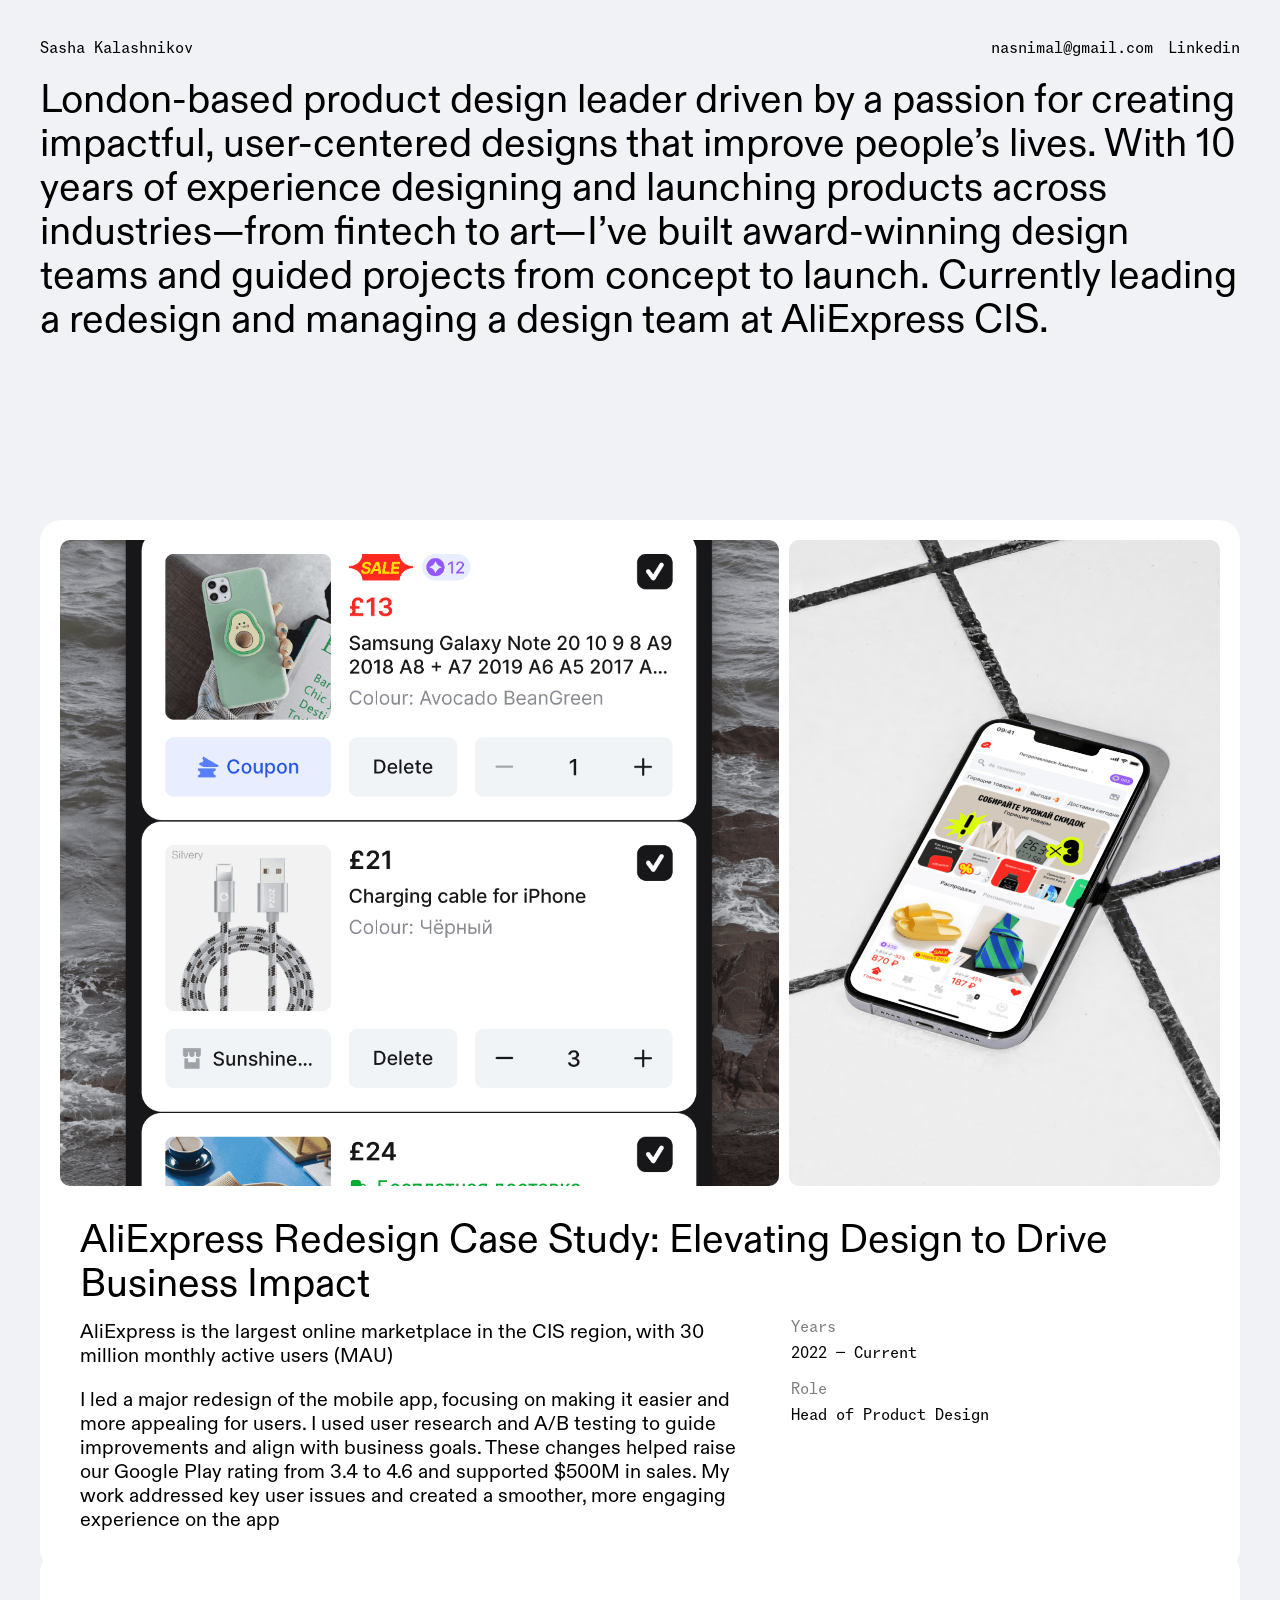
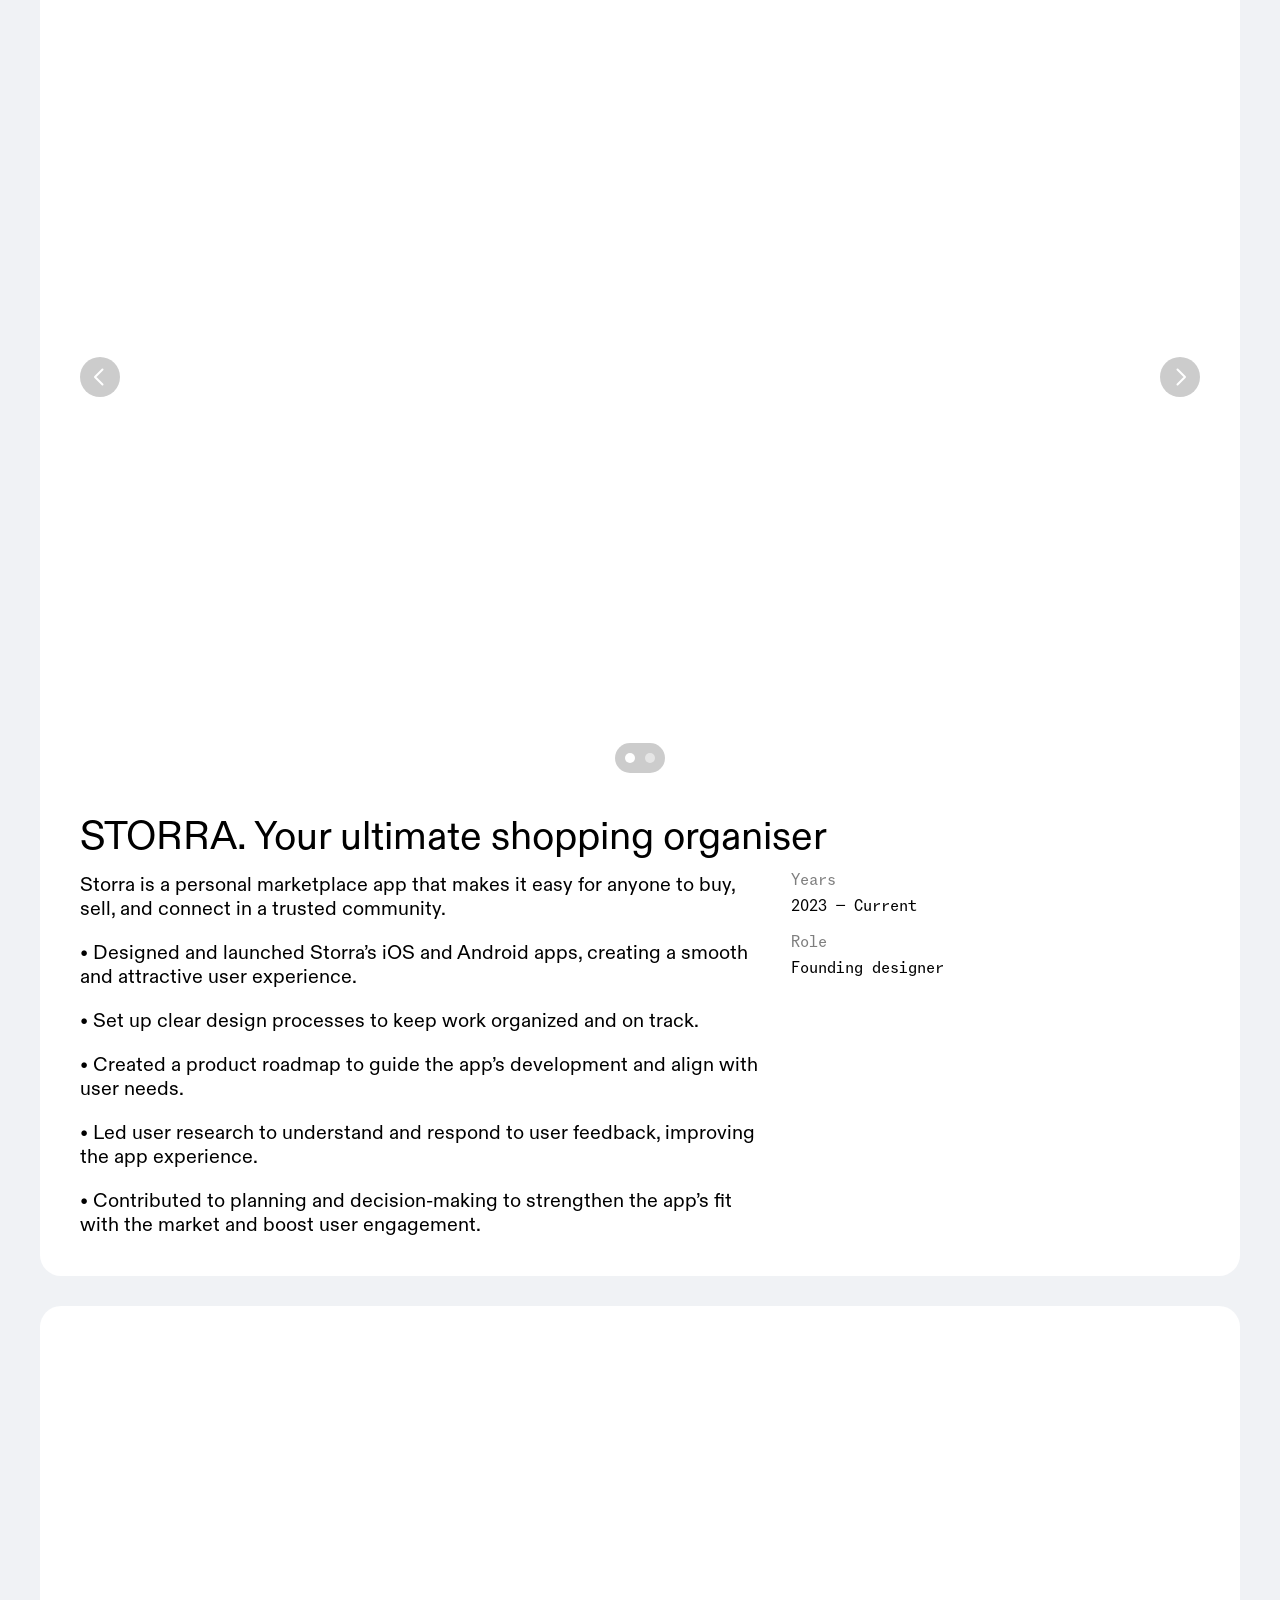
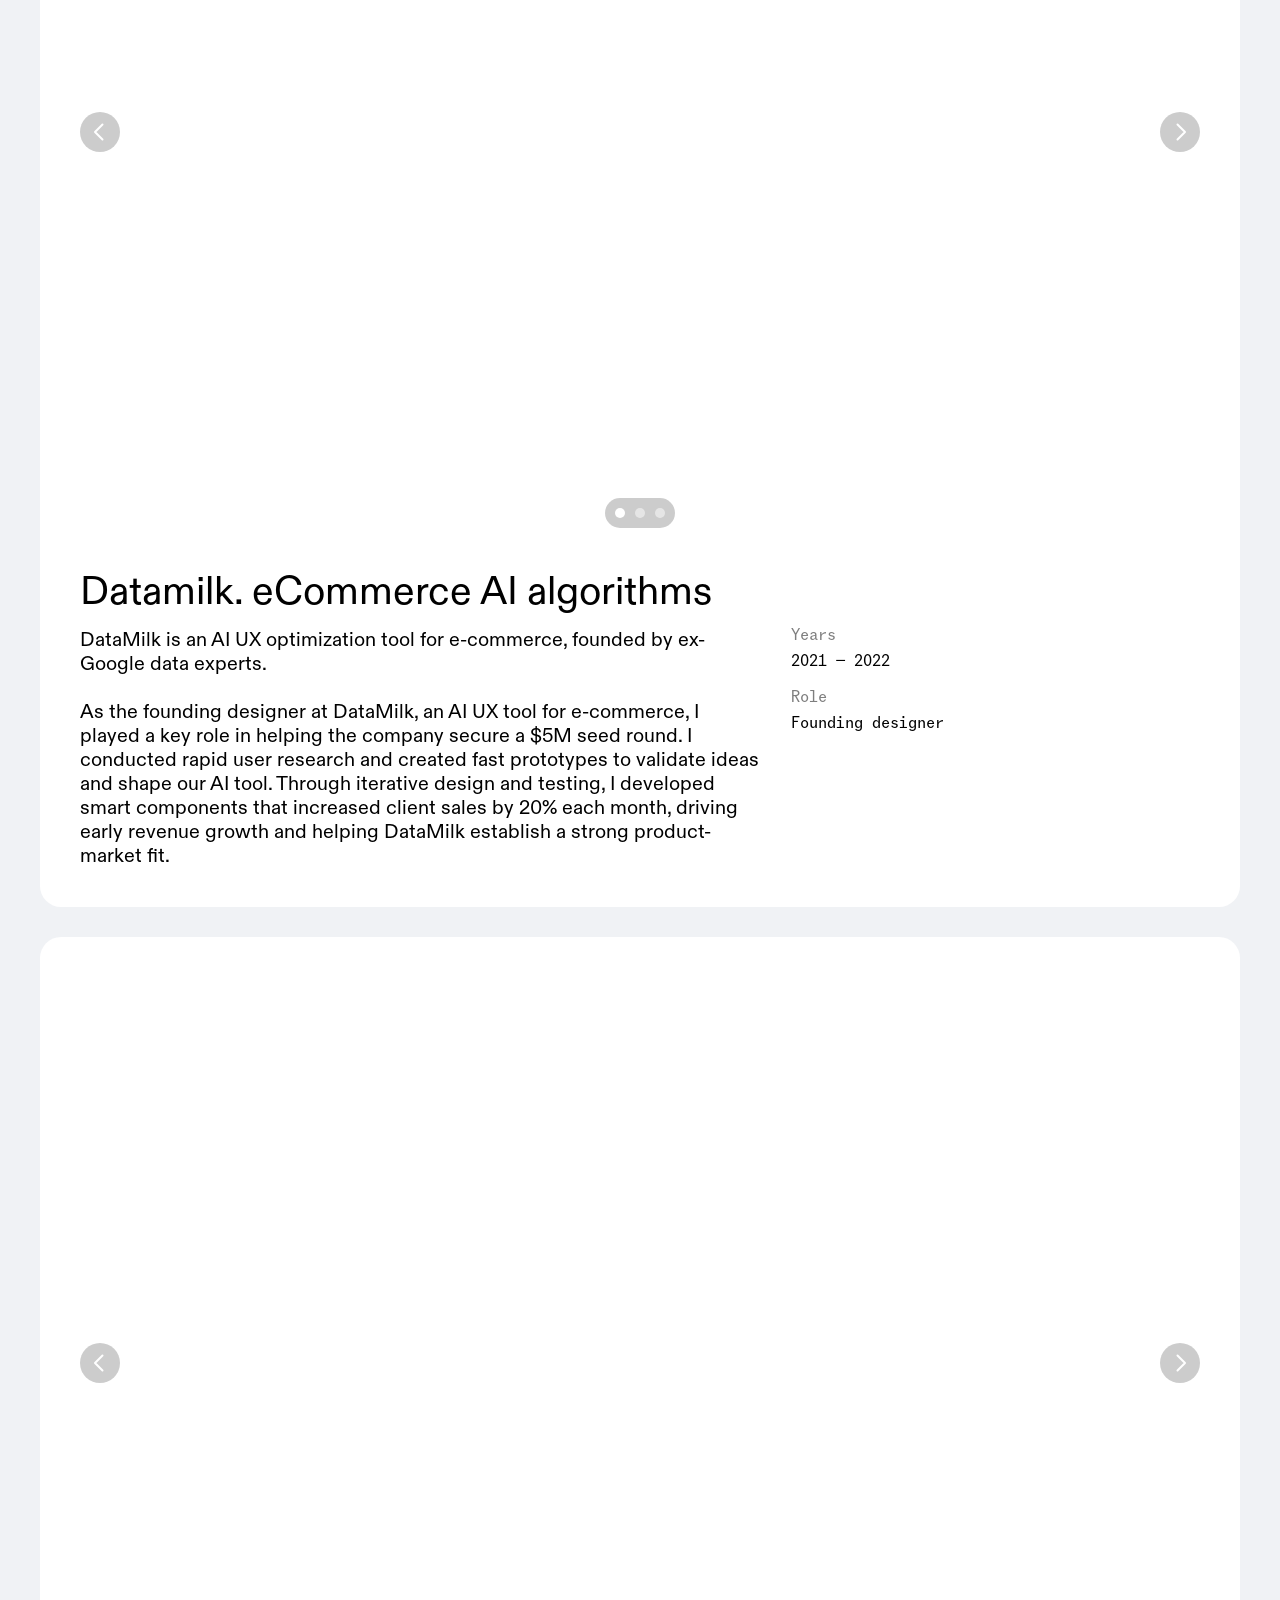
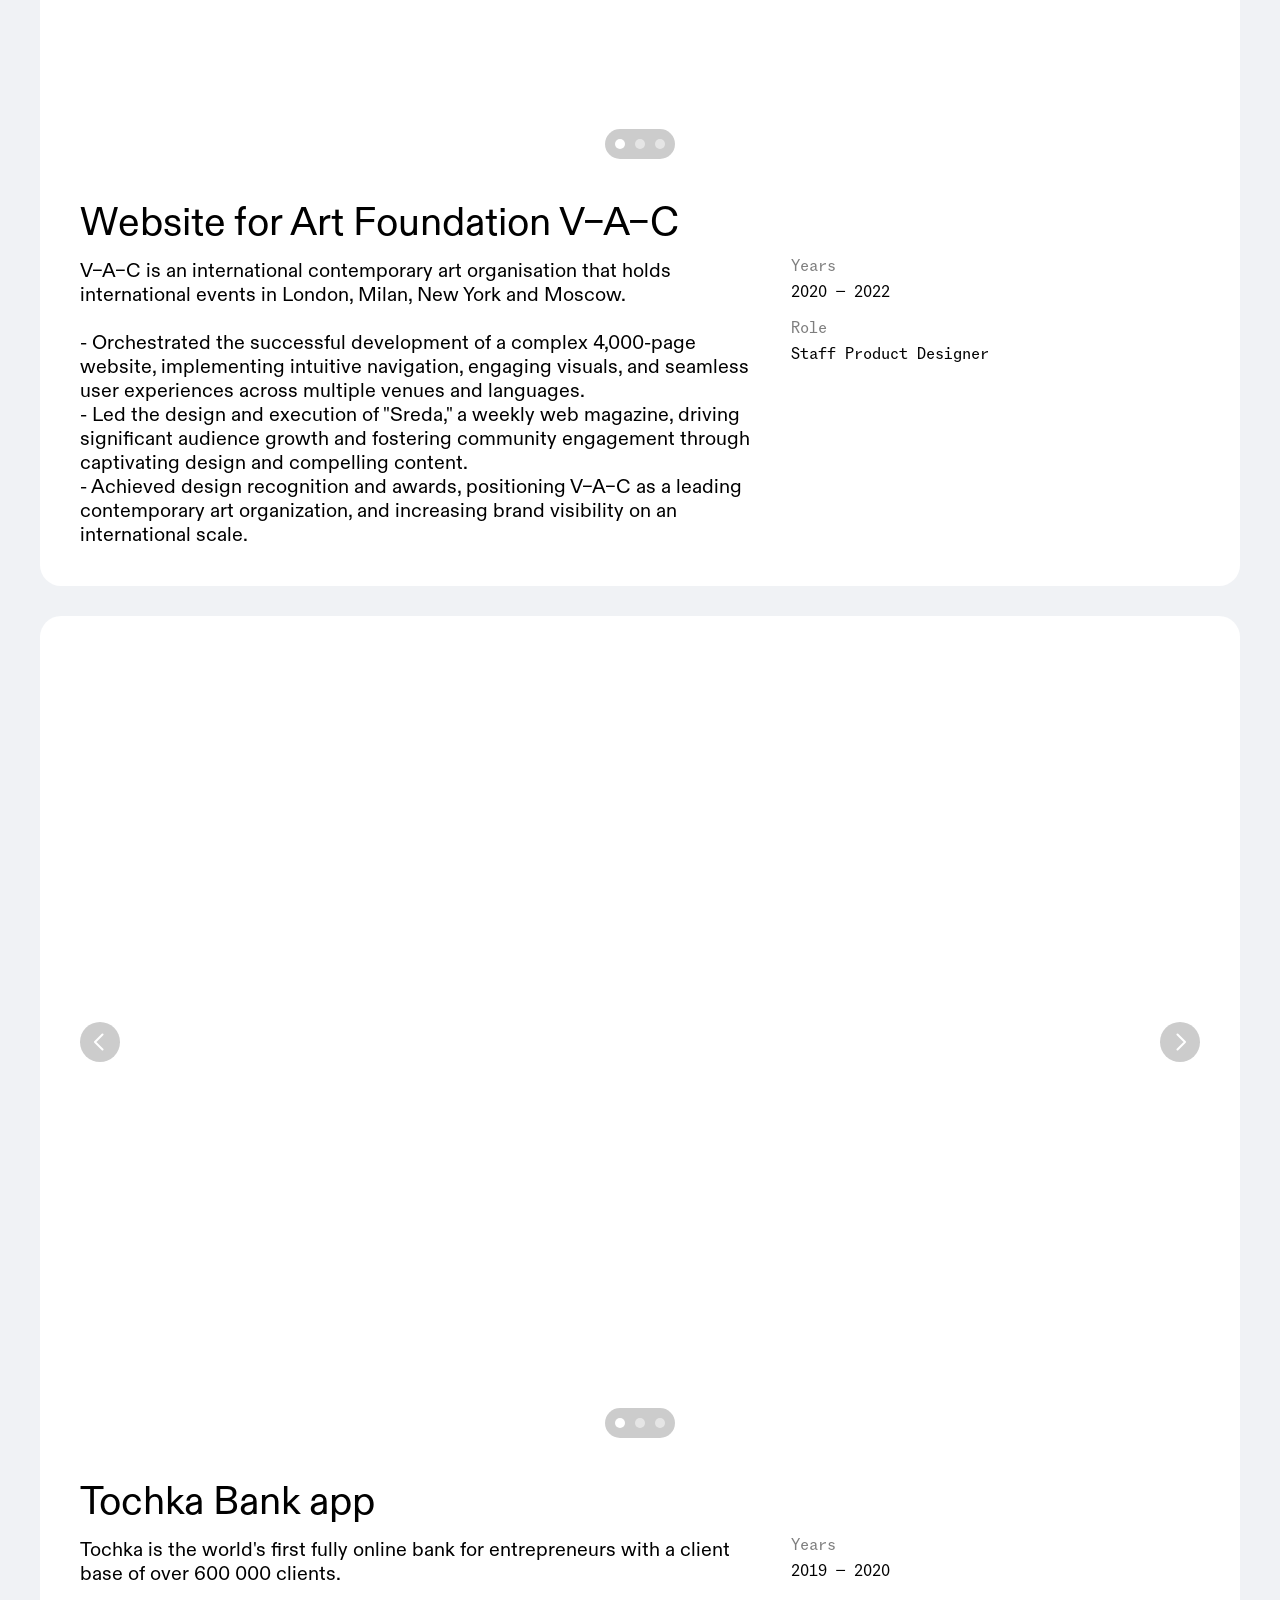
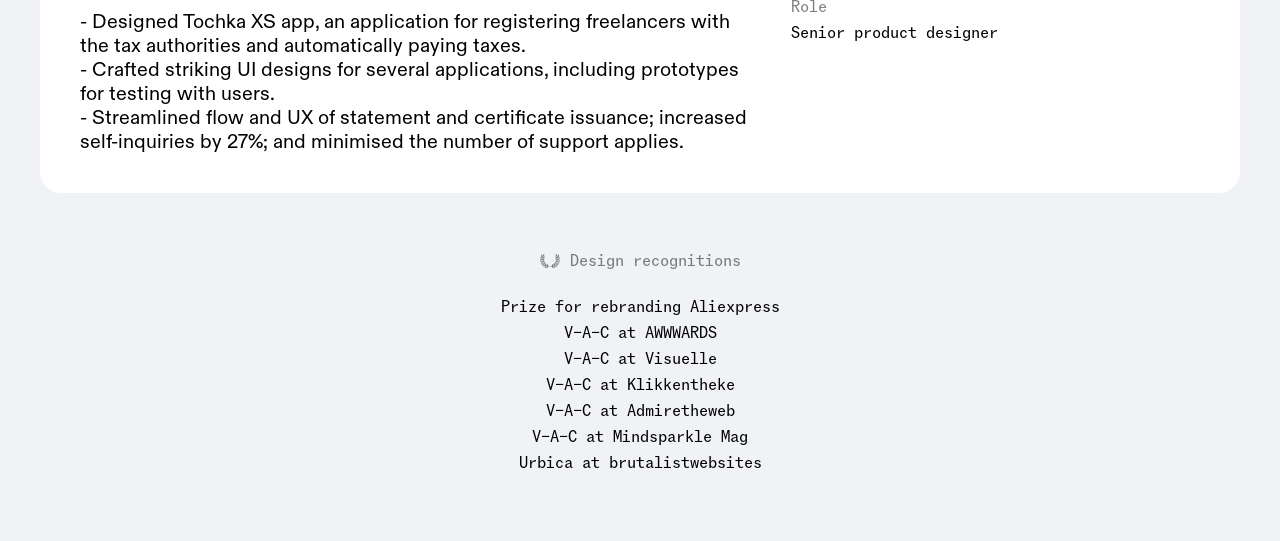
==== portfolio/index.html @ d9ea048c "Remove all Framer branding and self-host remaining assets - Rename all CSS classes (framer- → s-), d" ====
<!doctype html>

<html lang="en">
<head>
    <meta charset="utf-8">
    
    
    
    <!-- Start of headStart -->
    
    <!-- End of headStart -->
    <meta name="viewport" content="width=device-width">
    <title>Sasha Kalashnikov</title>
    <meta name="description" content>

    <link href="../assets/favicon.png" rel="icon" media="(prefers-color-scheme: light)">
    <link href="../assets/favicon.png" rel="icon" media="(prefers-color-scheme: dark)">
    <link rel="apple-touch-icon" href="../assets/favicon.png">
    <!-- Open Graph / Facebook -->
    <meta property="og:type" content="website">
    <meta property="og:title" content="Sasha Kalashnikov">
    <meta property="og:description" content>
    <meta property="og:image" content="https://www.sashakalashnikov.com/assets/og-image.png">
    <!-- Twitter -->
    <meta name="twitter:card" content="summary_large_image">
    <meta name="twitter:title" content="Sasha Kalashnikov">
    <meta name="twitter:description" content>
    <meta name="twitter:image" content="https://www.sashakalashnikov.com/assets/og-image.png">
    
    <!-- Global site tag (gtag.js) - Google Analytics -->
    <script async src="https://www.googletagmanager.com/gtag/js?id=G-327163735"></script>
    <script>
      window.dataLayer = window.dataLayer || [];
      function gtag(){window.dataLayer.push(arguments);}
      gtag('js', new Date());
      gtag('config', 'G-327163735');
    </script>
    
    
    <meta name="robots" content="max-image-preview:large"><link rel="canonical" href="https://www.sashakalashnikov.com/portfolio"><meta property="og:url" content="https://www.sashakalashnikov.com/portfolio"><style data-breakpoint-css>@media(min-width: 1200px){.hidden-desktop{display:none!important}}@media(min-width: 810px) and (max-width: 1199px){.hidden-tablet{display:none!important}}@media(max-width: 809px){.hidden-mobile{display:none!important}}</style><style data-css-ssr-minified data-components="s-lib-cursors-host s-smZpR PropertyOverrides s-R4rqF s-LNNdN">html,body,#main{margin:0;padding:0;box-sizing:border-box}:root{-webkit-font-smoothing:antialiased;-moz-osx-font-smoothing:grayscale}*{box-sizing:border-box;-webkit-font-smoothing:inherit}h1,h2,h3,h4,h5,h6,p,figure{margin:0}body,input,textarea,select,button{font-size:12px;font-family:sans-serif}body{--color-sand: rgb(208, 201, 188);--color-text-secondary: rgba(255, 255, 255, .7);--color-bg-subtle: rgb(240, 244, 247);--color-red: rgb(255, 0, 0);--color-green: rgb(0, 161, 13);--color-white: rgb(255, 255, 255);--color-black: rgb(0, 0, 0);--color-blue: rgb(0, 55, 138)}@font-face{font-family:ABC ROM Mono Unlicensed Trial Regular;src:url(../assets/fonts/inter/IUXx8Qpwz4h6KUwhA8fV5OhSscQ.woff2);font-display:swap}@font-face{font-family:ABC Diatype Unlicensed Trial Regular;src:url(../assets/fonts/inter/W6xxsLFHk7Z9R7quDJQAnVO9kQ.woff2);font-display:swap}@font-face{font-family:Inter;src:url(../assets/fonts/inter/5vvr9Vy74if2I6bQbJvbw7SY1pQ.woff2);font-display:swap;font-style:normal;font-weight:400;unicode-range:U+0460-052F,U+1C80-1C88,U+20B4,U+2DE0-2DFF,U+A640-A69F,U+FE2E-FE2F}@font-face{font-family:Inter;src:url(../assets/fonts/inter/EOr0mi4hNtlgWNn9if640EZzXCo.woff2);font-display:swap;font-style:normal;font-weight:400;unicode-range:U+0301,U+0400-045F,U+0490-0491,U+04B0-04B1,U+2116}@font-face{font-family:Inter;src:url(../assets/fonts/inter/Y9k9QrlZAqio88Klkmbd8VoMQc.woff2);font-display:swap;font-style:normal;font-weight:400;unicode-range:U+1F00-1FFF}@font-face{font-family:Inter;src:url(../assets/fonts/inter/OYrD2tBIBPvoJXiIHnLoOXnY9M.woff2);font-display:swap;font-style:normal;font-weight:400;unicode-range:U+0370-03FF}@font-face{font-family:Inter;src:url(../assets/fonts/inter/JeYwfuaPfZHQhEG8U5gtPDZ7WQ.woff2);font-display:swap;font-style:normal;font-weight:400;unicode-range:U+0100-024F,U+0259,U+1E00-1EFF,U+2020,U+20A0-20AB,U+20AD-20CF,U+2113,U+2C60-2C7F,U+A720-A7FF}@font-face{font-family:Inter;src:url(../assets/fonts/inter/vQyevYAyHtARFwPqUzQGpnDs.woff2);font-display:swap;font-style:normal;font-weight:400;unicode-range:U+0000-00FF,U+0131,U+0152-0153,U+02BB-02BC,U+02C6,U+02DA,U+02DC,U+2000-206F,U+2074,U+20AC,U+2122,U+2191,U+2193,U+2212,U+2215,U+FEFF,U+FFFD}@font-face{font-family:Inter;src:url(../assets/fonts/inter/b6Y37FthZeALduNqHicBT6FutY.woff2);font-display:swap;font-style:normal;font-weight:400;unicode-range:U+0102-0103,U+0110-0111,U+0128-0129,U+0168-0169,U+01A0-01A1,U+01AF-01B0,U+1EA0-1EF9,U+20AB}@font-face{font-family:Inter;src:url(../assets/fonts/inter/DpPBYI0sL4fYLgAkX8KXOPVt7c.woff2);font-display:swap;font-style:normal;font-weight:700;unicode-range:U+0460-052F,U+1C80-1C88,U+20B4,U+2DE0-2DFF,U+A640-A69F,U+FE2E-FE2F}@font-face{font-family:Inter;src:url(../assets/fonts/inter/4RAEQdEOrcnDkhHiiCbJOw92Lk.woff2);font-display:swap;font-style:normal;font-weight:700;unicode-range:U+0301,U+0400-045F,U+0490-0491,U+04B0-04B1,U+2116}@font-face{font-family:Inter;src:url(../assets/fonts/inter/1K3W8DizY3v4emK8Mb08YHxTbs.woff2);font-display:swap;font-style:normal;font-weight:700;unicode-range:U+1F00-1FFF}@font-face{font-family:Inter;src:url(../assets/fonts/inter/tUSCtfYVM1I1IchuyCwz9gDdQ.woff2);font-display:swap;font-style:normal;font-weight:700;unicode-range:U+0370-03FF}@font-face{font-family:Inter;src:url(../assets/fonts/inter/VgYFWiwsAC5OYxAycRXXvhze58.woff2);font-display:swap;font-style:normal;font-weight:700;unicode-range:U+0100-024F,U+0259,U+1E00-1EFF,U+2020,U+20A0-20AB,U+20AD-20CF,U+2113,U+2C60-2C7F,U+A720-A7FF}@font-face{font-family:Inter;src:url(../assets/fonts/inter/DXD0Q7LSl7HEvDzucnyLnGBHM.woff2);font-display:swap;font-style:normal;font-weight:700;unicode-range:U+0000-00FF,U+0131,U+0152-0153,U+02BB-02BC,U+02C6,U+02DA,U+02DC,U+2000-206F,U+2074,U+20AC,U+2122,U+2191,U+2193,U+2212,U+2215,U+FEFF,U+FFFD}@font-face{font-family:Inter;src:url(../assets/fonts/inter/GIryZETIX4IFypco5pYZONKhJIo.woff2);font-display:swap;font-style:normal;font-weight:700;unicode-range:U+0102-0103,U+0110-0111,U+0128-0129,U+0168-0169,U+01A0-01A1,U+01AF-01B0,U+1EA0-1EF9,U+20AB}@font-face{font-family:Inter;src:url(../assets/fonts/inter/H89BbHkbHDzlxZzxi8uPzTsp90.woff2);font-display:swap;font-style:italic;font-weight:700;unicode-range:U+0460-052F,U+1C80-1C88,U+20B4,U+2DE0-2DFF,U+A640-A69F,U+FE2E-FE2F}@font-face{font-family:Inter;src:url(../assets/fonts/inter/u6gJwDuwB143kpNK1T1MDKDWkMc.woff2);font-display:swap;font-style:italic;font-weight:700;unicode-range:U+0301,U+0400-045F,U+0490-0491,U+04B0-04B1,U+2116}@font-face{font-family:Inter;src:url(../assets/fonts/inter/43sJ6MfOPh1LCJt46OvyDuSbA6o.woff2);font-display:swap;font-style:italic;font-weight:700;unicode-range:U+1F00-1FFF}@font-face{font-family:Inter;src:url(../assets/fonts/inter/wccHG0r4gBDAIRhfHiOlq6oEkqw.woff2);font-display:swap;font-style:italic;font-weight:700;unicode-range:U+0370-03FF}@font-face{font-family:Inter;src:url(../assets/fonts/inter/WZ367JPwf9bRW6LdTHN8rXgSjw.woff2);font-display:swap;font-style:italic;font-weight:700;unicode-range:U+0100-024F,U+0259,U+1E00-1EFF,U+2020,U+20A0-20AB,U+20AD-20CF,U+2113,U+2C60-2C7F,U+A720-A7FF}@font-face{font-family:Inter;src:url(../assets/fonts/inter/QxmhnWTzLtyjIiZcfaLIJ8EFBXU.woff2);font-display:swap;font-style:italic;font-weight:700;unicode-range:U+0000-00FF,U+0131,U+0152-0153,U+02BB-02BC,U+02C6,U+02DA,U+02DC,U+2000-206F,U+2074,U+20AC,U+2122,U+2191,U+2193,U+2212,U+2215,U+FEFF,U+FFFD}@font-face{font-family:Inter;src:url(../assets/fonts/inter/2A4Xx7CngadFGlVV4xrO06OBHY.woff2);font-display:swap;font-style:italic;font-weight:700;unicode-range:U+0102-0103,U+0110-0111,U+0128-0129,U+0168-0169,U+01A0-01A1,U+01AF-01B0,U+1EA0-1EF9,U+20AB}@font-face{font-family:Inter;src:url(../assets/fonts/inter/CfMzU8w2e7tHgF4T4rATMPuWosA.woff2);font-display:swap;font-style:italic;font-weight:400;unicode-range:U+0460-052F,U+1C80-1C88,U+20B4,U+2DE0-2DFF,U+A640-A69F,U+FE2E-FE2F}@font-face{font-family:Inter;src:url(../assets/fonts/inter/867QObYax8ANsfX4TGEVU9YiCM.woff2);font-display:swap;font-style:italic;font-weight:400;unicode-range:U+0301,U+0400-045F,U+0490-0491,U+04B0-04B1,U+2116}@font-face{font-family:Inter;src:url(../assets/fonts/inter/Oyn2ZbENFdnW7mt2Lzjk1h9Zb9k.woff2);font-display:swap;font-style:italic;font-weight:400;unicode-range:U+1F00-1FFF}@font-face{font-family:Inter;src:url(../assets/fonts/inter/cdAe8hgZ1cMyLu9g005pAW3xMo.woff2);font-display:swap;font-style:italic;font-weight:400;unicode-range:U+0370-03FF}@font-face{font-family:Inter;src:url(../assets/fonts/inter/DOfvtmE1UplCq161m6Hj8CSQYg.woff2);font-display:swap;font-style:italic;font-weight:400;unicode-range:U+0100-024F,U+0259,U+1E00-1EFF,U+2020,U+20A0-20AB,U+20AD-20CF,U+2113,U+2C60-2C7F,U+A720-A7FF}@font-face{font-family:Inter;src:url(../assets/fonts/inter/vFzuJY0c65av44uhEKB6vyjFMg.woff2);font-display:swap;font-style:italic;font-weight:400;unicode-range:U+0000-00FF,U+0131,U+0152-0153,U+02BB-02BC,U+02C6,U+02DA,U+02DC,U+2000-206F,U+2074,U+20AC,U+2122,U+2191,U+2193,U+2212,U+2215,U+FEFF,U+FFFD}@font-face{font-family:Inter;src:url(../assets/fonts/inter/tKtBcDnBMevsEEJKdNGhhkLzYo.woff2);font-display:swap;font-style:italic;font-weight:400;unicode-range:U+0102-0103,U+0110-0111,U+0128-0129,U+0168-0169,U+01A0-01A1,U+01AF-01B0,U+1EA0-1EF9,U+20AB}@font-face{font-family:ABC ROM Mono Unlicensed Trial Regular Placeholder;src:local("Arial");ascent-override:76.39%;descent-override:27.61%;line-gap-override:0%;size-adjust:127.11%}@font-face{font-family:ABC Diatype Unlicensed Trial Regular Placeholder;src:local("Arial");ascent-override:97.41%;descent-override:26.97%;line-gap-override:0%;size-adjust:99.38%}@font-face{font-family:Inter Placeholder;src:local("Arial");ascent-override:89.79%;descent-override:22.36%;line-gap-override:0%;size-adjust:107.89%}body{--sk-will-change-override: none}@supports (background: -webkit-named-image(i)) and (not (grid-template-rows: subgrid)){body{--sk-will-change-override: transform}}[data-component-type]{position:absolute}[data-component-type=Text]{cursor:inherit}[data-component-text-autosized] *{white-space:pre}[data-component-type=Text]>*{text-align:var(--sk-text-alignment, start)}[data-component-type=Text] span span,[data-component-type=Text] p span,[data-component-type=Text] h1 span,[data-component-type=Text] h2 span,[data-component-type=Text] h3 span,[data-component-type=Text] h4 span,[data-component-type=Text] h5 span,[data-component-type=Text] h6 span{display:block}[data-component-type=Text] span span span,[data-component-type=Text] p span span,[data-component-type=Text] h1 span span,[data-component-type=Text] h2 span span,[data-component-type=Text] h3 span span,[data-component-type=Text] h4 span span,[data-component-type=Text] h5 span span,[data-component-type=Text] h6 span span{display:unset}[data-component-type=Text] div div span,[data-component-type=Text] a div span,[data-component-type=Text] span span span,[data-component-type=Text] p span span,[data-component-type=Text] h1 span span,[data-component-type=Text] h2 span span,[data-component-type=Text] h3 span span,[data-component-type=Text] h4 span span,[data-component-type=Text] h5 span span,[data-component-type=Text] h6 span span,[data-component-type=Text] a{font-family:var(--font-family);font-style:var(--font-style);font-weight:min(calc(var(--sk-font-weight-increase, 0) + var(--font-weight, 400)),900);color:var(--text-color);letter-spacing:var(--letter-spacing);font-size:var(--font-size);text-transform:var(--text-transform);text-decoration:var(--text-decoration);line-height:var(--line-height)}[data-component-type=Text] div div span,[data-component-type=Text] a div span,[data-component-type=Text] span span span,[data-component-type=Text] p span span,[data-component-type=Text] h1 span span,[data-component-type=Text] h2 span span,[data-component-type=Text] h3 span span,[data-component-type=Text] h4 span span,[data-component-type=Text] h5 span span,[data-component-type=Text] h6 span span,[data-component-type=Text] a{--font-family: var(--sk-font-family);--font-style: var(--sk-font-style);--font-weight: var(--sk-font-weight);--text-color: var(--sk-text-color);--letter-spacing: var(--sk-letter-spacing);--font-size: var(--sk-font-size);--text-transform: var(--sk-text-transform);--text-decoration: var(--sk-text-decoration);--line-height: var(--sk-line-height)}[data-component-type=Text] a,[data-component-type=Text] a div span,[data-component-type=Text] a span span span,[data-component-type=Text] a p span span,[data-component-type=Text] a h1 span span,[data-component-type=Text] a h2 span span,[data-component-type=Text] a h3 span span,[data-component-type=Text] a h4 span span,[data-component-type=Text] a h5 span span,[data-component-type=Text] a h6 span span{--font-family: var(--sk-link-font-family, var(--sk-font-family));--font-style: var(--sk-link-font-style, var(--sk-font-style));--font-weight: var(--sk-link-font-weight, var(--sk-font-weight));--text-color: var(--sk-link-text-color, var(--sk-text-color));--font-size: var(--sk-link-font-size, var(--sk-font-size));--text-transform: var(--sk-link-text-transform, var(--sk-text-transform));--text-decoration: var(--sk-link-text-decoration, var(--sk-text-decoration))}[data-component-type=Text] a:hover,[data-component-type=Text] a div span:hover,[data-component-type=Text] a span span span:hover,[data-component-type=Text] a p span span:hover,[data-component-type=Text] a h1 span span:hover,[data-component-type=Text] a h2 span span:hover,[data-component-type=Text] a h3 span span:hover,[data-component-type=Text] a h4 span span:hover,[data-component-type=Text] a h5 span span:hover,[data-component-type=Text] a h6 span span:hover{--font-family: var(--sk-link-hover-font-family, var(--sk-link-font-family, var(--sk-font-family)));--font-style: var(--sk-link-hover-font-style, var(--sk-link-font-style, var(--sk-font-style)));--font-weight: var(--sk-link-hover-font-weight, var(--sk-link-font-weight, var(--sk-font-weight)));--text-color: var(--sk-link-hover-text-color, var(--sk-link-text-color, var(--sk-text-color)));--font-size: var(--sk-link-hover-font-size, var(--sk-link-font-size, var(--sk-font-size)));--text-transform: var(--sk-link-hover-text-transform, var(--sk-link-text-transform, var(--sk-text-transform)));--text-decoration: var(--sk-link-hover-text-decoration, var(--sk-link-text-decoration, var(--sk-text-decoration)))}[data-component-type=Text].isCurrent a,[data-component-type=Text].isCurrent a div span,[data-component-type=Text].isCurrent a span span span,[data-component-type=Text].isCurrent a p span span,[data-component-type=Text].isCurrent a h1 span span,[data-component-type=Text].isCurrent a h2 span span,[data-component-type=Text].isCurrent a h3 span span,[data-component-type=Text].isCurrent a h4 span span,[data-component-type=Text].isCurrent a h5 span span,[data-component-type=Text].isCurrent a h6 span span{--font-family: var(--sk-link-current-font-family, var(--sk-link-font-family, var(--sk-font-family)));--font-style: var(--sk-link-current-font-style, var(--sk-link-font-style, var(--sk-font-style)));--font-weight: var(--sk-link-current-font-weight, var(--sk-link-font-weight, var(--sk-font-weight)));--text-color: var(--sk-link-current-text-color, var(--sk-link-text-color, var(--sk-text-color)));--font-size: var(--sk-link-current-font-size, var(--sk-link-font-size, var(--sk-font-size)));--text-transform: var(--sk-link-current-text-transform, var(--sk-link-text-transform, var(--sk-text-transform)));--text-decoration: var(--sk-link-current-text-decoration, var(--sk-link-text-decoration, var(--sk-text-decoration)))}p.s-text,div.s-text,figure.s-text,h1.s-text,h2.s-text,h3.s-text,h4.s-text,h5.s-text,h6.s-text,ol.s-text,ul.s-text{margin:0;padding:0}p.s-text,div.s-text,h1.s-text,h2.s-text,h3.s-text,h4.s-text,h5.s-text,h6.s-text,li.s-text,ol.s-text,ul.s-text,span.s-text:not([data-text-fill]){font-family:var(--sk-blockquote-font-family, var(--sk-font-family, Inter, Inter Placeholder, sans-serif));font-style:var(--sk-blockquote-font-style, var(--sk-font-style, normal));font-weight:var(--sk-blockquote-font-weight, var(--sk-font-weight, 400));color:var(--sk-blockquote-text-color, var(--sk-text-color, #000));font-size:calc(var(--sk-blockquote-font-size, var(--sk-font-size, 16px)) * var(--sk-font-size-scale, 1));letter-spacing:var(--sk-blockquote-letter-spacing, var(--sk-letter-spacing, 0));text-transform:var(--sk-blockquote-text-transform, var(--sk-text-transform, none));text-decoration:var(--sk-blockquote-text-decoration, var(--sk-text-decoration, none));line-height:var(--sk-blockquote-line-height, var(--sk-line-height, 1.2em));text-align:var(--sk-blockquote-text-alignment, var(--sk-text-alignment, start));-webkit-text-stroke-width:var(--sk-text-stroke-width, initial);-webkit-text-stroke-color:var(--sk-text-stroke-color, initial);-moz-font-feature-settings:var(--sk-font-open-type-features, initial);-webkit-font-feature-settings:var(--sk-font-open-type-features, initial);font-feature-settings:var(--sk-font-open-type-features, initial);font-variation-settings:var(--sk-font-variation-axes, normal);text-wrap:var(--sk-text-wrap-override, var(--sk-text-wrap))}@supports not (color: color(display-p3 1 1 1)){p.s-text,div.s-text,h1.s-text,h2.s-text,h3.s-text,h4.s-text,h5.s-text,h6.s-text,li.s-text,ol.s-text,ul.s-text,span.s-text:not([data-text-fill]){color:var(--sk-blockquote-text-color-rgb, var(--sk-blockquote-text-color, var(--sk-text-color-rgb, var(--sk-text-color, #000))));-webkit-text-stroke-color:var(--sk-text-stroke-color-rgb, var(--sk-text-stroke-color, initial))}}.s-fit-text .s-text{white-space:nowrap;white-space-collapse:preserve}strong.s-text{font-family:var(--sk-blockquote-font-family-bold, var(--sk-font-family-bold));font-style:var(--sk-blockquote-font-style-bold, var(--sk-font-style-bold));font-weight:var(--sk-blockquote-font-weight-bold, var(--sk-font-weight-bold, bolder));font-variation-settings:var(--sk-blockquote-font-variation-axes-bold, var(--sk-font-variation-axes-bold))}em.s-text{font-family:var(--sk-blockquote-font-family-italic, var(--sk-font-family-italic));font-style:var(--sk-blockquote-font-style-italic, var(--sk-font-style-italic, italic));font-weight:var(--sk-blockquote-font-weight-italic, var(--sk-font-weight-italic));font-variation-settings:var(--sk-blockquote-font-variation-axes-italic, var(--sk-font-variation-axes-italic))}em.s-text>strong.s-text{font-family:var(--sk-blockquote-font-family-bold-italic, var(--sk-font-family-bold-italic));font-style:var(--sk-blockquote-font-style-bold-italic, var(--sk-font-style-bold-italic, italic));font-weight:var(--sk-blockquote-font-weight-bold-italic, var(--sk-font-weight-bold-italic, bolder));font-variation-settings:var(--sk-blockquote-font-variation-axes-bold-italic, var(--sk-font-variation-axes-bold-italic))}p.s-text:not(:first-child),div.s-text:not(:first-child),h1.s-text:not(:first-child),h2.s-text:not(:first-child),h3.s-text:not(:first-child),h4.s-text:not(:first-child),h5.s-text:not(:first-child),h6.s-text:not(:first-child),ol.s-text:not(:first-child),ul.s-text:not(:first-child),blockquote.s-text:not(:first-child),table.s-text:not(:first-child),figure.s-text:not(:first-child),.s-image.s-text:not(:first-child){margin-top:var(--sk-blockquote-paragraph-spacing, var(--sk-paragraph-spacing, 0))}li.s-text>ul.s-text:nth-child(2),li.s-text>ol.s-text:nth-child(2){margin-top:0}.s-text[data-text-fill]{display:inline-block;background-clip:text;-webkit-background-clip:text;-webkit-text-fill-color:transparent;padding:max(0em,calc(calc(1.3em - var(--sk-blockquote-line-height, var(--sk-line-height, 1.3em))) / 2));margin:min(0em,calc(calc(1.3em - var(--sk-blockquote-line-height, var(--sk-line-height, 1.3em))) / -2))}code.s-text,code.s-text span.s-text:not([data-text-fill]){font-family:var(--sk-code-font-family, var(--sk-font-family, Inter, Inter Placeholder, sans-serif));font-style:var(--sk-blockquote-font-style, var(--sk-code-font-style, var(--sk-font-style, normal)));font-weight:var(--sk-blockquote-font-weight, var(--sk-code-font-weight, var(--sk-font-weight, 400)));color:var(--sk-blockquote-text-color, var(--sk-code-text-color, var(--sk-text-color, #000)));font-size:calc(var(--sk-blockquote-font-size, var(--sk-font-size, 16px)) * var(--sk-font-size-scale, 1));letter-spacing:var(--sk-blockquote-letter-spacing, var(--sk-letter-spacing, 0));line-height:var(--sk-blockquote-line-height, var(--sk-line-height, 1.2em))}@supports not (color: color(display-p3 1 1 1)){code.s-text,code.s-text span.s-text:not([data-text-fill]){color:var(--sk-blockquote-text-color-rgb, var(--sk-blockquote-text-color, var(--sk-code-text-color-rgb, var(--sk-code-text-color, var(--sk-text-color-rgb, var(--sk-text-color, #000))))))}}blockquote.s-text{margin-block-start:initial;margin-block-end:initial;margin-inline-start:initial;margin-inline-end:initial;unicode-bidi:initial}a.s-text,a.s-text span.s-text:not([data-text-fill]),span.s-text[data-nested-link],span.s-text[data-nested-link] span.s-text:not([data-text-fill]){font-family:var(--sk-blockquote-font-family, var(--sk-link-font-family, var(--sk-font-family, Inter, Inter Placeholder, sans-serif)));font-style:var(--sk-blockquote-font-style, var(--sk-link-font-style, var(--sk-font-style, normal)));font-weight:var(--sk-blockquote-font-weight, var(--sk-link-font-weight, var(--sk-font-weight, 400)));color:var(--sk-blockquote-text-color, var(--sk-link-text-color, var(--sk-text-color, #000)));font-size:calc(var(--sk-blockquote-font-size, var(--sk-font-size, 16px)) * var(--sk-font-size-scale, 1));text-transform:var(--sk-blockquote-text-transform, var(--sk-link-text-transform, var(--sk-text-transform, none)));text-decoration:var(--sk-blockquote-text-decoration, var(--sk-link-text-decoration, var(--sk-text-decoration, none)));cursor:var(--sk-custom-cursors, pointer)}@supports not (color: color(display-p3 1 1 1)){a.s-text,a.s-text span.s-text:not([data-text-fill]),span.s-text[data-nested-link],span.s-text[data-nested-link] span.s-text:not([data-text-fill]){color:var(--sk-blockquote-text-color-rgb, var(--sk-blockquote-text-color, var(--sk-link-text-color-rgb, var(--sk-link-text-color, var(--sk-text-color-rgb, var(--sk-text-color, #000))))))}}code.s-text a.s-text,code.s-text a.s-text span.s-text:not([data-text-fill]),code.s-text span.s-text[data-nested-link],code.s-text span.s-text[data-nested-link] span.s-text:not([data-text-fill]){font-family:var(--sk-code-font-family, var(--sk-font-family, Inter, Inter Placeholder, sans-serif));font-style:var(--sk-blockquote-font-style, var(--sk-code-font-style, var(--sk-font-style, normal)));font-weight:var(--sk-blockquote-font-weight, var(--sk-code-font-weight, var(--sk-font-weight, 400)));color:var(--sk-blockquote-text-color, var(--sk-link-text-color, var(--sk-code-text-color, var(--sk-text-color, #000))));font-size:calc(var(--sk-blockquote-font-size, var(--sk-font-size, 16px)) * var(--sk-font-size-scale, 1))}@supports not (color: color(display-p3 1 1 1)){code.s-text a.s-text,code.s-text a.s-text span.s-text:not([data-text-fill]),code.s-text span.s-text[data-nested-link],code.s-text span.s-text[data-nested-link] span.s-text:not([data-text-fill]){color:var(--sk-blockquote-text-color-rgb, var(--sk-blockquote-text-color, var(--sk-link-text-color-rgb, var(--sk-link-text-color, var(--sk-code-text-color-rgb, var(--sk-code-text-color, var(--sk-text-color-rgb, var(--sk-text-color, #000))))))))}}a.s-text:hover,a.s-text:hover span.s-text:not([data-text-fill]),span.s-text[data-nested-link]:hover,span.s-text[data-nested-link]:hover span.s-text:not([data-text-fill]){font-family:var(--sk-link-hover-font-family, var(--sk-blockquote-font-family, var(--sk-link-font-family, var(--sk-font-family, Inter, Inter Placeholder, sans-serif))));font-style:var(--sk-link-hover-font-style, var(--sk-blockquote-font-style, var(--sk-link-font-style, var(--sk-font-style, normal))));font-weight:var(--sk-link-hover-font-weight, var(--sk-blockquote-font-weight, var(--sk-link-font-weight, var(--sk-font-weight, 400))));color:var(--sk-link-hover-text-color, var(--sk-blockquote-text-color, var(--sk-link-text-color, var(--sk-text-color, #000))));font-size:calc(var(--sk-link-hover-font-size, var(--sk-blockquote-font-size, var(--sk-font-size, 16px))) * var(--sk-font-size-scale, 1));text-transform:var(--sk-link-hover-text-transform, var(--sk-blockquote-text-transform, var(--sk-link-text-transform, var(--sk-text-transform, none))));text-decoration:var(--sk-link-hover-text-decoration, var(--sk-blockquote-text-decoration, var(--sk-link-text-decoration, var(--sk-text-decoration, none))))}@supports not (color: color(display-p3 1 1 1)){a.s-text:hover,a.s-text:hover span.s-text:not([data-text-fill]),span.s-text[data-nested-link]:hover,span.s-text[data-nested-link]:hover span.s-text:not([data-text-fill]){color:var(--sk-link-hover-text-color-rgb, var(--sk-link-hover-text-color, var(--sk-blockquote-text-color-rgb, var(--sk-blockquote-text-color, var(--sk-link-text-color-rgb, var(--sk-link-text-color, var(--sk-text-color-rgb, var(--sk-text-color, #000))))))))}}code.s-text a.s-text:hover,code.s-text a.s-text:hover span.s-text:not([data-text-fill]),code.s-text span.s-text[data-nested-link]:hover,code.s-text span.s-text[data-nested-link]:hover span.s-text:not([data-text-fill]){font-family:var(var(--sk-code-font-family, var(--sk-font-family, Inter, Inter Placeholder, sans-serif)));font-style:var(--sk-blockquote-font-style, var(--sk-code-font-style, var(--sk-font-style, normal)));font-weight:var(--sk-blockquote-font-weight, var(--sk-code-font-weight, var(--sk-font-weight, 400)));color:var(--sk-link-hover-text-color, var(--sk-blockquote-text-color, var(--sk-link-text-color, var(--sk-code-text-color, var(--sk-text-color, #000)))));font-size:calc(var(--sk-link-hover-font-size, var(--sk-blockquote-font-size, var(--sk-link-font-size, var(--sk-font-size, 16px)))) * var(--sk-font-size-scale, 1))}@supports not (color: color(display-p3 1 1 1)){code.s-text a.s-text:hover,code.s-text a.s-text:hover span.s-text:not([data-text-fill]),code.s-text span.s-text[data-nested-link]:hover,code.s-text span.s-text[data-nested-link]:hover span.s-text:not([data-text-fill]){color:var(--sk-link-hover-text-color-rgb, var(--sk-link-hover-text-color, var(--sk-blockquote-text-color-rgb, var(--sk-blockquote-text-color, var(--sk-link-text-color-rgb, var(--sk-link-text-color, var(--sk-text-color-rgb, var(--sk-text-color, #000))))))))}}a.s-text[data-page-link-current],a.s-text[data-page-link-current] span.s-text:not([data-text-fill]),span.s-text[data-page-link-current],span.s-text[data-page-link-current] span.s-text:not([data-text-fill]){font-family:var(--sk-link-current-font-family, var(--sk-link-font-family, var(--sk-font-family, Inter, Inter Placeholder, sans-serif)));font-style:var(--sk-link-current-font-style, var(--sk-link-font-style, var(--sk-font-style, normal)));font-weight:var(--sk-link-current-font-weight, var(--sk-link-font-weight, var(--sk-font-weight, 400)));color:var(--sk-link-current-text-color, var(--sk-link-text-color, var(--sk-text-color, #000)));font-size:calc(var(--sk-link-current-font-size, var(--sk-link-font-size, var(--sk-font-size, 16px))) * var(--sk-font-size-scale, 1));text-transform:var(--sk-link-current-text-transform, var(--sk-link-text-transform, var(--sk-text-transform, none)));text-decoration:var(--sk-link-current-text-decoration, var(--sk-link-text-decoration, var(--sk-text-decoration, none)))}@supports not (color: color(display-p3 1 1 1)){a.s-text[data-page-link-current],a.s-text[data-page-link-current] span.s-text:not([data-text-fill]),span.s-text[data-page-link-current],span.s-text[data-page-link-current] span.s-text:not([data-text-fill]){color:var(--sk-link-current-text-color-rgb, var(--sk-link-current-text-color, var(--sk-link-text-color-rgb, var(--sk-link-text-color, var(--sk-text-color-rgb, var(--sk-text-color, #000))))))}}code.s-text a.s-text[data-page-link-current],code.s-text a.s-text[data-page-link-current] span.s-text:not([data-text-fill]),code.s-text span.s-text[data-page-link-current],code.s-text span.s-text[data-page-link-current] span.s-text:not([data-text-fill]){font-family:var(--sk-code-font-family, var(--sk-font-family, Inter, Inter Placeholder, sans-serif));font-style:var(--sk-code-font-style, var(--sk-font-style, normal));font-weight:var(--sk-code-font-weight, var(--sk-font-weight, 400));color:var(--sk-link-current-text-color, var(--sk-link-text-color, var(--sk-code-text-color, var(--sk-text-color, #000))));font-size:calc(var(--sk-link-current-font-size, var(--sk-link-font-size, var(--sk-font-size, 16px))) * var(--sk-font-size-scale, 1))}@supports not (color: color(display-p3 1 1 1)){code.s-text a.s-text[data-page-link-current],code.s-text a.s-text[data-page-link-current] span.s-text:not([data-text-fill]),code.s-text span.s-text[data-page-link-current],code.s-text span.s-text[data-page-link-current] span.s-text:not([data-text-fill]){color:var(--sk-link-current-text-color-rgb, var(--sk-link-current-text-color, var(--sk-link-text-color-rgb, var(--sk-link-text-color, var(--sk-code-text-color-rgb, var(--sk-code-text-color, var(--sk-text-color-rgb, var(--sk-text-color, #000))))))))}}a.s-text[data-page-link-current]:hover,a.s-text[data-page-link-current]:hover span.s-text:not([data-text-fill]),span.s-text[data-page-link-current]:hover,span.s-text[data-page-link-current]:hover span.s-text:not([data-text-fill]){font-family:var(--sk-link-hover-font-family, var(--sk-link-current-font-family, var(--sk-link-font-family, var(--sk-font-family, Inter, Inter Placeholder, sans-serif))));font-style:var(--sk-link-hover-font-style, var(--sk-link-current-font-style, var(--sk-link-font-style, var(--sk-font-style, normal))));font-weight:var(--sk-link-hover-font-weight, var(--sk-link-current-font-weight, var(--sk-link-font-weight, var(--sk-font-weight, 400))));color:var(--sk-link-hover-text-color, var(--sk-link-current-text-color, var(--sk-link-text-color, var(--sk-text-color, #000))));font-size:calc(var(--sk-link-hover-font-size, var(--sk-link-current-font-size, var(--sk-link-font-size, var(--sk-font-size, 16px)))) * var(--sk-font-size-scale, 1));text-transform:var(--sk-link-hover-text-transform, var(--sk-link-current-text-transform, var(--sk-link-text-transform, var(--sk-text-transform, none))));text-decoration:var(--sk-link-hover-text-decoration, var(--sk-link-current-text-decoration, var(--sk-link-text-decoration, var(--sk-text-decoration, none))))}@supports not (color: color(display-p3 1 1 1)){a.s-text[data-page-link-current]:hover,a.s-text[data-page-link-current]:hover span.s-text:not([data-text-fill]),span.s-text[data-page-link-current]:hover,span.s-text[data-page-link-current]:hover span.s-text:not([data-text-fill]){color:var(--sk-link-hover-text-color-rgb, var(--sk-link-hover-text-color, var(--sk-link-current-text-color-rgb, var(--sk-link-current-text-color, var(--sk-link-text-color-rgb, var(--sk-link-text-color, var(--sk-code-text-color-rgb, var(--sk-code-text-color, var(--sk-text-color-rgb, var(--sk-text-color, #000))))))))))}}code.s-text a.s-text[data-page-link-current]:hover,code.s-text a.s-text[data-page-link-current]:hover span.s-text:not([data-text-fill]),code.s-text span.s-text[data-page-link-current]:hover,code.s-text span.s-text[data-page-link-current]:hover span.s-text:not([data-text-fill]){font-family:var(--sk-code-font-family, var(--sk-font-family, Inter, Inter Placeholder, sans-serif));font-style:var(--sk-code-font-style, var(--sk-font-style, normal));font-weight:var(--sk-code-font-weight, var(--sk-font-weight, 400));color:var(--sk-link-hover-text-color, var(--sk-link-current-text-color, var(--sk-link-text-color, var(--sk-code-text-color, var(--sk-text-color, #000)))));font-size:calc(var(--sk-link-hover-font-size, var(--sk-link-current-font-size, var(--sk-link-font-size, var(--sk-font-size, 16px)))) * var(--sk-font-size-scale, 1))}@supports not (color: color(display-p3 1 1 1)){code.s-text a.s-text[data-page-link-current]:hover,code.s-text a.s-text[data-page-link-current]:hover span.s-text:not([data-text-fill]),code.s-text span.s-text[data-page-link-current]:hover,code.s-text span.s-text[data-page-link-current]:hover span.s-text:not([data-text-fill]){color:var(--sk-link-hover-text-color-rgb, var(--sk-link-hover-text-color, var(--sk-link-current-text-color-rgb, var(--sk-link-current-text-color, var(--sk-link-text-color-rgb, var(--sk-link-text-color, var(--sk-code-text-color-rgb, var(--sk-code-text-color, var(--sk-text-color-rgb, var(--sk-text-color, #000))))))))))}}.s-image.s-text{display:block;max-width:100%;height:auto}.text-styles-preset-reset.s-text{--sk-font-family: Inter, Inter Placeholder, sans-serif;--sk-font-style: normal;--sk-font-weight: 500;--sk-text-color: #000;--sk-font-size: 16px;--sk-letter-spacing: 0;--sk-text-transform: none;--sk-text-decoration: none;--sk-line-height: 1.2em;--sk-text-alignment: start;--sk-font-open-type-features: normal}ol.s-text{--list-style-type: decimal}ul.s-text,ol.s-text{padding-left:3ch;position:relative}li.s-text{counter-increment:list-item;list-style:none}ol.s-text>li.s-text:before{position:absolute;left:0;content:counter(list-item,var(--list-style-type)) ".";font-variant-numeric:tabular-nums}ol.s-text>li.s-text:nth-last-child(n+100),ol.s-text>li.s-text:nth-last-child(n+100)~li{padding-left:1ch}ol.s-text>li.s-text:nth-last-child(n+1000),ol.s-text>li.s-text:nth-last-child(n+1000)~li{padding-left:2ch}ol.s-text>li.s-text:nth-last-child(n+10000),ol.s-text>li.s-text:nth-last-child(n+10000)~li{padding-left:3ch}ol.s-text>li.s-text:nth-last-child(n+100000),ol.s-text>li.s-text:nth-last-child(n+100000)~li{padding-left:4ch}ol.s-text>li.s-text:nth-last-child(n+1000000),ol.s-text>li.s-text:nth-last-child(n+1000000)~li{padding-left:5ch}ul.s-text>li.s-text:before{position:absolute;left:0;content:"\2022"}.s-table-wrapper{overflow-x:auto}table.s-text,.s-table-wrapper table.s-text{border-collapse:separate;border-spacing:0;table-layout:auto;word-break:normal;width:100%}td.s-text,th.s-text{min-width:16ch;vertical-align:top}.s-text-module[style*=aspect-ratio]>:first-child{width:100%}@supports not (aspect-ratio: 1){.s-text-module[style*=aspect-ratio]{position:relative}}@supports not (aspect-ratio: 1){.s-text-module[style*=aspect-ratio]:before{content:"";display:block;padding-bottom:calc(100% / calc(var(--aspect-ratio)))}}@supports not (aspect-ratio: 1){.s-text-module[style*=aspect-ratio]>:first-child{position:absolute;top:0;left:0;height:100%}}[data-component-type=DeprecatedRichText]{cursor:inherit}[data-component-type=DeprecatedRichText] .text-styles-preset-reset{--sk-font-family: Inter, Inter Placeholder, sans-serif;--sk-font-style: normal;--sk-font-weight: 500;--sk-text-color: #000;--sk-font-size: 16px;--sk-letter-spacing: 0;--sk-text-transform: none;--sk-text-decoration: none;--sk-line-height: 1.2em;--sk-text-alignment: start;--sk-font-open-type-features: normal;--font-variation-settings: normal}[data-component-type=DeprecatedRichText] p,[data-component-type=DeprecatedRichText] div,[data-component-type=DeprecatedRichText] h1,[data-component-type=DeprecatedRichText] h2,[data-component-type=DeprecatedRichText] h3,[data-component-type=DeprecatedRichText] h4,[data-component-type=DeprecatedRichText] h5,[data-component-type=DeprecatedRichText] h6{margin:0;padding:0}[data-component-type=DeprecatedRichText] p,[data-component-type=DeprecatedRichText] div,[data-component-type=DeprecatedRichText] h1,[data-component-type=DeprecatedRichText] h2,[data-component-type=DeprecatedRichText] h3,[data-component-type=DeprecatedRichText] h4,[data-component-type=DeprecatedRichText] h5,[data-component-type=DeprecatedRichText] h6,[data-component-type=DeprecatedRichText] li,[data-component-type=DeprecatedRichText] ol,[data-component-type=DeprecatedRichText] ul,[data-component-type=DeprecatedRichText] span:not([data-text-fill]){font-family:var(--sk-font-family, Inter, Inter Placeholder, sans-serif);font-style:var(--sk-font-style, normal);font-weight:var(--sk-font-weight, 400);color:var(--sk-text-color, #000);font-size:var(--sk-font-size, 16px);letter-spacing:var(--sk-letter-spacing, 0);text-transform:var(--sk-text-transform, none);text-decoration:var(--sk-text-decoration, none);line-height:var(--sk-line-height, 1.2em);text-align:var(--sk-text-alignment, start)}[data-component-type=DeprecatedRichText] p:not(:first-child),[data-component-type=DeprecatedRichText] div:not(:first-child),[data-component-type=DeprecatedRichText] h1:not(:first-child),[data-component-type=DeprecatedRichText] h2:not(:first-child),[data-component-type=DeprecatedRichText] h3:not(:first-child),[data-component-type=DeprecatedRichText] h4:not(:first-child),[data-component-type=DeprecatedRichText] h5:not(:first-child),[data-component-type=DeprecatedRichText] h6:not(:first-child),[data-component-type=DeprecatedRichText] ol:not(:first-child),[data-component-type=DeprecatedRichText] ul:not(:first-child),[data-component-type=DeprecatedRichText] .s-image:not(:first-child){margin-top:var(--sk-paragraph-spacing, 0)}[data-component-type=DeprecatedRichText] span[data-text-fill]{display:inline-block;background-clip:text;-webkit-background-clip:text;-webkit-text-fill-color:transparent}[data-component-type=DeprecatedRichText] a,[data-component-type=DeprecatedRichText] a span:not([data-text-fill]){font-family:var(--sk-link-font-family, var(--sk-font-family, Inter, Inter Placeholder, sans-serif));font-style:var(--sk-link-font-style, var(--sk-font-style, normal));font-weight:var(--sk-link-font-weight, var(--sk-font-weight, 400));color:var(--sk-link-text-color, var(--sk-text-color, #000));font-size:var(--sk-link-font-size, var(--sk-font-size, 16px));text-transform:var(--sk-link-text-transform, var(--sk-text-transform, none));text-decoration:var(--sk-link-text-decoration, var(--sk-text-decoration, none))}[data-component-type=DeprecatedRichText] a:hover,[data-component-type=DeprecatedRichText] a:hover span:not([data-text-fill]){font-family:var(--sk-link-hover-font-family, var(--sk-link-font-family, var(--sk-font-family, Inter, Inter Placeholder, sans-serif)));font-style:var(--sk-link-hover-font-style, var(--sk-link-font-style, var(--sk-font-style, normal)));font-weight:var(--sk-link-hover-font-weight, var(--sk-link-font-weight, var(--sk-font-weight, 400)));color:var(--sk-link-hover-text-color, var(--sk-link-text-color, var(--sk-text-color, #000)));font-size:var(--sk-link-hover-font-size, var(--sk-link-font-size, var(--sk-font-size, 16px)));text-transform:var(--sk-link-hover-text-transform, var(--sk-link-text-transform, var(--sk-text-transform, none)));text-decoration:var(--sk-link-hover-text-decoration, var(--sk-link-text-decoration, var(--sk-text-decoration, none)))}[data-component-type=DeprecatedRichText] a[data-page-link-current],[data-component-type=DeprecatedRichText] a[data-page-link-current] span:not([data-text-fill]):not([data-nested-link]){font-family:var(--sk-link-current-font-family, var(--sk-link-font-family, var(--sk-font-family, Inter, Inter Placeholder, sans-serif)));font-style:var(--sk-link-current-font-style, var(--sk-link-font-style, var(--sk-font-style, normal)));font-weight:var(--sk-link-current-font-weight, var(--sk-link-font-weight, var(--sk-font-weight, 400)));color:var(--sk-link-current-text-color, var(--sk-link-text-color, var(--sk-text-color, #000)));font-size:var(--sk-link-current-font-size, var(--sk-link-font-size, var(--sk-font-size, 16px)));text-transform:var(--sk-link-current-text-transform, var(--sk-link-text-transform, var(--sk-text-transform, none)));text-decoration:var(--sk-link-current-text-decoration, var(--sk-link-text-decoration, var(--sk-text-decoration, none)))}[data-component-type=DeprecatedRichText] a[data-page-link-current]:hover,[data-component-type=DeprecatedRichText] a[data-page-link-current]:hover span:not([data-text-fill]):not([data-nested-link]){font-family:var(--sk-link-hover-font-family, var(--sk-link-current-font-family, var(--sk-link-font-family, var(--sk-font-family, Inter, Inter Placeholder, sans-serif))));font-style:var(--sk-link-hover-font-style, var(--sk-link-current-font-style, var(--sk-link-font-style, var(--sk-font-style, normal))));font-weight:var(--sk-link-hover-font-weight, var(--sk-link-current-font-weight, var(--sk-link-font-weight, var(--sk-font-weight, 400))));color:var(--sk-link-hover-text-color, var(--sk-link-current-text-color, var(--sk-link-text-color, var(--sk-text-color, #000))));font-size:var(--sk-link-hover-font-size, var(--sk-link-current-font-size, var(--sk-link-font-size, var(--sk-font-size, 16px))));text-transform:var(--sk-link-hover-text-transform, var(--sk-link-current-text-transform, var(--sk-link-text-transform, var(--sk-text-transform, none))));text-decoration:var(--sk-link-hover-text-decoration, var(--sk-link-current-text-decoration, var(--sk-link-text-decoration, var(--sk-text-decoration, none))))}[data-component-type=DeprecatedRichText] strong{font-weight:bolder}[data-component-type=DeprecatedRichText] em{font-style:italic}[data-component-type=DeprecatedRichText] .s-image{display:block;max-width:100%;height:auto}[data-component-type=DeprecatedRichText] ul,[data-component-type=DeprecatedRichText] ol{display:table;width:100%;padding-left:0;margin:0}[data-component-type=DeprecatedRichText] li{display:table-row;counter-increment:list-item;list-style:none}[data-component-type=DeprecatedRichText] ol>li:before{display:table-cell;width:2.25ch;box-sizing:border-box;padding-right:.75ch;content:counter(list-item) ".";white-space:nowrap}[data-component-type=DeprecatedRichText] ul>li:before{display:table-cell;width:2.25ch;box-sizing:border-box;padding-right:.75ch;content:"\2022"}:not([data-generated])>[data-stack-content-wrapper]>*,:not([data-generated])>[data-stack-content-wrapper]>[data-component-type],:not([data-generated])>[data-stack-content-wrapper]>[data-legacy-stack-gap-enabled]>*,:not([data-generated])>[data-stack-content-wrapper]>[data-legacy-stack-gap-enabled]>[data-component-type]{position:relative}.flexbox-gap-not-supported [data-legacy-stack-gap-enabled=true]>*,[data-legacy-stack-gap-enabled=true][data-stack-flexbox-gap=false]{margin-top:calc(var(--stack-gap-y) / 2);margin-bottom:calc(var(--stack-gap-y) / 2);margin-right:calc(var(--stack-gap-x) / 2);margin-left:calc(var(--stack-gap-x) / 2)}[data-stack-content-wrapper][data-stack-gap-enabled=true]{row-gap:var(--stack-native-row-gap);column-gap:var(--stack-native-column-gap)}.flexbox-gap-not-supported [data-stack-content-wrapper][data-stack-gap-enabled=true]{row-gap:unset;column-gap:unset}.flexbox-gap-not-supported [data-stack-direction-reverse=false] [data-legacy-stack-gap-enabled=true]>*:first-child,[data-stack-direction-reverse=false] [data-legacy-stack-gap-enabled=true][data-stack-flexbox-gap=false]>*:first-child,.flexbox-gap-not-supported [data-stack-direction-reverse=true] [data-legacy-stack-gap-enabled=true]>*:last-child,[data-stack-direction-reverse=true] [data-legacy-stack-gap-enabled=true][data-stack-flexbox-gap=false]>*:last-child{margin-top:0;margin-left:0}.flexbox-gap-not-supported [data-stack-direction-reverse=false] [data-legacy-stack-gap-enabled=true]>*:last-child,[data-stack-direction-reverse=false] [data-legacy-stack-gap-enabled=true][data-stack-flexbox-gap=false]>*:last-child,.flexbox-gap-not-supported [data-stack-direction-reverse=true] [data-legacy-stack-gap-enabled=true]>*:first-child,[data-stack-direction-reverse=true] [data-legacy-stack-gap-enabled=true][data-stack-flexbox-gap=false]>*:first-child{margin-right:0;margin-bottom:0}NavigationContainer [data-component-type=NavigationContainer]>*,[data-component-type=NavigationContainer]>[data-component-type]{position:relative}[data-component-type=Scroll]::-webkit-scrollbar{display:none}[data-component-type=ScrollContentWrapper]>*{position:relative}[data-component-type=NativeScroll]{-webkit-overflow-scrolling:touch}[data-component-type=NativeScroll]>*{position:relative}[data-component-type=NativeScroll].direction-both{overflow-x:scroll;overflow-y:scroll}[data-component-type=NativeScroll].direction-vertical{overflow-x:hidden;overflow-y:scroll}[data-component-type=NativeScroll].direction-horizontal{overflow-x:scroll;overflow-y:hidden}[data-component-type=NativeScroll].direction-vertical>*{width:100%!important}[data-component-type=NativeScroll].direction-horizontal>*{height:100%!important}[data-component-type=NativeScroll].scrollbar-hidden::-webkit-scrollbar{display:none}[data-component-type=PageContentWrapper]>*,[data-component-type=PageContentWrapper]>[data-component-type]{position:relative}[data-component-type=DeviceComponent].no-device>*{width:100%!important;height:100%!important}[data-is-present=false],[data-is-present=false] *{pointer-events:none!important}[data-cursor=pointer]{cursor:pointer}[data-cursor=grab]{cursor:grab}[data-cursor=grab]:active{cursor:grabbing}[data-component-type=Frame] *,[data-component-type=Stack] *{pointer-events:auto}[data-generated] *{pointer-events:unset}.svgContainer svg{display:block}[data-reset=button]{border-width:0;padding:0;background:none}[data-hide-scrollbars=true]::-webkit-scrollbar{width:0px;height:0px}[data-hide-scrollbars=true]::-webkit-scrollbar-thumb{background:transparent}[data-hide-scrollbars=true]{scrollbar-width:none}.s-cursor-none,.s-cursor-none *{cursor:none!important}.s-pointer-events-none,.s-pointer-events-none *{pointer-events:none!important}.s-body-L442jOTpM-s-smZpR{background:#f0f2f5}.s-smZpR.s-1ccx6so,.s-smZpR .s-1ccx6so{display:block}.s-smZpR.s-g30l5i{align-content:center;align-items:center;background-color:#f0f2f5;display:flex;flex-direction:column;flex-wrap:nowrap;gap:30px;height:min-content;justify-content:flex-start;overflow:hidden;padding:40px;position:relative;width:1200px}.s-smZpR .s-y9n5pa{align-content:center;align-items:center;display:flex;flex:none;flex-direction:column;flex-wrap:nowrap;gap:20px;height:min-content;justify-content:center;max-width:1400px;overflow:hidden;padding:0 0 100px;position:relative;width:100%}.s-smZpR .s-j6np8s{align-content:flex-start;align-items:flex-start;display:flex;flex:none;flex-direction:column;flex-wrap:nowrap;gap:20px;height:min-content;justify-content:center;overflow:visible;padding:0;position:relative;width:100%}.s-smZpR .s-i7l3aa{align-content:center;align-items:center;display:flex;flex:none;flex-direction:row;flex-wrap:nowrap;gap:10px;height:min-content;justify-content:center;overflow:hidden;padding:0;position:relative;width:100%}.s-smZpR .s-19tf65b{--sk-link-text-color: #0099ff;--sk-link-text-decoration: underline;flex:none;height:auto;position:relative;white-space:pre;width:auto}.s-smZpR .s-t0l6sv{align-content:center;align-items:center;display:flex;flex:1 0 0px;flex-direction:row;flex-wrap:nowrap;gap:15px;height:min-content;justify-content:flex-end;overflow:hidden;padding:0;position:relative;width:1px}.s-smZpR .s-1ogh0s6{flex:none;height:auto;position:relative;white-space:pre;width:auto}.s-smZpR .s-3icvjy{--sk-custom-cursors: pointer;flex:none;height:auto;position:relative;white-space:pre;width:auto}.s-smZpR .s-psdkhm{--sk-link-text-color: #0099ff;--sk-link-text-decoration: underline;flex:none;height:auto;max-width:1200px;position:relative;white-space:pre-wrap;width:100%;word-break:break-word;word-wrap:break-word}.s-smZpR .s-81p58k-container{flex:none;height:auto;max-width:1400px;position:relative;width:100%}.s-smZpR .s-16of997{align-content:flex-start;align-items:flex-start;background-color:#fff;border-radius:21px;display:flex;flex:none;flex-direction:column;flex-wrap:wrap;gap:30px;height:min-content;justify-content:flex-start;max-width:1400px;overflow:visible;padding:20px;position:relative;width:100%}.s-smZpR .s-8xp3uc-container,.s-smZpR .s-188qxaa-container,.s-smZpR .s-1e4e4hm-container,.s-smZpR .s-170aepj-container{aspect-ratio:1.4285714285714286 / 1;flex:none;height:var(--sk-aspect-ratio-supported, 756px);position:relative;width:100%}.s-smZpR .s-1otka1f,.s-smZpR .s-12gkpyo,.s-smZpR .s-1mbe5i0{aspect-ratio:1.539714867617108 / 1;height:var(--sk-aspect-ratio-supported, 883px);overflow:visible;position:relative;width:1763px}.s-smZpR .s-1vc4r6c,.s-smZpR .s-111fakl,.s-smZpR .s-wdtnzm{aspect-ratio:1.539714867617108 / 1;height:var(--sk-aspect-ratio-supported, 886px);overflow:visible;position:relative;width:1767px}.s-smZpR .s-pwkxjr,.s-smZpR .s-19cghnz,.s-smZpR .s-164i5c4,.s-smZpR .s-r9ywlv{align-content:flex-start;align-items:flex-start;display:flex;flex:none;flex-direction:column;flex-wrap:nowrap;gap:15px;height:min-content;justify-content:flex-start;overflow:visible;padding:0 20px 20px;position:relative;width:100%}.s-smZpR .s-134dph6,.s-smZpR .s-uaehx,.s-smZpR .s-1o161px,.s-smZpR .s-2msu0b,.s-smZpR .s-13nfi8u,.s-smZpR .s-r8gyu1,.s-smZpR .s-4ucf86,.s-smZpR .s-vgr1y4,.s-smZpR .s-yw2otn,.s-smZpR .s-nr1qq7,.s-smZpR .s-18lb7pz{--sk-paragraph-spacing: 0px;flex:none;height:auto;position:relative;white-space:pre;width:auto}.s-smZpR .s-1ee0mlg,.s-smZpR .s-1n494ff,.s-smZpR .s-n4vqkk,.s-smZpR .s-y41vva{align-content:flex-start;align-items:flex-start;display:flex;flex:none;flex-direction:row;flex-wrap:nowrap;gap:30px;height:min-content;justify-content:flex-start;overflow:visible;padding:0;position:relative;width:100%}.s-smZpR .s-1o33b9y,.s-smZpR .s-1wx7coi,.s-smZpR .s-1gijj2h,.s-smZpR .s-dvp1yo{--sk-paragraph-spacing: 0px;flex:1 0 0px;height:auto;max-width:1200px;position:relative;white-space:pre-wrap;width:1px;word-break:break-word;word-wrap:break-word}.s-smZpR .s-9me7vr,.s-smZpR .s-1stzuon,.s-smZpR .s-1qkrz1h,.s-smZpR .s-154adeg{align-content:flex-start;align-items:flex-start;display:flex;flex:.6 0 0px;flex-direction:column;flex-wrap:nowrap;gap:20px;height:104px;justify-content:flex-start;overflow:visible;padding:0;position:relative;width:1px}.s-smZpR .s-1s2lw25,.s-smZpR .s-1s9no8m,.s-smZpR .s-13rrd4n,.s-smZpR .s-etrgwa,.s-smZpR .s-tsfgwe,.s-smZpR .s-1jvo6xn,.s-smZpR .s-1cekhhe,.s-smZpR .s-1hc705e{align-content:flex-start;align-items:flex-start;display:flex;flex:none;flex-direction:column;flex-wrap:nowrap;gap:10px;height:min-content;justify-content:flex-start;overflow:visible;padding:0;position:relative;width:249px}.s-smZpR .s-d2ni75,.s-smZpR .s-1cbu5i7,.s-smZpR .s-1gb9w62,.s-smZpR .s-lb5zme,.s-smZpR .s-1s4xomw,.s-smZpR .s-scjx82,.s-smZpR .s-15u8xow,.s-smZpR .s-1lpa8z7{--sk-paragraph-spacing: 0px;flex:none;height:auto;opacity:.5;position:relative;white-space:pre-wrap;width:249px;word-break:break-word;word-wrap:break-word}.s-smZpR .s-sb5zlk,.s-smZpR .s-1wgesdf,.s-smZpR .s-vt6vw6,.s-smZpR .s-lo9ffu,.s-smZpR .s-nysy7y,.s-smZpR .s-1iqz1bv,.s-smZpR .s-1qt8qvv,.s-smZpR .s-a3eo3v{--sk-paragraph-spacing: 0px;flex:none;height:auto;position:relative;white-space:pre-wrap;width:249px;word-break:break-word;word-wrap:break-word}.s-smZpR .s-141s8km,.s-smZpR .s-8cpt11,.s-smZpR .s-svbm0f{align-content:flex-start;align-items:flex-start;background-color:#fff;border-radius:21px;display:flex;flex:none;flex-direction:column;flex-wrap:nowrap;gap:30px;height:min-content;justify-content:flex-start;max-width:1400px;overflow:visible;padding:20px;position:relative;width:100%}.s-smZpR .s-1zijs4{aspect-ratio:1.539714867617108 / 1;height:var(--sk-aspect-ratio-supported, 1145px);overflow:visible;position:relative;width:1763px}.s-smZpR .s-1mfy4qs{aspect-ratio:1.539714867617108 / 1;height:var(--sk-aspect-ratio-supported, 1149px);overflow:visible;position:relative;width:1768px}.s-smZpR .s-6dinqk{aspect-ratio:1.539714867617108 / 1;height:var(--sk-aspect-ratio-supported, 1148px);overflow:visible;position:relative;width:1767px}.s-smZpR .s-108chmr-container{aspect-ratio:1.7791666666666666 / 1;height:var(--sk-aspect-ratio-supported, 607px);position:relative;width:1080px}.s-smZpR .s-4woq2i{aspect-ratio:1.539714867617108 / 1;height:var(--sk-aspect-ratio-supported, 887px);overflow:visible;position:relative;width:1767px}.s-smZpR .s-uwqqwe{align-content:center;align-items:center;display:flex;flex:none;flex-direction:column;flex-wrap:nowrap;gap:30px;height:min-content;justify-content:center;overflow:visible;padding:30px 0;position:relative;width:100%}.s-smZpR .s-1tu5jgd{align-content:center;align-items:center;display:flex;flex:none;flex-direction:row;flex-wrap:nowrap;gap:10px;height:min-content;justify-content:center;overflow:visible;padding:0;position:relative;width:min-content}.s-smZpR .s-1m51vu6{flex:none;height:14px;opacity:.5;position:relative;width:20px}.s-smZpR .s-1sefuyc{--sk-paragraph-spacing: 0px;flex:none;height:auto;opacity:.5;position:relative;white-space:pre;width:auto}.s-smZpR .s-11nha1{align-content:center;align-items:center;display:flex;flex:none;flex-direction:column;flex-wrap:nowrap;gap:10px;height:min-content;justify-content:center;overflow:hidden;padding:0;position:relative;width:100%}@supports (background: -webkit-named-image(i)) and (not (scale:1)){.s-smZpR.s-g30l5i,.s-smZpR .s-y9n5pa,.s-smZpR .s-j6np8s,.s-smZpR .s-i7l3aa,.s-smZpR .s-t0l6sv,.s-smZpR .s-16of997,.s-smZpR .s-pwkxjr,.s-smZpR .s-1ee0mlg,.s-smZpR .s-9me7vr,.s-smZpR .s-1s2lw25,.s-smZpR .s-1s9no8m,.s-smZpR .s-141s8km,.s-smZpR .s-19cghnz,.s-smZpR .s-1n494ff,.s-smZpR .s-1stzuon,.s-smZpR .s-13rrd4n,.s-smZpR .s-etrgwa,.s-smZpR .s-8cpt11,.s-smZpR .s-164i5c4,.s-smZpR .s-n4vqkk,.s-smZpR .s-1qkrz1h,.s-smZpR .s-tsfgwe,.s-smZpR .s-1jvo6xn,.s-smZpR .s-svbm0f,.s-smZpR .s-r9ywlv,.s-smZpR .s-y41vva,.s-smZpR .s-154adeg,.s-smZpR .s-1cekhhe,.s-smZpR .s-1hc705e,.s-smZpR .s-uwqqwe,.s-smZpR .s-1tu5jgd,.s-smZpR .s-11nha1{gap:0px}.s-smZpR.s-g30l5i>*,.s-smZpR .s-16of997>*,.s-smZpR .s-141s8km>*,.s-smZpR .s-8cpt11>*,.s-smZpR .s-svbm0f>*,.s-smZpR .s-uwqqwe>*{margin:15px 0}.s-smZpR.s-g30l5i>:first-child,.s-smZpR .s-y9n5pa>:first-child,.s-smZpR .s-j6np8s>:first-child,.s-smZpR .s-16of997>:first-child,.s-smZpR .s-pwkxjr>:first-child,.s-smZpR .s-9me7vr>:first-child,.s-smZpR .s-1s2lw25>:first-child,.s-smZpR .s-1s9no8m>:first-child,.s-smZpR .s-141s8km>:first-child,.s-smZpR .s-19cghnz>:first-child,.s-smZpR .s-1stzuon>:first-child,.s-smZpR .s-13rrd4n>:first-child,.s-smZpR .s-etrgwa>:first-child,.s-smZpR .s-8cpt11>:first-child,.s-smZpR .s-164i5c4>:first-child,.s-smZpR .s-1qkrz1h>:first-child,.s-smZpR .s-tsfgwe>:first-child,.s-smZpR .s-1jvo6xn>:first-child,.s-smZpR .s-svbm0f>:first-child,.s-smZpR .s-r9ywlv>:first-child,.s-smZpR .s-154adeg>:first-child,.s-smZpR .s-1cekhhe>:first-child,.s-smZpR .s-1hc705e>:first-child,.s-smZpR .s-uwqqwe>:first-child,.s-smZpR .s-11nha1>:first-child{margin-top:0}.s-smZpR.s-g30l5i>:last-child,.s-smZpR .s-y9n5pa>:last-child,.s-smZpR .s-j6np8s>:last-child,.s-smZpR .s-16of997>:last-child,.s-smZpR .s-pwkxjr>:last-child,.s-smZpR .s-9me7vr>:last-child,.s-smZpR .s-1s2lw25>:last-child,.s-smZpR .s-1s9no8m>:last-child,.s-smZpR .s-141s8km>:last-child,.s-smZpR .s-19cghnz>:last-child,.s-smZpR .s-1stzuon>:last-child,.s-smZpR .s-13rrd4n>:last-child,.s-smZpR .s-etrgwa>:last-child,.s-smZpR .s-8cpt11>:last-child,.s-smZpR .s-164i5c4>:last-child,.s-smZpR .s-1qkrz1h>:last-child,.s-smZpR .s-tsfgwe>:last-child,.s-smZpR .s-1jvo6xn>:last-child,.s-smZpR .s-svbm0f>:last-child,.s-smZpR .s-r9ywlv>:last-child,.s-smZpR .s-154adeg>:last-child,.s-smZpR .s-1cekhhe>:last-child,.s-smZpR .s-1hc705e>:last-child,.s-smZpR .s-uwqqwe>:last-child,.s-smZpR .s-11nha1>:last-child{margin-bottom:0}.s-smZpR .s-y9n5pa>*,.s-smZpR .s-j6np8s>*,.s-smZpR .s-9me7vr>*,.s-smZpR .s-1stzuon>*,.s-smZpR .s-1qkrz1h>*,.s-smZpR .s-154adeg>*{margin:10px 0}.s-smZpR .s-i7l3aa>*,.s-smZpR .s-1tu5jgd>*{margin:0 5px}.s-smZpR .s-i7l3aa>:first-child,.s-smZpR .s-t0l6sv>:first-child,.s-smZpR .s-1ee0mlg>:first-child,.s-smZpR .s-1n494ff>:first-child,.s-smZpR .s-n4vqkk>:first-child,.s-smZpR .s-y41vva>:first-child,.s-smZpR .s-1tu5jgd>:first-child{margin-left:0}.s-smZpR .s-i7l3aa>:last-child,.s-smZpR .s-t0l6sv>:last-child,.s-smZpR .s-1ee0mlg>:last-child,.s-smZpR .s-1n494ff>:last-child,.s-smZpR .s-n4vqkk>:last-child,.s-smZpR .s-y41vva>:last-child,.s-smZpR .s-1tu5jgd>:last-child{margin-right:0}.s-smZpR .s-t0l6sv>*{margin:0 7.5px}.s-smZpR .s-pwkxjr>*,.s-smZpR .s-19cghnz>*,.s-smZpR .s-164i5c4>*,.s-smZpR .s-r9ywlv>*{margin:7.5px 0}.s-smZpR .s-1ee0mlg>*,.s-smZpR .s-1n494ff>*,.s-smZpR .s-n4vqkk>*,.s-smZpR .s-y41vva>*{margin:0 15px}.s-smZpR .s-1s2lw25>*,.s-smZpR .s-1s9no8m>*,.s-smZpR .s-13rrd4n>*,.s-smZpR .s-etrgwa>*,.s-smZpR .s-tsfgwe>*,.s-smZpR .s-1jvo6xn>*,.s-smZpR .s-1cekhhe>*,.s-smZpR .s-1hc705e>*,.s-smZpR .s-11nha1>*{margin:5px 0}}@media (min-width: 810px) and (max-width: 1199px){.s-body-L442jOTpM-s-smZpR{background:#f0f2f5}.s-smZpR.s-g30l5i{padding:30px;width:810px}.s-smZpR .s-8xp3uc-container,.s-smZpR .s-188qxaa-container,.s-smZpR .s-1e4e4hm-container,.s-smZpR .s-170aepj-container{aspect-ratio:unset;height:497px}.s-smZpR .s-134dph6{white-space:pre-wrap;width:100%;word-break:break-word;word-wrap:break-word}.s-smZpR .s-1ee0mlg,.s-smZpR .s-1n494ff,.s-smZpR .s-n4vqkk,.s-smZpR .s-y41vva{flex-direction:column;gap:20px;width:653px}.s-smZpR .s-1o33b9y,.s-smZpR .s-1wx7coi,.s-smZpR .s-1gijj2h,.s-smZpR .s-dvp1yo{flex:none;order:1;width:100%}.s-smZpR .s-9me7vr,.s-smZpR .s-1stzuon,.s-smZpR .s-1qkrz1h,.s-smZpR .s-154adeg{flex:none;flex-direction:row;height:min-content;order:0;width:100%}@supports (background: -webkit-named-image(i)) and (not (scale:1)){.s-smZpR .s-1ee0mlg,.s-smZpR .s-9me7vr,.s-smZpR .s-1n494ff,.s-smZpR .s-1stzuon,.s-smZpR .s-n4vqkk,.s-smZpR .s-1qkrz1h,.s-smZpR .s-y41vva,.s-smZpR .s-154adeg{gap:0px}.s-smZpR .s-1ee0mlg>*,.s-smZpR .s-1n494ff>*,.s-smZpR .s-n4vqkk>*,.s-smZpR .s-y41vva>*{margin:10px 0}.s-smZpR .s-1ee0mlg>:first-child,.s-smZpR .s-1n494ff>:first-child,.s-smZpR .s-n4vqkk>:first-child,.s-smZpR .s-y41vva>:first-child{margin-top:0}.s-smZpR .s-1ee0mlg>:last-child,.s-smZpR .s-1n494ff>:last-child,.s-smZpR .s-n4vqkk>:last-child,.s-smZpR .s-y41vva>:last-child{margin-bottom:0}.s-smZpR .s-9me7vr>*,.s-smZpR .s-1stzuon>*,.s-smZpR .s-1qkrz1h>*,.s-smZpR .s-154adeg>*{margin:0 10px}.s-smZpR .s-9me7vr>:first-child,.s-smZpR .s-1stzuon>:first-child,.s-smZpR .s-1qkrz1h>:first-child,.s-smZpR .s-154adeg>:first-child{margin-left:0}.s-smZpR .s-9me7vr>:last-child,.s-smZpR .s-1stzuon>:last-child,.s-smZpR .s-1qkrz1h>:last-child,.s-smZpR .s-154adeg>:last-child{margin-right:0}}}@media (max-width: 809px){.s-body-L442jOTpM-s-smZpR{background:#f0f2f5}.s-smZpR.s-g30l5i{gap:60px;padding:16px;width:390px}.s-smZpR .s-y9n5pa{padding:0 0 40px}.s-smZpR .s-j6np8s{gap:30px}.s-smZpR .s-i7l3aa{align-content:flex-start;align-items:flex-start;flex-direction:column;justify-content:flex-start}.s-smZpR .s-t0l6sv{flex:none;justify-content:flex-start;width:100%}.s-smZpR .s-16of997,.s-smZpR .s-141s8km,.s-smZpR .s-8cpt11,.s-smZpR .s-svbm0f{gap:20px;padding:16px}.s-smZpR .s-8xp3uc-container,.s-smZpR .s-188qxaa-container,.s-smZpR .s-1e4e4hm-container,.s-smZpR .s-170aepj-container{height:var(--sk-aspect-ratio-supported, 140px);order:0}.s-smZpR .s-pwkxjr,.s-smZpR .s-19cghnz,.s-smZpR .s-164i5c4,.s-smZpR .s-r9ywlv{order:1;padding:0 8px 8px}.s-smZpR .s-134dph6,.s-smZpR .s-uaehx,.s-smZpR .s-1o161px,.s-smZpR .s-2msu0b{white-space:pre-wrap;width:100%;word-break:break-word;word-wrap:break-word}.s-smZpR .s-1ee0mlg,.s-smZpR .s-1n494ff,.s-smZpR .s-n4vqkk,.s-smZpR .s-y41vva{flex-direction:column;gap:20px}.s-smZpR .s-1o33b9y,.s-smZpR .s-1wx7coi,.s-smZpR .s-1gijj2h,.s-smZpR .s-dvp1yo{flex:none;order:1;width:100%}.s-smZpR .s-9me7vr,.s-smZpR .s-1stzuon,.s-smZpR .s-1qkrz1h,.s-smZpR .s-154adeg{flex:none;height:min-content;order:0;width:100%}@supports (background: -webkit-named-image(i)) and (not (scale:1)){.s-smZpR.s-g30l5i,.s-smZpR .s-j6np8s,.s-smZpR .s-i7l3aa,.s-smZpR .s-16of997,.s-smZpR .s-1ee0mlg,.s-smZpR .s-141s8km,.s-smZpR .s-1n494ff,.s-smZpR .s-8cpt11,.s-smZpR .s-n4vqkk,.s-smZpR .s-svbm0f,.s-smZpR .s-y41vva{gap:0px}.s-smZpR.s-g30l5i>*{margin:30px 0}.s-smZpR.s-g30l5i>:first-child,.s-smZpR .s-j6np8s>:first-child,.s-smZpR .s-i7l3aa>:first-child,.s-smZpR .s-16of997>:first-child,.s-smZpR .s-1ee0mlg>:first-child,.s-smZpR .s-141s8km>:first-child,.s-smZpR .s-1n494ff>:first-child,.s-smZpR .s-8cpt11>:first-child,.s-smZpR .s-n4vqkk>:first-child,.s-smZpR .s-svbm0f>:first-child,.s-smZpR .s-y41vva>:first-child{margin-top:0}.s-smZpR.s-g30l5i>:last-child,.s-smZpR .s-j6np8s>:last-child,.s-smZpR .s-i7l3aa>:last-child,.s-smZpR .s-16of997>:last-child,.s-smZpR .s-1ee0mlg>:last-child,.s-smZpR .s-141s8km>:last-child,.s-smZpR .s-1n494ff>:last-child,.s-smZpR .s-8cpt11>:last-child,.s-smZpR .s-n4vqkk>:last-child,.s-smZpR .s-svbm0f>:last-child,.s-smZpR .s-y41vva>:last-child{margin-bottom:0}.s-smZpR .s-j6np8s>*{margin:15px 0}.s-smZpR .s-i7l3aa>*{margin:5px 0}.s-smZpR .s-16of997>*,.s-smZpR .s-1ee0mlg>*,.s-smZpR .s-141s8km>*,.s-smZpR .s-1n494ff>*,.s-smZpR .s-8cpt11>*,.s-smZpR .s-n4vqkk>*,.s-smZpR .s-svbm0f>*,.s-smZpR .s-y41vva>*{margin:10px 0}}}.s-wFDMO .text-inline-link:not(.rich-text-wrapper),.s-wFDMO .text-inline-link.rich-text-wrapper a{--sk-link-current-text-color: #111111;--sk-link-current-text-decoration: none;--sk-link-hover-text-color: #000000;--sk-link-hover-text-decoration: underline;--sk-link-text-color: #000000;--sk-link-text-decoration: none;transition:color .2s cubic-bezier(.44,0,.56,1) 0s}.s-R4rqF.s-htfuqd,.s-R4rqF .s-htfuqd{display:block}.s-R4rqF.s-1ljelyq{align-content:flex-start;align-items:flex-start;cursor:pointer;display:flex;flex-direction:column;flex-wrap:nowrap;gap:30px;height:min-content;justify-content:flex-start;overflow:visible;padding:20px;position:relative;text-decoration:none;width:1120px}.s-R4rqF .s-jo7k47-container{flex:none;height:auto;left:50%;position:absolute;top:38%;width:auto;z-index:1}.s-R4rqF .s-dh9e7g{align-content:flex-start;align-items:flex-start;display:flex;flex:none;flex-direction:row;flex-wrap:nowrap;gap:10px;height:min-content;justify-content:flex-start;overflow:visible;padding:0;position:relative;width:100%}.s-R4rqF .s-1u6ouwd{align-self:stretch;flex:1 0 0px;height:auto;position:relative;width:1px}.s-R4rqF .s-106oeh5{aspect-ratio:.6680806098341586 / 1;flex:.6 0 0px;height:var(--sk-aspect-ratio-supported, 601px);position:relative;width:1px}.s-R4rqF .s-1ivdwkr{align-content:flex-start;align-items:flex-start;display:flex;flex:none;flex-direction:column;flex-wrap:nowrap;gap:15px;height:min-content;justify-content:flex-start;overflow:visible;padding:0 20px 20px;position:relative;width:100%}.s-R4rqF .s-mvidow{flex:none;height:auto;position:relative;white-space:pre-wrap;width:100%;word-break:break-word;word-wrap:break-word}.s-R4rqF .s-saphly{align-content:flex-start;align-items:flex-start;display:flex;flex:none;flex-direction:row;flex-wrap:nowrap;gap:30px;height:min-content;justify-content:flex-start;overflow:visible;padding:0;position:relative;width:100%}.s-R4rqF .s-7tl5ib{flex:1 0 0px;height:auto;max-width:1200px;position:relative;white-space:pre-wrap;width:1px;word-break:break-word;word-wrap:break-word}.s-R4rqF .s-122e2ke{align-content:flex-start;align-items:flex-start;display:flex;flex:.6 0 0px;flex-direction:column;flex-wrap:nowrap;gap:20px;height:104px;justify-content:flex-start;overflow:visible;padding:0;position:relative;width:1px}.s-R4rqF .s-1un86gw,.s-R4rqF .s-nel1tm{align-content:flex-start;align-items:flex-start;display:flex;flex:none;flex-direction:column;flex-wrap:nowrap;gap:10px;height:min-content;justify-content:flex-start;overflow:visible;padding:0;position:relative;width:249px}.s-R4rqF .s-1e2fe8o,.s-R4rqF .s-oluw38,.s-R4rqF .s-1tq1a83,.s-R4rqF .s-1t94ezg{flex:none;height:auto;position:relative;white-space:pre-wrap;width:249px;word-break:break-word;word-wrap:break-word}@supports (background: -webkit-named-image(i)) and (not (font-palette:dark)){.s-R4rqF.s-1ljelyq,.s-R4rqF .s-dh9e7g,.s-R4rqF .s-1ivdwkr,.s-R4rqF .s-saphly,.s-R4rqF .s-122e2ke,.s-R4rqF .s-1un86gw,.s-R4rqF .s-nel1tm{gap:0px}.s-R4rqF.s-1ljelyq>*{margin:15px 0}.s-R4rqF.s-1ljelyq>:first-child,.s-R4rqF .s-1ivdwkr>:first-child,.s-R4rqF .s-122e2ke>:first-child,.s-R4rqF .s-1un86gw>:first-child,.s-R4rqF .s-nel1tm>:first-child{margin-top:0}.s-R4rqF.s-1ljelyq>:last-child,.s-R4rqF .s-1ivdwkr>:last-child,.s-R4rqF .s-122e2ke>:last-child,.s-R4rqF .s-1un86gw>:last-child,.s-R4rqF .s-nel1tm>:last-child{margin-bottom:0}.s-R4rqF .s-dh9e7g>*{margin:0 5px}.s-R4rqF .s-dh9e7g>:first-child,.s-R4rqF .s-saphly>:first-child{margin-left:0}.s-R4rqF .s-dh9e7g>:last-child,.s-R4rqF .s-saphly>:last-child{margin-right:0}.s-R4rqF .s-1ivdwkr>*{margin:7.5px 0}.s-R4rqF .s-saphly>*{margin:0 15px}.s-R4rqF .s-122e2ke>*{margin:10px 0}.s-R4rqF .s-1un86gw>*,.s-R4rqF .s-nel1tm>*{margin:5px 0}}.s-R4rqF.s-v-1mua6k1.s-1ljelyq{width:750px}.s-R4rqF.s-v-1mua6k1 .s-jo7k47-container{top:31%}.s-R4rqF.s-v-1mua6k1 .s-106oeh5{height:var(--sk-aspect-ratio-supported, 393px)}.s-R4rqF.s-v-1mua6k1 .s-saphly{flex-direction:column;gap:20px;width:653px}.s-R4rqF.s-v-1mua6k1 .s-7tl5ib,.s-R4rqF.s-v-1dgvfvs .s-7tl5ib{flex:none;order:1;width:100%}.s-R4rqF.s-v-1mua6k1 .s-122e2ke{flex:none;flex-direction:row;height:min-content;order:0;width:100%}@supports (background: -webkit-named-image(i)) and (not (font-palette:dark)){.s-R4rqF.s-v-1mua6k1 .s-saphly,.s-R4rqF.s-v-1mua6k1 .s-122e2ke{gap:0px}.s-R4rqF.s-v-1mua6k1 .s-saphly>*{margin:10px 0}.s-R4rqF.s-v-1mua6k1 .s-saphly>:first-child{margin-top:0}.s-R4rqF.s-v-1mua6k1 .s-saphly>:last-child{margin-bottom:0}.s-R4rqF.s-v-1mua6k1 .s-122e2ke>*{margin:0 10px}.s-R4rqF.s-v-1mua6k1 .s-122e2ke>:first-child{margin-left:0}.s-R4rqF.s-v-1mua6k1 .s-122e2ke>:last-child{margin-right:0}}.s-R4rqF.s-v-1dgvfvs.s-1ljelyq{cursor:unset;gap:20px;padding:16px;width:358px}.s-R4rqF.s-v-1dgvfvs .s-jo7k47-container{left:unset;order:2;position:relative;top:unset}.s-R4rqF.s-v-1dgvfvs .s-dh9e7g{flex-direction:column;order:0}.s-R4rqF.s-v-1dgvfvs .s-1u6ouwd{align-self:unset;flex:none;height:320px;width:100%}.s-R4rqF.s-v-1dgvfvs .s-106oeh5{aspect-ratio:unset;flex:none;height:320px;width:100%}.s-R4rqF.s-v-1dgvfvs .s-1ivdwkr{order:1;padding:0 8px 8px}.s-R4rqF.s-v-1dgvfvs .s-saphly{flex-direction:column;gap:20px}.s-R4rqF.s-v-1dgvfvs .s-122e2ke{flex:none;height:min-content;order:0;width:100%}@supports (background: -webkit-named-image(i)) and (not (font-palette:dark)){.s-R4rqF.s-v-1dgvfvs.s-1ljelyq,.s-R4rqF.s-v-1dgvfvs .s-dh9e7g,.s-R4rqF.s-v-1dgvfvs .s-saphly{gap:0px}.s-R4rqF.s-v-1dgvfvs.s-1ljelyq>*,.s-R4rqF.s-v-1dgvfvs .s-saphly>*{margin:10px 0}.s-R4rqF.s-v-1dgvfvs.s-1ljelyq>:first-child,.s-R4rqF.s-v-1dgvfvs .s-dh9e7g>:first-child,.s-R4rqF.s-v-1dgvfvs .s-saphly>:first-child{margin-top:0}.s-R4rqF.s-v-1dgvfvs.s-1ljelyq>:last-child,.s-R4rqF.s-v-1dgvfvs .s-dh9e7g>:last-child,.s-R4rqF.s-v-1dgvfvs .s-saphly>:last-child{margin-bottom:0}.s-R4rqF.s-v-1dgvfvs .s-dh9e7g>*{margin:5px 0}}.s-bHisP .text-heading:not(.rich-text-wrapper),.s-bHisP .text-heading.rich-text-wrapper h1{--sk-font-family: "ABC Diatype Unlicensed Trial Regular", "ABC Diatype Unlicensed Trial Regular Placeholder", sans-serif;--sk-font-open-type-features: normal;--sk-font-size: 40px;--sk-font-style: normal;--sk-font-variation-axes: normal;--sk-font-weight: 400;--sk-letter-spacing: 0em;--sk-line-height: 1.1em;--sk-paragraph-spacing: 0px;--sk-text-alignment: left;--sk-text-color: #000000;--sk-text-decoration: none;--sk-text-stroke-color: initial;--sk-text-stroke-width: initial;--sk-text-transform: none}@media (max-width: 1199px) and (min-width: 810px){.s-bHisP .text-heading:not(.rich-text-wrapper),.s-bHisP .text-heading.rich-text-wrapper h1{--sk-font-family: "ABC Diatype Unlicensed Trial Regular", "ABC Diatype Unlicensed Trial Regular Placeholder", sans-serif;--sk-font-open-type-features: normal;--sk-font-size: 38px;--sk-font-style: normal;--sk-font-variation-axes: normal;--sk-font-weight: 400;--sk-letter-spacing: 0em;--sk-line-height: 1.1em;--sk-paragraph-spacing: 0px;--sk-text-alignment: left;--sk-text-color: #000000;--sk-text-decoration: none;--sk-text-stroke-color: initial;--sk-text-stroke-width: initial;--sk-text-transform: none}}@media (max-width: 809px) and (min-width: 0px){.s-bHisP .text-heading:not(.rich-text-wrapper),.s-bHisP .text-heading.rich-text-wrapper h1{--sk-font-family: "ABC Diatype Unlicensed Trial Regular", "ABC Diatype Unlicensed Trial Regular Placeholder", sans-serif;--sk-font-open-type-features: normal;--sk-font-size: 26px;--sk-font-style: normal;--sk-font-variation-axes: normal;--sk-font-weight: 400;--sk-letter-spacing: 0em;--sk-line-height: 1.1em;--sk-paragraph-spacing: 0px;--sk-text-alignment: left;--sk-text-color: #000000;--sk-text-decoration: none;--sk-text-stroke-color: initial;--sk-text-stroke-width: initial;--sk-text-transform: none}}.s-9Arye .text-content:not(.rich-text-wrapper),.s-9Arye .text-content.rich-text-wrapper p{--sk-font-family: "ABC Diatype Unlicensed Trial Regular", "ABC Diatype Unlicensed Trial Regular Placeholder", sans-serif;--sk-font-open-type-features: normal;--sk-font-size: 20px;--sk-font-style: normal;--sk-font-weight: 400;--sk-letter-spacing: 0em;--sk-line-height: 120%;--sk-paragraph-spacing: 20px;--sk-text-alignment: start;--sk-text-color: #000000;--sk-text-decoration: none;--sk-text-stroke-color: initial;--sk-text-stroke-width: initial;--sk-text-transform: none}@media (max-width: 1199px) and (min-width: 810px){.s-9Arye .text-content:not(.rich-text-wrapper),.s-9Arye .text-content.rich-text-wrapper p{--sk-font-family: "ABC Diatype Unlicensed Trial Regular", "ABC Diatype Unlicensed Trial Regular Placeholder", sans-serif;--sk-font-open-type-features: normal;--sk-font-size: 18px;--sk-font-style: normal;--sk-font-weight: 400;--sk-letter-spacing: 0em;--sk-line-height: 120%;--sk-paragraph-spacing: 20px;--sk-text-alignment: start;--sk-text-color: #000000;--sk-text-decoration: none;--sk-text-stroke-color: initial;--sk-text-stroke-width: initial;--sk-text-transform: none}}@media (max-width: 809px) and (min-width: 0px){.s-9Arye .text-content:not(.rich-text-wrapper),.s-9Arye .text-content.rich-text-wrapper p{--sk-font-family: "ABC Diatype Unlicensed Trial Regular", "ABC Diatype Unlicensed Trial Regular Placeholder", sans-serif;--sk-font-open-type-features: normal;--sk-font-size: 18px;--sk-font-style: normal;--sk-font-weight: 400;--sk-letter-spacing: 0em;--sk-line-height: 120%;--sk-paragraph-spacing: 20px;--sk-text-alignment: start;--sk-text-color: #000000;--sk-text-decoration: none;--sk-text-stroke-color: initial;--sk-text-stroke-width: initial;--sk-text-transform: none}}@supports (aspect-ratio: 1){body{--sk-aspect-ratio-supported: auto}}.s-LNNdN.s-g86xcz,.s-LNNdN .s-g86xcz{display:block}.s-LNNdN.s-1uskf6y{align-content:center;align-items:center;display:flex;flex-direction:row;flex-wrap:nowrap;gap:10px;height:min-content;justify-content:center;overflow:visible;padding:12px 20px;position:relative;width:min-content}.s-LNNdN .s-3cq4np{flex:none;height:auto;position:relative;white-space:pre;width:auto}@supports (background: -webkit-named-image(i)) and (not (font-palette:dark)){.s-LNNdN.s-1uskf6y{gap:0px}.s-LNNdN.s-1uskf6y>*{margin:0 5px}.s-LNNdN.s-1uskf6y>:first-child{margin-left:0}.s-LNNdN.s-1uskf6y>:last-child{margin-right:0}}.s-7LVeL .text-body:not(.rich-text-wrapper),.s-7LVeL .text-body.rich-text-wrapper p{--sk-font-family: "ABC ROM Mono Unlicensed Trial Regular", "ABC ROM Mono Unlicensed Trial Regular Placeholder", monospace;--sk-font-open-type-features: normal;--sk-font-size: 16px;--sk-font-style: normal;--sk-font-weight: 400;--sk-letter-spacing: 0em;--sk-line-height: 100%;--sk-paragraph-spacing: 20px;--sk-text-alignment: start;--sk-text-color: #000000;--sk-text-decoration: none;--sk-text-stroke-color: initial;--sk-text-stroke-width: initial;--sk-text-transform: none}.ssr-variant{display:contents}
</style><!-- Start of headEnd -->
    
    <!-- End of headEnd -->
</head>
<body class="page-portfolio">
    <!-- Start of bodyStart -->
    
    <!-- End of bodyStart -->
    <div id="main"><!--$--><div data-root class="s-smZpR s-7LVeL s-wFDMO s-bHisP s-9Arye s-g30l5i" style="min-height:100vh;width:auto"><div class="s-y9n5pa" data-appear-id="y9n5pa" data-name="hero" name="hero" style="opacity:1;transform:none"><div class="s-j6np8s" data-name="about me" name="about me"><div class="s-i7l3aa"><div class="s-19tf65b" style="outline:none;display:flex;flex-direction:column;justify-content:flex-start;flex-shrink:0;transform:none" data-component-type="RichTextContainer"><p class="s-text text-body" data-styles-preset="body">Sasha Kalashnikov</p></div><div class="s-t0l6sv"><div class="s-1ogh0s6" style="outline:none;display:flex;flex-direction:column;justify-content:flex-start;flex-shrink:0;transform:none" data-component-type="RichTextContainer"><p class="s-text text-body" data-styles-preset="body"><!--$--><a class="s-text text-inline-link" data-styles-preset="inline-link" href="mailto:nasnimal@gmail.com" target="_blank" rel="noopener">nasnimal@gmail.com</a><!--/$--></p></div><div class="s-3icvjy" style="outline:none;display:flex;flex-direction:column;justify-content:flex-start;flex-shrink:0;transform:none" data-component-type="RichTextContainer"><p class="s-text text-body" data-styles-preset="body"><!--$--><a class="s-text text-inline-link" data-styles-preset="inline-link" href="https://www.linkedin.com/in/sashakalashnikov/" target="_blank" rel="noopener">Linkedin</a><!--/$--></p></div></div></div><div class="s-psdkhm" style="outline:none;display:flex;flex-direction:column;justify-content:flex-start;flex-shrink:0;transform:none" data-component-type="RichTextContainer"><h1 class="s-text text-heading" data-styles-preset="heading">London-based product design leader driven by a passion for creating impactful, user-centered designs that improve people’s lives. With 10 years of experience designing and launching products across industries—from fintech to art—I’ve built award-winning design teams and guided projects from concept to launch. Currently leading a redesign and managing a design team at AliExpress CIS.</h1></div></div></div><div class="ssr-variant hidden-mobile hidden-tablet"><div class="s-81p58k-container" data-appear-id="81p58k" id="aliexpress" style="opacity:1;transform:translateY(50px)"><!--$--><a class="s-R4rqF s-bHisP s-9Arye s-7LVeL s-1ljelyq s-v-1ljelyq s-htfuqd" data-name="Desktop" style="background-color:rgb(255, 255, 255);border-bottom-left-radius:21px;border-bottom-right-radius:21px;border-top-left-radius:21px;border-top-right-radius:21px;max-width:100%;width:100%" href="./portfolio/aliexpress"><div class="s-jo7k47-container" style="opacity:0;transform:translate(-50%, -50%)"><div class="s-LNNdN s-7LVeL s-1uskf6y s-v-1uskf6y" data-name="Variant 1" style="background-color:rgb(0, 0, 0);border-bottom-left-radius:100px;border-bottom-right-radius:100px;border-top-left-radius:100px;border-top-right-radius:100px"><div class="s-3cq4np" data-name="LinkedIn" style="outline:none;display:flex;flex-direction:column;justify-content:flex-start;flex-shrink:0;--extracted-r6o4lv:rgb(255, 255, 255);--sk-paragraph-spacing:0px;transform:none" data-component-type="RichTextContainer"><p class="s-text text-body" data-styles-preset="body" style="--sk-text-color:var(--extracted-r6o4lv, rgb(255, 255, 255))">Case study</p></div></div></div><div class="s-dh9e7g" data-name="images" style="opacity:1"><div class="s-1u6ouwd" data-name="ali-web" style="border-bottom-left-radius:10px;border-bottom-right-radius:10px;border-top-left-radius:10px;border-top-right-radius:10px"><div style="position:absolute;border-radius:inherit;top:0;right:0;bottom:0;left:0" data-background-image-wrapper="true"><img decoding="async" sizes="(min-width: 1200px) max((min(100vw - 80px, 1400px) - 50px) / 1.6, 1px), (max-width: 809px) calc(min(100vw - 32px, 1400px) - 32px), (min-width: 810px) and (max-width: 1199px) max((min(100vw - 60px, 1400px) - 50px) / 1.6, 1px)" srcset="../assets/images/gWtnJFG1p2rvQF6sLZQMRFHaJl4.png 512w,../assets/images/gWtnJFG1p2rvQF6sLZQMRFHaJl4.png 1024w,../assets/images/gWtnJFG1p2rvQF6sLZQMRFHaJl4.png 2048w,../assets/images/gWtnJFG1p2rvQF6sLZQMRFHaJl4.png 3024w" src="../assets/images/gWtnJFG1p2rvQF6sLZQMRFHaJl4.png" alt style="display:block;width:100%;height:100%;border-radius:inherit;object-position:center top;object-fit:cover" data-original-sizes="max((min(100vw - 80px, 1400px) - 50px) / 1.6, 1px)"></div></div><div class="s-106oeh5" data-name="ali-app" style="border-bottom-left-radius:10px;border-bottom-right-radius:10px;border-top-left-radius:10px;border-top-right-radius:10px"><div style="position:absolute;border-radius:inherit;top:0;right:0;bottom:0;left:0" data-background-image-wrapper="true"><img decoding="async" sizes="(min-width: 1200px) max((min(100vw - 80px, 1400px) - 50px) * 0.375, 1px), (max-width: 809px) calc(min(100vw - 32px, 1400px) - 32px), (min-width: 810px) and (max-width: 1199px) max((min(100vw - 60px, 1400px) - 50px) * 0.375, 1px)" srcset="../assets/images/EdvCTncfJ2kMqh175hJMnltcgk.png 684w,../assets/images/EdvCTncfJ2kMqh175hJMnltcgk.png 1368w,../assets/images/EdvCTncfJ2kMqh175hJMnltcgk.png 1700w" src="../assets/images/EdvCTncfJ2kMqh175hJMnltcgk.png" alt style="display:block;width:100%;height:100%;border-radius:inherit;object-position:center;object-fit:cover" data-original-sizes="max((min(100vw - 80px, 1400px) - 50px) * 0.375, 1px)"></div></div></div><div class="s-1ivdwkr" data-name="description"><div class="s-mvidow" data-name="title" style="outline:none;display:flex;flex-direction:column;justify-content:flex-start;flex-shrink:0;--sk-paragraph-spacing:0px;transform:none" data-component-type="RichTextContainer"><h1 class="s-text text-heading" data-styles-preset="heading">AliExpress Redesign Case Study: Elevating Design to Drive Business Impact</h1></div><div class="s-saphly" data-name="Frame 1321317462"><div class="s-7tl5ib" data-name="DataMilk is an AI tool that autonomously optimizes E-Commerce websites to improve the customer experience and drive increased sales. I’m responsible to manage all the website development. The final goal is to deliver the product values through the website and attract all the possible clients." style="outline:none;display:flex;flex-direction:column;justify-content:flex-start;flex-shrink:0;--sk-paragraph-spacing:0px;transform:none" data-component-type="RichTextContainer"><p class="s-text text-content" data-styles-preset="content">AliExpress is the largest online marketplace in the CIS region, with 30 million monthly active users (MAU)</p><p class="s-text text-content" data-styles-preset="content">I led a major redesign of the mobile app, focusing on making it easier and more appealing for users. I used user research and A/B testing to guide improvements and align with business goals. These changes helped raise our Google Play rating from 3.4 to 4.6 and supported $500M in sales. My work addressed key user issues and created a smoother, more engaging experience on the app</p></div><div class="s-122e2ke" data-name="Frame 1762"><div class="s-1un86gw" data-name="Frame 1029"><div class="s-1e2fe8o" data-name="Years" style="outline:none;display:flex;flex-direction:column;justify-content:flex-start;flex-shrink:0;--sk-paragraph-spacing:0px;opacity:0.5;transform:none" data-component-type="RichTextContainer"><p class="s-text text-body" data-styles-preset="body">Years</p></div><div class="s-oluw38" data-name="2022 — Current" style="outline:none;display:flex;flex-direction:column;justify-content:flex-start;flex-shrink:0;--sk-paragraph-spacing:0px;transform:none" data-component-type="RichTextContainer"><p class="s-text text-body" data-styles-preset="body">2022 — Current</p></div></div><div class="s-nel1tm" data-name="Frame 1031"><div class="s-1tq1a83" data-name="Role" style="outline:none;display:flex;flex-direction:column;justify-content:flex-start;flex-shrink:0;--sk-paragraph-spacing:0px;opacity:0.5;transform:none" data-component-type="RichTextContainer"><p class="s-text text-body" data-styles-preset="body">Role</p></div><div class="s-1t94ezg" data-name="Design Lead" style="outline:none;display:flex;flex-direction:column;justify-content:flex-start;flex-shrink:0;--sk-paragraph-spacing:0px;transform:none" data-component-type="RichTextContainer"><p class="s-text text-body" data-styles-preset="body">Head of Product Design</p></div></div></div></div></div></a><!--/$--></div></div><div class="ssr-variant hidden-desktop hidden-tablet"><div class="s-81p58k-container" data-appear-id="81p58k" id="aliexpress" style="opacity:1;transform:translateY(50px)"><!--$--><a class="s-R4rqF s-bHisP s-9Arye s-7LVeL s-1ljelyq s-v-1dgvfvs s-htfuqd" data-name="Phone" style="background-color:rgb(255, 255, 255);border-bottom-left-radius:21px;border-bottom-right-radius:21px;border-top-left-radius:21px;border-top-right-radius:21px;max-width:100%;width:100%" href="./portfolio/aliexpress"><div class="s-jo7k47-container" style="opacity:1;transform:none"><div class="s-LNNdN s-7LVeL s-1uskf6y s-v-1uskf6y" data-name="Variant 1" style="background-color:rgb(0, 0, 0);border-bottom-left-radius:100px;border-bottom-right-radius:100px;border-top-left-radius:100px;border-top-right-radius:100px"><div class="s-3cq4np" data-name="LinkedIn" style="outline:none;display:flex;flex-direction:column;justify-content:flex-start;flex-shrink:0;--extracted-r6o4lv:rgb(255, 255, 255);--sk-paragraph-spacing:0px;transform:none" data-component-type="RichTextContainer"><p class="s-text text-body" data-styles-preset="body" style="--sk-text-color:var(--extracted-r6o4lv, rgb(255, 255, 255))">Case study</p></div></div></div><div class="s-dh9e7g" data-name="images" style="opacity:1"><div class="s-1u6ouwd" data-name="ali-web" style="border-bottom-left-radius:10px;border-bottom-right-radius:10px;border-top-left-radius:10px;border-top-right-radius:10px"><div style="position:absolute;border-radius:inherit;top:0;right:0;bottom:0;left:0" data-background-image-wrapper="true"><img decoding="async" sizes="(min-width: 1200px) max((min(100vw - 80px, 1400px) - 50px) / 1.6, 1px), (max-width: 809px) calc(min(100vw - 32px, 1400px) - 32px), (min-width: 810px) and (max-width: 1199px) max((min(100vw - 60px, 1400px) - 50px) / 1.6, 1px)" srcset="../assets/images/gWtnJFG1p2rvQF6sLZQMRFHaJl4.png 512w,../assets/images/gWtnJFG1p2rvQF6sLZQMRFHaJl4.png 1024w,../assets/images/gWtnJFG1p2rvQF6sLZQMRFHaJl4.png 2048w,../assets/images/gWtnJFG1p2rvQF6sLZQMRFHaJl4.png 3024w" src="../assets/images/gWtnJFG1p2rvQF6sLZQMRFHaJl4.png" alt style="display:block;width:100%;height:100%;border-radius:inherit;object-position:center top;object-fit:cover" data-original-sizes="calc(min(100vw - 32px, 1400px) - 32px)"></div></div><div class="s-106oeh5" data-name="ali-app" style="border-bottom-left-radius:10px;border-bottom-right-radius:10px;border-top-left-radius:10px;border-top-right-radius:10px"><div style="position:absolute;border-radius:inherit;top:0;right:0;bottom:0;left:0" data-background-image-wrapper="true"><img decoding="async" sizes="(min-width: 1200px) max((min(100vw - 80px, 1400px) - 50px) * 0.375, 1px), (max-width: 809px) calc(min(100vw - 32px, 1400px) - 32px), (min-width: 810px) and (max-width: 1199px) max((min(100vw - 60px, 1400px) - 50px) * 0.375, 1px)" srcset="../assets/images/EdvCTncfJ2kMqh175hJMnltcgk.png 684w,../assets/images/EdvCTncfJ2kMqh175hJMnltcgk.png 1368w,../assets/images/EdvCTncfJ2kMqh175hJMnltcgk.png 1700w" src="../assets/images/EdvCTncfJ2kMqh175hJMnltcgk.png" alt style="display:block;width:100%;height:100%;border-radius:inherit;object-position:center;object-fit:cover" data-original-sizes="calc(min(100vw - 32px, 1400px) - 32px)"></div></div></div><div class="s-1ivdwkr" data-name="description"><div class="s-mvidow" data-name="title" style="outline:none;display:flex;flex-direction:column;justify-content:flex-start;flex-shrink:0;--sk-paragraph-spacing:0px;transform:none" data-component-type="RichTextContainer"><h1 class="s-text text-heading" data-styles-preset="heading" style="--sk-text-alignment:left">AliExpress Redesign Case Study: Elevating Design to Drive Business Impact</h1></div><div class="s-saphly" data-name="Frame 1321317462"><div class="s-7tl5ib" data-name="DataMilk is an AI tool that autonomously optimizes E-Commerce websites to improve the customer experience and drive increased sales. I’m responsible to manage all the website development. The final goal is to deliver the product values through the website and attract all the possible clients." style="outline:none;display:flex;flex-direction:column;justify-content:flex-start;flex-shrink:0;--sk-paragraph-spacing:0px;transform:none" data-component-type="RichTextContainer"><p class="s-text text-content" data-styles-preset="content">AliExpress is the largest online marketplace in the CIS region, with 30 million monthly active users (MAU)</p><p class="s-text text-content" data-styles-preset="content">I led a major redesign of the mobile app, focusing on making it easier and more appealing for users. I used user research and A/B testing to guide improvements and align with business goals. These changes helped raise our Google Play rating from 3.4 to 4.6 and supported $500M in sales. My work addressed key user issues and created a smoother, more engaging experience on the app</p></div><div class="s-122e2ke" data-name="Frame 1762"><div class="s-1un86gw" data-name="Frame 1029"><div class="s-1e2fe8o" data-name="Years" style="outline:none;display:flex;flex-direction:column;justify-content:flex-start;flex-shrink:0;--sk-paragraph-spacing:0px;opacity:0.5;transform:none" data-component-type="RichTextContainer"><p class="s-text text-body" data-styles-preset="body">Years</p></div><div class="s-oluw38" data-name="2022 — Current" style="outline:none;display:flex;flex-direction:column;justify-content:flex-start;flex-shrink:0;--sk-paragraph-spacing:0px;transform:none" data-component-type="RichTextContainer"><p class="s-text text-body" data-styles-preset="body">2022 — Current</p></div></div><div class="s-nel1tm" data-name="Frame 1031"><div class="s-1tq1a83" data-name="Role" style="outline:none;display:flex;flex-direction:column;justify-content:flex-start;flex-shrink:0;--sk-paragraph-spacing:0px;opacity:0.5;transform:none" data-component-type="RichTextContainer"><p class="s-text text-body" data-styles-preset="body">Role</p></div><div class="s-1t94ezg" data-name="Design Lead" style="outline:none;display:flex;flex-direction:column;justify-content:flex-start;flex-shrink:0;--sk-paragraph-spacing:0px;transform:none" data-component-type="RichTextContainer"><p class="s-text text-body" data-styles-preset="body">Head of Product Design</p></div></div></div></div></div></a><!--/$--></div></div><div class="ssr-variant hidden-desktop hidden-mobile"><div class="s-81p58k-container" data-appear-id="81p58k" id="aliexpress" style="opacity:1;transform:translateY(50px)"><!--$--><a class="s-R4rqF s-bHisP s-9Arye s-7LVeL s-1ljelyq s-v-1mua6k1 s-htfuqd" data-name="Tablet" style="background-color:rgb(255, 255, 255);border-bottom-left-radius:21px;border-bottom-right-radius:21px;border-top-left-radius:21px;border-top-right-radius:21px;max-width:100%;width:100%" href="./portfolio/aliexpress"><div class="s-jo7k47-container" style="opacity:0;transform:translate(-50%, -50%)"><div class="s-LNNdN s-7LVeL s-1uskf6y s-v-1uskf6y" data-name="Variant 1" style="background-color:rgb(0, 0, 0);border-bottom-left-radius:100px;border-bottom-right-radius:100px;border-top-left-radius:100px;border-top-right-radius:100px"><div class="s-3cq4np" data-name="LinkedIn" style="outline:none;display:flex;flex-direction:column;justify-content:flex-start;flex-shrink:0;--extracted-r6o4lv:rgb(255, 255, 255);--sk-paragraph-spacing:0px;transform:none" data-component-type="RichTextContainer"><p class="s-text text-body" data-styles-preset="body" style="--sk-text-color:var(--extracted-r6o4lv, rgb(255, 255, 255))">Case study</p></div></div></div><div class="s-dh9e7g" data-name="images" style="opacity:1"><div class="s-1u6ouwd" data-name="ali-web" style="border-bottom-left-radius:10px;border-bottom-right-radius:10px;border-top-left-radius:10px;border-top-right-radius:10px"><div style="position:absolute;border-radius:inherit;top:0;right:0;bottom:0;left:0" data-background-image-wrapper="true"><img decoding="async" sizes="(min-width: 1200px) max((min(100vw - 80px, 1400px) - 50px) / 1.6, 1px), (max-width: 809px) calc(min(100vw - 32px, 1400px) - 32px), (min-width: 810px) and (max-width: 1199px) max((min(100vw - 60px, 1400px) - 50px) / 1.6, 1px)" srcset="../assets/images/gWtnJFG1p2rvQF6sLZQMRFHaJl4.png 512w,../assets/images/gWtnJFG1p2rvQF6sLZQMRFHaJl4.png 1024w,../assets/images/gWtnJFG1p2rvQF6sLZQMRFHaJl4.png 2048w,../assets/images/gWtnJFG1p2rvQF6sLZQMRFHaJl4.png 3024w" src="../assets/images/gWtnJFG1p2rvQF6sLZQMRFHaJl4.png" alt style="display:block;width:100%;height:100%;border-radius:inherit;object-position:center top;object-fit:cover" data-original-sizes="max((min(100vw - 60px, 1400px) - 50px) / 1.6, 1px)"></div></div><div class="s-106oeh5" data-name="ali-app" style="border-bottom-left-radius:10px;border-bottom-right-radius:10px;border-top-left-radius:10px;border-top-right-radius:10px"><div style="position:absolute;border-radius:inherit;top:0;right:0;bottom:0;left:0" data-background-image-wrapper="true"><img decoding="async" sizes="(min-width: 1200px) max((min(100vw - 80px, 1400px) - 50px) * 0.375, 1px), (max-width: 809px) calc(min(100vw - 32px, 1400px) - 32px), (min-width: 810px) and (max-width: 1199px) max((min(100vw - 60px, 1400px) - 50px) * 0.375, 1px)" srcset="../assets/images/EdvCTncfJ2kMqh175hJMnltcgk.png 684w,../assets/images/EdvCTncfJ2kMqh175hJMnltcgk.png 1368w,../assets/images/EdvCTncfJ2kMqh175hJMnltcgk.png 1700w" src="../assets/images/EdvCTncfJ2kMqh175hJMnltcgk.png" alt style="display:block;width:100%;height:100%;border-radius:inherit;object-position:center;object-fit:cover" data-original-sizes="max((min(100vw - 60px, 1400px) - 50px) * 0.375, 1px)"></div></div></div><div class="s-1ivdwkr" data-name="description"><div class="s-mvidow" data-name="title" style="outline:none;display:flex;flex-direction:column;justify-content:flex-start;flex-shrink:0;--sk-paragraph-spacing:0px;transform:none" data-component-type="RichTextContainer"><h1 class="s-text text-heading" data-styles-preset="heading">AliExpress Redesign Case Study: Elevating Design to Drive Business Impact</h1></div><div class="s-saphly" data-name="Frame 1321317462"><div class="s-7tl5ib" data-name="DataMilk is an AI tool that autonomously optimizes E-Commerce websites to improve the customer experience and drive increased sales. I’m responsible to manage all the website development. The final goal is to deliver the product values through the website and attract all the possible clients." style="outline:none;display:flex;flex-direction:column;justify-content:flex-start;flex-shrink:0;--sk-paragraph-spacing:0px;transform:none" data-component-type="RichTextContainer"><p class="s-text text-content" data-styles-preset="content">AliExpress is the largest online marketplace in the CIS region, with 30 million monthly active users (MAU)</p><p class="s-text text-content" data-styles-preset="content">I led a major redesign of the mobile app, focusing on making it easier and more appealing for users. I used user research and A/B testing to guide improvements and align with business goals. These changes helped raise our Google Play rating from 3.4 to 4.6 and supported $500M in sales. My work addressed key user issues and created a smoother, more engaging experience on the app</p></div><div class="s-122e2ke" data-name="Frame 1762"><div class="s-1un86gw" data-name="Frame 1029"><div class="s-1e2fe8o" data-name="Years" style="outline:none;display:flex;flex-direction:column;justify-content:flex-start;flex-shrink:0;--sk-paragraph-spacing:0px;opacity:0.5;transform:none" data-component-type="RichTextContainer"><p class="s-text text-body" data-styles-preset="body">Years</p></div><div class="s-oluw38" data-name="2022 — Current" style="outline:none;display:flex;flex-direction:column;justify-content:flex-start;flex-shrink:0;--sk-paragraph-spacing:0px;transform:none" data-component-type="RichTextContainer"><p class="s-text text-body" data-styles-preset="body">2022 — Current</p></div></div><div class="s-nel1tm" data-name="Frame 1031"><div class="s-1tq1a83" data-name="Role" style="outline:none;display:flex;flex-direction:column;justify-content:flex-start;flex-shrink:0;--sk-paragraph-spacing:0px;opacity:0.5;transform:none" data-component-type="RichTextContainer"><p class="s-text text-body" data-styles-preset="body">Role</p></div><div class="s-1t94ezg" data-name="Design Lead" style="outline:none;display:flex;flex-direction:column;justify-content:flex-start;flex-shrink:0;--sk-paragraph-spacing:0px;transform:none" data-component-type="RichTextContainer"><p class="s-text text-body" data-styles-preset="body">Head of Product Design</p></div></div></div></div></div></a><!--/$--></div></div><div class="s-16of997" data-name="storra" name="storra"><div class="s-8xp3uc-container"><section style="display:flex;flex-direction:row;width:100%;height:100%;max-width:100%;max-height:100%;place-items:center;margin:0;padding:0px;list-style-type:none;text-indent:none;opacity:1;user-select:none"><div style="width:100%;height:100%;margin:0;padding:inherit;position:absolute;inset:0;overflow:hidden;border-radius:10px;user-select:none;perspective:1200px"><ul style="display:flex;flex-direction:row;width:100%;height:100%;max-width:100%;max-height:100%;place-items:center;margin:0;padding:0;list-style-type:none;text-indent:none;gap:10px;cursor:grab;user-select:none;transform:none;-webkit-touch-callout:none;-webkit-user-select:none;touch-action:pan-y" draggable="false"><li style="display:contents" aria-hidden="false"><div class="s-1otka1f" data-name="storra1" name="storra1" style="flex-shrink:0;user-select:none;width:100%;height:100%;opacity:1;visibility:hidden;transform:none;transform-origin:100% 50% 0"><div style="position:absolute;border-radius:inherit;top:0;right:0;bottom:0;left:0" data-background-image-wrapper="true"><img decoding="async" width="3024" height="1964" sizes="(min-width: 1200px) 1359.5682px, (min-width: 810px) and (max-width: 1199px) 1359.5682px, (max-width: 809px) 1359.5682px" srcset="../assets/images/B6YyaNQqJwLwsNMK0l3xJbwEzwU.png 512w,../assets/images/B6YyaNQqJwLwsNMK0l3xJbwEzwU.png 1024w,../assets/images/B6YyaNQqJwLwsNMK0l3xJbwEzwU.png 2048w,../assets/images/B6YyaNQqJwLwsNMK0l3xJbwEzwU.png 3024w" src="../assets/images/B6YyaNQqJwLwsNMK0l3xJbwEzwU.png" alt style="display:block;width:100%;height:100%;border-radius:inherit;object-position:center;object-fit:cover" data-original-sizes="1359.5682px"></div></div></li><li style="display:contents" aria-hidden="false"><div class="s-1vc4r6c" data-name="storra2" name="storra2" style="flex-shrink:0;user-select:none;width:100%;height:100%;opacity:1;visibility:hidden;transform:none;transform-origin:100% 50% 0"><div style="position:absolute;border-radius:inherit;top:0;right:0;bottom:0;left:0" data-background-image-wrapper="true"><img decoding="async" width="3024" height="1964" sizes="(min-width: 1200px) 1364.1874px, (min-width: 810px) and (max-width: 1199px) 1364.1874px, (max-width: 809px) 1364.1874px" srcset="../assets/images/Tfq6iGVsU810wIGfbxjlD7Hw1I.png 512w,../assets/images/Tfq6iGVsU810wIGfbxjlD7Hw1I.png 1024w,../assets/images/Tfq6iGVsU810wIGfbxjlD7Hw1I.png 2048w,../assets/images/Tfq6iGVsU810wIGfbxjlD7Hw1I.png 3024w" src="../assets/images/Tfq6iGVsU810wIGfbxjlD7Hw1I.png" alt style="display:block;width:100%;height:100%;border-radius:inherit;object-position:center;object-fit:cover" data-original-sizes="1364.1874px"></div></div></li><li style="display:contents" aria-hidden="true"><div class="s-1otka1f" data-name="storra1" name="storra1" style="flex-shrink:0;user-select:none;width:100%;height:100%;opacity:1;visibility:hidden;transform:none;transform-origin:100% 50% 0"><div style="position:absolute;border-radius:inherit;top:0;right:0;bottom:0;left:0" data-background-image-wrapper="true"><img decoding="async" width="3024" height="1964" sizes="(min-width: 1200px) 1359.5682px, (min-width: 810px) and (max-width: 1199px) 1359.5682px, (max-width: 809px) 1359.5682px" srcset="../assets/images/B6YyaNQqJwLwsNMK0l3xJbwEzwU.png 512w,../assets/images/B6YyaNQqJwLwsNMK0l3xJbwEzwU.png 1024w,../assets/images/B6YyaNQqJwLwsNMK0l3xJbwEzwU.png 2048w,../assets/images/B6YyaNQqJwLwsNMK0l3xJbwEzwU.png 3024w" src="../assets/images/B6YyaNQqJwLwsNMK0l3xJbwEzwU.png" alt style="display:block;width:100%;height:100%;border-radius:inherit;object-position:center;object-fit:cover" data-original-sizes="1359.5682px"></div></div></li><li style="display:contents" aria-hidden="true"><div class="s-1vc4r6c" data-name="storra2" name="storra2" style="flex-shrink:0;user-select:none;width:100%;height:100%;opacity:1;visibility:hidden;transform:none;transform-origin:100% 50% 0"><div style="position:absolute;border-radius:inherit;top:0;right:0;bottom:0;left:0" data-background-image-wrapper="true"><img decoding="async" width="3024" height="1964" sizes="(min-width: 1200px) 1364.1874px, (min-width: 810px) and (max-width: 1199px) 1364.1874px, (max-width: 809px) 1364.1874px" srcset="../assets/images/Tfq6iGVsU810wIGfbxjlD7Hw1I.png 512w,../assets/images/Tfq6iGVsU810wIGfbxjlD7Hw1I.png 1024w,../assets/images/Tfq6iGVsU810wIGfbxjlD7Hw1I.png 2048w,../assets/images/Tfq6iGVsU810wIGfbxjlD7Hw1I.png 3024w" src="../assets/images/Tfq6iGVsU810wIGfbxjlD7Hw1I.png" alt style="display:block;width:100%;height:100%;border-radius:inherit;object-position:center;object-fit:cover" data-original-sizes="1364.1874px"></div></div></li><li style="display:contents" aria-hidden="true"><div class="s-1otka1f" data-name="storra1" name="storra1" style="flex-shrink:0;user-select:none;width:100%;height:100%;opacity:1;visibility:hidden;transform:none;transform-origin:100% 50% 0"><div style="position:absolute;border-radius:inherit;top:0;right:0;bottom:0;left:0" data-background-image-wrapper="true"><img decoding="async" width="3024" height="1964" sizes="(min-width: 1200px) 1359.5682px, (min-width: 810px) and (max-width: 1199px) 1359.5682px, (max-width: 809px) 1359.5682px" srcset="../assets/images/B6YyaNQqJwLwsNMK0l3xJbwEzwU.png 512w,../assets/images/B6YyaNQqJwLwsNMK0l3xJbwEzwU.png 1024w,../assets/images/B6YyaNQqJwLwsNMK0l3xJbwEzwU.png 2048w,../assets/images/B6YyaNQqJwLwsNMK0l3xJbwEzwU.png 3024w" src="../assets/images/B6YyaNQqJwLwsNMK0l3xJbwEzwU.png" alt style="display:block;width:100%;height:100%;border-radius:inherit;object-position:center;object-fit:cover" data-original-sizes="1359.5682px"></div></div></li><li style="display:contents" aria-hidden="true"><div class="s-1vc4r6c" data-name="storra2" name="storra2" style="flex-shrink:0;user-select:none;width:100%;height:100%;opacity:1;visibility:hidden;transform:none;transform-origin:100% 50% 0"><div style="position:absolute;border-radius:inherit;top:0;right:0;bottom:0;left:0" data-background-image-wrapper="true"><img decoding="async" width="3024" height="1964" sizes="(min-width: 1200px) 1364.1874px, (min-width: 810px) and (max-width: 1199px) 1364.1874px, (max-width: 809px) 1364.1874px" srcset="../assets/images/Tfq6iGVsU810wIGfbxjlD7Hw1I.png 512w,../assets/images/Tfq6iGVsU810wIGfbxjlD7Hw1I.png 1024w,../assets/images/Tfq6iGVsU810wIGfbxjlD7Hw1I.png 2048w,../assets/images/Tfq6iGVsU810wIGfbxjlD7Hw1I.png 3024w" src="../assets/images/Tfq6iGVsU810wIGfbxjlD7Hw1I.png" alt style="display:block;width:100%;height:100%;border-radius:inherit;object-position:center;object-fit:cover" data-original-sizes="1364.1874px"></div></div></li><li style="display:contents" aria-hidden="true"><div class="s-1otka1f" data-name="storra1" name="storra1" style="flex-shrink:0;user-select:none;width:100%;height:100%;opacity:1;visibility:hidden;transform:none;transform-origin:100% 50% 0"><div style="position:absolute;border-radius:inherit;top:0;right:0;bottom:0;left:0" data-background-image-wrapper="true"><img decoding="async" width="3024" height="1964" sizes="(min-width: 1200px) 1359.5682px, (min-width: 810px) and (max-width: 1199px) 1359.5682px, (max-width: 809px) 1359.5682px" srcset="../assets/images/B6YyaNQqJwLwsNMK0l3xJbwEzwU.png 512w,../assets/images/B6YyaNQqJwLwsNMK0l3xJbwEzwU.png 1024w,../assets/images/B6YyaNQqJwLwsNMK0l3xJbwEzwU.png 2048w,../assets/images/B6YyaNQqJwLwsNMK0l3xJbwEzwU.png 3024w" src="../assets/images/B6YyaNQqJwLwsNMK0l3xJbwEzwU.png" alt style="display:block;width:100%;height:100%;border-radius:inherit;object-position:center;object-fit:cover" data-original-sizes="1359.5682px"></div></div></li><li style="display:contents" aria-hidden="true"><div class="s-1vc4r6c" data-name="storra2" name="storra2" style="flex-shrink:0;user-select:none;width:100%;height:100%;opacity:1;visibility:hidden;transform:none;transform-origin:100% 50% 0"><div style="position:absolute;border-radius:inherit;top:0;right:0;bottom:0;left:0" data-background-image-wrapper="true"><img decoding="async" width="3024" height="1964" sizes="(min-width: 1200px) 1364.1874px, (min-width: 810px) and (max-width: 1199px) 1364.1874px, (max-width: 809px) 1364.1874px" srcset="../assets/images/Tfq6iGVsU810wIGfbxjlD7Hw1I.png 512w,../assets/images/Tfq6iGVsU810wIGfbxjlD7Hw1I.png 1024w,../assets/images/Tfq6iGVsU810wIGfbxjlD7Hw1I.png 2048w,../assets/images/Tfq6iGVsU810wIGfbxjlD7Hw1I.png 3024w" src="../assets/images/Tfq6iGVsU810wIGfbxjlD7Hw1I.png" alt style="display:block;width:100%;height:100%;border-radius:inherit;object-position:center;object-fit:cover" data-original-sizes="1364.1874px"></div></div></li></ul></div><fieldset style="display:flex;justify-content:space-between;align-items:center;position:absolute;pointer-events:none;user-select:none;top:0;left:0;right:0;bottom:0;border:0;padding:0;margin:0" aria-label="Slideshow pagination controls" class="s--slideshow-controls"><div style="position:absolute;display:flex;flex-direction:row;justify-content:space-between;gap:unset;opacity:1;align-items:center;inset:20px;top:20px;left:20px;right:20px;bottom:20px"><button type="button" style="border:none;display:block;place-content:center;place-items:center;overflow:hidden;background:transparent;cursor:pointer;margin:0;padding:0;background-color:rgba(0, 0, 0, 0.2);width:40px;height:40px;border-radius:40px;pointer-events:auto;transform:none" aria-label="Previous" tabindex="0"><img decoding="async" width="40" height="40" src="../assets/images/6tTbkXggWgQCAJ4DO2QEdXXmgM.svg" alt="Back Arrow"></button><button type="button" style="border:none;display:block;place-content:center;place-items:center;overflow:hidden;background:transparent;cursor:pointer;margin:0;padding:0;background-color:rgba(0, 0, 0, 0.2);width:40px;height:40px;border-radius:40px;pointer-events:auto;transform:none" aria-label="Next" tabindex="0"><img decoding="async" width="40" height="40" src="../assets/images/11KSGbIZoRSg4pjdnUoif6MKHI.svg" alt="Next Arrow"></button></div><div style="display:flex;place-content:center;place-items:center;overflow:hidden;position:absolute;pointer-events:auto;left:50%;top:unset;transform:translateX(-50%);flex-direction:row;bottom:10px;border-radius:50px;background-color:rgba(0, 0, 0, 0.2);user-select:none"><button aria-label="Scroll to page 1" type="button" style="border:none;display:flex;place-content:center;place-items:center;overflow:hidden;background:transparent;cursor:pointer;margin:0;padding:10px 5px 10px 10px"><div style="border-radius:50%;background:white;cursor:pointer;border:none;place-content:center;place-items:center;padding:0;width:10px;height:10px;background-color:rgb(255, 255, 255);opacity:1"></div></button><button aria-label="Scroll to page 2" type="button" style="border:none;display:flex;place-content:center;place-items:center;overflow:hidden;background:transparent;cursor:pointer;margin:0;padding:10px 10px 10px 5px"><div style="border-radius:50%;background:white;cursor:pointer;border:none;place-content:center;place-items:center;padding:0;width:10px;height:10px;background-color:rgb(255, 255, 255);opacity:0.5"></div></button></div></fieldset></section></div><div class="s-pwkxjr" data-name="description" name="description"><div class="ssr-variant hidden-mobile hidden-tablet"><div class="s-134dph6" data-name="title" style="outline:none;display:flex;flex-direction:column;justify-content:flex-start;flex-shrink:0;transform:none" data-component-type="RichTextContainer"><h1 class="s-text text-heading" data-styles-preset="heading">STORRA. Your ultimate shopping organiser</h1></div></div><div class="ssr-variant hidden-desktop hidden-tablet"><div class="s-134dph6" data-name="title" style="outline:none;display:flex;flex-direction:column;justify-content:flex-start;flex-shrink:0;transform:none" data-component-type="RichTextContainer"><h1 class="s-text text-heading" data-styles-preset="heading" style="--sk-text-alignment:left">STORRA. Your ultimate shopping organiser</h1></div></div><div class="ssr-variant hidden-desktop hidden-mobile"><div class="s-134dph6" data-name="title" style="outline:none;display:flex;flex-direction:column;justify-content:flex-start;flex-shrink:0;transform:none" data-component-type="RichTextContainer"><h1 class="s-text text-heading" data-styles-preset="heading" style="--sk-text-alignment:left">STORRA. Your ultimate shopping organiser</h1></div></div><div class="s-1ee0mlg" data-name="Frame 1321317462" name="Frame 1321317462"><div class="s-1o33b9y" data-name="DataMilk is an AI tool that autonomously optimizes E-Commerce websites to improve the customer experience and drive increased sales. I’m responsible to manage all the website development. The final goal is to deliver the product values through the website and attract all the possible clients." style="outline:none;display:flex;flex-direction:column;justify-content:flex-start;flex-shrink:0;transform:none" data-component-type="RichTextContainer"><p class="s-text text-content" data-styles-preset="content">Storra is a personal marketplace app that makes it easy for anyone to buy, sell, and connect in a trusted community.</p><p class="s-text text-content" data-styles-preset="content">• Designed and launched Storra’s iOS and Android apps, creating a smooth and attractive user experience.</p><p class="s-text text-content" data-styles-preset="content">• Set up clear design processes to keep work organized and on track.</p><p class="s-text text-content" data-styles-preset="content">• Created a product roadmap to guide the app’s development and align with user needs.</p><p class="s-text text-content" data-styles-preset="content">• Led user research to understand and respond to user feedback, improving the app experience.</p><p class="s-text text-content" data-styles-preset="content">• Contributed to planning and decision-making to strengthen the app’s fit with the market and boost user engagement.</p></div><div class="s-9me7vr" data-name="Frame 1762" name="Frame 1762"><div class="s-1s2lw25" data-name="Frame 1029" name="Frame 1029"><div class="s-d2ni75" data-name="Years" style="outline:none;display:flex;flex-direction:column;justify-content:flex-start;flex-shrink:0;transform:none" data-component-type="RichTextContainer"><p class="s-text text-body" data-styles-preset="body">Years</p></div><div class="s-sb5zlk" data-name="2022 — Current" style="outline:none;display:flex;flex-direction:column;justify-content:flex-start;flex-shrink:0;transform:none" data-component-type="RichTextContainer"><p class="s-text text-body" data-styles-preset="body">2023 — Current</p></div></div><div class="s-1s9no8m" data-name="Frame 1031" name="Frame 1031"><div class="s-1cbu5i7" data-name="Role" style="outline:none;display:flex;flex-direction:column;justify-content:flex-start;flex-shrink:0;transform:none" data-component-type="RichTextContainer"><p class="s-text text-body" data-styles-preset="body">Role</p></div><div class="s-1wgesdf" data-name="Design Lead" style="outline:none;display:flex;flex-direction:column;justify-content:flex-start;flex-shrink:0;transform:none" data-component-type="RichTextContainer"><p class="s-text text-body" data-styles-preset="body">Founding designer</p></div></div></div></div></div></div><div class="s-141s8km" data-name="datamilk" name="datamilk"><div class="s-188qxaa-container"><section style="display:flex;flex-direction:row;width:100%;height:100%;max-width:100%;max-height:100%;place-items:center;margin:0;padding:0px;list-style-type:none;text-indent:none;opacity:1;user-select:none"><div style="width:100%;height:100%;margin:0;padding:inherit;position:absolute;inset:0;overflow:hidden;border-radius:10px;user-select:none;perspective:1200px"><ul style="display:flex;flex-direction:row;width:100%;height:100%;max-width:100%;max-height:100%;place-items:center;margin:0;padding:0;list-style-type:none;text-indent:none;gap:10px;cursor:grab;user-select:none;transform:none;-webkit-touch-callout:none;-webkit-user-select:none;touch-action:pan-y" draggable="false"><li style="display:contents" aria-hidden="false"><div class="s-111fakl" data-name="datamilk3" name="datamilk3" style="flex-shrink:0;user-select:none;width:100%;height:100%;opacity:1;visibility:hidden;transform:none;transform-origin:100% 50% 0"><div style="position:absolute;border-radius:inherit;top:0;right:0;bottom:0;left:0" data-background-image-wrapper="true"><img decoding="async" width="3024" height="1964" sizes="(min-width: 1200px) 1364.1874px, (min-width: 810px) and (max-width: 1199px) 1364.1874px, (max-width: 809px) 1364.1874px" srcset="../assets/images/7DozCENVu3a5qwi6sG7hld7kE.png 512w,../assets/images/7DozCENVu3a5qwi6sG7hld7kE.png 1024w,../assets/images/7DozCENVu3a5qwi6sG7hld7kE.png 2048w,../assets/images/7DozCENVu3a5qwi6sG7hld7kE.png 3024w" src="../assets/images/7DozCENVu3a5qwi6sG7hld7kE.png" alt style="display:block;width:100%;height:100%;border-radius:inherit;object-position:center;object-fit:cover" data-original-sizes="1364.1874px"></div></div></li><li style="display:contents" aria-hidden="false"><div class="s-wdtnzm" data-name="datamilk2" name="datamilk2" style="flex-shrink:0;user-select:none;width:100%;height:100%;opacity:1;visibility:hidden;transform:none;transform-origin:100% 50% 0"><div style="position:absolute;border-radius:inherit;top:0;right:0;bottom:0;left:0" data-background-image-wrapper="true"><img decoding="async" width="3024" height="1964" sizes="(min-width: 1200px) 1364.1874px, (min-width: 810px) and (max-width: 1199px) 1364.1874px, (max-width: 809px) 1364.1874px" srcset="../assets/images/er7cmU5guKjR0HldU62ZqOSPQGc.png 512w,../assets/images/er7cmU5guKjR0HldU62ZqOSPQGc.png 1024w,../assets/images/er7cmU5guKjR0HldU62ZqOSPQGc.png 2048w,../assets/images/er7cmU5guKjR0HldU62ZqOSPQGc.png 3024w" src="../assets/images/er7cmU5guKjR0HldU62ZqOSPQGc.png" alt style="display:block;width:100%;height:100%;border-radius:inherit;object-position:center;object-fit:cover" data-original-sizes="1364.1874px"></div></div></li><li style="display:contents" aria-hidden="false"><div class="s-12gkpyo" data-name="datamilk1" name="datamilk1" style="flex-shrink:0;user-select:none;width:100%;height:100%;opacity:1;visibility:hidden;transform:none;transform-origin:100% 50% 0"><div style="position:absolute;border-radius:inherit;top:0;right:0;bottom:0;left:0" data-background-image-wrapper="true"><img decoding="async" width="3024" height="1964" sizes="(min-width: 1200px) 1359.5682px, (min-width: 810px) and (max-width: 1199px) 1359.5682px, (max-width: 809px) 1359.5682px" srcset="../assets/images/ec0MNiJzIChwH6oNCaWcXbWJa8.png 512w,../assets/images/ec0MNiJzIChwH6oNCaWcXbWJa8.png 1024w,../assets/images/ec0MNiJzIChwH6oNCaWcXbWJa8.png 2048w,../assets/images/ec0MNiJzIChwH6oNCaWcXbWJa8.png 3024w" src="../assets/images/ec0MNiJzIChwH6oNCaWcXbWJa8.png" alt style="display:block;width:100%;height:100%;border-radius:inherit;object-position:center;object-fit:cover" data-original-sizes="1359.5682px"></div></div></li><li style="display:contents" aria-hidden="true"><div class="s-111fakl" data-name="datamilk3" name="datamilk3" style="flex-shrink:0;user-select:none;width:100%;height:100%;opacity:1;visibility:hidden;transform:none;transform-origin:100% 50% 0"><div style="position:absolute;border-radius:inherit;top:0;right:0;bottom:0;left:0" data-background-image-wrapper="true"><img decoding="async" width="3024" height="1964" sizes="(min-width: 1200px) 1364.1874px, (min-width: 810px) and (max-width: 1199px) 1364.1874px, (max-width: 809px) 1364.1874px" srcset="../assets/images/7DozCENVu3a5qwi6sG7hld7kE.png 512w,../assets/images/7DozCENVu3a5qwi6sG7hld7kE.png 1024w,../assets/images/7DozCENVu3a5qwi6sG7hld7kE.png 2048w,../assets/images/7DozCENVu3a5qwi6sG7hld7kE.png 3024w" src="../assets/images/7DozCENVu3a5qwi6sG7hld7kE.png" alt style="display:block;width:100%;height:100%;border-radius:inherit;object-position:center;object-fit:cover" data-original-sizes="1364.1874px"></div></div></li><li style="display:contents" aria-hidden="true"><div class="s-wdtnzm" data-name="datamilk2" name="datamilk2" style="flex-shrink:0;user-select:none;width:100%;height:100%;opacity:1;visibility:hidden;transform:none;transform-origin:100% 50% 0"><div style="position:absolute;border-radius:inherit;top:0;right:0;bottom:0;left:0" data-background-image-wrapper="true"><img decoding="async" width="3024" height="1964" sizes="(min-width: 1200px) 1364.1874px, (min-width: 810px) and (max-width: 1199px) 1364.1874px, (max-width: 809px) 1364.1874px" srcset="../assets/images/er7cmU5guKjR0HldU62ZqOSPQGc.png 512w,../assets/images/er7cmU5guKjR0HldU62ZqOSPQGc.png 1024w,../assets/images/er7cmU5guKjR0HldU62ZqOSPQGc.png 2048w,../assets/images/er7cmU5guKjR0HldU62ZqOSPQGc.png 3024w" src="../assets/images/er7cmU5guKjR0HldU62ZqOSPQGc.png" alt style="display:block;width:100%;height:100%;border-radius:inherit;object-position:center;object-fit:cover" data-original-sizes="1364.1874px"></div></div></li><li style="display:contents" aria-hidden="true"><div class="s-12gkpyo" data-name="datamilk1" name="datamilk1" style="flex-shrink:0;user-select:none;width:100%;height:100%;opacity:1;visibility:hidden;transform:none;transform-origin:100% 50% 0"><div style="position:absolute;border-radius:inherit;top:0;right:0;bottom:0;left:0" data-background-image-wrapper="true"><img decoding="async" width="3024" height="1964" sizes="(min-width: 1200px) 1359.5682px, (min-width: 810px) and (max-width: 1199px) 1359.5682px, (max-width: 809px) 1359.5682px" srcset="../assets/images/ec0MNiJzIChwH6oNCaWcXbWJa8.png 512w,../assets/images/ec0MNiJzIChwH6oNCaWcXbWJa8.png 1024w,../assets/images/ec0MNiJzIChwH6oNCaWcXbWJa8.png 2048w,../assets/images/ec0MNiJzIChwH6oNCaWcXbWJa8.png 3024w" src="../assets/images/ec0MNiJzIChwH6oNCaWcXbWJa8.png" alt style="display:block;width:100%;height:100%;border-radius:inherit;object-position:center;object-fit:cover" data-original-sizes="1359.5682px"></div></div></li><li style="display:contents" aria-hidden="true"><div class="s-111fakl" data-name="datamilk3" name="datamilk3" style="flex-shrink:0;user-select:none;width:100%;height:100%;opacity:1;visibility:hidden;transform:none;transform-origin:100% 50% 0"><div style="position:absolute;border-radius:inherit;top:0;right:0;bottom:0;left:0" data-background-image-wrapper="true"><img decoding="async" width="3024" height="1964" sizes="(min-width: 1200px) 1364.1874px, (min-width: 810px) and (max-width: 1199px) 1364.1874px, (max-width: 809px) 1364.1874px" srcset="../assets/images/7DozCENVu3a5qwi6sG7hld7kE.png 512w,../assets/images/7DozCENVu3a5qwi6sG7hld7kE.png 1024w,../assets/images/7DozCENVu3a5qwi6sG7hld7kE.png 2048w,../assets/images/7DozCENVu3a5qwi6sG7hld7kE.png 3024w" src="../assets/images/7DozCENVu3a5qwi6sG7hld7kE.png" alt style="display:block;width:100%;height:100%;border-radius:inherit;object-position:center;object-fit:cover" data-original-sizes="1364.1874px"></div></div></li><li style="display:contents" aria-hidden="true"><div class="s-wdtnzm" data-name="datamilk2" name="datamilk2" style="flex-shrink:0;user-select:none;width:100%;height:100%;opacity:1;visibility:hidden;transform:none;transform-origin:100% 50% 0"><div style="position:absolute;border-radius:inherit;top:0;right:0;bottom:0;left:0" data-background-image-wrapper="true"><img decoding="async" width="3024" height="1964" sizes="(min-width: 1200px) 1364.1874px, (min-width: 810px) and (max-width: 1199px) 1364.1874px, (max-width: 809px) 1364.1874px" srcset="../assets/images/er7cmU5guKjR0HldU62ZqOSPQGc.png 512w,../assets/images/er7cmU5guKjR0HldU62ZqOSPQGc.png 1024w,../assets/images/er7cmU5guKjR0HldU62ZqOSPQGc.png 2048w,../assets/images/er7cmU5guKjR0HldU62ZqOSPQGc.png 3024w" src="../assets/images/er7cmU5guKjR0HldU62ZqOSPQGc.png" alt style="display:block;width:100%;height:100%;border-radius:inherit;object-position:center;object-fit:cover" data-original-sizes="1364.1874px"></div></div></li><li style="display:contents" aria-hidden="true"><div class="s-12gkpyo" data-name="datamilk1" name="datamilk1" style="flex-shrink:0;user-select:none;width:100%;height:100%;opacity:1;visibility:hidden;transform:none;transform-origin:100% 50% 0"><div style="position:absolute;border-radius:inherit;top:0;right:0;bottom:0;left:0" data-background-image-wrapper="true"><img decoding="async" width="3024" height="1964" sizes="(min-width: 1200px) 1359.5682px, (min-width: 810px) and (max-width: 1199px) 1359.5682px, (max-width: 809px) 1359.5682px" srcset="../assets/images/ec0MNiJzIChwH6oNCaWcXbWJa8.png 512w,../assets/images/ec0MNiJzIChwH6oNCaWcXbWJa8.png 1024w,../assets/images/ec0MNiJzIChwH6oNCaWcXbWJa8.png 2048w,../assets/images/ec0MNiJzIChwH6oNCaWcXbWJa8.png 3024w" src="../assets/images/ec0MNiJzIChwH6oNCaWcXbWJa8.png" alt style="display:block;width:100%;height:100%;border-radius:inherit;object-position:center;object-fit:cover" data-original-sizes="1359.5682px"></div></div></li><li style="display:contents" aria-hidden="true"><div class="s-111fakl" data-name="datamilk3" name="datamilk3" style="flex-shrink:0;user-select:none;width:100%;height:100%;opacity:1;visibility:hidden;transform:none;transform-origin:100% 50% 0"><div style="position:absolute;border-radius:inherit;top:0;right:0;bottom:0;left:0" data-background-image-wrapper="true"><img decoding="async" width="3024" height="1964" sizes="(min-width: 1200px) 1364.1874px, (min-width: 810px) and (max-width: 1199px) 1364.1874px, (max-width: 809px) 1364.1874px" srcset="../assets/images/7DozCENVu3a5qwi6sG7hld7kE.png 512w,../assets/images/7DozCENVu3a5qwi6sG7hld7kE.png 1024w,../assets/images/7DozCENVu3a5qwi6sG7hld7kE.png 2048w,../assets/images/7DozCENVu3a5qwi6sG7hld7kE.png 3024w" src="../assets/images/7DozCENVu3a5qwi6sG7hld7kE.png" alt style="display:block;width:100%;height:100%;border-radius:inherit;object-position:center;object-fit:cover" data-original-sizes="1364.1874px"></div></div></li><li style="display:contents" aria-hidden="true"><div class="s-wdtnzm" data-name="datamilk2" name="datamilk2" style="flex-shrink:0;user-select:none;width:100%;height:100%;opacity:1;visibility:hidden;transform:none;transform-origin:100% 50% 0"><div style="position:absolute;border-radius:inherit;top:0;right:0;bottom:0;left:0" data-background-image-wrapper="true"><img decoding="async" width="3024" height="1964" sizes="(min-width: 1200px) 1364.1874px, (min-width: 810px) and (max-width: 1199px) 1364.1874px, (max-width: 809px) 1364.1874px" srcset="../assets/images/er7cmU5guKjR0HldU62ZqOSPQGc.png 512w,../assets/images/er7cmU5guKjR0HldU62ZqOSPQGc.png 1024w,../assets/images/er7cmU5guKjR0HldU62ZqOSPQGc.png 2048w,../assets/images/er7cmU5guKjR0HldU62ZqOSPQGc.png 3024w" src="../assets/images/er7cmU5guKjR0HldU62ZqOSPQGc.png" alt style="display:block;width:100%;height:100%;border-radius:inherit;object-position:center;object-fit:cover" data-original-sizes="1364.1874px"></div></div></li><li style="display:contents" aria-hidden="true"><div class="s-12gkpyo" data-name="datamilk1" name="datamilk1" style="flex-shrink:0;user-select:none;width:100%;height:100%;opacity:1;visibility:hidden;transform:none;transform-origin:100% 50% 0"><div style="position:absolute;border-radius:inherit;top:0;right:0;bottom:0;left:0" data-background-image-wrapper="true"><img decoding="async" width="3024" height="1964" sizes="(min-width: 1200px) 1359.5682px, (min-width: 810px) and (max-width: 1199px) 1359.5682px, (max-width: 809px) 1359.5682px" srcset="../assets/images/ec0MNiJzIChwH6oNCaWcXbWJa8.png 512w,../assets/images/ec0MNiJzIChwH6oNCaWcXbWJa8.png 1024w,../assets/images/ec0MNiJzIChwH6oNCaWcXbWJa8.png 2048w,../assets/images/ec0MNiJzIChwH6oNCaWcXbWJa8.png 3024w" src="../assets/images/ec0MNiJzIChwH6oNCaWcXbWJa8.png" alt style="display:block;width:100%;height:100%;border-radius:inherit;object-position:center;object-fit:cover" data-original-sizes="1359.5682px"></div></div></li></ul></div><fieldset style="display:flex;justify-content:space-between;align-items:center;position:absolute;pointer-events:none;user-select:none;top:0;left:0;right:0;bottom:0;border:0;padding:0;margin:0" aria-label="Slideshow pagination controls" class="s--slideshow-controls"><div style="position:absolute;display:flex;flex-direction:row;justify-content:space-between;gap:unset;opacity:1;align-items:center;inset:20px;top:20px;left:20px;right:20px;bottom:20px"><button type="button" style="border:none;display:block;place-content:center;place-items:center;overflow:hidden;background:transparent;cursor:pointer;margin:0;padding:0;background-color:rgba(0, 0, 0, 0.2);width:40px;height:40px;border-radius:40px;pointer-events:auto;transform:none" aria-label="Previous" tabindex="0"><img decoding="async" width="40" height="40" src="../assets/images/6tTbkXggWgQCAJ4DO2QEdXXmgM.svg" alt="Back Arrow"></button><button type="button" style="border:none;display:block;place-content:center;place-items:center;overflow:hidden;background:transparent;cursor:pointer;margin:0;padding:0;background-color:rgba(0, 0, 0, 0.2);width:40px;height:40px;border-radius:40px;pointer-events:auto;transform:none" aria-label="Next" tabindex="0"><img decoding="async" width="40" height="40" src="../assets/images/11KSGbIZoRSg4pjdnUoif6MKHI.svg" alt="Next Arrow"></button></div><div style="display:flex;place-content:center;place-items:center;overflow:hidden;position:absolute;pointer-events:auto;left:50%;top:unset;transform:translateX(-50%);flex-direction:row;bottom:10px;border-radius:50px;background-color:rgba(0, 0, 0, 0.2);user-select:none"><button aria-label="Scroll to page 1" type="button" style="border:none;display:flex;place-content:center;place-items:center;overflow:hidden;background:transparent;cursor:pointer;margin:0;padding:10px 5px 10px 10px"><div style="border-radius:50%;background:white;cursor:pointer;border:none;place-content:center;place-items:center;padding:0;width:10px;height:10px;background-color:rgb(255, 255, 255);opacity:1"></div></button><button aria-label="Scroll to page 2" type="button" style="border:none;display:flex;place-content:center;place-items:center;overflow:hidden;background:transparent;cursor:pointer;margin:0;padding:10px 5px 10px 5px"><div style="border-radius:50%;background:white;cursor:pointer;border:none;place-content:center;place-items:center;padding:0;width:10px;height:10px;background-color:rgb(255, 255, 255);opacity:0.5"></div></button><button aria-label="Scroll to page 3" type="button" style="border:none;display:flex;place-content:center;place-items:center;overflow:hidden;background:transparent;cursor:pointer;margin:0;padding:10px 10px 10px 5px"><div style="border-radius:50%;background:white;cursor:pointer;border:none;place-content:center;place-items:center;padding:0;width:10px;height:10px;background-color:rgb(255, 255, 255);opacity:0.5"></div></button></div></fieldset></section></div><div class="s-19cghnz" data-name="description" name="description"><div class="ssr-variant hidden-mobile"><div class="s-uaehx" data-name="title" style="outline:none;display:flex;flex-direction:column;justify-content:flex-start;flex-shrink:0;transform:none" data-component-type="RichTextContainer"><h1 class="s-text text-heading" data-styles-preset="heading">Datamilk. eCommerce AI algorithms </h1></div></div><div class="ssr-variant hidden-desktop hidden-tablet"><div class="s-uaehx" data-name="title" style="outline:none;display:flex;flex-direction:column;justify-content:flex-start;flex-shrink:0;transform:none" data-component-type="RichTextContainer"><h1 class="s-text text-heading" data-styles-preset="heading" style="--sk-text-alignment:left">Datamilk. eCommerce AI algorithms </h1></div></div><div class="s-1n494ff" data-name="Frame 1321317462" name="Frame 1321317462"><div class="s-1wx7coi" data-name="DataMilk is an AI tool that autonomously optimizes E-Commerce websites to improve the customer experience and drive increased sales. I’m responsible to manage all the website development. The final goal is to deliver the product values through the website and attract all the possible clients." style="outline:none;display:flex;flex-direction:column;justify-content:flex-start;flex-shrink:0;transform:none" data-component-type="RichTextContainer"><p class="s-text text-content" data-styles-preset="content">DataMilk is an AI UX optimization tool for e-commerce, founded by ex-Google data experts. <br class="s-text"><br class="s-text">As the founding designer at DataMilk, an AI UX tool for e-commerce, I played a key role in helping the company secure a $5M seed round. I conducted rapid user research and created fast prototypes to validate ideas and shape our AI tool. Through iterative design and testing, I developed smart components that increased client sales by 20% each month, driving early revenue growth and helping DataMilk establish a strong product-market fit.</p></div><div class="s-1stzuon" data-name="Frame 1762" name="Frame 1762"><div class="s-13rrd4n" data-name="Frame 1029" name="Frame 1029"><div class="s-1gb9w62" data-name="Years" style="outline:none;display:flex;flex-direction:column;justify-content:flex-start;flex-shrink:0;transform:none" data-component-type="RichTextContainer"><p class="s-text text-body" data-styles-preset="body">Years</p></div><div class="s-vt6vw6" data-name="2022 — Current" style="outline:none;display:flex;flex-direction:column;justify-content:flex-start;flex-shrink:0;transform:none" data-component-type="RichTextContainer"><p class="s-text text-body" data-styles-preset="body">2021 — 2022</p></div></div><div class="s-etrgwa" data-name="Frame 1031" name="Frame 1031"><div class="s-lb5zme" data-name="Role" style="outline:none;display:flex;flex-direction:column;justify-content:flex-start;flex-shrink:0;transform:none" data-component-type="RichTextContainer"><p class="s-text text-body" data-styles-preset="body">Role</p></div><div class="s-lo9ffu" data-name="Design Lead" style="outline:none;display:flex;flex-direction:column;justify-content:flex-start;flex-shrink:0;transform:none" data-component-type="RichTextContainer"><p class="s-text text-body" data-styles-preset="body">Founding designer</p></div></div></div></div></div></div><div class="s-8cpt11" data-name="datamilk" name="datamilk"><div class="s-1e4e4hm-container"><section style="display:flex;flex-direction:row;width:100%;height:100%;max-width:100%;max-height:100%;place-items:center;margin:0;padding:0px;list-style-type:none;text-indent:none;opacity:1;user-select:none"><div style="width:100%;height:100%;margin:0;padding:inherit;position:absolute;inset:0;overflow:hidden;border-radius:10px;user-select:none;perspective:1200px"><ul style="display:flex;flex-direction:row;width:100%;height:100%;max-width:100%;max-height:100%;place-items:center;margin:0;padding:0;list-style-type:none;text-indent:none;gap:10px;cursor:grab;user-select:none;transform:none;-webkit-touch-callout:none;-webkit-user-select:none;touch-action:pan-y" draggable="false"><li style="display:contents" aria-hidden="false"><div class="s-1zijs4" data-name="vac4" name="vac4" style="flex-shrink:0;user-select:none;width:100%;height:100%;opacity:1;visibility:hidden;transform:none;transform-origin:100% 50% 0"><div style="position:absolute;border-radius:inherit;top:0;right:0;bottom:0;left:0" data-background-image-wrapper="true"><img decoding="async" width="3024" height="1964" sizes="(min-width: 1200px) 1762.9735px, (min-width: 810px) and (max-width: 1199px) 1762.9735px, (max-width: 809px) 1762.9735px" srcset="../assets/images/JglXmu5lX8mXI1BjsUsUE5V59SU.png 512w,../assets/images/JglXmu5lX8mXI1BjsUsUE5V59SU.png 1024w,../assets/images/JglXmu5lX8mXI1BjsUsUE5V59SU.png 2048w,../assets/images/JglXmu5lX8mXI1BjsUsUE5V59SU.png 3024w" src="../assets/images/JglXmu5lX8mXI1BjsUsUE5V59SU.png" alt style="display:block;width:100%;height:100%;border-radius:inherit;object-position:center;object-fit:cover" data-original-sizes="1762.9735px"></div></div></li><li style="display:contents" aria-hidden="false"><div class="s-1mfy4qs" data-name="vac3" name="vac3" style="flex-shrink:0;user-select:none;width:100%;height:100%;opacity:1;visibility:hidden;transform:none;transform-origin:100% 50% 0"><div style="position:absolute;border-radius:inherit;top:0;right:0;bottom:0;left:0" data-background-image-wrapper="true"><img decoding="async" width="3024" height="1964" sizes="(min-width: 1200px) 1769.1324px, (min-width: 810px) and (max-width: 1199px) 1769.1324px, (max-width: 809px) 1769.1324px" srcset="../assets/images/5WBT0L6GAvAizi7ETL0bNeYpuo.png 512w,../assets/images/5WBT0L6GAvAizi7ETL0bNeYpuo.png 1024w,../assets/images/5WBT0L6GAvAizi7ETL0bNeYpuo.png 2048w,../assets/images/5WBT0L6GAvAizi7ETL0bNeYpuo.png 3024w" src="../assets/images/5WBT0L6GAvAizi7ETL0bNeYpuo.png" alt style="display:block;width:100%;height:100%;border-radius:inherit;object-position:center;object-fit:cover" data-original-sizes="1769.1324px"></div></div></li><li style="display:contents" aria-hidden="false"><div class="s-6dinqk" data-name="vac2" name="vac2" style="flex-shrink:0;user-select:none;width:100%;height:100%;opacity:1;visibility:hidden;transform:none;transform-origin:100% 50% 0"><div style="position:absolute;border-radius:inherit;top:0;right:0;bottom:0;left:0" data-background-image-wrapper="true"><img decoding="async" width="3024" height="1964" sizes="(min-width: 1200px) 1767.5927px, (min-width: 810px) and (max-width: 1199px) 1767.5927px, (max-width: 809px) 1767.5927px" srcset="../assets/images/hrl1FwXHLUHl8eOS6YorTotKbs.png 512w,../assets/images/hrl1FwXHLUHl8eOS6YorTotKbs.png 1024w,../assets/images/hrl1FwXHLUHl8eOS6YorTotKbs.png 2048w,../assets/images/hrl1FwXHLUHl8eOS6YorTotKbs.png 3024w" src="../assets/images/hrl1FwXHLUHl8eOS6YorTotKbs.png" alt style="display:block;width:100%;height:100%;border-radius:inherit;object-position:center;object-fit:cover" data-original-sizes="1767.5927px"></div></div></li><li style="display:contents" aria-hidden="true"><div class="s-1zijs4" data-name="vac4" name="vac4" style="flex-shrink:0;user-select:none;width:100%;height:100%;opacity:1;visibility:hidden;transform:none;transform-origin:100% 50% 0"><div style="position:absolute;border-radius:inherit;top:0;right:0;bottom:0;left:0" data-background-image-wrapper="true"><img decoding="async" width="3024" height="1964" sizes="(min-width: 1200px) 1762.9735px, (min-width: 810px) and (max-width: 1199px) 1762.9735px, (max-width: 809px) 1762.9735px" srcset="../assets/images/JglXmu5lX8mXI1BjsUsUE5V59SU.png 512w,../assets/images/JglXmu5lX8mXI1BjsUsUE5V59SU.png 1024w,../assets/images/JglXmu5lX8mXI1BjsUsUE5V59SU.png 2048w,../assets/images/JglXmu5lX8mXI1BjsUsUE5V59SU.png 3024w" src="../assets/images/JglXmu5lX8mXI1BjsUsUE5V59SU.png" alt style="display:block;width:100%;height:100%;border-radius:inherit;object-position:center;object-fit:cover" data-original-sizes="1762.9735px"></div></div></li><li style="display:contents" aria-hidden="true"><div class="s-1mfy4qs" data-name="vac3" name="vac3" style="flex-shrink:0;user-select:none;width:100%;height:100%;opacity:1;visibility:hidden;transform:none;transform-origin:100% 50% 0"><div style="position:absolute;border-radius:inherit;top:0;right:0;bottom:0;left:0" data-background-image-wrapper="true"><img decoding="async" width="3024" height="1964" sizes="(min-width: 1200px) 1769.1324px, (min-width: 810px) and (max-width: 1199px) 1769.1324px, (max-width: 809px) 1769.1324px" srcset="../assets/images/5WBT0L6GAvAizi7ETL0bNeYpuo.png 512w,../assets/images/5WBT0L6GAvAizi7ETL0bNeYpuo.png 1024w,../assets/images/5WBT0L6GAvAizi7ETL0bNeYpuo.png 2048w,../assets/images/5WBT0L6GAvAizi7ETL0bNeYpuo.png 3024w" src="../assets/images/5WBT0L6GAvAizi7ETL0bNeYpuo.png" alt style="display:block;width:100%;height:100%;border-radius:inherit;object-position:center;object-fit:cover" data-original-sizes="1769.1324px"></div></div></li><li style="display:contents" aria-hidden="true"><div class="s-6dinqk" data-name="vac2" name="vac2" style="flex-shrink:0;user-select:none;width:100%;height:100%;opacity:1;visibility:hidden;transform:none;transform-origin:100% 50% 0"><div style="position:absolute;border-radius:inherit;top:0;right:0;bottom:0;left:0" data-background-image-wrapper="true"><img decoding="async" width="3024" height="1964" sizes="(min-width: 1200px) 1767.5927px, (min-width: 810px) and (max-width: 1199px) 1767.5927px, (max-width: 809px) 1767.5927px" srcset="../assets/images/hrl1FwXHLUHl8eOS6YorTotKbs.png 512w,../assets/images/hrl1FwXHLUHl8eOS6YorTotKbs.png 1024w,../assets/images/hrl1FwXHLUHl8eOS6YorTotKbs.png 2048w,../assets/images/hrl1FwXHLUHl8eOS6YorTotKbs.png 3024w" src="../assets/images/hrl1FwXHLUHl8eOS6YorTotKbs.png" alt style="display:block;width:100%;height:100%;border-radius:inherit;object-position:center;object-fit:cover" data-original-sizes="1767.5927px"></div></div></li><li style="display:contents" aria-hidden="true"><div class="s-1zijs4" data-name="vac4" name="vac4" style="flex-shrink:0;user-select:none;width:100%;height:100%;opacity:1;visibility:hidden;transform:none;transform-origin:100% 50% 0"><div style="position:absolute;border-radius:inherit;top:0;right:0;bottom:0;left:0" data-background-image-wrapper="true"><img decoding="async" width="3024" height="1964" sizes="(min-width: 1200px) 1762.9735px, (min-width: 810px) and (max-width: 1199px) 1762.9735px, (max-width: 809px) 1762.9735px" srcset="../assets/images/JglXmu5lX8mXI1BjsUsUE5V59SU.png 512w,../assets/images/JglXmu5lX8mXI1BjsUsUE5V59SU.png 1024w,../assets/images/JglXmu5lX8mXI1BjsUsUE5V59SU.png 2048w,../assets/images/JglXmu5lX8mXI1BjsUsUE5V59SU.png 3024w" src="../assets/images/JglXmu5lX8mXI1BjsUsUE5V59SU.png" alt style="display:block;width:100%;height:100%;border-radius:inherit;object-position:center;object-fit:cover" data-original-sizes="1762.9735px"></div></div></li><li style="display:contents" aria-hidden="true"><div class="s-1mfy4qs" data-name="vac3" name="vac3" style="flex-shrink:0;user-select:none;width:100%;height:100%;opacity:1;visibility:hidden;transform:none;transform-origin:100% 50% 0"><div style="position:absolute;border-radius:inherit;top:0;right:0;bottom:0;left:0" data-background-image-wrapper="true"><img decoding="async" width="3024" height="1964" sizes="(min-width: 1200px) 1769.1324px, (min-width: 810px) and (max-width: 1199px) 1769.1324px, (max-width: 809px) 1769.1324px" srcset="../assets/images/5WBT0L6GAvAizi7ETL0bNeYpuo.png 512w,../assets/images/5WBT0L6GAvAizi7ETL0bNeYpuo.png 1024w,../assets/images/5WBT0L6GAvAizi7ETL0bNeYpuo.png 2048w,../assets/images/5WBT0L6GAvAizi7ETL0bNeYpuo.png 3024w" src="../assets/images/5WBT0L6GAvAizi7ETL0bNeYpuo.png" alt style="display:block;width:100%;height:100%;border-radius:inherit;object-position:center;object-fit:cover" data-original-sizes="1769.1324px"></div></div></li><li style="display:contents" aria-hidden="true"><div class="s-6dinqk" data-name="vac2" name="vac2" style="flex-shrink:0;user-select:none;width:100%;height:100%;opacity:1;visibility:hidden;transform:none;transform-origin:100% 50% 0"><div style="position:absolute;border-radius:inherit;top:0;right:0;bottom:0;left:0" data-background-image-wrapper="true"><img decoding="async" width="3024" height="1964" sizes="(min-width: 1200px) 1767.5927px, (min-width: 810px) and (max-width: 1199px) 1767.5927px, (max-width: 809px) 1767.5927px" srcset="../assets/images/hrl1FwXHLUHl8eOS6YorTotKbs.png 512w,../assets/images/hrl1FwXHLUHl8eOS6YorTotKbs.png 1024w,../assets/images/hrl1FwXHLUHl8eOS6YorTotKbs.png 2048w,../assets/images/hrl1FwXHLUHl8eOS6YorTotKbs.png 3024w" src="../assets/images/hrl1FwXHLUHl8eOS6YorTotKbs.png" alt style="display:block;width:100%;height:100%;border-radius:inherit;object-position:center;object-fit:cover" data-original-sizes="1767.5927px"></div></div></li><li style="display:contents" aria-hidden="true"><div class="s-1zijs4" data-name="vac4" name="vac4" style="flex-shrink:0;user-select:none;width:100%;height:100%;opacity:1;visibility:hidden;transform:none;transform-origin:100% 50% 0"><div style="position:absolute;border-radius:inherit;top:0;right:0;bottom:0;left:0" data-background-image-wrapper="true"><img decoding="async" width="3024" height="1964" sizes="(min-width: 1200px) 1762.9735px, (min-width: 810px) and (max-width: 1199px) 1762.9735px, (max-width: 809px) 1762.9735px" srcset="../assets/images/JglXmu5lX8mXI1BjsUsUE5V59SU.png 512w,../assets/images/JglXmu5lX8mXI1BjsUsUE5V59SU.png 1024w,../assets/images/JglXmu5lX8mXI1BjsUsUE5V59SU.png 2048w,../assets/images/JglXmu5lX8mXI1BjsUsUE5V59SU.png 3024w" src="../assets/images/JglXmu5lX8mXI1BjsUsUE5V59SU.png" alt style="display:block;width:100%;height:100%;border-radius:inherit;object-position:center;object-fit:cover" data-original-sizes="1762.9735px"></div></div></li><li style="display:contents" aria-hidden="true"><div class="s-1mfy4qs" data-name="vac3" name="vac3" style="flex-shrink:0;user-select:none;width:100%;height:100%;opacity:1;visibility:hidden;transform:none;transform-origin:100% 50% 0"><div style="position:absolute;border-radius:inherit;top:0;right:0;bottom:0;left:0" data-background-image-wrapper="true"><img decoding="async" width="3024" height="1964" sizes="(min-width: 1200px) 1769.1324px, (min-width: 810px) and (max-width: 1199px) 1769.1324px, (max-width: 809px) 1769.1324px" srcset="../assets/images/5WBT0L6GAvAizi7ETL0bNeYpuo.png 512w,../assets/images/5WBT0L6GAvAizi7ETL0bNeYpuo.png 1024w,../assets/images/5WBT0L6GAvAizi7ETL0bNeYpuo.png 2048w,../assets/images/5WBT0L6GAvAizi7ETL0bNeYpuo.png 3024w" src="../assets/images/5WBT0L6GAvAizi7ETL0bNeYpuo.png" alt style="display:block;width:100%;height:100%;border-radius:inherit;object-position:center;object-fit:cover" data-original-sizes="1769.1324px"></div></div></li><li style="display:contents" aria-hidden="true"><div class="s-6dinqk" data-name="vac2" name="vac2" style="flex-shrink:0;user-select:none;width:100%;height:100%;opacity:1;visibility:hidden;transform:none;transform-origin:100% 50% 0"><div style="position:absolute;border-radius:inherit;top:0;right:0;bottom:0;left:0" data-background-image-wrapper="true"><img decoding="async" width="3024" height="1964" sizes="(min-width: 1200px) 1767.5927px, (min-width: 810px) and (max-width: 1199px) 1767.5927px, (max-width: 809px) 1767.5927px" srcset="../assets/images/hrl1FwXHLUHl8eOS6YorTotKbs.png 512w,../assets/images/hrl1FwXHLUHl8eOS6YorTotKbs.png 1024w,../assets/images/hrl1FwXHLUHl8eOS6YorTotKbs.png 2048w,../assets/images/hrl1FwXHLUHl8eOS6YorTotKbs.png 3024w" src="../assets/images/hrl1FwXHLUHl8eOS6YorTotKbs.png" alt style="display:block;width:100%;height:100%;border-radius:inherit;object-position:center;object-fit:cover" data-original-sizes="1767.5927px"></div></div></li></ul></div><fieldset style="display:flex;justify-content:space-between;align-items:center;position:absolute;pointer-events:none;user-select:none;top:0;left:0;right:0;bottom:0;border:0;padding:0;margin:0" aria-label="Slideshow pagination controls" class="s--slideshow-controls"><div style="position:absolute;display:flex;flex-direction:row;justify-content:space-between;gap:unset;opacity:1;align-items:center;inset:20px;top:20px;left:20px;right:20px;bottom:20px"><button type="button" style="border:none;display:block;place-content:center;place-items:center;overflow:hidden;background:transparent;cursor:pointer;margin:0;padding:0;background-color:rgba(0, 0, 0, 0.2);width:40px;height:40px;border-radius:40px;pointer-events:auto;transform:none" aria-label="Previous" tabindex="0"><img decoding="async" width="40" height="40" src="../assets/images/6tTbkXggWgQCAJ4DO2QEdXXmgM.svg" alt="Back Arrow"></button><button type="button" style="border:none;display:block;place-content:center;place-items:center;overflow:hidden;background:transparent;cursor:pointer;margin:0;padding:0;background-color:rgba(0, 0, 0, 0.2);width:40px;height:40px;border-radius:40px;pointer-events:auto;transform:none" aria-label="Next" tabindex="0"><img decoding="async" width="40" height="40" src="../assets/images/11KSGbIZoRSg4pjdnUoif6MKHI.svg" alt="Next Arrow"></button></div><div style="display:flex;place-content:center;place-items:center;overflow:hidden;position:absolute;pointer-events:auto;left:50%;top:unset;transform:translateX(-50%);flex-direction:row;bottom:10px;border-radius:50px;background-color:rgba(0, 0, 0, 0.2);user-select:none"><button aria-label="Scroll to page 1" type="button" style="border:none;display:flex;place-content:center;place-items:center;overflow:hidden;background:transparent;cursor:pointer;margin:0;padding:10px 5px 10px 10px"><div style="border-radius:50%;background:white;cursor:pointer;border:none;place-content:center;place-items:center;padding:0;width:10px;height:10px;background-color:rgb(255, 255, 255);opacity:1"></div></button><button aria-label="Scroll to page 2" type="button" style="border:none;display:flex;place-content:center;place-items:center;overflow:hidden;background:transparent;cursor:pointer;margin:0;padding:10px 5px 10px 5px"><div style="border-radius:50%;background:white;cursor:pointer;border:none;place-content:center;place-items:center;padding:0;width:10px;height:10px;background-color:rgb(255, 255, 255);opacity:0.5"></div></button><button aria-label="Scroll to page 3" type="button" style="border:none;display:flex;place-content:center;place-items:center;overflow:hidden;background:transparent;cursor:pointer;margin:0;padding:10px 10px 10px 5px"><div style="border-radius:50%;background:white;cursor:pointer;border:none;place-content:center;place-items:center;padding:0;width:10px;height:10px;background-color:rgb(255, 255, 255);opacity:0.5"></div></button></div></fieldset></section></div><div class="s-164i5c4" data-name="description" name="description"><div class="ssr-variant hidden-mobile"><div class="s-1o161px" data-name="title" style="outline:none;display:flex;flex-direction:column;justify-content:flex-start;flex-shrink:0;transform:none" data-component-type="RichTextContainer"><h1 class="s-text text-heading" data-styles-preset="heading">Website for Art Foundation V–A–C</h1></div></div><div class="ssr-variant hidden-desktop hidden-tablet"><div class="s-1o161px" data-name="title" style="outline:none;display:flex;flex-direction:column;justify-content:flex-start;flex-shrink:0;transform:none" data-component-type="RichTextContainer"><h1 class="s-text text-heading" data-styles-preset="heading" style="--sk-text-alignment:left">Website for Art Foundation V–A–C</h1></div></div><div class="s-n4vqkk" data-name="Frame 1321317462" name="Frame 1321317462"><div class="s-1gijj2h" data-name="DataMilk is an AI tool that autonomously optimizes E-Commerce websites to improve the customer experience and drive increased sales. I’m responsible to manage all the website development. The final goal is to deliver the product values through the website and attract all the possible clients." style="outline:none;display:flex;flex-direction:column;justify-content:flex-start;flex-shrink:0;transform:none" data-component-type="RichTextContainer"><p class="s-text text-content" data-styles-preset="content">V–A–C is an international contemporary art organisation that holds international events in London, Milan, New York and Moscow.<br class="s-text"><br class="s-text">- Orchestrated the successful development of a complex 4,000-page website, implementing intuitive navigation, engaging visuals, and seamless user experiences across multiple venues and languages.<br class="s-text">- Led the design and execution of "Sreda," a weekly web magazine, driving significant audience growth and fostering community engagement through captivating design and compelling content.<br class="s-text">- Achieved design recognition and awards, positioning V–A–C as a leading contemporary art organization, and increasing brand visibility on an international scale.</p></div><div class="s-1qkrz1h" data-name="Frame 1762" name="Frame 1762"><div class="s-tsfgwe" data-name="Frame 1029" name="Frame 1029"><div class="s-1s4xomw" data-name="Years" style="outline:none;display:flex;flex-direction:column;justify-content:flex-start;flex-shrink:0;transform:none" data-component-type="RichTextContainer"><p class="s-text text-body" data-styles-preset="body">Years</p></div><div class="s-nysy7y" data-name="2022 — Current" style="outline:none;display:flex;flex-direction:column;justify-content:flex-start;flex-shrink:0;transform:none" data-component-type="RichTextContainer"><p class="s-text text-body" data-styles-preset="body">2020 — 2022</p></div></div><div class="s-1jvo6xn" data-name="Frame 1031" name="Frame 1031"><div class="s-scjx82" data-name="Role" style="outline:none;display:flex;flex-direction:column;justify-content:flex-start;flex-shrink:0;transform:none" data-component-type="RichTextContainer"><p class="s-text text-body" data-styles-preset="body">Role</p></div><div class="s-1iqz1bv" data-name="Design Lead" style="outline:none;display:flex;flex-direction:column;justify-content:flex-start;flex-shrink:0;transform:none" data-component-type="RichTextContainer"><p class="s-text text-body" data-styles-preset="body">Staff Product Designer</p></div></div></div></div></div></div><div class="s-svbm0f" data-name="tochka_bank" name="tochka_bank"><div class="s-170aepj-container"><section style="display:flex;flex-direction:row;width:100%;height:100%;max-width:100%;max-height:100%;place-items:center;margin:0;padding:0px;list-style-type:none;text-indent:none;opacity:1;user-select:none"><div style="width:100%;height:100%;margin:0;padding:inherit;position:absolute;inset:0;overflow:hidden;border-radius:10px;user-select:none;perspective:1200px"><ul style="display:flex;flex-direction:row;width:100%;height:100%;max-width:100%;max-height:100%;place-items:center;margin:0;padding:0;list-style-type:none;text-indent:none;gap:10px;cursor:grab;user-select:none;transform:none;-webkit-touch-callout:none;-webkit-user-select:none;touch-action:pan-y" draggable="false"><li style="display:contents" aria-hidden="false"><div class="s-108chmr-container" data-name="tochka3" name="tochka3" style="flex-shrink:0;user-select:none;width:100%;height:100%;opacity:1;visibility:hidden;transform:none;transform-origin:100% 50% 0"><video src="../assets/video/P17vhgn26YcG2hLe1D7rMWqZHs.mp4" loop preload="none" poster="../assets/images/5ILRvlYXf72kHSVHqpa3snGzjU.jpg" muted playsinline style="cursor:auto;width:100%;height:100%;border-radius:10px;display:block;object-fit:cover;background-color:rgba(0, 0, 0, 0);object-position:50% 50%"></video></div></li><li style="display:contents" aria-hidden="false"><div class="s-4woq2i" data-name="tochka2" name="tochka2" style="flex-shrink:0;user-select:none;width:100%;height:100%;opacity:1;visibility:hidden;transform:none;transform-origin:100% 50% 0"><div style="position:absolute;border-radius:inherit;top:0;right:0;bottom:0;left:0" data-background-image-wrapper="true"><img decoding="async" width="3024" height="1964" sizes="(min-width: 1200px) 1365.7271px, (min-width: 810px) and (max-width: 1199px) 1365.7271px, (max-width: 809px) 1365.7271px" srcset="../assets/images/rt027JIB9EUlrWGoEgbTb5nPr4.png 512w,../assets/images/rt027JIB9EUlrWGoEgbTb5nPr4.png 1024w,../assets/images/rt027JIB9EUlrWGoEgbTb5nPr4.png 2048w,../assets/images/rt027JIB9EUlrWGoEgbTb5nPr4.png 3024w" src="../assets/images/rt027JIB9EUlrWGoEgbTb5nPr4.png" alt style="display:block;width:100%;height:100%;border-radius:inherit;object-position:center;object-fit:cover" data-original-sizes="1365.7271px"></div></div></li><li style="display:contents" aria-hidden="false"><div class="s-1mbe5i0" data-name="tochka1" name="tochka1" style="flex-shrink:0;user-select:none;width:100%;height:100%;opacity:1;visibility:hidden;transform:none;transform-origin:100% 50% 0"><div style="position:absolute;border-radius:inherit;top:0;right:0;bottom:0;left:0" data-background-image-wrapper="true"><img decoding="async" width="3024" height="1964" sizes="(min-width: 1200px) 1359.5682px, (min-width: 810px) and (max-width: 1199px) 1359.5682px, (max-width: 809px) 1359.5682px" srcset="../assets/images/uzVXErHsUaYSza8tmrBuTJeKfeM.png 512w,../assets/images/uzVXErHsUaYSza8tmrBuTJeKfeM.png 1024w,../assets/images/uzVXErHsUaYSza8tmrBuTJeKfeM.png 2048w,../assets/images/uzVXErHsUaYSza8tmrBuTJeKfeM.png 3024w" src="../assets/images/uzVXErHsUaYSza8tmrBuTJeKfeM.png" alt style="display:block;width:100%;height:100%;border-radius:inherit;object-position:center;object-fit:cover" data-original-sizes="1359.5682px"></div></div></li><li style="display:contents" aria-hidden="true"><div class="s-108chmr-container" data-name="tochka3" name="tochka3" style="flex-shrink:0;user-select:none;width:100%;height:100%;opacity:1;visibility:hidden;transform:none;transform-origin:100% 50% 0"><video src="../assets/video/P17vhgn26YcG2hLe1D7rMWqZHs.mp4" loop preload="none" poster="../assets/images/5ILRvlYXf72kHSVHqpa3snGzjU.jpg" muted playsinline style="cursor:auto;width:100%;height:100%;border-radius:10px;display:block;object-fit:cover;background-color:rgba(0, 0, 0, 0);object-position:50% 50%"></video></div></li><li style="display:contents" aria-hidden="true"><div class="s-4woq2i" data-name="tochka2" name="tochka2" style="flex-shrink:0;user-select:none;width:100%;height:100%;opacity:1;visibility:hidden;transform:none;transform-origin:100% 50% 0"><div style="position:absolute;border-radius:inherit;top:0;right:0;bottom:0;left:0" data-background-image-wrapper="true"><img decoding="async" width="3024" height="1964" sizes="(min-width: 1200px) 1365.7271px, (min-width: 810px) and (max-width: 1199px) 1365.7271px, (max-width: 809px) 1365.7271px" srcset="../assets/images/rt027JIB9EUlrWGoEgbTb5nPr4.png 512w,../assets/images/rt027JIB9EUlrWGoEgbTb5nPr4.png 1024w,../assets/images/rt027JIB9EUlrWGoEgbTb5nPr4.png 2048w,../assets/images/rt027JIB9EUlrWGoEgbTb5nPr4.png 3024w" src="../assets/images/rt027JIB9EUlrWGoEgbTb5nPr4.png" alt style="display:block;width:100%;height:100%;border-radius:inherit;object-position:center;object-fit:cover" data-original-sizes="1365.7271px"></div></div></li><li style="display:contents" aria-hidden="true"><div class="s-1mbe5i0" data-name="tochka1" name="tochka1" style="flex-shrink:0;user-select:none;width:100%;height:100%;opacity:1;visibility:hidden;transform:none;transform-origin:100% 50% 0"><div style="position:absolute;border-radius:inherit;top:0;right:0;bottom:0;left:0" data-background-image-wrapper="true"><img decoding="async" width="3024" height="1964" sizes="(min-width: 1200px) 1359.5682px, (min-width: 810px) and (max-width: 1199px) 1359.5682px, (max-width: 809px) 1359.5682px" srcset="../assets/images/uzVXErHsUaYSza8tmrBuTJeKfeM.png 512w,../assets/images/uzVXErHsUaYSza8tmrBuTJeKfeM.png 1024w,../assets/images/uzVXErHsUaYSza8tmrBuTJeKfeM.png 2048w,../assets/images/uzVXErHsUaYSza8tmrBuTJeKfeM.png 3024w" src="../assets/images/uzVXErHsUaYSza8tmrBuTJeKfeM.png" alt style="display:block;width:100%;height:100%;border-radius:inherit;object-position:center;object-fit:cover" data-original-sizes="1359.5682px"></div></div></li><li style="display:contents" aria-hidden="true"><div class="s-108chmr-container" data-name="tochka3" name="tochka3" style="flex-shrink:0;user-select:none;width:100%;height:100%;opacity:1;visibility:hidden;transform:none;transform-origin:100% 50% 0"><video src="../assets/video/P17vhgn26YcG2hLe1D7rMWqZHs.mp4" loop preload="none" poster="../assets/images/5ILRvlYXf72kHSVHqpa3snGzjU.jpg" muted playsinline style="cursor:auto;width:100%;height:100%;border-radius:10px;display:block;object-fit:cover;background-color:rgba(0, 0, 0, 0);object-position:50% 50%"></video></div></li><li style="display:contents" aria-hidden="true"><div class="s-4woq2i" data-name="tochka2" name="tochka2" style="flex-shrink:0;user-select:none;width:100%;height:100%;opacity:1;visibility:hidden;transform:none;transform-origin:100% 50% 0"><div style="position:absolute;border-radius:inherit;top:0;right:0;bottom:0;left:0" data-background-image-wrapper="true"><img decoding="async" width="3024" height="1964" sizes="(min-width: 1200px) 1365.7271px, (min-width: 810px) and (max-width: 1199px) 1365.7271px, (max-width: 809px) 1365.7271px" srcset="../assets/images/rt027JIB9EUlrWGoEgbTb5nPr4.png 512w,../assets/images/rt027JIB9EUlrWGoEgbTb5nPr4.png 1024w,../assets/images/rt027JIB9EUlrWGoEgbTb5nPr4.png 2048w,../assets/images/rt027JIB9EUlrWGoEgbTb5nPr4.png 3024w" src="../assets/images/rt027JIB9EUlrWGoEgbTb5nPr4.png" alt style="display:block;width:100%;height:100%;border-radius:inherit;object-position:center;object-fit:cover" data-original-sizes="1365.7271px"></div></div></li><li style="display:contents" aria-hidden="true"><div class="s-1mbe5i0" data-name="tochka1" name="tochka1" style="flex-shrink:0;user-select:none;width:100%;height:100%;opacity:1;visibility:hidden;transform:none;transform-origin:100% 50% 0"><div style="position:absolute;border-radius:inherit;top:0;right:0;bottom:0;left:0" data-background-image-wrapper="true"><img decoding="async" width="3024" height="1964" sizes="(min-width: 1200px) 1359.5682px, (min-width: 810px) and (max-width: 1199px) 1359.5682px, (max-width: 809px) 1359.5682px" srcset="../assets/images/uzVXErHsUaYSza8tmrBuTJeKfeM.png 512w,../assets/images/uzVXErHsUaYSza8tmrBuTJeKfeM.png 1024w,../assets/images/uzVXErHsUaYSza8tmrBuTJeKfeM.png 2048w,../assets/images/uzVXErHsUaYSza8tmrBuTJeKfeM.png 3024w" src="../assets/images/uzVXErHsUaYSza8tmrBuTJeKfeM.png" alt style="display:block;width:100%;height:100%;border-radius:inherit;object-position:center;object-fit:cover" data-original-sizes="1359.5682px"></div></div></li><li style="display:contents" aria-hidden="true"><div class="s-108chmr-container" data-name="tochka3" name="tochka3" style="flex-shrink:0;user-select:none;width:100%;height:100%;opacity:1;visibility:hidden;transform:none;transform-origin:100% 50% 0"><video src="../assets/video/P17vhgn26YcG2hLe1D7rMWqZHs.mp4" loop preload="none" poster="../assets/images/5ILRvlYXf72kHSVHqpa3snGzjU.jpg" muted playsinline style="cursor:auto;width:100%;height:100%;border-radius:10px;display:block;object-fit:cover;background-color:rgba(0, 0, 0, 0);object-position:50% 50%"></video></div></li><li style="display:contents" aria-hidden="true"><div class="s-4woq2i" data-name="tochka2" name="tochka2" style="flex-shrink:0;user-select:none;width:100%;height:100%;opacity:1;visibility:hidden;transform:none;transform-origin:100% 50% 0"><div style="position:absolute;border-radius:inherit;top:0;right:0;bottom:0;left:0" data-background-image-wrapper="true"><img decoding="async" width="3024" height="1964" sizes="(min-width: 1200px) 1365.7271px, (min-width: 810px) and (max-width: 1199px) 1365.7271px, (max-width: 809px) 1365.7271px" srcset="../assets/images/rt027JIB9EUlrWGoEgbTb5nPr4.png 512w,../assets/images/rt027JIB9EUlrWGoEgbTb5nPr4.png 1024w,../assets/images/rt027JIB9EUlrWGoEgbTb5nPr4.png 2048w,../assets/images/rt027JIB9EUlrWGoEgbTb5nPr4.png 3024w" src="../assets/images/rt027JIB9EUlrWGoEgbTb5nPr4.png" alt style="display:block;width:100%;height:100%;border-radius:inherit;object-position:center;object-fit:cover" data-original-sizes="1365.7271px"></div></div></li><li style="display:contents" aria-hidden="true"><div class="s-1mbe5i0" data-name="tochka1" name="tochka1" style="flex-shrink:0;user-select:none;width:100%;height:100%;opacity:1;visibility:hidden;transform:none;transform-origin:100% 50% 0"><div style="position:absolute;border-radius:inherit;top:0;right:0;bottom:0;left:0" data-background-image-wrapper="true"><img decoding="async" width="3024" height="1964" sizes="(min-width: 1200px) 1359.5682px, (min-width: 810px) and (max-width: 1199px) 1359.5682px, (max-width: 809px) 1359.5682px" srcset="../assets/images/uzVXErHsUaYSza8tmrBuTJeKfeM.png 512w,../assets/images/uzVXErHsUaYSza8tmrBuTJeKfeM.png 1024w,../assets/images/uzVXErHsUaYSza8tmrBuTJeKfeM.png 2048w,../assets/images/uzVXErHsUaYSza8tmrBuTJeKfeM.png 3024w" src="../assets/images/uzVXErHsUaYSza8tmrBuTJeKfeM.png" alt style="display:block;width:100%;height:100%;border-radius:inherit;object-position:center;object-fit:cover" data-original-sizes="1359.5682px"></div></div></li></ul></div><fieldset style="display:flex;justify-content:space-between;align-items:center;position:absolute;pointer-events:none;user-select:none;top:0;left:0;right:0;bottom:0;border:0;padding:0;margin:0" aria-label="Slideshow pagination controls" class="s--slideshow-controls"><div style="position:absolute;display:flex;flex-direction:row;justify-content:space-between;gap:unset;opacity:1;align-items:center;inset:20px;top:20px;left:20px;right:20px;bottom:20px"><button type="button" style="border:none;display:block;place-content:center;place-items:center;overflow:hidden;background:transparent;cursor:pointer;margin:0;padding:0;background-color:rgba(0, 0, 0, 0.2);width:40px;height:40px;border-radius:40px;pointer-events:auto;transform:none" aria-label="Previous" tabindex="0"><img decoding="async" width="40" height="40" src="../assets/images/6tTbkXggWgQCAJ4DO2QEdXXmgM.svg" alt="Back Arrow"></button><button type="button" style="border:none;display:block;place-content:center;place-items:center;overflow:hidden;background:transparent;cursor:pointer;margin:0;padding:0;background-color:rgba(0, 0, 0, 0.2);width:40px;height:40px;border-radius:40px;pointer-events:auto;transform:none" aria-label="Next" tabindex="0"><img decoding="async" width="40" height="40" src="../assets/images/11KSGbIZoRSg4pjdnUoif6MKHI.svg" alt="Next Arrow"></button></div><div style="display:flex;place-content:center;place-items:center;overflow:hidden;position:absolute;pointer-events:auto;left:50%;top:unset;transform:translateX(-50%);flex-direction:row;bottom:10px;border-radius:50px;background-color:rgba(0, 0, 0, 0.2);user-select:none"><button aria-label="Scroll to page 1" type="button" style="border:none;display:flex;place-content:center;place-items:center;overflow:hidden;background:transparent;cursor:pointer;margin:0;padding:10px 5px 10px 10px"><div style="border-radius:50%;background:white;cursor:pointer;border:none;place-content:center;place-items:center;padding:0;width:10px;height:10px;background-color:rgb(255, 255, 255);opacity:1"></div></button><button aria-label="Scroll to page 2" type="button" style="border:none;display:flex;place-content:center;place-items:center;overflow:hidden;background:transparent;cursor:pointer;margin:0;padding:10px 5px 10px 5px"><div style="border-radius:50%;background:white;cursor:pointer;border:none;place-content:center;place-items:center;padding:0;width:10px;height:10px;background-color:rgb(255, 255, 255);opacity:0.5"></div></button><button aria-label="Scroll to page 3" type="button" style="border:none;display:flex;place-content:center;place-items:center;overflow:hidden;background:transparent;cursor:pointer;margin:0;padding:10px 10px 10px 5px"><div style="border-radius:50%;background:white;cursor:pointer;border:none;place-content:center;place-items:center;padding:0;width:10px;height:10px;background-color:rgb(255, 255, 255);opacity:0.5"></div></button></div></fieldset></section></div><div class="s-r9ywlv" data-name="description" name="description"><div class="ssr-variant hidden-mobile"><div class="s-2msu0b" data-name="title" style="outline:none;display:flex;flex-direction:column;justify-content:flex-start;flex-shrink:0;transform:none" data-component-type="RichTextContainer"><h1 class="s-text text-heading" data-styles-preset="heading">Tochka Bank app</h1></div></div><div class="ssr-variant hidden-desktop hidden-tablet"><div class="s-2msu0b" data-name="title" style="outline:none;display:flex;flex-direction:column;justify-content:flex-start;flex-shrink:0;transform:none" data-component-type="RichTextContainer"><h1 class="s-text text-heading" data-styles-preset="heading" style="--sk-text-alignment:left">Tochka Bank app</h1></div></div><div class="s-y41vva" data-name="Frame 1321317462" name="Frame 1321317462"><div class="s-dvp1yo" data-name="DataMilk is an AI tool that autonomously optimizes E-Commerce websites to improve the customer experience and drive increased sales. I’m responsible to manage all the website development. The final goal is to deliver the product values through the website and attract all the possible clients." style="outline:none;display:flex;flex-direction:column;justify-content:flex-start;flex-shrink:0;transform:none" data-component-type="RichTextContainer"><p class="s-text text-content" data-styles-preset="content">Tochka is the world's first fully online bank for entrepreneurs with a client base of over 600 000 clients.<br class="s-text"><br class="s-text">- Designed Tochka XS app, an application for registering freelancers with the tax authorities and automatically paying taxes.<br class="s-text">- Crafted striking UI designs for several applications, including prototypes for testing with users.<br class="s-text">- Streamlined flow and UX of statement and certificate issuance; increased self-inquiries by 27%; and minimised the number of support applies.</p></div><div class="s-154adeg" data-name="Frame 1762" name="Frame 1762"><div class="s-1cekhhe" data-name="Frame 1029" name="Frame 1029"><div class="s-15u8xow" data-name="Years" style="outline:none;display:flex;flex-direction:column;justify-content:flex-start;flex-shrink:0;transform:none" data-component-type="RichTextContainer"><p class="s-text text-body" data-styles-preset="body">Years</p></div><div class="s-1qt8qvv" data-name="2022 — Current" style="outline:none;display:flex;flex-direction:column;justify-content:flex-start;flex-shrink:0;transform:none" data-component-type="RichTextContainer"><p class="s-text text-body" data-styles-preset="body">2019 — 2020</p></div></div><div class="s-1hc705e" data-name="Frame 1031" name="Frame 1031"><div class="s-1lpa8z7" data-name="Role" style="outline:none;display:flex;flex-direction:column;justify-content:flex-start;flex-shrink:0;transform:none" data-component-type="RichTextContainer"><p class="s-text text-body" data-styles-preset="body">Role</p></div><div class="s-a3eo3v" data-name="Design Lead" style="outline:none;display:flex;flex-direction:column;justify-content:flex-start;flex-shrink:0;transform:none" data-component-type="RichTextContainer"><p class="s-text text-body" data-styles-preset="body">Senior product designer</p></div></div></div></div></div></div><div class="s-uwqqwe" data-name="recognitions" name="recognitions"><div class="s-1tu5jgd" data-name="recognition-title" name="recognition-title"><div data-component-type="SVG" data-name="Union" name="Union" style="image-rendering:pixelated;flex-shrink:0;background-size:100% 100%;background-image:url('data:image/svg+xml,<svg xmlns=&quot;http://www.w3.org/2000/svg&quot; xmlns:xlink=&quot;http://www.w3.org/1999/xlink&quot; viewBox=&quot;0 0 20 14&quot;><path d=&quot;M 9.021 12.461 C 9.338 12.504 9.656 12.55 9.656 12.55 C 9.744 12.559 9.813 12.629 9.812 12.718 C 9.812 12.813 9.731 12.886 9.639 12.886 C 9.636 12.886 9.63 12.882 9.626 12.882 L 9.626 12.886 L 8.969 12.796 C 8.805 12.775 8.641 12.749 8.52 12.736 C 8.4 12.702 8.318 12.684 8.318 12.684 C 7.755 13.709 6.843 13.964 6.115 13.845 C 5.848 13.821 5.611 13.744 5.418 13.656 C 5.343 13.622 5.275 13.587 5.215 13.553 C 5 13.431 4.873 13.336 4.873 13.336 C 5.059 13.265 5.247 13.181 5.44 13.095 C 5.678 12.988 5.924 12.878 6.187 12.785 C 6.431 12.689 6.69 12.614 6.96 12.578 C 7.218 12.55 7.49 12.55 7.807 12.568 C 7.499 12.503 6.014 11.958 6.037 11.905 C 5.632 12.328 5.184 12.55 4.748 12.622 C 4.324 12.673 3.909 12.578 3.557 12.43 C 3.248 12.313 3.021 12.099 2.843 11.931 C 2.815 11.904 2.789 11.879 2.763 11.855 C 2.584 11.674 2.487 11.543 2.487 11.543 C 2.697 11.537 2.915 11.512 3.139 11.487 C 3.4 11.457 3.669 11.427 3.943 11.424 C 4.185 11.43 4.474 11.401 4.747 11.448 C 5.03 11.472 5.289 11.587 5.609 11.686 C 5.584 11.674 5.479 11.629 5.346 11.537 C 5.197 11.43 4.989 11.291 4.786 11.149 C 4.648 11.065 4.521 10.964 4.414 10.868 C 4.356 10.816 4.303 10.765 4.258 10.719 C 4.125 10.591 4.035 10.505 4.035 10.505 C 2.953 11.108 2.068 10.711 1.485 10.183 C 1.231 9.893 1.05 9.577 0.942 9.34 C 0.831 9.104 0.785 8.945 0.785 8.945 C 1.019 9.025 1.262 9.088 1.51 9.152 C 2.223 9.337 2.981 9.534 3.695 10.183 C 3.695 10.183 3.403 9.798 3.108 9.412 C 2.953 9.221 2.874 8.991 2.782 8.832 C 2.698 8.673 2.642 8.565 2.642 8.565 C 1.4 8.768 0.693 8.017 0.4 7.358 C 0.102 6.682 0.196 6.06 0.196 6.06 C 0.354 6.177 0.525 6.287 0.703 6.401 C 1.317 6.796 2 7.234 2.447 8.145 C 2.447 8.145 2.4 8.015 2.342 7.822 C 2.292 7.654 2.232 7.437 2.187 7.218 C 2.094 6.75 2.052 6.271 2.052 6.271 C 0.872 6.048 0.376 5.247 0.282 4.533 C 0.173 3.819 0.437 3.225 0.437 3.225 C 0.566 3.393 0.712 3.557 0.864 3.727 C 1.341 4.26 1.866 4.848 2.031 5.813 C 2.031 5.813 2.012 5.337 2.048 4.86 C 2.079 4.381 2.173 3.914 2.173 3.914 C 1.094 3.397 0.826 2.481 0.977 1.723 C 1.029 1.344 1.216 1.018 1.337 0.79 C 1.493 0.566 1.613 0.438 1.613 0.438 C 1.706 0.872 1.929 1.323 2.079 1.808 C 2.24 2.299 2.337 2.813 2.269 3.463 C 2.269 3.463 2.293 3.384 2.317 3.264 C 2.356 3.147 2.406 2.99 2.456 2.835 C 2.56 2.529 2.694 2.23 2.694 2.23 C 2.622 2.022 2.503 1.596 2.744 1.126 C 2.959 0.68 3.574 0.126 4.563 0.215 L 4.57 0.207 L 4.57 0.215 L 4.574 0.215 C 4.572 0.215 4.57 0.218 4.57 0.222 C 4.305 1.085 4.169 1.516 3.877 1.808 C 3.605 2.096 3.269 2.257 3.027 2.337 C 3.027 2.337 2.989 2.426 2.936 2.556 C 2.895 2.656 2.846 2.78 2.8 2.907 C 2.752 3.052 2.705 3.197 2.669 3.306 C 2.633 3.42 2.619 3.497 2.619 3.497 C 2.875 2.93 3.315 2.661 3.749 2.567 C 4.188 2.47 4.624 2.529 4.981 2.593 C 4.981 2.593 4.744 3.03 4.596 3.191 C 4.271 3.49 3.71 3.858 2.513 3.976 C 2.513 3.976 2.49 4.089 2.464 4.26 C 2.439 4.424 2.411 4.64 2.397 4.86 C 2.36 5.307 2.375 5.751 2.375 5.751 C 2.557 4.552 3.604 4.279 4.299 4.097 L 4.367 4.08 C 4.367 4.08 4.394 4.455 4.186 4.882 C 3.964 5.309 3.518 5.823 2.402 6.24 C 2.402 6.24 2.412 6.365 2.435 6.548 C 2.455 6.71 2.485 6.918 2.527 7.124 C 2.573 7.343 2.629 7.56 2.674 7.718 C 2.722 7.875 2.761 7.979 2.761 7.979 C 2.593 6.823 3.489 6.292 4.105 5.928 L 4.218 5.861 C 4.218 5.861 4.346 6.233 4.259 6.687 C 4.182 7.152 3.827 7.678 2.959 8.425 L 3.011 8.525 L 3.089 8.673 C 3.17 8.815 3.251 9.027 3.385 9.206 C 3.655 9.561 3.928 9.917 3.928 9.917 C 3.298 8.843 4.068 8.02 4.514 7.543 L 4.539 7.517 C 4.539 7.517 4.61 7.577 4.68 7.692 C 5.015 8.577 4.825 9.264 4.28 10.266 C 4.28 10.266 4.363 10.342 4.489 10.465 L 4.51 10.485 C 4.631 10.6 4.789 10.749 4.978 10.866 C 5.352 11.131 5.737 11.384 5.745 11.375 C 5.607 11.273 5.503 11.151 5.421 11.025 C 5.354 10.922 5.301 10.817 5.255 10.719 C 5.162 10.492 5.106 10.291 5.13 10.053 C 5.156 9.634 5.297 9.257 5.413 8.946 L 5.441 8.871 C 5.441 8.871 5.848 9.248 5.984 9.433 C 6.108 9.616 6.208 9.875 6.248 10.239 C 6.306 10.58 6.309 11.021 6.19 11.598 C 6.165 11.653 7.879 12.289 7.902 12.231 C 7.315 11.999 7.05 11.53 6.911 11.134 C 6.843 10.892 6.821 10.645 6.815 10.412 C 6.81 10.227 6.815 10.051 6.815 9.894 C 6.815 9.894 7.361 10.146 7.557 10.291 C 7.913 10.625 8.311 11.179 8.391 12.351 C 8.391 12.351 8.471 12.372 8.583 12.404 C 8.704 12.418 8.864 12.44 9.021 12.461 Z M 11.039 12.461 C 10.719 12.504 10.401 12.55 10.401 12.55 C 10.317 12.559 10.245 12.629 10.247 12.718 C 10.247 12.768 10.268 12.812 10.302 12.842 C 10.333 12.87 10.375 12.886 10.421 12.886 C 10.425 12.886 10.427 12.885 10.429 12.883 C 10.431 12.882 10.432 12.882 10.434 12.882 L 10.434 12.886 L 11.09 12.796 C 11.153 12.788 11.217 12.779 11.278 12.771 C 11.375 12.757 11.467 12.744 11.543 12.736 C 11.663 12.702 11.739 12.684 11.739 12.684 C 12.304 13.709 13.218 13.964 13.946 13.845 C 14.314 13.812 14.627 13.676 14.844 13.553 C 15.062 13.431 15.187 13.336 15.187 13.336 C 15.003 13.266 14.817 13.183 14.625 13.098 C 14.385 12.99 14.135 12.879 13.87 12.785 C 13.63 12.689 13.37 12.614 13.102 12.578 C 12.843 12.55 12.567 12.55 12.251 12.568 C 12.56 12.503 14.047 11.958 14.022 11.905 C 14.427 12.328 14.876 12.55 15.312 12.622 C 15.736 12.673 16.15 12.578 16.502 12.43 C 16.811 12.314 17.036 12.101 17.213 11.933 C 17.243 11.906 17.27 11.88 17.297 11.855 C 17.475 11.674 17.571 11.543 17.571 11.543 C 17.116 11.53 16.623 11.43 16.119 11.424 C 15.871 11.43 15.584 11.401 15.312 11.448 C 15.103 11.466 14.907 11.533 14.691 11.606 C 14.614 11.633 14.534 11.66 14.449 11.686 C 14.476 11.674 14.577 11.629 14.71 11.537 C 14.796 11.477 14.899 11.406 15.009 11.331 C 15.094 11.273 15.183 11.211 15.271 11.149 C 15.483 11.019 15.669 10.85 15.798 10.719 C 15.932 10.591 16.024 10.505 16.024 10.505 C 17.105 11.108 17.99 10.711 18.573 10.183 C 18.827 9.893 19.008 9.577 19.118 9.34 C 19.229 9.104 19.272 8.945 19.272 8.945 C 18.369 9.255 17.328 9.308 16.364 10.183 C 16.364 10.183 16.484 10.026 16.646 9.813 C 16.737 9.691 16.843 9.552 16.948 9.412 C 17.105 9.221 17.186 8.991 17.277 8.832 C 17.359 8.673 17.414 8.565 17.414 8.565 C 18.653 8.768 19.366 8.017 19.658 7.358 C 19.96 6.682 19.868 6.06 19.868 6.06 C 19.71 6.176 19.539 6.285 19.363 6.397 C 18.745 6.793 18.059 7.231 17.614 8.145 C 17.614 8.145 17.673 7.978 17.741 7.74 C 17.785 7.587 17.833 7.403 17.871 7.218 C 17.967 6.75 18.002 6.271 18.002 6.271 C 19.189 6.048 19.682 5.247 19.778 4.533 C 19.884 3.819 19.623 3.225 19.623 3.225 C 19.494 3.393 19.348 3.557 19.196 3.727 C 18.719 4.26 18.192 4.848 18.03 5.813 C 18.03 5.813 18.036 5.663 18.035 5.446 C 18.034 5.278 18.028 5.069 18.012 4.86 C 17.98 4.381 17.89 3.914 17.89 3.914 C 18.965 3.397 19.232 2.481 19.08 1.723 C 19.032 1.366 18.865 1.056 18.744 0.831 L 18.722 0.79 C 18.567 0.566 18.446 0.438 18.446 0.438 C 18.391 0.701 18.288 0.97 18.181 1.249 C 18.112 1.43 18.041 1.616 17.98 1.808 C 17.82 2.299 17.721 2.813 17.789 3.463 C 17.789 3.463 17.769 3.384 17.742 3.264 C 17.721 3.201 17.697 3.127 17.672 3.047 C 17.65 2.979 17.628 2.906 17.604 2.835 C 17.5 2.529 17.364 2.23 17.364 2.23 C 17.437 2.022 17.556 1.596 17.317 1.126 C 17.1 0.68 16.487 0.126 15.497 0.215 L 15.488 0.207 L 15.488 0.215 L 15.483 0.215 C 15.485 0.215 15.488 0.218 15.488 0.222 C 15.757 1.085 15.893 1.516 16.184 1.808 C 16.455 2.096 16.788 2.257 17.033 2.337 C 17.033 2.337 17.15 2.616 17.26 2.907 C 17.306 3.052 17.353 3.197 17.39 3.306 C 17.426 3.42 17.438 3.497 17.438 3.497 C 17.189 2.93 16.745 2.661 16.312 2.567 C 15.869 2.47 15.434 2.529 15.082 2.593 C 15.082 2.593 15.316 3.03 15.462 3.191 C 15.792 3.49 16.352 3.858 17.548 3.976 C 17.548 3.976 17.633 4.412 17.662 4.86 C 17.697 5.307 17.686 5.751 17.686 5.751 C 17.501 4.55 16.453 4.278 15.755 4.097 L 15.689 4.08 C 15.689 4.08 15.666 4.455 15.875 4.882 C 16.094 5.309 16.541 5.823 17.656 6.24 C 17.656 6.24 17.647 6.357 17.627 6.53 C 17.607 6.694 17.577 6.91 17.535 7.124 C 17.486 7.343 17.434 7.56 17.383 7.718 C 17.335 7.875 17.301 7.979 17.301 7.979 C 17.468 6.824 16.571 6.293 15.954 5.929 L 15.84 5.861 C 15.84 5.861 15.714 6.233 15.797 6.687 C 15.876 7.152 16.232 7.678 17.1 8.425 C 17.1 8.425 17.048 8.524 16.968 8.673 C 16.886 8.815 16.809 9.027 16.673 9.206 C 16.402 9.561 16.131 9.917 16.131 9.917 C 16.773 8.822 15.96 7.989 15.519 7.517 C 15.519 7.517 15.45 7.577 15.378 7.692 C 15.043 8.577 15.235 9.264 15.778 10.266 C 15.778 10.266 15.746 10.295 15.693 10.347 C 15.66 10.379 15.619 10.419 15.572 10.465 C 15.449 10.582 15.281 10.742 15.082 10.866 C 14.707 11.131 14.324 11.384 14.313 11.375 C 14.568 11.19 14.701 10.937 14.804 10.719 C 14.894 10.492 14.951 10.291 14.928 10.053 C 14.903 9.639 14.765 9.267 14.651 8.959 L 14.619 8.871 C 14.619 8.871 14.513 8.969 14.391 9.09 C 14.274 9.206 14.143 9.342 14.078 9.433 C 13.95 9.616 13.853 9.875 13.813 10.239 C 13.754 10.58 13.747 11.021 13.866 11.598 C 13.893 11.653 12.179 12.289 12.16 12.231 C 12.743 11.999 13.01 11.53 13.148 11.134 C 13.208 10.921 13.232 10.704 13.241 10.497 C 13.25 10.281 13.242 10.075 13.242 9.894 C 13.242 9.894 12.696 10.146 12.505 10.291 C 12.145 10.625 11.75 11.179 11.668 12.351 C 11.668 12.351 11.59 12.372 11.474 12.404 C 11.395 12.413 11.297 12.426 11.194 12.44 Z&quot; fill=&quot;rgb(0,0,0)&quot;></path></svg>');opacity:0.5" class="s-1m51vu6" aria-hidden="true"></div><div class="s-1sefuyc" data-name="Years" style="outline:none;display:flex;flex-direction:column;justify-content:flex-start;flex-shrink:0;transform:none" data-component-type="RichTextContainer"><p class="s-text text-body" data-styles-preset="body">Design recognitions</p></div></div><div class="s-11nha1" data-name="links" name="links"><div class="s-13nfi8u" data-name="link" style="outline:none;display:flex;flex-direction:column;justify-content:flex-start;flex-shrink:0;transform:none" data-component-type="RichTextContainer"><p class="s-text text-body" data-styles-preset="body"><!--$--><a class="s-text text-inline-link" data-styles-preset="inline-link" href="https://2023-festivalsreda-ru.translate.goog/works/rebrending-redizajn-ajdentiki/5415/index.html?_x_tr_sl=fr&amp;_x_tr_tl=en&amp;_x_tr_hl=en&amp;_x_tr_pto=wapp" target="_blank" rel="noopener">Prize for rebranding Aliexpress</a><!--/$--></p></div><div class="s-r8gyu1" data-name="link" style="outline:none;display:flex;flex-direction:column;justify-content:flex-start;flex-shrink:0;transform:none" data-component-type="RichTextContainer"><p class="s-text text-body" data-styles-preset="body"><!--$--><a class="s-text text-inline-link" data-styles-preset="inline-link" href="https://www.awwwards.com/sites/v-a-c-foundation" target="_blank" rel="noopener">V–A–C at AWWWARDS</a><!--/$--></p></div><div class="s-4ucf86" data-name="link" style="outline:none;display:flex;flex-direction:column;justify-content:flex-start;flex-shrink:0;transform:none" data-component-type="RichTextContainer"><p class="s-text text-body" data-styles-preset="body"><!--$--><a class="s-text text-inline-link" data-styles-preset="inline-link" href="https://visuelle.co.uk/v-a-c-foundationalex-kalashnikov/" target="_blank" rel="noopener">V–A–C at Visuelle</a><!--/$--></p></div><div class="s-vgr1y4" data-name="link" style="outline:none;display:flex;flex-direction:column;justify-content:flex-start;flex-shrink:0;transform:none" data-component-type="RichTextContainer"><p class="s-text text-body" data-styles-preset="body"><!--$--><a class="s-text text-inline-link" data-styles-preset="inline-link" href="https://klikkentheke.com/catalogue/v-a-c///visuelle.co.uk/v-a-c-foundationalex-kalashnikov/" target="_blank" rel="noopener">V–A–C at Klikkentheke</a><!--/$--></p></div><div class="s-yw2otn" data-name="link" style="outline:none;display:flex;flex-direction:column;justify-content:flex-start;flex-shrink:0;transform:none" data-component-type="RichTextContainer"><p class="s-text text-body" data-styles-preset="body"><!--$--><a class="s-text text-inline-link" data-styles-preset="inline-link" href="https://admiretheweb.com/inspiration/v-a-c/" target="_blank" rel="noopener">V–A–C at Admiretheweb</a><!--/$--></p></div><div class="s-nr1qq7" data-name="link" style="outline:none;display:flex;flex-direction:column;justify-content:flex-start;flex-shrink:0;transform:none" data-component-type="RichTextContainer"><p class="s-text text-body" data-styles-preset="body"><!--$--><a class="s-text text-inline-link" data-styles-preset="inline-link" href="https://visuelle.co.uk/v-a-c-foundationalex-kalashnikov/" target="_blank" rel="noopener">V–A–C at Mindsparkle Mag</a><!--/$--></p></div><div class="s-18lb7pz" data-name="link" style="outline:none;display:flex;flex-direction:column;justify-content:flex-start;flex-shrink:0;transform:none" data-component-type="RichTextContainer"><p class="s-text text-body" data-styles-preset="body"><!--$--><a class="s-text text-inline-link" data-styles-preset="inline-link" href="https://brutalistwebsites.com/urbica.co/" target="_blank" rel="noopener">Urbica at brutalistwebsites</a><!--/$--></p></div></div></div></div><div class="s-smZpR s-7LVeL s-wFDMO s-bHisP s-9Arye" id="overlay"></div><!--/$--></div><script>(()=>{function u(){function n(t,e,i){let r=document.createElement("a");r.href=t,r.target=i,r.rel=e,document.body.appendChild(r),r.click(),r.remove()}function o(t){if(this.dataset.hydrated){this.removeEventListener("click",o);return}t.preventDefault(),t.stopPropagation();let e=this.getAttribute("href");if(!e)return;if(/Mac|iPod|iPhone|iPad/u.test(navigator.userAgent)?t.metaKey:t.ctrlKey)return n(e,"","_blank");let r=this.getAttribute("rel")??"",c=this.getAttribute("target")??"";n(e,r,c)}function a(t){if(this.dataset.hydrated){this.removeEventListener("auxclick",o);return}t.preventDefault(),t.stopPropagation();let e=this.getAttribute("href");e&&n(e,"","_blank")}function s(t){if(this.dataset.hydrated){this.removeEventListener("keydown",s);return}if(t.key!=="Enter")return;t.preventDefault(),t.stopPropagation();let e=this.getAttribute("href");if(!e)return;let i=this.getAttribute("rel")??"",r=this.getAttribute("target")??"";n(e,i,r)}document.querySelectorAll("[data-nested-link]").forEach(t=>{t instanceof HTMLElement&&(t.addEventListener("click",o),t.addEventListener("auxclick",a),t.addEventListener("keydown",s))})}return u})()()</script><script>(()=>{function i(){for(let e of document.querySelectorAll("[data-original-sizes]")){let t=e.getAttribute("data-original-sizes");t===""?e.removeAttribute("sizes"):e.setAttribute("sizes",t),e.removeAttribute("data-original-sizes")}}function a(){window.__onRewriteBreakpoints=i}return a})()()</script>
    
    
    
    <div id="svg-templates" style="position: absolute; overflow: hidden; bottom: 0; left: 0; width: 0; height: 0; z-index: 0; contain: strict" aria-hidden="true">
</div>
    <!-- Start of bodyEnd -->
    
    <!-- End of bodyEnd -->
</body>
</html>
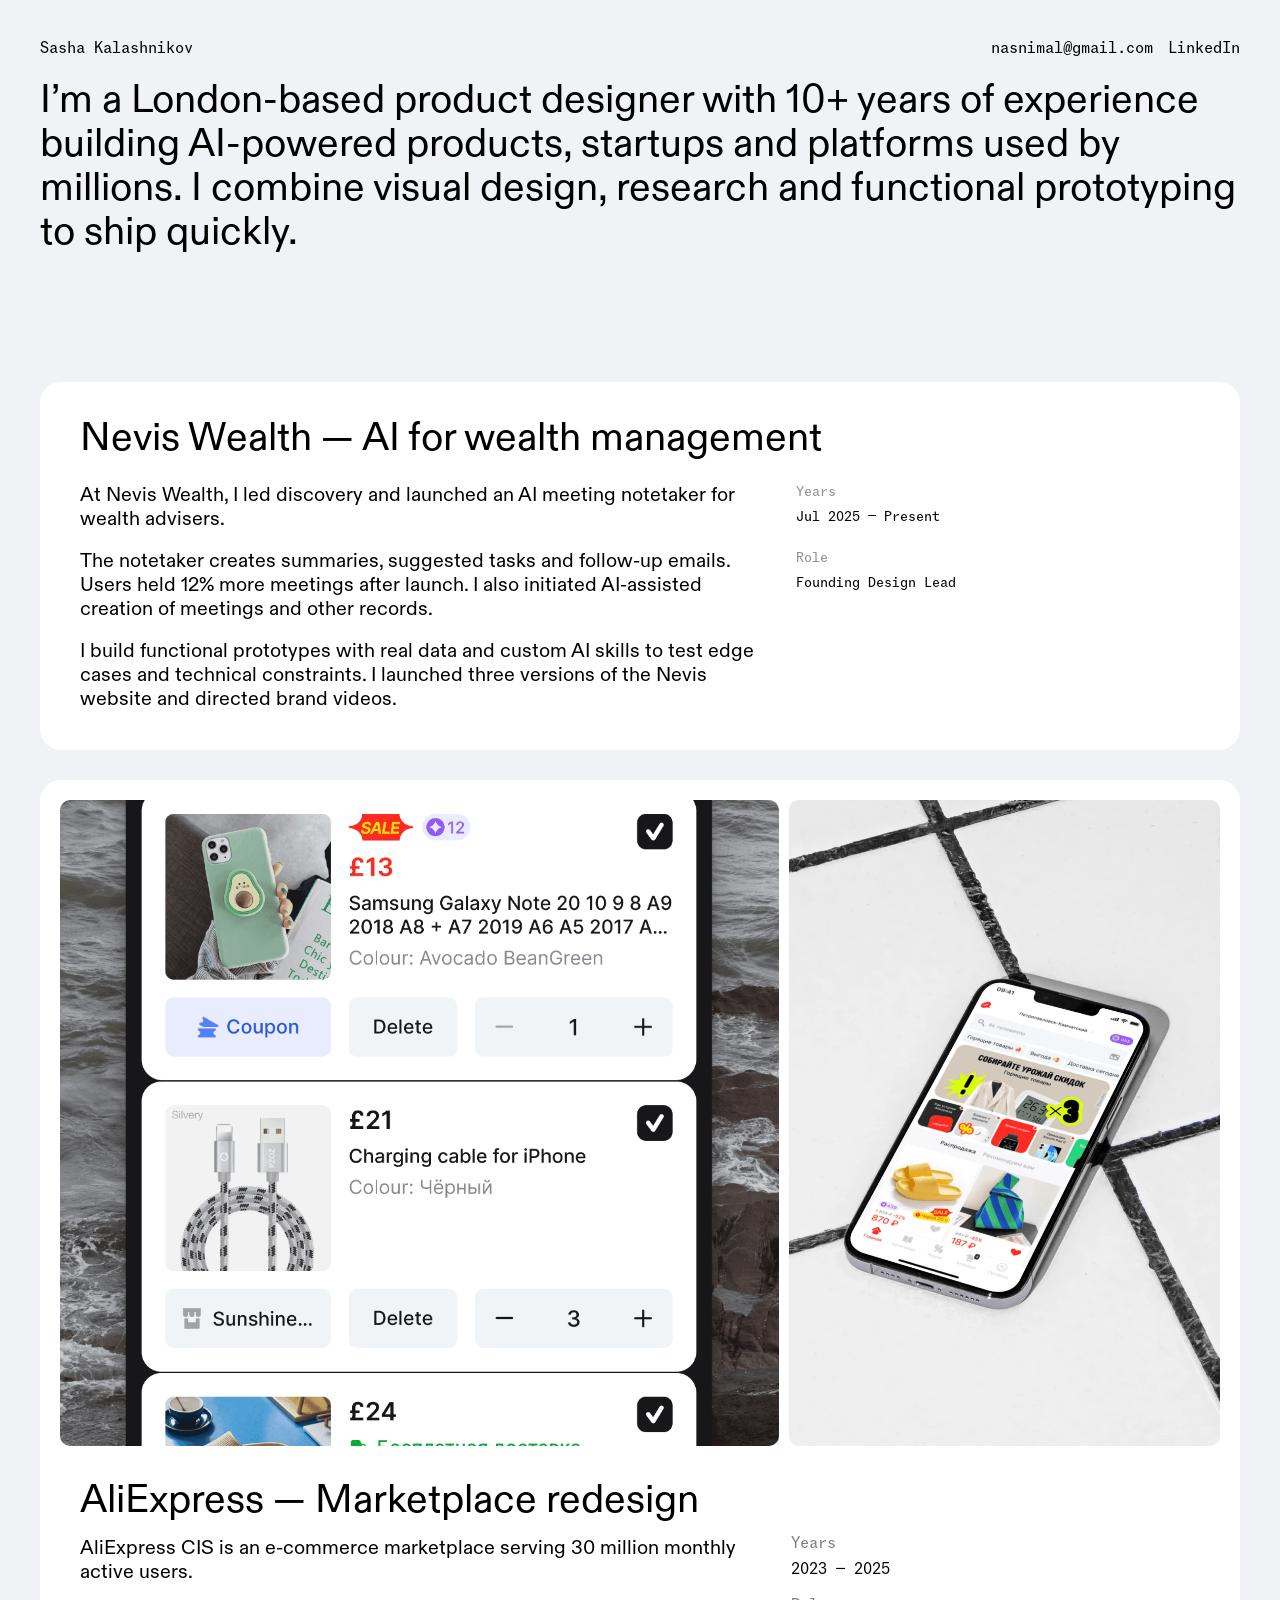
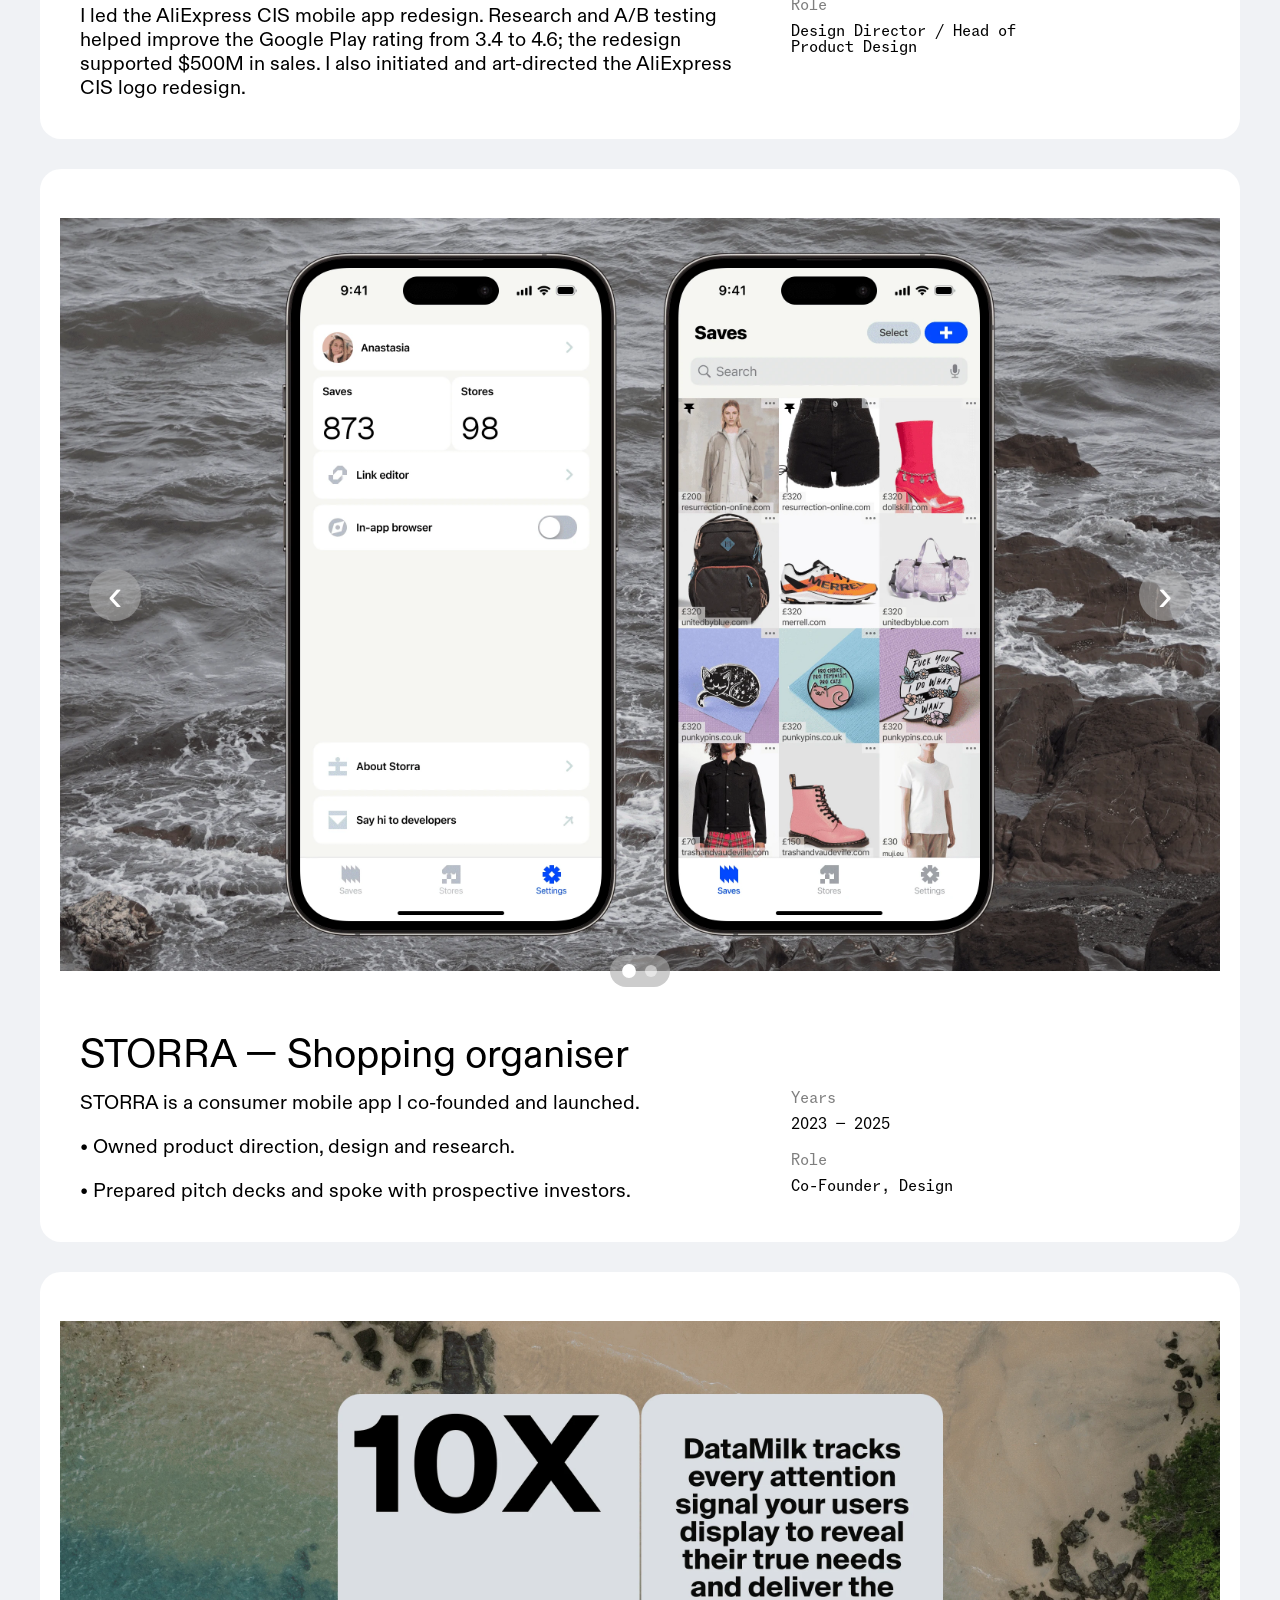
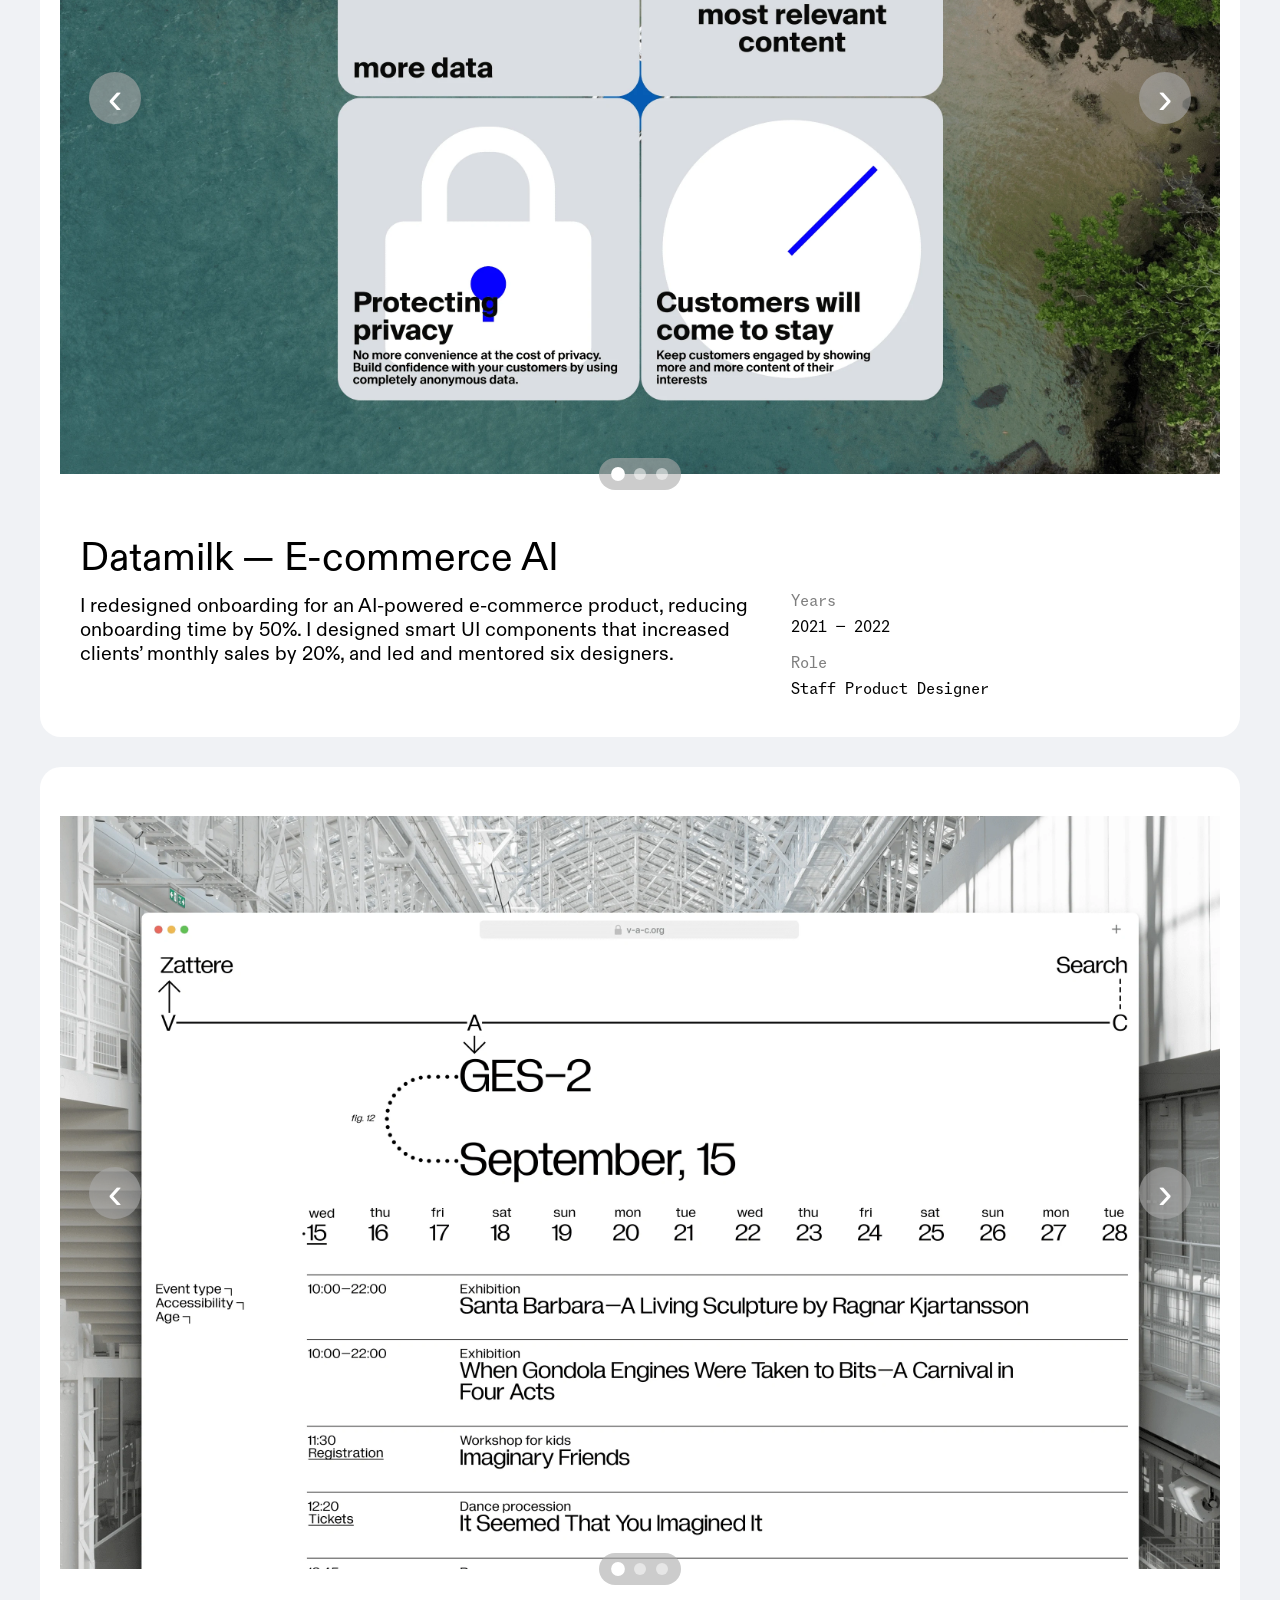
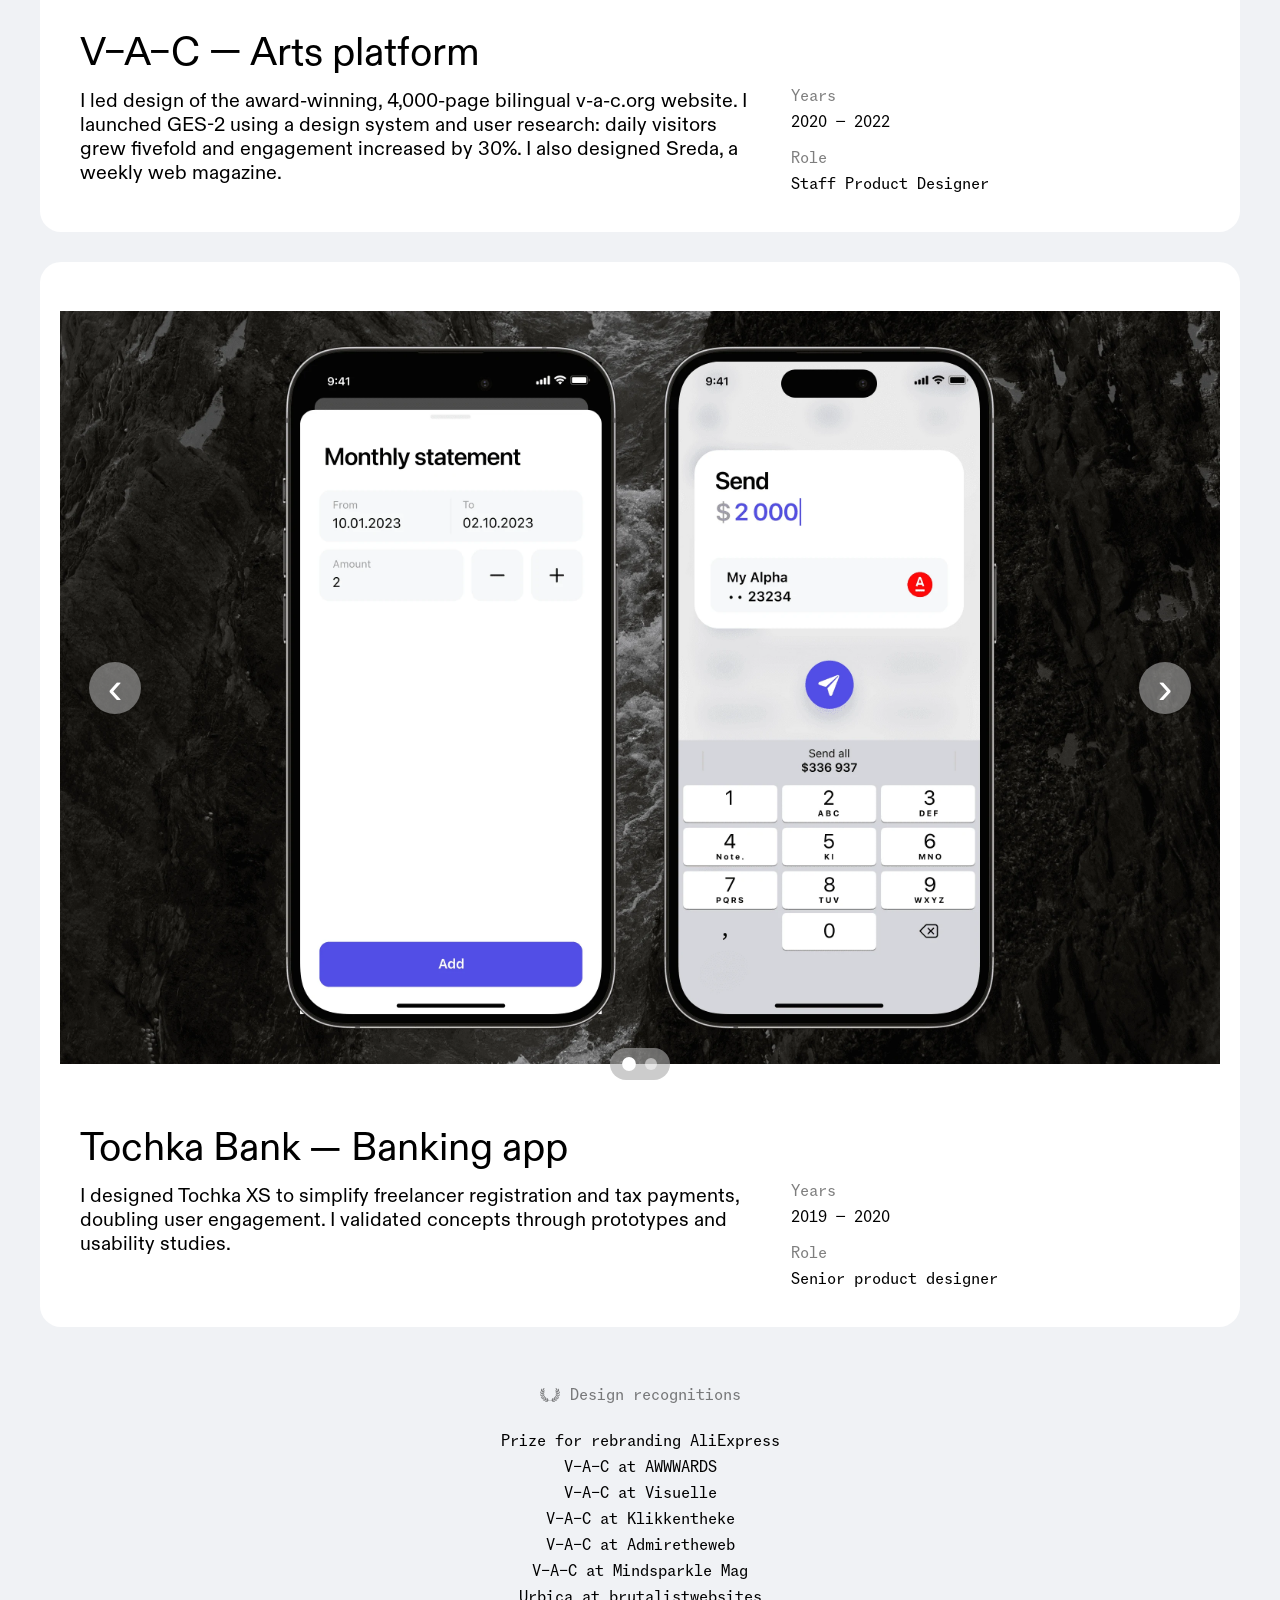
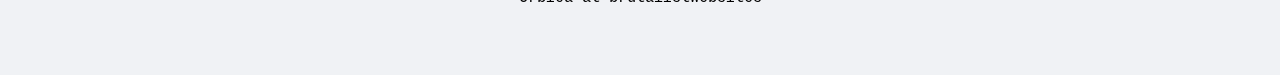
==== commit ac9e0267: "Publish updated portfolio" ====
--- a/portfolio/index.html
+++ b/portfolio/index.html
@@ -10,8 +10,9 @@
     
     <!-- End of headStart -->
     <meta name="viewport" content="width=device-width">
+    <link rel="stylesheet" href="../assets/nevis.css">
     <title>Sasha Kalashnikov</title>
-    <meta name="description" content>
+    <meta name="description" content="Sasha Kalashnikov is a London-based product designer and Founding Design Lead at Nevis Wealth.">
 
     <link href="../assets/favicon.png" rel="icon" media="(prefers-color-scheme: light)">
     <link href="../assets/favicon.png" rel="icon" media="(prefers-color-scheme: dark)">
@@ -19,12 +20,12 @@
     <!-- Open Graph / Facebook -->
     <meta property="og:type" content="website">
     <meta property="og:title" content="Sasha Kalashnikov">
-    <meta property="og:description" content>
+    <meta property="og:description" content="Sasha Kalashnikov is a London-based product designer and Founding Design Lead at Nevis Wealth.">
     <meta property="og:image" content="https://www.sashakalashnikov.com/assets/og-image.png">
     <!-- Twitter -->
     <meta name="twitter:card" content="summary_large_image">
     <meta name="twitter:title" content="Sasha Kalashnikov">
-    <meta name="twitter:description" content>
+    <meta name="twitter:description" content="Sasha Kalashnikov is a London-based product designer and Founding Design Lead at Nevis Wealth.">
     <meta name="twitter:image" content="https://www.sashakalashnikov.com/assets/og-image.png">
     
     <!-- Global site tag (gtag.js) - Google Analytics -->
@@ -41,12 +42,24 @@
 </style><!-- Start of headEnd -->
     
     <!-- End of headEnd -->
-</head>
+<link rel="stylesheet" href="../assets/portfolio-gallery.css"></head>
 <body class="page-portfolio">
     <!-- Start of bodyStart -->
     
     <!-- End of bodyStart -->
-    <div id="main"><!--$--><div data-root class="s-smZpR s-7LVeL s-wFDMO s-bHisP s-9Arye s-g30l5i" style="min-height:100vh;width:auto"><div class="s-y9n5pa" data-appear-id="y9n5pa" data-name="hero" name="hero" style="opacity:1;transform:none"><div class="s-j6np8s" data-name="about me" name="about me"><div class="s-i7l3aa"><div class="s-19tf65b" style="outline:none;display:flex;flex-direction:column;justify-content:flex-start;flex-shrink:0;transform:none" data-component-type="RichTextContainer"><p class="s-text text-body" data-styles-preset="body">Sasha Kalashnikov</p></div><div class="s-t0l6sv"><div class="s-1ogh0s6" style="outline:none;display:flex;flex-direction:column;justify-content:flex-start;flex-shrink:0;transform:none" data-component-type="RichTextContainer"><p class="s-text text-body" data-styles-preset="body"><!--$--><a class="s-text text-inline-link" data-styles-preset="inline-link" href="mailto:nasnimal@gmail.com" target="_blank" rel="noopener">nasnimal@gmail.com</a><!--/$--></p></div><div class="s-3icvjy" style="outline:none;display:flex;flex-direction:column;justify-content:flex-start;flex-shrink:0;transform:none" data-component-type="RichTextContainer"><p class="s-text text-body" data-styles-preset="body"><!--$--><a class="s-text text-inline-link" data-styles-preset="inline-link" href="https://www.linkedin.com/in/sashakalashnikov/" target="_blank" rel="noopener">Linkedin</a><!--/$--></p></div></div></div><div class="s-psdkhm" style="outline:none;display:flex;flex-direction:column;justify-content:flex-start;flex-shrink:0;transform:none" data-component-type="RichTextContainer"><h1 class="s-text text-heading" data-styles-preset="heading">London-based product design leader driven by a passion for creating impactful, user-centered designs that improve people’s lives. With 10 years of experience designing and launching products across industries—from fintech to art—I’ve built award-winning design teams and guided projects from concept to launch. Currently leading a redesign and managing a design team at AliExpress CIS.</h1></div></div></div><div class="ssr-variant hidden-mobile hidden-tablet"><div class="s-81p58k-container" data-appear-id="81p58k" id="aliexpress" style="opacity:1;transform:translateY(50px)"><!--$--><a class="s-R4rqF s-bHisP s-9Arye s-7LVeL s-1ljelyq s-v-1ljelyq s-htfuqd" data-name="Desktop" style="background-color:rgb(255, 255, 255);border-bottom-left-radius:21px;border-bottom-right-radius:21px;border-top-left-radius:21px;border-top-right-radius:21px;max-width:100%;width:100%" href="./portfolio/aliexpress"><div class="s-jo7k47-container" style="opacity:0;transform:translate(-50%, -50%)"><div class="s-LNNdN s-7LVeL s-1uskf6y s-v-1uskf6y" data-name="Variant 1" style="background-color:rgb(0, 0, 0);border-bottom-left-radius:100px;border-bottom-right-radius:100px;border-top-left-radius:100px;border-top-right-radius:100px"><div class="s-3cq4np" data-name="LinkedIn" style="outline:none;display:flex;flex-direction:column;justify-content:flex-start;flex-shrink:0;--extracted-r6o4lv:rgb(255, 255, 255);--sk-paragraph-spacing:0px;transform:none" data-component-type="RichTextContainer"><p class="s-text text-body" data-styles-preset="body" style="--sk-text-color:var(--extracted-r6o4lv, rgb(255, 255, 255))">Case study</p></div></div></div><div class="s-dh9e7g" data-name="images" style="opacity:1"><div class="s-1u6ouwd" data-name="ali-web" style="border-bottom-left-radius:10px;border-bottom-right-radius:10px;border-top-left-radius:10px;border-top-right-radius:10px"><div style="position:absolute;border-radius:inherit;top:0;right:0;bottom:0;left:0" data-background-image-wrapper="true"><img decoding="async" sizes="(min-width: 1200px) max((min(100vw - 80px, 1400px) - 50px) / 1.6, 1px), (max-width: 809px) calc(min(100vw - 32px, 1400px) - 32px), (min-width: 810px) and (max-width: 1199px) max((min(100vw - 60px, 1400px) - 50px) / 1.6, 1px)" srcset="../assets/images/gWtnJFG1p2rvQF6sLZQMRFHaJl4.png 512w,../assets/images/gWtnJFG1p2rvQF6sLZQMRFHaJl4.png 1024w,../assets/images/gWtnJFG1p2rvQF6sLZQMRFHaJl4.png 2048w,../assets/images/gWtnJFG1p2rvQF6sLZQMRFHaJl4.png 3024w" src="../assets/images/gWtnJFG1p2rvQF6sLZQMRFHaJl4.png" alt style="display:block;width:100%;height:100%;border-radius:inherit;object-position:center top;object-fit:cover" data-original-sizes="max((min(100vw - 80px, 1400px) - 50px) / 1.6, 1px)"></div></div><div class="s-106oeh5" data-name="ali-app" style="border-bottom-left-radius:10px;border-bottom-right-radius:10px;border-top-left-radius:10px;border-top-right-radius:10px"><div style="position:absolute;border-radius:inherit;top:0;right:0;bottom:0;left:0" data-background-image-wrapper="true"><img decoding="async" sizes="(min-width: 1200px) max((min(100vw - 80px, 1400px) - 50px) * 0.375, 1px), (max-width: 809px) calc(min(100vw - 32px, 1400px) - 32px), (min-width: 810px) and (max-width: 1199px) max((min(100vw - 60px, 1400px) - 50px) * 0.375, 1px)" srcset="../assets/images/EdvCTncfJ2kMqh175hJMnltcgk.png 684w,../assets/images/EdvCTncfJ2kMqh175hJMnltcgk.png 1368w,../assets/images/EdvCTncfJ2kMqh175hJMnltcgk.png 1700w" src="../assets/images/EdvCTncfJ2kMqh175hJMnltcgk.png" alt style="display:block;width:100%;height:100%;border-radius:inherit;object-position:center;object-fit:cover" data-original-sizes="max((min(100vw - 80px, 1400px) - 50px) * 0.375, 1px)"></div></div></div><div class="s-1ivdwkr" data-name="description"><div class="s-mvidow" data-name="title" style="outline:none;display:flex;flex-direction:column;justify-content:flex-start;flex-shrink:0;--sk-paragraph-spacing:0px;transform:none" data-component-type="RichTextContainer"><h1 class="s-text text-heading" data-styles-preset="heading">AliExpress Redesign Case Study: Elevating Design to Drive Business Impact</h1></div><div class="s-saphly" data-name="Frame 1321317462"><div class="s-7tl5ib" data-name="DataMilk is an AI tool that autonomously optimizes E-Commerce websites to improve the customer experience and drive increased sales. I’m responsible to manage all the website development. The final goal is to deliver the product values through the website and attract all the possible clients." style="outline:none;display:flex;flex-direction:column;justify-content:flex-start;flex-shrink:0;--sk-paragraph-spacing:0px;transform:none" data-component-type="RichTextContainer"><p class="s-text text-content" data-styles-preset="content">AliExpress is the largest online marketplace in the CIS region, with 30 million monthly active users (MAU)</p><p class="s-text text-content" data-styles-preset="content">I led a major redesign of the mobile app, focusing on making it easier and more appealing for users. I used user research and A/B testing to guide improvements and align with business goals. These changes helped raise our Google Play rating from 3.4 to 4.6 and supported $500M in sales. My work addressed key user issues and created a smoother, more engaging experience on the app</p></div><div class="s-122e2ke" data-name="Frame 1762"><div class="s-1un86gw" data-name="Frame 1029"><div class="s-1e2fe8o" data-name="Years" style="outline:none;display:flex;flex-direction:column;justify-content:flex-start;flex-shrink:0;--sk-paragraph-spacing:0px;opacity:0.5;transform:none" data-component-type="RichTextContainer"><p class="s-text text-body" data-styles-preset="body">Years</p></div><div class="s-oluw38" data-name="2022 — Current" style="outline:none;display:flex;flex-direction:column;justify-content:flex-start;flex-shrink:0;--sk-paragraph-spacing:0px;transform:none" data-component-type="RichTextContainer"><p class="s-text text-body" data-styles-preset="body">2022 — Current</p></div></div><div class="s-nel1tm" data-name="Frame 1031"><div class="s-1tq1a83" data-name="Role" style="outline:none;display:flex;flex-direction:column;justify-content:flex-start;flex-shrink:0;--sk-paragraph-spacing:0px;opacity:0.5;transform:none" data-component-type="RichTextContainer"><p class="s-text text-body" data-styles-preset="body">Role</p></div><div class="s-1t94ezg" data-name="Design Lead" style="outline:none;display:flex;flex-direction:column;justify-content:flex-start;flex-shrink:0;--sk-paragraph-spacing:0px;transform:none" data-component-type="RichTextContainer"><p class="s-text text-body" data-styles-preset="body">Head of Product Design</p></div></div></div></div></div></a><!--/$--></div></div><div class="ssr-variant hidden-desktop hidden-tablet"><div class="s-81p58k-container" data-appear-id="81p58k" id="aliexpress" style="opacity:1;transform:translateY(50px)"><!--$--><a class="s-R4rqF s-bHisP s-9Arye s-7LVeL s-1ljelyq s-v-1dgvfvs s-htfuqd" data-name="Phone" style="background-color:rgb(255, 255, 255);border-bottom-left-radius:21px;border-bottom-right-radius:21px;border-top-left-radius:21px;border-top-right-radius:21px;max-width:100%;width:100%" href="./portfolio/aliexpress"><div class="s-jo7k47-container" style="opacity:1;transform:none"><div class="s-LNNdN s-7LVeL s-1uskf6y s-v-1uskf6y" data-name="Variant 1" style="background-color:rgb(0, 0, 0);border-bottom-left-radius:100px;border-bottom-right-radius:100px;border-top-left-radius:100px;border-top-right-radius:100px"><div class="s-3cq4np" data-name="LinkedIn" style="outline:none;display:flex;flex-direction:column;justify-content:flex-start;flex-shrink:0;--extracted-r6o4lv:rgb(255, 255, 255);--sk-paragraph-spacing:0px;transform:none" data-component-type="RichTextContainer"><p class="s-text text-body" data-styles-preset="body" style="--sk-text-color:var(--extracted-r6o4lv, rgb(255, 255, 255))">Case study</p></div></div></div><div class="s-dh9e7g" data-name="images" style="opacity:1"><div class="s-1u6ouwd" data-name="ali-web" style="border-bottom-left-radius:10px;border-bottom-right-radius:10px;border-top-left-radius:10px;border-top-right-radius:10px"><div style="position:absolute;border-radius:inherit;top:0;right:0;bottom:0;left:0" data-background-image-wrapper="true"><img decoding="async" sizes="(min-width: 1200px) max((min(100vw - 80px, 1400px) - 50px) / 1.6, 1px), (max-width: 809px) calc(min(100vw - 32px, 1400px) - 32px), (min-width: 810px) and (max-width: 1199px) max((min(100vw - 60px, 1400px) - 50px) / 1.6, 1px)" srcset="../assets/images/gWtnJFG1p2rvQF6sLZQMRFHaJl4.png 512w,../assets/images/gWtnJFG1p2rvQF6sLZQMRFHaJl4.png 1024w,../assets/images/gWtnJFG1p2rvQF6sLZQMRFHaJl4.png 2048w,../assets/images/gWtnJFG1p2rvQF6sLZQMRFHaJl4.png 3024w" src="../assets/images/gWtnJFG1p2rvQF6sLZQMRFHaJl4.png" alt style="display:block;width:100%;height:100%;border-radius:inherit;object-position:center top;object-fit:cover" data-original-sizes="calc(min(100vw - 32px, 1400px) - 32px)"></div></div><div class="s-106oeh5" data-name="ali-app" style="border-bottom-left-radius:10px;border-bottom-right-radius:10px;border-top-left-radius:10px;border-top-right-radius:10px"><div style="position:absolute;border-radius:inherit;top:0;right:0;bottom:0;left:0" data-background-image-wrapper="true"><img decoding="async" sizes="(min-width: 1200px) max((min(100vw - 80px, 1400px) - 50px) * 0.375, 1px), (max-width: 809px) calc(min(100vw - 32px, 1400px) - 32px), (min-width: 810px) and (max-width: 1199px) max((min(100vw - 60px, 1400px) - 50px) * 0.375, 1px)" srcset="../assets/images/EdvCTncfJ2kMqh175hJMnltcgk.png 684w,../assets/images/EdvCTncfJ2kMqh175hJMnltcgk.png 1368w,../assets/images/EdvCTncfJ2kMqh175hJMnltcgk.png 1700w" src="../assets/images/EdvCTncfJ2kMqh175hJMnltcgk.png" alt style="display:block;width:100%;height:100%;border-radius:inherit;object-position:center;object-fit:cover" data-original-sizes="calc(min(100vw - 32px, 1400px) - 32px)"></div></div></div><div class="s-1ivdwkr" data-name="description"><div class="s-mvidow" data-name="title" style="outline:none;display:flex;flex-direction:column;justify-content:flex-start;flex-shrink:0;--sk-paragraph-spacing:0px;transform:none" data-component-type="RichTextContainer"><h1 class="s-text text-heading" data-styles-preset="heading" style="--sk-text-alignment:left">AliExpress Redesign Case Study: Elevating Design to Drive Business Impact</h1></div><div class="s-saphly" data-name="Frame 1321317462"><div class="s-7tl5ib" data-name="DataMilk is an AI tool that autonomously optimizes E-Commerce websites to improve the customer experience and drive increased sales. I’m responsible to manage all the website development. The final goal is to deliver the product values through the website and attract all the possible clients." style="outline:none;display:flex;flex-direction:column;justify-content:flex-start;flex-shrink:0;--sk-paragraph-spacing:0px;transform:none" data-component-type="RichTextContainer"><p class="s-text text-content" data-styles-preset="content">AliExpress is the largest online marketplace in the CIS region, with 30 million monthly active users (MAU)</p><p class="s-text text-content" data-styles-preset="content">I led a major redesign of the mobile app, focusing on making it easier and more appealing for users. I used user research and A/B testing to guide improvements and align with business goals. These changes helped raise our Google Play rating from 3.4 to 4.6 and supported $500M in sales. My work addressed key user issues and created a smoother, more engaging experience on the app</p></div><div class="s-122e2ke" data-name="Frame 1762"><div class="s-1un86gw" data-name="Frame 1029"><div class="s-1e2fe8o" data-name="Years" style="outline:none;display:flex;flex-direction:column;justify-content:flex-start;flex-shrink:0;--sk-paragraph-spacing:0px;opacity:0.5;transform:none" data-component-type="RichTextContainer"><p class="s-text text-body" data-styles-preset="body">Years</p></div><div class="s-oluw38" data-name="2022 — Current" style="outline:none;display:flex;flex-direction:column;justify-content:flex-start;flex-shrink:0;--sk-paragraph-spacing:0px;transform:none" data-component-type="RichTextContainer"><p class="s-text text-body" data-styles-preset="body">2022 — Current</p></div></div><div class="s-nel1tm" data-name="Frame 1031"><div class="s-1tq1a83" data-name="Role" style="outline:none;display:flex;flex-direction:column;justify-content:flex-start;flex-shrink:0;--sk-paragraph-spacing:0px;opacity:0.5;transform:none" data-component-type="RichTextContainer"><p class="s-text text-body" data-styles-preset="body">Role</p></div><div class="s-1t94ezg" data-name="Design Lead" style="outline:none;display:flex;flex-direction:column;justify-content:flex-start;flex-shrink:0;--sk-paragraph-spacing:0px;transform:none" data-component-type="RichTextContainer"><p class="s-text text-body" data-styles-preset="body">Head of Product Design</p></div></div></div></div></div></a><!--/$--></div></div><div class="ssr-variant hidden-desktop hidden-mobile"><div class="s-81p58k-container" data-appear-id="81p58k" id="aliexpress" style="opacity:1;transform:translateY(50px)"><!--$--><a class="s-R4rqF s-bHisP s-9Arye s-7LVeL s-1ljelyq s-v-1mua6k1 s-htfuqd" data-name="Tablet" style="background-color:rgb(255, 255, 255);border-bottom-left-radius:21px;border-bottom-right-radius:21px;border-top-left-radius:21px;border-top-right-radius:21px;max-width:100%;width:100%" href="./portfolio/aliexpress"><div class="s-jo7k47-container" style="opacity:0;transform:translate(-50%, -50%)"><div class="s-LNNdN s-7LVeL s-1uskf6y s-v-1uskf6y" data-name="Variant 1" style="background-color:rgb(0, 0, 0);border-bottom-left-radius:100px;border-bottom-right-radius:100px;border-top-left-radius:100px;border-top-right-radius:100px"><div class="s-3cq4np" data-name="LinkedIn" style="outline:none;display:flex;flex-direction:column;justify-content:flex-start;flex-shrink:0;--extracted-r6o4lv:rgb(255, 255, 255);--sk-paragraph-spacing:0px;transform:none" data-component-type="RichTextContainer"><p class="s-text text-body" data-styles-preset="body" style="--sk-text-color:var(--extracted-r6o4lv, rgb(255, 255, 255))">Case study</p></div></div></div><div class="s-dh9e7g" data-name="images" style="opacity:1"><div class="s-1u6ouwd" data-name="ali-web" style="border-bottom-left-radius:10px;border-bottom-right-radius:10px;border-top-left-radius:10px;border-top-right-radius:10px"><div style="position:absolute;border-radius:inherit;top:0;right:0;bottom:0;left:0" data-background-image-wrapper="true"><img decoding="async" sizes="(min-width: 1200px) max((min(100vw - 80px, 1400px) - 50px) / 1.6, 1px), (max-width: 809px) calc(min(100vw - 32px, 1400px) - 32px), (min-width: 810px) and (max-width: 1199px) max((min(100vw - 60px, 1400px) - 50px) / 1.6, 1px)" srcset="../assets/images/gWtnJFG1p2rvQF6sLZQMRFHaJl4.png 512w,../assets/images/gWtnJFG1p2rvQF6sLZQMRFHaJl4.png 1024w,../assets/images/gWtnJFG1p2rvQF6sLZQMRFHaJl4.png 2048w,../assets/images/gWtnJFG1p2rvQF6sLZQMRFHaJl4.png 3024w" src="../assets/images/gWtnJFG1p2rvQF6sLZQMRFHaJl4.png" alt style="display:block;width:100%;height:100%;border-radius:inherit;object-position:center top;object-fit:cover" data-original-sizes="max((min(100vw - 60px, 1400px) - 50px) / 1.6, 1px)"></div></div><div class="s-106oeh5" data-name="ali-app" style="border-bottom-left-radius:10px;border-bottom-right-radius:10px;border-top-left-radius:10px;border-top-right-radius:10px"><div style="position:absolute;border-radius:inherit;top:0;right:0;bottom:0;left:0" data-background-image-wrapper="true"><img decoding="async" sizes="(min-width: 1200px) max((min(100vw - 80px, 1400px) - 50px) * 0.375, 1px), (max-width: 809px) calc(min(100vw - 32px, 1400px) - 32px), (min-width: 810px) and (max-width: 1199px) max((min(100vw - 60px, 1400px) - 50px) * 0.375, 1px)" srcset="../assets/images/EdvCTncfJ2kMqh175hJMnltcgk.png 684w,../assets/images/EdvCTncfJ2kMqh175hJMnltcgk.png 1368w,../assets/images/EdvCTncfJ2kMqh175hJMnltcgk.png 1700w" src="../assets/images/EdvCTncfJ2kMqh175hJMnltcgk.png" alt style="display:block;width:100%;height:100%;border-radius:inherit;object-position:center;object-fit:cover" data-original-sizes="max((min(100vw - 60px, 1400px) - 50px) * 0.375, 1px)"></div></div></div><div class="s-1ivdwkr" data-name="description"><div class="s-mvidow" data-name="title" style="outline:none;display:flex;flex-direction:column;justify-content:flex-start;flex-shrink:0;--sk-paragraph-spacing:0px;transform:none" data-component-type="RichTextContainer"><h1 class="s-text text-heading" data-styles-preset="heading">AliExpress Redesign Case Study: Elevating Design to Drive Business Impact</h1></div><div class="s-saphly" data-name="Frame 1321317462"><div class="s-7tl5ib" data-name="DataMilk is an AI tool that autonomously optimizes E-Commerce websites to improve the customer experience and drive increased sales. I’m responsible to manage all the website development. The final goal is to deliver the product values through the website and attract all the possible clients." style="outline:none;display:flex;flex-direction:column;justify-content:flex-start;flex-shrink:0;--sk-paragraph-spacing:0px;transform:none" data-component-type="RichTextContainer"><p class="s-text text-content" data-styles-preset="content">AliExpress is the largest online marketplace in the CIS region, with 30 million monthly active users (MAU)</p><p class="s-text text-content" data-styles-preset="content">I led a major redesign of the mobile app, focusing on making it easier and more appealing for users. I used user research and A/B testing to guide improvements and align with business goals. These changes helped raise our Google Play rating from 3.4 to 4.6 and supported $500M in sales. My work addressed key user issues and created a smoother, more engaging experience on the app</p></div><div class="s-122e2ke" data-name="Frame 1762"><div class="s-1un86gw" data-name="Frame 1029"><div class="s-1e2fe8o" data-name="Years" style="outline:none;display:flex;flex-direction:column;justify-content:flex-start;flex-shrink:0;--sk-paragraph-spacing:0px;opacity:0.5;transform:none" data-component-type="RichTextContainer"><p class="s-text text-body" data-styles-preset="body">Years</p></div><div class="s-oluw38" data-name="2022 — Current" style="outline:none;display:flex;flex-direction:column;justify-content:flex-start;flex-shrink:0;--sk-paragraph-spacing:0px;transform:none" data-component-type="RichTextContainer"><p class="s-text text-body" data-styles-preset="body">2022 — Current</p></div></div><div class="s-nel1tm" data-name="Frame 1031"><div class="s-1tq1a83" data-name="Role" style="outline:none;display:flex;flex-direction:column;justify-content:flex-start;flex-shrink:0;--sk-paragraph-spacing:0px;opacity:0.5;transform:none" data-component-type="RichTextContainer"><p class="s-text text-body" data-styles-preset="body">Role</p></div><div class="s-1t94ezg" data-name="Design Lead" style="outline:none;display:flex;flex-direction:column;justify-content:flex-start;flex-shrink:0;--sk-paragraph-spacing:0px;transform:none" data-component-type="RichTextContainer"><p class="s-text text-body" data-styles-preset="body">Head of Product Design</p></div></div></div></div></div></a><!--/$--></div></div><div class="s-16of997" data-name="storra" name="storra"><div class="s-8xp3uc-container"><section style="display:flex;flex-direction:row;width:100%;height:100%;max-width:100%;max-height:100%;place-items:center;margin:0;padding:0px;list-style-type:none;text-indent:none;opacity:1;user-select:none"><div style="width:100%;height:100%;margin:0;padding:inherit;position:absolute;inset:0;overflow:hidden;border-radius:10px;user-select:none;perspective:1200px"><ul style="display:flex;flex-direction:row;width:100%;height:100%;max-width:100%;max-height:100%;place-items:center;margin:0;padding:0;list-style-type:none;text-indent:none;gap:10px;cursor:grab;user-select:none;transform:none;-webkit-touch-callout:none;-webkit-user-select:none;touch-action:pan-y" draggable="false"><li style="display:contents" aria-hidden="false"><div class="s-1otka1f" data-name="storra1" name="storra1" style="flex-shrink:0;user-select:none;width:100%;height:100%;opacity:1;visibility:hidden;transform:none;transform-origin:100% 50% 0"><div style="position:absolute;border-radius:inherit;top:0;right:0;bottom:0;left:0" data-background-image-wrapper="true"><img decoding="async" width="3024" height="1964" sizes="(min-width: 1200px) 1359.5682px, (min-width: 810px) and (max-width: 1199px) 1359.5682px, (max-width: 809px) 1359.5682px" srcset="../assets/images/B6YyaNQqJwLwsNMK0l3xJbwEzwU.png 512w,../assets/images/B6YyaNQqJwLwsNMK0l3xJbwEzwU.png 1024w,../assets/images/B6YyaNQqJwLwsNMK0l3xJbwEzwU.png 2048w,../assets/images/B6YyaNQqJwLwsNMK0l3xJbwEzwU.png 3024w" src="../assets/images/B6YyaNQqJwLwsNMK0l3xJbwEzwU.png" alt style="display:block;width:100%;height:100%;border-radius:inherit;object-position:center;object-fit:cover" data-original-sizes="1359.5682px"></div></div></li><li style="display:contents" aria-hidden="false"><div class="s-1vc4r6c" data-name="storra2" name="storra2" style="flex-shrink:0;user-select:none;width:100%;height:100%;opacity:1;visibility:hidden;transform:none;transform-origin:100% 50% 0"><div style="position:absolute;border-radius:inherit;top:0;right:0;bottom:0;left:0" data-background-image-wrapper="true"><img decoding="async" width="3024" height="1964" sizes="(min-width: 1200px) 1364.1874px, (min-width: 810px) and (max-width: 1199px) 1364.1874px, (max-width: 809px) 1364.1874px" srcset="../assets/images/Tfq6iGVsU810wIGfbxjlD7Hw1I.png 512w,../assets/images/Tfq6iGVsU810wIGfbxjlD7Hw1I.png 1024w,../assets/images/Tfq6iGVsU810wIGfbxjlD7Hw1I.png 2048w,../assets/images/Tfq6iGVsU810wIGfbxjlD7Hw1I.png 3024w" src="../assets/images/Tfq6iGVsU810wIGfbxjlD7Hw1I.png" alt style="display:block;width:100%;height:100%;border-radius:inherit;object-position:center;object-fit:cover" data-original-sizes="1364.1874px"></div></div></li><li style="display:contents" aria-hidden="true"><div class="s-1otka1f" data-name="storra1" name="storra1" style="flex-shrink:0;user-select:none;width:100%;height:100%;opacity:1;visibility:hidden;transform:none;transform-origin:100% 50% 0"><div style="position:absolute;border-radius:inherit;top:0;right:0;bottom:0;left:0" data-background-image-wrapper="true"><img decoding="async" width="3024" height="1964" sizes="(min-width: 1200px) 1359.5682px, (min-width: 810px) and (max-width: 1199px) 1359.5682px, (max-width: 809px) 1359.5682px" srcset="../assets/images/B6YyaNQqJwLwsNMK0l3xJbwEzwU.png 512w,../assets/images/B6YyaNQqJwLwsNMK0l3xJbwEzwU.png 1024w,../assets/images/B6YyaNQqJwLwsNMK0l3xJbwEzwU.png 2048w,../assets/images/B6YyaNQqJwLwsNMK0l3xJbwEzwU.png 3024w" src="../assets/images/B6YyaNQqJwLwsNMK0l3xJbwEzwU.png" alt style="display:block;width:100%;height:100%;border-radius:inherit;object-position:center;object-fit:cover" data-original-sizes="1359.5682px"></div></div></li><li style="display:contents" aria-hidden="true"><div class="s-1vc4r6c" data-name="storra2" name="storra2" style="flex-shrink:0;user-select:none;width:100%;height:100%;opacity:1;visibility:hidden;transform:none;transform-origin:100% 50% 0"><div style="position:absolute;border-radius:inherit;top:0;right:0;bottom:0;left:0" data-background-image-wrapper="true"><img decoding="async" width="3024" height="1964" sizes="(min-width: 1200px) 1364.1874px, (min-width: 810px) and (max-width: 1199px) 1364.1874px, (max-width: 809px) 1364.1874px" srcset="../assets/images/Tfq6iGVsU810wIGfbxjlD7Hw1I.png 512w,../assets/images/Tfq6iGVsU810wIGfbxjlD7Hw1I.png 1024w,../assets/images/Tfq6iGVsU810wIGfbxjlD7Hw1I.png 2048w,../assets/images/Tfq6iGVsU810wIGfbxjlD7Hw1I.png 3024w" src="../assets/images/Tfq6iGVsU810wIGfbxjlD7Hw1I.png" alt style="display:block;width:100%;height:100%;border-radius:inherit;object-position:center;object-fit:cover" data-original-sizes="1364.1874px"></div></div></li><li style="display:contents" aria-hidden="true"><div class="s-1otka1f" data-name="storra1" name="storra1" style="flex-shrink:0;user-select:none;width:100%;height:100%;opacity:1;visibility:hidden;transform:none;transform-origin:100% 50% 0"><div style="position:absolute;border-radius:inherit;top:0;right:0;bottom:0;left:0" data-background-image-wrapper="true"><img decoding="async" width="3024" height="1964" sizes="(min-width: 1200px) 1359.5682px, (min-width: 810px) and (max-width: 1199px) 1359.5682px, (max-width: 809px) 1359.5682px" srcset="../assets/images/B6YyaNQqJwLwsNMK0l3xJbwEzwU.png 512w,../assets/images/B6YyaNQqJwLwsNMK0l3xJbwEzwU.png 1024w,../assets/images/B6YyaNQqJwLwsNMK0l3xJbwEzwU.png 2048w,../assets/images/B6YyaNQqJwLwsNMK0l3xJbwEzwU.png 3024w" src="../assets/images/B6YyaNQqJwLwsNMK0l3xJbwEzwU.png" alt style="display:block;width:100%;height:100%;border-radius:inherit;object-position:center;object-fit:cover" data-original-sizes="1359.5682px"></div></div></li><li style="display:contents" aria-hidden="true"><div class="s-1vc4r6c" data-name="storra2" name="storra2" style="flex-shrink:0;user-select:none;width:100%;height:100%;opacity:1;visibility:hidden;transform:none;transform-origin:100% 50% 0"><div style="position:absolute;border-radius:inherit;top:0;right:0;bottom:0;left:0" data-background-image-wrapper="true"><img decoding="async" width="3024" height="1964" sizes="(min-width: 1200px) 1364.1874px, (min-width: 810px) and (max-width: 1199px) 1364.1874px, (max-width: 809px) 1364.1874px" srcset="../assets/images/Tfq6iGVsU810wIGfbxjlD7Hw1I.png 512w,../assets/images/Tfq6iGVsU810wIGfbxjlD7Hw1I.png 1024w,../assets/images/Tfq6iGVsU810wIGfbxjlD7Hw1I.png 2048w,../assets/images/Tfq6iGVsU810wIGfbxjlD7Hw1I.png 3024w" src="../assets/images/Tfq6iGVsU810wIGfbxjlD7Hw1I.png" alt style="display:block;width:100%;height:100%;border-radius:inherit;object-position:center;object-fit:cover" data-original-sizes="1364.1874px"></div></div></li><li style="display:contents" aria-hidden="true"><div class="s-1otka1f" data-name="storra1" name="storra1" style="flex-shrink:0;user-select:none;width:100%;height:100%;opacity:1;visibility:hidden;transform:none;transform-origin:100% 50% 0"><div style="position:absolute;border-radius:inherit;top:0;right:0;bottom:0;left:0" data-background-image-wrapper="true"><img decoding="async" width="3024" height="1964" sizes="(min-width: 1200px) 1359.5682px, (min-width: 810px) and (max-width: 1199px) 1359.5682px, (max-width: 809px) 1359.5682px" srcset="../assets/images/B6YyaNQqJwLwsNMK0l3xJbwEzwU.png 512w,../assets/images/B6YyaNQqJwLwsNMK0l3xJbwEzwU.png 1024w,../assets/images/B6YyaNQqJwLwsNMK0l3xJbwEzwU.png 2048w,../assets/images/B6YyaNQqJwLwsNMK0l3xJbwEzwU.png 3024w" src="../assets/images/B6YyaNQqJwLwsNMK0l3xJbwEzwU.png" alt style="display:block;width:100%;height:100%;border-radius:inherit;object-position:center;object-fit:cover" data-original-sizes="1359.5682px"></div></div></li><li style="display:contents" aria-hidden="true"><div class="s-1vc4r6c" data-name="storra2" name="storra2" style="flex-shrink:0;user-select:none;width:100%;height:100%;opacity:1;visibility:hidden;transform:none;transform-origin:100% 50% 0"><div style="position:absolute;border-radius:inherit;top:0;right:0;bottom:0;left:0" data-background-image-wrapper="true"><img decoding="async" width="3024" height="1964" sizes="(min-width: 1200px) 1364.1874px, (min-width: 810px) and (max-width: 1199px) 1364.1874px, (max-width: 809px) 1364.1874px" srcset="../assets/images/Tfq6iGVsU810wIGfbxjlD7Hw1I.png 512w,../assets/images/Tfq6iGVsU810wIGfbxjlD7Hw1I.png 1024w,../assets/images/Tfq6iGVsU810wIGfbxjlD7Hw1I.png 2048w,../assets/images/Tfq6iGVsU810wIGfbxjlD7Hw1I.png 3024w" src="../assets/images/Tfq6iGVsU810wIGfbxjlD7Hw1I.png" alt style="display:block;width:100%;height:100%;border-radius:inherit;object-position:center;object-fit:cover" data-original-sizes="1364.1874px"></div></div></li></ul></div><fieldset style="display:flex;justify-content:space-between;align-items:center;position:absolute;pointer-events:none;user-select:none;top:0;left:0;right:0;bottom:0;border:0;padding:0;margin:0" aria-label="Slideshow pagination controls" class="s--slideshow-controls"><div style="position:absolute;display:flex;flex-direction:row;justify-content:space-between;gap:unset;opacity:1;align-items:center;inset:20px;top:20px;left:20px;right:20px;bottom:20px"><button type="button" style="border:none;display:block;place-content:center;place-items:center;overflow:hidden;background:transparent;cursor:pointer;margin:0;padding:0;background-color:rgba(0, 0, 0, 0.2);width:40px;height:40px;border-radius:40px;pointer-events:auto;transform:none" aria-label="Previous" tabindex="0"><img decoding="async" width="40" height="40" src="../assets/images/6tTbkXggWgQCAJ4DO2QEdXXmgM.svg" alt="Back Arrow"></button><button type="button" style="border:none;display:block;place-content:center;place-items:center;overflow:hidden;background:transparent;cursor:pointer;margin:0;padding:0;background-color:rgba(0, 0, 0, 0.2);width:40px;height:40px;border-radius:40px;pointer-events:auto;transform:none" aria-label="Next" tabindex="0"><img decoding="async" width="40" height="40" src="../assets/images/11KSGbIZoRSg4pjdnUoif6MKHI.svg" alt="Next Arrow"></button></div><div style="display:flex;place-content:center;place-items:center;overflow:hidden;position:absolute;pointer-events:auto;left:50%;top:unset;transform:translateX(-50%);flex-direction:row;bottom:10px;border-radius:50px;background-color:rgba(0, 0, 0, 0.2);user-select:none"><button aria-label="Scroll to page 1" type="button" style="border:none;display:flex;place-content:center;place-items:center;overflow:hidden;background:transparent;cursor:pointer;margin:0;padding:10px 5px 10px 10px"><div style="border-radius:50%;background:white;cursor:pointer;border:none;place-content:center;place-items:center;padding:0;width:10px;height:10px;background-color:rgb(255, 255, 255);opacity:1"></div></button><button aria-label="Scroll to page 2" type="button" style="border:none;display:flex;place-content:center;place-items:center;overflow:hidden;background:transparent;cursor:pointer;margin:0;padding:10px 10px 10px 5px"><div style="border-radius:50%;background:white;cursor:pointer;border:none;place-content:center;place-items:center;padding:0;width:10px;height:10px;background-color:rgb(255, 255, 255);opacity:0.5"></div></button></div></fieldset></section></div><div class="s-pwkxjr" data-name="description" name="description"><div class="ssr-variant hidden-mobile hidden-tablet"><div class="s-134dph6" data-name="title" style="outline:none;display:flex;flex-direction:column;justify-content:flex-start;flex-shrink:0;transform:none" data-component-type="RichTextContainer"><h1 class="s-text text-heading" data-styles-preset="heading">STORRA. Your ultimate shopping organiser</h1></div></div><div class="ssr-variant hidden-desktop hidden-tablet"><div class="s-134dph6" data-name="title" style="outline:none;display:flex;flex-direction:column;justify-content:flex-start;flex-shrink:0;transform:none" data-component-type="RichTextContainer"><h1 class="s-text text-heading" data-styles-preset="heading" style="--sk-text-alignment:left">STORRA. Your ultimate shopping organiser</h1></div></div><div class="ssr-variant hidden-desktop hidden-mobile"><div class="s-134dph6" data-name="title" style="outline:none;display:flex;flex-direction:column;justify-content:flex-start;flex-shrink:0;transform:none" data-component-type="RichTextContainer"><h1 class="s-text text-heading" data-styles-preset="heading" style="--sk-text-alignment:left">STORRA. Your ultimate shopping organiser</h1></div></div><div class="s-1ee0mlg" data-name="Frame 1321317462" name="Frame 1321317462"><div class="s-1o33b9y" data-name="DataMilk is an AI tool that autonomously optimizes E-Commerce websites to improve the customer experience and drive increased sales. I’m responsible to manage all the website development. The final goal is to deliver the product values through the website and attract all the possible clients." style="outline:none;display:flex;flex-direction:column;justify-content:flex-start;flex-shrink:0;transform:none" data-component-type="RichTextContainer"><p class="s-text text-content" data-styles-preset="content">Storra is a personal marketplace app that makes it easy for anyone to buy, sell, and connect in a trusted community.</p><p class="s-text text-content" data-styles-preset="content">• Designed and launched Storra’s iOS and Android apps, creating a smooth and attractive user experience.</p><p class="s-text text-content" data-styles-preset="content">• Set up clear design processes to keep work organized and on track.</p><p class="s-text text-content" data-styles-preset="content">• Created a product roadmap to guide the app’s development and align with user needs.</p><p class="s-text text-content" data-styles-preset="content">• Led user research to understand and respond to user feedback, improving the app experience.</p><p class="s-text text-content" data-styles-preset="content">• Contributed to planning and decision-making to strengthen the app’s fit with the market and boost user engagement.</p></div><div class="s-9me7vr" data-name="Frame 1762" name="Frame 1762"><div class="s-1s2lw25" data-name="Frame 1029" name="Frame 1029"><div class="s-d2ni75" data-name="Years" style="outline:none;display:flex;flex-direction:column;justify-content:flex-start;flex-shrink:0;transform:none" data-component-type="RichTextContainer"><p class="s-text text-body" data-styles-preset="body">Years</p></div><div class="s-sb5zlk" data-name="2022 — Current" style="outline:none;display:flex;flex-direction:column;justify-content:flex-start;flex-shrink:0;transform:none" data-component-type="RichTextContainer"><p class="s-text text-body" data-styles-preset="body">2023 — Current</p></div></div><div class="s-1s9no8m" data-name="Frame 1031" name="Frame 1031"><div class="s-1cbu5i7" data-name="Role" style="outline:none;display:flex;flex-direction:column;justify-content:flex-start;flex-shrink:0;transform:none" data-component-type="RichTextContainer"><p class="s-text text-body" data-styles-preset="body">Role</p></div><div class="s-1wgesdf" data-name="Design Lead" style="outline:none;display:flex;flex-direction:column;justify-content:flex-start;flex-shrink:0;transform:none" data-component-type="RichTextContainer"><p class="s-text text-body" data-styles-preset="body">Founding designer</p></div></div></div></div></div></div><div class="s-141s8km" data-name="datamilk" name="datamilk"><div class="s-188qxaa-container"><section style="display:flex;flex-direction:row;width:100%;height:100%;max-width:100%;max-height:100%;place-items:center;margin:0;padding:0px;list-style-type:none;text-indent:none;opacity:1;user-select:none"><div style="width:100%;height:100%;margin:0;padding:inherit;position:absolute;inset:0;overflow:hidden;border-radius:10px;user-select:none;perspective:1200px"><ul style="display:flex;flex-direction:row;width:100%;height:100%;max-width:100%;max-height:100%;place-items:center;margin:0;padding:0;list-style-type:none;text-indent:none;gap:10px;cursor:grab;user-select:none;transform:none;-webkit-touch-callout:none;-webkit-user-select:none;touch-action:pan-y" draggable="false"><li style="display:contents" aria-hidden="false"><div class="s-111fakl" data-name="datamilk3" name="datamilk3" style="flex-shrink:0;user-select:none;width:100%;height:100%;opacity:1;visibility:hidden;transform:none;transform-origin:100% 50% 0"><div style="position:absolute;border-radius:inherit;top:0;right:0;bottom:0;left:0" data-background-image-wrapper="true"><img decoding="async" width="3024" height="1964" sizes="(min-width: 1200px) 1364.1874px, (min-width: 810px) and (max-width: 1199px) 1364.1874px, (max-width: 809px) 1364.1874px" srcset="../assets/images/7DozCENVu3a5qwi6sG7hld7kE.png 512w,../assets/images/7DozCENVu3a5qwi6sG7hld7kE.png 1024w,../assets/images/7DozCENVu3a5qwi6sG7hld7kE.png 2048w,../assets/images/7DozCENVu3a5qwi6sG7hld7kE.png 3024w" src="../assets/images/7DozCENVu3a5qwi6sG7hld7kE.png" alt style="display:block;width:100%;height:100%;border-radius:inherit;object-position:center;object-fit:cover" data-original-sizes="1364.1874px"></div></div></li><li style="display:contents" aria-hidden="false"><div class="s-wdtnzm" data-name="datamilk2" name="datamilk2" style="flex-shrink:0;user-select:none;width:100%;height:100%;opacity:1;visibility:hidden;transform:none;transform-origin:100% 50% 0"><div style="position:absolute;border-radius:inherit;top:0;right:0;bottom:0;left:0" data-background-image-wrapper="true"><img decoding="async" width="3024" height="1964" sizes="(min-width: 1200px) 1364.1874px, (min-width: 810px) and (max-width: 1199px) 1364.1874px, (max-width: 809px) 1364.1874px" srcset="../assets/images/er7cmU5guKjR0HldU62ZqOSPQGc.png 512w,../assets/images/er7cmU5guKjR0HldU62ZqOSPQGc.png 1024w,../assets/images/er7cmU5guKjR0HldU62ZqOSPQGc.png 2048w,../assets/images/er7cmU5guKjR0HldU62ZqOSPQGc.png 3024w" src="../assets/images/er7cmU5guKjR0HldU62ZqOSPQGc.png" alt style="display:block;width:100%;height:100%;border-radius:inherit;object-position:center;object-fit:cover" data-original-sizes="1364.1874px"></div></div></li><li style="display:contents" aria-hidden="false"><div class="s-12gkpyo" data-name="datamilk1" name="datamilk1" style="flex-shrink:0;user-select:none;width:100%;height:100%;opacity:1;visibility:hidden;transform:none;transform-origin:100% 50% 0"><div style="position:absolute;border-radius:inherit;top:0;right:0;bottom:0;left:0" data-background-image-wrapper="true"><img decoding="async" width="3024" height="1964" sizes="(min-width: 1200px) 1359.5682px, (min-width: 810px) and (max-width: 1199px) 1359.5682px, (max-width: 809px) 1359.5682px" srcset="../assets/images/ec0MNiJzIChwH6oNCaWcXbWJa8.png 512w,../assets/images/ec0MNiJzIChwH6oNCaWcXbWJa8.png 1024w,../assets/images/ec0MNiJzIChwH6oNCaWcXbWJa8.png 2048w,../assets/images/ec0MNiJzIChwH6oNCaWcXbWJa8.png 3024w" src="../assets/images/ec0MNiJzIChwH6oNCaWcXbWJa8.png" alt style="display:block;width:100%;height:100%;border-radius:inherit;object-position:center;object-fit:cover" data-original-sizes="1359.5682px"></div></div></li><li style="display:contents" aria-hidden="true"><div class="s-111fakl" data-name="datamilk3" name="datamilk3" style="flex-shrink:0;user-select:none;width:100%;height:100%;opacity:1;visibility:hidden;transform:none;transform-origin:100% 50% 0"><div style="position:absolute;border-radius:inherit;top:0;right:0;bottom:0;left:0" data-background-image-wrapper="true"><img decoding="async" width="3024" height="1964" sizes="(min-width: 1200px) 1364.1874px, (min-width: 810px) and (max-width: 1199px) 1364.1874px, (max-width: 809px) 1364.1874px" srcset="../assets/images/7DozCENVu3a5qwi6sG7hld7kE.png 512w,../assets/images/7DozCENVu3a5qwi6sG7hld7kE.png 1024w,../assets/images/7DozCENVu3a5qwi6sG7hld7kE.png 2048w,../assets/images/7DozCENVu3a5qwi6sG7hld7kE.png 3024w" src="../assets/images/7DozCENVu3a5qwi6sG7hld7kE.png" alt style="display:block;width:100%;height:100%;border-radius:inherit;object-position:center;object-fit:cover" data-original-sizes="1364.1874px"></div></div></li><li style="display:contents" aria-hidden="true"><div class="s-wdtnzm" data-name="datamilk2" name="datamilk2" style="flex-shrink:0;user-select:none;width:100%;height:100%;opacity:1;visibility:hidden;transform:none;transform-origin:100% 50% 0"><div style="position:absolute;border-radius:inherit;top:0;right:0;bottom:0;left:0" data-background-image-wrapper="true"><img decoding="async" width="3024" height="1964" sizes="(min-width: 1200px) 1364.1874px, (min-width: 810px) and (max-width: 1199px) 1364.1874px, (max-width: 809px) 1364.1874px" srcset="../assets/images/er7cmU5guKjR0HldU62ZqOSPQGc.png 512w,../assets/images/er7cmU5guKjR0HldU62ZqOSPQGc.png 1024w,../assets/images/er7cmU5guKjR0HldU62ZqOSPQGc.png 2048w,../assets/images/er7cmU5guKjR0HldU62ZqOSPQGc.png 3024w" src="../assets/images/er7cmU5guKjR0HldU62ZqOSPQGc.png" alt style="display:block;width:100%;height:100%;border-radius:inherit;object-position:center;object-fit:cover" data-original-sizes="1364.1874px"></div></div></li><li style="display:contents" aria-hidden="true"><div class="s-12gkpyo" data-name="datamilk1" name="datamilk1" style="flex-shrink:0;user-select:none;width:100%;height:100%;opacity:1;visibility:hidden;transform:none;transform-origin:100% 50% 0"><div style="position:absolute;border-radius:inherit;top:0;right:0;bottom:0;left:0" data-background-image-wrapper="true"><img decoding="async" width="3024" height="1964" sizes="(min-width: 1200px) 1359.5682px, (min-width: 810px) and (max-width: 1199px) 1359.5682px, (max-width: 809px) 1359.5682px" srcset="../assets/images/ec0MNiJzIChwH6oNCaWcXbWJa8.png 512w,../assets/images/ec0MNiJzIChwH6oNCaWcXbWJa8.png 1024w,../assets/images/ec0MNiJzIChwH6oNCaWcXbWJa8.png 2048w,../assets/images/ec0MNiJzIChwH6oNCaWcXbWJa8.png 3024w" src="../assets/images/ec0MNiJzIChwH6oNCaWcXbWJa8.png" alt style="display:block;width:100%;height:100%;border-radius:inherit;object-position:center;object-fit:cover" data-original-sizes="1359.5682px"></div></div></li><li style="display:contents" aria-hidden="true"><div class="s-111fakl" data-name="datamilk3" name="datamilk3" style="flex-shrink:0;user-select:none;width:100%;height:100%;opacity:1;visibility:hidden;transform:none;transform-origin:100% 50% 0"><div style="position:absolute;border-radius:inherit;top:0;right:0;bottom:0;left:0" data-background-image-wrapper="true"><img decoding="async" width="3024" height="1964" sizes="(min-width: 1200px) 1364.1874px, (min-width: 810px) and (max-width: 1199px) 1364.1874px, (max-width: 809px) 1364.1874px" srcset="../assets/images/7DozCENVu3a5qwi6sG7hld7kE.png 512w,../assets/images/7DozCENVu3a5qwi6sG7hld7kE.png 1024w,../assets/images/7DozCENVu3a5qwi6sG7hld7kE.png 2048w,../assets/images/7DozCENVu3a5qwi6sG7hld7kE.png 3024w" src="../assets/images/7DozCENVu3a5qwi6sG7hld7kE.png" alt style="display:block;width:100%;height:100%;border-radius:inherit;object-position:center;object-fit:cover" data-original-sizes="1364.1874px"></div></div></li><li style="display:contents" aria-hidden="true"><div class="s-wdtnzm" data-name="datamilk2" name="datamilk2" style="flex-shrink:0;user-select:none;width:100%;height:100%;opacity:1;visibility:hidden;transform:none;transform-origin:100% 50% 0"><div style="position:absolute;border-radius:inherit;top:0;right:0;bottom:0;left:0" data-background-image-wrapper="true"><img decoding="async" width="3024" height="1964" sizes="(min-width: 1200px) 1364.1874px, (min-width: 810px) and (max-width: 1199px) 1364.1874px, (max-width: 809px) 1364.1874px" srcset="../assets/images/er7cmU5guKjR0HldU62ZqOSPQGc.png 512w,../assets/images/er7cmU5guKjR0HldU62ZqOSPQGc.png 1024w,../assets/images/er7cmU5guKjR0HldU62ZqOSPQGc.png 2048w,../assets/images/er7cmU5guKjR0HldU62ZqOSPQGc.png 3024w" src="../assets/images/er7cmU5guKjR0HldU62ZqOSPQGc.png" alt style="display:block;width:100%;height:100%;border-radius:inherit;object-position:center;object-fit:cover" data-original-sizes="1364.1874px"></div></div></li><li style="display:contents" aria-hidden="true"><div class="s-12gkpyo" data-name="datamilk1" name="datamilk1" style="flex-shrink:0;user-select:none;width:100%;height:100%;opacity:1;visibility:hidden;transform:none;transform-origin:100% 50% 0"><div style="position:absolute;border-radius:inherit;top:0;right:0;bottom:0;left:0" data-background-image-wrapper="true"><img decoding="async" width="3024" height="1964" sizes="(min-width: 1200px) 1359.5682px, (min-width: 810px) and (max-width: 1199px) 1359.5682px, (max-width: 809px) 1359.5682px" srcset="../assets/images/ec0MNiJzIChwH6oNCaWcXbWJa8.png 512w,../assets/images/ec0MNiJzIChwH6oNCaWcXbWJa8.png 1024w,../assets/images/ec0MNiJzIChwH6oNCaWcXbWJa8.png 2048w,../assets/images/ec0MNiJzIChwH6oNCaWcXbWJa8.png 3024w" src="../assets/images/ec0MNiJzIChwH6oNCaWcXbWJa8.png" alt style="display:block;width:100%;height:100%;border-radius:inherit;object-position:center;object-fit:cover" data-original-sizes="1359.5682px"></div></div></li><li style="display:contents" aria-hidden="true"><div class="s-111fakl" data-name="datamilk3" name="datamilk3" style="flex-shrink:0;user-select:none;width:100%;height:100%;opacity:1;visibility:hidden;transform:none;transform-origin:100% 50% 0"><div style="position:absolute;border-radius:inherit;top:0;right:0;bottom:0;left:0" data-background-image-wrapper="true"><img decoding="async" width="3024" height="1964" sizes="(min-width: 1200px) 1364.1874px, (min-width: 810px) and (max-width: 1199px) 1364.1874px, (max-width: 809px) 1364.1874px" srcset="../assets/images/7DozCENVu3a5qwi6sG7hld7kE.png 512w,../assets/images/7DozCENVu3a5qwi6sG7hld7kE.png 1024w,../assets/images/7DozCENVu3a5qwi6sG7hld7kE.png 2048w,../assets/images/7DozCENVu3a5qwi6sG7hld7kE.png 3024w" src="../assets/images/7DozCENVu3a5qwi6sG7hld7kE.png" alt style="display:block;width:100%;height:100%;border-radius:inherit;object-position:center;object-fit:cover" data-original-sizes="1364.1874px"></div></div></li><li style="display:contents" aria-hidden="true"><div class="s-wdtnzm" data-name="datamilk2" name="datamilk2" style="flex-shrink:0;user-select:none;width:100%;height:100%;opacity:1;visibility:hidden;transform:none;transform-origin:100% 50% 0"><div style="position:absolute;border-radius:inherit;top:0;right:0;bottom:0;left:0" data-background-image-wrapper="true"><img decoding="async" width="3024" height="1964" sizes="(min-width: 1200px) 1364.1874px, (min-width: 810px) and (max-width: 1199px) 1364.1874px, (max-width: 809px) 1364.1874px" srcset="../assets/images/er7cmU5guKjR0HldU62ZqOSPQGc.png 512w,../assets/images/er7cmU5guKjR0HldU62ZqOSPQGc.png 1024w,../assets/images/er7cmU5guKjR0HldU62ZqOSPQGc.png 2048w,../assets/images/er7cmU5guKjR0HldU62ZqOSPQGc.png 3024w" src="../assets/images/er7cmU5guKjR0HldU62ZqOSPQGc.png" alt style="display:block;width:100%;height:100%;border-radius:inherit;object-position:center;object-fit:cover" data-original-sizes="1364.1874px"></div></div></li><li style="display:contents" aria-hidden="true"><div class="s-12gkpyo" data-name="datamilk1" name="datamilk1" style="flex-shrink:0;user-select:none;width:100%;height:100%;opacity:1;visibility:hidden;transform:none;transform-origin:100% 50% 0"><div style="position:absolute;border-radius:inherit;top:0;right:0;bottom:0;left:0" data-background-image-wrapper="true"><img decoding="async" width="3024" height="1964" sizes="(min-width: 1200px) 1359.5682px, (min-width: 810px) and (max-width: 1199px) 1359.5682px, (max-width: 809px) 1359.5682px" srcset="../assets/images/ec0MNiJzIChwH6oNCaWcXbWJa8.png 512w,../assets/images/ec0MNiJzIChwH6oNCaWcXbWJa8.png 1024w,../assets/images/ec0MNiJzIChwH6oNCaWcXbWJa8.png 2048w,../assets/images/ec0MNiJzIChwH6oNCaWcXbWJa8.png 3024w" src="../assets/images/ec0MNiJzIChwH6oNCaWcXbWJa8.png" alt style="display:block;width:100%;height:100%;border-radius:inherit;object-position:center;object-fit:cover" data-original-sizes="1359.5682px"></div></div></li></ul></div><fieldset style="display:flex;justify-content:space-between;align-items:center;position:absolute;pointer-events:none;user-select:none;top:0;left:0;right:0;bottom:0;border:0;padding:0;margin:0" aria-label="Slideshow pagination controls" class="s--slideshow-controls"><div style="position:absolute;display:flex;flex-direction:row;justify-content:space-between;gap:unset;opacity:1;align-items:center;inset:20px;top:20px;left:20px;right:20px;bottom:20px"><button type="button" style="border:none;display:block;place-content:center;place-items:center;overflow:hidden;background:transparent;cursor:pointer;margin:0;padding:0;background-color:rgba(0, 0, 0, 0.2);width:40px;height:40px;border-radius:40px;pointer-events:auto;transform:none" aria-label="Previous" tabindex="0"><img decoding="async" width="40" height="40" src="../assets/images/6tTbkXggWgQCAJ4DO2QEdXXmgM.svg" alt="Back Arrow"></button><button type="button" style="border:none;display:block;place-content:center;place-items:center;overflow:hidden;background:transparent;cursor:pointer;margin:0;padding:0;background-color:rgba(0, 0, 0, 0.2);width:40px;height:40px;border-radius:40px;pointer-events:auto;transform:none" aria-label="Next" tabindex="0"><img decoding="async" width="40" height="40" src="../assets/images/11KSGbIZoRSg4pjdnUoif6MKHI.svg" alt="Next Arrow"></button></div><div style="display:flex;place-content:center;place-items:center;overflow:hidden;position:absolute;pointer-events:auto;left:50%;top:unset;transform:translateX(-50%);flex-direction:row;bottom:10px;border-radius:50px;background-color:rgba(0, 0, 0, 0.2);user-select:none"><button aria-label="Scroll to page 1" type="button" style="border:none;display:flex;place-content:center;place-items:center;overflow:hidden;background:transparent;cursor:pointer;margin:0;padding:10px 5px 10px 10px"><div style="border-radius:50%;background:white;cursor:pointer;border:none;place-content:center;place-items:center;padding:0;width:10px;height:10px;background-color:rgb(255, 255, 255);opacity:1"></div></button><button aria-label="Scroll to page 2" type="button" style="border:none;display:flex;place-content:center;place-items:center;overflow:hidden;background:transparent;cursor:pointer;margin:0;padding:10px 5px 10px 5px"><div style="border-radius:50%;background:white;cursor:pointer;border:none;place-content:center;place-items:center;padding:0;width:10px;height:10px;background-color:rgb(255, 255, 255);opacity:0.5"></div></button><button aria-label="Scroll to page 3" type="button" style="border:none;display:flex;place-content:center;place-items:center;overflow:hidden;background:transparent;cursor:pointer;margin:0;padding:10px 10px 10px 5px"><div style="border-radius:50%;background:white;cursor:pointer;border:none;place-content:center;place-items:center;padding:0;width:10px;height:10px;background-color:rgb(255, 255, 255);opacity:0.5"></div></button></div></fieldset></section></div><div class="s-19cghnz" data-name="description" name="description"><div class="ssr-variant hidden-mobile"><div class="s-uaehx" data-name="title" style="outline:none;display:flex;flex-direction:column;justify-content:flex-start;flex-shrink:0;transform:none" data-component-type="RichTextContainer"><h1 class="s-text text-heading" data-styles-preset="heading">Datamilk. eCommerce AI algorithms </h1></div></div><div class="ssr-variant hidden-desktop hidden-tablet"><div class="s-uaehx" data-name="title" style="outline:none;display:flex;flex-direction:column;justify-content:flex-start;flex-shrink:0;transform:none" data-component-type="RichTextContainer"><h1 class="s-text text-heading" data-styles-preset="heading" style="--sk-text-alignment:left">Datamilk. eCommerce AI algorithms </h1></div></div><div class="s-1n494ff" data-name="Frame 1321317462" name="Frame 1321317462"><div class="s-1wx7coi" data-name="DataMilk is an AI tool that autonomously optimizes E-Commerce websites to improve the customer experience and drive increased sales. I’m responsible to manage all the website development. The final goal is to deliver the product values through the website and attract all the possible clients." style="outline:none;display:flex;flex-direction:column;justify-content:flex-start;flex-shrink:0;transform:none" data-component-type="RichTextContainer"><p class="s-text text-content" data-styles-preset="content">DataMilk is an AI UX optimization tool for e-commerce, founded by ex-Google data experts. <br class="s-text"><br class="s-text">As the founding designer at DataMilk, an AI UX tool for e-commerce, I played a key role in helping the company secure a $5M seed round. I conducted rapid user research and created fast prototypes to validate ideas and shape our AI tool. Through iterative design and testing, I developed smart components that increased client sales by 20% each month, driving early revenue growth and helping DataMilk establish a strong product-market fit.</p></div><div class="s-1stzuon" data-name="Frame 1762" name="Frame 1762"><div class="s-13rrd4n" data-name="Frame 1029" name="Frame 1029"><div class="s-1gb9w62" data-name="Years" style="outline:none;display:flex;flex-direction:column;justify-content:flex-start;flex-shrink:0;transform:none" data-component-type="RichTextContainer"><p class="s-text text-body" data-styles-preset="body">Years</p></div><div class="s-vt6vw6" data-name="2022 — Current" style="outline:none;display:flex;flex-direction:column;justify-content:flex-start;flex-shrink:0;transform:none" data-component-type="RichTextContainer"><p class="s-text text-body" data-styles-preset="body">2021 — 2022</p></div></div><div class="s-etrgwa" data-name="Frame 1031" name="Frame 1031"><div class="s-lb5zme" data-name="Role" style="outline:none;display:flex;flex-direction:column;justify-content:flex-start;flex-shrink:0;transform:none" data-component-type="RichTextContainer"><p class="s-text text-body" data-styles-preset="body">Role</p></div><div class="s-lo9ffu" data-name="Design Lead" style="outline:none;display:flex;flex-direction:column;justify-content:flex-start;flex-shrink:0;transform:none" data-component-type="RichTextContainer"><p class="s-text text-body" data-styles-preset="body">Founding designer</p></div></div></div></div></div></div><div class="s-8cpt11" data-name="datamilk" name="datamilk"><div class="s-1e4e4hm-container"><section style="display:flex;flex-direction:row;width:100%;height:100%;max-width:100%;max-height:100%;place-items:center;margin:0;padding:0px;list-style-type:none;text-indent:none;opacity:1;user-select:none"><div style="width:100%;height:100%;margin:0;padding:inherit;position:absolute;inset:0;overflow:hidden;border-radius:10px;user-select:none;perspective:1200px"><ul style="display:flex;flex-direction:row;width:100%;height:100%;max-width:100%;max-height:100%;place-items:center;margin:0;padding:0;list-style-type:none;text-indent:none;gap:10px;cursor:grab;user-select:none;transform:none;-webkit-touch-callout:none;-webkit-user-select:none;touch-action:pan-y" draggable="false"><li style="display:contents" aria-hidden="false"><div class="s-1zijs4" data-name="vac4" name="vac4" style="flex-shrink:0;user-select:none;width:100%;height:100%;opacity:1;visibility:hidden;transform:none;transform-origin:100% 50% 0"><div style="position:absolute;border-radius:inherit;top:0;right:0;bottom:0;left:0" data-background-image-wrapper="true"><img decoding="async" width="3024" height="1964" sizes="(min-width: 1200px) 1762.9735px, (min-width: 810px) and (max-width: 1199px) 1762.9735px, (max-width: 809px) 1762.9735px" srcset="../assets/images/JglXmu5lX8mXI1BjsUsUE5V59SU.png 512w,../assets/images/JglXmu5lX8mXI1BjsUsUE5V59SU.png 1024w,../assets/images/JglXmu5lX8mXI1BjsUsUE5V59SU.png 2048w,../assets/images/JglXmu5lX8mXI1BjsUsUE5V59SU.png 3024w" src="../assets/images/JglXmu5lX8mXI1BjsUsUE5V59SU.png" alt style="display:block;width:100%;height:100%;border-radius:inherit;object-position:center;object-fit:cover" data-original-sizes="1762.9735px"></div></div></li><li style="display:contents" aria-hidden="false"><div class="s-1mfy4qs" data-name="vac3" name="vac3" style="flex-shrink:0;user-select:none;width:100%;height:100%;opacity:1;visibility:hidden;transform:none;transform-origin:100% 50% 0"><div style="position:absolute;border-radius:inherit;top:0;right:0;bottom:0;left:0" data-background-image-wrapper="true"><img decoding="async" width="3024" height="1964" sizes="(min-width: 1200px) 1769.1324px, (min-width: 810px) and (max-width: 1199px) 1769.1324px, (max-width: 809px) 1769.1324px" srcset="../assets/images/5WBT0L6GAvAizi7ETL0bNeYpuo.png 512w,../assets/images/5WBT0L6GAvAizi7ETL0bNeYpuo.png 1024w,../assets/images/5WBT0L6GAvAizi7ETL0bNeYpuo.png 2048w,../assets/images/5WBT0L6GAvAizi7ETL0bNeYpuo.png 3024w" src="../assets/images/5WBT0L6GAvAizi7ETL0bNeYpuo.png" alt style="display:block;width:100%;height:100%;border-radius:inherit;object-position:center;object-fit:cover" data-original-sizes="1769.1324px"></div></div></li><li style="display:contents" aria-hidden="false"><div class="s-6dinqk" data-name="vac2" name="vac2" style="flex-shrink:0;user-select:none;width:100%;height:100%;opacity:1;visibility:hidden;transform:none;transform-origin:100% 50% 0"><div style="position:absolute;border-radius:inherit;top:0;right:0;bottom:0;left:0" data-background-image-wrapper="true"><img decoding="async" width="3024" height="1964" sizes="(min-width: 1200px) 1767.5927px, (min-width: 810px) and (max-width: 1199px) 1767.5927px, (max-width: 809px) 1767.5927px" srcset="../assets/images/hrl1FwXHLUHl8eOS6YorTotKbs.png 512w,../assets/images/hrl1FwXHLUHl8eOS6YorTotKbs.png 1024w,../assets/images/hrl1FwXHLUHl8eOS6YorTotKbs.png 2048w,../assets/images/hrl1FwXHLUHl8eOS6YorTotKbs.png 3024w" src="../assets/images/hrl1FwXHLUHl8eOS6YorTotKbs.png" alt style="display:block;width:100%;height:100%;border-radius:inherit;object-position:center;object-fit:cover" data-original-sizes="1767.5927px"></div></div></li><li style="display:contents" aria-hidden="true"><div class="s-1zijs4" data-name="vac4" name="vac4" style="flex-shrink:0;user-select:none;width:100%;height:100%;opacity:1;visibility:hidden;transform:none;transform-origin:100% 50% 0"><div style="position:absolute;border-radius:inherit;top:0;right:0;bottom:0;left:0" data-background-image-wrapper="true"><img decoding="async" width="3024" height="1964" sizes="(min-width: 1200px) 1762.9735px, (min-width: 810px) and (max-width: 1199px) 1762.9735px, (max-width: 809px) 1762.9735px" srcset="../assets/images/JglXmu5lX8mXI1BjsUsUE5V59SU.png 512w,../assets/images/JglXmu5lX8mXI1BjsUsUE5V59SU.png 1024w,../assets/images/JglXmu5lX8mXI1BjsUsUE5V59SU.png 2048w,../assets/images/JglXmu5lX8mXI1BjsUsUE5V59SU.png 3024w" src="../assets/images/JglXmu5lX8mXI1BjsUsUE5V59SU.png" alt style="display:block;width:100%;height:100%;border-radius:inherit;object-position:center;object-fit:cover" data-original-sizes="1762.9735px"></div></div></li><li style="display:contents" aria-hidden="true"><div class="s-1mfy4qs" data-name="vac3" name="vac3" style="flex-shrink:0;user-select:none;width:100%;height:100%;opacity:1;visibility:hidden;transform:none;transform-origin:100% 50% 0"><div style="position:absolute;border-radius:inherit;top:0;right:0;bottom:0;left:0" data-background-image-wrapper="true"><img decoding="async" width="3024" height="1964" sizes="(min-width: 1200px) 1769.1324px, (min-width: 810px) and (max-width: 1199px) 1769.1324px, (max-width: 809px) 1769.1324px" srcset="../assets/images/5WBT0L6GAvAizi7ETL0bNeYpuo.png 512w,../assets/images/5WBT0L6GAvAizi7ETL0bNeYpuo.png 1024w,../assets/images/5WBT0L6GAvAizi7ETL0bNeYpuo.png 2048w,../assets/images/5WBT0L6GAvAizi7ETL0bNeYpuo.png 3024w" src="../assets/images/5WBT0L6GAvAizi7ETL0bNeYpuo.png" alt style="display:block;width:100%;height:100%;border-radius:inherit;object-position:center;object-fit:cover" data-original-sizes="1769.1324px"></div></div></li><li style="display:contents" aria-hidden="true"><div class="s-6dinqk" data-name="vac2" name="vac2" style="flex-shrink:0;user-select:none;width:100%;height:100%;opacity:1;visibility:hidden;transform:none;transform-origin:100% 50% 0"><div style="position:absolute;border-radius:inherit;top:0;right:0;bottom:0;left:0" data-background-image-wrapper="true"><img decoding="async" width="3024" height="1964" sizes="(min-width: 1200px) 1767.5927px, (min-width: 810px) and (max-width: 1199px) 1767.5927px, (max-width: 809px) 1767.5927px" srcset="../assets/images/hrl1FwXHLUHl8eOS6YorTotKbs.png 512w,../assets/images/hrl1FwXHLUHl8eOS6YorTotKbs.png 1024w,../assets/images/hrl1FwXHLUHl8eOS6YorTotKbs.png 2048w,../assets/images/hrl1FwXHLUHl8eOS6YorTotKbs.png 3024w" src="../assets/images/hrl1FwXHLUHl8eOS6YorTotKbs.png" alt style="display:block;width:100%;height:100%;border-radius:inherit;object-position:center;object-fit:cover" data-original-sizes="1767.5927px"></div></div></li><li style="display:contents" aria-hidden="true"><div class="s-1zijs4" data-name="vac4" name="vac4" style="flex-shrink:0;user-select:none;width:100%;height:100%;opacity:1;visibility:hidden;transform:none;transform-origin:100% 50% 0"><div style="position:absolute;border-radius:inherit;top:0;right:0;bottom:0;left:0" data-background-image-wrapper="true"><img decoding="async" width="3024" height="1964" sizes="(min-width: 1200px) 1762.9735px, (min-width: 810px) and (max-width: 1199px) 1762.9735px, (max-width: 809px) 1762.9735px" srcset="../assets/images/JglXmu5lX8mXI1BjsUsUE5V59SU.png 512w,../assets/images/JglXmu5lX8mXI1BjsUsUE5V59SU.png 1024w,../assets/images/JglXmu5lX8mXI1BjsUsUE5V59SU.png 2048w,../assets/images/JglXmu5lX8mXI1BjsUsUE5V59SU.png 3024w" src="../assets/images/JglXmu5lX8mXI1BjsUsUE5V59SU.png" alt style="display:block;width:100%;height:100%;border-radius:inherit;object-position:center;object-fit:cover" data-original-sizes="1762.9735px"></div></div></li><li style="display:contents" aria-hidden="true"><div class="s-1mfy4qs" data-name="vac3" name="vac3" style="flex-shrink:0;user-select:none;width:100%;height:100%;opacity:1;visibility:hidden;transform:none;transform-origin:100% 50% 0"><div style="position:absolute;border-radius:inherit;top:0;right:0;bottom:0;left:0" data-background-image-wrapper="true"><img decoding="async" width="3024" height="1964" sizes="(min-width: 1200px) 1769.1324px, (min-width: 810px) and (max-width: 1199px) 1769.1324px, (max-width: 809px) 1769.1324px" srcset="../assets/images/5WBT0L6GAvAizi7ETL0bNeYpuo.png 512w,../assets/images/5WBT0L6GAvAizi7ETL0bNeYpuo.png 1024w,../assets/images/5WBT0L6GAvAizi7ETL0bNeYpuo.png 2048w,../assets/images/5WBT0L6GAvAizi7ETL0bNeYpuo.png 3024w" src="../assets/images/5WBT0L6GAvAizi7ETL0bNeYpuo.png" alt style="display:block;width:100%;height:100%;border-radius:inherit;object-position:center;object-fit:cover" data-original-sizes="1769.1324px"></div></div></li><li style="display:contents" aria-hidden="true"><div class="s-6dinqk" data-name="vac2" name="vac2" style="flex-shrink:0;user-select:none;width:100%;height:100%;opacity:1;visibility:hidden;transform:none;transform-origin:100% 50% 0"><div style="position:absolute;border-radius:inherit;top:0;right:0;bottom:0;left:0" data-background-image-wrapper="true"><img decoding="async" width="3024" height="1964" sizes="(min-width: 1200px) 1767.5927px, (min-width: 810px) and (max-width: 1199px) 1767.5927px, (max-width: 809px) 1767.5927px" srcset="../assets/images/hrl1FwXHLUHl8eOS6YorTotKbs.png 512w,../assets/images/hrl1FwXHLUHl8eOS6YorTotKbs.png 1024w,../assets/images/hrl1FwXHLUHl8eOS6YorTotKbs.png 2048w,../assets/images/hrl1FwXHLUHl8eOS6YorTotKbs.png 3024w" src="../assets/images/hrl1FwXHLUHl8eOS6YorTotKbs.png" alt style="display:block;width:100%;height:100%;border-radius:inherit;object-position:center;object-fit:cover" data-original-sizes="1767.5927px"></div></div></li><li style="display:contents" aria-hidden="true"><div class="s-1zijs4" data-name="vac4" name="vac4" style="flex-shrink:0;user-select:none;width:100%;height:100%;opacity:1;visibility:hidden;transform:none;transform-origin:100% 50% 0"><div style="position:absolute;border-radius:inherit;top:0;right:0;bottom:0;left:0" data-background-image-wrapper="true"><img decoding="async" width="3024" height="1964" sizes="(min-width: 1200px) 1762.9735px, (min-width: 810px) and (max-width: 1199px) 1762.9735px, (max-width: 809px) 1762.9735px" srcset="../assets/images/JglXmu5lX8mXI1BjsUsUE5V59SU.png 512w,../assets/images/JglXmu5lX8mXI1BjsUsUE5V59SU.png 1024w,../assets/images/JglXmu5lX8mXI1BjsUsUE5V59SU.png 2048w,../assets/images/JglXmu5lX8mXI1BjsUsUE5V59SU.png 3024w" src="../assets/images/JglXmu5lX8mXI1BjsUsUE5V59SU.png" alt style="display:block;width:100%;height:100%;border-radius:inherit;object-position:center;object-fit:cover" data-original-sizes="1762.9735px"></div></div></li><li style="display:contents" aria-hidden="true"><div class="s-1mfy4qs" data-name="vac3" name="vac3" style="flex-shrink:0;user-select:none;width:100%;height:100%;opacity:1;visibility:hidden;transform:none;transform-origin:100% 50% 0"><div style="position:absolute;border-radius:inherit;top:0;right:0;bottom:0;left:0" data-background-image-wrapper="true"><img decoding="async" width="3024" height="1964" sizes="(min-width: 1200px) 1769.1324px, (min-width: 810px) and (max-width: 1199px) 1769.1324px, (max-width: 809px) 1769.1324px" srcset="../assets/images/5WBT0L6GAvAizi7ETL0bNeYpuo.png 512w,../assets/images/5WBT0L6GAvAizi7ETL0bNeYpuo.png 1024w,../assets/images/5WBT0L6GAvAizi7ETL0bNeYpuo.png 2048w,../assets/images/5WBT0L6GAvAizi7ETL0bNeYpuo.png 3024w" src="../assets/images/5WBT0L6GAvAizi7ETL0bNeYpuo.png" alt style="display:block;width:100%;height:100%;border-radius:inherit;object-position:center;object-fit:cover" data-original-sizes="1769.1324px"></div></div></li><li style="display:contents" aria-hidden="true"><div class="s-6dinqk" data-name="vac2" name="vac2" style="flex-shrink:0;user-select:none;width:100%;height:100%;opacity:1;visibility:hidden;transform:none;transform-origin:100% 50% 0"><div style="position:absolute;border-radius:inherit;top:0;right:0;bottom:0;left:0" data-background-image-wrapper="true"><img decoding="async" width="3024" height="1964" sizes="(min-width: 1200px) 1767.5927px, (min-width: 810px) and (max-width: 1199px) 1767.5927px, (max-width: 809px) 1767.5927px" srcset="../assets/images/hrl1FwXHLUHl8eOS6YorTotKbs.png 512w,../assets/images/hrl1FwXHLUHl8eOS6YorTotKbs.png 1024w,../assets/images/hrl1FwXHLUHl8eOS6YorTotKbs.png 2048w,../assets/images/hrl1FwXHLUHl8eOS6YorTotKbs.png 3024w" src="../assets/images/hrl1FwXHLUHl8eOS6YorTotKbs.png" alt style="display:block;width:100%;height:100%;border-radius:inherit;object-position:center;object-fit:cover" data-original-sizes="1767.5927px"></div></div></li></ul></div><fieldset style="display:flex;justify-content:space-between;align-items:center;position:absolute;pointer-events:none;user-select:none;top:0;left:0;right:0;bottom:0;border:0;padding:0;margin:0" aria-label="Slideshow pagination controls" class="s--slideshow-controls"><div style="position:absolute;display:flex;flex-direction:row;justify-content:space-between;gap:unset;opacity:1;align-items:center;inset:20px;top:20px;left:20px;right:20px;bottom:20px"><button type="button" style="border:none;display:block;place-content:center;place-items:center;overflow:hidden;background:transparent;cursor:pointer;margin:0;padding:0;background-color:rgba(0, 0, 0, 0.2);width:40px;height:40px;border-radius:40px;pointer-events:auto;transform:none" aria-label="Previous" tabindex="0"><img decoding="async" width="40" height="40" src="../assets/images/6tTbkXggWgQCAJ4DO2QEdXXmgM.svg" alt="Back Arrow"></button><button type="button" style="border:none;display:block;place-content:center;place-items:center;overflow:hidden;background:transparent;cursor:pointer;margin:0;padding:0;background-color:rgba(0, 0, 0, 0.2);width:40px;height:40px;border-radius:40px;pointer-events:auto;transform:none" aria-label="Next" tabindex="0"><img decoding="async" width="40" height="40" src="../assets/images/11KSGbIZoRSg4pjdnUoif6MKHI.svg" alt="Next Arrow"></button></div><div style="display:flex;place-content:center;place-items:center;overflow:hidden;position:absolute;pointer-events:auto;left:50%;top:unset;transform:translateX(-50%);flex-direction:row;bottom:10px;border-radius:50px;background-color:rgba(0, 0, 0, 0.2);user-select:none"><button aria-label="Scroll to page 1" type="button" style="border:none;display:flex;place-content:center;place-items:center;overflow:hidden;background:transparent;cursor:pointer;margin:0;padding:10px 5px 10px 10px"><div style="border-radius:50%;background:white;cursor:pointer;border:none;place-content:center;place-items:center;padding:0;width:10px;height:10px;background-color:rgb(255, 255, 255);opacity:1"></div></button><button aria-label="Scroll to page 2" type="button" style="border:none;display:flex;place-content:center;place-items:center;overflow:hidden;background:transparent;cursor:pointer;margin:0;padding:10px 5px 10px 5px"><div style="border-radius:50%;background:white;cursor:pointer;border:none;place-content:center;place-items:center;padding:0;width:10px;height:10px;background-color:rgb(255, 255, 255);opacity:0.5"></div></button><button aria-label="Scroll to page 3" type="button" style="border:none;display:flex;place-content:center;place-items:center;overflow:hidden;background:transparent;cursor:pointer;margin:0;padding:10px 10px 10px 5px"><div style="border-radius:50%;background:white;cursor:pointer;border:none;place-content:center;place-items:center;padding:0;width:10px;height:10px;background-color:rgb(255, 255, 255);opacity:0.5"></div></button></div></fieldset></section></div><div class="s-164i5c4" data-name="description" name="description"><div class="ssr-variant hidden-mobile"><div class="s-1o161px" data-name="title" style="outline:none;display:flex;flex-direction:column;justify-content:flex-start;flex-shrink:0;transform:none" data-component-type="RichTextContainer"><h1 class="s-text text-heading" data-styles-preset="heading">Website for Art Foundation V–A–C</h1></div></div><div class="ssr-variant hidden-desktop hidden-tablet"><div class="s-1o161px" data-name="title" style="outline:none;display:flex;flex-direction:column;justify-content:flex-start;flex-shrink:0;transform:none" data-component-type="RichTextContainer"><h1 class="s-text text-heading" data-styles-preset="heading" style="--sk-text-alignment:left">Website for Art Foundation V–A–C</h1></div></div><div class="s-n4vqkk" data-name="Frame 1321317462" name="Frame 1321317462"><div class="s-1gijj2h" data-name="DataMilk is an AI tool that autonomously optimizes E-Commerce websites to improve the customer experience and drive increased sales. I’m responsible to manage all the website development. The final goal is to deliver the product values through the website and attract all the possible clients." style="outline:none;display:flex;flex-direction:column;justify-content:flex-start;flex-shrink:0;transform:none" data-component-type="RichTextContainer"><p class="s-text text-content" data-styles-preset="content">V–A–C is an international contemporary art organisation that holds international events in London, Milan, New York and Moscow.<br class="s-text"><br class="s-text">- Orchestrated the successful development of a complex 4,000-page website, implementing intuitive navigation, engaging visuals, and seamless user experiences across multiple venues and languages.<br class="s-text">- Led the design and execution of "Sreda," a weekly web magazine, driving significant audience growth and fostering community engagement through captivating design and compelling content.<br class="s-text">- Achieved design recognition and awards, positioning V–A–C as a leading contemporary art organization, and increasing brand visibility on an international scale.</p></div><div class="s-1qkrz1h" data-name="Frame 1762" name="Frame 1762"><div class="s-tsfgwe" data-name="Frame 1029" name="Frame 1029"><div class="s-1s4xomw" data-name="Years" style="outline:none;display:flex;flex-direction:column;justify-content:flex-start;flex-shrink:0;transform:none" data-component-type="RichTextContainer"><p class="s-text text-body" data-styles-preset="body">Years</p></div><div class="s-nysy7y" data-name="2022 — Current" style="outline:none;display:flex;flex-direction:column;justify-content:flex-start;flex-shrink:0;transform:none" data-component-type="RichTextContainer"><p class="s-text text-body" data-styles-preset="body">2020 — 2022</p></div></div><div class="s-1jvo6xn" data-name="Frame 1031" name="Frame 1031"><div class="s-scjx82" data-name="Role" style="outline:none;display:flex;flex-direction:column;justify-content:flex-start;flex-shrink:0;transform:none" data-component-type="RichTextContainer"><p class="s-text text-body" data-styles-preset="body">Role</p></div><div class="s-1iqz1bv" data-name="Design Lead" style="outline:none;display:flex;flex-direction:column;justify-content:flex-start;flex-shrink:0;transform:none" data-component-type="RichTextContainer"><p class="s-text text-body" data-styles-preset="body">Staff Product Designer</p></div></div></div></div></div></div><div class="s-svbm0f" data-name="tochka_bank" name="tochka_bank"><div class="s-170aepj-container"><section style="display:flex;flex-direction:row;width:100%;height:100%;max-width:100%;max-height:100%;place-items:center;margin:0;padding:0px;list-style-type:none;text-indent:none;opacity:1;user-select:none"><div style="width:100%;height:100%;margin:0;padding:inherit;position:absolute;inset:0;overflow:hidden;border-radius:10px;user-select:none;perspective:1200px"><ul style="display:flex;flex-direction:row;width:100%;height:100%;max-width:100%;max-height:100%;place-items:center;margin:0;padding:0;list-style-type:none;text-indent:none;gap:10px;cursor:grab;user-select:none;transform:none;-webkit-touch-callout:none;-webkit-user-select:none;touch-action:pan-y" draggable="false"><li style="display:contents" aria-hidden="false"><div class="s-108chmr-container" data-name="tochka3" name="tochka3" style="flex-shrink:0;user-select:none;width:100%;height:100%;opacity:1;visibility:hidden;transform:none;transform-origin:100% 50% 0"><video src="../assets/video/P17vhgn26YcG2hLe1D7rMWqZHs.mp4" loop preload="none" poster="../assets/images/5ILRvlYXf72kHSVHqpa3snGzjU.jpg" muted playsinline style="cursor:auto;width:100%;height:100%;border-radius:10px;display:block;object-fit:cover;background-color:rgba(0, 0, 0, 0);object-position:50% 50%"></video></div></li><li style="display:contents" aria-hidden="false"><div class="s-4woq2i" data-name="tochka2" name="tochka2" style="flex-shrink:0;user-select:none;width:100%;height:100%;opacity:1;visibility:hidden;transform:none;transform-origin:100% 50% 0"><div style="position:absolute;border-radius:inherit;top:0;right:0;bottom:0;left:0" data-background-image-wrapper="true"><img decoding="async" width="3024" height="1964" sizes="(min-width: 1200px) 1365.7271px, (min-width: 810px) and (max-width: 1199px) 1365.7271px, (max-width: 809px) 1365.7271px" srcset="../assets/images/rt027JIB9EUlrWGoEgbTb5nPr4.png 512w,../assets/images/rt027JIB9EUlrWGoEgbTb5nPr4.png 1024w,../assets/images/rt027JIB9EUlrWGoEgbTb5nPr4.png 2048w,../assets/images/rt027JIB9EUlrWGoEgbTb5nPr4.png 3024w" src="../assets/images/rt027JIB9EUlrWGoEgbTb5nPr4.png" alt style="display:block;width:100%;height:100%;border-radius:inherit;object-position:center;object-fit:cover" data-original-sizes="1365.7271px"></div></div></li><li style="display:contents" aria-hidden="false"><div class="s-1mbe5i0" data-name="tochka1" name="tochka1" style="flex-shrink:0;user-select:none;width:100%;height:100%;opacity:1;visibility:hidden;transform:none;transform-origin:100% 50% 0"><div style="position:absolute;border-radius:inherit;top:0;right:0;bottom:0;left:0" data-background-image-wrapper="true"><img decoding="async" width="3024" height="1964" sizes="(min-width: 1200px) 1359.5682px, (min-width: 810px) and (max-width: 1199px) 1359.5682px, (max-width: 809px) 1359.5682px" srcset="../assets/images/uzVXErHsUaYSza8tmrBuTJeKfeM.png 512w,../assets/images/uzVXErHsUaYSza8tmrBuTJeKfeM.png 1024w,../assets/images/uzVXErHsUaYSza8tmrBuTJeKfeM.png 2048w,../assets/images/uzVXErHsUaYSza8tmrBuTJeKfeM.png 3024w" src="../assets/images/uzVXErHsUaYSza8tmrBuTJeKfeM.png" alt style="display:block;width:100%;height:100%;border-radius:inherit;object-position:center;object-fit:cover" data-original-sizes="1359.5682px"></div></div></li><li style="display:contents" aria-hidden="true"><div class="s-108chmr-container" data-name="tochka3" name="tochka3" style="flex-shrink:0;user-select:none;width:100%;height:100%;opacity:1;visibility:hidden;transform:none;transform-origin:100% 50% 0"><video src="../assets/video/P17vhgn26YcG2hLe1D7rMWqZHs.mp4" loop preload="none" poster="../assets/images/5ILRvlYXf72kHSVHqpa3snGzjU.jpg" muted playsinline style="cursor:auto;width:100%;height:100%;border-radius:10px;display:block;object-fit:cover;background-color:rgba(0, 0, 0, 0);object-position:50% 50%"></video></div></li><li style="display:contents" aria-hidden="true"><div class="s-4woq2i" data-name="tochka2" name="tochka2" style="flex-shrink:0;user-select:none;width:100%;height:100%;opacity:1;visibility:hidden;transform:none;transform-origin:100% 50% 0"><div style="position:absolute;border-radius:inherit;top:0;right:0;bottom:0;left:0" data-background-image-wrapper="true"><img decoding="async" width="3024" height="1964" sizes="(min-width: 1200px) 1365.7271px, (min-width: 810px) and (max-width: 1199px) 1365.7271px, (max-width: 809px) 1365.7271px" srcset="../assets/images/rt027JIB9EUlrWGoEgbTb5nPr4.png 512w,../assets/images/rt027JIB9EUlrWGoEgbTb5nPr4.png 1024w,../assets/images/rt027JIB9EUlrWGoEgbTb5nPr4.png 2048w,../assets/images/rt027JIB9EUlrWGoEgbTb5nPr4.png 3024w" src="../assets/images/rt027JIB9EUlrWGoEgbTb5nPr4.png" alt style="display:block;width:100%;height:100%;border-radius:inherit;object-position:center;object-fit:cover" data-original-sizes="1365.7271px"></div></div></li><li style="display:contents" aria-hidden="true"><div class="s-1mbe5i0" data-name="tochka1" name="tochka1" style="flex-shrink:0;user-select:none;width:100%;height:100%;opacity:1;visibility:hidden;transform:none;transform-origin:100% 50% 0"><div style="position:absolute;border-radius:inherit;top:0;right:0;bottom:0;left:0" data-background-image-wrapper="true"><img decoding="async" width="3024" height="1964" sizes="(min-width: 1200px) 1359.5682px, (min-width: 810px) and (max-width: 1199px) 1359.5682px, (max-width: 809px) 1359.5682px" srcset="../assets/images/uzVXErHsUaYSza8tmrBuTJeKfeM.png 512w,../assets/images/uzVXErHsUaYSza8tmrBuTJeKfeM.png 1024w,../assets/images/uzVXErHsUaYSza8tmrBuTJeKfeM.png 2048w,../assets/images/uzVXErHsUaYSza8tmrBuTJeKfeM.png 3024w" src="../assets/images/uzVXErHsUaYSza8tmrBuTJeKfeM.png" alt style="display:block;width:100%;height:100%;border-radius:inherit;object-position:center;object-fit:cover" data-original-sizes="1359.5682px"></div></div></li><li style="display:contents" aria-hidden="true"><div class="s-108chmr-container" data-name="tochka3" name="tochka3" style="flex-shrink:0;user-select:none;width:100%;height:100%;opacity:1;visibility:hidden;transform:none;transform-origin:100% 50% 0"><video src="../assets/video/P17vhgn26YcG2hLe1D7rMWqZHs.mp4" loop preload="none" poster="../assets/images/5ILRvlYXf72kHSVHqpa3snGzjU.jpg" muted playsinline style="cursor:auto;width:100%;height:100%;border-radius:10px;display:block;object-fit:cover;background-color:rgba(0, 0, 0, 0);object-position:50% 50%"></video></div></li><li style="display:contents" aria-hidden="true"><div class="s-4woq2i" data-name="tochka2" name="tochka2" style="flex-shrink:0;user-select:none;width:100%;height:100%;opacity:1;visibility:hidden;transform:none;transform-origin:100% 50% 0"><div style="position:absolute;border-radius:inherit;top:0;right:0;bottom:0;left:0" data-background-image-wrapper="true"><img decoding="async" width="3024" height="1964" sizes="(min-width: 1200px) 1365.7271px, (min-width: 810px) and (max-width: 1199px) 1365.7271px, (max-width: 809px) 1365.7271px" srcset="../assets/images/rt027JIB9EUlrWGoEgbTb5nPr4.png 512w,../assets/images/rt027JIB9EUlrWGoEgbTb5nPr4.png 1024w,../assets/images/rt027JIB9EUlrWGoEgbTb5nPr4.png 2048w,../assets/images/rt027JIB9EUlrWGoEgbTb5nPr4.png 3024w" src="../assets/images/rt027JIB9EUlrWGoEgbTb5nPr4.png" alt style="display:block;width:100%;height:100%;border-radius:inherit;object-position:center;object-fit:cover" data-original-sizes="1365.7271px"></div></div></li><li style="display:contents" aria-hidden="true"><div class="s-1mbe5i0" data-name="tochka1" name="tochka1" style="flex-shrink:0;user-select:none;width:100%;height:100%;opacity:1;visibility:hidden;transform:none;transform-origin:100% 50% 0"><div style="position:absolute;border-radius:inherit;top:0;right:0;bottom:0;left:0" data-background-image-wrapper="true"><img decoding="async" width="3024" height="1964" sizes="(min-width: 1200px) 1359.5682px, (min-width: 810px) and (max-width: 1199px) 1359.5682px, (max-width: 809px) 1359.5682px" srcset="../assets/images/uzVXErHsUaYSza8tmrBuTJeKfeM.png 512w,../assets/images/uzVXErHsUaYSza8tmrBuTJeKfeM.png 1024w,../assets/images/uzVXErHsUaYSza8tmrBuTJeKfeM.png 2048w,../assets/images/uzVXErHsUaYSza8tmrBuTJeKfeM.png 3024w" src="../assets/images/uzVXErHsUaYSza8tmrBuTJeKfeM.png" alt style="display:block;width:100%;height:100%;border-radius:inherit;object-position:center;object-fit:cover" data-original-sizes="1359.5682px"></div></div></li><li style="display:contents" aria-hidden="true"><div class="s-108chmr-container" data-name="tochka3" name="tochka3" style="flex-shrink:0;user-select:none;width:100%;height:100%;opacity:1;visibility:hidden;transform:none;transform-origin:100% 50% 0"><video src="../assets/video/P17vhgn26YcG2hLe1D7rMWqZHs.mp4" loop preload="none" poster="../assets/images/5ILRvlYXf72kHSVHqpa3snGzjU.jpg" muted playsinline style="cursor:auto;width:100%;height:100%;border-radius:10px;display:block;object-fit:cover;background-color:rgba(0, 0, 0, 0);object-position:50% 50%"></video></div></li><li style="display:contents" aria-hidden="true"><div class="s-4woq2i" data-name="tochka2" name="tochka2" style="flex-shrink:0;user-select:none;width:100%;height:100%;opacity:1;visibility:hidden;transform:none;transform-origin:100% 50% 0"><div style="position:absolute;border-radius:inherit;top:0;right:0;bottom:0;left:0" data-background-image-wrapper="true"><img decoding="async" width="3024" height="1964" sizes="(min-width: 1200px) 1365.7271px, (min-width: 810px) and (max-width: 1199px) 1365.7271px, (max-width: 809px) 1365.7271px" srcset="../assets/images/rt027JIB9EUlrWGoEgbTb5nPr4.png 512w,../assets/images/rt027JIB9EUlrWGoEgbTb5nPr4.png 1024w,../assets/images/rt027JIB9EUlrWGoEgbTb5nPr4.png 2048w,../assets/images/rt027JIB9EUlrWGoEgbTb5nPr4.png 3024w" src="../assets/images/rt027JIB9EUlrWGoEgbTb5nPr4.png" alt style="display:block;width:100%;height:100%;border-radius:inherit;object-position:center;object-fit:cover" data-original-sizes="1365.7271px"></div></div></li><li style="display:contents" aria-hidden="true"><div class="s-1mbe5i0" data-name="tochka1" name="tochka1" style="flex-shrink:0;user-select:none;width:100%;height:100%;opacity:1;visibility:hidden;transform:none;transform-origin:100% 50% 0"><div style="position:absolute;border-radius:inherit;top:0;right:0;bottom:0;left:0" data-background-image-wrapper="true"><img decoding="async" width="3024" height="1964" sizes="(min-width: 1200px) 1359.5682px, (min-width: 810px) and (max-width: 1199px) 1359.5682px, (max-width: 809px) 1359.5682px" srcset="../assets/images/uzVXErHsUaYSza8tmrBuTJeKfeM.png 512w,../assets/images/uzVXErHsUaYSza8tmrBuTJeKfeM.png 1024w,../assets/images/uzVXErHsUaYSza8tmrBuTJeKfeM.png 2048w,../assets/images/uzVXErHsUaYSza8tmrBuTJeKfeM.png 3024w" src="../assets/images/uzVXErHsUaYSza8tmrBuTJeKfeM.png" alt style="display:block;width:100%;height:100%;border-radius:inherit;object-position:center;object-fit:cover" data-original-sizes="1359.5682px"></div></div></li></ul></div><fieldset style="display:flex;justify-content:space-between;align-items:center;position:absolute;pointer-events:none;user-select:none;top:0;left:0;right:0;bottom:0;border:0;padding:0;margin:0" aria-label="Slideshow pagination controls" class="s--slideshow-controls"><div style="position:absolute;display:flex;flex-direction:row;justify-content:space-between;gap:unset;opacity:1;align-items:center;inset:20px;top:20px;left:20px;right:20px;bottom:20px"><button type="button" style="border:none;display:block;place-content:center;place-items:center;overflow:hidden;background:transparent;cursor:pointer;margin:0;padding:0;background-color:rgba(0, 0, 0, 0.2);width:40px;height:40px;border-radius:40px;pointer-events:auto;transform:none" aria-label="Previous" tabindex="0"><img decoding="async" width="40" height="40" src="../assets/images/6tTbkXggWgQCAJ4DO2QEdXXmgM.svg" alt="Back Arrow"></button><button type="button" style="border:none;display:block;place-content:center;place-items:center;overflow:hidden;background:transparent;cursor:pointer;margin:0;padding:0;background-color:rgba(0, 0, 0, 0.2);width:40px;height:40px;border-radius:40px;pointer-events:auto;transform:none" aria-label="Next" tabindex="0"><img decoding="async" width="40" height="40" src="../assets/images/11KSGbIZoRSg4pjdnUoif6MKHI.svg" alt="Next Arrow"></button></div><div style="display:flex;place-content:center;place-items:center;overflow:hidden;position:absolute;pointer-events:auto;left:50%;top:unset;transform:translateX(-50%);flex-direction:row;bottom:10px;border-radius:50px;background-color:rgba(0, 0, 0, 0.2);user-select:none"><button aria-label="Scroll to page 1" type="button" style="border:none;display:flex;place-content:center;place-items:center;overflow:hidden;background:transparent;cursor:pointer;margin:0;padding:10px 5px 10px 10px"><div style="border-radius:50%;background:white;cursor:pointer;border:none;place-content:center;place-items:center;padding:0;width:10px;height:10px;background-color:rgb(255, 255, 255);opacity:1"></div></button><button aria-label="Scroll to page 2" type="button" style="border:none;display:flex;place-content:center;place-items:center;overflow:hidden;background:transparent;cursor:pointer;margin:0;padding:10px 5px 10px 5px"><div style="border-radius:50%;background:white;cursor:pointer;border:none;place-content:center;place-items:center;padding:0;width:10px;height:10px;background-color:rgb(255, 255, 255);opacity:0.5"></div></button><button aria-label="Scroll to page 3" type="button" style="border:none;display:flex;place-content:center;place-items:center;overflow:hidden;background:transparent;cursor:pointer;margin:0;padding:10px 10px 10px 5px"><div style="border-radius:50%;background:white;cursor:pointer;border:none;place-content:center;place-items:center;padding:0;width:10px;height:10px;background-color:rgb(255, 255, 255);opacity:0.5"></div></button></div></fieldset></section></div><div class="s-r9ywlv" data-name="description" name="description"><div class="ssr-variant hidden-mobile"><div class="s-2msu0b" data-name="title" style="outline:none;display:flex;flex-direction:column;justify-content:flex-start;flex-shrink:0;transform:none" data-component-type="RichTextContainer"><h1 class="s-text text-heading" data-styles-preset="heading">Tochka Bank app</h1></div></div><div class="ssr-variant hidden-desktop hidden-tablet"><div class="s-2msu0b" data-name="title" style="outline:none;display:flex;flex-direction:column;justify-content:flex-start;flex-shrink:0;transform:none" data-component-type="RichTextContainer"><h1 class="s-text text-heading" data-styles-preset="heading" style="--sk-text-alignment:left">Tochka Bank app</h1></div></div><div class="s-y41vva" data-name="Frame 1321317462" name="Frame 1321317462"><div class="s-dvp1yo" data-name="DataMilk is an AI tool that autonomously optimizes E-Commerce websites to improve the customer experience and drive increased sales. I’m responsible to manage all the website development. The final goal is to deliver the product values through the website and attract all the possible clients." style="outline:none;display:flex;flex-direction:column;justify-content:flex-start;flex-shrink:0;transform:none" data-component-type="RichTextContainer"><p class="s-text text-content" data-styles-preset="content">Tochka is the world's first fully online bank for entrepreneurs with a client base of over 600 000 clients.<br class="s-text"><br class="s-text">- Designed Tochka XS app, an application for registering freelancers with the tax authorities and automatically paying taxes.<br class="s-text">- Crafted striking UI designs for several applications, including prototypes for testing with users.<br class="s-text">- Streamlined flow and UX of statement and certificate issuance; increased self-inquiries by 27%; and minimised the number of support applies.</p></div><div class="s-154adeg" data-name="Frame 1762" name="Frame 1762"><div class="s-1cekhhe" data-name="Frame 1029" name="Frame 1029"><div class="s-15u8xow" data-name="Years" style="outline:none;display:flex;flex-direction:column;justify-content:flex-start;flex-shrink:0;transform:none" data-component-type="RichTextContainer"><p class="s-text text-body" data-styles-preset="body">Years</p></div><div class="s-1qt8qvv" data-name="2022 — Current" style="outline:none;display:flex;flex-direction:column;justify-content:flex-start;flex-shrink:0;transform:none" data-component-type="RichTextContainer"><p class="s-text text-body" data-styles-preset="body">2019 — 2020</p></div></div><div class="s-1hc705e" data-name="Frame 1031" name="Frame 1031"><div class="s-1lpa8z7" data-name="Role" style="outline:none;display:flex;flex-direction:column;justify-content:flex-start;flex-shrink:0;transform:none" data-component-type="RichTextContainer"><p class="s-text text-body" data-styles-preset="body">Role</p></div><div class="s-a3eo3v" data-name="Design Lead" style="outline:none;display:flex;flex-direction:column;justify-content:flex-start;flex-shrink:0;transform:none" data-component-type="RichTextContainer"><p class="s-text text-body" data-styles-preset="body">Senior product designer</p></div></div></div></div></div></div><div class="s-uwqqwe" data-name="recognitions" name="recognitions"><div class="s-1tu5jgd" data-name="recognition-title" name="recognition-title"><div data-component-type="SVG" data-name="Union" name="Union" style="image-rendering:pixelated;flex-shrink:0;background-size:100% 100%;background-image:url('data:image/svg+xml,<svg xmlns=&quot;http://www.w3.org/2000/svg&quot; xmlns:xlink=&quot;http://www.w3.org/1999/xlink&quot; viewBox=&quot;0 0 20 14&quot;><path d=&quot;M 9.021 12.461 C 9.338 12.504 9.656 12.55 9.656 12.55 C 9.744 12.559 9.813 12.629 9.812 12.718 C 9.812 12.813 9.731 12.886 9.639 12.886 C 9.636 12.886 9.63 12.882 9.626 12.882 L 9.626 12.886 L 8.969 12.796 C 8.805 12.775 8.641 12.749 8.52 12.736 C 8.4 12.702 8.318 12.684 8.318 12.684 C 7.755 13.709 6.843 13.964 6.115 13.845 C 5.848 13.821 5.611 13.744 5.418 13.656 C 5.343 13.622 5.275 13.587 5.215 13.553 C 5 13.431 4.873 13.336 4.873 13.336 C 5.059 13.265 5.247 13.181 5.44 13.095 C 5.678 12.988 5.924 12.878 6.187 12.785 C 6.431 12.689 6.69 12.614 6.96 12.578 C 7.218 12.55 7.49 12.55 7.807 12.568 C 7.499 12.503 6.014 11.958 6.037 11.905 C 5.632 12.328 5.184 12.55 4.748 12.622 C 4.324 12.673 3.909 12.578 3.557 12.43 C 3.248 12.313 3.021 12.099 2.843 11.931 C 2.815 11.904 2.789 11.879 2.763 11.855 C 2.584 11.674 2.487 11.543 2.487 11.543 C 2.697 11.537 2.915 11.512 3.139 11.487 C 3.4 11.457 3.669 11.427 3.943 11.424 C 4.185 11.43 4.474 11.401 4.747 11.448 C 5.03 11.472 5.289 11.587 5.609 11.686 C 5.584 11.674 5.479 11.629 5.346 11.537 C 5.197 11.43 4.989 11.291 4.786 11.149 C 4.648 11.065 4.521 10.964 4.414 10.868 C 4.356 10.816 4.303 10.765 4.258 10.719 C 4.125 10.591 4.035 10.505 4.035 10.505 C 2.953 11.108 2.068 10.711 1.485 10.183 C 1.231 9.893 1.05 9.577 0.942 9.34 C 0.831 9.104 0.785 8.945 0.785 8.945 C 1.019 9.025 1.262 9.088 1.51 9.152 C 2.223 9.337 2.981 9.534 3.695 10.183 C 3.695 10.183 3.403 9.798 3.108 9.412 C 2.953 9.221 2.874 8.991 2.782 8.832 C 2.698 8.673 2.642 8.565 2.642 8.565 C 1.4 8.768 0.693 8.017 0.4 7.358 C 0.102 6.682 0.196 6.06 0.196 6.06 C 0.354 6.177 0.525 6.287 0.703 6.401 C 1.317 6.796 2 7.234 2.447 8.145 C 2.447 8.145 2.4 8.015 2.342 7.822 C 2.292 7.654 2.232 7.437 2.187 7.218 C 2.094 6.75 2.052 6.271 2.052 6.271 C 0.872 6.048 0.376 5.247 0.282 4.533 C 0.173 3.819 0.437 3.225 0.437 3.225 C 0.566 3.393 0.712 3.557 0.864 3.727 C 1.341 4.26 1.866 4.848 2.031 5.813 C 2.031 5.813 2.012 5.337 2.048 4.86 C 2.079 4.381 2.173 3.914 2.173 3.914 C 1.094 3.397 0.826 2.481 0.977 1.723 C 1.029 1.344 1.216 1.018 1.337 0.79 C 1.493 0.566 1.613 0.438 1.613 0.438 C 1.706 0.872 1.929 1.323 2.079 1.808 C 2.24 2.299 2.337 2.813 2.269 3.463 C 2.269 3.463 2.293 3.384 2.317 3.264 C 2.356 3.147 2.406 2.99 2.456 2.835 C 2.56 2.529 2.694 2.23 2.694 2.23 C 2.622 2.022 2.503 1.596 2.744 1.126 C 2.959 0.68 3.574 0.126 4.563 0.215 L 4.57 0.207 L 4.57 0.215 L 4.574 0.215 C 4.572 0.215 4.57 0.218 4.57 0.222 C 4.305 1.085 4.169 1.516 3.877 1.808 C 3.605 2.096 3.269 2.257 3.027 2.337 C 3.027 2.337 2.989 2.426 2.936 2.556 C 2.895 2.656 2.846 2.78 2.8 2.907 C 2.752 3.052 2.705 3.197 2.669 3.306 C 2.633 3.42 2.619 3.497 2.619 3.497 C 2.875 2.93 3.315 2.661 3.749 2.567 C 4.188 2.47 4.624 2.529 4.981 2.593 C 4.981 2.593 4.744 3.03 4.596 3.191 C 4.271 3.49 3.71 3.858 2.513 3.976 C 2.513 3.976 2.49 4.089 2.464 4.26 C 2.439 4.424 2.411 4.64 2.397 4.86 C 2.36 5.307 2.375 5.751 2.375 5.751 C 2.557 4.552 3.604 4.279 4.299 4.097 L 4.367 4.08 C 4.367 4.08 4.394 4.455 4.186 4.882 C 3.964 5.309 3.518 5.823 2.402 6.24 C 2.402 6.24 2.412 6.365 2.435 6.548 C 2.455 6.71 2.485 6.918 2.527 7.124 C 2.573 7.343 2.629 7.56 2.674 7.718 C 2.722 7.875 2.761 7.979 2.761 7.979 C 2.593 6.823 3.489 6.292 4.105 5.928 L 4.218 5.861 C 4.218 5.861 4.346 6.233 4.259 6.687 C 4.182 7.152 3.827 7.678 2.959 8.425 L 3.011 8.525 L 3.089 8.673 C 3.17 8.815 3.251 9.027 3.385 9.206 C 3.655 9.561 3.928 9.917 3.928 9.917 C 3.298 8.843 4.068 8.02 4.514 7.543 L 4.539 7.517 C 4.539 7.517 4.61 7.577 4.68 7.692 C 5.015 8.577 4.825 9.264 4.28 10.266 C 4.28 10.266 4.363 10.342 4.489 10.465 L 4.51 10.485 C 4.631 10.6 4.789 10.749 4.978 10.866 C 5.352 11.131 5.737 11.384 5.745 11.375 C 5.607 11.273 5.503 11.151 5.421 11.025 C 5.354 10.922 5.301 10.817 5.255 10.719 C 5.162 10.492 5.106 10.291 5.13 10.053 C 5.156 9.634 5.297 9.257 5.413 8.946 L 5.441 8.871 C 5.441 8.871 5.848 9.248 5.984 9.433 C 6.108 9.616 6.208 9.875 6.248 10.239 C 6.306 10.58 6.309 11.021 6.19 11.598 C 6.165 11.653 7.879 12.289 7.902 12.231 C 7.315 11.999 7.05 11.53 6.911 11.134 C 6.843 10.892 6.821 10.645 6.815 10.412 C 6.81 10.227 6.815 10.051 6.815 9.894 C 6.815 9.894 7.361 10.146 7.557 10.291 C 7.913 10.625 8.311 11.179 8.391 12.351 C 8.391 12.351 8.471 12.372 8.583 12.404 C 8.704 12.418 8.864 12.44 9.021 12.461 Z M 11.039 12.461 C 10.719 12.504 10.401 12.55 10.401 12.55 C 10.317 12.559 10.245 12.629 10.247 12.718 C 10.247 12.768 10.268 12.812 10.302 12.842 C 10.333 12.87 10.375 12.886 10.421 12.886 C 10.425 12.886 10.427 12.885 10.429 12.883 C 10.431 12.882 10.432 12.882 10.434 12.882 L 10.434 12.886 L 11.09 12.796 C 11.153 12.788 11.217 12.779 11.278 12.771 C 11.375 12.757 11.467 12.744 11.543 12.736 C 11.663 12.702 11.739 12.684 11.739 12.684 C 12.304 13.709 13.218 13.964 13.946 13.845 C 14.314 13.812 14.627 13.676 14.844 13.553 C 15.062 13.431 15.187 13.336 15.187 13.336 C 15.003 13.266 14.817 13.183 14.625 13.098 C 14.385 12.99 14.135 12.879 13.87 12.785 C 13.63 12.689 13.37 12.614 13.102 12.578 C 12.843 12.55 12.567 12.55 12.251 12.568 C 12.56 12.503 14.047 11.958 14.022 11.905 C 14.427 12.328 14.876 12.55 15.312 12.622 C 15.736 12.673 16.15 12.578 16.502 12.43 C 16.811 12.314 17.036 12.101 17.213 11.933 C 17.243 11.906 17.27 11.88 17.297 11.855 C 17.475 11.674 17.571 11.543 17.571 11.543 C 17.116 11.53 16.623 11.43 16.119 11.424 C 15.871 11.43 15.584 11.401 15.312 11.448 C 15.103 11.466 14.907 11.533 14.691 11.606 C 14.614 11.633 14.534 11.66 14.449 11.686 C 14.476 11.674 14.577 11.629 14.71 11.537 C 14.796 11.477 14.899 11.406 15.009 11.331 C 15.094 11.273 15.183 11.211 15.271 11.149 C 15.483 11.019 15.669 10.85 15.798 10.719 C 15.932 10.591 16.024 10.505 16.024 10.505 C 17.105 11.108 17.99 10.711 18.573 10.183 C 18.827 9.893 19.008 9.577 19.118 9.34 C 19.229 9.104 19.272 8.945 19.272 8.945 C 18.369 9.255 17.328 9.308 16.364 10.183 C 16.364 10.183 16.484 10.026 16.646 9.813 C 16.737 9.691 16.843 9.552 16.948 9.412 C 17.105 9.221 17.186 8.991 17.277 8.832 C 17.359 8.673 17.414 8.565 17.414 8.565 C 18.653 8.768 19.366 8.017 19.658 7.358 C 19.96 6.682 19.868 6.06 19.868 6.06 C 19.71 6.176 19.539 6.285 19.363 6.397 C 18.745 6.793 18.059 7.231 17.614 8.145 C 17.614 8.145 17.673 7.978 17.741 7.74 C 17.785 7.587 17.833 7.403 17.871 7.218 C 17.967 6.75 18.002 6.271 18.002 6.271 C 19.189 6.048 19.682 5.247 19.778 4.533 C 19.884 3.819 19.623 3.225 19.623 3.225 C 19.494 3.393 19.348 3.557 19.196 3.727 C 18.719 4.26 18.192 4.848 18.03 5.813 C 18.03 5.813 18.036 5.663 18.035 5.446 C 18.034 5.278 18.028 5.069 18.012 4.86 C 17.98 4.381 17.89 3.914 17.89 3.914 C 18.965 3.397 19.232 2.481 19.08 1.723 C 19.032 1.366 18.865 1.056 18.744 0.831 L 18.722 0.79 C 18.567 0.566 18.446 0.438 18.446 0.438 C 18.391 0.701 18.288 0.97 18.181 1.249 C 18.112 1.43 18.041 1.616 17.98 1.808 C 17.82 2.299 17.721 2.813 17.789 3.463 C 17.789 3.463 17.769 3.384 17.742 3.264 C 17.721 3.201 17.697 3.127 17.672 3.047 C 17.65 2.979 17.628 2.906 17.604 2.835 C 17.5 2.529 17.364 2.23 17.364 2.23 C 17.437 2.022 17.556 1.596 17.317 1.126 C 17.1 0.68 16.487 0.126 15.497 0.215 L 15.488 0.207 L 15.488 0.215 L 15.483 0.215 C 15.485 0.215 15.488 0.218 15.488 0.222 C 15.757 1.085 15.893 1.516 16.184 1.808 C 16.455 2.096 16.788 2.257 17.033 2.337 C 17.033 2.337 17.15 2.616 17.26 2.907 C 17.306 3.052 17.353 3.197 17.39 3.306 C 17.426 3.42 17.438 3.497 17.438 3.497 C 17.189 2.93 16.745 2.661 16.312 2.567 C 15.869 2.47 15.434 2.529 15.082 2.593 C 15.082 2.593 15.316 3.03 15.462 3.191 C 15.792 3.49 16.352 3.858 17.548 3.976 C 17.548 3.976 17.633 4.412 17.662 4.86 C 17.697 5.307 17.686 5.751 17.686 5.751 C 17.501 4.55 16.453 4.278 15.755 4.097 L 15.689 4.08 C 15.689 4.08 15.666 4.455 15.875 4.882 C 16.094 5.309 16.541 5.823 17.656 6.24 C 17.656 6.24 17.647 6.357 17.627 6.53 C 17.607 6.694 17.577 6.91 17.535 7.124 C 17.486 7.343 17.434 7.56 17.383 7.718 C 17.335 7.875 17.301 7.979 17.301 7.979 C 17.468 6.824 16.571 6.293 15.954 5.929 L 15.84 5.861 C 15.84 5.861 15.714 6.233 15.797 6.687 C 15.876 7.152 16.232 7.678 17.1 8.425 C 17.1 8.425 17.048 8.524 16.968 8.673 C 16.886 8.815 16.809 9.027 16.673 9.206 C 16.402 9.561 16.131 9.917 16.131 9.917 C 16.773 8.822 15.96 7.989 15.519 7.517 C 15.519 7.517 15.45 7.577 15.378 7.692 C 15.043 8.577 15.235 9.264 15.778 10.266 C 15.778 10.266 15.746 10.295 15.693 10.347 C 15.66 10.379 15.619 10.419 15.572 10.465 C 15.449 10.582 15.281 10.742 15.082 10.866 C 14.707 11.131 14.324 11.384 14.313 11.375 C 14.568 11.19 14.701 10.937 14.804 10.719 C 14.894 10.492 14.951 10.291 14.928 10.053 C 14.903 9.639 14.765 9.267 14.651 8.959 L 14.619 8.871 C 14.619 8.871 14.513 8.969 14.391 9.09 C 14.274 9.206 14.143 9.342 14.078 9.433 C 13.95 9.616 13.853 9.875 13.813 10.239 C 13.754 10.58 13.747 11.021 13.866 11.598 C 13.893 11.653 12.179 12.289 12.16 12.231 C 12.743 11.999 13.01 11.53 13.148 11.134 C 13.208 10.921 13.232 10.704 13.241 10.497 C 13.25 10.281 13.242 10.075 13.242 9.894 C 13.242 9.894 12.696 10.146 12.505 10.291 C 12.145 10.625 11.75 11.179 11.668 12.351 C 11.668 12.351 11.59 12.372 11.474 12.404 C 11.395 12.413 11.297 12.426 11.194 12.44 Z&quot; fill=&quot;rgb(0,0,0)&quot;></path></svg>');opacity:0.5" class="s-1m51vu6" aria-hidden="true"></div><div class="s-1sefuyc" data-name="Years" style="outline:none;display:flex;flex-direction:column;justify-content:flex-start;flex-shrink:0;transform:none" data-component-type="RichTextContainer"><p class="s-text text-body" data-styles-preset="body">Design recognitions</p></div></div><div class="s-11nha1" data-name="links" name="links"><div class="s-13nfi8u" data-name="link" style="outline:none;display:flex;flex-direction:column;justify-content:flex-start;flex-shrink:0;transform:none" data-component-type="RichTextContainer"><p class="s-text text-body" data-styles-preset="body"><!--$--><a class="s-text text-inline-link" data-styles-preset="inline-link" href="https://2023-festivalsreda-ru.translate.goog/works/rebrending-redizajn-ajdentiki/5415/index.html?_x_tr_sl=fr&amp;_x_tr_tl=en&amp;_x_tr_hl=en&amp;_x_tr_pto=wapp" target="_blank" rel="noopener">Prize for rebranding Aliexpress</a><!--/$--></p></div><div class="s-r8gyu1" data-name="link" style="outline:none;display:flex;flex-direction:column;justify-content:flex-start;flex-shrink:0;transform:none" data-component-type="RichTextContainer"><p class="s-text text-body" data-styles-preset="body"><!--$--><a class="s-text text-inline-link" data-styles-preset="inline-link" href="https://www.awwwards.com/sites/v-a-c-foundation" target="_blank" rel="noopener">V–A–C at AWWWARDS</a><!--/$--></p></div><div class="s-4ucf86" data-name="link" style="outline:none;display:flex;flex-direction:column;justify-content:flex-start;flex-shrink:0;transform:none" data-component-type="RichTextContainer"><p class="s-text text-body" data-styles-preset="body"><!--$--><a class="s-text text-inline-link" data-styles-preset="inline-link" href="https://visuelle.co.uk/v-a-c-foundationalex-kalashnikov/" target="_blank" rel="noopener">V–A–C at Visuelle</a><!--/$--></p></div><div class="s-vgr1y4" data-name="link" style="outline:none;display:flex;flex-direction:column;justify-content:flex-start;flex-shrink:0;transform:none" data-component-type="RichTextContainer"><p class="s-text text-body" data-styles-preset="body"><!--$--><a class="s-text text-inline-link" data-styles-preset="inline-link" href="https://klikkentheke.com/catalogue/v-a-c///visuelle.co.uk/v-a-c-foundationalex-kalashnikov/" target="_blank" rel="noopener">V–A–C at Klikkentheke</a><!--/$--></p></div><div class="s-yw2otn" data-name="link" style="outline:none;display:flex;flex-direction:column;justify-content:flex-start;flex-shrink:0;transform:none" data-component-type="RichTextContainer"><p class="s-text text-body" data-styles-preset="body"><!--$--><a class="s-text text-inline-link" data-styles-preset="inline-link" href="https://admiretheweb.com/inspiration/v-a-c/" target="_blank" rel="noopener">V–A–C at Admiretheweb</a><!--/$--></p></div><div class="s-nr1qq7" data-name="link" style="outline:none;display:flex;flex-direction:column;justify-content:flex-start;flex-shrink:0;transform:none" data-component-type="RichTextContainer"><p class="s-text text-body" data-styles-preset="body"><!--$--><a class="s-text text-inline-link" data-styles-preset="inline-link" href="https://visuelle.co.uk/v-a-c-foundationalex-kalashnikov/" target="_blank" rel="noopener">V–A–C at Mindsparkle Mag</a><!--/$--></p></div><div class="s-18lb7pz" data-name="link" style="outline:none;display:flex;flex-direction:column;justify-content:flex-start;flex-shrink:0;transform:none" data-component-type="RichTextContainer"><p class="s-text text-body" data-styles-preset="body"><!--$--><a class="s-text text-inline-link" data-styles-preset="inline-link" href="https://brutalistwebsites.com/urbica.co/" target="_blank" rel="noopener">Urbica at brutalistwebsites</a><!--/$--></p></div></div></div></div><div class="s-smZpR s-7LVeL s-wFDMO s-bHisP s-9Arye" id="overlay"></div><!--/$--></div><script>(()=>{function u(){function n(t,e,i){let r=document.createElement("a");r.href=t,r.target=i,r.rel=e,document.body.appendChild(r),r.click(),r.remove()}function o(t){if(this.dataset.hydrated){this.removeEventListener("click",o);return}t.preventDefault(),t.stopPropagation();let e=this.getAttribute("href");if(!e)return;if(/Mac|iPod|iPhone|iPad/u.test(navigator.userAgent)?t.metaKey:t.ctrlKey)return n(e,"","_blank");let r=this.getAttribute("rel")??"",c=this.getAttribute("target")??"";n(e,r,c)}function a(t){if(this.dataset.hydrated){this.removeEventListener("auxclick",o);return}t.preventDefault(),t.stopPropagation();let e=this.getAttribute("href");e&&n(e,"","_blank")}function s(t){if(this.dataset.hydrated){this.removeEventListener("keydown",s);return}if(t.key!=="Enter")return;t.preventDefault(),t.stopPropagation();let e=this.getAttribute("href");if(!e)return;let i=this.getAttribute("rel")??"",r=this.getAttribute("target")??"";n(e,i,r)}document.querySelectorAll("[data-nested-link]").forEach(t=>{t instanceof HTMLElement&&(t.addEventListener("click",o),t.addEventListener("auxclick",a),t.addEventListener("keydown",s))})}return u})()()</script><script>(()=>{function i(){for(let e of document.querySelectorAll("[data-original-sizes]")){let t=e.getAttribute("data-original-sizes");t===""?e.removeAttribute("sizes"):e.setAttribute("sizes",t),e.removeAttribute("data-original-sizes")}}function a(){window.__onRewriteBreakpoints=i}return a})()()</script>
+    <div id="main"><!--$--><div data-root class="s-smZpR s-7LVeL s-wFDMO s-bHisP s-9Arye s-g30l5i" style="min-height:100vh;width:auto"><div class="s-y9n5pa" data-appear-id="y9n5pa" data-name="hero" name="hero" style="opacity:1;transform:none"><div class="s-j6np8s" data-name="about me" name="about me"><div class="s-i7l3aa"><div class="s-19tf65b" style="outline:none;display:flex;flex-direction:column;justify-content:flex-start;flex-shrink:0;transform:none" data-component-type="RichTextContainer"><p class="s-text text-body" data-styles-preset="body">Sasha Kalashnikov</p></div><div class="s-t0l6sv"><div class="s-1ogh0s6" style="outline:none;display:flex;flex-direction:column;justify-content:flex-start;flex-shrink:0;transform:none" data-component-type="RichTextContainer"><p class="s-text text-body" data-styles-preset="body"><!--$--><a class="s-text text-inline-link" data-styles-preset="inline-link" href="mailto:nasnimal@gmail.com" target="_blank" rel="noopener">nasnimal@gmail.com</a><!--/$--></p></div><div class="s-3icvjy" style="outline:none;display:flex;flex-direction:column;justify-content:flex-start;flex-shrink:0;transform:none" data-component-type="RichTextContainer"><p class="s-text text-body" data-styles-preset="body"><!--$--><a class="s-text text-inline-link" data-styles-preset="inline-link" href="https://www.linkedin.com/in/sashakalashnikov/" target="_blank" rel="noopener">LinkedIn</a><!--/$--></p></div></div></div><div class="s-psdkhm" style="outline:none;display:flex;flex-direction:column;justify-content:flex-start;flex-shrink:0;transform:none" data-component-type="RichTextContainer"><h1 class="s-text text-heading" data-styles-preset="heading">I’m a London-based product designer with 10+ years of experience building AI-powered products, startups and platforms used by millions. I combine visual design, research and functional prototyping to ship quickly.</h1></div></div></div><section class="nevis-case-study" id="nevis" aria-labelledby="nevis-title">
+  <div class="nevis-case-study__content">
+    <h2 id="nevis-title">Nevis Wealth — AI for wealth management</h2>
+    <div class="nevis-case-study__details">
+      <div class="nevis-case-study__copy">
+        <p>At Nevis Wealth, I led discovery and launched an AI meeting notetaker for wealth advisers.</p>
+        <p>The notetaker creates summaries, suggested tasks and follow-up emails. Users held 12% more meetings after launch. I also initiated AI-assisted creation of meetings and other records.</p>
+        <p>I build functional prototypes with real data and custom AI skills to test edge cases and technical constraints. I launched three versions of the Nevis website and directed brand videos.</p>
+      </div>
+      <dl class="nevis-case-study__meta"><div><dt>Years</dt><dd>Jul 2025 — Present</dd></div><div><dt>Role</dt><dd>Founding Design Lead</dd></div></dl>
+    </div>
+  </div>
+</section><div class="ssr-variant hidden-mobile hidden-tablet"><div class="s-81p58k-container" data-appear-id="81p58k" id="aliexpress" style="opacity:1"><!--$--><a class="s-R4rqF s-bHisP s-9Arye s-7LVeL s-1ljelyq s-v-1ljelyq s-htfuqd" data-name="Desktop" style="background-color:rgb(255, 255, 255);border-bottom-left-radius:21px;border-bottom-right-radius:21px;border-top-left-radius:21px;border-top-right-radius:21px;max-width:100%;width:100%" href="/portfolio/aliexpress"><div class="s-jo7k47-container" style="opacity:0;transform:translate(-50%, -50%)"><div class="s-LNNdN s-7LVeL s-1uskf6y s-v-1uskf6y" data-name="Variant 1" style="background-color:rgb(0, 0, 0);border-bottom-left-radius:100px;border-bottom-right-radius:100px;border-top-left-radius:100px;border-top-right-radius:100px"><div class="s-3cq4np" data-name="LinkedIn" style="outline:none;display:flex;flex-direction:column;justify-content:flex-start;flex-shrink:0;--extracted-r6o4lv:rgb(255, 255, 255);--sk-paragraph-spacing:0px;transform:none" data-component-type="RichTextContainer"><p class="s-text text-body" data-styles-preset="body" style="--sk-text-color:var(--extracted-r6o4lv, rgb(255, 255, 255))">Case study</p></div></div></div><div class="s-dh9e7g" data-name="images" style="opacity:1"><div class="s-1u6ouwd" data-name="ali-web" style="border-bottom-left-radius:10px;border-bottom-right-radius:10px;border-top-left-radius:10px;border-top-right-radius:10px"><div style="position:absolute;border-radius:inherit;top:0;right:0;bottom:0;left:0" data-background-image-wrapper="true"><img loading="lazy" decoding="async" sizes="(min-width: 1200px) max((min(100vw - 80px, 1400px) - 50px) / 1.6, 1px), (max-width: 809px) calc(min(100vw - 32px, 1400px) - 32px), (min-width: 810px) and (max-width: 1199px) max((min(100vw - 60px, 1400px) - 50px) / 1.6, 1px)" srcset="../assets/images/gWtnJFG1p2rvQF6sLZQMRFHaJl4.webp 512w,../assets/images/gWtnJFG1p2rvQF6sLZQMRFHaJl4.webp 1024w,../assets/images/gWtnJFG1p2rvQF6sLZQMRFHaJl4.webp 2048w,../assets/images/gWtnJFG1p2rvQF6sLZQMRFHaJl4.webp 3024w" src="../assets/images/gWtnJFG1p2rvQF6sLZQMRFHaJl4.webp" alt style="display:block;width:100%;height:100%;border-radius:inherit;object-position:center top;object-fit:cover" data-original-sizes="max((min(100vw - 80px, 1400px) - 50px) / 1.6, 1px)"></div></div><div class="s-106oeh5" data-name="ali-app" style="border-bottom-left-radius:10px;border-bottom-right-radius:10px;border-top-left-radius:10px;border-top-right-radius:10px"><div style="position:absolute;border-radius:inherit;top:0;right:0;bottom:0;left:0" data-background-image-wrapper="true"><img loading="lazy" decoding="async" sizes="(min-width: 1200px) max((min(100vw - 80px, 1400px) - 50px) * 0.375, 1px), (max-width: 809px) calc(min(100vw - 32px, 1400px) - 32px), (min-width: 810px) and (max-width: 1199px) max((min(100vw - 60px, 1400px) - 50px) * 0.375, 1px)" srcset="../assets/images/EdvCTncfJ2kMqh175hJMnltcgk.webp 684w,../assets/images/EdvCTncfJ2kMqh175hJMnltcgk.webp 1368w,../assets/images/EdvCTncfJ2kMqh175hJMnltcgk.webp 1700w" src="../assets/images/EdvCTncfJ2kMqh175hJMnltcgk.webp" alt style="display:block;width:100%;height:100%;border-radius:inherit;object-position:center;object-fit:cover" data-original-sizes="max((min(100vw - 80px, 1400px) - 50px) * 0.375, 1px)"></div></div></div><div class="s-1ivdwkr" data-name="description"><div class="s-mvidow" data-name="title" style="outline:none;display:flex;flex-direction:column;justify-content:flex-start;flex-shrink:0;--sk-paragraph-spacing:0px;transform:none" data-component-type="RichTextContainer"><h1 class="s-text text-heading" data-styles-preset="heading">AliExpress — Marketplace redesign</h1></div><div class="s-saphly" data-name="Frame 1321317462"><div class="s-7tl5ib" data-name="DataMilk is an AI tool that autonomously optimizes E-Commerce websites to improve the customer experience and drive increased sales. I’m responsible to manage all the website development. The final goal is to deliver the product values through the website and attract all the possible clients." style="outline:none;display:flex;flex-direction:column;justify-content:flex-start;flex-shrink:0;--sk-paragraph-spacing:0px;transform:none" data-component-type="RichTextContainer"><p class="s-text text-content" data-styles-preset="content">AliExpress CIS is an e-commerce marketplace serving 30 million monthly active users.</p><p class="s-text text-content" data-styles-preset="content">I led the AliExpress CIS mobile app redesign. Research and A/B testing helped improve the Google Play rating from 3.4 to 4.6; the redesign supported $500M in sales. I also initiated and art-directed the AliExpress CIS logo redesign.</p></div><div class="s-122e2ke" data-name="Frame 1762"><div class="s-1un86gw" data-name="Frame 1029"><div class="s-1e2fe8o" data-name="Years" style="outline:none;display:flex;flex-direction:column;justify-content:flex-start;flex-shrink:0;--sk-paragraph-spacing:0px;opacity:0.5;transform:none" data-component-type="RichTextContainer"><p class="s-text text-body" data-styles-preset="body">Years</p></div><div class="s-oluw38" data-name="2022 — Current" style="outline:none;display:flex;flex-direction:column;justify-content:flex-start;flex-shrink:0;--sk-paragraph-spacing:0px;transform:none" data-component-type="RichTextContainer"><p class="s-text text-body" data-styles-preset="body">2023 — 2025</p></div></div><div class="s-nel1tm" data-name="Frame 1031"><div class="s-1tq1a83" data-name="Role" style="outline:none;display:flex;flex-direction:column;justify-content:flex-start;flex-shrink:0;--sk-paragraph-spacing:0px;opacity:0.5;transform:none" data-component-type="RichTextContainer"><p class="s-text text-body" data-styles-preset="body">Role</p></div><div class="s-1t94ezg" data-name="Design Lead" style="outline:none;display:flex;flex-direction:column;justify-content:flex-start;flex-shrink:0;--sk-paragraph-spacing:0px;transform:none" data-component-type="RichTextContainer"><p class="s-text text-body" data-styles-preset="body">Design Director / Head of Product Design</p></div></div></div></div></div></a><!--/$--></div></div><div class="ssr-variant hidden-desktop hidden-tablet"><div class="s-81p58k-container" data-appear-id="81p58k" id="aliexpress" style="opacity:1"><!--$--><a class="s-R4rqF s-bHisP s-9Arye s-7LVeL s-1ljelyq s-v-1dgvfvs s-htfuqd" data-name="Phone" style="background-color:rgb(255, 255, 255);border-bottom-left-radius:21px;border-bottom-right-radius:21px;border-top-left-radius:21px;border-top-right-radius:21px;max-width:100%;width:100%" href="/portfolio/aliexpress"><div class="s-jo7k47-container" style="opacity:1;transform:none"><div class="s-LNNdN s-7LVeL s-1uskf6y s-v-1uskf6y" data-name="Variant 1" style="background-color:rgb(0, 0, 0);border-bottom-left-radius:100px;border-bottom-right-radius:100px;border-top-left-radius:100px;border-top-right-radius:100px"><div class="s-3cq4np" data-name="LinkedIn" style="outline:none;display:flex;flex-direction:column;justify-content:flex-start;flex-shrink:0;--extracted-r6o4lv:rgb(255, 255, 255);--sk-paragraph-spacing:0px;transform:none" data-component-type="RichTextContainer"><p class="s-text text-body" data-styles-preset="body" style="--sk-text-color:var(--extracted-r6o4lv, rgb(255, 255, 255))">Case study</p></div></div></div><div class="s-dh9e7g" data-name="images" style="opacity:1"><div class="s-1u6ouwd" data-name="ali-web" style="border-bottom-left-radius:10px;border-bottom-right-radius:10px;border-top-left-radius:10px;border-top-right-radius:10px"><div style="position:absolute;border-radius:inherit;top:0;right:0;bottom:0;left:0" data-background-image-wrapper="true"><img loading="lazy" decoding="async" sizes="(min-width: 1200px) max((min(100vw - 80px, 1400px) - 50px) / 1.6, 1px), (max-width: 809px) calc(min(100vw - 32px, 1400px) - 32px), (min-width: 810px) and (max-width: 1199px) max((min(100vw - 60px, 1400px) - 50px) / 1.6, 1px)" srcset="../assets/images/gWtnJFG1p2rvQF6sLZQMRFHaJl4.webp 512w,../assets/images/gWtnJFG1p2rvQF6sLZQMRFHaJl4.webp 1024w,../assets/images/gWtnJFG1p2rvQF6sLZQMRFHaJl4.webp 2048w,../assets/images/gWtnJFG1p2rvQF6sLZQMRFHaJl4.webp 3024w" src="../assets/images/gWtnJFG1p2rvQF6sLZQMRFHaJl4.webp" alt style="display:block;width:100%;height:100%;border-radius:inherit;object-position:center top;object-fit:cover" data-original-sizes="calc(min(100vw - 32px, 1400px) - 32px)"></div></div><div class="s-106oeh5" data-name="ali-app" style="border-bottom-left-radius:10px;border-bottom-right-radius:10px;border-top-left-radius:10px;border-top-right-radius:10px"><div style="position:absolute;border-radius:inherit;top:0;right:0;bottom:0;left:0" data-background-image-wrapper="true"><img loading="lazy" decoding="async" sizes="(min-width: 1200px) max((min(100vw - 80px, 1400px) - 50px) * 0.375, 1px), (max-width: 809px) calc(min(100vw - 32px, 1400px) - 32px), (min-width: 810px) and (max-width: 1199px) max((min(100vw - 60px, 1400px) - 50px) * 0.375, 1px)" srcset="../assets/images/EdvCTncfJ2kMqh175hJMnltcgk.webp 684w,../assets/images/EdvCTncfJ2kMqh175hJMnltcgk.webp 1368w,../assets/images/EdvCTncfJ2kMqh175hJMnltcgk.webp 1700w" src="../assets/images/EdvCTncfJ2kMqh175hJMnltcgk.webp" alt style="display:block;width:100%;height:100%;border-radius:inherit;object-position:center;object-fit:cover" data-original-sizes="calc(min(100vw - 32px, 1400px) - 32px)"></div></div></div><div class="s-1ivdwkr" data-name="description"><div class="s-mvidow" data-name="title" style="outline:none;display:flex;flex-direction:column;justify-content:flex-start;flex-shrink:0;--sk-paragraph-spacing:0px;transform:none" data-component-type="RichTextContainer"><h1 class="s-text text-heading" data-styles-preset="heading" style="--sk-text-alignment:left">AliExpress — Marketplace redesign</h1></div><div class="s-saphly" data-name="Frame 1321317462"><div class="s-7tl5ib" data-name="DataMilk is an AI tool that autonomously optimizes E-Commerce websites to improve the customer experience and drive increased sales. I’m responsible to manage all the website development. The final goal is to deliver the product values through the website and attract all the possible clients." style="outline:none;display:flex;flex-direction:column;justify-content:flex-start;flex-shrink:0;--sk-paragraph-spacing:0px;transform:none" data-component-type="RichTextContainer"><p class="s-text text-content" data-styles-preset="content">AliExpress CIS is an e-commerce marketplace serving 30 million monthly active users.</p><p class="s-text text-content" data-styles-preset="content">I led the AliExpress CIS mobile app redesign. Research and A/B testing helped improve the Google Play rating from 3.4 to 4.6; the redesign supported $500M in sales. I also initiated and art-directed the AliExpress CIS logo redesign.</p></div><div class="s-122e2ke" data-name="Frame 1762"><div class="s-1un86gw" data-name="Frame 1029"><div class="s-1e2fe8o" data-name="Years" style="outline:none;display:flex;flex-direction:column;justify-content:flex-start;flex-shrink:0;--sk-paragraph-spacing:0px;opacity:0.5;transform:none" data-component-type="RichTextContainer"><p class="s-text text-body" data-styles-preset="body">Years</p></div><div class="s-oluw38" data-name="2022 — Current" style="outline:none;display:flex;flex-direction:column;justify-content:flex-start;flex-shrink:0;--sk-paragraph-spacing:0px;transform:none" data-component-type="RichTextContainer"><p class="s-text text-body" data-styles-preset="body">2023 — 2025</p></div></div><div class="s-nel1tm" data-name="Frame 1031"><div class="s-1tq1a83" data-name="Role" style="outline:none;display:flex;flex-direction:column;justify-content:flex-start;flex-shrink:0;--sk-paragraph-spacing:0px;opacity:0.5;transform:none" data-component-type="RichTextContainer"><p class="s-text text-body" data-styles-preset="body">Role</p></div><div class="s-1t94ezg" data-name="Design Lead" style="outline:none;display:flex;flex-direction:column;justify-content:flex-start;flex-shrink:0;--sk-paragraph-spacing:0px;transform:none" data-component-type="RichTextContainer"><p class="s-text text-body" data-styles-preset="body">Design Director / Head of Product Design</p></div></div></div></div></div></a><!--/$--></div></div><div class="ssr-variant hidden-desktop hidden-mobile"><div class="s-81p58k-container" data-appear-id="81p58k" id="aliexpress" style="opacity:1"><!--$--><a class="s-R4rqF s-bHisP s-9Arye s-7LVeL s-1ljelyq s-v-1mua6k1 s-htfuqd" data-name="Tablet" style="background-color:rgb(255, 255, 255);border-bottom-left-radius:21px;border-bottom-right-radius:21px;border-top-left-radius:21px;border-top-right-radius:21px;max-width:100%;width:100%" href="/portfolio/aliexpress"><div class="s-jo7k47-container" style="opacity:0;transform:translate(-50%, -50%)"><div class="s-LNNdN s-7LVeL s-1uskf6y s-v-1uskf6y" data-name="Variant 1" style="background-color:rgb(0, 0, 0);border-bottom-left-radius:100px;border-bottom-right-radius:100px;border-top-left-radius:100px;border-top-right-radius:100px"><div class="s-3cq4np" data-name="LinkedIn" style="outline:none;display:flex;flex-direction:column;justify-content:flex-start;flex-shrink:0;--extracted-r6o4lv:rgb(255, 255, 255);--sk-paragraph-spacing:0px;transform:none" data-component-type="RichTextContainer"><p class="s-text text-body" data-styles-preset="body" style="--sk-text-color:var(--extracted-r6o4lv, rgb(255, 255, 255))">Case study</p></div></div></div><div class="s-dh9e7g" data-name="images" style="opacity:1"><div class="s-1u6ouwd" data-name="ali-web" style="border-bottom-left-radius:10px;border-bottom-right-radius:10px;border-top-left-radius:10px;border-top-right-radius:10px"><div style="position:absolute;border-radius:inherit;top:0;right:0;bottom:0;left:0" data-background-image-wrapper="true"><img loading="lazy" decoding="async" sizes="(min-width: 1200px) max((min(100vw - 80px, 1400px) - 50px) / 1.6, 1px), (max-width: 809px) calc(min(100vw - 32px, 1400px) - 32px), (min-width: 810px) and (max-width: 1199px) max((min(100vw - 60px, 1400px) - 50px) / 1.6, 1px)" srcset="../assets/images/gWtnJFG1p2rvQF6sLZQMRFHaJl4.webp 512w,../assets/images/gWtnJFG1p2rvQF6sLZQMRFHaJl4.webp 1024w,../assets/images/gWtnJFG1p2rvQF6sLZQMRFHaJl4.webp 2048w,../assets/images/gWtnJFG1p2rvQF6sLZQMRFHaJl4.webp 3024w" src="../assets/images/gWtnJFG1p2rvQF6sLZQMRFHaJl4.webp" alt style="display:block;width:100%;height:100%;border-radius:inherit;object-position:center top;object-fit:cover" data-original-sizes="max((min(100vw - 60px, 1400px) - 50px) / 1.6, 1px)"></div></div><div class="s-106oeh5" data-name="ali-app" style="border-bottom-left-radius:10px;border-bottom-right-radius:10px;border-top-left-radius:10px;border-top-right-radius:10px"><div style="position:absolute;border-radius:inherit;top:0;right:0;bottom:0;left:0" data-background-image-wrapper="true"><img loading="lazy" decoding="async" sizes="(min-width: 1200px) max((min(100vw - 80px, 1400px) - 50px) * 0.375, 1px), (max-width: 809px) calc(min(100vw - 32px, 1400px) - 32px), (min-width: 810px) and (max-width: 1199px) max((min(100vw - 60px, 1400px) - 50px) * 0.375, 1px)" srcset="../assets/images/EdvCTncfJ2kMqh175hJMnltcgk.webp 684w,../assets/images/EdvCTncfJ2kMqh175hJMnltcgk.webp 1368w,../assets/images/EdvCTncfJ2kMqh175hJMnltcgk.webp 1700w" src="../assets/images/EdvCTncfJ2kMqh175hJMnltcgk.webp" alt style="display:block;width:100%;height:100%;border-radius:inherit;object-position:center;object-fit:cover" data-original-sizes="max((min(100vw - 60px, 1400px) - 50px) * 0.375, 1px)"></div></div></div><div class="s-1ivdwkr" data-name="description"><div class="s-mvidow" data-name="title" style="outline:none;display:flex;flex-direction:column;justify-content:flex-start;flex-shrink:0;--sk-paragraph-spacing:0px;transform:none" data-component-type="RichTextContainer"><h1 class="s-text text-heading" data-styles-preset="heading">AliExpress — Marketplace redesign</h1></div><div class="s-saphly" data-name="Frame 1321317462"><div class="s-7tl5ib" data-name="DataMilk is an AI tool that autonomously optimizes E-Commerce websites to improve the customer experience and drive increased sales. I’m responsible to manage all the website development. The final goal is to deliver the product values through the website and attract all the possible clients." style="outline:none;display:flex;flex-direction:column;justify-content:flex-start;flex-shrink:0;--sk-paragraph-spacing:0px;transform:none" data-component-type="RichTextContainer"><p class="s-text text-content" data-styles-preset="content">AliExpress CIS is an e-commerce marketplace serving 30 million monthly active users.</p><p class="s-text text-content" data-styles-preset="content">I led the AliExpress CIS mobile app redesign. Research and A/B testing helped improve the Google Play rating from 3.4 to 4.6; the redesign supported $500M in sales. I also initiated and art-directed the AliExpress CIS logo redesign.</p></div><div class="s-122e2ke" data-name="Frame 1762"><div class="s-1un86gw" data-name="Frame 1029"><div class="s-1e2fe8o" data-name="Years" style="outline:none;display:flex;flex-direction:column;justify-content:flex-start;flex-shrink:0;--sk-paragraph-spacing:0px;opacity:0.5;transform:none" data-component-type="RichTextContainer"><p class="s-text text-body" data-styles-preset="body">Years</p></div><div class="s-oluw38" data-name="2022 — Current" style="outline:none;display:flex;flex-direction:column;justify-content:flex-start;flex-shrink:0;--sk-paragraph-spacing:0px;transform:none" data-component-type="RichTextContainer"><p class="s-text text-body" data-styles-preset="body">2023 — 2025</p></div></div><div class="s-nel1tm" data-name="Frame 1031"><div class="s-1tq1a83" data-name="Role" style="outline:none;display:flex;flex-direction:column;justify-content:flex-start;flex-shrink:0;--sk-paragraph-spacing:0px;opacity:0.5;transform:none" data-component-type="RichTextContainer"><p class="s-text text-body" data-styles-preset="body">Role</p></div><div class="s-1t94ezg" data-name="Design Lead" style="outline:none;display:flex;flex-direction:column;justify-content:flex-start;flex-shrink:0;--sk-paragraph-spacing:0px;transform:none" data-component-type="RichTextContainer"><p class="s-text text-body" data-styles-preset="body">Design Director / Head of Product Design</p></div></div></div></div></div></a><!--/$--></div></div><div class="s-16of997" data-name="storra" name="storra"><div class="s-8xp3uc-container"><section style="display:flex;flex-direction:row;width:100%;height:100%;max-width:100%;max-height:100%;place-items:center;margin:0;padding:0px;list-style-type:none;text-indent:none;opacity:1;user-select:none"><div style="width:100%;height:100%;margin:0;padding:inherit;position:absolute;inset:0;overflow:hidden;border-radius:10px;user-select:none;perspective:1200px"><ul style="display:flex;flex-direction:row;width:100%;height:100%;max-width:100%;max-height:100%;place-items:center;margin:0;padding:0;list-style-type:none;text-indent:none;gap:10px;cursor:grab;user-select:none;transform:none;-webkit-touch-callout:none;-webkit-user-select:none;touch-action:pan-y" draggable="false"><li style="display:contents" aria-hidden="false"><div class="s-1otka1f" data-name="storra1" name="storra1" style="flex-shrink:0;user-select:none;width:100%;height:100%;opacity:1;visibility:hidden;transform:none;transform-origin:100% 50% 0"><div style="position:absolute;border-radius:inherit;top:0;right:0;bottom:0;left:0" data-background-image-wrapper="true"><img decoding="async" width="3024" height="1964" sizes="(min-width: 1200px) 1359.5682px, (min-width: 810px) and (max-width: 1199px) 1359.5682px, (max-width: 809px) 1359.5682px" data-gallery-src="../assets/images/B6YyaNQqJwLwsNMK0l3xJbwEzwU.webp" alt style="display:block;width:100%;height:100%;border-radius:inherit;object-position:center;object-fit:cover" data-original-sizes="1359.5682px"></div></div></li><li style="display:contents" aria-hidden="false"><div class="s-1vc4r6c" data-name="storra2" name="storra2" style="flex-shrink:0;user-select:none;width:100%;height:100%;opacity:1;visibility:hidden;transform:none;transform-origin:100% 50% 0"><div style="position:absolute;border-radius:inherit;top:0;right:0;bottom:0;left:0" data-background-image-wrapper="true"><img decoding="async" width="3024" height="1964" sizes="(min-width: 1200px) 1364.1874px, (min-width: 810px) and (max-width: 1199px) 1364.1874px, (max-width: 809px) 1364.1874px" data-gallery-src="../assets/images/Tfq6iGVsU810wIGfbxjlD7Hw1I.webp" alt style="display:block;width:100%;height:100%;border-radius:inherit;object-position:center;object-fit:cover" data-original-sizes="1364.1874px"></div></div></li><li style="display:contents" aria-hidden="true"><div class="s-1otka1f" data-name="storra1" name="storra1" style="flex-shrink:0;user-select:none;width:100%;height:100%;opacity:1;visibility:hidden;transform:none;transform-origin:100% 50% 0"><div style="position:absolute;border-radius:inherit;top:0;right:0;bottom:0;left:0" data-background-image-wrapper="true"><img decoding="async" width="3024" height="1964" sizes="(min-width: 1200px) 1359.5682px, (min-width: 810px) and (max-width: 1199px) 1359.5682px, (max-width: 809px) 1359.5682px" data-gallery-src="../assets/images/B6YyaNQqJwLwsNMK0l3xJbwEzwU.webp" alt style="display:block;width:100%;height:100%;border-radius:inherit;object-position:center;object-fit:cover" data-original-sizes="1359.5682px"></div></div></li><li style="display:contents" aria-hidden="true"><div class="s-1vc4r6c" data-name="storra2" name="storra2" style="flex-shrink:0;user-select:none;width:100%;height:100%;opacity:1;visibility:hidden;transform:none;transform-origin:100% 50% 0"><div style="position:absolute;border-radius:inherit;top:0;right:0;bottom:0;left:0" data-background-image-wrapper="true"><img decoding="async" width="3024" height="1964" sizes="(min-width: 1200px) 1364.1874px, (min-width: 810px) and (max-width: 1199px) 1364.1874px, (max-width: 809px) 1364.1874px" data-gallery-src="../assets/images/Tfq6iGVsU810wIGfbxjlD7Hw1I.webp" alt style="display:block;width:100%;height:100%;border-radius:inherit;object-position:center;object-fit:cover" data-original-sizes="1364.1874px"></div></div></li><li style="display:contents" aria-hidden="true"><div class="s-1otka1f" data-name="storra1" name="storra1" style="flex-shrink:0;user-select:none;width:100%;height:100%;opacity:1;visibility:hidden;transform:none;transform-origin:100% 50% 0"><div style="position:absolute;border-radius:inherit;top:0;right:0;bottom:0;left:0" data-background-image-wrapper="true"><img decoding="async" width="3024" height="1964" sizes="(min-width: 1200px) 1359.5682px, (min-width: 810px) and (max-width: 1199px) 1359.5682px, (max-width: 809px) 1359.5682px" data-gallery-src="../assets/images/B6YyaNQqJwLwsNMK0l3xJbwEzwU.webp" alt style="display:block;width:100%;height:100%;border-radius:inherit;object-position:center;object-fit:cover" data-original-sizes="1359.5682px"></div></div></li><li style="display:contents" aria-hidden="true"><div class="s-1vc4r6c" data-name="storra2" name="storra2" style="flex-shrink:0;user-select:none;width:100%;height:100%;opacity:1;visibility:hidden;transform:none;transform-origin:100% 50% 0"><div style="position:absolute;border-radius:inherit;top:0;right:0;bottom:0;left:0" data-background-image-wrapper="true"><img decoding="async" width="3024" height="1964" sizes="(min-width: 1200px) 1364.1874px, (min-width: 810px) and (max-width: 1199px) 1364.1874px, (max-width: 809px) 1364.1874px" data-gallery-src="../assets/images/Tfq6iGVsU810wIGfbxjlD7Hw1I.webp" alt style="display:block;width:100%;height:100%;border-radius:inherit;object-position:center;object-fit:cover" data-original-sizes="1364.1874px"></div></div></li><li style="display:contents" aria-hidden="true"><div class="s-1otka1f" data-name="storra1" name="storra1" style="flex-shrink:0;user-select:none;width:100%;height:100%;opacity:1;visibility:hidden;transform:none;transform-origin:100% 50% 0"><div style="position:absolute;border-radius:inherit;top:0;right:0;bottom:0;left:0" data-background-image-wrapper="true"><img decoding="async" width="3024" height="1964" sizes="(min-width: 1200px) 1359.5682px, (min-width: 810px) and (max-width: 1199px) 1359.5682px, (max-width: 809px) 1359.5682px" data-gallery-src="../assets/images/B6YyaNQqJwLwsNMK0l3xJbwEzwU.webp" alt style="display:block;width:100%;height:100%;border-radius:inherit;object-position:center;object-fit:cover" data-original-sizes="1359.5682px"></div></div></li><li style="display:contents" aria-hidden="true"><div class="s-1vc4r6c" data-name="storra2" name="storra2" style="flex-shrink:0;user-select:none;width:100%;height:100%;opacity:1;visibility:hidden;transform:none;transform-origin:100% 50% 0"><div style="position:absolute;border-radius:inherit;top:0;right:0;bottom:0;left:0" data-background-image-wrapper="true"><img decoding="async" width="3024" height="1964" sizes="(min-width: 1200px) 1364.1874px, (min-width: 810px) and (max-width: 1199px) 1364.1874px, (max-width: 809px) 1364.1874px" data-gallery-src="../assets/images/Tfq6iGVsU810wIGfbxjlD7Hw1I.webp" alt style="display:block;width:100%;height:100%;border-radius:inherit;object-position:center;object-fit:cover" data-original-sizes="1364.1874px"></div></div></li></ul></div><fieldset style="display:flex;justify-content:space-between;align-items:center;position:absolute;pointer-events:none;user-select:none;top:0;left:0;right:0;bottom:0;border:0;padding:0;margin:0" aria-label="Slideshow pagination controls" class="s--slideshow-controls"><div style="position:absolute;display:flex;flex-direction:row;justify-content:space-between;gap:unset;opacity:1;align-items:center;inset:20px;top:20px;left:20px;right:20px;bottom:20px"><button type="button" style="border:none;display:block;place-content:center;place-items:center;overflow:hidden;background:transparent;cursor:pointer;margin:0;padding:0;background-color:rgba(0, 0, 0, 0.2);width:40px;height:40px;border-radius:40px;pointer-events:auto;transform:none" aria-label="Previous" tabindex="0"><img loading="lazy" decoding="async" width="40" height="40" src="../assets/images/6tTbkXggWgQCAJ4DO2QEdXXmgM.svg" alt="Back Arrow"></button><button type="button" style="border:none;display:block;place-content:center;place-items:center;overflow:hidden;background:transparent;cursor:pointer;margin:0;padding:0;background-color:rgba(0, 0, 0, 0.2);width:40px;height:40px;border-radius:40px;pointer-events:auto;transform:none" aria-label="Next" tabindex="0"><img loading="lazy" decoding="async" width="40" height="40" src="../assets/images/11KSGbIZoRSg4pjdnUoif6MKHI.svg" alt="Next Arrow"></button></div><div style="display:flex;place-content:center;place-items:center;overflow:hidden;position:absolute;pointer-events:auto;left:50%;top:unset;transform:translateX(-50%);flex-direction:row;bottom:10px;border-radius:50px;background-color:rgba(0, 0, 0, 0.2);user-select:none"><button aria-label="Scroll to page 1" type="button" style="border:none;display:flex;place-content:center;place-items:center;overflow:hidden;background:transparent;cursor:pointer;margin:0;padding:10px 5px 10px 10px"><div style="border-radius:50%;background:white;cursor:pointer;border:none;place-content:center;place-items:center;padding:0;width:10px;height:10px;background-color:rgb(255, 255, 255);opacity:1"></div></button><button aria-label="Scroll to page 2" type="button" style="border:none;display:flex;place-content:center;place-items:center;overflow:hidden;background:transparent;cursor:pointer;margin:0;padding:10px 10px 10px 5px"><div style="border-radius:50%;background:white;cursor:pointer;border:none;place-content:center;place-items:center;padding:0;width:10px;height:10px;background-color:rgb(255, 255, 255);opacity:0.5"></div></button></div></fieldset></section></div><div class="s-pwkxjr" data-name="description" name="description"><div class="ssr-variant hidden-mobile hidden-tablet"><div class="s-134dph6" data-name="title" style="outline:none;display:flex;flex-direction:column;justify-content:flex-start;flex-shrink:0;transform:none" data-component-type="RichTextContainer"><h1 class="s-text text-heading" data-styles-preset="heading">STORRA — Shopping organiser</h1></div></div><div class="ssr-variant hidden-desktop hidden-tablet"><div class="s-134dph6" data-name="title" style="outline:none;display:flex;flex-direction:column;justify-content:flex-start;flex-shrink:0;transform:none" data-component-type="RichTextContainer"><h1 class="s-text text-heading" data-styles-preset="heading" style="--sk-text-alignment:left">STORRA — Shopping organiser</h1></div></div><div class="ssr-variant hidden-desktop hidden-mobile"><div class="s-134dph6" data-name="title" style="outline:none;display:flex;flex-direction:column;justify-content:flex-start;flex-shrink:0;transform:none" data-component-type="RichTextContainer"><h1 class="s-text text-heading" data-styles-preset="heading" style="--sk-text-alignment:left">STORRA — Shopping organiser</h1></div></div><div class="s-1ee0mlg" data-name="Frame 1321317462" name="Frame 1321317462"><div class="s-1o33b9y" data-name="DataMilk is an AI tool that autonomously optimizes E-Commerce websites to improve the customer experience and drive increased sales. I’m responsible to manage all the website development. The final goal is to deliver the product values through the website and attract all the possible clients." style="outline:none;display:flex;flex-direction:column;justify-content:flex-start;flex-shrink:0;transform:none" data-component-type="RichTextContainer"><p class="s-text text-content" data-styles-preset="content">STORRA is a consumer mobile app I co-founded and launched.</p><p class="s-text text-content" data-styles-preset="content">• Owned product direction, design and research.</p><p class="s-text text-content" data-styles-preset="content">• Prepared pitch decks and spoke with prospective investors.</p></div><div class="s-9me7vr" data-name="Frame 1762" name="Frame 1762"><div class="s-1s2lw25" data-name="Frame 1029" name="Frame 1029"><div class="s-d2ni75" data-name="Years" style="outline:none;display:flex;flex-direction:column;justify-content:flex-start;flex-shrink:0;transform:none" data-component-type="RichTextContainer"><p class="s-text text-body" data-styles-preset="body">Years</p></div><div class="s-sb5zlk" data-name="2022 — Current" style="outline:none;display:flex;flex-direction:column;justify-content:flex-start;flex-shrink:0;transform:none" data-component-type="RichTextContainer"><p class="s-text text-body" data-styles-preset="body">2023 — 2025</p></div></div><div class="s-1s9no8m" data-name="Frame 1031" name="Frame 1031"><div class="s-1cbu5i7" data-name="Role" style="outline:none;display:flex;flex-direction:column;justify-content:flex-start;flex-shrink:0;transform:none" data-component-type="RichTextContainer"><p class="s-text text-body" data-styles-preset="body">Role</p></div><div class="s-1wgesdf" data-name="Design Lead" style="outline:none;display:flex;flex-direction:column;justify-content:flex-start;flex-shrink:0;transform:none" data-component-type="RichTextContainer"><p class="s-text text-body" data-styles-preset="body">Co-Founder, Design</p></div></div></div></div></div></div><div class="s-141s8km" data-name="datamilk" name="datamilk"><div class="s-188qxaa-container"><section style="display:flex;flex-direction:row;width:100%;height:100%;max-width:100%;max-height:100%;place-items:center;margin:0;padding:0px;list-style-type:none;text-indent:none;opacity:1;user-select:none"><div style="width:100%;height:100%;margin:0;padding:inherit;position:absolute;inset:0;overflow:hidden;border-radius:10px;user-select:none;perspective:1200px"><ul style="display:flex;flex-direction:row;width:100%;height:100%;max-width:100%;max-height:100%;place-items:center;margin:0;padding:0;list-style-type:none;text-indent:none;gap:10px;cursor:grab;user-select:none;transform:none;-webkit-touch-callout:none;-webkit-user-select:none;touch-action:pan-y" draggable="false"><li style="display:contents" aria-hidden="false"><div class="s-111fakl" data-name="datamilk3" name="datamilk3" style="flex-shrink:0;user-select:none;width:100%;height:100%;opacity:1;visibility:hidden;transform:none;transform-origin:100% 50% 0"><div style="position:absolute;border-radius:inherit;top:0;right:0;bottom:0;left:0" data-background-image-wrapper="true"><img decoding="async" width="3024" height="1964" sizes="(min-width: 1200px) 1364.1874px, (min-width: 810px) and (max-width: 1199px) 1364.1874px, (max-width: 809px) 1364.1874px" data-gallery-src="../assets/images/7DozCENVu3a5qwi6sG7hld7kE.webp" alt style="display:block;width:100%;height:100%;border-radius:inherit;object-position:center;object-fit:cover" data-original-sizes="1364.1874px"></div></div></li><li style="display:contents" aria-hidden="false"><div class="s-wdtnzm" data-name="datamilk2" name="datamilk2" style="flex-shrink:0;user-select:none;width:100%;height:100%;opacity:1;visibility:hidden;transform:none;transform-origin:100% 50% 0"><div style="position:absolute;border-radius:inherit;top:0;right:0;bottom:0;left:0" data-background-image-wrapper="true"><img decoding="async" width="3024" height="1964" sizes="(min-width: 1200px) 1364.1874px, (min-width: 810px) and (max-width: 1199px) 1364.1874px, (max-width: 809px) 1364.1874px" data-gallery-src="../assets/images/er7cmU5guKjR0HldU62ZqOSPQGc.webp" alt style="display:block;width:100%;height:100%;border-radius:inherit;object-position:center;object-fit:cover" data-original-sizes="1364.1874px"></div></div></li><li style="display:contents" aria-hidden="false"><div class="s-12gkpyo" data-name="datamilk1" name="datamilk1" style="flex-shrink:0;user-select:none;width:100%;height:100%;opacity:1;visibility:hidden;transform:none;transform-origin:100% 50% 0"><div style="position:absolute;border-radius:inherit;top:0;right:0;bottom:0;left:0" data-background-image-wrapper="true"><img decoding="async" width="3024" height="1964" sizes="(min-width: 1200px) 1359.5682px, (min-width: 810px) and (max-width: 1199px) 1359.5682px, (max-width: 809px) 1359.5682px" data-gallery-src="../assets/images/ec0MNiJzIChwH6oNCaWcXbWJa8.png" alt style="display:block;width:100%;height:100%;border-radius:inherit;object-position:center;object-fit:cover" data-original-sizes="1359.5682px"></div></div></li><li style="display:contents" aria-hidden="true"><div class="s-111fakl" data-name="datamilk3" name="datamilk3" style="flex-shrink:0;user-select:none;width:100%;height:100%;opacity:1;visibility:hidden;transform:none;transform-origin:100% 50% 0"><div style="position:absolute;border-radius:inherit;top:0;right:0;bottom:0;left:0" data-background-image-wrapper="true"><img decoding="async" width="3024" height="1964" sizes="(min-width: 1200px) 1364.1874px, (min-width: 810px) and (max-width: 1199px) 1364.1874px, (max-width: 809px) 1364.1874px" data-gallery-src="../assets/images/7DozCENVu3a5qwi6sG7hld7kE.webp" alt style="display:block;width:100%;height:100%;border-radius:inherit;object-position:center;object-fit:cover" data-original-sizes="1364.1874px"></div></div></li><li style="display:contents" aria-hidden="true"><div class="s-wdtnzm" data-name="datamilk2" name="datamilk2" style="flex-shrink:0;user-select:none;width:100%;height:100%;opacity:1;visibility:hidden;transform:none;transform-origin:100% 50% 0"><div style="position:absolute;border-radius:inherit;top:0;right:0;bottom:0;left:0" data-background-image-wrapper="true"><img decoding="async" width="3024" height="1964" sizes="(min-width: 1200px) 1364.1874px, (min-width: 810px) and (max-width: 1199px) 1364.1874px, (max-width: 809px) 1364.1874px" data-gallery-src="../assets/images/er7cmU5guKjR0HldU62ZqOSPQGc.webp" alt style="display:block;width:100%;height:100%;border-radius:inherit;object-position:center;object-fit:cover" data-original-sizes="1364.1874px"></div></div></li><li style="display:contents" aria-hidden="true"><div class="s-12gkpyo" data-name="datamilk1" name="datamilk1" style="flex-shrink:0;user-select:none;width:100%;height:100%;opacity:1;visibility:hidden;transform:none;transform-origin:100% 50% 0"><div style="position:absolute;border-radius:inherit;top:0;right:0;bottom:0;left:0" data-background-image-wrapper="true"><img decoding="async" width="3024" height="1964" sizes="(min-width: 1200px) 1359.5682px, (min-width: 810px) and (max-width: 1199px) 1359.5682px, (max-width: 809px) 1359.5682px" data-gallery-src="../assets/images/ec0MNiJzIChwH6oNCaWcXbWJa8.png" alt style="display:block;width:100%;height:100%;border-radius:inherit;object-position:center;object-fit:cover" data-original-sizes="1359.5682px"></div></div></li><li style="display:contents" aria-hidden="true"><div class="s-111fakl" data-name="datamilk3" name="datamilk3" style="flex-shrink:0;user-select:none;width:100%;height:100%;opacity:1;visibility:hidden;transform:none;transform-origin:100% 50% 0"><div style="position:absolute;border-radius:inherit;top:0;right:0;bottom:0;left:0" data-background-image-wrapper="true"><img decoding="async" width="3024" height="1964" sizes="(min-width: 1200px) 1364.1874px, (min-width: 810px) and (max-width: 1199px) 1364.1874px, (max-width: 809px) 1364.1874px" data-gallery-src="../assets/images/7DozCENVu3a5qwi6sG7hld7kE.webp" alt style="display:block;width:100%;height:100%;border-radius:inherit;object-position:center;object-fit:cover" data-original-sizes="1364.1874px"></div></div></li><li style="display:contents" aria-hidden="true"><div class="s-wdtnzm" data-name="datamilk2" name="datamilk2" style="flex-shrink:0;user-select:none;width:100%;height:100%;opacity:1;visibility:hidden;transform:none;transform-origin:100% 50% 0"><div style="position:absolute;border-radius:inherit;top:0;right:0;bottom:0;left:0" data-background-image-wrapper="true"><img decoding="async" width="3024" height="1964" sizes="(min-width: 1200px) 1364.1874px, (min-width: 810px) and (max-width: 1199px) 1364.1874px, (max-width: 809px) 1364.1874px" data-gallery-src="../assets/images/er7cmU5guKjR0HldU62ZqOSPQGc.webp" alt style="display:block;width:100%;height:100%;border-radius:inherit;object-position:center;object-fit:cover" data-original-sizes="1364.1874px"></div></div></li><li style="display:contents" aria-hidden="true"><div class="s-12gkpyo" data-name="datamilk1" name="datamilk1" style="flex-shrink:0;user-select:none;width:100%;height:100%;opacity:1;visibility:hidden;transform:none;transform-origin:100% 50% 0"><div style="position:absolute;border-radius:inherit;top:0;right:0;bottom:0;left:0" data-background-image-wrapper="true"><img decoding="async" width="3024" height="1964" sizes="(min-width: 1200px) 1359.5682px, (min-width: 810px) and (max-width: 1199px) 1359.5682px, (max-width: 809px) 1359.5682px" data-gallery-src="../assets/images/ec0MNiJzIChwH6oNCaWcXbWJa8.png" alt style="display:block;width:100%;height:100%;border-radius:inherit;object-position:center;object-fit:cover" data-original-sizes="1359.5682px"></div></div></li><li style="display:contents" aria-hidden="true"><div class="s-111fakl" data-name="datamilk3" name="datamilk3" style="flex-shrink:0;user-select:none;width:100%;height:100%;opacity:1;visibility:hidden;transform:none;transform-origin:100% 50% 0"><div style="position:absolute;border-radius:inherit;top:0;right:0;bottom:0;left:0" data-background-image-wrapper="true"><img decoding="async" width="3024" height="1964" sizes="(min-width: 1200px) 1364.1874px, (min-width: 810px) and (max-width: 1199px) 1364.1874px, (max-width: 809px) 1364.1874px" data-gallery-src="../assets/images/7DozCENVu3a5qwi6sG7hld7kE.webp" alt style="display:block;width:100%;height:100%;border-radius:inherit;object-position:center;object-fit:cover" data-original-sizes="1364.1874px"></div></div></li><li style="display:contents" aria-hidden="true"><div class="s-wdtnzm" data-name="datamilk2" name="datamilk2" style="flex-shrink:0;user-select:none;width:100%;height:100%;opacity:1;visibility:hidden;transform:none;transform-origin:100% 50% 0"><div style="position:absolute;border-radius:inherit;top:0;right:0;bottom:0;left:0" data-background-image-wrapper="true"><img decoding="async" width="3024" height="1964" sizes="(min-width: 1200px) 1364.1874px, (min-width: 810px) and (max-width: 1199px) 1364.1874px, (max-width: 809px) 1364.1874px" data-gallery-src="../assets/images/er7cmU5guKjR0HldU62ZqOSPQGc.webp" alt style="display:block;width:100%;height:100%;border-radius:inherit;object-position:center;object-fit:cover" data-original-sizes="1364.1874px"></div></div></li><li style="display:contents" aria-hidden="true"><div class="s-12gkpyo" data-name="datamilk1" name="datamilk1" style="flex-shrink:0;user-select:none;width:100%;height:100%;opacity:1;visibility:hidden;transform:none;transform-origin:100% 50% 0"><div style="position:absolute;border-radius:inherit;top:0;right:0;bottom:0;left:0" data-background-image-wrapper="true"><img decoding="async" width="3024" height="1964" sizes="(min-width: 1200px) 1359.5682px, (min-width: 810px) and (max-width: 1199px) 1359.5682px, (max-width: 809px) 1359.5682px" data-gallery-src="../assets/images/ec0MNiJzIChwH6oNCaWcXbWJa8.png" alt style="display:block;width:100%;height:100%;border-radius:inherit;object-position:center;object-fit:cover" data-original-sizes="1359.5682px"></div></div></li></ul></div><fieldset style="display:flex;justify-content:space-between;align-items:center;position:absolute;pointer-events:none;user-select:none;top:0;left:0;right:0;bottom:0;border:0;padding:0;margin:0" aria-label="Slideshow pagination controls" class="s--slideshow-controls"><div style="position:absolute;display:flex;flex-direction:row;justify-content:space-between;gap:unset;opacity:1;align-items:center;inset:20px;top:20px;left:20px;right:20px;bottom:20px"><button type="button" style="border:none;display:block;place-content:center;place-items:center;overflow:hidden;background:transparent;cursor:pointer;margin:0;padding:0;background-color:rgba(0, 0, 0, 0.2);width:40px;height:40px;border-radius:40px;pointer-events:auto;transform:none" aria-label="Previous" tabindex="0"><img loading="lazy" decoding="async" width="40" height="40" src="../assets/images/6tTbkXggWgQCAJ4DO2QEdXXmgM.svg" alt="Back Arrow"></button><button type="button" style="border:none;display:block;place-content:center;place-items:center;overflow:hidden;background:transparent;cursor:pointer;margin:0;padding:0;background-color:rgba(0, 0, 0, 0.2);width:40px;height:40px;border-radius:40px;pointer-events:auto;transform:none" aria-label="Next" tabindex="0"><img loading="lazy" decoding="async" width="40" height="40" src="../assets/images/11KSGbIZoRSg4pjdnUoif6MKHI.svg" alt="Next Arrow"></button></div><div style="display:flex;place-content:center;place-items:center;overflow:hidden;position:absolute;pointer-events:auto;left:50%;top:unset;transform:translateX(-50%);flex-direction:row;bottom:10px;border-radius:50px;background-color:rgba(0, 0, 0, 0.2);user-select:none"><button aria-label="Scroll to page 1" type="button" style="border:none;display:flex;place-content:center;place-items:center;overflow:hidden;background:transparent;cursor:pointer;margin:0;padding:10px 5px 10px 10px"><div style="border-radius:50%;background:white;cursor:pointer;border:none;place-content:center;place-items:center;padding:0;width:10px;height:10px;background-color:rgb(255, 255, 255);opacity:1"></div></button><button aria-label="Scroll to page 2" type="button" style="border:none;display:flex;place-content:center;place-items:center;overflow:hidden;background:transparent;cursor:pointer;margin:0;padding:10px 5px 10px 5px"><div style="border-radius:50%;background:white;cursor:pointer;border:none;place-content:center;place-items:center;padding:0;width:10px;height:10px;background-color:rgb(255, 255, 255);opacity:0.5"></div></button><button aria-label="Scroll to page 3" type="button" style="border:none;display:flex;place-content:center;place-items:center;overflow:hidden;background:transparent;cursor:pointer;margin:0;padding:10px 10px 10px 5px"><div style="border-radius:50%;background:white;cursor:pointer;border:none;place-content:center;place-items:center;padding:0;width:10px;height:10px;background-color:rgb(255, 255, 255);opacity:0.5"></div></button></div></fieldset></section></div><div class="s-19cghnz" data-name="description" name="description"><div class="ssr-variant hidden-mobile"><div class="s-uaehx" data-name="title" style="outline:none;display:flex;flex-direction:column;justify-content:flex-start;flex-shrink:0;transform:none" data-component-type="RichTextContainer"><h1 class="s-text text-heading" data-styles-preset="heading">Datamilk — E-commerce AI </h1></div></div><div class="ssr-variant hidden-desktop hidden-tablet"><div class="s-uaehx" data-name="title" style="outline:none;display:flex;flex-direction:column;justify-content:flex-start;flex-shrink:0;transform:none" data-component-type="RichTextContainer"><h1 class="s-text text-heading" data-styles-preset="heading" style="--sk-text-alignment:left">Datamilk — E-commerce AI </h1></div></div><div class="s-1n494ff" data-name="Frame 1321317462" name="Frame 1321317462"><div class="s-1wx7coi" data-name="DataMilk is an AI tool that autonomously optimizes E-Commerce websites to improve the customer experience and drive increased sales. I’m responsible to manage all the website development. The final goal is to deliver the product values through the website and attract all the possible clients." style="outline:none;display:flex;flex-direction:column;justify-content:flex-start;flex-shrink:0;transform:none" data-component-type="RichTextContainer"><p class="s-text text-content" data-styles-preset="content">I redesigned onboarding for an AI-powered e-commerce product, reducing onboarding time by 50%. I designed smart UI components that increased clients’ monthly sales by 20%, and led and mentored six designers.</p></div><div class="s-1stzuon" data-name="Frame 1762" name="Frame 1762"><div class="s-13rrd4n" data-name="Frame 1029" name="Frame 1029"><div class="s-1gb9w62" data-name="Years" style="outline:none;display:flex;flex-direction:column;justify-content:flex-start;flex-shrink:0;transform:none" data-component-type="RichTextContainer"><p class="s-text text-body" data-styles-preset="body">Years</p></div><div class="s-vt6vw6" data-name="2022 — Current" style="outline:none;display:flex;flex-direction:column;justify-content:flex-start;flex-shrink:0;transform:none" data-component-type="RichTextContainer"><p class="s-text text-body" data-styles-preset="body">2021 — 2022</p></div></div><div class="s-etrgwa" data-name="Frame 1031" name="Frame 1031"><div class="s-lb5zme" data-name="Role" style="outline:none;display:flex;flex-direction:column;justify-content:flex-start;flex-shrink:0;transform:none" data-component-type="RichTextContainer"><p class="s-text text-body" data-styles-preset="body">Role</p></div><div class="s-lo9ffu" data-name="Design Lead" style="outline:none;display:flex;flex-direction:column;justify-content:flex-start;flex-shrink:0;transform:none" data-component-type="RichTextContainer"><p class="s-text text-body" data-styles-preset="body">Staff Product Designer</p></div></div></div></div></div></div><div class="s-8cpt11" data-name="datamilk" name="datamilk"><div class="s-1e4e4hm-container"><section style="display:flex;flex-direction:row;width:100%;height:100%;max-width:100%;max-height:100%;place-items:center;margin:0;padding:0px;list-style-type:none;text-indent:none;opacity:1;user-select:none"><div style="width:100%;height:100%;margin:0;padding:inherit;position:absolute;inset:0;overflow:hidden;border-radius:10px;user-select:none;perspective:1200px"><ul style="display:flex;flex-direction:row;width:100%;height:100%;max-width:100%;max-height:100%;place-items:center;margin:0;padding:0;list-style-type:none;text-indent:none;gap:10px;cursor:grab;user-select:none;transform:none;-webkit-touch-callout:none;-webkit-user-select:none;touch-action:pan-y" draggable="false"><li style="display:contents" aria-hidden="false"><div class="s-1zijs4" data-name="vac4" name="vac4" style="flex-shrink:0;user-select:none;width:100%;height:100%;opacity:1;visibility:hidden;transform:none;transform-origin:100% 50% 0"><div style="position:absolute;border-radius:inherit;top:0;right:0;bottom:0;left:0" data-background-image-wrapper="true"><img decoding="async" width="3024" height="1964" sizes="(min-width: 1200px) 1762.9735px, (min-width: 810px) and (max-width: 1199px) 1762.9735px, (max-width: 809px) 1762.9735px" data-gallery-src="../assets/images/JglXmu5lX8mXI1BjsUsUE5V59SU.webp" alt style="display:block;width:100%;height:100%;border-radius:inherit;object-position:center;object-fit:cover" data-original-sizes="1762.9735px"></div></div></li><li style="display:contents" aria-hidden="false"><div class="s-1mfy4qs" data-name="vac3" name="vac3" style="flex-shrink:0;user-select:none;width:100%;height:100%;opacity:1;visibility:hidden;transform:none;transform-origin:100% 50% 0"><div style="position:absolute;border-radius:inherit;top:0;right:0;bottom:0;left:0" data-background-image-wrapper="true"><img decoding="async" width="3024" height="1964" sizes="(min-width: 1200px) 1769.1324px, (min-width: 810px) and (max-width: 1199px) 1769.1324px, (max-width: 809px) 1769.1324px" data-gallery-src="../assets/images/5WBT0L6GAvAizi7ETL0bNeYpuo.webp" alt style="display:block;width:100%;height:100%;border-radius:inherit;object-position:center;object-fit:cover" data-original-sizes="1769.1324px"></div></div></li><li style="display:contents" aria-hidden="false"><div class="s-6dinqk" data-name="vac2" name="vac2" style="flex-shrink:0;user-select:none;width:100%;height:100%;opacity:1;visibility:hidden;transform:none;transform-origin:100% 50% 0"><div style="position:absolute;border-radius:inherit;top:0;right:0;bottom:0;left:0" data-background-image-wrapper="true"><img decoding="async" width="3024" height="1964" sizes="(min-width: 1200px) 1767.5927px, (min-width: 810px) and (max-width: 1199px) 1767.5927px, (max-width: 809px) 1767.5927px" data-gallery-src="../assets/images/hrl1FwXHLUHl8eOS6YorTotKbs.webp" alt style="display:block;width:100%;height:100%;border-radius:inherit;object-position:center;object-fit:cover" data-original-sizes="1767.5927px"></div></div></li><li style="display:contents" aria-hidden="true"><div class="s-1zijs4" data-name="vac4" name="vac4" style="flex-shrink:0;user-select:none;width:100%;height:100%;opacity:1;visibility:hidden;transform:none;transform-origin:100% 50% 0"><div style="position:absolute;border-radius:inherit;top:0;right:0;bottom:0;left:0" data-background-image-wrapper="true"><img decoding="async" width="3024" height="1964" sizes="(min-width: 1200px) 1762.9735px, (min-width: 810px) and (max-width: 1199px) 1762.9735px, (max-width: 809px) 1762.9735px" data-gallery-src="../assets/images/JglXmu5lX8mXI1BjsUsUE5V59SU.webp" alt style="display:block;width:100%;height:100%;border-radius:inherit;object-position:center;object-fit:cover" data-original-sizes="1762.9735px"></div></div></li><li style="display:contents" aria-hidden="true"><div class="s-1mfy4qs" data-name="vac3" name="vac3" style="flex-shrink:0;user-select:none;width:100%;height:100%;opacity:1;visibility:hidden;transform:none;transform-origin:100% 50% 0"><div style="position:absolute;border-radius:inherit;top:0;right:0;bottom:0;left:0" data-background-image-wrapper="true"><img decoding="async" width="3024" height="1964" sizes="(min-width: 1200px) 1769.1324px, (min-width: 810px) and (max-width: 1199px) 1769.1324px, (max-width: 809px) 1769.1324px" data-gallery-src="../assets/images/5WBT0L6GAvAizi7ETL0bNeYpuo.webp" alt style="display:block;width:100%;height:100%;border-radius:inherit;object-position:center;object-fit:cover" data-original-sizes="1769.1324px"></div></div></li><li style="display:contents" aria-hidden="true"><div class="s-6dinqk" data-name="vac2" name="vac2" style="flex-shrink:0;user-select:none;width:100%;height:100%;opacity:1;visibility:hidden;transform:none;transform-origin:100% 50% 0"><div style="position:absolute;border-radius:inherit;top:0;right:0;bottom:0;left:0" data-background-image-wrapper="true"><img decoding="async" width="3024" height="1964" sizes="(min-width: 1200px) 1767.5927px, (min-width: 810px) and (max-width: 1199px) 1767.5927px, (max-width: 809px) 1767.5927px" data-gallery-src="../assets/images/hrl1FwXHLUHl8eOS6YorTotKbs.webp" alt style="display:block;width:100%;height:100%;border-radius:inherit;object-position:center;object-fit:cover" data-original-sizes="1767.5927px"></div></div></li><li style="display:contents" aria-hidden="true"><div class="s-1zijs4" data-name="vac4" name="vac4" style="flex-shrink:0;user-select:none;width:100%;height:100%;opacity:1;visibility:hidden;transform:none;transform-origin:100% 50% 0"><div style="position:absolute;border-radius:inherit;top:0;right:0;bottom:0;left:0" data-background-image-wrapper="true"><img decoding="async" width="3024" height="1964" sizes="(min-width: 1200px) 1762.9735px, (min-width: 810px) and (max-width: 1199px) 1762.9735px, (max-width: 809px) 1762.9735px" data-gallery-src="../assets/images/JglXmu5lX8mXI1BjsUsUE5V59SU.webp" alt style="display:block;width:100%;height:100%;border-radius:inherit;object-position:center;object-fit:cover" data-original-sizes="1762.9735px"></div></div></li><li style="display:contents" aria-hidden="true"><div class="s-1mfy4qs" data-name="vac3" name="vac3" style="flex-shrink:0;user-select:none;width:100%;height:100%;opacity:1;visibility:hidden;transform:none;transform-origin:100% 50% 0"><div style="position:absolute;border-radius:inherit;top:0;right:0;bottom:0;left:0" data-background-image-wrapper="true"><img decoding="async" width="3024" height="1964" sizes="(min-width: 1200px) 1769.1324px, (min-width: 810px) and (max-width: 1199px) 1769.1324px, (max-width: 809px) 1769.1324px" data-gallery-src="../assets/images/5WBT0L6GAvAizi7ETL0bNeYpuo.webp" alt style="display:block;width:100%;height:100%;border-radius:inherit;object-position:center;object-fit:cover" data-original-sizes="1769.1324px"></div></div></li><li style="display:contents" aria-hidden="true"><div class="s-6dinqk" data-name="vac2" name="vac2" style="flex-shrink:0;user-select:none;width:100%;height:100%;opacity:1;visibility:hidden;transform:none;transform-origin:100% 50% 0"><div style="position:absolute;border-radius:inherit;top:0;right:0;bottom:0;left:0" data-background-image-wrapper="true"><img decoding="async" width="3024" height="1964" sizes="(min-width: 1200px) 1767.5927px, (min-width: 810px) and (max-width: 1199px) 1767.5927px, (max-width: 809px) 1767.5927px" data-gallery-src="../assets/images/hrl1FwXHLUHl8eOS6YorTotKbs.webp" alt style="display:block;width:100%;height:100%;border-radius:inherit;object-position:center;object-fit:cover" data-original-sizes="1767.5927px"></div></div></li><li style="display:contents" aria-hidden="true"><div class="s-1zijs4" data-name="vac4" name="vac4" style="flex-shrink:0;user-select:none;width:100%;height:100%;opacity:1;visibility:hidden;transform:none;transform-origin:100% 50% 0"><div style="position:absolute;border-radius:inherit;top:0;right:0;bottom:0;left:0" data-background-image-wrapper="true"><img decoding="async" width="3024" height="1964" sizes="(min-width: 1200px) 1762.9735px, (min-width: 810px) and (max-width: 1199px) 1762.9735px, (max-width: 809px) 1762.9735px" data-gallery-src="../assets/images/JglXmu5lX8mXI1BjsUsUE5V59SU.webp" alt style="display:block;width:100%;height:100%;border-radius:inherit;object-position:center;object-fit:cover" data-original-sizes="1762.9735px"></div></div></li><li style="display:contents" aria-hidden="true"><div class="s-1mfy4qs" data-name="vac3" name="vac3" style="flex-shrink:0;user-select:none;width:100%;height:100%;opacity:1;visibility:hidden;transform:none;transform-origin:100% 50% 0"><div style="position:absolute;border-radius:inherit;top:0;right:0;bottom:0;left:0" data-background-image-wrapper="true"><img decoding="async" width="3024" height="1964" sizes="(min-width: 1200px) 1769.1324px, (min-width: 810px) and (max-width: 1199px) 1769.1324px, (max-width: 809px) 1769.1324px" data-gallery-src="../assets/images/5WBT0L6GAvAizi7ETL0bNeYpuo.webp" alt style="display:block;width:100%;height:100%;border-radius:inherit;object-position:center;object-fit:cover" data-original-sizes="1769.1324px"></div></div></li><li style="display:contents" aria-hidden="true"><div class="s-6dinqk" data-name="vac2" name="vac2" style="flex-shrink:0;user-select:none;width:100%;height:100%;opacity:1;visibility:hidden;transform:none;transform-origin:100% 50% 0"><div style="position:absolute;border-radius:inherit;top:0;right:0;bottom:0;left:0" data-background-image-wrapper="true"><img decoding="async" width="3024" height="1964" sizes="(min-width: 1200px) 1767.5927px, (min-width: 810px) and (max-width: 1199px) 1767.5927px, (max-width: 809px) 1767.5927px" data-gallery-src="../assets/images/hrl1FwXHLUHl8eOS6YorTotKbs.webp" alt style="display:block;width:100%;height:100%;border-radius:inherit;object-position:center;object-fit:cover" data-original-sizes="1767.5927px"></div></div></li></ul></div><fieldset style="display:flex;justify-content:space-between;align-items:center;position:absolute;pointer-events:none;user-select:none;top:0;left:0;right:0;bottom:0;border:0;padding:0;margin:0" aria-label="Slideshow pagination controls" class="s--slideshow-controls"><div style="position:absolute;display:flex;flex-direction:row;justify-content:space-between;gap:unset;opacity:1;align-items:center;inset:20px;top:20px;left:20px;right:20px;bottom:20px"><button type="button" style="border:none;display:block;place-content:center;place-items:center;overflow:hidden;background:transparent;cursor:pointer;margin:0;padding:0;background-color:rgba(0, 0, 0, 0.2);width:40px;height:40px;border-radius:40px;pointer-events:auto;transform:none" aria-label="Previous" tabindex="0"><img loading="lazy" decoding="async" width="40" height="40" src="../assets/images/6tTbkXggWgQCAJ4DO2QEdXXmgM.svg" alt="Back Arrow"></button><button type="button" style="border:none;display:block;place-content:center;place-items:center;overflow:hidden;background:transparent;cursor:pointer;margin:0;padding:0;background-color:rgba(0, 0, 0, 0.2);width:40px;height:40px;border-radius:40px;pointer-events:auto;transform:none" aria-label="Next" tabindex="0"><img loading="lazy" decoding="async" width="40" height="40" src="../assets/images/11KSGbIZoRSg4pjdnUoif6MKHI.svg" alt="Next Arrow"></button></div><div style="display:flex;place-content:center;place-items:center;overflow:hidden;position:absolute;pointer-events:auto;left:50%;top:unset;transform:translateX(-50%);flex-direction:row;bottom:10px;border-radius:50px;background-color:rgba(0, 0, 0, 0.2);user-select:none"><button aria-label="Scroll to page 1" type="button" style="border:none;display:flex;place-content:center;place-items:center;overflow:hidden;background:transparent;cursor:pointer;margin:0;padding:10px 5px 10px 10px"><div style="border-radius:50%;background:white;cursor:pointer;border:none;place-content:center;place-items:center;padding:0;width:10px;height:10px;background-color:rgb(255, 255, 255);opacity:1"></div></button><button aria-label="Scroll to page 2" type="button" style="border:none;display:flex;place-content:center;place-items:center;overflow:hidden;background:transparent;cursor:pointer;margin:0;padding:10px 5px 10px 5px"><div style="border-radius:50%;background:white;cursor:pointer;border:none;place-content:center;place-items:center;padding:0;width:10px;height:10px;background-color:rgb(255, 255, 255);opacity:0.5"></div></button><button aria-label="Scroll to page 3" type="button" style="border:none;display:flex;place-content:center;place-items:center;overflow:hidden;background:transparent;cursor:pointer;margin:0;padding:10px 10px 10px 5px"><div style="border-radius:50%;background:white;cursor:pointer;border:none;place-content:center;place-items:center;padding:0;width:10px;height:10px;background-color:rgb(255, 255, 255);opacity:0.5"></div></button></div></fieldset></section></div><div class="s-164i5c4" data-name="description" name="description"><div class="ssr-variant hidden-mobile"><div class="s-1o161px" data-name="title" style="outline:none;display:flex;flex-direction:column;justify-content:flex-start;flex-shrink:0;transform:none" data-component-type="RichTextContainer"><h1 class="s-text text-heading" data-styles-preset="heading">V–A–C — Arts platform</h1></div></div><div class="ssr-variant hidden-desktop hidden-tablet"><div class="s-1o161px" data-name="title" style="outline:none;display:flex;flex-direction:column;justify-content:flex-start;flex-shrink:0;transform:none" data-component-type="RichTextContainer"><h1 class="s-text text-heading" data-styles-preset="heading" style="--sk-text-alignment:left">V–A–C — Arts platform</h1></div></div><div class="s-n4vqkk" data-name="Frame 1321317462" name="Frame 1321317462"><div class="s-1gijj2h" data-name="DataMilk is an AI tool that autonomously optimizes E-Commerce websites to improve the customer experience and drive increased sales. I’m responsible to manage all the website development. The final goal is to deliver the product values through the website and attract all the possible clients." style="outline:none;display:flex;flex-direction:column;justify-content:flex-start;flex-shrink:0;transform:none" data-component-type="RichTextContainer"><p class="s-text text-content" data-styles-preset="content">I led design of the award-winning, 4,000-page bilingual v-a-c.org website. I launched GES-2 using a design system and user research: daily visitors grew fivefold and engagement increased by 30%. I also designed Sreda, a weekly web magazine.</p></div><div class="s-1qkrz1h" data-name="Frame 1762" name="Frame 1762"><div class="s-tsfgwe" data-name="Frame 1029" name="Frame 1029"><div class="s-1s4xomw" data-name="Years" style="outline:none;display:flex;flex-direction:column;justify-content:flex-start;flex-shrink:0;transform:none" data-component-type="RichTextContainer"><p class="s-text text-body" data-styles-preset="body">Years</p></div><div class="s-nysy7y" data-name="2022 — Current" style="outline:none;display:flex;flex-direction:column;justify-content:flex-start;flex-shrink:0;transform:none" data-component-type="RichTextContainer"><p class="s-text text-body" data-styles-preset="body">2020 — 2022</p></div></div><div class="s-1jvo6xn" data-name="Frame 1031" name="Frame 1031"><div class="s-scjx82" data-name="Role" style="outline:none;display:flex;flex-direction:column;justify-content:flex-start;flex-shrink:0;transform:none" data-component-type="RichTextContainer"><p class="s-text text-body" data-styles-preset="body">Role</p></div><div class="s-1iqz1bv" data-name="Design Lead" style="outline:none;display:flex;flex-direction:column;justify-content:flex-start;flex-shrink:0;transform:none" data-component-type="RichTextContainer"><p class="s-text text-body" data-styles-preset="body">Staff Product Designer</p></div></div></div></div></div></div><div class="s-svbm0f" data-name="tochka_bank" name="tochka_bank"><div class="s-170aepj-container"><section style="display:flex;flex-direction:row;width:100%;height:100%;max-width:100%;max-height:100%;place-items:center;margin:0;padding:0px;list-style-type:none;text-indent:none;opacity:1;user-select:none"><div style="width:100%;height:100%;margin:0;padding:inherit;position:absolute;inset:0;overflow:hidden;border-radius:10px;user-select:none;perspective:1200px"><ul style="display:flex;flex-direction:row;width:100%;height:100%;max-width:100%;max-height:100%;place-items:center;margin:0;padding:0;list-style-type:none;text-indent:none;gap:10px;cursor:grab;user-select:none;transform:none;-webkit-touch-callout:none;-webkit-user-select:none;touch-action:pan-y" draggable="false"><li style="display:contents" aria-hidden="false"><div class="s-108chmr-container" data-name="tochka3" name="tochka3" style="flex-shrink:0;user-select:none;width:100%;height:100%;opacity:1;visibility:hidden;transform:none;transform-origin:100% 50% 0"><video src="../assets/video/P17vhgn26YcG2hLe1D7rMWqZHs.mp4" loop preload="none" poster="../assets/images/5ILRvlYXf72kHSVHqpa3snGzjU.jpg" muted playsinline style="cursor:auto;width:100%;height:100%;border-radius:10px;display:block;object-fit:cover;background-color:rgba(0, 0, 0, 0);object-position:50% 50%"></video></div></li><li style="display:contents" aria-hidden="false"><div class="s-4woq2i" data-name="tochka2" name="tochka2" style="flex-shrink:0;user-select:none;width:100%;height:100%;opacity:1;visibility:hidden;transform:none;transform-origin:100% 50% 0"><div style="position:absolute;border-radius:inherit;top:0;right:0;bottom:0;left:0" data-background-image-wrapper="true"><img decoding="async" width="3024" height="1964" sizes="(min-width: 1200px) 1365.7271px, (min-width: 810px) and (max-width: 1199px) 1365.7271px, (max-width: 809px) 1365.7271px" data-gallery-src="../assets/images/rt027JIB9EUlrWGoEgbTb5nPr4.webp" alt style="display:block;width:100%;height:100%;border-radius:inherit;object-position:center;object-fit:cover" data-original-sizes="1365.7271px"></div></div></li><li style="display:contents" aria-hidden="false"><div class="s-1mbe5i0" data-name="tochka1" name="tochka1" style="flex-shrink:0;user-select:none;width:100%;height:100%;opacity:1;visibility:hidden;transform:none;transform-origin:100% 50% 0"><div style="position:absolute;border-radius:inherit;top:0;right:0;bottom:0;left:0" data-background-image-wrapper="true"><img decoding="async" width="3024" height="1964" sizes="(min-width: 1200px) 1359.5682px, (min-width: 810px) and (max-width: 1199px) 1359.5682px, (max-width: 809px) 1359.5682px" data-gallery-src="../assets/images/uzVXErHsUaYSza8tmrBuTJeKfeM.webp" alt style="display:block;width:100%;height:100%;border-radius:inherit;object-position:center;object-fit:cover" data-original-sizes="1359.5682px"></div></div></li><li style="display:contents" aria-hidden="true"><div class="s-108chmr-container" data-name="tochka3" name="tochka3" style="flex-shrink:0;user-select:none;width:100%;height:100%;opacity:1;visibility:hidden;transform:none;transform-origin:100% 50% 0"><video src="../assets/video/P17vhgn26YcG2hLe1D7rMWqZHs.mp4" loop preload="none" poster="../assets/images/5ILRvlYXf72kHSVHqpa3snGzjU.jpg" muted playsinline style="cursor:auto;width:100%;height:100%;border-radius:10px;display:block;object-fit:cover;background-color:rgba(0, 0, 0, 0);object-position:50% 50%"></video></div></li><li style="display:contents" aria-hidden="true"><div class="s-4woq2i" data-name="tochka2" name="tochka2" style="flex-shrink:0;user-select:none;width:100%;height:100%;opacity:1;visibility:hidden;transform:none;transform-origin:100% 50% 0"><div style="position:absolute;border-radius:inherit;top:0;right:0;bottom:0;left:0" data-background-image-wrapper="true"><img decoding="async" width="3024" height="1964" sizes="(min-width: 1200px) 1365.7271px, (min-width: 810px) and (max-width: 1199px) 1365.7271px, (max-width: 809px) 1365.7271px" data-gallery-src="../assets/images/rt027JIB9EUlrWGoEgbTb5nPr4.webp" alt style="display:block;width:100%;height:100%;border-radius:inherit;object-position:center;object-fit:cover" data-original-sizes="1365.7271px"></div></div></li><li style="display:contents" aria-hidden="true"><div class="s-1mbe5i0" data-name="tochka1" name="tochka1" style="flex-shrink:0;user-select:none;width:100%;height:100%;opacity:1;visibility:hidden;transform:none;transform-origin:100% 50% 0"><div style="position:absolute;border-radius:inherit;top:0;right:0;bottom:0;left:0" data-background-image-wrapper="true"><img decoding="async" width="3024" height="1964" sizes="(min-width: 1200px) 1359.5682px, (min-width: 810px) and (max-width: 1199px) 1359.5682px, (max-width: 809px) 1359.5682px" data-gallery-src="../assets/images/uzVXErHsUaYSza8tmrBuTJeKfeM.webp" alt style="display:block;width:100%;height:100%;border-radius:inherit;object-position:center;object-fit:cover" data-original-sizes="1359.5682px"></div></div></li><li style="display:contents" aria-hidden="true"><div class="s-108chmr-container" data-name="tochka3" name="tochka3" style="flex-shrink:0;user-select:none;width:100%;height:100%;opacity:1;visibility:hidden;transform:none;transform-origin:100% 50% 0"><video src="../assets/video/P17vhgn26YcG2hLe1D7rMWqZHs.mp4" loop preload="none" poster="../assets/images/5ILRvlYXf72kHSVHqpa3snGzjU.jpg" muted playsinline style="cursor:auto;width:100%;height:100%;border-radius:10px;display:block;object-fit:cover;background-color:rgba(0, 0, 0, 0);object-position:50% 50%"></video></div></li><li style="display:contents" aria-hidden="true"><div class="s-4woq2i" data-name="tochka2" name="tochka2" style="flex-shrink:0;user-select:none;width:100%;height:100%;opacity:1;visibility:hidden;transform:none;transform-origin:100% 50% 0"><div style="position:absolute;border-radius:inherit;top:0;right:0;bottom:0;left:0" data-background-image-wrapper="true"><img decoding="async" width="3024" height="1964" sizes="(min-width: 1200px) 1365.7271px, (min-width: 810px) and (max-width: 1199px) 1365.7271px, (max-width: 809px) 1365.7271px" data-gallery-src="../assets/images/rt027JIB9EUlrWGoEgbTb5nPr4.webp" alt style="display:block;width:100%;height:100%;border-radius:inherit;object-position:center;object-fit:cover" data-original-sizes="1365.7271px"></div></div></li><li style="display:contents" aria-hidden="true"><div class="s-1mbe5i0" data-name="tochka1" name="tochka1" style="flex-shrink:0;user-select:none;width:100%;height:100%;opacity:1;visibility:hidden;transform:none;transform-origin:100% 50% 0"><div style="position:absolute;border-radius:inherit;top:0;right:0;bottom:0;left:0" data-background-image-wrapper="true"><img decoding="async" width="3024" height="1964" sizes="(min-width: 1200px) 1359.5682px, (min-width: 810px) and (max-width: 1199px) 1359.5682px, (max-width: 809px) 1359.5682px" data-gallery-src="../assets/images/uzVXErHsUaYSza8tmrBuTJeKfeM.webp" alt style="display:block;width:100%;height:100%;border-radius:inherit;object-position:center;object-fit:cover" data-original-sizes="1359.5682px"></div></div></li><li style="display:contents" aria-hidden="true"><div class="s-108chmr-container" data-name="tochka3" name="tochka3" style="flex-shrink:0;user-select:none;width:100%;height:100%;opacity:1;visibility:hidden;transform:none;transform-origin:100% 50% 0"><video src="../assets/video/P17vhgn26YcG2hLe1D7rMWqZHs.mp4" loop preload="none" poster="../assets/images/5ILRvlYXf72kHSVHqpa3snGzjU.jpg" muted playsinline style="cursor:auto;width:100%;height:100%;border-radius:10px;display:block;object-fit:cover;background-color:rgba(0, 0, 0, 0);object-position:50% 50%"></video></div></li><li style="display:contents" aria-hidden="true"><div class="s-4woq2i" data-name="tochka2" name="tochka2" style="flex-shrink:0;user-select:none;width:100%;height:100%;opacity:1;visibility:hidden;transform:none;transform-origin:100% 50% 0"><div style="position:absolute;border-radius:inherit;top:0;right:0;bottom:0;left:0" data-background-image-wrapper="true"><img decoding="async" width="3024" height="1964" sizes="(min-width: 1200px) 1365.7271px, (min-width: 810px) and (max-width: 1199px) 1365.7271px, (max-width: 809px) 1365.7271px" data-gallery-src="../assets/images/rt027JIB9EUlrWGoEgbTb5nPr4.webp" alt style="display:block;width:100%;height:100%;border-radius:inherit;object-position:center;object-fit:cover" data-original-sizes="1365.7271px"></div></div></li><li style="display:contents" aria-hidden="true"><div class="s-1mbe5i0" data-name="tochka1" name="tochka1" style="flex-shrink:0;user-select:none;width:100%;height:100%;opacity:1;visibility:hidden;transform:none;transform-origin:100% 50% 0"><div style="position:absolute;border-radius:inherit;top:0;right:0;bottom:0;left:0" data-background-image-wrapper="true"><img decoding="async" width="3024" height="1964" sizes="(min-width: 1200px) 1359.5682px, (min-width: 810px) and (max-width: 1199px) 1359.5682px, (max-width: 809px) 1359.5682px" data-gallery-src="../assets/images/uzVXErHsUaYSza8tmrBuTJeKfeM.webp" alt style="display:block;width:100%;height:100%;border-radius:inherit;object-position:center;object-fit:cover" data-original-sizes="1359.5682px"></div></div></li></ul></div><fieldset style="display:flex;justify-content:space-between;align-items:center;position:absolute;pointer-events:none;user-select:none;top:0;left:0;right:0;bottom:0;border:0;padding:0;margin:0" aria-label="Slideshow pagination controls" class="s--slideshow-controls"><div style="position:absolute;display:flex;flex-direction:row;justify-content:space-between;gap:unset;opacity:1;align-items:center;inset:20px;top:20px;left:20px;right:20px;bottom:20px"><button type="button" style="border:none;display:block;place-content:center;place-items:center;overflow:hidden;background:transparent;cursor:pointer;margin:0;padding:0;background-color:rgba(0, 0, 0, 0.2);width:40px;height:40px;border-radius:40px;pointer-events:auto;transform:none" aria-label="Previous" tabindex="0"><img loading="lazy" decoding="async" width="40" height="40" src="../assets/images/6tTbkXggWgQCAJ4DO2QEdXXmgM.svg" alt="Back Arrow"></button><button type="button" style="border:none;display:block;place-content:center;place-items:center;overflow:hidden;background:transparent;cursor:pointer;margin:0;padding:0;background-color:rgba(0, 0, 0, 0.2);width:40px;height:40px;border-radius:40px;pointer-events:auto;transform:none" aria-label="Next" tabindex="0"><img loading="lazy" decoding="async" width="40" height="40" src="../assets/images/11KSGbIZoRSg4pjdnUoif6MKHI.svg" alt="Next Arrow"></button></div><div style="display:flex;place-content:center;place-items:center;overflow:hidden;position:absolute;pointer-events:auto;left:50%;top:unset;transform:translateX(-50%);flex-direction:row;bottom:10px;border-radius:50px;background-color:rgba(0, 0, 0, 0.2);user-select:none"><button aria-label="Scroll to page 1" type="button" style="border:none;display:flex;place-content:center;place-items:center;overflow:hidden;background:transparent;cursor:pointer;margin:0;padding:10px 5px 10px 10px"><div style="border-radius:50%;background:white;cursor:pointer;border:none;place-content:center;place-items:center;padding:0;width:10px;height:10px;background-color:rgb(255, 255, 255);opacity:1"></div></button><button aria-label="Scroll to page 2" type="button" style="border:none;display:flex;place-content:center;place-items:center;overflow:hidden;background:transparent;cursor:pointer;margin:0;padding:10px 5px 10px 5px"><div style="border-radius:50%;background:white;cursor:pointer;border:none;place-content:center;place-items:center;padding:0;width:10px;height:10px;background-color:rgb(255, 255, 255);opacity:0.5"></div></button><button aria-label="Scroll to page 3" type="button" style="border:none;display:flex;place-content:center;place-items:center;overflow:hidden;background:transparent;cursor:pointer;margin:0;padding:10px 10px 10px 5px"><div style="border-radius:50%;background:white;cursor:pointer;border:none;place-content:center;place-items:center;padding:0;width:10px;height:10px;background-color:rgb(255, 255, 255);opacity:0.5"></div></button></div></fieldset></section></div><div class="s-r9ywlv" data-name="description" name="description"><div class="ssr-variant hidden-mobile"><div class="s-2msu0b" data-name="title" style="outline:none;display:flex;flex-direction:column;justify-content:flex-start;flex-shrink:0;transform:none" data-component-type="RichTextContainer"><h1 class="s-text text-heading" data-styles-preset="heading">Tochka Bank — Banking app</h1></div></div><div class="ssr-variant hidden-desktop hidden-tablet"><div class="s-2msu0b" data-name="title" style="outline:none;display:flex;flex-direction:column;justify-content:flex-start;flex-shrink:0;transform:none" data-component-type="RichTextContainer"><h1 class="s-text text-heading" data-styles-preset="heading" style="--sk-text-alignment:left">Tochka Bank — Banking app</h1></div></div><div class="s-y41vva" data-name="Frame 1321317462" name="Frame 1321317462"><div class="s-dvp1yo" data-name="DataMilk is an AI tool that autonomously optimizes E-Commerce websites to improve the customer experience and drive increased sales. I’m responsible to manage all the website development. The final goal is to deliver the product values through the website and attract all the possible clients." style="outline:none;display:flex;flex-direction:column;justify-content:flex-start;flex-shrink:0;transform:none" data-component-type="RichTextContainer"><p class="s-text text-content" data-styles-preset="content">I designed Tochka XS to simplify freelancer registration and tax payments, doubling user engagement. I validated concepts through prototypes and usability studies.</p></div><div class="s-154adeg" data-name="Frame 1762" name="Frame 1762"><div class="s-1cekhhe" data-name="Frame 1029" name="Frame 1029"><div class="s-15u8xow" data-name="Years" style="outline:none;display:flex;flex-direction:column;justify-content:flex-start;flex-shrink:0;transform:none" data-component-type="RichTextContainer"><p class="s-text text-body" data-styles-preset="body">Years</p></div><div class="s-1qt8qvv" data-name="2022 — Current" style="outline:none;display:flex;flex-direction:column;justify-content:flex-start;flex-shrink:0;transform:none" data-component-type="RichTextContainer"><p class="s-text text-body" data-styles-preset="body">2019 — 2020</p></div></div><div class="s-1hc705e" data-name="Frame 1031" name="Frame 1031"><div class="s-1lpa8z7" data-name="Role" style="outline:none;display:flex;flex-direction:column;justify-content:flex-start;flex-shrink:0;transform:none" data-component-type="RichTextContainer"><p class="s-text text-body" data-styles-preset="body">Role</p></div><div class="s-a3eo3v" data-name="Design Lead" style="outline:none;display:flex;flex-direction:column;justify-content:flex-start;flex-shrink:0;transform:none" data-component-type="RichTextContainer"><p class="s-text text-body" data-styles-preset="body">Senior product designer</p></div></div></div></div></div></div><div class="s-uwqqwe" data-name="recognitions" name="recognitions"><div class="s-1tu5jgd" data-name="recognition-title" name="recognition-title"><div data-component-type="SVG" data-name="Union" name="Union" style="image-rendering:pixelated;flex-shrink:0;background-size:100% 100%;background-image:url('data:image/svg+xml,<svg xmlns=&quot;http://www.w3.org/2000/svg&quot; xmlns:xlink=&quot;http://www.w3.org/1999/xlink&quot; viewBox=&quot;0 0 20 14&quot;><path d=&quot;M 9.021 12.461 C 9.338 12.504 9.656 12.55 9.656 12.55 C 9.744 12.559 9.813 12.629 9.812 12.718 C 9.812 12.813 9.731 12.886 9.639 12.886 C 9.636 12.886 9.63 12.882 9.626 12.882 L 9.626 12.886 L 8.969 12.796 C 8.805 12.775 8.641 12.749 8.52 12.736 C 8.4 12.702 8.318 12.684 8.318 12.684 C 7.755 13.709 6.843 13.964 6.115 13.845 C 5.848 13.821 5.611 13.744 5.418 13.656 C 5.343 13.622 5.275 13.587 5.215 13.553 C 5 13.431 4.873 13.336 4.873 13.336 C 5.059 13.265 5.247 13.181 5.44 13.095 C 5.678 12.988 5.924 12.878 6.187 12.785 C 6.431 12.689 6.69 12.614 6.96 12.578 C 7.218 12.55 7.49 12.55 7.807 12.568 C 7.499 12.503 6.014 11.958 6.037 11.905 C 5.632 12.328 5.184 12.55 4.748 12.622 C 4.324 12.673 3.909 12.578 3.557 12.43 C 3.248 12.313 3.021 12.099 2.843 11.931 C 2.815 11.904 2.789 11.879 2.763 11.855 C 2.584 11.674 2.487 11.543 2.487 11.543 C 2.697 11.537 2.915 11.512 3.139 11.487 C 3.4 11.457 3.669 11.427 3.943 11.424 C 4.185 11.43 4.474 11.401 4.747 11.448 C 5.03 11.472 5.289 11.587 5.609 11.686 C 5.584 11.674 5.479 11.629 5.346 11.537 C 5.197 11.43 4.989 11.291 4.786 11.149 C 4.648 11.065 4.521 10.964 4.414 10.868 C 4.356 10.816 4.303 10.765 4.258 10.719 C 4.125 10.591 4.035 10.505 4.035 10.505 C 2.953 11.108 2.068 10.711 1.485 10.183 C 1.231 9.893 1.05 9.577 0.942 9.34 C 0.831 9.104 0.785 8.945 0.785 8.945 C 1.019 9.025 1.262 9.088 1.51 9.152 C 2.223 9.337 2.981 9.534 3.695 10.183 C 3.695 10.183 3.403 9.798 3.108 9.412 C 2.953 9.221 2.874 8.991 2.782 8.832 C 2.698 8.673 2.642 8.565 2.642 8.565 C 1.4 8.768 0.693 8.017 0.4 7.358 C 0.102 6.682 0.196 6.06 0.196 6.06 C 0.354 6.177 0.525 6.287 0.703 6.401 C 1.317 6.796 2 7.234 2.447 8.145 C 2.447 8.145 2.4 8.015 2.342 7.822 C 2.292 7.654 2.232 7.437 2.187 7.218 C 2.094 6.75 2.052 6.271 2.052 6.271 C 0.872 6.048 0.376 5.247 0.282 4.533 C 0.173 3.819 0.437 3.225 0.437 3.225 C 0.566 3.393 0.712 3.557 0.864 3.727 C 1.341 4.26 1.866 4.848 2.031 5.813 C 2.031 5.813 2.012 5.337 2.048 4.86 C 2.079 4.381 2.173 3.914 2.173 3.914 C 1.094 3.397 0.826 2.481 0.977 1.723 C 1.029 1.344 1.216 1.018 1.337 0.79 C 1.493 0.566 1.613 0.438 1.613 0.438 C 1.706 0.872 1.929 1.323 2.079 1.808 C 2.24 2.299 2.337 2.813 2.269 3.463 C 2.269 3.463 2.293 3.384 2.317 3.264 C 2.356 3.147 2.406 2.99 2.456 2.835 C 2.56 2.529 2.694 2.23 2.694 2.23 C 2.622 2.022 2.503 1.596 2.744 1.126 C 2.959 0.68 3.574 0.126 4.563 0.215 L 4.57 0.207 L 4.57 0.215 L 4.574 0.215 C 4.572 0.215 4.57 0.218 4.57 0.222 C 4.305 1.085 4.169 1.516 3.877 1.808 C 3.605 2.096 3.269 2.257 3.027 2.337 C 3.027 2.337 2.989 2.426 2.936 2.556 C 2.895 2.656 2.846 2.78 2.8 2.907 C 2.752 3.052 2.705 3.197 2.669 3.306 C 2.633 3.42 2.619 3.497 2.619 3.497 C 2.875 2.93 3.315 2.661 3.749 2.567 C 4.188 2.47 4.624 2.529 4.981 2.593 C 4.981 2.593 4.744 3.03 4.596 3.191 C 4.271 3.49 3.71 3.858 2.513 3.976 C 2.513 3.976 2.49 4.089 2.464 4.26 C 2.439 4.424 2.411 4.64 2.397 4.86 C 2.36 5.307 2.375 5.751 2.375 5.751 C 2.557 4.552 3.604 4.279 4.299 4.097 L 4.367 4.08 C 4.367 4.08 4.394 4.455 4.186 4.882 C 3.964 5.309 3.518 5.823 2.402 6.24 C 2.402 6.24 2.412 6.365 2.435 6.548 C 2.455 6.71 2.485 6.918 2.527 7.124 C 2.573 7.343 2.629 7.56 2.674 7.718 C 2.722 7.875 2.761 7.979 2.761 7.979 C 2.593 6.823 3.489 6.292 4.105 5.928 L 4.218 5.861 C 4.218 5.861 4.346 6.233 4.259 6.687 C 4.182 7.152 3.827 7.678 2.959 8.425 L 3.011 8.525 L 3.089 8.673 C 3.17 8.815 3.251 9.027 3.385 9.206 C 3.655 9.561 3.928 9.917 3.928 9.917 C 3.298 8.843 4.068 8.02 4.514 7.543 L 4.539 7.517 C 4.539 7.517 4.61 7.577 4.68 7.692 C 5.015 8.577 4.825 9.264 4.28 10.266 C 4.28 10.266 4.363 10.342 4.489 10.465 L 4.51 10.485 C 4.631 10.6 4.789 10.749 4.978 10.866 C 5.352 11.131 5.737 11.384 5.745 11.375 C 5.607 11.273 5.503 11.151 5.421 11.025 C 5.354 10.922 5.301 10.817 5.255 10.719 C 5.162 10.492 5.106 10.291 5.13 10.053 C 5.156 9.634 5.297 9.257 5.413 8.946 L 5.441 8.871 C 5.441 8.871 5.848 9.248 5.984 9.433 C 6.108 9.616 6.208 9.875 6.248 10.239 C 6.306 10.58 6.309 11.021 6.19 11.598 C 6.165 11.653 7.879 12.289 7.902 12.231 C 7.315 11.999 7.05 11.53 6.911 11.134 C 6.843 10.892 6.821 10.645 6.815 10.412 C 6.81 10.227 6.815 10.051 6.815 9.894 C 6.815 9.894 7.361 10.146 7.557 10.291 C 7.913 10.625 8.311 11.179 8.391 12.351 C 8.391 12.351 8.471 12.372 8.583 12.404 C 8.704 12.418 8.864 12.44 9.021 12.461 Z M 11.039 12.461 C 10.719 12.504 10.401 12.55 10.401 12.55 C 10.317 12.559 10.245 12.629 10.247 12.718 C 10.247 12.768 10.268 12.812 10.302 12.842 C 10.333 12.87 10.375 12.886 10.421 12.886 C 10.425 12.886 10.427 12.885 10.429 12.883 C 10.431 12.882 10.432 12.882 10.434 12.882 L 10.434 12.886 L 11.09 12.796 C 11.153 12.788 11.217 12.779 11.278 12.771 C 11.375 12.757 11.467 12.744 11.543 12.736 C 11.663 12.702 11.739 12.684 11.739 12.684 C 12.304 13.709 13.218 13.964 13.946 13.845 C 14.314 13.812 14.627 13.676 14.844 13.553 C 15.062 13.431 15.187 13.336 15.187 13.336 C 15.003 13.266 14.817 13.183 14.625 13.098 C 14.385 12.99 14.135 12.879 13.87 12.785 C 13.63 12.689 13.37 12.614 13.102 12.578 C 12.843 12.55 12.567 12.55 12.251 12.568 C 12.56 12.503 14.047 11.958 14.022 11.905 C 14.427 12.328 14.876 12.55 15.312 12.622 C 15.736 12.673 16.15 12.578 16.502 12.43 C 16.811 12.314 17.036 12.101 17.213 11.933 C 17.243 11.906 17.27 11.88 17.297 11.855 C 17.475 11.674 17.571 11.543 17.571 11.543 C 17.116 11.53 16.623 11.43 16.119 11.424 C 15.871 11.43 15.584 11.401 15.312 11.448 C 15.103 11.466 14.907 11.533 14.691 11.606 C 14.614 11.633 14.534 11.66 14.449 11.686 C 14.476 11.674 14.577 11.629 14.71 11.537 C 14.796 11.477 14.899 11.406 15.009 11.331 C 15.094 11.273 15.183 11.211 15.271 11.149 C 15.483 11.019 15.669 10.85 15.798 10.719 C 15.932 10.591 16.024 10.505 16.024 10.505 C 17.105 11.108 17.99 10.711 18.573 10.183 C 18.827 9.893 19.008 9.577 19.118 9.34 C 19.229 9.104 19.272 8.945 19.272 8.945 C 18.369 9.255 17.328 9.308 16.364 10.183 C 16.364 10.183 16.484 10.026 16.646 9.813 C 16.737 9.691 16.843 9.552 16.948 9.412 C 17.105 9.221 17.186 8.991 17.277 8.832 C 17.359 8.673 17.414 8.565 17.414 8.565 C 18.653 8.768 19.366 8.017 19.658 7.358 C 19.96 6.682 19.868 6.06 19.868 6.06 C 19.71 6.176 19.539 6.285 19.363 6.397 C 18.745 6.793 18.059 7.231 17.614 8.145 C 17.614 8.145 17.673 7.978 17.741 7.74 C 17.785 7.587 17.833 7.403 17.871 7.218 C 17.967 6.75 18.002 6.271 18.002 6.271 C 19.189 6.048 19.682 5.247 19.778 4.533 C 19.884 3.819 19.623 3.225 19.623 3.225 C 19.494 3.393 19.348 3.557 19.196 3.727 C 18.719 4.26 18.192 4.848 18.03 5.813 C 18.03 5.813 18.036 5.663 18.035 5.446 C 18.034 5.278 18.028 5.069 18.012 4.86 C 17.98 4.381 17.89 3.914 17.89 3.914 C 18.965 3.397 19.232 2.481 19.08 1.723 C 19.032 1.366 18.865 1.056 18.744 0.831 L 18.722 0.79 C 18.567 0.566 18.446 0.438 18.446 0.438 C 18.391 0.701 18.288 0.97 18.181 1.249 C 18.112 1.43 18.041 1.616 17.98 1.808 C 17.82 2.299 17.721 2.813 17.789 3.463 C 17.789 3.463 17.769 3.384 17.742 3.264 C 17.721 3.201 17.697 3.127 17.672 3.047 C 17.65 2.979 17.628 2.906 17.604 2.835 C 17.5 2.529 17.364 2.23 17.364 2.23 C 17.437 2.022 17.556 1.596 17.317 1.126 C 17.1 0.68 16.487 0.126 15.497 0.215 L 15.488 0.207 L 15.488 0.215 L 15.483 0.215 C 15.485 0.215 15.488 0.218 15.488 0.222 C 15.757 1.085 15.893 1.516 16.184 1.808 C 16.455 2.096 16.788 2.257 17.033 2.337 C 17.033 2.337 17.15 2.616 17.26 2.907 C 17.306 3.052 17.353 3.197 17.39 3.306 C 17.426 3.42 17.438 3.497 17.438 3.497 C 17.189 2.93 16.745 2.661 16.312 2.567 C 15.869 2.47 15.434 2.529 15.082 2.593 C 15.082 2.593 15.316 3.03 15.462 3.191 C 15.792 3.49 16.352 3.858 17.548 3.976 C 17.548 3.976 17.633 4.412 17.662 4.86 C 17.697 5.307 17.686 5.751 17.686 5.751 C 17.501 4.55 16.453 4.278 15.755 4.097 L 15.689 4.08 C 15.689 4.08 15.666 4.455 15.875 4.882 C 16.094 5.309 16.541 5.823 17.656 6.24 C 17.656 6.24 17.647 6.357 17.627 6.53 C 17.607 6.694 17.577 6.91 17.535 7.124 C 17.486 7.343 17.434 7.56 17.383 7.718 C 17.335 7.875 17.301 7.979 17.301 7.979 C 17.468 6.824 16.571 6.293 15.954 5.929 L 15.84 5.861 C 15.84 5.861 15.714 6.233 15.797 6.687 C 15.876 7.152 16.232 7.678 17.1 8.425 C 17.1 8.425 17.048 8.524 16.968 8.673 C 16.886 8.815 16.809 9.027 16.673 9.206 C 16.402 9.561 16.131 9.917 16.131 9.917 C 16.773 8.822 15.96 7.989 15.519 7.517 C 15.519 7.517 15.45 7.577 15.378 7.692 C 15.043 8.577 15.235 9.264 15.778 10.266 C 15.778 10.266 15.746 10.295 15.693 10.347 C 15.66 10.379 15.619 10.419 15.572 10.465 C 15.449 10.582 15.281 10.742 15.082 10.866 C 14.707 11.131 14.324 11.384 14.313 11.375 C 14.568 11.19 14.701 10.937 14.804 10.719 C 14.894 10.492 14.951 10.291 14.928 10.053 C 14.903 9.639 14.765 9.267 14.651 8.959 L 14.619 8.871 C 14.619 8.871 14.513 8.969 14.391 9.09 C 14.274 9.206 14.143 9.342 14.078 9.433 C 13.95 9.616 13.853 9.875 13.813 10.239 C 13.754 10.58 13.747 11.021 13.866 11.598 C 13.893 11.653 12.179 12.289 12.16 12.231 C 12.743 11.999 13.01 11.53 13.148 11.134 C 13.208 10.921 13.232 10.704 13.241 10.497 C 13.25 10.281 13.242 10.075 13.242 9.894 C 13.242 9.894 12.696 10.146 12.505 10.291 C 12.145 10.625 11.75 11.179 11.668 12.351 C 11.668 12.351 11.59 12.372 11.474 12.404 C 11.395 12.413 11.297 12.426 11.194 12.44 Z&quot; fill=&quot;rgb(0,0,0)&quot;></path></svg>');opacity:0.5" class="s-1m51vu6" aria-hidden="true"></div><div class="s-1sefuyc" data-name="Years" style="outline:none;display:flex;flex-direction:column;justify-content:flex-start;flex-shrink:0;transform:none" data-component-type="RichTextContainer"><p class="s-text text-body" data-styles-preset="body">Design recognitions</p></div></div><div class="s-11nha1" data-name="links" name="links"><div class="s-13nfi8u" data-name="link" style="outline:none;display:flex;flex-direction:column;justify-content:flex-start;flex-shrink:0;transform:none" data-component-type="RichTextContainer"><p class="s-text text-body" data-styles-preset="body"><!--$--><a class="s-text text-inline-link" data-styles-preset="inline-link" href="https://2023-festivalsreda-ru.translate.goog/works/rebrending-redizajn-ajdentiki/5415/index.html?_x_tr_sl=fr&amp;_x_tr_tl=en&amp;_x_tr_hl=en&amp;_x_tr_pto=wapp" target="_blank" rel="noopener">Prize for rebranding AliExpress</a><!--/$--></p></div><div class="s-r8gyu1" data-name="link" style="outline:none;display:flex;flex-direction:column;justify-content:flex-start;flex-shrink:0;transform:none" data-component-type="RichTextContainer"><p class="s-text text-body" data-styles-preset="body"><!--$--><a class="s-text text-inline-link" data-styles-preset="inline-link" href="https://www.awwwards.com/sites/v-a-c-foundation" target="_blank" rel="noopener">V–A–C at AWWWARDS</a><!--/$--></p></div><div class="s-4ucf86" data-name="link" style="outline:none;display:flex;flex-direction:column;justify-content:flex-start;flex-shrink:0;transform:none" data-component-type="RichTextContainer"><p class="s-text text-body" data-styles-preset="body"><!--$--><a class="s-text text-inline-link" data-styles-preset="inline-link" href="https://visuelle.co.uk/v-a-c-foundationalex-kalashnikov/" target="_blank" rel="noopener">V–A–C at Visuelle</a><!--/$--></p></div><div class="s-vgr1y4" data-name="link" style="outline:none;display:flex;flex-direction:column;justify-content:flex-start;flex-shrink:0;transform:none" data-component-type="RichTextContainer"><p class="s-text text-body" data-styles-preset="body"><!--$--><a class="s-text text-inline-link" data-styles-preset="inline-link" href="https://klikkentheke.com/catalogue/v-a-c///visuelle.co.uk/v-a-c-foundationalex-kalashnikov/" target="_blank" rel="noopener">V–A–C at Klikkentheke</a><!--/$--></p></div><div class="s-yw2otn" data-name="link" style="outline:none;display:flex;flex-direction:column;justify-content:flex-start;flex-shrink:0;transform:none" data-component-type="RichTextContainer"><p class="s-text text-body" data-styles-preset="body"><!--$--><a class="s-text text-inline-link" data-styles-preset="inline-link" href="https://admiretheweb.com/inspiration/v-a-c/" target="_blank" rel="noopener">V–A–C at Admiretheweb</a><!--/$--></p></div><div class="s-nr1qq7" data-name="link" style="outline:none;display:flex;flex-direction:column;justify-content:flex-start;flex-shrink:0;transform:none" data-component-type="RichTextContainer"><p class="s-text text-body" data-styles-preset="body"><!--$--><a class="s-text text-inline-link" data-styles-preset="inline-link" href="https://visuelle.co.uk/v-a-c-foundationalex-kalashnikov/" target="_blank" rel="noopener">V–A–C at Mindsparkle Mag</a><!--/$--></p></div><div class="s-18lb7pz" data-name="link" style="outline:none;display:flex;flex-direction:column;justify-content:flex-start;flex-shrink:0;transform:none" data-component-type="RichTextContainer"><p class="s-text text-body" data-styles-preset="body"><!--$--><a class="s-text text-inline-link" data-styles-preset="inline-link" href="https://brutalistwebsites.com/urbica.co/" target="_blank" rel="noopener">Urbica at brutalistwebsites</a><!--/$--></p></div></div></div></div><div class="s-smZpR s-7LVeL s-wFDMO s-bHisP s-9Arye" id="overlay"></div><!--/$--></div><script>(()=>{function u(){function n(t,e,i){let r=document.createElement("a");r.href=t,r.target=i,r.rel=e,document.body.appendChild(r),r.click(),r.remove()}function o(t){if(this.dataset.hydrated){this.removeEventListener("click",o);return}t.preventDefault(),t.stopPropagation();let e=this.getAttribute("href");if(!e)return;if(/Mac|iPod|iPhone|iPad/u.test(navigator.userAgent)?t.metaKey:t.ctrlKey)return n(e,"","_blank");let r=this.getAttribute("rel")??"",c=this.getAttribute("target")??"";n(e,r,c)}function a(t){if(this.dataset.hydrated){this.removeEventListener("auxclick",o);return}t.preventDefault(),t.stopPropagation();let e=this.getAttribute("href");e&&n(e,"","_blank")}function s(t){if(this.dataset.hydrated){this.removeEventListener("keydown",s);return}if(t.key!=="Enter")return;t.preventDefault(),t.stopPropagation();let e=this.getAttribute("href");if(!e)return;let i=this.getAttribute("rel")??"",r=this.getAttribute("target")??"";n(e,i,r)}document.querySelectorAll("[data-nested-link]").forEach(t=>{t instanceof HTMLElement&&(t.addEventListener("click",o),t.addEventListener("auxclick",a),t.addEventListener("keydown",s))})}return u})()()</script><script>(()=>{function i(){for(let e of document.querySelectorAll("[data-original-sizes]")){let t=e.getAttribute("data-original-sizes");t===""?e.removeAttribute("sizes"):e.setAttribute("sizes",t),e.removeAttribute("data-original-sizes")}}function a(){window.__onRewriteBreakpoints=i}return a})()()</script>
     
     
     
@@ -55,5 +68,5 @@
     <!-- Start of bodyEnd -->
     
     <!-- End of bodyEnd -->
-</body>
+<script src="../assets/portfolio-gallery.js" defer></script></body>
 </html>
--- a/assets/nevis.css
+++ b/assets/nevis.css
@@ -0,0 +1,36 @@
+.nevis-case-study {
+  width: 100%;
+  max-width: 1400px;
+  flex: none;
+  padding: 20px;
+  border-radius: 21px;
+  background: #fff;
+  color: #000;
+  font-family: "ABC Diatype Unlicensed Trial Regular", sans-serif;
+}
+
+.nevis-case-study__content { padding: 12px 20px 20px; }
+.nevis-case-study h2 {
+  margin: 0 0 24px;
+  font-family: inherit;
+  font-size: clamp(30px, 3.2vw, 40px);
+  font-weight: 400;
+  line-height: 1.1;
+}
+.nevis-case-study__details { display: grid; grid-template-columns: minmax(0, 1.7fr) minmax(220px, 1fr); gap: 30px; }
+.nevis-case-study__copy { max-width: 740px; }
+.nevis-case-study__copy p { margin: 0 0 18px; font-size: 20px; line-height: 1.2; }
+.nevis-case-study__copy p:last-child { margin-bottom: 0; }
+.nevis-case-study__meta { margin: 0; font-family: "ABC ROM Mono Unlicensed Trial Regular", monospace; font-size: 14px; }
+.nevis-case-study__meta > div { margin: 0 0 22px; }
+.nevis-case-study__meta dt { margin-bottom: 6px; color: #8a8f98; }
+.nevis-case-study__meta dd { margin: 0; }
+
+@media (max-width: 809px) {
+  .nevis-case-study { padding: 16px; border-radius: 16px; }
+  .nevis-case-study__content { padding: 12px 8px 8px; }
+  .nevis-case-study__details { display: flex; flex-direction: column-reverse; gap: 20px; }
+  .nevis-case-study__meta { display: flex; flex-wrap: wrap; gap: 20px; }
+  .nevis-case-study__meta > div { margin: 0; }
+  .nevis-case-study__copy p { font-size: 18px; }
+}
--- a/assets/portfolio-gallery.css
+++ b/assets/portfolio-gallery.css
@@ -0,0 +1,115 @@
+.portfolio-preview-gallery {
+  position: relative;
+  width: 100%;
+  height: 100%;
+  min-height: 0;
+  overflow: hidden;
+  background: #fff;
+}
+
+.portfolio-preview-gallery__image {
+  display: block;
+  width: 100%;
+  height: 100%;
+  object-fit: contain;
+  opacity: 1;
+  transition: opacity 180ms ease;
+}
+
+.portfolio-preview-gallery__image.is-changing { opacity: 0; }
+
+.portfolio-preview-gallery__arrow {
+  position: absolute;
+  z-index: 2;
+  top: 50%;
+  display: grid;
+  width: 52px;
+  height: 52px;
+  place-items: center;
+  padding: 0;
+  border: 0;
+  border-radius: 50%;
+  background: rgb(170 170 170 / 60%);
+  color: #fff;
+  cursor: pointer;
+  font: 44px/1 Arial, sans-serif;
+  transform: translateY(-50%);
+  transition: background-color 180ms ease, transform 180ms ease;
+}
+
+.portfolio-preview-gallery__arrow:hover,
+.portfolio-preview-gallery__arrow:focus-visible {
+  background: rgb(120 120 120 / 80%);
+  transform: translateY(-50%) scale(1.06);
+}
+
+.portfolio-preview-gallery__arrow--previous { left: 2.5%; }
+.portfolio-preview-gallery__arrow--next { right: 2.5%; }
+
+.portfolio-preview-gallery__dots {
+  position: absolute;
+  z-index: 2;
+  bottom: 14px;
+  left: 50%;
+  display: flex;
+  gap: 10px;
+  padding: 10px 13px;
+  border-radius: 30px;
+  background: rgb(170 170 170 / 60%);
+  transform: translateX(-50%);
+}
+
+.portfolio-preview-gallery__dot {
+  width: 12px;
+  height: 12px;
+  padding: 0;
+  border: 0;
+  border-radius: 50%;
+  background: rgb(255 255 255 / 50%);
+  cursor: pointer;
+  transition: background-color 180ms ease, transform 180ms ease;
+}
+
+.portfolio-preview-gallery__dot[aria-current="true"] {
+  background: #fff;
+  transform: scale(1.15);
+}
+
+@media (hover: hover) {
+  .page-portfolio #aliexpress > a {
+    transition: transform 180ms ease, box-shadow 180ms ease;
+  }
+
+  .page-portfolio #aliexpress > a:hover {
+    transform: translateY(-3px);
+    box-shadow: 0 14px 32px rgb(12 24 40 / 10%);
+  }
+
+  .page-portfolio [data-name="hero"] a,
+  .page-portfolio [data-name="recognitions"] a {
+    text-decoration: underline;
+    text-decoration-color: transparent;
+    text-underline-offset: 0.2em;
+    transition: text-decoration-color 180ms ease;
+  }
+
+  .page-portfolio [data-name="hero"] a:hover,
+  .page-portfolio [data-name="recognitions"] a:hover {
+    text-decoration-color: currentColor;
+  }
+}
+
+@media (prefers-reduced-motion: reduce) {
+  .portfolio-preview-gallery__image,
+  .portfolio-preview-gallery__arrow,
+  .portfolio-preview-gallery__dot,
+  .page-portfolio #aliexpress > a,
+  .page-portfolio [data-name="hero"] a,
+  .page-portfolio [data-name="recognitions"] a {
+    transition: none;
+  }
+}
+
+@media (max-width: 600px) {
+  .portfolio-preview-gallery__arrow { width: 40px; height: 40px; font-size: 36px; }
+}
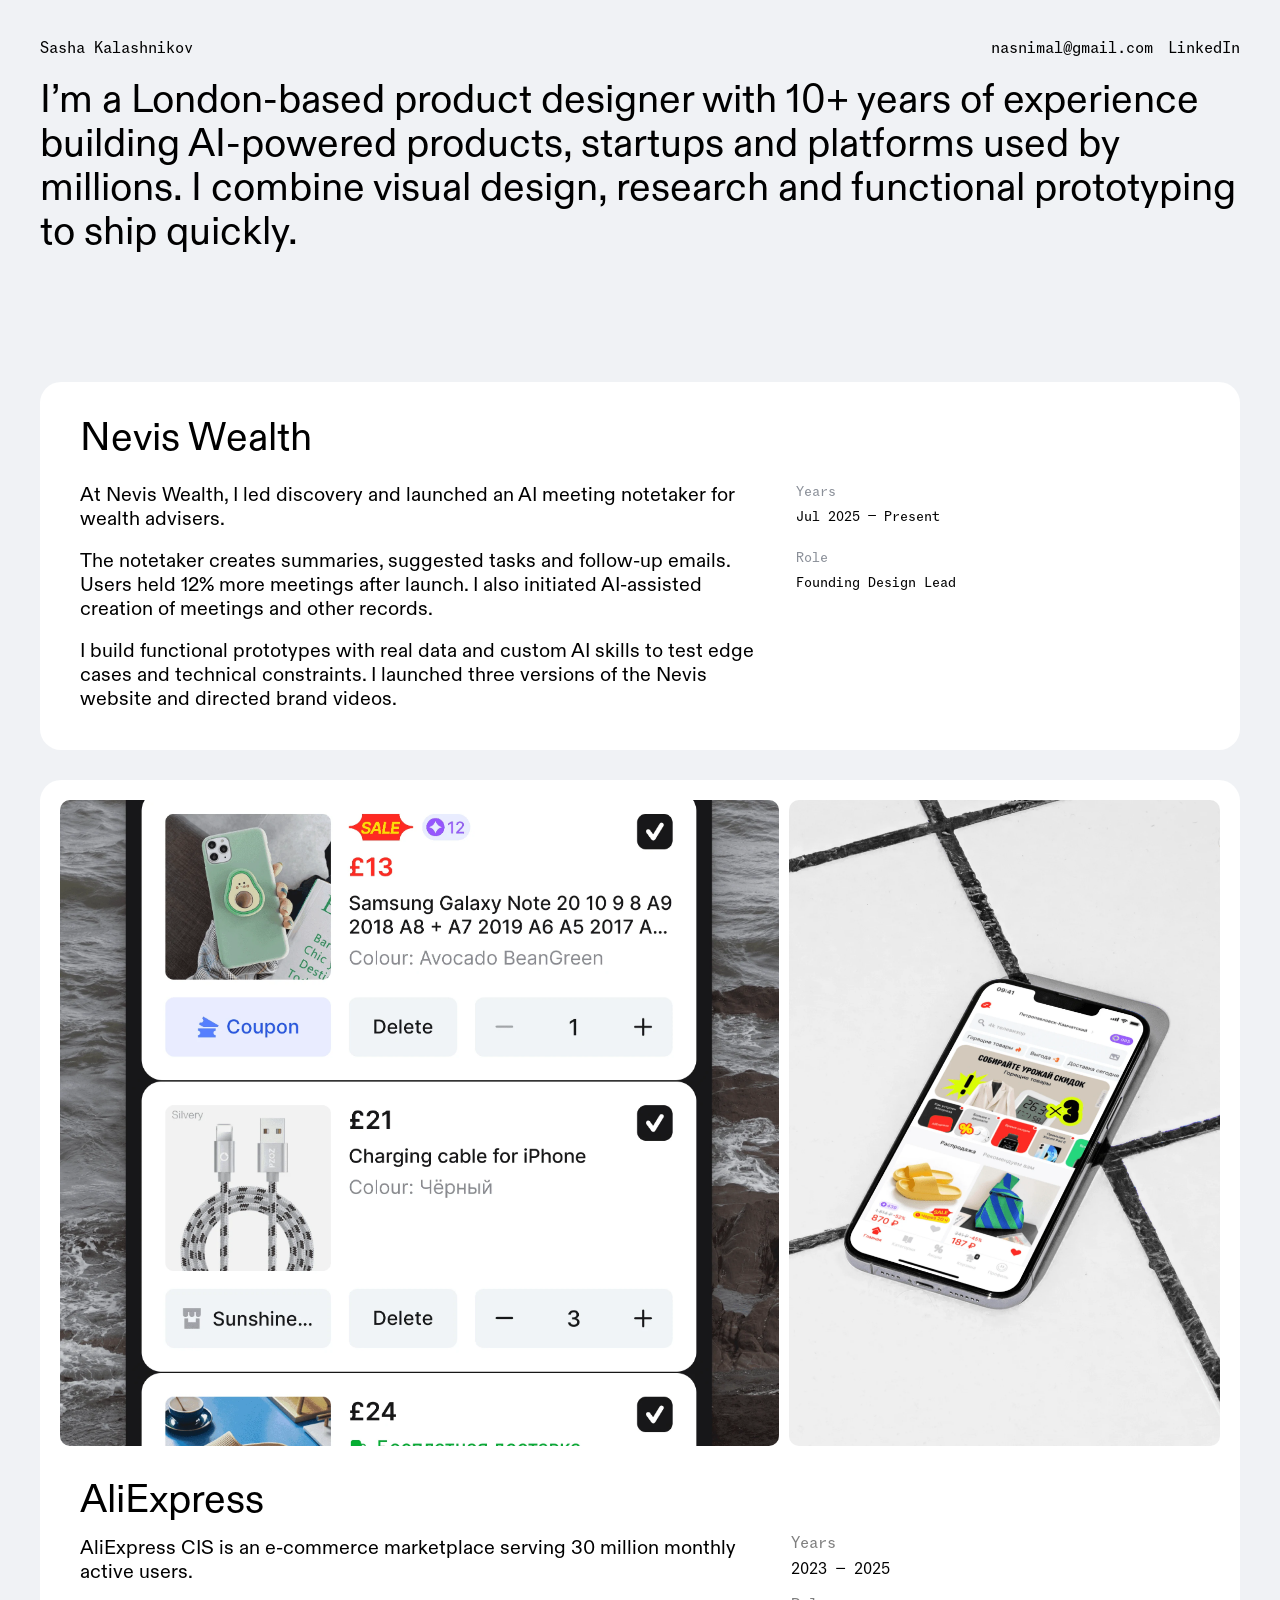
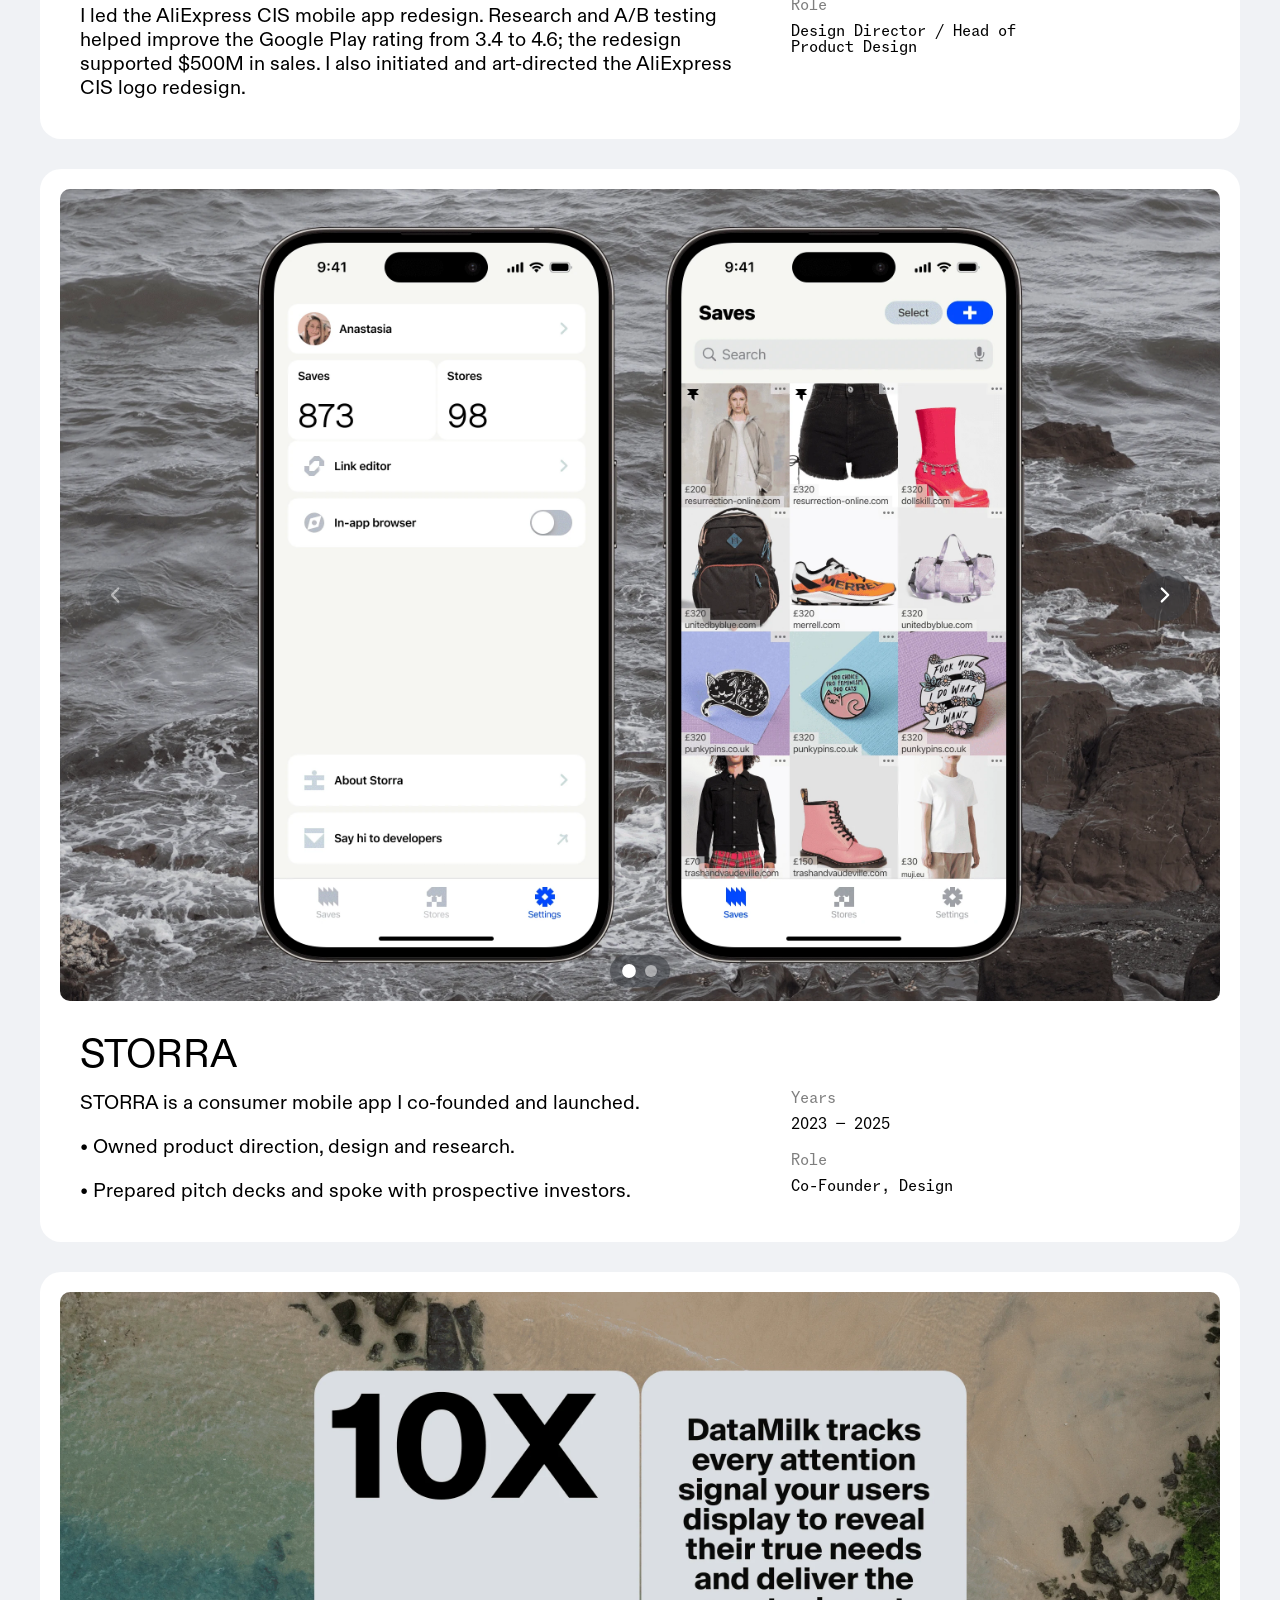
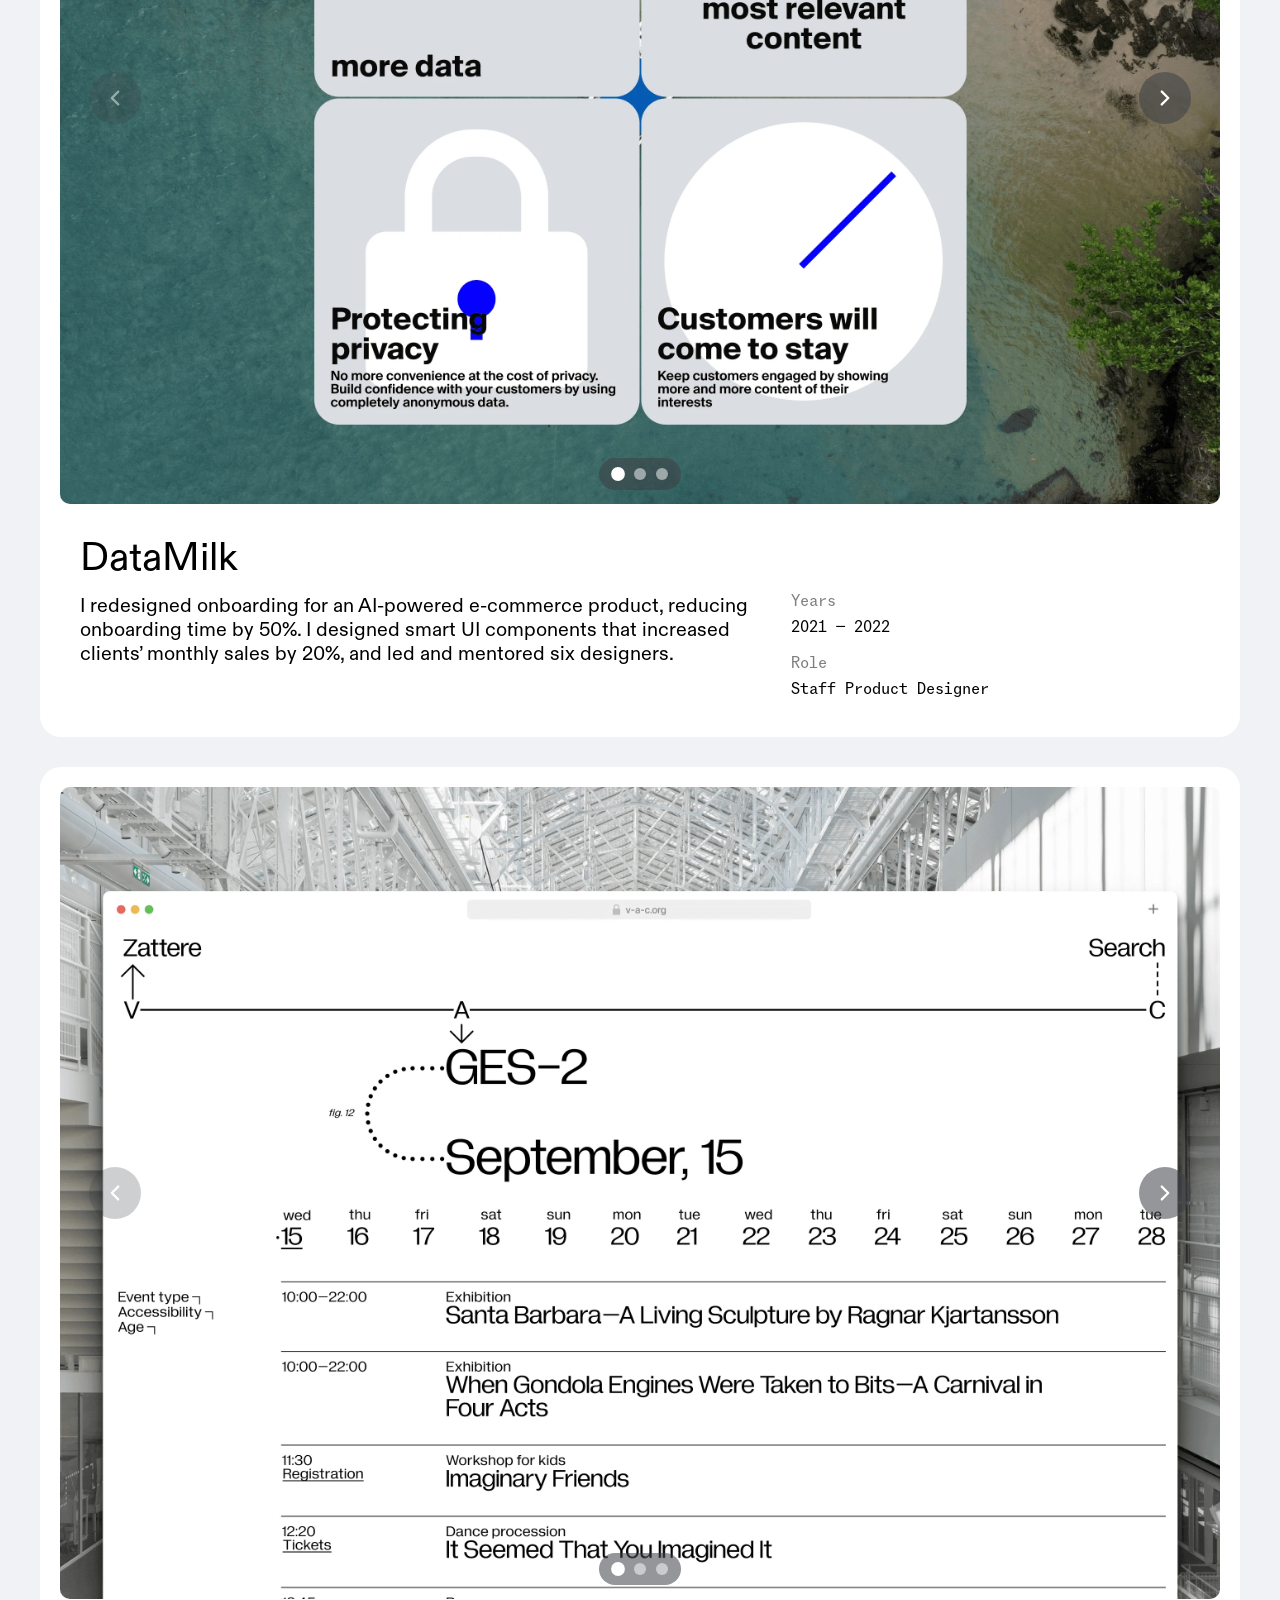
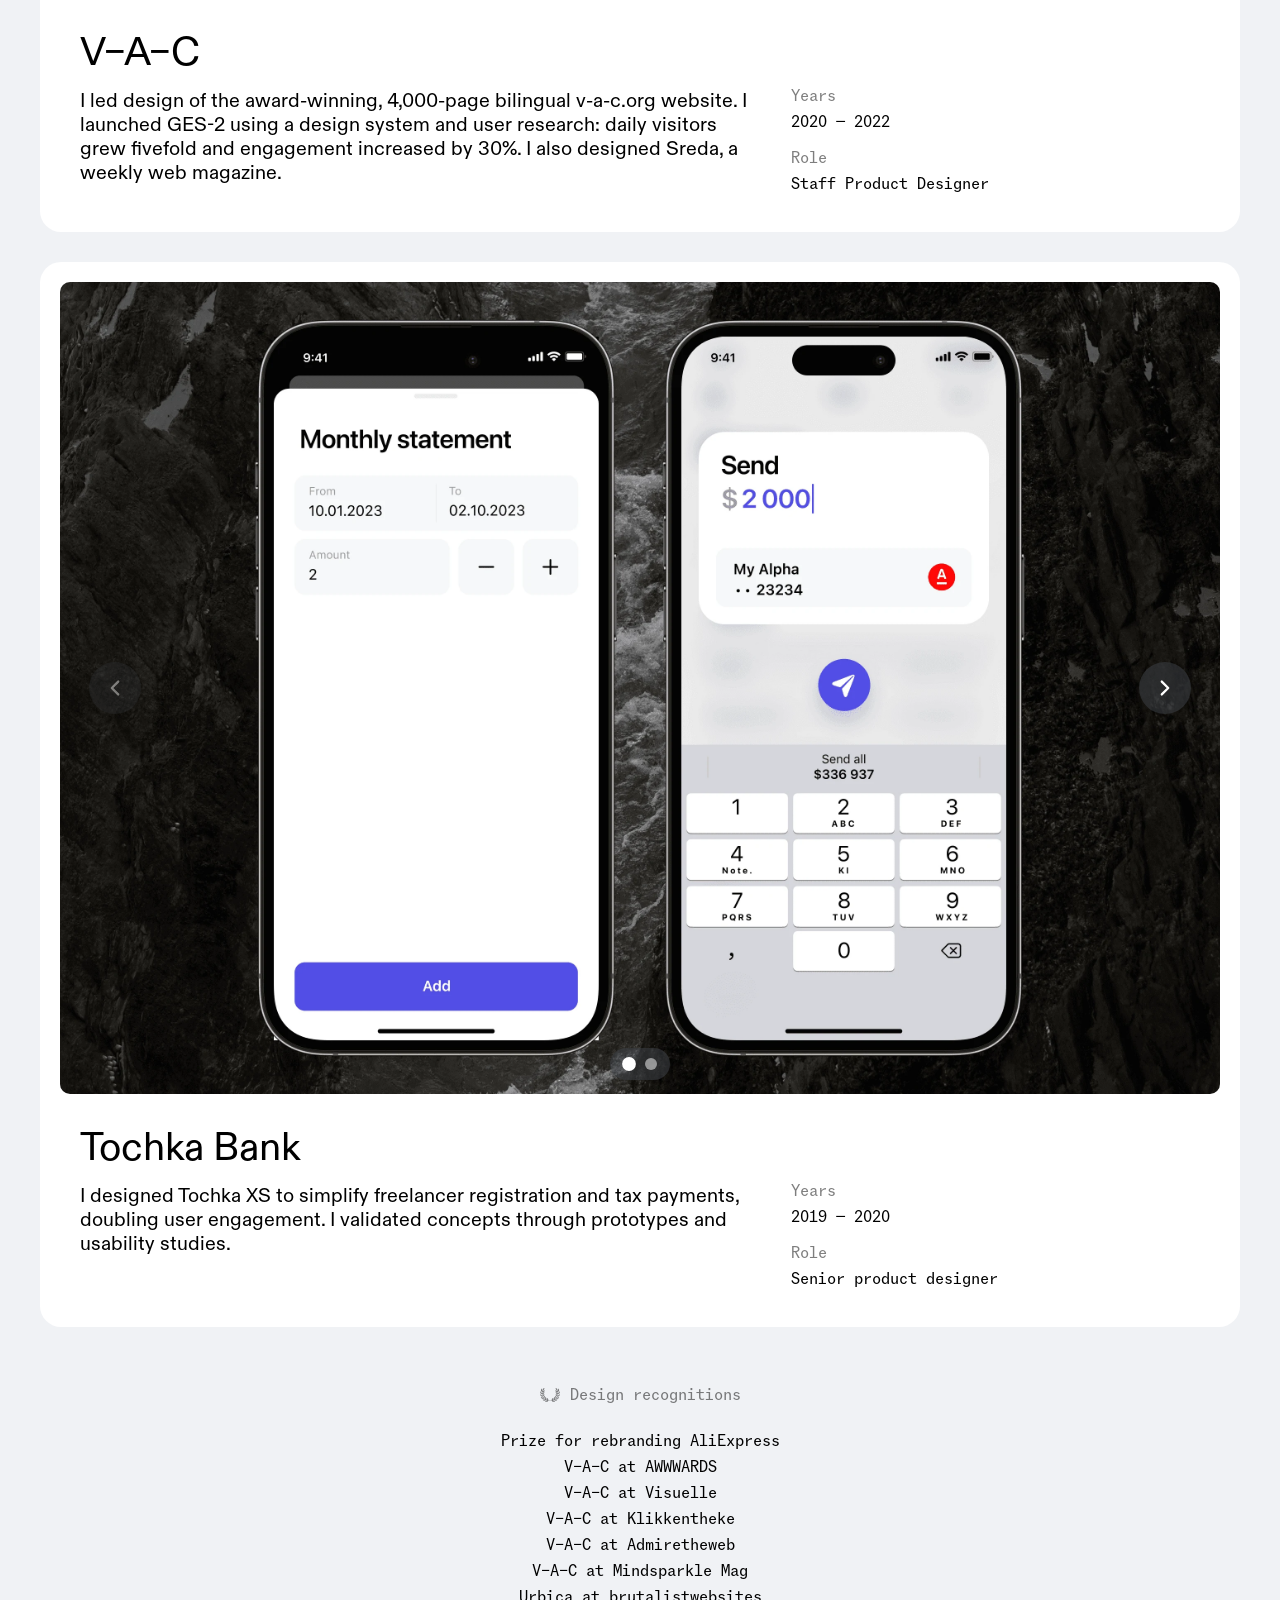
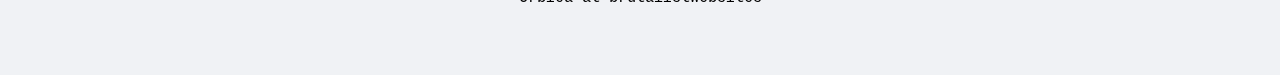
==== commit 1aa2f0af: "Use project names as portfolio titles" ====
--- a/portfolio/index.html
+++ b/portfolio/index.html
@@ -49,7 +49,7 @@
     <!-- End of bodyStart -->
     <div id="main"><!--$--><div data-root class="s-smZpR s-7LVeL s-wFDMO s-bHisP s-9Arye s-g30l5i" style="min-height:100vh;width:auto"><div class="s-y9n5pa" data-appear-id="y9n5pa" data-name="hero" name="hero" style="opacity:1;transform:none"><div class="s-j6np8s" data-name="about me" name="about me"><div class="s-i7l3aa"><div class="s-19tf65b" style="outline:none;display:flex;flex-direction:column;justify-content:flex-start;flex-shrink:0;transform:none" data-component-type="RichTextContainer"><p class="s-text text-body" data-styles-preset="body">Sasha Kalashnikov</p></div><div class="s-t0l6sv"><div class="s-1ogh0s6" style="outline:none;display:flex;flex-direction:column;justify-content:flex-start;flex-shrink:0;transform:none" data-component-type="RichTextContainer"><p class="s-text text-body" data-styles-preset="body"><!--$--><a class="s-text text-inline-link" data-styles-preset="inline-link" href="mailto:nasnimal@gmail.com" target="_blank" rel="noopener">nasnimal@gmail.com</a><!--/$--></p></div><div class="s-3icvjy" style="outline:none;display:flex;flex-direction:column;justify-content:flex-start;flex-shrink:0;transform:none" data-component-type="RichTextContainer"><p class="s-text text-body" data-styles-preset="body"><!--$--><a class="s-text text-inline-link" data-styles-preset="inline-link" href="https://www.linkedin.com/in/sashakalashnikov/" target="_blank" rel="noopener">LinkedIn</a><!--/$--></p></div></div></div><div class="s-psdkhm" style="outline:none;display:flex;flex-direction:column;justify-content:flex-start;flex-shrink:0;transform:none" data-component-type="RichTextContainer"><h1 class="s-text text-heading" data-styles-preset="heading">I’m a London-based product designer with 10+ years of experience building AI-powered products, startups and platforms used by millions. I combine visual design, research and functional prototyping to ship quickly.</h1></div></div></div><section class="nevis-case-study" id="nevis" aria-labelledby="nevis-title">
   <div class="nevis-case-study__content">
-    <h2 id="nevis-title">Nevis Wealth — AI for wealth management</h2>
+    <h2 id="nevis-title">Nevis Wealth</h2>
     <div class="nevis-case-study__details">
       <div class="nevis-case-study__copy">
         <p>At Nevis Wealth, I led discovery and launched an AI meeting notetaker for wealth advisers.</p>
@@ -59,7 +59,7 @@
       <dl class="nevis-case-study__meta"><div><dt>Years</dt><dd>Jul 2025 — Present</dd></div><div><dt>Role</dt><dd>Founding Design Lead</dd></div></dl>
     </div>
   </div>
-</section><div class="ssr-variant hidden-mobile hidden-tablet"><div class="s-81p58k-container" data-appear-id="81p58k" id="aliexpress" style="opacity:1"><!--$--><a class="s-R4rqF s-bHisP s-9Arye s-7LVeL s-1ljelyq s-v-1ljelyq s-htfuqd" data-name="Desktop" style="background-color:rgb(255, 255, 255);border-bottom-left-radius:21px;border-bottom-right-radius:21px;border-top-left-radius:21px;border-top-right-radius:21px;max-width:100%;width:100%" href="/portfolio/aliexpress"><div class="s-jo7k47-container" style="opacity:0;transform:translate(-50%, -50%)"><div class="s-LNNdN s-7LVeL s-1uskf6y s-v-1uskf6y" data-name="Variant 1" style="background-color:rgb(0, 0, 0);border-bottom-left-radius:100px;border-bottom-right-radius:100px;border-top-left-radius:100px;border-top-right-radius:100px"><div class="s-3cq4np" data-name="LinkedIn" style="outline:none;display:flex;flex-direction:column;justify-content:flex-start;flex-shrink:0;--extracted-r6o4lv:rgb(255, 255, 255);--sk-paragraph-spacing:0px;transform:none" data-component-type="RichTextContainer"><p class="s-text text-body" data-styles-preset="body" style="--sk-text-color:var(--extracted-r6o4lv, rgb(255, 255, 255))">Case study</p></div></div></div><div class="s-dh9e7g" data-name="images" style="opacity:1"><div class="s-1u6ouwd" data-name="ali-web" style="border-bottom-left-radius:10px;border-bottom-right-radius:10px;border-top-left-radius:10px;border-top-right-radius:10px"><div style="position:absolute;border-radius:inherit;top:0;right:0;bottom:0;left:0" data-background-image-wrapper="true"><img loading="lazy" decoding="async" sizes="(min-width: 1200px) max((min(100vw - 80px, 1400px) - 50px) / 1.6, 1px), (max-width: 809px) calc(min(100vw - 32px, 1400px) - 32px), (min-width: 810px) and (max-width: 1199px) max((min(100vw - 60px, 1400px) - 50px) / 1.6, 1px)" srcset="../assets/images/gWtnJFG1p2rvQF6sLZQMRFHaJl4.webp 512w,../assets/images/gWtnJFG1p2rvQF6sLZQMRFHaJl4.webp 1024w,../assets/images/gWtnJFG1p2rvQF6sLZQMRFHaJl4.webp 2048w,../assets/images/gWtnJFG1p2rvQF6sLZQMRFHaJl4.webp 3024w" src="../assets/images/gWtnJFG1p2rvQF6sLZQMRFHaJl4.webp" alt style="display:block;width:100%;height:100%;border-radius:inherit;object-position:center top;object-fit:cover" data-original-sizes="max((min(100vw - 80px, 1400px) - 50px) / 1.6, 1px)"></div></div><div class="s-106oeh5" data-name="ali-app" style="border-bottom-left-radius:10px;border-bottom-right-radius:10px;border-top-left-radius:10px;border-top-right-radius:10px"><div style="position:absolute;border-radius:inherit;top:0;right:0;bottom:0;left:0" data-background-image-wrapper="true"><img loading="lazy" decoding="async" sizes="(min-width: 1200px) max((min(100vw - 80px, 1400px) - 50px) * 0.375, 1px), (max-width: 809px) calc(min(100vw - 32px, 1400px) - 32px), (min-width: 810px) and (max-width: 1199px) max((min(100vw - 60px, 1400px) - 50px) * 0.375, 1px)" srcset="../assets/images/EdvCTncfJ2kMqh175hJMnltcgk.webp 684w,../assets/images/EdvCTncfJ2kMqh175hJMnltcgk.webp 1368w,../assets/images/EdvCTncfJ2kMqh175hJMnltcgk.webp 1700w" src="../assets/images/EdvCTncfJ2kMqh175hJMnltcgk.webp" alt style="display:block;width:100%;height:100%;border-radius:inherit;object-position:center;object-fit:cover" data-original-sizes="max((min(100vw - 80px, 1400px) - 50px) * 0.375, 1px)"></div></div></div><div class="s-1ivdwkr" data-name="description"><div class="s-mvidow" data-name="title" style="outline:none;display:flex;flex-direction:column;justify-content:flex-start;flex-shrink:0;--sk-paragraph-spacing:0px;transform:none" data-component-type="RichTextContainer"><h1 class="s-text text-heading" data-styles-preset="heading">AliExpress — Marketplace redesign</h1></div><div class="s-saphly" data-name="Frame 1321317462"><div class="s-7tl5ib" data-name="DataMilk is an AI tool that autonomously optimizes E-Commerce websites to improve the customer experience and drive increased sales. I’m responsible to manage all the website development. The final goal is to deliver the product values through the website and attract all the possible clients." style="outline:none;display:flex;flex-direction:column;justify-content:flex-start;flex-shrink:0;--sk-paragraph-spacing:0px;transform:none" data-component-type="RichTextContainer"><p class="s-text text-content" data-styles-preset="content">AliExpress CIS is an e-commerce marketplace serving 30 million monthly active users.</p><p class="s-text text-content" data-styles-preset="content">I led the AliExpress CIS mobile app redesign. Research and A/B testing helped improve the Google Play rating from 3.4 to 4.6; the redesign supported $500M in sales. I also initiated and art-directed the AliExpress CIS logo redesign.</p></div><div class="s-122e2ke" data-name="Frame 1762"><div class="s-1un86gw" data-name="Frame 1029"><div class="s-1e2fe8o" data-name="Years" style="outline:none;display:flex;flex-direction:column;justify-content:flex-start;flex-shrink:0;--sk-paragraph-spacing:0px;opacity:0.5;transform:none" data-component-type="RichTextContainer"><p class="s-text text-body" data-styles-preset="body">Years</p></div><div class="s-oluw38" data-name="2022 — Current" style="outline:none;display:flex;flex-direction:column;justify-content:flex-start;flex-shrink:0;--sk-paragraph-spacing:0px;transform:none" data-component-type="RichTextContainer"><p class="s-text text-body" data-styles-preset="body">2023 — 2025</p></div></div><div class="s-nel1tm" data-name="Frame 1031"><div class="s-1tq1a83" data-name="Role" style="outline:none;display:flex;flex-direction:column;justify-content:flex-start;flex-shrink:0;--sk-paragraph-spacing:0px;opacity:0.5;transform:none" data-component-type="RichTextContainer"><p class="s-text text-body" data-styles-preset="body">Role</p></div><div class="s-1t94ezg" data-name="Design Lead" style="outline:none;display:flex;flex-direction:column;justify-content:flex-start;flex-shrink:0;--sk-paragraph-spacing:0px;transform:none" data-component-type="RichTextContainer"><p class="s-text text-body" data-styles-preset="body">Design Director / Head of Product Design</p></div></div></div></div></div></a><!--/$--></div></div><div class="ssr-variant hidden-desktop hidden-tablet"><div class="s-81p58k-container" data-appear-id="81p58k" id="aliexpress" style="opacity:1"><!--$--><a class="s-R4rqF s-bHisP s-9Arye s-7LVeL s-1ljelyq s-v-1dgvfvs s-htfuqd" data-name="Phone" style="background-color:rgb(255, 255, 255);border-bottom-left-radius:21px;border-bottom-right-radius:21px;border-top-left-radius:21px;border-top-right-radius:21px;max-width:100%;width:100%" href="/portfolio/aliexpress"><div class="s-jo7k47-container" style="opacity:1;transform:none"><div class="s-LNNdN s-7LVeL s-1uskf6y s-v-1uskf6y" data-name="Variant 1" style="background-color:rgb(0, 0, 0);border-bottom-left-radius:100px;border-bottom-right-radius:100px;border-top-left-radius:100px;border-top-right-radius:100px"><div class="s-3cq4np" data-name="LinkedIn" style="outline:none;display:flex;flex-direction:column;justify-content:flex-start;flex-shrink:0;--extracted-r6o4lv:rgb(255, 255, 255);--sk-paragraph-spacing:0px;transform:none" data-component-type="RichTextContainer"><p class="s-text text-body" data-styles-preset="body" style="--sk-text-color:var(--extracted-r6o4lv, rgb(255, 255, 255))">Case study</p></div></div></div><div class="s-dh9e7g" data-name="images" style="opacity:1"><div class="s-1u6ouwd" data-name="ali-web" style="border-bottom-left-radius:10px;border-bottom-right-radius:10px;border-top-left-radius:10px;border-top-right-radius:10px"><div style="position:absolute;border-radius:inherit;top:0;right:0;bottom:0;left:0" data-background-image-wrapper="true"><img loading="lazy" decoding="async" sizes="(min-width: 1200px) max((min(100vw - 80px, 1400px) - 50px) / 1.6, 1px), (max-width: 809px) calc(min(100vw - 32px, 1400px) - 32px), (min-width: 810px) and (max-width: 1199px) max((min(100vw - 60px, 1400px) - 50px) / 1.6, 1px)" srcset="../assets/images/gWtnJFG1p2rvQF6sLZQMRFHaJl4.webp 512w,../assets/images/gWtnJFG1p2rvQF6sLZQMRFHaJl4.webp 1024w,../assets/images/gWtnJFG1p2rvQF6sLZQMRFHaJl4.webp 2048w,../assets/images/gWtnJFG1p2rvQF6sLZQMRFHaJl4.webp 3024w" src="../assets/images/gWtnJFG1p2rvQF6sLZQMRFHaJl4.webp" alt style="display:block;width:100%;height:100%;border-radius:inherit;object-position:center top;object-fit:cover" data-original-sizes="calc(min(100vw - 32px, 1400px) - 32px)"></div></div><div class="s-106oeh5" data-name="ali-app" style="border-bottom-left-radius:10px;border-bottom-right-radius:10px;border-top-left-radius:10px;border-top-right-radius:10px"><div style="position:absolute;border-radius:inherit;top:0;right:0;bottom:0;left:0" data-background-image-wrapper="true"><img loading="lazy" decoding="async" sizes="(min-width: 1200px) max((min(100vw - 80px, 1400px) - 50px) * 0.375, 1px), (max-width: 809px) calc(min(100vw - 32px, 1400px) - 32px), (min-width: 810px) and (max-width: 1199px) max((min(100vw - 60px, 1400px) - 50px) * 0.375, 1px)" srcset="../assets/images/EdvCTncfJ2kMqh175hJMnltcgk.webp 684w,../assets/images/EdvCTncfJ2kMqh175hJMnltcgk.webp 1368w,../assets/images/EdvCTncfJ2kMqh175hJMnltcgk.webp 1700w" src="../assets/images/EdvCTncfJ2kMqh175hJMnltcgk.webp" alt style="display:block;width:100%;height:100%;border-radius:inherit;object-position:center;object-fit:cover" data-original-sizes="calc(min(100vw - 32px, 1400px) - 32px)"></div></div></div><div class="s-1ivdwkr" data-name="description"><div class="s-mvidow" data-name="title" style="outline:none;display:flex;flex-direction:column;justify-content:flex-start;flex-shrink:0;--sk-paragraph-spacing:0px;transform:none" data-component-type="RichTextContainer"><h1 class="s-text text-heading" data-styles-preset="heading" style="--sk-text-alignment:left">AliExpress — Marketplace redesign</h1></div><div class="s-saphly" data-name="Frame 1321317462"><div class="s-7tl5ib" data-name="DataMilk is an AI tool that autonomously optimizes E-Commerce websites to improve the customer experience and drive increased sales. I’m responsible to manage all the website development. The final goal is to deliver the product values through the website and attract all the possible clients." style="outline:none;display:flex;flex-direction:column;justify-content:flex-start;flex-shrink:0;--sk-paragraph-spacing:0px;transform:none" data-component-type="RichTextContainer"><p class="s-text text-content" data-styles-preset="content">AliExpress CIS is an e-commerce marketplace serving 30 million monthly active users.</p><p class="s-text text-content" data-styles-preset="content">I led the AliExpress CIS mobile app redesign. Research and A/B testing helped improve the Google Play rating from 3.4 to 4.6; the redesign supported $500M in sales. I also initiated and art-directed the AliExpress CIS logo redesign.</p></div><div class="s-122e2ke" data-name="Frame 1762"><div class="s-1un86gw" data-name="Frame 1029"><div class="s-1e2fe8o" data-name="Years" style="outline:none;display:flex;flex-direction:column;justify-content:flex-start;flex-shrink:0;--sk-paragraph-spacing:0px;opacity:0.5;transform:none" data-component-type="RichTextContainer"><p class="s-text text-body" data-styles-preset="body">Years</p></div><div class="s-oluw38" data-name="2022 — Current" style="outline:none;display:flex;flex-direction:column;justify-content:flex-start;flex-shrink:0;--sk-paragraph-spacing:0px;transform:none" data-component-type="RichTextContainer"><p class="s-text text-body" data-styles-preset="body">2023 — 2025</p></div></div><div class="s-nel1tm" data-name="Frame 1031"><div class="s-1tq1a83" data-name="Role" style="outline:none;display:flex;flex-direction:column;justify-content:flex-start;flex-shrink:0;--sk-paragraph-spacing:0px;opacity:0.5;transform:none" data-component-type="RichTextContainer"><p class="s-text text-body" data-styles-preset="body">Role</p></div><div class="s-1t94ezg" data-name="Design Lead" style="outline:none;display:flex;flex-direction:column;justify-content:flex-start;flex-shrink:0;--sk-paragraph-spacing:0px;transform:none" data-component-type="RichTextContainer"><p class="s-text text-body" data-styles-preset="body">Design Director / Head of Product Design</p></div></div></div></div></div></a><!--/$--></div></div><div class="ssr-variant hidden-desktop hidden-mobile"><div class="s-81p58k-container" data-appear-id="81p58k" id="aliexpress" style="opacity:1"><!--$--><a class="s-R4rqF s-bHisP s-9Arye s-7LVeL s-1ljelyq s-v-1mua6k1 s-htfuqd" data-name="Tablet" style="background-color:rgb(255, 255, 255);border-bottom-left-radius:21px;border-bottom-right-radius:21px;border-top-left-radius:21px;border-top-right-radius:21px;max-width:100%;width:100%" href="/portfolio/aliexpress"><div class="s-jo7k47-container" style="opacity:0;transform:translate(-50%, -50%)"><div class="s-LNNdN s-7LVeL s-1uskf6y s-v-1uskf6y" data-name="Variant 1" style="background-color:rgb(0, 0, 0);border-bottom-left-radius:100px;border-bottom-right-radius:100px;border-top-left-radius:100px;border-top-right-radius:100px"><div class="s-3cq4np" data-name="LinkedIn" style="outline:none;display:flex;flex-direction:column;justify-content:flex-start;flex-shrink:0;--extracted-r6o4lv:rgb(255, 255, 255);--sk-paragraph-spacing:0px;transform:none" data-component-type="RichTextContainer"><p class="s-text text-body" data-styles-preset="body" style="--sk-text-color:var(--extracted-r6o4lv, rgb(255, 255, 255))">Case study</p></div></div></div><div class="s-dh9e7g" data-name="images" style="opacity:1"><div class="s-1u6ouwd" data-name="ali-web" style="border-bottom-left-radius:10px;border-bottom-right-radius:10px;border-top-left-radius:10px;border-top-right-radius:10px"><div style="position:absolute;border-radius:inherit;top:0;right:0;bottom:0;left:0" data-background-image-wrapper="true"><img loading="lazy" decoding="async" sizes="(min-width: 1200px) max((min(100vw - 80px, 1400px) - 50px) / 1.6, 1px), (max-width: 809px) calc(min(100vw - 32px, 1400px) - 32px), (min-width: 810px) and (max-width: 1199px) max((min(100vw - 60px, 1400px) - 50px) / 1.6, 1px)" srcset="../assets/images/gWtnJFG1p2rvQF6sLZQMRFHaJl4.webp 512w,../assets/images/gWtnJFG1p2rvQF6sLZQMRFHaJl4.webp 1024w,../assets/images/gWtnJFG1p2rvQF6sLZQMRFHaJl4.webp 2048w,../assets/images/gWtnJFG1p2rvQF6sLZQMRFHaJl4.webp 3024w" src="../assets/images/gWtnJFG1p2rvQF6sLZQMRFHaJl4.webp" alt style="display:block;width:100%;height:100%;border-radius:inherit;object-position:center top;object-fit:cover" data-original-sizes="max((min(100vw - 60px, 1400px) - 50px) / 1.6, 1px)"></div></div><div class="s-106oeh5" data-name="ali-app" style="border-bottom-left-radius:10px;border-bottom-right-radius:10px;border-top-left-radius:10px;border-top-right-radius:10px"><div style="position:absolute;border-radius:inherit;top:0;right:0;bottom:0;left:0" data-background-image-wrapper="true"><img loading="lazy" decoding="async" sizes="(min-width: 1200px) max((min(100vw - 80px, 1400px) - 50px) * 0.375, 1px), (max-width: 809px) calc(min(100vw - 32px, 1400px) - 32px), (min-width: 810px) and (max-width: 1199px) max((min(100vw - 60px, 1400px) - 50px) * 0.375, 1px)" srcset="../assets/images/EdvCTncfJ2kMqh175hJMnltcgk.webp 684w,../assets/images/EdvCTncfJ2kMqh175hJMnltcgk.webp 1368w,../assets/images/EdvCTncfJ2kMqh175hJMnltcgk.webp 1700w" src="../assets/images/EdvCTncfJ2kMqh175hJMnltcgk.webp" alt style="display:block;width:100%;height:100%;border-radius:inherit;object-position:center;object-fit:cover" data-original-sizes="max((min(100vw - 60px, 1400px) - 50px) * 0.375, 1px)"></div></div></div><div class="s-1ivdwkr" data-name="description"><div class="s-mvidow" data-name="title" style="outline:none;display:flex;flex-direction:column;justify-content:flex-start;flex-shrink:0;--sk-paragraph-spacing:0px;transform:none" data-component-type="RichTextContainer"><h1 class="s-text text-heading" data-styles-preset="heading">AliExpress — Marketplace redesign</h1></div><div class="s-saphly" data-name="Frame 1321317462"><div class="s-7tl5ib" data-name="DataMilk is an AI tool that autonomously optimizes E-Commerce websites to improve the customer experience and drive increased sales. I’m responsible to manage all the website development. The final goal is to deliver the product values through the website and attract all the possible clients." style="outline:none;display:flex;flex-direction:column;justify-content:flex-start;flex-shrink:0;--sk-paragraph-spacing:0px;transform:none" data-component-type="RichTextContainer"><p class="s-text text-content" data-styles-preset="content">AliExpress CIS is an e-commerce marketplace serving 30 million monthly active users.</p><p class="s-text text-content" data-styles-preset="content">I led the AliExpress CIS mobile app redesign. Research and A/B testing helped improve the Google Play rating from 3.4 to 4.6; the redesign supported $500M in sales. I also initiated and art-directed the AliExpress CIS logo redesign.</p></div><div class="s-122e2ke" data-name="Frame 1762"><div class="s-1un86gw" data-name="Frame 1029"><div class="s-1e2fe8o" data-name="Years" style="outline:none;display:flex;flex-direction:column;justify-content:flex-start;flex-shrink:0;--sk-paragraph-spacing:0px;opacity:0.5;transform:none" data-component-type="RichTextContainer"><p class="s-text text-body" data-styles-preset="body">Years</p></div><div class="s-oluw38" data-name="2022 — Current" style="outline:none;display:flex;flex-direction:column;justify-content:flex-start;flex-shrink:0;--sk-paragraph-spacing:0px;transform:none" data-component-type="RichTextContainer"><p class="s-text text-body" data-styles-preset="body">2023 — 2025</p></div></div><div class="s-nel1tm" data-name="Frame 1031"><div class="s-1tq1a83" data-name="Role" style="outline:none;display:flex;flex-direction:column;justify-content:flex-start;flex-shrink:0;--sk-paragraph-spacing:0px;opacity:0.5;transform:none" data-component-type="RichTextContainer"><p class="s-text text-body" data-styles-preset="body">Role</p></div><div class="s-1t94ezg" data-name="Design Lead" style="outline:none;display:flex;flex-direction:column;justify-content:flex-start;flex-shrink:0;--sk-paragraph-spacing:0px;transform:none" data-component-type="RichTextContainer"><p class="s-text text-body" data-styles-preset="body">Design Director / Head of Product Design</p></div></div></div></div></div></a><!--/$--></div></div><div class="s-16of997" data-name="storra" name="storra"><div class="s-8xp3uc-container"><section style="display:flex;flex-direction:row;width:100%;height:100%;max-width:100%;max-height:100%;place-items:center;margin:0;padding:0px;list-style-type:none;text-indent:none;opacity:1;user-select:none"><div style="width:100%;height:100%;margin:0;padding:inherit;position:absolute;inset:0;overflow:hidden;border-radius:10px;user-select:none;perspective:1200px"><ul style="display:flex;flex-direction:row;width:100%;height:100%;max-width:100%;max-height:100%;place-items:center;margin:0;padding:0;list-style-type:none;text-indent:none;gap:10px;cursor:grab;user-select:none;transform:none;-webkit-touch-callout:none;-webkit-user-select:none;touch-action:pan-y" draggable="false"><li style="display:contents" aria-hidden="false"><div class="s-1otka1f" data-name="storra1" name="storra1" style="flex-shrink:0;user-select:none;width:100%;height:100%;opacity:1;visibility:hidden;transform:none;transform-origin:100% 50% 0"><div style="position:absolute;border-radius:inherit;top:0;right:0;bottom:0;left:0" data-background-image-wrapper="true"><img decoding="async" width="3024" height="1964" sizes="(min-width: 1200px) 1359.5682px, (min-width: 810px) and (max-width: 1199px) 1359.5682px, (max-width: 809px) 1359.5682px" data-gallery-src="../assets/images/B6YyaNQqJwLwsNMK0l3xJbwEzwU.webp" alt style="display:block;width:100%;height:100%;border-radius:inherit;object-position:center;object-fit:cover" data-original-sizes="1359.5682px"></div></div></li><li style="display:contents" aria-hidden="false"><div class="s-1vc4r6c" data-name="storra2" name="storra2" style="flex-shrink:0;user-select:none;width:100%;height:100%;opacity:1;visibility:hidden;transform:none;transform-origin:100% 50% 0"><div style="position:absolute;border-radius:inherit;top:0;right:0;bottom:0;left:0" data-background-image-wrapper="true"><img decoding="async" width="3024" height="1964" sizes="(min-width: 1200px) 1364.1874px, (min-width: 810px) and (max-width: 1199px) 1364.1874px, (max-width: 809px) 1364.1874px" data-gallery-src="../assets/images/Tfq6iGVsU810wIGfbxjlD7Hw1I.webp" alt style="display:block;width:100%;height:100%;border-radius:inherit;object-position:center;object-fit:cover" data-original-sizes="1364.1874px"></div></div></li><li style="display:contents" aria-hidden="true"><div class="s-1otka1f" data-name="storra1" name="storra1" style="flex-shrink:0;user-select:none;width:100%;height:100%;opacity:1;visibility:hidden;transform:none;transform-origin:100% 50% 0"><div style="position:absolute;border-radius:inherit;top:0;right:0;bottom:0;left:0" data-background-image-wrapper="true"><img decoding="async" width="3024" height="1964" sizes="(min-width: 1200px) 1359.5682px, (min-width: 810px) and (max-width: 1199px) 1359.5682px, (max-width: 809px) 1359.5682px" data-gallery-src="../assets/images/B6YyaNQqJwLwsNMK0l3xJbwEzwU.webp" alt style="display:block;width:100%;height:100%;border-radius:inherit;object-position:center;object-fit:cover" data-original-sizes="1359.5682px"></div></div></li><li style="display:contents" aria-hidden="true"><div class="s-1vc4r6c" data-name="storra2" name="storra2" style="flex-shrink:0;user-select:none;width:100%;height:100%;opacity:1;visibility:hidden;transform:none;transform-origin:100% 50% 0"><div style="position:absolute;border-radius:inherit;top:0;right:0;bottom:0;left:0" data-background-image-wrapper="true"><img decoding="async" width="3024" height="1964" sizes="(min-width: 1200px) 1364.1874px, (min-width: 810px) and (max-width: 1199px) 1364.1874px, (max-width: 809px) 1364.1874px" data-gallery-src="../assets/images/Tfq6iGVsU810wIGfbxjlD7Hw1I.webp" alt style="display:block;width:100%;height:100%;border-radius:inherit;object-position:center;object-fit:cover" data-original-sizes="1364.1874px"></div></div></li><li style="display:contents" aria-hidden="true"><div class="s-1otka1f" data-name="storra1" name="storra1" style="flex-shrink:0;user-select:none;width:100%;height:100%;opacity:1;visibility:hidden;transform:none;transform-origin:100% 50% 0"><div style="position:absolute;border-radius:inherit;top:0;right:0;bottom:0;left:0" data-background-image-wrapper="true"><img decoding="async" width="3024" height="1964" sizes="(min-width: 1200px) 1359.5682px, (min-width: 810px) and (max-width: 1199px) 1359.5682px, (max-width: 809px) 1359.5682px" data-gallery-src="../assets/images/B6YyaNQqJwLwsNMK0l3xJbwEzwU.webp" alt style="display:block;width:100%;height:100%;border-radius:inherit;object-position:center;object-fit:cover" data-original-sizes="1359.5682px"></div></div></li><li style="display:contents" aria-hidden="true"><div class="s-1vc4r6c" data-name="storra2" name="storra2" style="flex-shrink:0;user-select:none;width:100%;height:100%;opacity:1;visibility:hidden;transform:none;transform-origin:100% 50% 0"><div style="position:absolute;border-radius:inherit;top:0;right:0;bottom:0;left:0" data-background-image-wrapper="true"><img decoding="async" width="3024" height="1964" sizes="(min-width: 1200px) 1364.1874px, (min-width: 810px) and (max-width: 1199px) 1364.1874px, (max-width: 809px) 1364.1874px" data-gallery-src="../assets/images/Tfq6iGVsU810wIGfbxjlD7Hw1I.webp" alt style="display:block;width:100%;height:100%;border-radius:inherit;object-position:center;object-fit:cover" data-original-sizes="1364.1874px"></div></div></li><li style="display:contents" aria-hidden="true"><div class="s-1otka1f" data-name="storra1" name="storra1" style="flex-shrink:0;user-select:none;width:100%;height:100%;opacity:1;visibility:hidden;transform:none;transform-origin:100% 50% 0"><div style="position:absolute;border-radius:inherit;top:0;right:0;bottom:0;left:0" data-background-image-wrapper="true"><img decoding="async" width="3024" height="1964" sizes="(min-width: 1200px) 1359.5682px, (min-width: 810px) and (max-width: 1199px) 1359.5682px, (max-width: 809px) 1359.5682px" data-gallery-src="../assets/images/B6YyaNQqJwLwsNMK0l3xJbwEzwU.webp" alt style="display:block;width:100%;height:100%;border-radius:inherit;object-position:center;object-fit:cover" data-original-sizes="1359.5682px"></div></div></li><li style="display:contents" aria-hidden="true"><div class="s-1vc4r6c" data-name="storra2" name="storra2" style="flex-shrink:0;user-select:none;width:100%;height:100%;opacity:1;visibility:hidden;transform:none;transform-origin:100% 50% 0"><div style="position:absolute;border-radius:inherit;top:0;right:0;bottom:0;left:0" data-background-image-wrapper="true"><img decoding="async" width="3024" height="1964" sizes="(min-width: 1200px) 1364.1874px, (min-width: 810px) and (max-width: 1199px) 1364.1874px, (max-width: 809px) 1364.1874px" data-gallery-src="../assets/images/Tfq6iGVsU810wIGfbxjlD7Hw1I.webp" alt style="display:block;width:100%;height:100%;border-radius:inherit;object-position:center;object-fit:cover" data-original-sizes="1364.1874px"></div></div></li></ul></div><fieldset style="display:flex;justify-content:space-between;align-items:center;position:absolute;pointer-events:none;user-select:none;top:0;left:0;right:0;bottom:0;border:0;padding:0;margin:0" aria-label="Slideshow pagination controls" class="s--slideshow-controls"><div style="position:absolute;display:flex;flex-direction:row;justify-content:space-between;gap:unset;opacity:1;align-items:center;inset:20px;top:20px;left:20px;right:20px;bottom:20px"><button type="button" style="border:none;display:block;place-content:center;place-items:center;overflow:hidden;background:transparent;cursor:pointer;margin:0;padding:0;background-color:rgba(0, 0, 0, 0.2);width:40px;height:40px;border-radius:40px;pointer-events:auto;transform:none" aria-label="Previous" tabindex="0"><img loading="lazy" decoding="async" width="40" height="40" src="../assets/images/6tTbkXggWgQCAJ4DO2QEdXXmgM.svg" alt="Back Arrow"></button><button type="button" style="border:none;display:block;place-content:center;place-items:center;overflow:hidden;background:transparent;cursor:pointer;margin:0;padding:0;background-color:rgba(0, 0, 0, 0.2);width:40px;height:40px;border-radius:40px;pointer-events:auto;transform:none" aria-label="Next" tabindex="0"><img loading="lazy" decoding="async" width="40" height="40" src="../assets/images/11KSGbIZoRSg4pjdnUoif6MKHI.svg" alt="Next Arrow"></button></div><div style="display:flex;place-content:center;place-items:center;overflow:hidden;position:absolute;pointer-events:auto;left:50%;top:unset;transform:translateX(-50%);flex-direction:row;bottom:10px;border-radius:50px;background-color:rgba(0, 0, 0, 0.2);user-select:none"><button aria-label="Scroll to page 1" type="button" style="border:none;display:flex;place-content:center;place-items:center;overflow:hidden;background:transparent;cursor:pointer;margin:0;padding:10px 5px 10px 10px"><div style="border-radius:50%;background:white;cursor:pointer;border:none;place-content:center;place-items:center;padding:0;width:10px;height:10px;background-color:rgb(255, 255, 255);opacity:1"></div></button><button aria-label="Scroll to page 2" type="button" style="border:none;display:flex;place-content:center;place-items:center;overflow:hidden;background:transparent;cursor:pointer;margin:0;padding:10px 10px 10px 5px"><div style="border-radius:50%;background:white;cursor:pointer;border:none;place-content:center;place-items:center;padding:0;width:10px;height:10px;background-color:rgb(255, 255, 255);opacity:0.5"></div></button></div></fieldset></section></div><div class="s-pwkxjr" data-name="description" name="description"><div class="ssr-variant hidden-mobile hidden-tablet"><div class="s-134dph6" data-name="title" style="outline:none;display:flex;flex-direction:column;justify-content:flex-start;flex-shrink:0;transform:none" data-component-type="RichTextContainer"><h1 class="s-text text-heading" data-styles-preset="heading">STORRA — Shopping organiser</h1></div></div><div class="ssr-variant hidden-desktop hidden-tablet"><div class="s-134dph6" data-name="title" style="outline:none;display:flex;flex-direction:column;justify-content:flex-start;flex-shrink:0;transform:none" data-component-type="RichTextContainer"><h1 class="s-text text-heading" data-styles-preset="heading" style="--sk-text-alignment:left">STORRA — Shopping organiser</h1></div></div><div class="ssr-variant hidden-desktop hidden-mobile"><div class="s-134dph6" data-name="title" style="outline:none;display:flex;flex-direction:column;justify-content:flex-start;flex-shrink:0;transform:none" data-component-type="RichTextContainer"><h1 class="s-text text-heading" data-styles-preset="heading" style="--sk-text-alignment:left">STORRA — Shopping organiser</h1></div></div><div class="s-1ee0mlg" data-name="Frame 1321317462" name="Frame 1321317462"><div class="s-1o33b9y" data-name="DataMilk is an AI tool that autonomously optimizes E-Commerce websites to improve the customer experience and drive increased sales. I’m responsible to manage all the website development. The final goal is to deliver the product values through the website and attract all the possible clients." style="outline:none;display:flex;flex-direction:column;justify-content:flex-start;flex-shrink:0;transform:none" data-component-type="RichTextContainer"><p class="s-text text-content" data-styles-preset="content">STORRA is a consumer mobile app I co-founded and launched.</p><p class="s-text text-content" data-styles-preset="content">• Owned product direction, design and research.</p><p class="s-text text-content" data-styles-preset="content">• Prepared pitch decks and spoke with prospective investors.</p></div><div class="s-9me7vr" data-name="Frame 1762" name="Frame 1762"><div class="s-1s2lw25" data-name="Frame 1029" name="Frame 1029"><div class="s-d2ni75" data-name="Years" style="outline:none;display:flex;flex-direction:column;justify-content:flex-start;flex-shrink:0;transform:none" data-component-type="RichTextContainer"><p class="s-text text-body" data-styles-preset="body">Years</p></div><div class="s-sb5zlk" data-name="2022 — Current" style="outline:none;display:flex;flex-direction:column;justify-content:flex-start;flex-shrink:0;transform:none" data-component-type="RichTextContainer"><p class="s-text text-body" data-styles-preset="body">2023 — 2025</p></div></div><div class="s-1s9no8m" data-name="Frame 1031" name="Frame 1031"><div class="s-1cbu5i7" data-name="Role" style="outline:none;display:flex;flex-direction:column;justify-content:flex-start;flex-shrink:0;transform:none" data-component-type="RichTextContainer"><p class="s-text text-body" data-styles-preset="body">Role</p></div><div class="s-1wgesdf" data-name="Design Lead" style="outline:none;display:flex;flex-direction:column;justify-content:flex-start;flex-shrink:0;transform:none" data-component-type="RichTextContainer"><p class="s-text text-body" data-styles-preset="body">Co-Founder, Design</p></div></div></div></div></div></div><div class="s-141s8km" data-name="datamilk" name="datamilk"><div class="s-188qxaa-container"><section style="display:flex;flex-direction:row;width:100%;height:100%;max-width:100%;max-height:100%;place-items:center;margin:0;padding:0px;list-style-type:none;text-indent:none;opacity:1;user-select:none"><div style="width:100%;height:100%;margin:0;padding:inherit;position:absolute;inset:0;overflow:hidden;border-radius:10px;user-select:none;perspective:1200px"><ul style="display:flex;flex-direction:row;width:100%;height:100%;max-width:100%;max-height:100%;place-items:center;margin:0;padding:0;list-style-type:none;text-indent:none;gap:10px;cursor:grab;user-select:none;transform:none;-webkit-touch-callout:none;-webkit-user-select:none;touch-action:pan-y" draggable="false"><li style="display:contents" aria-hidden="false"><div class="s-111fakl" data-name="datamilk3" name="datamilk3" style="flex-shrink:0;user-select:none;width:100%;height:100%;opacity:1;visibility:hidden;transform:none;transform-origin:100% 50% 0"><div style="position:absolute;border-radius:inherit;top:0;right:0;bottom:0;left:0" data-background-image-wrapper="true"><img decoding="async" width="3024" height="1964" sizes="(min-width: 1200px) 1364.1874px, (min-width: 810px) and (max-width: 1199px) 1364.1874px, (max-width: 809px) 1364.1874px" data-gallery-src="../assets/images/7DozCENVu3a5qwi6sG7hld7kE.webp" alt style="display:block;width:100%;height:100%;border-radius:inherit;object-position:center;object-fit:cover" data-original-sizes="1364.1874px"></div></div></li><li style="display:contents" aria-hidden="false"><div class="s-wdtnzm" data-name="datamilk2" name="datamilk2" style="flex-shrink:0;user-select:none;width:100%;height:100%;opacity:1;visibility:hidden;transform:none;transform-origin:100% 50% 0"><div style="position:absolute;border-radius:inherit;top:0;right:0;bottom:0;left:0" data-background-image-wrapper="true"><img decoding="async" width="3024" height="1964" sizes="(min-width: 1200px) 1364.1874px, (min-width: 810px) and (max-width: 1199px) 1364.1874px, (max-width: 809px) 1364.1874px" data-gallery-src="../assets/images/er7cmU5guKjR0HldU62ZqOSPQGc.webp" alt style="display:block;width:100%;height:100%;border-radius:inherit;object-position:center;object-fit:cover" data-original-sizes="1364.1874px"></div></div></li><li style="display:contents" aria-hidden="false"><div class="s-12gkpyo" data-name="datamilk1" name="datamilk1" style="flex-shrink:0;user-select:none;width:100%;height:100%;opacity:1;visibility:hidden;transform:none;transform-origin:100% 50% 0"><div style="position:absolute;border-radius:inherit;top:0;right:0;bottom:0;left:0" data-background-image-wrapper="true"><img decoding="async" width="3024" height="1964" sizes="(min-width: 1200px) 1359.5682px, (min-width: 810px) and (max-width: 1199px) 1359.5682px, (max-width: 809px) 1359.5682px" data-gallery-src="../assets/images/ec0MNiJzIChwH6oNCaWcXbWJa8.png" alt style="display:block;width:100%;height:100%;border-radius:inherit;object-position:center;object-fit:cover" data-original-sizes="1359.5682px"></div></div></li><li style="display:contents" aria-hidden="true"><div class="s-111fakl" data-name="datamilk3" name="datamilk3" style="flex-shrink:0;user-select:none;width:100%;height:100%;opacity:1;visibility:hidden;transform:none;transform-origin:100% 50% 0"><div style="position:absolute;border-radius:inherit;top:0;right:0;bottom:0;left:0" data-background-image-wrapper="true"><img decoding="async" width="3024" height="1964" sizes="(min-width: 1200px) 1364.1874px, (min-width: 810px) and (max-width: 1199px) 1364.1874px, (max-width: 809px) 1364.1874px" data-gallery-src="../assets/images/7DozCENVu3a5qwi6sG7hld7kE.webp" alt style="display:block;width:100%;height:100%;border-radius:inherit;object-position:center;object-fit:cover" data-original-sizes="1364.1874px"></div></div></li><li style="display:contents" aria-hidden="true"><div class="s-wdtnzm" data-name="datamilk2" name="datamilk2" style="flex-shrink:0;user-select:none;width:100%;height:100%;opacity:1;visibility:hidden;transform:none;transform-origin:100% 50% 0"><div style="position:absolute;border-radius:inherit;top:0;right:0;bottom:0;left:0" data-background-image-wrapper="true"><img decoding="async" width="3024" height="1964" sizes="(min-width: 1200px) 1364.1874px, (min-width: 810px) and (max-width: 1199px) 1364.1874px, (max-width: 809px) 1364.1874px" data-gallery-src="../assets/images/er7cmU5guKjR0HldU62ZqOSPQGc.webp" alt style="display:block;width:100%;height:100%;border-radius:inherit;object-position:center;object-fit:cover" data-original-sizes="1364.1874px"></div></div></li><li style="display:contents" aria-hidden="true"><div class="s-12gkpyo" data-name="datamilk1" name="datamilk1" style="flex-shrink:0;user-select:none;width:100%;height:100%;opacity:1;visibility:hidden;transform:none;transform-origin:100% 50% 0"><div style="position:absolute;border-radius:inherit;top:0;right:0;bottom:0;left:0" data-background-image-wrapper="true"><img decoding="async" width="3024" height="1964" sizes="(min-width: 1200px) 1359.5682px, (min-width: 810px) and (max-width: 1199px) 1359.5682px, (max-width: 809px) 1359.5682px" data-gallery-src="../assets/images/ec0MNiJzIChwH6oNCaWcXbWJa8.png" alt style="display:block;width:100%;height:100%;border-radius:inherit;object-position:center;object-fit:cover" data-original-sizes="1359.5682px"></div></div></li><li style="display:contents" aria-hidden="true"><div class="s-111fakl" data-name="datamilk3" name="datamilk3" style="flex-shrink:0;user-select:none;width:100%;height:100%;opacity:1;visibility:hidden;transform:none;transform-origin:100% 50% 0"><div style="position:absolute;border-radius:inherit;top:0;right:0;bottom:0;left:0" data-background-image-wrapper="true"><img decoding="async" width="3024" height="1964" sizes="(min-width: 1200px) 1364.1874px, (min-width: 810px) and (max-width: 1199px) 1364.1874px, (max-width: 809px) 1364.1874px" data-gallery-src="../assets/images/7DozCENVu3a5qwi6sG7hld7kE.webp" alt style="display:block;width:100%;height:100%;border-radius:inherit;object-position:center;object-fit:cover" data-original-sizes="1364.1874px"></div></div></li><li style="display:contents" aria-hidden="true"><div class="s-wdtnzm" data-name="datamilk2" name="datamilk2" style="flex-shrink:0;user-select:none;width:100%;height:100%;opacity:1;visibility:hidden;transform:none;transform-origin:100% 50% 0"><div style="position:absolute;border-radius:inherit;top:0;right:0;bottom:0;left:0" data-background-image-wrapper="true"><img decoding="async" width="3024" height="1964" sizes="(min-width: 1200px) 1364.1874px, (min-width: 810px) and (max-width: 1199px) 1364.1874px, (max-width: 809px) 1364.1874px" data-gallery-src="../assets/images/er7cmU5guKjR0HldU62ZqOSPQGc.webp" alt style="display:block;width:100%;height:100%;border-radius:inherit;object-position:center;object-fit:cover" data-original-sizes="1364.1874px"></div></div></li><li style="display:contents" aria-hidden="true"><div class="s-12gkpyo" data-name="datamilk1" name="datamilk1" style="flex-shrink:0;user-select:none;width:100%;height:100%;opacity:1;visibility:hidden;transform:none;transform-origin:100% 50% 0"><div style="position:absolute;border-radius:inherit;top:0;right:0;bottom:0;left:0" data-background-image-wrapper="true"><img decoding="async" width="3024" height="1964" sizes="(min-width: 1200px) 1359.5682px, (min-width: 810px) and (max-width: 1199px) 1359.5682px, (max-width: 809px) 1359.5682px" data-gallery-src="../assets/images/ec0MNiJzIChwH6oNCaWcXbWJa8.png" alt style="display:block;width:100%;height:100%;border-radius:inherit;object-position:center;object-fit:cover" data-original-sizes="1359.5682px"></div></div></li><li style="display:contents" aria-hidden="true"><div class="s-111fakl" data-name="datamilk3" name="datamilk3" style="flex-shrink:0;user-select:none;width:100%;height:100%;opacity:1;visibility:hidden;transform:none;transform-origin:100% 50% 0"><div style="position:absolute;border-radius:inherit;top:0;right:0;bottom:0;left:0" data-background-image-wrapper="true"><img decoding="async" width="3024" height="1964" sizes="(min-width: 1200px) 1364.1874px, (min-width: 810px) and (max-width: 1199px) 1364.1874px, (max-width: 809px) 1364.1874px" data-gallery-src="../assets/images/7DozCENVu3a5qwi6sG7hld7kE.webp" alt style="display:block;width:100%;height:100%;border-radius:inherit;object-position:center;object-fit:cover" data-original-sizes="1364.1874px"></div></div></li><li style="display:contents" aria-hidden="true"><div class="s-wdtnzm" data-name="datamilk2" name="datamilk2" style="flex-shrink:0;user-select:none;width:100%;height:100%;opacity:1;visibility:hidden;transform:none;transform-origin:100% 50% 0"><div style="position:absolute;border-radius:inherit;top:0;right:0;bottom:0;left:0" data-background-image-wrapper="true"><img decoding="async" width="3024" height="1964" sizes="(min-width: 1200px) 1364.1874px, (min-width: 810px) and (max-width: 1199px) 1364.1874px, (max-width: 809px) 1364.1874px" data-gallery-src="../assets/images/er7cmU5guKjR0HldU62ZqOSPQGc.webp" alt style="display:block;width:100%;height:100%;border-radius:inherit;object-position:center;object-fit:cover" data-original-sizes="1364.1874px"></div></div></li><li style="display:contents" aria-hidden="true"><div class="s-12gkpyo" data-name="datamilk1" name="datamilk1" style="flex-shrink:0;user-select:none;width:100%;height:100%;opacity:1;visibility:hidden;transform:none;transform-origin:100% 50% 0"><div style="position:absolute;border-radius:inherit;top:0;right:0;bottom:0;left:0" data-background-image-wrapper="true"><img decoding="async" width="3024" height="1964" sizes="(min-width: 1200px) 1359.5682px, (min-width: 810px) and (max-width: 1199px) 1359.5682px, (max-width: 809px) 1359.5682px" data-gallery-src="../assets/images/ec0MNiJzIChwH6oNCaWcXbWJa8.png" alt style="display:block;width:100%;height:100%;border-radius:inherit;object-position:center;object-fit:cover" data-original-sizes="1359.5682px"></div></div></li></ul></div><fieldset style="display:flex;justify-content:space-between;align-items:center;position:absolute;pointer-events:none;user-select:none;top:0;left:0;right:0;bottom:0;border:0;padding:0;margin:0" aria-label="Slideshow pagination controls" class="s--slideshow-controls"><div style="position:absolute;display:flex;flex-direction:row;justify-content:space-between;gap:unset;opacity:1;align-items:center;inset:20px;top:20px;left:20px;right:20px;bottom:20px"><button type="button" style="border:none;display:block;place-content:center;place-items:center;overflow:hidden;background:transparent;cursor:pointer;margin:0;padding:0;background-color:rgba(0, 0, 0, 0.2);width:40px;height:40px;border-radius:40px;pointer-events:auto;transform:none" aria-label="Previous" tabindex="0"><img loading="lazy" decoding="async" width="40" height="40" src="../assets/images/6tTbkXggWgQCAJ4DO2QEdXXmgM.svg" alt="Back Arrow"></button><button type="button" style="border:none;display:block;place-content:center;place-items:center;overflow:hidden;background:transparent;cursor:pointer;margin:0;padding:0;background-color:rgba(0, 0, 0, 0.2);width:40px;height:40px;border-radius:40px;pointer-events:auto;transform:none" aria-label="Next" tabindex="0"><img loading="lazy" decoding="async" width="40" height="40" src="../assets/images/11KSGbIZoRSg4pjdnUoif6MKHI.svg" alt="Next Arrow"></button></div><div style="display:flex;place-content:center;place-items:center;overflow:hidden;position:absolute;pointer-events:auto;left:50%;top:unset;transform:translateX(-50%);flex-direction:row;bottom:10px;border-radius:50px;background-color:rgba(0, 0, 0, 0.2);user-select:none"><button aria-label="Scroll to page 1" type="button" style="border:none;display:flex;place-content:center;place-items:center;overflow:hidden;background:transparent;cursor:pointer;margin:0;padding:10px 5px 10px 10px"><div style="border-radius:50%;background:white;cursor:pointer;border:none;place-content:center;place-items:center;padding:0;width:10px;height:10px;background-color:rgb(255, 255, 255);opacity:1"></div></button><button aria-label="Scroll to page 2" type="button" style="border:none;display:flex;place-content:center;place-items:center;overflow:hidden;background:transparent;cursor:pointer;margin:0;padding:10px 5px 10px 5px"><div style="border-radius:50%;background:white;cursor:pointer;border:none;place-content:center;place-items:center;padding:0;width:10px;height:10px;background-color:rgb(255, 255, 255);opacity:0.5"></div></button><button aria-label="Scroll to page 3" type="button" style="border:none;display:flex;place-content:center;place-items:center;overflow:hidden;background:transparent;cursor:pointer;margin:0;padding:10px 10px 10px 5px"><div style="border-radius:50%;background:white;cursor:pointer;border:none;place-content:center;place-items:center;padding:0;width:10px;height:10px;background-color:rgb(255, 255, 255);opacity:0.5"></div></button></div></fieldset></section></div><div class="s-19cghnz" data-name="description" name="description"><div class="ssr-variant hidden-mobile"><div class="s-uaehx" data-name="title" style="outline:none;display:flex;flex-direction:column;justify-content:flex-start;flex-shrink:0;transform:none" data-component-type="RichTextContainer"><h1 class="s-text text-heading" data-styles-preset="heading">Datamilk — E-commerce AI </h1></div></div><div class="ssr-variant hidden-desktop hidden-tablet"><div class="s-uaehx" data-name="title" style="outline:none;display:flex;flex-direction:column;justify-content:flex-start;flex-shrink:0;transform:none" data-component-type="RichTextContainer"><h1 class="s-text text-heading" data-styles-preset="heading" style="--sk-text-alignment:left">Datamilk — E-commerce AI </h1></div></div><div class="s-1n494ff" data-name="Frame 1321317462" name="Frame 1321317462"><div class="s-1wx7coi" data-name="DataMilk is an AI tool that autonomously optimizes E-Commerce websites to improve the customer experience and drive increased sales. I’m responsible to manage all the website development. The final goal is to deliver the product values through the website and attract all the possible clients." style="outline:none;display:flex;flex-direction:column;justify-content:flex-start;flex-shrink:0;transform:none" data-component-type="RichTextContainer"><p class="s-text text-content" data-styles-preset="content">I redesigned onboarding for an AI-powered e-commerce product, reducing onboarding time by 50%. I designed smart UI components that increased clients’ monthly sales by 20%, and led and mentored six designers.</p></div><div class="s-1stzuon" data-name="Frame 1762" name="Frame 1762"><div class="s-13rrd4n" data-name="Frame 1029" name="Frame 1029"><div class="s-1gb9w62" data-name="Years" style="outline:none;display:flex;flex-direction:column;justify-content:flex-start;flex-shrink:0;transform:none" data-component-type="RichTextContainer"><p class="s-text text-body" data-styles-preset="body">Years</p></div><div class="s-vt6vw6" data-name="2022 — Current" style="outline:none;display:flex;flex-direction:column;justify-content:flex-start;flex-shrink:0;transform:none" data-component-type="RichTextContainer"><p class="s-text text-body" data-styles-preset="body">2021 — 2022</p></div></div><div class="s-etrgwa" data-name="Frame 1031" name="Frame 1031"><div class="s-lb5zme" data-name="Role" style="outline:none;display:flex;flex-direction:column;justify-content:flex-start;flex-shrink:0;transform:none" data-component-type="RichTextContainer"><p class="s-text text-body" data-styles-preset="body">Role</p></div><div class="s-lo9ffu" data-name="Design Lead" style="outline:none;display:flex;flex-direction:column;justify-content:flex-start;flex-shrink:0;transform:none" data-component-type="RichTextContainer"><p class="s-text text-body" data-styles-preset="body">Staff Product Designer</p></div></div></div></div></div></div><div class="s-8cpt11" data-name="datamilk" name="datamilk"><div class="s-1e4e4hm-container"><section style="display:flex;flex-direction:row;width:100%;height:100%;max-width:100%;max-height:100%;place-items:center;margin:0;padding:0px;list-style-type:none;text-indent:none;opacity:1;user-select:none"><div style="width:100%;height:100%;margin:0;padding:inherit;position:absolute;inset:0;overflow:hidden;border-radius:10px;user-select:none;perspective:1200px"><ul style="display:flex;flex-direction:row;width:100%;height:100%;max-width:100%;max-height:100%;place-items:center;margin:0;padding:0;list-style-type:none;text-indent:none;gap:10px;cursor:grab;user-select:none;transform:none;-webkit-touch-callout:none;-webkit-user-select:none;touch-action:pan-y" draggable="false"><li style="display:contents" aria-hidden="false"><div class="s-1zijs4" data-name="vac4" name="vac4" style="flex-shrink:0;user-select:none;width:100%;height:100%;opacity:1;visibility:hidden;transform:none;transform-origin:100% 50% 0"><div style="position:absolute;border-radius:inherit;top:0;right:0;bottom:0;left:0" data-background-image-wrapper="true"><img decoding="async" width="3024" height="1964" sizes="(min-width: 1200px) 1762.9735px, (min-width: 810px) and (max-width: 1199px) 1762.9735px, (max-width: 809px) 1762.9735px" data-gallery-src="../assets/images/JglXmu5lX8mXI1BjsUsUE5V59SU.webp" alt style="display:block;width:100%;height:100%;border-radius:inherit;object-position:center;object-fit:cover" data-original-sizes="1762.9735px"></div></div></li><li style="display:contents" aria-hidden="false"><div class="s-1mfy4qs" data-name="vac3" name="vac3" style="flex-shrink:0;user-select:none;width:100%;height:100%;opacity:1;visibility:hidden;transform:none;transform-origin:100% 50% 0"><div style="position:absolute;border-radius:inherit;top:0;right:0;bottom:0;left:0" data-background-image-wrapper="true"><img decoding="async" width="3024" height="1964" sizes="(min-width: 1200px) 1769.1324px, (min-width: 810px) and (max-width: 1199px) 1769.1324px, (max-width: 809px) 1769.1324px" data-gallery-src="../assets/images/5WBT0L6GAvAizi7ETL0bNeYpuo.webp" alt style="display:block;width:100%;height:100%;border-radius:inherit;object-position:center;object-fit:cover" data-original-sizes="1769.1324px"></div></div></li><li style="display:contents" aria-hidden="false"><div class="s-6dinqk" data-name="vac2" name="vac2" style="flex-shrink:0;user-select:none;width:100%;height:100%;opacity:1;visibility:hidden;transform:none;transform-origin:100% 50% 0"><div style="position:absolute;border-radius:inherit;top:0;right:0;bottom:0;left:0" data-background-image-wrapper="true"><img decoding="async" width="3024" height="1964" sizes="(min-width: 1200px) 1767.5927px, (min-width: 810px) and (max-width: 1199px) 1767.5927px, (max-width: 809px) 1767.5927px" data-gallery-src="../assets/images/hrl1FwXHLUHl8eOS6YorTotKbs.webp" alt style="display:block;width:100%;height:100%;border-radius:inherit;object-position:center;object-fit:cover" data-original-sizes="1767.5927px"></div></div></li><li style="display:contents" aria-hidden="true"><div class="s-1zijs4" data-name="vac4" name="vac4" style="flex-shrink:0;user-select:none;width:100%;height:100%;opacity:1;visibility:hidden;transform:none;transform-origin:100% 50% 0"><div style="position:absolute;border-radius:inherit;top:0;right:0;bottom:0;left:0" data-background-image-wrapper="true"><img decoding="async" width="3024" height="1964" sizes="(min-width: 1200px) 1762.9735px, (min-width: 810px) and (max-width: 1199px) 1762.9735px, (max-width: 809px) 1762.9735px" data-gallery-src="../assets/images/JglXmu5lX8mXI1BjsUsUE5V59SU.webp" alt style="display:block;width:100%;height:100%;border-radius:inherit;object-position:center;object-fit:cover" data-original-sizes="1762.9735px"></div></div></li><li style="display:contents" aria-hidden="true"><div class="s-1mfy4qs" data-name="vac3" name="vac3" style="flex-shrink:0;user-select:none;width:100%;height:100%;opacity:1;visibility:hidden;transform:none;transform-origin:100% 50% 0"><div style="position:absolute;border-radius:inherit;top:0;right:0;bottom:0;left:0" data-background-image-wrapper="true"><img decoding="async" width="3024" height="1964" sizes="(min-width: 1200px) 1769.1324px, (min-width: 810px) and (max-width: 1199px) 1769.1324px, (max-width: 809px) 1769.1324px" data-gallery-src="../assets/images/5WBT0L6GAvAizi7ETL0bNeYpuo.webp" alt style="display:block;width:100%;height:100%;border-radius:inherit;object-position:center;object-fit:cover" data-original-sizes="1769.1324px"></div></div></li><li style="display:contents" aria-hidden="true"><div class="s-6dinqk" data-name="vac2" name="vac2" style="flex-shrink:0;user-select:none;width:100%;height:100%;opacity:1;visibility:hidden;transform:none;transform-origin:100% 50% 0"><div style="position:absolute;border-radius:inherit;top:0;right:0;bottom:0;left:0" data-background-image-wrapper="true"><img decoding="async" width="3024" height="1964" sizes="(min-width: 1200px) 1767.5927px, (min-width: 810px) and (max-width: 1199px) 1767.5927px, (max-width: 809px) 1767.5927px" data-gallery-src="../assets/images/hrl1FwXHLUHl8eOS6YorTotKbs.webp" alt style="display:block;width:100%;height:100%;border-radius:inherit;object-position:center;object-fit:cover" data-original-sizes="1767.5927px"></div></div></li><li style="display:contents" aria-hidden="true"><div class="s-1zijs4" data-name="vac4" name="vac4" style="flex-shrink:0;user-select:none;width:100%;height:100%;opacity:1;visibility:hidden;transform:none;transform-origin:100% 50% 0"><div style="position:absolute;border-radius:inherit;top:0;right:0;bottom:0;left:0" data-background-image-wrapper="true"><img decoding="async" width="3024" height="1964" sizes="(min-width: 1200px) 1762.9735px, (min-width: 810px) and (max-width: 1199px) 1762.9735px, (max-width: 809px) 1762.9735px" data-gallery-src="../assets/images/JglXmu5lX8mXI1BjsUsUE5V59SU.webp" alt style="display:block;width:100%;height:100%;border-radius:inherit;object-position:center;object-fit:cover" data-original-sizes="1762.9735px"></div></div></li><li style="display:contents" aria-hidden="true"><div class="s-1mfy4qs" data-name="vac3" name="vac3" style="flex-shrink:0;user-select:none;width:100%;height:100%;opacity:1;visibility:hidden;transform:none;transform-origin:100% 50% 0"><div style="position:absolute;border-radius:inherit;top:0;right:0;bottom:0;left:0" data-background-image-wrapper="true"><img decoding="async" width="3024" height="1964" sizes="(min-width: 1200px) 1769.1324px, (min-width: 810px) and (max-width: 1199px) 1769.1324px, (max-width: 809px) 1769.1324px" data-gallery-src="../assets/images/5WBT0L6GAvAizi7ETL0bNeYpuo.webp" alt style="display:block;width:100%;height:100%;border-radius:inherit;object-position:center;object-fit:cover" data-original-sizes="1769.1324px"></div></div></li><li style="display:contents" aria-hidden="true"><div class="s-6dinqk" data-name="vac2" name="vac2" style="flex-shrink:0;user-select:none;width:100%;height:100%;opacity:1;visibility:hidden;transform:none;transform-origin:100% 50% 0"><div style="position:absolute;border-radius:inherit;top:0;right:0;bottom:0;left:0" data-background-image-wrapper="true"><img decoding="async" width="3024" height="1964" sizes="(min-width: 1200px) 1767.5927px, (min-width: 810px) and (max-width: 1199px) 1767.5927px, (max-width: 809px) 1767.5927px" data-gallery-src="../assets/images/hrl1FwXHLUHl8eOS6YorTotKbs.webp" alt style="display:block;width:100%;height:100%;border-radius:inherit;object-position:center;object-fit:cover" data-original-sizes="1767.5927px"></div></div></li><li style="display:contents" aria-hidden="true"><div class="s-1zijs4" data-name="vac4" name="vac4" style="flex-shrink:0;user-select:none;width:100%;height:100%;opacity:1;visibility:hidden;transform:none;transform-origin:100% 50% 0"><div style="position:absolute;border-radius:inherit;top:0;right:0;bottom:0;left:0" data-background-image-wrapper="true"><img decoding="async" width="3024" height="1964" sizes="(min-width: 1200px) 1762.9735px, (min-width: 810px) and (max-width: 1199px) 1762.9735px, (max-width: 809px) 1762.9735px" data-gallery-src="../assets/images/JglXmu5lX8mXI1BjsUsUE5V59SU.webp" alt style="display:block;width:100%;height:100%;border-radius:inherit;object-position:center;object-fit:cover" data-original-sizes="1762.9735px"></div></div></li><li style="display:contents" aria-hidden="true"><div class="s-1mfy4qs" data-name="vac3" name="vac3" style="flex-shrink:0;user-select:none;width:100%;height:100%;opacity:1;visibility:hidden;transform:none;transform-origin:100% 50% 0"><div style="position:absolute;border-radius:inherit;top:0;right:0;bottom:0;left:0" data-background-image-wrapper="true"><img decoding="async" width="3024" height="1964" sizes="(min-width: 1200px) 1769.1324px, (min-width: 810px) and (max-width: 1199px) 1769.1324px, (max-width: 809px) 1769.1324px" data-gallery-src="../assets/images/5WBT0L6GAvAizi7ETL0bNeYpuo.webp" alt style="display:block;width:100%;height:100%;border-radius:inherit;object-position:center;object-fit:cover" data-original-sizes="1769.1324px"></div></div></li><li style="display:contents" aria-hidden="true"><div class="s-6dinqk" data-name="vac2" name="vac2" style="flex-shrink:0;user-select:none;width:100%;height:100%;opacity:1;visibility:hidden;transform:none;transform-origin:100% 50% 0"><div style="position:absolute;border-radius:inherit;top:0;right:0;bottom:0;left:0" data-background-image-wrapper="true"><img decoding="async" width="3024" height="1964" sizes="(min-width: 1200px) 1767.5927px, (min-width: 810px) and (max-width: 1199px) 1767.5927px, (max-width: 809px) 1767.5927px" data-gallery-src="../assets/images/hrl1FwXHLUHl8eOS6YorTotKbs.webp" alt style="display:block;width:100%;height:100%;border-radius:inherit;object-position:center;object-fit:cover" data-original-sizes="1767.5927px"></div></div></li></ul></div><fieldset style="display:flex;justify-content:space-between;align-items:center;position:absolute;pointer-events:none;user-select:none;top:0;left:0;right:0;bottom:0;border:0;padding:0;margin:0" aria-label="Slideshow pagination controls" class="s--slideshow-controls"><div style="position:absolute;display:flex;flex-direction:row;justify-content:space-between;gap:unset;opacity:1;align-items:center;inset:20px;top:20px;left:20px;right:20px;bottom:20px"><button type="button" style="border:none;display:block;place-content:center;place-items:center;overflow:hidden;background:transparent;cursor:pointer;margin:0;padding:0;background-color:rgba(0, 0, 0, 0.2);width:40px;height:40px;border-radius:40px;pointer-events:auto;transform:none" aria-label="Previous" tabindex="0"><img loading="lazy" decoding="async" width="40" height="40" src="../assets/images/6tTbkXggWgQCAJ4DO2QEdXXmgM.svg" alt="Back Arrow"></button><button type="button" style="border:none;display:block;place-content:center;place-items:center;overflow:hidden;background:transparent;cursor:pointer;margin:0;padding:0;background-color:rgba(0, 0, 0, 0.2);width:40px;height:40px;border-radius:40px;pointer-events:auto;transform:none" aria-label="Next" tabindex="0"><img loading="lazy" decoding="async" width="40" height="40" src="../assets/images/11KSGbIZoRSg4pjdnUoif6MKHI.svg" alt="Next Arrow"></button></div><div style="display:flex;place-content:center;place-items:center;overflow:hidden;position:absolute;pointer-events:auto;left:50%;top:unset;transform:translateX(-50%);flex-direction:row;bottom:10px;border-radius:50px;background-color:rgba(0, 0, 0, 0.2);user-select:none"><button aria-label="Scroll to page 1" type="button" style="border:none;display:flex;place-content:center;place-items:center;overflow:hidden;background:transparent;cursor:pointer;margin:0;padding:10px 5px 10px 10px"><div style="border-radius:50%;background:white;cursor:pointer;border:none;place-content:center;place-items:center;padding:0;width:10px;height:10px;background-color:rgb(255, 255, 255);opacity:1"></div></button><button aria-label="Scroll to page 2" type="button" style="border:none;display:flex;place-content:center;place-items:center;overflow:hidden;background:transparent;cursor:pointer;margin:0;padding:10px 5px 10px 5px"><div style="border-radius:50%;background:white;cursor:pointer;border:none;place-content:center;place-items:center;padding:0;width:10px;height:10px;background-color:rgb(255, 255, 255);opacity:0.5"></div></button><button aria-label="Scroll to page 3" type="button" style="border:none;display:flex;place-content:center;place-items:center;overflow:hidden;background:transparent;cursor:pointer;margin:0;padding:10px 10px 10px 5px"><div style="border-radius:50%;background:white;cursor:pointer;border:none;place-content:center;place-items:center;padding:0;width:10px;height:10px;background-color:rgb(255, 255, 255);opacity:0.5"></div></button></div></fieldset></section></div><div class="s-164i5c4" data-name="description" name="description"><div class="ssr-variant hidden-mobile"><div class="s-1o161px" data-name="title" style="outline:none;display:flex;flex-direction:column;justify-content:flex-start;flex-shrink:0;transform:none" data-component-type="RichTextContainer"><h1 class="s-text text-heading" data-styles-preset="heading">V–A–C — Arts platform</h1></div></div><div class="ssr-variant hidden-desktop hidden-tablet"><div class="s-1o161px" data-name="title" style="outline:none;display:flex;flex-direction:column;justify-content:flex-start;flex-shrink:0;transform:none" data-component-type="RichTextContainer"><h1 class="s-text text-heading" data-styles-preset="heading" style="--sk-text-alignment:left">V–A–C — Arts platform</h1></div></div><div class="s-n4vqkk" data-name="Frame 1321317462" name="Frame 1321317462"><div class="s-1gijj2h" data-name="DataMilk is an AI tool that autonomously optimizes E-Commerce websites to improve the customer experience and drive increased sales. I’m responsible to manage all the website development. The final goal is to deliver the product values through the website and attract all the possible clients." style="outline:none;display:flex;flex-direction:column;justify-content:flex-start;flex-shrink:0;transform:none" data-component-type="RichTextContainer"><p class="s-text text-content" data-styles-preset="content">I led design of the award-winning, 4,000-page bilingual v-a-c.org website. I launched GES-2 using a design system and user research: daily visitors grew fivefold and engagement increased by 30%. I also designed Sreda, a weekly web magazine.</p></div><div class="s-1qkrz1h" data-name="Frame 1762" name="Frame 1762"><div class="s-tsfgwe" data-name="Frame 1029" name="Frame 1029"><div class="s-1s4xomw" data-name="Years" style="outline:none;display:flex;flex-direction:column;justify-content:flex-start;flex-shrink:0;transform:none" data-component-type="RichTextContainer"><p class="s-text text-body" data-styles-preset="body">Years</p></div><div class="s-nysy7y" data-name="2022 — Current" style="outline:none;display:flex;flex-direction:column;justify-content:flex-start;flex-shrink:0;transform:none" data-component-type="RichTextContainer"><p class="s-text text-body" data-styles-preset="body">2020 — 2022</p></div></div><div class="s-1jvo6xn" data-name="Frame 1031" name="Frame 1031"><div class="s-scjx82" data-name="Role" style="outline:none;display:flex;flex-direction:column;justify-content:flex-start;flex-shrink:0;transform:none" data-component-type="RichTextContainer"><p class="s-text text-body" data-styles-preset="body">Role</p></div><div class="s-1iqz1bv" data-name="Design Lead" style="outline:none;display:flex;flex-direction:column;justify-content:flex-start;flex-shrink:0;transform:none" data-component-type="RichTextContainer"><p class="s-text text-body" data-styles-preset="body">Staff Product Designer</p></div></div></div></div></div></div><div class="s-svbm0f" data-name="tochka_bank" name="tochka_bank"><div class="s-170aepj-container"><section style="display:flex;flex-direction:row;width:100%;height:100%;max-width:100%;max-height:100%;place-items:center;margin:0;padding:0px;list-style-type:none;text-indent:none;opacity:1;user-select:none"><div style="width:100%;height:100%;margin:0;padding:inherit;position:absolute;inset:0;overflow:hidden;border-radius:10px;user-select:none;perspective:1200px"><ul style="display:flex;flex-direction:row;width:100%;height:100%;max-width:100%;max-height:100%;place-items:center;margin:0;padding:0;list-style-type:none;text-indent:none;gap:10px;cursor:grab;user-select:none;transform:none;-webkit-touch-callout:none;-webkit-user-select:none;touch-action:pan-y" draggable="false"><li style="display:contents" aria-hidden="false"><div class="s-108chmr-container" data-name="tochka3" name="tochka3" style="flex-shrink:0;user-select:none;width:100%;height:100%;opacity:1;visibility:hidden;transform:none;transform-origin:100% 50% 0"><video src="../assets/video/P17vhgn26YcG2hLe1D7rMWqZHs.mp4" loop preload="none" poster="../assets/images/5ILRvlYXf72kHSVHqpa3snGzjU.jpg" muted playsinline style="cursor:auto;width:100%;height:100%;border-radius:10px;display:block;object-fit:cover;background-color:rgba(0, 0, 0, 0);object-position:50% 50%"></video></div></li><li style="display:contents" aria-hidden="false"><div class="s-4woq2i" data-name="tochka2" name="tochka2" style="flex-shrink:0;user-select:none;width:100%;height:100%;opacity:1;visibility:hidden;transform:none;transform-origin:100% 50% 0"><div style="position:absolute;border-radius:inherit;top:0;right:0;bottom:0;left:0" data-background-image-wrapper="true"><img decoding="async" width="3024" height="1964" sizes="(min-width: 1200px) 1365.7271px, (min-width: 810px) and (max-width: 1199px) 1365.7271px, (max-width: 809px) 1365.7271px" data-gallery-src="../assets/images/rt027JIB9EUlrWGoEgbTb5nPr4.webp" alt style="display:block;width:100%;height:100%;border-radius:inherit;object-position:center;object-fit:cover" data-original-sizes="1365.7271px"></div></div></li><li style="display:contents" aria-hidden="false"><div class="s-1mbe5i0" data-name="tochka1" name="tochka1" style="flex-shrink:0;user-select:none;width:100%;height:100%;opacity:1;visibility:hidden;transform:none;transform-origin:100% 50% 0"><div style="position:absolute;border-radius:inherit;top:0;right:0;bottom:0;left:0" data-background-image-wrapper="true"><img decoding="async" width="3024" height="1964" sizes="(min-width: 1200px) 1359.5682px, (min-width: 810px) and (max-width: 1199px) 1359.5682px, (max-width: 809px) 1359.5682px" data-gallery-src="../assets/images/uzVXErHsUaYSza8tmrBuTJeKfeM.webp" alt style="display:block;width:100%;height:100%;border-radius:inherit;object-position:center;object-fit:cover" data-original-sizes="1359.5682px"></div></div></li><li style="display:contents" aria-hidden="true"><div class="s-108chmr-container" data-name="tochka3" name="tochka3" style="flex-shrink:0;user-select:none;width:100%;height:100%;opacity:1;visibility:hidden;transform:none;transform-origin:100% 50% 0"><video src="../assets/video/P17vhgn26YcG2hLe1D7rMWqZHs.mp4" loop preload="none" poster="../assets/images/5ILRvlYXf72kHSVHqpa3snGzjU.jpg" muted playsinline style="cursor:auto;width:100%;height:100%;border-radius:10px;display:block;object-fit:cover;background-color:rgba(0, 0, 0, 0);object-position:50% 50%"></video></div></li><li style="display:contents" aria-hidden="true"><div class="s-4woq2i" data-name="tochka2" name="tochka2" style="flex-shrink:0;user-select:none;width:100%;height:100%;opacity:1;visibility:hidden;transform:none;transform-origin:100% 50% 0"><div style="position:absolute;border-radius:inherit;top:0;right:0;bottom:0;left:0" data-background-image-wrapper="true"><img decoding="async" width="3024" height="1964" sizes="(min-width: 1200px) 1365.7271px, (min-width: 810px) and (max-width: 1199px) 1365.7271px, (max-width: 809px) 1365.7271px" data-gallery-src="../assets/images/rt027JIB9EUlrWGoEgbTb5nPr4.webp" alt style="display:block;width:100%;height:100%;border-radius:inherit;object-position:center;object-fit:cover" data-original-sizes="1365.7271px"></div></div></li><li style="display:contents" aria-hidden="true"><div class="s-1mbe5i0" data-name="tochka1" name="tochka1" style="flex-shrink:0;user-select:none;width:100%;height:100%;opacity:1;visibility:hidden;transform:none;transform-origin:100% 50% 0"><div style="position:absolute;border-radius:inherit;top:0;right:0;bottom:0;left:0" data-background-image-wrapper="true"><img decoding="async" width="3024" height="1964" sizes="(min-width: 1200px) 1359.5682px, (min-width: 810px) and (max-width: 1199px) 1359.5682px, (max-width: 809px) 1359.5682px" data-gallery-src="../assets/images/uzVXErHsUaYSza8tmrBuTJeKfeM.webp" alt style="display:block;width:100%;height:100%;border-radius:inherit;object-position:center;object-fit:cover" data-original-sizes="1359.5682px"></div></div></li><li style="display:contents" aria-hidden="true"><div class="s-108chmr-container" data-name="tochka3" name="tochka3" style="flex-shrink:0;user-select:none;width:100%;height:100%;opacity:1;visibility:hidden;transform:none;transform-origin:100% 50% 0"><video src="../assets/video/P17vhgn26YcG2hLe1D7rMWqZHs.mp4" loop preload="none" poster="../assets/images/5ILRvlYXf72kHSVHqpa3snGzjU.jpg" muted playsinline style="cursor:auto;width:100%;height:100%;border-radius:10px;display:block;object-fit:cover;background-color:rgba(0, 0, 0, 0);object-position:50% 50%"></video></div></li><li style="display:contents" aria-hidden="true"><div class="s-4woq2i" data-name="tochka2" name="tochka2" style="flex-shrink:0;user-select:none;width:100%;height:100%;opacity:1;visibility:hidden;transform:none;transform-origin:100% 50% 0"><div style="position:absolute;border-radius:inherit;top:0;right:0;bottom:0;left:0" data-background-image-wrapper="true"><img decoding="async" width="3024" height="1964" sizes="(min-width: 1200px) 1365.7271px, (min-width: 810px) and (max-width: 1199px) 1365.7271px, (max-width: 809px) 1365.7271px" data-gallery-src="../assets/images/rt027JIB9EUlrWGoEgbTb5nPr4.webp" alt style="display:block;width:100%;height:100%;border-radius:inherit;object-position:center;object-fit:cover" data-original-sizes="1365.7271px"></div></div></li><li style="display:contents" aria-hidden="true"><div class="s-1mbe5i0" data-name="tochka1" name="tochka1" style="flex-shrink:0;user-select:none;width:100%;height:100%;opacity:1;visibility:hidden;transform:none;transform-origin:100% 50% 0"><div style="position:absolute;border-radius:inherit;top:0;right:0;bottom:0;left:0" data-background-image-wrapper="true"><img decoding="async" width="3024" height="1964" sizes="(min-width: 1200px) 1359.5682px, (min-width: 810px) and (max-width: 1199px) 1359.5682px, (max-width: 809px) 1359.5682px" data-gallery-src="../assets/images/uzVXErHsUaYSza8tmrBuTJeKfeM.webp" alt style="display:block;width:100%;height:100%;border-radius:inherit;object-position:center;object-fit:cover" data-original-sizes="1359.5682px"></div></div></li><li style="display:contents" aria-hidden="true"><div class="s-108chmr-container" data-name="tochka3" name="tochka3" style="flex-shrink:0;user-select:none;width:100%;height:100%;opacity:1;visibility:hidden;transform:none;transform-origin:100% 50% 0"><video src="../assets/video/P17vhgn26YcG2hLe1D7rMWqZHs.mp4" loop preload="none" poster="../assets/images/5ILRvlYXf72kHSVHqpa3snGzjU.jpg" muted playsinline style="cursor:auto;width:100%;height:100%;border-radius:10px;display:block;object-fit:cover;background-color:rgba(0, 0, 0, 0);object-position:50% 50%"></video></div></li><li style="display:contents" aria-hidden="true"><div class="s-4woq2i" data-name="tochka2" name="tochka2" style="flex-shrink:0;user-select:none;width:100%;height:100%;opacity:1;visibility:hidden;transform:none;transform-origin:100% 50% 0"><div style="position:absolute;border-radius:inherit;top:0;right:0;bottom:0;left:0" data-background-image-wrapper="true"><img decoding="async" width="3024" height="1964" sizes="(min-width: 1200px) 1365.7271px, (min-width: 810px) and (max-width: 1199px) 1365.7271px, (max-width: 809px) 1365.7271px" data-gallery-src="../assets/images/rt027JIB9EUlrWGoEgbTb5nPr4.webp" alt style="display:block;width:100%;height:100%;border-radius:inherit;object-position:center;object-fit:cover" data-original-sizes="1365.7271px"></div></div></li><li style="display:contents" aria-hidden="true"><div class="s-1mbe5i0" data-name="tochka1" name="tochka1" style="flex-shrink:0;user-select:none;width:100%;height:100%;opacity:1;visibility:hidden;transform:none;transform-origin:100% 50% 0"><div style="position:absolute;border-radius:inherit;top:0;right:0;bottom:0;left:0" data-background-image-wrapper="true"><img decoding="async" width="3024" height="1964" sizes="(min-width: 1200px) 1359.5682px, (min-width: 810px) and (max-width: 1199px) 1359.5682px, (max-width: 809px) 1359.5682px" data-gallery-src="../assets/images/uzVXErHsUaYSza8tmrBuTJeKfeM.webp" alt style="display:block;width:100%;height:100%;border-radius:inherit;object-position:center;object-fit:cover" data-original-sizes="1359.5682px"></div></div></li></ul></div><fieldset style="display:flex;justify-content:space-between;align-items:center;position:absolute;pointer-events:none;user-select:none;top:0;left:0;right:0;bottom:0;border:0;padding:0;margin:0" aria-label="Slideshow pagination controls" class="s--slideshow-controls"><div style="position:absolute;display:flex;flex-direction:row;justify-content:space-between;gap:unset;opacity:1;align-items:center;inset:20px;top:20px;left:20px;right:20px;bottom:20px"><button type="button" style="border:none;display:block;place-content:center;place-items:center;overflow:hidden;background:transparent;cursor:pointer;margin:0;padding:0;background-color:rgba(0, 0, 0, 0.2);width:40px;height:40px;border-radius:40px;pointer-events:auto;transform:none" aria-label="Previous" tabindex="0"><img loading="lazy" decoding="async" width="40" height="40" src="../assets/images/6tTbkXggWgQCAJ4DO2QEdXXmgM.svg" alt="Back Arrow"></button><button type="button" style="border:none;display:block;place-content:center;place-items:center;overflow:hidden;background:transparent;cursor:pointer;margin:0;padding:0;background-color:rgba(0, 0, 0, 0.2);width:40px;height:40px;border-radius:40px;pointer-events:auto;transform:none" aria-label="Next" tabindex="0"><img loading="lazy" decoding="async" width="40" height="40" src="../assets/images/11KSGbIZoRSg4pjdnUoif6MKHI.svg" alt="Next Arrow"></button></div><div style="display:flex;place-content:center;place-items:center;overflow:hidden;position:absolute;pointer-events:auto;left:50%;top:unset;transform:translateX(-50%);flex-direction:row;bottom:10px;border-radius:50px;background-color:rgba(0, 0, 0, 0.2);user-select:none"><button aria-label="Scroll to page 1" type="button" style="border:none;display:flex;place-content:center;place-items:center;overflow:hidden;background:transparent;cursor:pointer;margin:0;padding:10px 5px 10px 10px"><div style="border-radius:50%;background:white;cursor:pointer;border:none;place-content:center;place-items:center;padding:0;width:10px;height:10px;background-color:rgb(255, 255, 255);opacity:1"></div></button><button aria-label="Scroll to page 2" type="button" style="border:none;display:flex;place-content:center;place-items:center;overflow:hidden;background:transparent;cursor:pointer;margin:0;padding:10px 5px 10px 5px"><div style="border-radius:50%;background:white;cursor:pointer;border:none;place-content:center;place-items:center;padding:0;width:10px;height:10px;background-color:rgb(255, 255, 255);opacity:0.5"></div></button><button aria-label="Scroll to page 3" type="button" style="border:none;display:flex;place-content:center;place-items:center;overflow:hidden;background:transparent;cursor:pointer;margin:0;padding:10px 10px 10px 5px"><div style="border-radius:50%;background:white;cursor:pointer;border:none;place-content:center;place-items:center;padding:0;width:10px;height:10px;background-color:rgb(255, 255, 255);opacity:0.5"></div></button></div></fieldset></section></div><div class="s-r9ywlv" data-name="description" name="description"><div class="ssr-variant hidden-mobile"><div class="s-2msu0b" data-name="title" style="outline:none;display:flex;flex-direction:column;justify-content:flex-start;flex-shrink:0;transform:none" data-component-type="RichTextContainer"><h1 class="s-text text-heading" data-styles-preset="heading">Tochka Bank — Banking app</h1></div></div><div class="ssr-variant hidden-desktop hidden-tablet"><div class="s-2msu0b" data-name="title" style="outline:none;display:flex;flex-direction:column;justify-content:flex-start;flex-shrink:0;transform:none" data-component-type="RichTextContainer"><h1 class="s-text text-heading" data-styles-preset="heading" style="--sk-text-alignment:left">Tochka Bank — Banking app</h1></div></div><div class="s-y41vva" data-name="Frame 1321317462" name="Frame 1321317462"><div class="s-dvp1yo" data-name="DataMilk is an AI tool that autonomously optimizes E-Commerce websites to improve the customer experience and drive increased sales. I’m responsible to manage all the website development. The final goal is to deliver the product values through the website and attract all the possible clients." style="outline:none;display:flex;flex-direction:column;justify-content:flex-start;flex-shrink:0;transform:none" data-component-type="RichTextContainer"><p class="s-text text-content" data-styles-preset="content">I designed Tochka XS to simplify freelancer registration and tax payments, doubling user engagement. I validated concepts through prototypes and usability studies.</p></div><div class="s-154adeg" data-name="Frame 1762" name="Frame 1762"><div class="s-1cekhhe" data-name="Frame 1029" name="Frame 1029"><div class="s-15u8xow" data-name="Years" style="outline:none;display:flex;flex-direction:column;justify-content:flex-start;flex-shrink:0;transform:none" data-component-type="RichTextContainer"><p class="s-text text-body" data-styles-preset="body">Years</p></div><div class="s-1qt8qvv" data-name="2022 — Current" style="outline:none;display:flex;flex-direction:column;justify-content:flex-start;flex-shrink:0;transform:none" data-component-type="RichTextContainer"><p class="s-text text-body" data-styles-preset="body">2019 — 2020</p></div></div><div class="s-1hc705e" data-name="Frame 1031" name="Frame 1031"><div class="s-1lpa8z7" data-name="Role" style="outline:none;display:flex;flex-direction:column;justify-content:flex-start;flex-shrink:0;transform:none" data-component-type="RichTextContainer"><p class="s-text text-body" data-styles-preset="body">Role</p></div><div class="s-a3eo3v" data-name="Design Lead" style="outline:none;display:flex;flex-direction:column;justify-content:flex-start;flex-shrink:0;transform:none" data-component-type="RichTextContainer"><p class="s-text text-body" data-styles-preset="body">Senior product designer</p></div></div></div></div></div></div><div class="s-uwqqwe" data-name="recognitions" name="recognitions"><div class="s-1tu5jgd" data-name="recognition-title" name="recognition-title"><div data-component-type="SVG" data-name="Union" name="Union" style="image-rendering:pixelated;flex-shrink:0;background-size:100% 100%;background-image:url('data:image/svg+xml,<svg xmlns=&quot;http://www.w3.org/2000/svg&quot; xmlns:xlink=&quot;http://www.w3.org/1999/xlink&quot; viewBox=&quot;0 0 20 14&quot;><path d=&quot;M 9.021 12.461 C 9.338 12.504 9.656 12.55 9.656 12.55 C 9.744 12.559 9.813 12.629 9.812 12.718 C 9.812 12.813 9.731 12.886 9.639 12.886 C 9.636 12.886 9.63 12.882 9.626 12.882 L 9.626 12.886 L 8.969 12.796 C 8.805 12.775 8.641 12.749 8.52 12.736 C 8.4 12.702 8.318 12.684 8.318 12.684 C 7.755 13.709 6.843 13.964 6.115 13.845 C 5.848 13.821 5.611 13.744 5.418 13.656 C 5.343 13.622 5.275 13.587 5.215 13.553 C 5 13.431 4.873 13.336 4.873 13.336 C 5.059 13.265 5.247 13.181 5.44 13.095 C 5.678 12.988 5.924 12.878 6.187 12.785 C 6.431 12.689 6.69 12.614 6.96 12.578 C 7.218 12.55 7.49 12.55 7.807 12.568 C 7.499 12.503 6.014 11.958 6.037 11.905 C 5.632 12.328 5.184 12.55 4.748 12.622 C 4.324 12.673 3.909 12.578 3.557 12.43 C 3.248 12.313 3.021 12.099 2.843 11.931 C 2.815 11.904 2.789 11.879 2.763 11.855 C 2.584 11.674 2.487 11.543 2.487 11.543 C 2.697 11.537 2.915 11.512 3.139 11.487 C 3.4 11.457 3.669 11.427 3.943 11.424 C 4.185 11.43 4.474 11.401 4.747 11.448 C 5.03 11.472 5.289 11.587 5.609 11.686 C 5.584 11.674 5.479 11.629 5.346 11.537 C 5.197 11.43 4.989 11.291 4.786 11.149 C 4.648 11.065 4.521 10.964 4.414 10.868 C 4.356 10.816 4.303 10.765 4.258 10.719 C 4.125 10.591 4.035 10.505 4.035 10.505 C 2.953 11.108 2.068 10.711 1.485 10.183 C 1.231 9.893 1.05 9.577 0.942 9.34 C 0.831 9.104 0.785 8.945 0.785 8.945 C 1.019 9.025 1.262 9.088 1.51 9.152 C 2.223 9.337 2.981 9.534 3.695 10.183 C 3.695 10.183 3.403 9.798 3.108 9.412 C 2.953 9.221 2.874 8.991 2.782 8.832 C 2.698 8.673 2.642 8.565 2.642 8.565 C 1.4 8.768 0.693 8.017 0.4 7.358 C 0.102 6.682 0.196 6.06 0.196 6.06 C 0.354 6.177 0.525 6.287 0.703 6.401 C 1.317 6.796 2 7.234 2.447 8.145 C 2.447 8.145 2.4 8.015 2.342 7.822 C 2.292 7.654 2.232 7.437 2.187 7.218 C 2.094 6.75 2.052 6.271 2.052 6.271 C 0.872 6.048 0.376 5.247 0.282 4.533 C 0.173 3.819 0.437 3.225 0.437 3.225 C 0.566 3.393 0.712 3.557 0.864 3.727 C 1.341 4.26 1.866 4.848 2.031 5.813 C 2.031 5.813 2.012 5.337 2.048 4.86 C 2.079 4.381 2.173 3.914 2.173 3.914 C 1.094 3.397 0.826 2.481 0.977 1.723 C 1.029 1.344 1.216 1.018 1.337 0.79 C 1.493 0.566 1.613 0.438 1.613 0.438 C 1.706 0.872 1.929 1.323 2.079 1.808 C 2.24 2.299 2.337 2.813 2.269 3.463 C 2.269 3.463 2.293 3.384 2.317 3.264 C 2.356 3.147 2.406 2.99 2.456 2.835 C 2.56 2.529 2.694 2.23 2.694 2.23 C 2.622 2.022 2.503 1.596 2.744 1.126 C 2.959 0.68 3.574 0.126 4.563 0.215 L 4.57 0.207 L 4.57 0.215 L 4.574 0.215 C 4.572 0.215 4.57 0.218 4.57 0.222 C 4.305 1.085 4.169 1.516 3.877 1.808 C 3.605 2.096 3.269 2.257 3.027 2.337 C 3.027 2.337 2.989 2.426 2.936 2.556 C 2.895 2.656 2.846 2.78 2.8 2.907 C 2.752 3.052 2.705 3.197 2.669 3.306 C 2.633 3.42 2.619 3.497 2.619 3.497 C 2.875 2.93 3.315 2.661 3.749 2.567 C 4.188 2.47 4.624 2.529 4.981 2.593 C 4.981 2.593 4.744 3.03 4.596 3.191 C 4.271 3.49 3.71 3.858 2.513 3.976 C 2.513 3.976 2.49 4.089 2.464 4.26 C 2.439 4.424 2.411 4.64 2.397 4.86 C 2.36 5.307 2.375 5.751 2.375 5.751 C 2.557 4.552 3.604 4.279 4.299 4.097 L 4.367 4.08 C 4.367 4.08 4.394 4.455 4.186 4.882 C 3.964 5.309 3.518 5.823 2.402 6.24 C 2.402 6.24 2.412 6.365 2.435 6.548 C 2.455 6.71 2.485 6.918 2.527 7.124 C 2.573 7.343 2.629 7.56 2.674 7.718 C 2.722 7.875 2.761 7.979 2.761 7.979 C 2.593 6.823 3.489 6.292 4.105 5.928 L 4.218 5.861 C 4.218 5.861 4.346 6.233 4.259 6.687 C 4.182 7.152 3.827 7.678 2.959 8.425 L 3.011 8.525 L 3.089 8.673 C 3.17 8.815 3.251 9.027 3.385 9.206 C 3.655 9.561 3.928 9.917 3.928 9.917 C 3.298 8.843 4.068 8.02 4.514 7.543 L 4.539 7.517 C 4.539 7.517 4.61 7.577 4.68 7.692 C 5.015 8.577 4.825 9.264 4.28 10.266 C 4.28 10.266 4.363 10.342 4.489 10.465 L 4.51 10.485 C 4.631 10.6 4.789 10.749 4.978 10.866 C 5.352 11.131 5.737 11.384 5.745 11.375 C 5.607 11.273 5.503 11.151 5.421 11.025 C 5.354 10.922 5.301 10.817 5.255 10.719 C 5.162 10.492 5.106 10.291 5.13 10.053 C 5.156 9.634 5.297 9.257 5.413 8.946 L 5.441 8.871 C 5.441 8.871 5.848 9.248 5.984 9.433 C 6.108 9.616 6.208 9.875 6.248 10.239 C 6.306 10.58 6.309 11.021 6.19 11.598 C 6.165 11.653 7.879 12.289 7.902 12.231 C 7.315 11.999 7.05 11.53 6.911 11.134 C 6.843 10.892 6.821 10.645 6.815 10.412 C 6.81 10.227 6.815 10.051 6.815 9.894 C 6.815 9.894 7.361 10.146 7.557 10.291 C 7.913 10.625 8.311 11.179 8.391 12.351 C 8.391 12.351 8.471 12.372 8.583 12.404 C 8.704 12.418 8.864 12.44 9.021 12.461 Z M 11.039 12.461 C 10.719 12.504 10.401 12.55 10.401 12.55 C 10.317 12.559 10.245 12.629 10.247 12.718 C 10.247 12.768 10.268 12.812 10.302 12.842 C 10.333 12.87 10.375 12.886 10.421 12.886 C 10.425 12.886 10.427 12.885 10.429 12.883 C 10.431 12.882 10.432 12.882 10.434 12.882 L 10.434 12.886 L 11.09 12.796 C 11.153 12.788 11.217 12.779 11.278 12.771 C 11.375 12.757 11.467 12.744 11.543 12.736 C 11.663 12.702 11.739 12.684 11.739 12.684 C 12.304 13.709 13.218 13.964 13.946 13.845 C 14.314 13.812 14.627 13.676 14.844 13.553 C 15.062 13.431 15.187 13.336 15.187 13.336 C 15.003 13.266 14.817 13.183 14.625 13.098 C 14.385 12.99 14.135 12.879 13.87 12.785 C 13.63 12.689 13.37 12.614 13.102 12.578 C 12.843 12.55 12.567 12.55 12.251 12.568 C 12.56 12.503 14.047 11.958 14.022 11.905 C 14.427 12.328 14.876 12.55 15.312 12.622 C 15.736 12.673 16.15 12.578 16.502 12.43 C 16.811 12.314 17.036 12.101 17.213 11.933 C 17.243 11.906 17.27 11.88 17.297 11.855 C 17.475 11.674 17.571 11.543 17.571 11.543 C 17.116 11.53 16.623 11.43 16.119 11.424 C 15.871 11.43 15.584 11.401 15.312 11.448 C 15.103 11.466 14.907 11.533 14.691 11.606 C 14.614 11.633 14.534 11.66 14.449 11.686 C 14.476 11.674 14.577 11.629 14.71 11.537 C 14.796 11.477 14.899 11.406 15.009 11.331 C 15.094 11.273 15.183 11.211 15.271 11.149 C 15.483 11.019 15.669 10.85 15.798 10.719 C 15.932 10.591 16.024 10.505 16.024 10.505 C 17.105 11.108 17.99 10.711 18.573 10.183 C 18.827 9.893 19.008 9.577 19.118 9.34 C 19.229 9.104 19.272 8.945 19.272 8.945 C 18.369 9.255 17.328 9.308 16.364 10.183 C 16.364 10.183 16.484 10.026 16.646 9.813 C 16.737 9.691 16.843 9.552 16.948 9.412 C 17.105 9.221 17.186 8.991 17.277 8.832 C 17.359 8.673 17.414 8.565 17.414 8.565 C 18.653 8.768 19.366 8.017 19.658 7.358 C 19.96 6.682 19.868 6.06 19.868 6.06 C 19.71 6.176 19.539 6.285 19.363 6.397 C 18.745 6.793 18.059 7.231 17.614 8.145 C 17.614 8.145 17.673 7.978 17.741 7.74 C 17.785 7.587 17.833 7.403 17.871 7.218 C 17.967 6.75 18.002 6.271 18.002 6.271 C 19.189 6.048 19.682 5.247 19.778 4.533 C 19.884 3.819 19.623 3.225 19.623 3.225 C 19.494 3.393 19.348 3.557 19.196 3.727 C 18.719 4.26 18.192 4.848 18.03 5.813 C 18.03 5.813 18.036 5.663 18.035 5.446 C 18.034 5.278 18.028 5.069 18.012 4.86 C 17.98 4.381 17.89 3.914 17.89 3.914 C 18.965 3.397 19.232 2.481 19.08 1.723 C 19.032 1.366 18.865 1.056 18.744 0.831 L 18.722 0.79 C 18.567 0.566 18.446 0.438 18.446 0.438 C 18.391 0.701 18.288 0.97 18.181 1.249 C 18.112 1.43 18.041 1.616 17.98 1.808 C 17.82 2.299 17.721 2.813 17.789 3.463 C 17.789 3.463 17.769 3.384 17.742 3.264 C 17.721 3.201 17.697 3.127 17.672 3.047 C 17.65 2.979 17.628 2.906 17.604 2.835 C 17.5 2.529 17.364 2.23 17.364 2.23 C 17.437 2.022 17.556 1.596 17.317 1.126 C 17.1 0.68 16.487 0.126 15.497 0.215 L 15.488 0.207 L 15.488 0.215 L 15.483 0.215 C 15.485 0.215 15.488 0.218 15.488 0.222 C 15.757 1.085 15.893 1.516 16.184 1.808 C 16.455 2.096 16.788 2.257 17.033 2.337 C 17.033 2.337 17.15 2.616 17.26 2.907 C 17.306 3.052 17.353 3.197 17.39 3.306 C 17.426 3.42 17.438 3.497 17.438 3.497 C 17.189 2.93 16.745 2.661 16.312 2.567 C 15.869 2.47 15.434 2.529 15.082 2.593 C 15.082 2.593 15.316 3.03 15.462 3.191 C 15.792 3.49 16.352 3.858 17.548 3.976 C 17.548 3.976 17.633 4.412 17.662 4.86 C 17.697 5.307 17.686 5.751 17.686 5.751 C 17.501 4.55 16.453 4.278 15.755 4.097 L 15.689 4.08 C 15.689 4.08 15.666 4.455 15.875 4.882 C 16.094 5.309 16.541 5.823 17.656 6.24 C 17.656 6.24 17.647 6.357 17.627 6.53 C 17.607 6.694 17.577 6.91 17.535 7.124 C 17.486 7.343 17.434 7.56 17.383 7.718 C 17.335 7.875 17.301 7.979 17.301 7.979 C 17.468 6.824 16.571 6.293 15.954 5.929 L 15.84 5.861 C 15.84 5.861 15.714 6.233 15.797 6.687 C 15.876 7.152 16.232 7.678 17.1 8.425 C 17.1 8.425 17.048 8.524 16.968 8.673 C 16.886 8.815 16.809 9.027 16.673 9.206 C 16.402 9.561 16.131 9.917 16.131 9.917 C 16.773 8.822 15.96 7.989 15.519 7.517 C 15.519 7.517 15.45 7.577 15.378 7.692 C 15.043 8.577 15.235 9.264 15.778 10.266 C 15.778 10.266 15.746 10.295 15.693 10.347 C 15.66 10.379 15.619 10.419 15.572 10.465 C 15.449 10.582 15.281 10.742 15.082 10.866 C 14.707 11.131 14.324 11.384 14.313 11.375 C 14.568 11.19 14.701 10.937 14.804 10.719 C 14.894 10.492 14.951 10.291 14.928 10.053 C 14.903 9.639 14.765 9.267 14.651 8.959 L 14.619 8.871 C 14.619 8.871 14.513 8.969 14.391 9.09 C 14.274 9.206 14.143 9.342 14.078 9.433 C 13.95 9.616 13.853 9.875 13.813 10.239 C 13.754 10.58 13.747 11.021 13.866 11.598 C 13.893 11.653 12.179 12.289 12.16 12.231 C 12.743 11.999 13.01 11.53 13.148 11.134 C 13.208 10.921 13.232 10.704 13.241 10.497 C 13.25 10.281 13.242 10.075 13.242 9.894 C 13.242 9.894 12.696 10.146 12.505 10.291 C 12.145 10.625 11.75 11.179 11.668 12.351 C 11.668 12.351 11.59 12.372 11.474 12.404 C 11.395 12.413 11.297 12.426 11.194 12.44 Z&quot; fill=&quot;rgb(0,0,0)&quot;></path></svg>');opacity:0.5" class="s-1m51vu6" aria-hidden="true"></div><div class="s-1sefuyc" data-name="Years" style="outline:none;display:flex;flex-direction:column;justify-content:flex-start;flex-shrink:0;transform:none" data-component-type="RichTextContainer"><p class="s-text text-body" data-styles-preset="body">Design recognitions</p></div></div><div class="s-11nha1" data-name="links" name="links"><div class="s-13nfi8u" data-name="link" style="outline:none;display:flex;flex-direction:column;justify-content:flex-start;flex-shrink:0;transform:none" data-component-type="RichTextContainer"><p class="s-text text-body" data-styles-preset="body"><!--$--><a class="s-text text-inline-link" data-styles-preset="inline-link" href="https://2023-festivalsreda-ru.translate.goog/works/rebrending-redizajn-ajdentiki/5415/index.html?_x_tr_sl=fr&amp;_x_tr_tl=en&amp;_x_tr_hl=en&amp;_x_tr_pto=wapp" target="_blank" rel="noopener">Prize for rebranding AliExpress</a><!--/$--></p></div><div class="s-r8gyu1" data-name="link" style="outline:none;display:flex;flex-direction:column;justify-content:flex-start;flex-shrink:0;transform:none" data-component-type="RichTextContainer"><p class="s-text text-body" data-styles-preset="body"><!--$--><a class="s-text text-inline-link" data-styles-preset="inline-link" href="https://www.awwwards.com/sites/v-a-c-foundation" target="_blank" rel="noopener">V–A–C at AWWWARDS</a><!--/$--></p></div><div class="s-4ucf86" data-name="link" style="outline:none;display:flex;flex-direction:column;justify-content:flex-start;flex-shrink:0;transform:none" data-component-type="RichTextContainer"><p class="s-text text-body" data-styles-preset="body"><!--$--><a class="s-text text-inline-link" data-styles-preset="inline-link" href="https://visuelle.co.uk/v-a-c-foundationalex-kalashnikov/" target="_blank" rel="noopener">V–A–C at Visuelle</a><!--/$--></p></div><div class="s-vgr1y4" data-name="link" style="outline:none;display:flex;flex-direction:column;justify-content:flex-start;flex-shrink:0;transform:none" data-component-type="RichTextContainer"><p class="s-text text-body" data-styles-preset="body"><!--$--><a class="s-text text-inline-link" data-styles-preset="inline-link" href="https://klikkentheke.com/catalogue/v-a-c///visuelle.co.uk/v-a-c-foundationalex-kalashnikov/" target="_blank" rel="noopener">V–A–C at Klikkentheke</a><!--/$--></p></div><div class="s-yw2otn" data-name="link" style="outline:none;display:flex;flex-direction:column;justify-content:flex-start;flex-shrink:0;transform:none" data-component-type="RichTextContainer"><p class="s-text text-body" data-styles-preset="body"><!--$--><a class="s-text text-inline-link" data-styles-preset="inline-link" href="https://admiretheweb.com/inspiration/v-a-c/" target="_blank" rel="noopener">V–A–C at Admiretheweb</a><!--/$--></p></div><div class="s-nr1qq7" data-name="link" style="outline:none;display:flex;flex-direction:column;justify-content:flex-start;flex-shrink:0;transform:none" data-component-type="RichTextContainer"><p class="s-text text-body" data-styles-preset="body"><!--$--><a class="s-text text-inline-link" data-styles-preset="inline-link" href="https://visuelle.co.uk/v-a-c-foundationalex-kalashnikov/" target="_blank" rel="noopener">V–A–C at Mindsparkle Mag</a><!--/$--></p></div><div class="s-18lb7pz" data-name="link" style="outline:none;display:flex;flex-direction:column;justify-content:flex-start;flex-shrink:0;transform:none" data-component-type="RichTextContainer"><p class="s-text text-body" data-styles-preset="body"><!--$--><a class="s-text text-inline-link" data-styles-preset="inline-link" href="https://brutalistwebsites.com/urbica.co/" target="_blank" rel="noopener">Urbica at brutalistwebsites</a><!--/$--></p></div></div></div></div><div class="s-smZpR s-7LVeL s-wFDMO s-bHisP s-9Arye" id="overlay"></div><!--/$--></div><script>(()=>{function u(){function n(t,e,i){let r=document.createElement("a");r.href=t,r.target=i,r.rel=e,document.body.appendChild(r),r.click(),r.remove()}function o(t){if(this.dataset.hydrated){this.removeEventListener("click",o);return}t.preventDefault(),t.stopPropagation();let e=this.getAttribute("href");if(!e)return;if(/Mac|iPod|iPhone|iPad/u.test(navigator.userAgent)?t.metaKey:t.ctrlKey)return n(e,"","_blank");let r=this.getAttribute("rel")??"",c=this.getAttribute("target")??"";n(e,r,c)}function a(t){if(this.dataset.hydrated){this.removeEventListener("auxclick",o);return}t.preventDefault(),t.stopPropagation();let e=this.getAttribute("href");e&&n(e,"","_blank")}function s(t){if(this.dataset.hydrated){this.removeEventListener("keydown",s);return}if(t.key!=="Enter")return;t.preventDefault(),t.stopPropagation();let e=this.getAttribute("href");if(!e)return;let i=this.getAttribute("rel")??"",r=this.getAttribute("target")??"";n(e,i,r)}document.querySelectorAll("[data-nested-link]").forEach(t=>{t instanceof HTMLElement&&(t.addEventListener("click",o),t.addEventListener("auxclick",a),t.addEventListener("keydown",s))})}return u})()()</script><script>(()=>{function i(){for(let e of document.querySelectorAll("[data-original-sizes]")){let t=e.getAttribute("data-original-sizes");t===""?e.removeAttribute("sizes"):e.setAttribute("sizes",t),e.removeAttribute("data-original-sizes")}}function a(){window.__onRewriteBreakpoints=i}return a})()()</script>
+</section><div class="ssr-variant hidden-mobile hidden-tablet"><div class="s-81p58k-container" data-appear-id="81p58k" id="aliexpress" style="opacity:1"><!--$--><a class="s-R4rqF s-bHisP s-9Arye s-7LVeL s-1ljelyq s-v-1ljelyq s-htfuqd" data-name="Desktop" style="background-color:rgb(255, 255, 255);border-bottom-left-radius:21px;border-bottom-right-radius:21px;border-top-left-radius:21px;border-top-right-radius:21px;max-width:100%;width:100%" href="/portfolio/aliexpress"><div class="s-jo7k47-container" style="opacity:0;transform:translate(-50%, -50%)"><div class="s-LNNdN s-7LVeL s-1uskf6y s-v-1uskf6y" data-name="Variant 1" style="background-color:rgb(0, 0, 0);border-bottom-left-radius:100px;border-bottom-right-radius:100px;border-top-left-radius:100px;border-top-right-radius:100px"><div class="s-3cq4np" data-name="LinkedIn" style="outline:none;display:flex;flex-direction:column;justify-content:flex-start;flex-shrink:0;--extracted-r6o4lv:rgb(255, 255, 255);--sk-paragraph-spacing:0px;transform:none" data-component-type="RichTextContainer"><p class="s-text text-body" data-styles-preset="body" style="--sk-text-color:var(--extracted-r6o4lv, rgb(255, 255, 255))">Case study</p></div></div></div><div class="s-dh9e7g" data-name="images" style="opacity:1"><div class="s-1u6ouwd" data-name="ali-web" style="border-bottom-left-radius:10px;border-bottom-right-radius:10px;border-top-left-radius:10px;border-top-right-radius:10px"><div style="position:absolute;border-radius:inherit;top:0;right:0;bottom:0;left:0" data-background-image-wrapper="true"><img loading="lazy" decoding="async" sizes="(min-width: 1200px) max((min(100vw - 80px, 1400px) - 50px) / 1.6, 1px), (max-width: 809px) calc(min(100vw - 32px, 1400px) - 32px), (min-width: 810px) and (max-width: 1199px) max((min(100vw - 60px, 1400px) - 50px) / 1.6, 1px)" srcset="../assets/images/gWtnJFG1p2rvQF6sLZQMRFHaJl4.webp 512w,../assets/images/gWtnJFG1p2rvQF6sLZQMRFHaJl4.webp 1024w,../assets/images/gWtnJFG1p2rvQF6sLZQMRFHaJl4.webp 2048w,../assets/images/gWtnJFG1p2rvQF6sLZQMRFHaJl4.webp 3024w" src="../assets/images/gWtnJFG1p2rvQF6sLZQMRFHaJl4.webp" alt style="display:block;width:100%;height:100%;border-radius:inherit;object-position:center top;object-fit:cover" data-original-sizes="max((min(100vw - 80px, 1400px) - 50px) / 1.6, 1px)"></div></div><div class="s-106oeh5" data-name="ali-app" style="border-bottom-left-radius:10px;border-bottom-right-radius:10px;border-top-left-radius:10px;border-top-right-radius:10px"><div style="position:absolute;border-radius:inherit;top:0;right:0;bottom:0;left:0" data-background-image-wrapper="true"><img loading="lazy" decoding="async" sizes="(min-width: 1200px) max((min(100vw - 80px, 1400px) - 50px) * 0.375, 1px), (max-width: 809px) calc(min(100vw - 32px, 1400px) - 32px), (min-width: 810px) and (max-width: 1199px) max((min(100vw - 60px, 1400px) - 50px) * 0.375, 1px)" srcset="../assets/images/EdvCTncfJ2kMqh175hJMnltcgk.webp 684w,../assets/images/EdvCTncfJ2kMqh175hJMnltcgk.webp 1368w,../assets/images/EdvCTncfJ2kMqh175hJMnltcgk.webp 1700w" src="../assets/images/EdvCTncfJ2kMqh175hJMnltcgk.webp" alt style="display:block;width:100%;height:100%;border-radius:inherit;object-position:center;object-fit:cover" data-original-sizes="max((min(100vw - 80px, 1400px) - 50px) * 0.375, 1px)"></div></div></div><div class="s-1ivdwkr" data-name="description"><div class="s-mvidow" data-name="title" style="outline:none;display:flex;flex-direction:column;justify-content:flex-start;flex-shrink:0;--sk-paragraph-spacing:0px;transform:none" data-component-type="RichTextContainer"><h1 class="s-text text-heading" data-styles-preset="heading">AliExpress</h1></div><div class="s-saphly" data-name="Frame 1321317462"><div class="s-7tl5ib" data-name="DataMilk is an AI tool that autonomously optimizes E-Commerce websites to improve the customer experience and drive increased sales. I’m responsible to manage all the website development. The final goal is to deliver the product values through the website and attract all the possible clients." style="outline:none;display:flex;flex-direction:column;justify-content:flex-start;flex-shrink:0;--sk-paragraph-spacing:0px;transform:none" data-component-type="RichTextContainer"><p class="s-text text-content" data-styles-preset="content">AliExpress CIS is an e-commerce marketplace serving 30 million monthly active users.</p><p class="s-text text-content" data-styles-preset="content">I led the AliExpress CIS mobile app redesign. Research and A/B testing helped improve the Google Play rating from 3.4 to 4.6; the redesign supported $500M in sales. I also initiated and art-directed the AliExpress CIS logo redesign.</p></div><div class="s-122e2ke" data-name="Frame 1762"><div class="s-1un86gw" data-name="Frame 1029"><div class="s-1e2fe8o" data-name="Years" style="outline:none;display:flex;flex-direction:column;justify-content:flex-start;flex-shrink:0;--sk-paragraph-spacing:0px;opacity:0.5;transform:none" data-component-type="RichTextContainer"><p class="s-text text-body" data-styles-preset="body">Years</p></div><div class="s-oluw38" data-name="2022 — Current" style="outline:none;display:flex;flex-direction:column;justify-content:flex-start;flex-shrink:0;--sk-paragraph-spacing:0px;transform:none" data-component-type="RichTextContainer"><p class="s-text text-body" data-styles-preset="body">2023 — 2025</p></div></div><div class="s-nel1tm" data-name="Frame 1031"><div class="s-1tq1a83" data-name="Role" style="outline:none;display:flex;flex-direction:column;justify-content:flex-start;flex-shrink:0;--sk-paragraph-spacing:0px;opacity:0.5;transform:none" data-component-type="RichTextContainer"><p class="s-text text-body" data-styles-preset="body">Role</p></div><div class="s-1t94ezg" data-name="Design Lead" style="outline:none;display:flex;flex-direction:column;justify-content:flex-start;flex-shrink:0;--sk-paragraph-spacing:0px;transform:none" data-component-type="RichTextContainer"><p class="s-text text-body" data-styles-preset="body">Design Director / Head of Product Design</p></div></div></div></div></div></a><!--/$--></div></div><div class="ssr-variant hidden-desktop hidden-tablet"><div class="s-81p58k-container" data-appear-id="81p58k" id="aliexpress" style="opacity:1"><!--$--><a class="s-R4rqF s-bHisP s-9Arye s-7LVeL s-1ljelyq s-v-1dgvfvs s-htfuqd" data-name="Phone" style="background-color:rgb(255, 255, 255);border-bottom-left-radius:21px;border-bottom-right-radius:21px;border-top-left-radius:21px;border-top-right-radius:21px;max-width:100%;width:100%" href="/portfolio/aliexpress"><div class="s-jo7k47-container" style="opacity:1;transform:none"><div class="s-LNNdN s-7LVeL s-1uskf6y s-v-1uskf6y" data-name="Variant 1" style="background-color:rgb(0, 0, 0);border-bottom-left-radius:100px;border-bottom-right-radius:100px;border-top-left-radius:100px;border-top-right-radius:100px"><div class="s-3cq4np" data-name="LinkedIn" style="outline:none;display:flex;flex-direction:column;justify-content:flex-start;flex-shrink:0;--extracted-r6o4lv:rgb(255, 255, 255);--sk-paragraph-spacing:0px;transform:none" data-component-type="RichTextContainer"><p class="s-text text-body" data-styles-preset="body" style="--sk-text-color:var(--extracted-r6o4lv, rgb(255, 255, 255))">Case study</p></div></div></div><div class="s-dh9e7g" data-name="images" style="opacity:1"><div class="s-1u6ouwd" data-name="ali-web" style="border-bottom-left-radius:10px;border-bottom-right-radius:10px;border-top-left-radius:10px;border-top-right-radius:10px"><div style="position:absolute;border-radius:inherit;top:0;right:0;bottom:0;left:0" data-background-image-wrapper="true"><img loading="lazy" decoding="async" sizes="(min-width: 1200px) max((min(100vw - 80px, 1400px) - 50px) / 1.6, 1px), (max-width: 809px) calc(min(100vw - 32px, 1400px) - 32px), (min-width: 810px) and (max-width: 1199px) max((min(100vw - 60px, 1400px) - 50px) / 1.6, 1px)" srcset="../assets/images/gWtnJFG1p2rvQF6sLZQMRFHaJl4.webp 512w,../assets/images/gWtnJFG1p2rvQF6sLZQMRFHaJl4.webp 1024w,../assets/images/gWtnJFG1p2rvQF6sLZQMRFHaJl4.webp 2048w,../assets/images/gWtnJFG1p2rvQF6sLZQMRFHaJl4.webp 3024w" src="../assets/images/gWtnJFG1p2rvQF6sLZQMRFHaJl4.webp" alt style="display:block;width:100%;height:100%;border-radius:inherit;object-position:center top;object-fit:cover" data-original-sizes="calc(min(100vw - 32px, 1400px) - 32px)"></div></div><div class="s-106oeh5" data-name="ali-app" style="border-bottom-left-radius:10px;border-bottom-right-radius:10px;border-top-left-radius:10px;border-top-right-radius:10px"><div style="position:absolute;border-radius:inherit;top:0;right:0;bottom:0;left:0" data-background-image-wrapper="true"><img loading="lazy" decoding="async" sizes="(min-width: 1200px) max((min(100vw - 80px, 1400px) - 50px) * 0.375, 1px), (max-width: 809px) calc(min(100vw - 32px, 1400px) - 32px), (min-width: 810px) and (max-width: 1199px) max((min(100vw - 60px, 1400px) - 50px) * 0.375, 1px)" srcset="../assets/images/EdvCTncfJ2kMqh175hJMnltcgk.webp 684w,../assets/images/EdvCTncfJ2kMqh175hJMnltcgk.webp 1368w,../assets/images/EdvCTncfJ2kMqh175hJMnltcgk.webp 1700w" src="../assets/images/EdvCTncfJ2kMqh175hJMnltcgk.webp" alt style="display:block;width:100%;height:100%;border-radius:inherit;object-position:center;object-fit:cover" data-original-sizes="calc(min(100vw - 32px, 1400px) - 32px)"></div></div></div><div class="s-1ivdwkr" data-name="description"><div class="s-mvidow" data-name="title" style="outline:none;display:flex;flex-direction:column;justify-content:flex-start;flex-shrink:0;--sk-paragraph-spacing:0px;transform:none" data-component-type="RichTextContainer"><h1 class="s-text text-heading" data-styles-preset="heading" style="--sk-text-alignment:left">AliExpress</h1></div><div class="s-saphly" data-name="Frame 1321317462"><div class="s-7tl5ib" data-name="DataMilk is an AI tool that autonomously optimizes E-Commerce websites to improve the customer experience and drive increased sales. I’m responsible to manage all the website development. The final goal is to deliver the product values through the website and attract all the possible clients." style="outline:none;display:flex;flex-direction:column;justify-content:flex-start;flex-shrink:0;--sk-paragraph-spacing:0px;transform:none" data-component-type="RichTextContainer"><p class="s-text text-content" data-styles-preset="content">AliExpress CIS is an e-commerce marketplace serving 30 million monthly active users.</p><p class="s-text text-content" data-styles-preset="content">I led the AliExpress CIS mobile app redesign. Research and A/B testing helped improve the Google Play rating from 3.4 to 4.6; the redesign supported $500M in sales. I also initiated and art-directed the AliExpress CIS logo redesign.</p></div><div class="s-122e2ke" data-name="Frame 1762"><div class="s-1un86gw" data-name="Frame 1029"><div class="s-1e2fe8o" data-name="Years" style="outline:none;display:flex;flex-direction:column;justify-content:flex-start;flex-shrink:0;--sk-paragraph-spacing:0px;opacity:0.5;transform:none" data-component-type="RichTextContainer"><p class="s-text text-body" data-styles-preset="body">Years</p></div><div class="s-oluw38" data-name="2022 — Current" style="outline:none;display:flex;flex-direction:column;justify-content:flex-start;flex-shrink:0;--sk-paragraph-spacing:0px;transform:none" data-component-type="RichTextContainer"><p class="s-text text-body" data-styles-preset="body">2023 — 2025</p></div></div><div class="s-nel1tm" data-name="Frame 1031"><div class="s-1tq1a83" data-name="Role" style="outline:none;display:flex;flex-direction:column;justify-content:flex-start;flex-shrink:0;--sk-paragraph-spacing:0px;opacity:0.5;transform:none" data-component-type="RichTextContainer"><p class="s-text text-body" data-styles-preset="body">Role</p></div><div class="s-1t94ezg" data-name="Design Lead" style="outline:none;display:flex;flex-direction:column;justify-content:flex-start;flex-shrink:0;--sk-paragraph-spacing:0px;transform:none" data-component-type="RichTextContainer"><p class="s-text text-body" data-styles-preset="body">Design Director / Head of Product Design</p></div></div></div></div></div></a><!--/$--></div></div><div class="ssr-variant hidden-desktop hidden-mobile"><div class="s-81p58k-container" data-appear-id="81p58k" id="aliexpress" style="opacity:1"><!--$--><a class="s-R4rqF s-bHisP s-9Arye s-7LVeL s-1ljelyq s-v-1mua6k1 s-htfuqd" data-name="Tablet" style="background-color:rgb(255, 255, 255);border-bottom-left-radius:21px;border-bottom-right-radius:21px;border-top-left-radius:21px;border-top-right-radius:21px;max-width:100%;width:100%" href="/portfolio/aliexpress"><div class="s-jo7k47-container" style="opacity:0;transform:translate(-50%, -50%)"><div class="s-LNNdN s-7LVeL s-1uskf6y s-v-1uskf6y" data-name="Variant 1" style="background-color:rgb(0, 0, 0);border-bottom-left-radius:100px;border-bottom-right-radius:100px;border-top-left-radius:100px;border-top-right-radius:100px"><div class="s-3cq4np" data-name="LinkedIn" style="outline:none;display:flex;flex-direction:column;justify-content:flex-start;flex-shrink:0;--extracted-r6o4lv:rgb(255, 255, 255);--sk-paragraph-spacing:0px;transform:none" data-component-type="RichTextContainer"><p class="s-text text-body" data-styles-preset="body" style="--sk-text-color:var(--extracted-r6o4lv, rgb(255, 255, 255))">Case study</p></div></div></div><div class="s-dh9e7g" data-name="images" style="opacity:1"><div class="s-1u6ouwd" data-name="ali-web" style="border-bottom-left-radius:10px;border-bottom-right-radius:10px;border-top-left-radius:10px;border-top-right-radius:10px"><div style="position:absolute;border-radius:inherit;top:0;right:0;bottom:0;left:0" data-background-image-wrapper="true"><img loading="lazy" decoding="async" sizes="(min-width: 1200px) max((min(100vw - 80px, 1400px) - 50px) / 1.6, 1px), (max-width: 809px) calc(min(100vw - 32px, 1400px) - 32px), (min-width: 810px) and (max-width: 1199px) max((min(100vw - 60px, 1400px) - 50px) / 1.6, 1px)" srcset="../assets/images/gWtnJFG1p2rvQF6sLZQMRFHaJl4.webp 512w,../assets/images/gWtnJFG1p2rvQF6sLZQMRFHaJl4.webp 1024w,../assets/images/gWtnJFG1p2rvQF6sLZQMRFHaJl4.webp 2048w,../assets/images/gWtnJFG1p2rvQF6sLZQMRFHaJl4.webp 3024w" src="../assets/images/gWtnJFG1p2rvQF6sLZQMRFHaJl4.webp" alt style="display:block;width:100%;height:100%;border-radius:inherit;object-position:center top;object-fit:cover" data-original-sizes="max((min(100vw - 60px, 1400px) - 50px) / 1.6, 1px)"></div></div><div class="s-106oeh5" data-name="ali-app" style="border-bottom-left-radius:10px;border-bottom-right-radius:10px;border-top-left-radius:10px;border-top-right-radius:10px"><div style="position:absolute;border-radius:inherit;top:0;right:0;bottom:0;left:0" data-background-image-wrapper="true"><img loading="lazy" decoding="async" sizes="(min-width: 1200px) max((min(100vw - 80px, 1400px) - 50px) * 0.375, 1px), (max-width: 809px) calc(min(100vw - 32px, 1400px) - 32px), (min-width: 810px) and (max-width: 1199px) max((min(100vw - 60px, 1400px) - 50px) * 0.375, 1px)" srcset="../assets/images/EdvCTncfJ2kMqh175hJMnltcgk.webp 684w,../assets/images/EdvCTncfJ2kMqh175hJMnltcgk.webp 1368w,../assets/images/EdvCTncfJ2kMqh175hJMnltcgk.webp 1700w" src="../assets/images/EdvCTncfJ2kMqh175hJMnltcgk.webp" alt style="display:block;width:100%;height:100%;border-radius:inherit;object-position:center;object-fit:cover" data-original-sizes="max((min(100vw - 60px, 1400px) - 50px) * 0.375, 1px)"></div></div></div><div class="s-1ivdwkr" data-name="description"><div class="s-mvidow" data-name="title" style="outline:none;display:flex;flex-direction:column;justify-content:flex-start;flex-shrink:0;--sk-paragraph-spacing:0px;transform:none" data-component-type="RichTextContainer"><h1 class="s-text text-heading" data-styles-preset="heading">AliExpress</h1></div><div class="s-saphly" data-name="Frame 1321317462"><div class="s-7tl5ib" data-name="DataMilk is an AI tool that autonomously optimizes E-Commerce websites to improve the customer experience and drive increased sales. I’m responsible to manage all the website development. The final goal is to deliver the product values through the website and attract all the possible clients." style="outline:none;display:flex;flex-direction:column;justify-content:flex-start;flex-shrink:0;--sk-paragraph-spacing:0px;transform:none" data-component-type="RichTextContainer"><p class="s-text text-content" data-styles-preset="content">AliExpress CIS is an e-commerce marketplace serving 30 million monthly active users.</p><p class="s-text text-content" data-styles-preset="content">I led the AliExpress CIS mobile app redesign. Research and A/B testing helped improve the Google Play rating from 3.4 to 4.6; the redesign supported $500M in sales. I also initiated and art-directed the AliExpress CIS logo redesign.</p></div><div class="s-122e2ke" data-name="Frame 1762"><div class="s-1un86gw" data-name="Frame 1029"><div class="s-1e2fe8o" data-name="Years" style="outline:none;display:flex;flex-direction:column;justify-content:flex-start;flex-shrink:0;--sk-paragraph-spacing:0px;opacity:0.5;transform:none" data-component-type="RichTextContainer"><p class="s-text text-body" data-styles-preset="body">Years</p></div><div class="s-oluw38" data-name="2022 — Current" style="outline:none;display:flex;flex-direction:column;justify-content:flex-start;flex-shrink:0;--sk-paragraph-spacing:0px;transform:none" data-component-type="RichTextContainer"><p class="s-text text-body" data-styles-preset="body">2023 — 2025</p></div></div><div class="s-nel1tm" data-name="Frame 1031"><div class="s-1tq1a83" data-name="Role" style="outline:none;display:flex;flex-direction:column;justify-content:flex-start;flex-shrink:0;--sk-paragraph-spacing:0px;opacity:0.5;transform:none" data-component-type="RichTextContainer"><p class="s-text text-body" data-styles-preset="body">Role</p></div><div class="s-1t94ezg" data-name="Design Lead" style="outline:none;display:flex;flex-direction:column;justify-content:flex-start;flex-shrink:0;--sk-paragraph-spacing:0px;transform:none" data-component-type="RichTextContainer"><p class="s-text text-body" data-styles-preset="body">Design Director / Head of Product Design</p></div></div></div></div></div></a><!--/$--></div></div><div class="s-16of997" data-name="storra" name="storra"><div class="s-8xp3uc-container"><section style="display:flex;flex-direction:row;width:100%;height:100%;max-width:100%;max-height:100%;place-items:center;margin:0;padding:0px;list-style-type:none;text-indent:none;opacity:1;user-select:none"><div style="width:100%;height:100%;margin:0;padding:inherit;position:absolute;inset:0;overflow:hidden;border-radius:10px;user-select:none;perspective:1200px"><ul style="display:flex;flex-direction:row;width:100%;height:100%;max-width:100%;max-height:100%;place-items:center;margin:0;padding:0;list-style-type:none;text-indent:none;gap:10px;cursor:grab;user-select:none;transform:none;-webkit-touch-callout:none;-webkit-user-select:none;touch-action:pan-y" draggable="false"><li style="display:contents" aria-hidden="false"><div class="s-1otka1f" data-name="storra1" name="storra1" style="flex-shrink:0;user-select:none;width:100%;height:100%;opacity:1;visibility:hidden;transform:none;transform-origin:100% 50% 0"><div style="position:absolute;border-radius:inherit;top:0;right:0;bottom:0;left:0" data-background-image-wrapper="true"><img decoding="async" width="3024" height="1964" sizes="(min-width: 1200px) 1359.5682px, (min-width: 810px) and (max-width: 1199px) 1359.5682px, (max-width: 809px) 1359.5682px" data-gallery-src="../assets/images/B6YyaNQqJwLwsNMK0l3xJbwEzwU.webp" alt style="display:block;width:100%;height:100%;border-radius:inherit;object-position:center;object-fit:cover" data-original-sizes="1359.5682px"></div></div></li><li style="display:contents" aria-hidden="false"><div class="s-1vc4r6c" data-name="storra2" name="storra2" style="flex-shrink:0;user-select:none;width:100%;height:100%;opacity:1;visibility:hidden;transform:none;transform-origin:100% 50% 0"><div style="position:absolute;border-radius:inherit;top:0;right:0;bottom:0;left:0" data-background-image-wrapper="true"><img decoding="async" width="3024" height="1964" sizes="(min-width: 1200px) 1364.1874px, (min-width: 810px) and (max-width: 1199px) 1364.1874px, (max-width: 809px) 1364.1874px" data-gallery-src="../assets/images/Tfq6iGVsU810wIGfbxjlD7Hw1I.webp" alt style="display:block;width:100%;height:100%;border-radius:inherit;object-position:center;object-fit:cover" data-original-sizes="1364.1874px"></div></div></li><li style="display:contents" aria-hidden="true"><div class="s-1otka1f" data-name="storra1" name="storra1" style="flex-shrink:0;user-select:none;width:100%;height:100%;opacity:1;visibility:hidden;transform:none;transform-origin:100% 50% 0"><div style="position:absolute;border-radius:inherit;top:0;right:0;bottom:0;left:0" data-background-image-wrapper="true"><img decoding="async" width="3024" height="1964" sizes="(min-width: 1200px) 1359.5682px, (min-width: 810px) and (max-width: 1199px) 1359.5682px, (max-width: 809px) 1359.5682px" data-gallery-src="../assets/images/B6YyaNQqJwLwsNMK0l3xJbwEzwU.webp" alt style="display:block;width:100%;height:100%;border-radius:inherit;object-position:center;object-fit:cover" data-original-sizes="1359.5682px"></div></div></li><li style="display:contents" aria-hidden="true"><div class="s-1vc4r6c" data-name="storra2" name="storra2" style="flex-shrink:0;user-select:none;width:100%;height:100%;opacity:1;visibility:hidden;transform:none;transform-origin:100% 50% 0"><div style="position:absolute;border-radius:inherit;top:0;right:0;bottom:0;left:0" data-background-image-wrapper="true"><img decoding="async" width="3024" height="1964" sizes="(min-width: 1200px) 1364.1874px, (min-width: 810px) and (max-width: 1199px) 1364.1874px, (max-width: 809px) 1364.1874px" data-gallery-src="../assets/images/Tfq6iGVsU810wIGfbxjlD7Hw1I.webp" alt style="display:block;width:100%;height:100%;border-radius:inherit;object-position:center;object-fit:cover" data-original-sizes="1364.1874px"></div></div></li><li style="display:contents" aria-hidden="true"><div class="s-1otka1f" data-name="storra1" name="storra1" style="flex-shrink:0;user-select:none;width:100%;height:100%;opacity:1;visibility:hidden;transform:none;transform-origin:100% 50% 0"><div style="position:absolute;border-radius:inherit;top:0;right:0;bottom:0;left:0" data-background-image-wrapper="true"><img decoding="async" width="3024" height="1964" sizes="(min-width: 1200px) 1359.5682px, (min-width: 810px) and (max-width: 1199px) 1359.5682px, (max-width: 809px) 1359.5682px" data-gallery-src="../assets/images/B6YyaNQqJwLwsNMK0l3xJbwEzwU.webp" alt style="display:block;width:100%;height:100%;border-radius:inherit;object-position:center;object-fit:cover" data-original-sizes="1359.5682px"></div></div></li><li style="display:contents" aria-hidden="true"><div class="s-1vc4r6c" data-name="storra2" name="storra2" style="flex-shrink:0;user-select:none;width:100%;height:100%;opacity:1;visibility:hidden;transform:none;transform-origin:100% 50% 0"><div style="position:absolute;border-radius:inherit;top:0;right:0;bottom:0;left:0" data-background-image-wrapper="true"><img decoding="async" width="3024" height="1964" sizes="(min-width: 1200px) 1364.1874px, (min-width: 810px) and (max-width: 1199px) 1364.1874px, (max-width: 809px) 1364.1874px" data-gallery-src="../assets/images/Tfq6iGVsU810wIGfbxjlD7Hw1I.webp" alt style="display:block;width:100%;height:100%;border-radius:inherit;object-position:center;object-fit:cover" data-original-sizes="1364.1874px"></div></div></li><li style="display:contents" aria-hidden="true"><div class="s-1otka1f" data-name="storra1" name="storra1" style="flex-shrink:0;user-select:none;width:100%;height:100%;opacity:1;visibility:hidden;transform:none;transform-origin:100% 50% 0"><div style="position:absolute;border-radius:inherit;top:0;right:0;bottom:0;left:0" data-background-image-wrapper="true"><img decoding="async" width="3024" height="1964" sizes="(min-width: 1200px) 1359.5682px, (min-width: 810px) and (max-width: 1199px) 1359.5682px, (max-width: 809px) 1359.5682px" data-gallery-src="../assets/images/B6YyaNQqJwLwsNMK0l3xJbwEzwU.webp" alt style="display:block;width:100%;height:100%;border-radius:inherit;object-position:center;object-fit:cover" data-original-sizes="1359.5682px"></div></div></li><li style="display:contents" aria-hidden="true"><div class="s-1vc4r6c" data-name="storra2" name="storra2" style="flex-shrink:0;user-select:none;width:100%;height:100%;opacity:1;visibility:hidden;transform:none;transform-origin:100% 50% 0"><div style="position:absolute;border-radius:inherit;top:0;right:0;bottom:0;left:0" data-background-image-wrapper="true"><img decoding="async" width="3024" height="1964" sizes="(min-width: 1200px) 1364.1874px, (min-width: 810px) and (max-width: 1199px) 1364.1874px, (max-width: 809px) 1364.1874px" data-gallery-src="../assets/images/Tfq6iGVsU810wIGfbxjlD7Hw1I.webp" alt style="display:block;width:100%;height:100%;border-radius:inherit;object-position:center;object-fit:cover" data-original-sizes="1364.1874px"></div></div></li></ul></div><fieldset style="display:flex;justify-content:space-between;align-items:center;position:absolute;pointer-events:none;user-select:none;top:0;left:0;right:0;bottom:0;border:0;padding:0;margin:0" aria-label="Slideshow pagination controls" class="s--slideshow-controls"><div style="position:absolute;display:flex;flex-direction:row;justify-content:space-between;gap:unset;opacity:1;align-items:center;inset:20px;top:20px;left:20px;right:20px;bottom:20px"><button type="button" style="border:none;display:block;place-content:center;place-items:center;overflow:hidden;background:transparent;cursor:pointer;margin:0;padding:0;background-color:rgba(0, 0, 0, 0.2);width:40px;height:40px;border-radius:40px;pointer-events:auto;transform:none" aria-label="Previous" tabindex="0"><img loading="lazy" decoding="async" width="40" height="40" src="../assets/images/6tTbkXggWgQCAJ4DO2QEdXXmgM.svg" alt="Back Arrow"></button><button type="button" style="border:none;display:block;place-content:center;place-items:center;overflow:hidden;background:transparent;cursor:pointer;margin:0;padding:0;background-color:rgba(0, 0, 0, 0.2);width:40px;height:40px;border-radius:40px;pointer-events:auto;transform:none" aria-label="Next" tabindex="0"><img loading="lazy" decoding="async" width="40" height="40" src="../assets/images/11KSGbIZoRSg4pjdnUoif6MKHI.svg" alt="Next Arrow"></button></div><div style="display:flex;place-content:center;place-items:center;overflow:hidden;position:absolute;pointer-events:auto;left:50%;top:unset;transform:translateX(-50%);flex-direction:row;bottom:10px;border-radius:50px;background-color:rgba(0, 0, 0, 0.2);user-select:none"><button aria-label="Scroll to page 1" type="button" style="border:none;display:flex;place-content:center;place-items:center;overflow:hidden;background:transparent;cursor:pointer;margin:0;padding:10px 5px 10px 10px"><div style="border-radius:50%;background:white;cursor:pointer;border:none;place-content:center;place-items:center;padding:0;width:10px;height:10px;background-color:rgb(255, 255, 255);opacity:1"></div></button><button aria-label="Scroll to page 2" type="button" style="border:none;display:flex;place-content:center;place-items:center;overflow:hidden;background:transparent;cursor:pointer;margin:0;padding:10px 10px 10px 5px"><div style="border-radius:50%;background:white;cursor:pointer;border:none;place-content:center;place-items:center;padding:0;width:10px;height:10px;background-color:rgb(255, 255, 255);opacity:0.5"></div></button></div></fieldset></section></div><div class="s-pwkxjr" data-name="description" name="description"><div class="ssr-variant hidden-mobile hidden-tablet"><div class="s-134dph6" data-name="title" style="outline:none;display:flex;flex-direction:column;justify-content:flex-start;flex-shrink:0;transform:none" data-component-type="RichTextContainer"><h1 class="s-text text-heading" data-styles-preset="heading">STORRA</h1></div></div><div class="ssr-variant hidden-desktop hidden-tablet"><div class="s-134dph6" data-name="title" style="outline:none;display:flex;flex-direction:column;justify-content:flex-start;flex-shrink:0;transform:none" data-component-type="RichTextContainer"><h1 class="s-text text-heading" data-styles-preset="heading" style="--sk-text-alignment:left">STORRA</h1></div></div><div class="ssr-variant hidden-desktop hidden-mobile"><div class="s-134dph6" data-name="title" style="outline:none;display:flex;flex-direction:column;justify-content:flex-start;flex-shrink:0;transform:none" data-component-type="RichTextContainer"><h1 class="s-text text-heading" data-styles-preset="heading" style="--sk-text-alignment:left">STORRA</h1></div></div><div class="s-1ee0mlg" data-name="Frame 1321317462" name="Frame 1321317462"><div class="s-1o33b9y" data-name="DataMilk is an AI tool that autonomously optimizes E-Commerce websites to improve the customer experience and drive increased sales. I’m responsible to manage all the website development. The final goal is to deliver the product values through the website and attract all the possible clients." style="outline:none;display:flex;flex-direction:column;justify-content:flex-start;flex-shrink:0;transform:none" data-component-type="RichTextContainer"><p class="s-text text-content" data-styles-preset="content">STORRA is a consumer mobile app I co-founded and launched.</p><p class="s-text text-content" data-styles-preset="content">• Owned product direction, design and research.</p><p class="s-text text-content" data-styles-preset="content">• Prepared pitch decks and spoke with prospective investors.</p></div><div class="s-9me7vr" data-name="Frame 1762" name="Frame 1762"><div class="s-1s2lw25" data-name="Frame 1029" name="Frame 1029"><div class="s-d2ni75" data-name="Years" style="outline:none;display:flex;flex-direction:column;justify-content:flex-start;flex-shrink:0;transform:none" data-component-type="RichTextContainer"><p class="s-text text-body" data-styles-preset="body">Years</p></div><div class="s-sb5zlk" data-name="2022 — Current" style="outline:none;display:flex;flex-direction:column;justify-content:flex-start;flex-shrink:0;transform:none" data-component-type="RichTextContainer"><p class="s-text text-body" data-styles-preset="body">2023 — 2025</p></div></div><div class="s-1s9no8m" data-name="Frame 1031" name="Frame 1031"><div class="s-1cbu5i7" data-name="Role" style="outline:none;display:flex;flex-direction:column;justify-content:flex-start;flex-shrink:0;transform:none" data-component-type="RichTextContainer"><p class="s-text text-body" data-styles-preset="body">Role</p></div><div class="s-1wgesdf" data-name="Design Lead" style="outline:none;display:flex;flex-direction:column;justify-content:flex-start;flex-shrink:0;transform:none" data-component-type="RichTextContainer"><p class="s-text text-body" data-styles-preset="body">Co-Founder, Design</p></div></div></div></div></div></div><div class="s-141s8km" data-name="datamilk" name="datamilk"><div class="s-188qxaa-container"><section style="display:flex;flex-direction:row;width:100%;height:100%;max-width:100%;max-height:100%;place-items:center;margin:0;padding:0px;list-style-type:none;text-indent:none;opacity:1;user-select:none"><div style="width:100%;height:100%;margin:0;padding:inherit;position:absolute;inset:0;overflow:hidden;border-radius:10px;user-select:none;perspective:1200px"><ul style="display:flex;flex-direction:row;width:100%;height:100%;max-width:100%;max-height:100%;place-items:center;margin:0;padding:0;list-style-type:none;text-indent:none;gap:10px;cursor:grab;user-select:none;transform:none;-webkit-touch-callout:none;-webkit-user-select:none;touch-action:pan-y" draggable="false"><li style="display:contents" aria-hidden="false"><div class="s-111fakl" data-name="datamilk3" name="datamilk3" style="flex-shrink:0;user-select:none;width:100%;height:100%;opacity:1;visibility:hidden;transform:none;transform-origin:100% 50% 0"><div style="position:absolute;border-radius:inherit;top:0;right:0;bottom:0;left:0" data-background-image-wrapper="true"><img decoding="async" width="3024" height="1964" sizes="(min-width: 1200px) 1364.1874px, (min-width: 810px) and (max-width: 1199px) 1364.1874px, (max-width: 809px) 1364.1874px" data-gallery-src="../assets/images/7DozCENVu3a5qwi6sG7hld7kE.webp" alt style="display:block;width:100%;height:100%;border-radius:inherit;object-position:center;object-fit:cover" data-original-sizes="1364.1874px"></div></div></li><li style="display:contents" aria-hidden="false"><div class="s-wdtnzm" data-name="datamilk2" name="datamilk2" style="flex-shrink:0;user-select:none;width:100%;height:100%;opacity:1;visibility:hidden;transform:none;transform-origin:100% 50% 0"><div style="position:absolute;border-radius:inherit;top:0;right:0;bottom:0;left:0" data-background-image-wrapper="true"><img decoding="async" width="3024" height="1964" sizes="(min-width: 1200px) 1364.1874px, (min-width: 810px) and (max-width: 1199px) 1364.1874px, (max-width: 809px) 1364.1874px" data-gallery-src="../assets/images/er7cmU5guKjR0HldU62ZqOSPQGc.webp" alt style="display:block;width:100%;height:100%;border-radius:inherit;object-position:center;object-fit:cover" data-original-sizes="1364.1874px"></div></div></li><li style="display:contents" aria-hidden="false"><div class="s-12gkpyo" data-name="datamilk1" name="datamilk1" style="flex-shrink:0;user-select:none;width:100%;height:100%;opacity:1;visibility:hidden;transform:none;transform-origin:100% 50% 0"><div style="position:absolute;border-radius:inherit;top:0;right:0;bottom:0;left:0" data-background-image-wrapper="true"><img decoding="async" width="3024" height="1964" sizes="(min-width: 1200px) 1359.5682px, (min-width: 810px) and (max-width: 1199px) 1359.5682px, (max-width: 809px) 1359.5682px" data-gallery-src="../assets/images/ec0MNiJzIChwH6oNCaWcXbWJa8.png" alt style="display:block;width:100%;height:100%;border-radius:inherit;object-position:center;object-fit:cover" data-original-sizes="1359.5682px"></div></div></li><li style="display:contents" aria-hidden="true"><div class="s-111fakl" data-name="datamilk3" name="datamilk3" style="flex-shrink:0;user-select:none;width:100%;height:100%;opacity:1;visibility:hidden;transform:none;transform-origin:100% 50% 0"><div style="position:absolute;border-radius:inherit;top:0;right:0;bottom:0;left:0" data-background-image-wrapper="true"><img decoding="async" width="3024" height="1964" sizes="(min-width: 1200px) 1364.1874px, (min-width: 810px) and (max-width: 1199px) 1364.1874px, (max-width: 809px) 1364.1874px" data-gallery-src="../assets/images/7DozCENVu3a5qwi6sG7hld7kE.webp" alt style="display:block;width:100%;height:100%;border-radius:inherit;object-position:center;object-fit:cover" data-original-sizes="1364.1874px"></div></div></li><li style="display:contents" aria-hidden="true"><div class="s-wdtnzm" data-name="datamilk2" name="datamilk2" style="flex-shrink:0;user-select:none;width:100%;height:100%;opacity:1;visibility:hidden;transform:none;transform-origin:100% 50% 0"><div style="position:absolute;border-radius:inherit;top:0;right:0;bottom:0;left:0" data-background-image-wrapper="true"><img decoding="async" width="3024" height="1964" sizes="(min-width: 1200px) 1364.1874px, (min-width: 810px) and (max-width: 1199px) 1364.1874px, (max-width: 809px) 1364.1874px" data-gallery-src="../assets/images/er7cmU5guKjR0HldU62ZqOSPQGc.webp" alt style="display:block;width:100%;height:100%;border-radius:inherit;object-position:center;object-fit:cover" data-original-sizes="1364.1874px"></div></div></li><li style="display:contents" aria-hidden="true"><div class="s-12gkpyo" data-name="datamilk1" name="datamilk1" style="flex-shrink:0;user-select:none;width:100%;height:100%;opacity:1;visibility:hidden;transform:none;transform-origin:100% 50% 0"><div style="position:absolute;border-radius:inherit;top:0;right:0;bottom:0;left:0" data-background-image-wrapper="true"><img decoding="async" width="3024" height="1964" sizes="(min-width: 1200px) 1359.5682px, (min-width: 810px) and (max-width: 1199px) 1359.5682px, (max-width: 809px) 1359.5682px" data-gallery-src="../assets/images/ec0MNiJzIChwH6oNCaWcXbWJa8.png" alt style="display:block;width:100%;height:100%;border-radius:inherit;object-position:center;object-fit:cover" data-original-sizes="1359.5682px"></div></div></li><li style="display:contents" aria-hidden="true"><div class="s-111fakl" data-name="datamilk3" name="datamilk3" style="flex-shrink:0;user-select:none;width:100%;height:100%;opacity:1;visibility:hidden;transform:none;transform-origin:100% 50% 0"><div style="position:absolute;border-radius:inherit;top:0;right:0;bottom:0;left:0" data-background-image-wrapper="true"><img decoding="async" width="3024" height="1964" sizes="(min-width: 1200px) 1364.1874px, (min-width: 810px) and (max-width: 1199px) 1364.1874px, (max-width: 809px) 1364.1874px" data-gallery-src="../assets/images/7DozCENVu3a5qwi6sG7hld7kE.webp" alt style="display:block;width:100%;height:100%;border-radius:inherit;object-position:center;object-fit:cover" data-original-sizes="1364.1874px"></div></div></li><li style="display:contents" aria-hidden="true"><div class="s-wdtnzm" data-name="datamilk2" name="datamilk2" style="flex-shrink:0;user-select:none;width:100%;height:100%;opacity:1;visibility:hidden;transform:none;transform-origin:100% 50% 0"><div style="position:absolute;border-radius:inherit;top:0;right:0;bottom:0;left:0" data-background-image-wrapper="true"><img decoding="async" width="3024" height="1964" sizes="(min-width: 1200px) 1364.1874px, (min-width: 810px) and (max-width: 1199px) 1364.1874px, (max-width: 809px) 1364.1874px" data-gallery-src="../assets/images/er7cmU5guKjR0HldU62ZqOSPQGc.webp" alt style="display:block;width:100%;height:100%;border-radius:inherit;object-position:center;object-fit:cover" data-original-sizes="1364.1874px"></div></div></li><li style="display:contents" aria-hidden="true"><div class="s-12gkpyo" data-name="datamilk1" name="datamilk1" style="flex-shrink:0;user-select:none;width:100%;height:100%;opacity:1;visibility:hidden;transform:none;transform-origin:100% 50% 0"><div style="position:absolute;border-radius:inherit;top:0;right:0;bottom:0;left:0" data-background-image-wrapper="true"><img decoding="async" width="3024" height="1964" sizes="(min-width: 1200px) 1359.5682px, (min-width: 810px) and (max-width: 1199px) 1359.5682px, (max-width: 809px) 1359.5682px" data-gallery-src="../assets/images/ec0MNiJzIChwH6oNCaWcXbWJa8.png" alt style="display:block;width:100%;height:100%;border-radius:inherit;object-position:center;object-fit:cover" data-original-sizes="1359.5682px"></div></div></li><li style="display:contents" aria-hidden="true"><div class="s-111fakl" data-name="datamilk3" name="datamilk3" style="flex-shrink:0;user-select:none;width:100%;height:100%;opacity:1;visibility:hidden;transform:none;transform-origin:100% 50% 0"><div style="position:absolute;border-radius:inherit;top:0;right:0;bottom:0;left:0" data-background-image-wrapper="true"><img decoding="async" width="3024" height="1964" sizes="(min-width: 1200px) 1364.1874px, (min-width: 810px) and (max-width: 1199px) 1364.1874px, (max-width: 809px) 1364.1874px" data-gallery-src="../assets/images/7DozCENVu3a5qwi6sG7hld7kE.webp" alt style="display:block;width:100%;height:100%;border-radius:inherit;object-position:center;object-fit:cover" data-original-sizes="1364.1874px"></div></div></li><li style="display:contents" aria-hidden="true"><div class="s-wdtnzm" data-name="datamilk2" name="datamilk2" style="flex-shrink:0;user-select:none;width:100%;height:100%;opacity:1;visibility:hidden;transform:none;transform-origin:100% 50% 0"><div style="position:absolute;border-radius:inherit;top:0;right:0;bottom:0;left:0" data-background-image-wrapper="true"><img decoding="async" width="3024" height="1964" sizes="(min-width: 1200px) 1364.1874px, (min-width: 810px) and (max-width: 1199px) 1364.1874px, (max-width: 809px) 1364.1874px" data-gallery-src="../assets/images/er7cmU5guKjR0HldU62ZqOSPQGc.webp" alt style="display:block;width:100%;height:100%;border-radius:inherit;object-position:center;object-fit:cover" data-original-sizes="1364.1874px"></div></div></li><li style="display:contents" aria-hidden="true"><div class="s-12gkpyo" data-name="datamilk1" name="datamilk1" style="flex-shrink:0;user-select:none;width:100%;height:100%;opacity:1;visibility:hidden;transform:none;transform-origin:100% 50% 0"><div style="position:absolute;border-radius:inherit;top:0;right:0;bottom:0;left:0" data-background-image-wrapper="true"><img decoding="async" width="3024" height="1964" sizes="(min-width: 1200px) 1359.5682px, (min-width: 810px) and (max-width: 1199px) 1359.5682px, (max-width: 809px) 1359.5682px" data-gallery-src="../assets/images/ec0MNiJzIChwH6oNCaWcXbWJa8.png" alt style="display:block;width:100%;height:100%;border-radius:inherit;object-position:center;object-fit:cover" data-original-sizes="1359.5682px"></div></div></li></ul></div><fieldset style="display:flex;justify-content:space-between;align-items:center;position:absolute;pointer-events:none;user-select:none;top:0;left:0;right:0;bottom:0;border:0;padding:0;margin:0" aria-label="Slideshow pagination controls" class="s--slideshow-controls"><div style="position:absolute;display:flex;flex-direction:row;justify-content:space-between;gap:unset;opacity:1;align-items:center;inset:20px;top:20px;left:20px;right:20px;bottom:20px"><button type="button" style="border:none;display:block;place-content:center;place-items:center;overflow:hidden;background:transparent;cursor:pointer;margin:0;padding:0;background-color:rgba(0, 0, 0, 0.2);width:40px;height:40px;border-radius:40px;pointer-events:auto;transform:none" aria-label="Previous" tabindex="0"><img loading="lazy" decoding="async" width="40" height="40" src="../assets/images/6tTbkXggWgQCAJ4DO2QEdXXmgM.svg" alt="Back Arrow"></button><button type="button" style="border:none;display:block;place-content:center;place-items:center;overflow:hidden;background:transparent;cursor:pointer;margin:0;padding:0;background-color:rgba(0, 0, 0, 0.2);width:40px;height:40px;border-radius:40px;pointer-events:auto;transform:none" aria-label="Next" tabindex="0"><img loading="lazy" decoding="async" width="40" height="40" src="../assets/images/11KSGbIZoRSg4pjdnUoif6MKHI.svg" alt="Next Arrow"></button></div><div style="display:flex;place-content:center;place-items:center;overflow:hidden;position:absolute;pointer-events:auto;left:50%;top:unset;transform:translateX(-50%);flex-direction:row;bottom:10px;border-radius:50px;background-color:rgba(0, 0, 0, 0.2);user-select:none"><button aria-label="Scroll to page 1" type="button" style="border:none;display:flex;place-content:center;place-items:center;overflow:hidden;background:transparent;cursor:pointer;margin:0;padding:10px 5px 10px 10px"><div style="border-radius:50%;background:white;cursor:pointer;border:none;place-content:center;place-items:center;padding:0;width:10px;height:10px;background-color:rgb(255, 255, 255);opacity:1"></div></button><button aria-label="Scroll to page 2" type="button" style="border:none;display:flex;place-content:center;place-items:center;overflow:hidden;background:transparent;cursor:pointer;margin:0;padding:10px 5px 10px 5px"><div style="border-radius:50%;background:white;cursor:pointer;border:none;place-content:center;place-items:center;padding:0;width:10px;height:10px;background-color:rgb(255, 255, 255);opacity:0.5"></div></button><button aria-label="Scroll to page 3" type="button" style="border:none;display:flex;place-content:center;place-items:center;overflow:hidden;background:transparent;cursor:pointer;margin:0;padding:10px 10px 10px 5px"><div style="border-radius:50%;background:white;cursor:pointer;border:none;place-content:center;place-items:center;padding:0;width:10px;height:10px;background-color:rgb(255, 255, 255);opacity:0.5"></div></button></div></fieldset></section></div><div class="s-19cghnz" data-name="description" name="description"><div class="ssr-variant hidden-mobile"><div class="s-uaehx" data-name="title" style="outline:none;display:flex;flex-direction:column;justify-content:flex-start;flex-shrink:0;transform:none" data-component-type="RichTextContainer"><h1 class="s-text text-heading" data-styles-preset="heading">DataMilk</h1></div></div><div class="ssr-variant hidden-desktop hidden-tablet"><div class="s-uaehx" data-name="title" style="outline:none;display:flex;flex-direction:column;justify-content:flex-start;flex-shrink:0;transform:none" data-component-type="RichTextContainer"><h1 class="s-text text-heading" data-styles-preset="heading" style="--sk-text-alignment:left">DataMilk</h1></div></div><div class="s-1n494ff" data-name="Frame 1321317462" name="Frame 1321317462"><div class="s-1wx7coi" data-name="DataMilk is an AI tool that autonomously optimizes E-Commerce websites to improve the customer experience and drive increased sales. I’m responsible to manage all the website development. The final goal is to deliver the product values through the website and attract all the possible clients." style="outline:none;display:flex;flex-direction:column;justify-content:flex-start;flex-shrink:0;transform:none" data-component-type="RichTextContainer"><p class="s-text text-content" data-styles-preset="content">I redesigned onboarding for an AI-powered e-commerce product, reducing onboarding time by 50%. I designed smart UI components that increased clients’ monthly sales by 20%, and led and mentored six designers.</p></div><div class="s-1stzuon" data-name="Frame 1762" name="Frame 1762"><div class="s-13rrd4n" data-name="Frame 1029" name="Frame 1029"><div class="s-1gb9w62" data-name="Years" style="outline:none;display:flex;flex-direction:column;justify-content:flex-start;flex-shrink:0;transform:none" data-component-type="RichTextContainer"><p class="s-text text-body" data-styles-preset="body">Years</p></div><div class="s-vt6vw6" data-name="2022 — Current" style="outline:none;display:flex;flex-direction:column;justify-content:flex-start;flex-shrink:0;transform:none" data-component-type="RichTextContainer"><p class="s-text text-body" data-styles-preset="body">2021 — 2022</p></div></div><div class="s-etrgwa" data-name="Frame 1031" name="Frame 1031"><div class="s-lb5zme" data-name="Role" style="outline:none;display:flex;flex-direction:column;justify-content:flex-start;flex-shrink:0;transform:none" data-component-type="RichTextContainer"><p class="s-text text-body" data-styles-preset="body">Role</p></div><div class="s-lo9ffu" data-name="Design Lead" style="outline:none;display:flex;flex-direction:column;justify-content:flex-start;flex-shrink:0;transform:none" data-component-type="RichTextContainer"><p class="s-text text-body" data-styles-preset="body">Staff Product Designer</p></div></div></div></div></div></div><div class="s-8cpt11" data-name="datamilk" name="datamilk"><div class="s-1e4e4hm-container"><section style="display:flex;flex-direction:row;width:100%;height:100%;max-width:100%;max-height:100%;place-items:center;margin:0;padding:0px;list-style-type:none;text-indent:none;opacity:1;user-select:none"><div style="width:100%;height:100%;margin:0;padding:inherit;position:absolute;inset:0;overflow:hidden;border-radius:10px;user-select:none;perspective:1200px"><ul style="display:flex;flex-direction:row;width:100%;height:100%;max-width:100%;max-height:100%;place-items:center;margin:0;padding:0;list-style-type:none;text-indent:none;gap:10px;cursor:grab;user-select:none;transform:none;-webkit-touch-callout:none;-webkit-user-select:none;touch-action:pan-y" draggable="false"><li style="display:contents" aria-hidden="false"><div class="s-1zijs4" data-name="vac4" name="vac4" style="flex-shrink:0;user-select:none;width:100%;height:100%;opacity:1;visibility:hidden;transform:none;transform-origin:100% 50% 0"><div style="position:absolute;border-radius:inherit;top:0;right:0;bottom:0;left:0" data-background-image-wrapper="true"><img decoding="async" width="3024" height="1964" sizes="(min-width: 1200px) 1762.9735px, (min-width: 810px) and (max-width: 1199px) 1762.9735px, (max-width: 809px) 1762.9735px" data-gallery-src="../assets/images/JglXmu5lX8mXI1BjsUsUE5V59SU.webp" alt style="display:block;width:100%;height:100%;border-radius:inherit;object-position:center;object-fit:cover" data-original-sizes="1762.9735px"></div></div></li><li style="display:contents" aria-hidden="false"><div class="s-1mfy4qs" data-name="vac3" name="vac3" style="flex-shrink:0;user-select:none;width:100%;height:100%;opacity:1;visibility:hidden;transform:none;transform-origin:100% 50% 0"><div style="position:absolute;border-radius:inherit;top:0;right:0;bottom:0;left:0" data-background-image-wrapper="true"><img decoding="async" width="3024" height="1964" sizes="(min-width: 1200px) 1769.1324px, (min-width: 810px) and (max-width: 1199px) 1769.1324px, (max-width: 809px) 1769.1324px" data-gallery-src="../assets/images/5WBT0L6GAvAizi7ETL0bNeYpuo.webp" alt style="display:block;width:100%;height:100%;border-radius:inherit;object-position:center;object-fit:cover" data-original-sizes="1769.1324px"></div></div></li><li style="display:contents" aria-hidden="false"><div class="s-6dinqk" data-name="vac2" name="vac2" style="flex-shrink:0;user-select:none;width:100%;height:100%;opacity:1;visibility:hidden;transform:none;transform-origin:100% 50% 0"><div style="position:absolute;border-radius:inherit;top:0;right:0;bottom:0;left:0" data-background-image-wrapper="true"><img decoding="async" width="3024" height="1964" sizes="(min-width: 1200px) 1767.5927px, (min-width: 810px) and (max-width: 1199px) 1767.5927px, (max-width: 809px) 1767.5927px" data-gallery-src="../assets/images/hrl1FwXHLUHl8eOS6YorTotKbs.webp" alt style="display:block;width:100%;height:100%;border-radius:inherit;object-position:center;object-fit:cover" data-original-sizes="1767.5927px"></div></div></li><li style="display:contents" aria-hidden="true"><div class="s-1zijs4" data-name="vac4" name="vac4" style="flex-shrink:0;user-select:none;width:100%;height:100%;opacity:1;visibility:hidden;transform:none;transform-origin:100% 50% 0"><div style="position:absolute;border-radius:inherit;top:0;right:0;bottom:0;left:0" data-background-image-wrapper="true"><img decoding="async" width="3024" height="1964" sizes="(min-width: 1200px) 1762.9735px, (min-width: 810px) and (max-width: 1199px) 1762.9735px, (max-width: 809px) 1762.9735px" data-gallery-src="../assets/images/JglXmu5lX8mXI1BjsUsUE5V59SU.webp" alt style="display:block;width:100%;height:100%;border-radius:inherit;object-position:center;object-fit:cover" data-original-sizes="1762.9735px"></div></div></li><li style="display:contents" aria-hidden="true"><div class="s-1mfy4qs" data-name="vac3" name="vac3" style="flex-shrink:0;user-select:none;width:100%;height:100%;opacity:1;visibility:hidden;transform:none;transform-origin:100% 50% 0"><div style="position:absolute;border-radius:inherit;top:0;right:0;bottom:0;left:0" data-background-image-wrapper="true"><img decoding="async" width="3024" height="1964" sizes="(min-width: 1200px) 1769.1324px, (min-width: 810px) and (max-width: 1199px) 1769.1324px, (max-width: 809px) 1769.1324px" data-gallery-src="../assets/images/5WBT0L6GAvAizi7ETL0bNeYpuo.webp" alt style="display:block;width:100%;height:100%;border-radius:inherit;object-position:center;object-fit:cover" data-original-sizes="1769.1324px"></div></div></li><li style="display:contents" aria-hidden="true"><div class="s-6dinqk" data-name="vac2" name="vac2" style="flex-shrink:0;user-select:none;width:100%;height:100%;opacity:1;visibility:hidden;transform:none;transform-origin:100% 50% 0"><div style="position:absolute;border-radius:inherit;top:0;right:0;bottom:0;left:0" data-background-image-wrapper="true"><img decoding="async" width="3024" height="1964" sizes="(min-width: 1200px) 1767.5927px, (min-width: 810px) and (max-width: 1199px) 1767.5927px, (max-width: 809px) 1767.5927px" data-gallery-src="../assets/images/hrl1FwXHLUHl8eOS6YorTotKbs.webp" alt style="display:block;width:100%;height:100%;border-radius:inherit;object-position:center;object-fit:cover" data-original-sizes="1767.5927px"></div></div></li><li style="display:contents" aria-hidden="true"><div class="s-1zijs4" data-name="vac4" name="vac4" style="flex-shrink:0;user-select:none;width:100%;height:100%;opacity:1;visibility:hidden;transform:none;transform-origin:100% 50% 0"><div style="position:absolute;border-radius:inherit;top:0;right:0;bottom:0;left:0" data-background-image-wrapper="true"><img decoding="async" width="3024" height="1964" sizes="(min-width: 1200px) 1762.9735px, (min-width: 810px) and (max-width: 1199px) 1762.9735px, (max-width: 809px) 1762.9735px" data-gallery-src="../assets/images/JglXmu5lX8mXI1BjsUsUE5V59SU.webp" alt style="display:block;width:100%;height:100%;border-radius:inherit;object-position:center;object-fit:cover" data-original-sizes="1762.9735px"></div></div></li><li style="display:contents" aria-hidden="true"><div class="s-1mfy4qs" data-name="vac3" name="vac3" style="flex-shrink:0;user-select:none;width:100%;height:100%;opacity:1;visibility:hidden;transform:none;transform-origin:100% 50% 0"><div style="position:absolute;border-radius:inherit;top:0;right:0;bottom:0;left:0" data-background-image-wrapper="true"><img decoding="async" width="3024" height="1964" sizes="(min-width: 1200px) 1769.1324px, (min-width: 810px) and (max-width: 1199px) 1769.1324px, (max-width: 809px) 1769.1324px" data-gallery-src="../assets/images/5WBT0L6GAvAizi7ETL0bNeYpuo.webp" alt style="display:block;width:100%;height:100%;border-radius:inherit;object-position:center;object-fit:cover" data-original-sizes="1769.1324px"></div></div></li><li style="display:contents" aria-hidden="true"><div class="s-6dinqk" data-name="vac2" name="vac2" style="flex-shrink:0;user-select:none;width:100%;height:100%;opacity:1;visibility:hidden;transform:none;transform-origin:100% 50% 0"><div style="position:absolute;border-radius:inherit;top:0;right:0;bottom:0;left:0" data-background-image-wrapper="true"><img decoding="async" width="3024" height="1964" sizes="(min-width: 1200px) 1767.5927px, (min-width: 810px) and (max-width: 1199px) 1767.5927px, (max-width: 809px) 1767.5927px" data-gallery-src="../assets/images/hrl1FwXHLUHl8eOS6YorTotKbs.webp" alt style="display:block;width:100%;height:100%;border-radius:inherit;object-position:center;object-fit:cover" data-original-sizes="1767.5927px"></div></div></li><li style="display:contents" aria-hidden="true"><div class="s-1zijs4" data-name="vac4" name="vac4" style="flex-shrink:0;user-select:none;width:100%;height:100%;opacity:1;visibility:hidden;transform:none;transform-origin:100% 50% 0"><div style="position:absolute;border-radius:inherit;top:0;right:0;bottom:0;left:0" data-background-image-wrapper="true"><img decoding="async" width="3024" height="1964" sizes="(min-width: 1200px) 1762.9735px, (min-width: 810px) and (max-width: 1199px) 1762.9735px, (max-width: 809px) 1762.9735px" data-gallery-src="../assets/images/JglXmu5lX8mXI1BjsUsUE5V59SU.webp" alt style="display:block;width:100%;height:100%;border-radius:inherit;object-position:center;object-fit:cover" data-original-sizes="1762.9735px"></div></div></li><li style="display:contents" aria-hidden="true"><div class="s-1mfy4qs" data-name="vac3" name="vac3" style="flex-shrink:0;user-select:none;width:100%;height:100%;opacity:1;visibility:hidden;transform:none;transform-origin:100% 50% 0"><div style="position:absolute;border-radius:inherit;top:0;right:0;bottom:0;left:0" data-background-image-wrapper="true"><img decoding="async" width="3024" height="1964" sizes="(min-width: 1200px) 1769.1324px, (min-width: 810px) and (max-width: 1199px) 1769.1324px, (max-width: 809px) 1769.1324px" data-gallery-src="../assets/images/5WBT0L6GAvAizi7ETL0bNeYpuo.webp" alt style="display:block;width:100%;height:100%;border-radius:inherit;object-position:center;object-fit:cover" data-original-sizes="1769.1324px"></div></div></li><li style="display:contents" aria-hidden="true"><div class="s-6dinqk" data-name="vac2" name="vac2" style="flex-shrink:0;user-select:none;width:100%;height:100%;opacity:1;visibility:hidden;transform:none;transform-origin:100% 50% 0"><div style="position:absolute;border-radius:inherit;top:0;right:0;bottom:0;left:0" data-background-image-wrapper="true"><img decoding="async" width="3024" height="1964" sizes="(min-width: 1200px) 1767.5927px, (min-width: 810px) and (max-width: 1199px) 1767.5927px, (max-width: 809px) 1767.5927px" data-gallery-src="../assets/images/hrl1FwXHLUHl8eOS6YorTotKbs.webp" alt style="display:block;width:100%;height:100%;border-radius:inherit;object-position:center;object-fit:cover" data-original-sizes="1767.5927px"></div></div></li></ul></div><fieldset style="display:flex;justify-content:space-between;align-items:center;position:absolute;pointer-events:none;user-select:none;top:0;left:0;right:0;bottom:0;border:0;padding:0;margin:0" aria-label="Slideshow pagination controls" class="s--slideshow-controls"><div style="position:absolute;display:flex;flex-direction:row;justify-content:space-between;gap:unset;opacity:1;align-items:center;inset:20px;top:20px;left:20px;right:20px;bottom:20px"><button type="button" style="border:none;display:block;place-content:center;place-items:center;overflow:hidden;background:transparent;cursor:pointer;margin:0;padding:0;background-color:rgba(0, 0, 0, 0.2);width:40px;height:40px;border-radius:40px;pointer-events:auto;transform:none" aria-label="Previous" tabindex="0"><img loading="lazy" decoding="async" width="40" height="40" src="../assets/images/6tTbkXggWgQCAJ4DO2QEdXXmgM.svg" alt="Back Arrow"></button><button type="button" style="border:none;display:block;place-content:center;place-items:center;overflow:hidden;background:transparent;cursor:pointer;margin:0;padding:0;background-color:rgba(0, 0, 0, 0.2);width:40px;height:40px;border-radius:40px;pointer-events:auto;transform:none" aria-label="Next" tabindex="0"><img loading="lazy" decoding="async" width="40" height="40" src="../assets/images/11KSGbIZoRSg4pjdnUoif6MKHI.svg" alt="Next Arrow"></button></div><div style="display:flex;place-content:center;place-items:center;overflow:hidden;position:absolute;pointer-events:auto;left:50%;top:unset;transform:translateX(-50%);flex-direction:row;bottom:10px;border-radius:50px;background-color:rgba(0, 0, 0, 0.2);user-select:none"><button aria-label="Scroll to page 1" type="button" style="border:none;display:flex;place-content:center;place-items:center;overflow:hidden;background:transparent;cursor:pointer;margin:0;padding:10px 5px 10px 10px"><div style="border-radius:50%;background:white;cursor:pointer;border:none;place-content:center;place-items:center;padding:0;width:10px;height:10px;background-color:rgb(255, 255, 255);opacity:1"></div></button><button aria-label="Scroll to page 2" type="button" style="border:none;display:flex;place-content:center;place-items:center;overflow:hidden;background:transparent;cursor:pointer;margin:0;padding:10px 5px 10px 5px"><div style="border-radius:50%;background:white;cursor:pointer;border:none;place-content:center;place-items:center;padding:0;width:10px;height:10px;background-color:rgb(255, 255, 255);opacity:0.5"></div></button><button aria-label="Scroll to page 3" type="button" style="border:none;display:flex;place-content:center;place-items:center;overflow:hidden;background:transparent;cursor:pointer;margin:0;padding:10px 10px 10px 5px"><div style="border-radius:50%;background:white;cursor:pointer;border:none;place-content:center;place-items:center;padding:0;width:10px;height:10px;background-color:rgb(255, 255, 255);opacity:0.5"></div></button></div></fieldset></section></div><div class="s-164i5c4" data-name="description" name="description"><div class="ssr-variant hidden-mobile"><div class="s-1o161px" data-name="title" style="outline:none;display:flex;flex-direction:column;justify-content:flex-start;flex-shrink:0;transform:none" data-component-type="RichTextContainer"><h1 class="s-text text-heading" data-styles-preset="heading">V–A–C</h1></div></div><div class="ssr-variant hidden-desktop hidden-tablet"><div class="s-1o161px" data-name="title" style="outline:none;display:flex;flex-direction:column;justify-content:flex-start;flex-shrink:0;transform:none" data-component-type="RichTextContainer"><h1 class="s-text text-heading" data-styles-preset="heading" style="--sk-text-alignment:left">V–A–C</h1></div></div><div class="s-n4vqkk" data-name="Frame 1321317462" name="Frame 1321317462"><div class="s-1gijj2h" data-name="DataMilk is an AI tool that autonomously optimizes E-Commerce websites to improve the customer experience and drive increased sales. I’m responsible to manage all the website development. The final goal is to deliver the product values through the website and attract all the possible clients." style="outline:none;display:flex;flex-direction:column;justify-content:flex-start;flex-shrink:0;transform:none" data-component-type="RichTextContainer"><p class="s-text text-content" data-styles-preset="content">I led design of the award-winning, 4,000-page bilingual v-a-c.org website. I launched GES-2 using a design system and user research: daily visitors grew fivefold and engagement increased by 30%. I also designed Sreda, a weekly web magazine.</p></div><div class="s-1qkrz1h" data-name="Frame 1762" name="Frame 1762"><div class="s-tsfgwe" data-name="Frame 1029" name="Frame 1029"><div class="s-1s4xomw" data-name="Years" style="outline:none;display:flex;flex-direction:column;justify-content:flex-start;flex-shrink:0;transform:none" data-component-type="RichTextContainer"><p class="s-text text-body" data-styles-preset="body">Years</p></div><div class="s-nysy7y" data-name="2022 — Current" style="outline:none;display:flex;flex-direction:column;justify-content:flex-start;flex-shrink:0;transform:none" data-component-type="RichTextContainer"><p class="s-text text-body" data-styles-preset="body">2020 — 2022</p></div></div><div class="s-1jvo6xn" data-name="Frame 1031" name="Frame 1031"><div class="s-scjx82" data-name="Role" style="outline:none;display:flex;flex-direction:column;justify-content:flex-start;flex-shrink:0;transform:none" data-component-type="RichTextContainer"><p class="s-text text-body" data-styles-preset="body">Role</p></div><div class="s-1iqz1bv" data-name="Design Lead" style="outline:none;display:flex;flex-direction:column;justify-content:flex-start;flex-shrink:0;transform:none" data-component-type="RichTextContainer"><p class="s-text text-body" data-styles-preset="body">Staff Product Designer</p></div></div></div></div></div></div><div class="s-svbm0f" data-name="tochka_bank" name="tochka_bank"><div class="s-170aepj-container"><section style="display:flex;flex-direction:row;width:100%;height:100%;max-width:100%;max-height:100%;place-items:center;margin:0;padding:0px;list-style-type:none;text-indent:none;opacity:1;user-select:none"><div style="width:100%;height:100%;margin:0;padding:inherit;position:absolute;inset:0;overflow:hidden;border-radius:10px;user-select:none;perspective:1200px"><ul style="display:flex;flex-direction:row;width:100%;height:100%;max-width:100%;max-height:100%;place-items:center;margin:0;padding:0;list-style-type:none;text-indent:none;gap:10px;cursor:grab;user-select:none;transform:none;-webkit-touch-callout:none;-webkit-user-select:none;touch-action:pan-y" draggable="false"><li style="display:contents" aria-hidden="false"><div class="s-108chmr-container" data-name="tochka3" name="tochka3" style="flex-shrink:0;user-select:none;width:100%;height:100%;opacity:1;visibility:hidden;transform:none;transform-origin:100% 50% 0"><video src="../assets/video/P17vhgn26YcG2hLe1D7rMWqZHs.mp4" loop preload="none" poster="../assets/images/5ILRvlYXf72kHSVHqpa3snGzjU.jpg" muted playsinline style="cursor:auto;width:100%;height:100%;border-radius:10px;display:block;object-fit:cover;background-color:rgba(0, 0, 0, 0);object-position:50% 50%"></video></div></li><li style="display:contents" aria-hidden="false"><div class="s-4woq2i" data-name="tochka2" name="tochka2" style="flex-shrink:0;user-select:none;width:100%;height:100%;opacity:1;visibility:hidden;transform:none;transform-origin:100% 50% 0"><div style="position:absolute;border-radius:inherit;top:0;right:0;bottom:0;left:0" data-background-image-wrapper="true"><img decoding="async" width="3024" height="1964" sizes="(min-width: 1200px) 1365.7271px, (min-width: 810px) and (max-width: 1199px) 1365.7271px, (max-width: 809px) 1365.7271px" data-gallery-src="../assets/images/rt027JIB9EUlrWGoEgbTb5nPr4.webp" alt style="display:block;width:100%;height:100%;border-radius:inherit;object-position:center;object-fit:cover" data-original-sizes="1365.7271px"></div></div></li><li style="display:contents" aria-hidden="false"><div class="s-1mbe5i0" data-name="tochka1" name="tochka1" style="flex-shrink:0;user-select:none;width:100%;height:100%;opacity:1;visibility:hidden;transform:none;transform-origin:100% 50% 0"><div style="position:absolute;border-radius:inherit;top:0;right:0;bottom:0;left:0" data-background-image-wrapper="true"><img decoding="async" width="3024" height="1964" sizes="(min-width: 1200px) 1359.5682px, (min-width: 810px) and (max-width: 1199px) 1359.5682px, (max-width: 809px) 1359.5682px" data-gallery-src="../assets/images/uzVXErHsUaYSza8tmrBuTJeKfeM.webp" alt style="display:block;width:100%;height:100%;border-radius:inherit;object-position:center;object-fit:cover" data-original-sizes="1359.5682px"></div></div></li><li style="display:contents" aria-hidden="true"><div class="s-108chmr-container" data-name="tochka3" name="tochka3" style="flex-shrink:0;user-select:none;width:100%;height:100%;opacity:1;visibility:hidden;transform:none;transform-origin:100% 50% 0"><video src="../assets/video/P17vhgn26YcG2hLe1D7rMWqZHs.mp4" loop preload="none" poster="../assets/images/5ILRvlYXf72kHSVHqpa3snGzjU.jpg" muted playsinline style="cursor:auto;width:100%;height:100%;border-radius:10px;display:block;object-fit:cover;background-color:rgba(0, 0, 0, 0);object-position:50% 50%"></video></div></li><li style="display:contents" aria-hidden="true"><div class="s-4woq2i" data-name="tochka2" name="tochka2" style="flex-shrink:0;user-select:none;width:100%;height:100%;opacity:1;visibility:hidden;transform:none;transform-origin:100% 50% 0"><div style="position:absolute;border-radius:inherit;top:0;right:0;bottom:0;left:0" data-background-image-wrapper="true"><img decoding="async" width="3024" height="1964" sizes="(min-width: 1200px) 1365.7271px, (min-width: 810px) and (max-width: 1199px) 1365.7271px, (max-width: 809px) 1365.7271px" data-gallery-src="../assets/images/rt027JIB9EUlrWGoEgbTb5nPr4.webp" alt style="display:block;width:100%;height:100%;border-radius:inherit;object-position:center;object-fit:cover" data-original-sizes="1365.7271px"></div></div></li><li style="display:contents" aria-hidden="true"><div class="s-1mbe5i0" data-name="tochka1" name="tochka1" style="flex-shrink:0;user-select:none;width:100%;height:100%;opacity:1;visibility:hidden;transform:none;transform-origin:100% 50% 0"><div style="position:absolute;border-radius:inherit;top:0;right:0;bottom:0;left:0" data-background-image-wrapper="true"><img decoding="async" width="3024" height="1964" sizes="(min-width: 1200px) 1359.5682px, (min-width: 810px) and (max-width: 1199px) 1359.5682px, (max-width: 809px) 1359.5682px" data-gallery-src="../assets/images/uzVXErHsUaYSza8tmrBuTJeKfeM.webp" alt style="display:block;width:100%;height:100%;border-radius:inherit;object-position:center;object-fit:cover" data-original-sizes="1359.5682px"></div></div></li><li style="display:contents" aria-hidden="true"><div class="s-108chmr-container" data-name="tochka3" name="tochka3" style="flex-shrink:0;user-select:none;width:100%;height:100%;opacity:1;visibility:hidden;transform:none;transform-origin:100% 50% 0"><video src="../assets/video/P17vhgn26YcG2hLe1D7rMWqZHs.mp4" loop preload="none" poster="../assets/images/5ILRvlYXf72kHSVHqpa3snGzjU.jpg" muted playsinline style="cursor:auto;width:100%;height:100%;border-radius:10px;display:block;object-fit:cover;background-color:rgba(0, 0, 0, 0);object-position:50% 50%"></video></div></li><li style="display:contents" aria-hidden="true"><div class="s-4woq2i" data-name="tochka2" name="tochka2" style="flex-shrink:0;user-select:none;width:100%;height:100%;opacity:1;visibility:hidden;transform:none;transform-origin:100% 50% 0"><div style="position:absolute;border-radius:inherit;top:0;right:0;bottom:0;left:0" data-background-image-wrapper="true"><img decoding="async" width="3024" height="1964" sizes="(min-width: 1200px) 1365.7271px, (min-width: 810px) and (max-width: 1199px) 1365.7271px, (max-width: 809px) 1365.7271px" data-gallery-src="../assets/images/rt027JIB9EUlrWGoEgbTb5nPr4.webp" alt style="display:block;width:100%;height:100%;border-radius:inherit;object-position:center;object-fit:cover" data-original-sizes="1365.7271px"></div></div></li><li style="display:contents" aria-hidden="true"><div class="s-1mbe5i0" data-name="tochka1" name="tochka1" style="flex-shrink:0;user-select:none;width:100%;height:100%;opacity:1;visibility:hidden;transform:none;transform-origin:100% 50% 0"><div style="position:absolute;border-radius:inherit;top:0;right:0;bottom:0;left:0" data-background-image-wrapper="true"><img decoding="async" width="3024" height="1964" sizes="(min-width: 1200px) 1359.5682px, (min-width: 810px) and (max-width: 1199px) 1359.5682px, (max-width: 809px) 1359.5682px" data-gallery-src="../assets/images/uzVXErHsUaYSza8tmrBuTJeKfeM.webp" alt style="display:block;width:100%;height:100%;border-radius:inherit;object-position:center;object-fit:cover" data-original-sizes="1359.5682px"></div></div></li><li style="display:contents" aria-hidden="true"><div class="s-108chmr-container" data-name="tochka3" name="tochka3" style="flex-shrink:0;user-select:none;width:100%;height:100%;opacity:1;visibility:hidden;transform:none;transform-origin:100% 50% 0"><video src="../assets/video/P17vhgn26YcG2hLe1D7rMWqZHs.mp4" loop preload="none" poster="../assets/images/5ILRvlYXf72kHSVHqpa3snGzjU.jpg" muted playsinline style="cursor:auto;width:100%;height:100%;border-radius:10px;display:block;object-fit:cover;background-color:rgba(0, 0, 0, 0);object-position:50% 50%"></video></div></li><li style="display:contents" aria-hidden="true"><div class="s-4woq2i" data-name="tochka2" name="tochka2" style="flex-shrink:0;user-select:none;width:100%;height:100%;opacity:1;visibility:hidden;transform:none;transform-origin:100% 50% 0"><div style="position:absolute;border-radius:inherit;top:0;right:0;bottom:0;left:0" data-background-image-wrapper="true"><img decoding="async" width="3024" height="1964" sizes="(min-width: 1200px) 1365.7271px, (min-width: 810px) and (max-width: 1199px) 1365.7271px, (max-width: 809px) 1365.7271px" data-gallery-src="../assets/images/rt027JIB9EUlrWGoEgbTb5nPr4.webp" alt style="display:block;width:100%;height:100%;border-radius:inherit;object-position:center;object-fit:cover" data-original-sizes="1365.7271px"></div></div></li><li style="display:contents" aria-hidden="true"><div class="s-1mbe5i0" data-name="tochka1" name="tochka1" style="flex-shrink:0;user-select:none;width:100%;height:100%;opacity:1;visibility:hidden;transform:none;transform-origin:100% 50% 0"><div style="position:absolute;border-radius:inherit;top:0;right:0;bottom:0;left:0" data-background-image-wrapper="true"><img decoding="async" width="3024" height="1964" sizes="(min-width: 1200px) 1359.5682px, (min-width: 810px) and (max-width: 1199px) 1359.5682px, (max-width: 809px) 1359.5682px" data-gallery-src="../assets/images/uzVXErHsUaYSza8tmrBuTJeKfeM.webp" alt style="display:block;width:100%;height:100%;border-radius:inherit;object-position:center;object-fit:cover" data-original-sizes="1359.5682px"></div></div></li></ul></div><fieldset style="display:flex;justify-content:space-between;align-items:center;position:absolute;pointer-events:none;user-select:none;top:0;left:0;right:0;bottom:0;border:0;padding:0;margin:0" aria-label="Slideshow pagination controls" class="s--slideshow-controls"><div style="position:absolute;display:flex;flex-direction:row;justify-content:space-between;gap:unset;opacity:1;align-items:center;inset:20px;top:20px;left:20px;right:20px;bottom:20px"><button type="button" style="border:none;display:block;place-content:center;place-items:center;overflow:hidden;background:transparent;cursor:pointer;margin:0;padding:0;background-color:rgba(0, 0, 0, 0.2);width:40px;height:40px;border-radius:40px;pointer-events:auto;transform:none" aria-label="Previous" tabindex="0"><img loading="lazy" decoding="async" width="40" height="40" src="../assets/images/6tTbkXggWgQCAJ4DO2QEdXXmgM.svg" alt="Back Arrow"></button><button type="button" style="border:none;display:block;place-content:center;place-items:center;overflow:hidden;background:transparent;cursor:pointer;margin:0;padding:0;background-color:rgba(0, 0, 0, 0.2);width:40px;height:40px;border-radius:40px;pointer-events:auto;transform:none" aria-label="Next" tabindex="0"><img loading="lazy" decoding="async" width="40" height="40" src="../assets/images/11KSGbIZoRSg4pjdnUoif6MKHI.svg" alt="Next Arrow"></button></div><div style="display:flex;place-content:center;place-items:center;overflow:hidden;position:absolute;pointer-events:auto;left:50%;top:unset;transform:translateX(-50%);flex-direction:row;bottom:10px;border-radius:50px;background-color:rgba(0, 0, 0, 0.2);user-select:none"><button aria-label="Scroll to page 1" type="button" style="border:none;display:flex;place-content:center;place-items:center;overflow:hidden;background:transparent;cursor:pointer;margin:0;padding:10px 5px 10px 10px"><div style="border-radius:50%;background:white;cursor:pointer;border:none;place-content:center;place-items:center;padding:0;width:10px;height:10px;background-color:rgb(255, 255, 255);opacity:1"></div></button><button aria-label="Scroll to page 2" type="button" style="border:none;display:flex;place-content:center;place-items:center;overflow:hidden;background:transparent;cursor:pointer;margin:0;padding:10px 5px 10px 5px"><div style="border-radius:50%;background:white;cursor:pointer;border:none;place-content:center;place-items:center;padding:0;width:10px;height:10px;background-color:rgb(255, 255, 255);opacity:0.5"></div></button><button aria-label="Scroll to page 3" type="button" style="border:none;display:flex;place-content:center;place-items:center;overflow:hidden;background:transparent;cursor:pointer;margin:0;padding:10px 10px 10px 5px"><div style="border-radius:50%;background:white;cursor:pointer;border:none;place-content:center;place-items:center;padding:0;width:10px;height:10px;background-color:rgb(255, 255, 255);opacity:0.5"></div></button></div></fieldset></section></div><div class="s-r9ywlv" data-name="description" name="description"><div class="ssr-variant hidden-mobile"><div class="s-2msu0b" data-name="title" style="outline:none;display:flex;flex-direction:column;justify-content:flex-start;flex-shrink:0;transform:none" data-component-type="RichTextContainer"><h1 class="s-text text-heading" data-styles-preset="heading">Tochka Bank</h1></div></div><div class="ssr-variant hidden-desktop hidden-tablet"><div class="s-2msu0b" data-name="title" style="outline:none;display:flex;flex-direction:column;justify-content:flex-start;flex-shrink:0;transform:none" data-component-type="RichTextContainer"><h1 class="s-text text-heading" data-styles-preset="heading" style="--sk-text-alignment:left">Tochka Bank</h1></div></div><div class="s-y41vva" data-name="Frame 1321317462" name="Frame 1321317462"><div class="s-dvp1yo" data-name="DataMilk is an AI tool that autonomously optimizes E-Commerce websites to improve the customer experience and drive increased sales. I’m responsible to manage all the website development. The final goal is to deliver the product values through the website and attract all the possible clients." style="outline:none;display:flex;flex-direction:column;justify-content:flex-start;flex-shrink:0;transform:none" data-component-type="RichTextContainer"><p class="s-text text-content" data-styles-preset="content">I designed Tochka XS to simplify freelancer registration and tax payments, doubling user engagement. I validated concepts through prototypes and usability studies.</p></div><div class="s-154adeg" data-name="Frame 1762" name="Frame 1762"><div class="s-1cekhhe" data-name="Frame 1029" name="Frame 1029"><div class="s-15u8xow" data-name="Years" style="outline:none;display:flex;flex-direction:column;justify-content:flex-start;flex-shrink:0;transform:none" data-component-type="RichTextContainer"><p class="s-text text-body" data-styles-preset="body">Years</p></div><div class="s-1qt8qvv" data-name="2022 — Current" style="outline:none;display:flex;flex-direction:column;justify-content:flex-start;flex-shrink:0;transform:none" data-component-type="RichTextContainer"><p class="s-text text-body" data-styles-preset="body">2019 — 2020</p></div></div><div class="s-1hc705e" data-name="Frame 1031" name="Frame 1031"><div class="s-1lpa8z7" data-name="Role" style="outline:none;display:flex;flex-direction:column;justify-content:flex-start;flex-shrink:0;transform:none" data-component-type="RichTextContainer"><p class="s-text text-body" data-styles-preset="body">Role</p></div><div class="s-a3eo3v" data-name="Design Lead" style="outline:none;display:flex;flex-direction:column;justify-content:flex-start;flex-shrink:0;transform:none" data-component-type="RichTextContainer"><p class="s-text text-body" data-styles-preset="body">Senior product designer</p></div></div></div></div></div></div><div class="s-uwqqwe" data-name="recognitions" name="recognitions"><div class="s-1tu5jgd" data-name="recognition-title" name="recognition-title"><div data-component-type="SVG" data-name="Union" name="Union" style="image-rendering:pixelated;flex-shrink:0;background-size:100% 100%;background-image:url('data:image/svg+xml,<svg xmlns=&quot;http://www.w3.org/2000/svg&quot; xmlns:xlink=&quot;http://www.w3.org/1999/xlink&quot; viewBox=&quot;0 0 20 14&quot;><path d=&quot;M 9.021 12.461 C 9.338 12.504 9.656 12.55 9.656 12.55 C 9.744 12.559 9.813 12.629 9.812 12.718 C 9.812 12.813 9.731 12.886 9.639 12.886 C 9.636 12.886 9.63 12.882 9.626 12.882 L 9.626 12.886 L 8.969 12.796 C 8.805 12.775 8.641 12.749 8.52 12.736 C 8.4 12.702 8.318 12.684 8.318 12.684 C 7.755 13.709 6.843 13.964 6.115 13.845 C 5.848 13.821 5.611 13.744 5.418 13.656 C 5.343 13.622 5.275 13.587 5.215 13.553 C 5 13.431 4.873 13.336 4.873 13.336 C 5.059 13.265 5.247 13.181 5.44 13.095 C 5.678 12.988 5.924 12.878 6.187 12.785 C 6.431 12.689 6.69 12.614 6.96 12.578 C 7.218 12.55 7.49 12.55 7.807 12.568 C 7.499 12.503 6.014 11.958 6.037 11.905 C 5.632 12.328 5.184 12.55 4.748 12.622 C 4.324 12.673 3.909 12.578 3.557 12.43 C 3.248 12.313 3.021 12.099 2.843 11.931 C 2.815 11.904 2.789 11.879 2.763 11.855 C 2.584 11.674 2.487 11.543 2.487 11.543 C 2.697 11.537 2.915 11.512 3.139 11.487 C 3.4 11.457 3.669 11.427 3.943 11.424 C 4.185 11.43 4.474 11.401 4.747 11.448 C 5.03 11.472 5.289 11.587 5.609 11.686 C 5.584 11.674 5.479 11.629 5.346 11.537 C 5.197 11.43 4.989 11.291 4.786 11.149 C 4.648 11.065 4.521 10.964 4.414 10.868 C 4.356 10.816 4.303 10.765 4.258 10.719 C 4.125 10.591 4.035 10.505 4.035 10.505 C 2.953 11.108 2.068 10.711 1.485 10.183 C 1.231 9.893 1.05 9.577 0.942 9.34 C 0.831 9.104 0.785 8.945 0.785 8.945 C 1.019 9.025 1.262 9.088 1.51 9.152 C 2.223 9.337 2.981 9.534 3.695 10.183 C 3.695 10.183 3.403 9.798 3.108 9.412 C 2.953 9.221 2.874 8.991 2.782 8.832 C 2.698 8.673 2.642 8.565 2.642 8.565 C 1.4 8.768 0.693 8.017 0.4 7.358 C 0.102 6.682 0.196 6.06 0.196 6.06 C 0.354 6.177 0.525 6.287 0.703 6.401 C 1.317 6.796 2 7.234 2.447 8.145 C 2.447 8.145 2.4 8.015 2.342 7.822 C 2.292 7.654 2.232 7.437 2.187 7.218 C 2.094 6.75 2.052 6.271 2.052 6.271 C 0.872 6.048 0.376 5.247 0.282 4.533 C 0.173 3.819 0.437 3.225 0.437 3.225 C 0.566 3.393 0.712 3.557 0.864 3.727 C 1.341 4.26 1.866 4.848 2.031 5.813 C 2.031 5.813 2.012 5.337 2.048 4.86 C 2.079 4.381 2.173 3.914 2.173 3.914 C 1.094 3.397 0.826 2.481 0.977 1.723 C 1.029 1.344 1.216 1.018 1.337 0.79 C 1.493 0.566 1.613 0.438 1.613 0.438 C 1.706 0.872 1.929 1.323 2.079 1.808 C 2.24 2.299 2.337 2.813 2.269 3.463 C 2.269 3.463 2.293 3.384 2.317 3.264 C 2.356 3.147 2.406 2.99 2.456 2.835 C 2.56 2.529 2.694 2.23 2.694 2.23 C 2.622 2.022 2.503 1.596 2.744 1.126 C 2.959 0.68 3.574 0.126 4.563 0.215 L 4.57 0.207 L 4.57 0.215 L 4.574 0.215 C 4.572 0.215 4.57 0.218 4.57 0.222 C 4.305 1.085 4.169 1.516 3.877 1.808 C 3.605 2.096 3.269 2.257 3.027 2.337 C 3.027 2.337 2.989 2.426 2.936 2.556 C 2.895 2.656 2.846 2.78 2.8 2.907 C 2.752 3.052 2.705 3.197 2.669 3.306 C 2.633 3.42 2.619 3.497 2.619 3.497 C 2.875 2.93 3.315 2.661 3.749 2.567 C 4.188 2.47 4.624 2.529 4.981 2.593 C 4.981 2.593 4.744 3.03 4.596 3.191 C 4.271 3.49 3.71 3.858 2.513 3.976 C 2.513 3.976 2.49 4.089 2.464 4.26 C 2.439 4.424 2.411 4.64 2.397 4.86 C 2.36 5.307 2.375 5.751 2.375 5.751 C 2.557 4.552 3.604 4.279 4.299 4.097 L 4.367 4.08 C 4.367 4.08 4.394 4.455 4.186 4.882 C 3.964 5.309 3.518 5.823 2.402 6.24 C 2.402 6.24 2.412 6.365 2.435 6.548 C 2.455 6.71 2.485 6.918 2.527 7.124 C 2.573 7.343 2.629 7.56 2.674 7.718 C 2.722 7.875 2.761 7.979 2.761 7.979 C 2.593 6.823 3.489 6.292 4.105 5.928 L 4.218 5.861 C 4.218 5.861 4.346 6.233 4.259 6.687 C 4.182 7.152 3.827 7.678 2.959 8.425 L 3.011 8.525 L 3.089 8.673 C 3.17 8.815 3.251 9.027 3.385 9.206 C 3.655 9.561 3.928 9.917 3.928 9.917 C 3.298 8.843 4.068 8.02 4.514 7.543 L 4.539 7.517 C 4.539 7.517 4.61 7.577 4.68 7.692 C 5.015 8.577 4.825 9.264 4.28 10.266 C 4.28 10.266 4.363 10.342 4.489 10.465 L 4.51 10.485 C 4.631 10.6 4.789 10.749 4.978 10.866 C 5.352 11.131 5.737 11.384 5.745 11.375 C 5.607 11.273 5.503 11.151 5.421 11.025 C 5.354 10.922 5.301 10.817 5.255 10.719 C 5.162 10.492 5.106 10.291 5.13 10.053 C 5.156 9.634 5.297 9.257 5.413 8.946 L 5.441 8.871 C 5.441 8.871 5.848 9.248 5.984 9.433 C 6.108 9.616 6.208 9.875 6.248 10.239 C 6.306 10.58 6.309 11.021 6.19 11.598 C 6.165 11.653 7.879 12.289 7.902 12.231 C 7.315 11.999 7.05 11.53 6.911 11.134 C 6.843 10.892 6.821 10.645 6.815 10.412 C 6.81 10.227 6.815 10.051 6.815 9.894 C 6.815 9.894 7.361 10.146 7.557 10.291 C 7.913 10.625 8.311 11.179 8.391 12.351 C 8.391 12.351 8.471 12.372 8.583 12.404 C 8.704 12.418 8.864 12.44 9.021 12.461 Z M 11.039 12.461 C 10.719 12.504 10.401 12.55 10.401 12.55 C 10.317 12.559 10.245 12.629 10.247 12.718 C 10.247 12.768 10.268 12.812 10.302 12.842 C 10.333 12.87 10.375 12.886 10.421 12.886 C 10.425 12.886 10.427 12.885 10.429 12.883 C 10.431 12.882 10.432 12.882 10.434 12.882 L 10.434 12.886 L 11.09 12.796 C 11.153 12.788 11.217 12.779 11.278 12.771 C 11.375 12.757 11.467 12.744 11.543 12.736 C 11.663 12.702 11.739 12.684 11.739 12.684 C 12.304 13.709 13.218 13.964 13.946 13.845 C 14.314 13.812 14.627 13.676 14.844 13.553 C 15.062 13.431 15.187 13.336 15.187 13.336 C 15.003 13.266 14.817 13.183 14.625 13.098 C 14.385 12.99 14.135 12.879 13.87 12.785 C 13.63 12.689 13.37 12.614 13.102 12.578 C 12.843 12.55 12.567 12.55 12.251 12.568 C 12.56 12.503 14.047 11.958 14.022 11.905 C 14.427 12.328 14.876 12.55 15.312 12.622 C 15.736 12.673 16.15 12.578 16.502 12.43 C 16.811 12.314 17.036 12.101 17.213 11.933 C 17.243 11.906 17.27 11.88 17.297 11.855 C 17.475 11.674 17.571 11.543 17.571 11.543 C 17.116 11.53 16.623 11.43 16.119 11.424 C 15.871 11.43 15.584 11.401 15.312 11.448 C 15.103 11.466 14.907 11.533 14.691 11.606 C 14.614 11.633 14.534 11.66 14.449 11.686 C 14.476 11.674 14.577 11.629 14.71 11.537 C 14.796 11.477 14.899 11.406 15.009 11.331 C 15.094 11.273 15.183 11.211 15.271 11.149 C 15.483 11.019 15.669 10.85 15.798 10.719 C 15.932 10.591 16.024 10.505 16.024 10.505 C 17.105 11.108 17.99 10.711 18.573 10.183 C 18.827 9.893 19.008 9.577 19.118 9.34 C 19.229 9.104 19.272 8.945 19.272 8.945 C 18.369 9.255 17.328 9.308 16.364 10.183 C 16.364 10.183 16.484 10.026 16.646 9.813 C 16.737 9.691 16.843 9.552 16.948 9.412 C 17.105 9.221 17.186 8.991 17.277 8.832 C 17.359 8.673 17.414 8.565 17.414 8.565 C 18.653 8.768 19.366 8.017 19.658 7.358 C 19.96 6.682 19.868 6.06 19.868 6.06 C 19.71 6.176 19.539 6.285 19.363 6.397 C 18.745 6.793 18.059 7.231 17.614 8.145 C 17.614 8.145 17.673 7.978 17.741 7.74 C 17.785 7.587 17.833 7.403 17.871 7.218 C 17.967 6.75 18.002 6.271 18.002 6.271 C 19.189 6.048 19.682 5.247 19.778 4.533 C 19.884 3.819 19.623 3.225 19.623 3.225 C 19.494 3.393 19.348 3.557 19.196 3.727 C 18.719 4.26 18.192 4.848 18.03 5.813 C 18.03 5.813 18.036 5.663 18.035 5.446 C 18.034 5.278 18.028 5.069 18.012 4.86 C 17.98 4.381 17.89 3.914 17.89 3.914 C 18.965 3.397 19.232 2.481 19.08 1.723 C 19.032 1.366 18.865 1.056 18.744 0.831 L 18.722 0.79 C 18.567 0.566 18.446 0.438 18.446 0.438 C 18.391 0.701 18.288 0.97 18.181 1.249 C 18.112 1.43 18.041 1.616 17.98 1.808 C 17.82 2.299 17.721 2.813 17.789 3.463 C 17.789 3.463 17.769 3.384 17.742 3.264 C 17.721 3.201 17.697 3.127 17.672 3.047 C 17.65 2.979 17.628 2.906 17.604 2.835 C 17.5 2.529 17.364 2.23 17.364 2.23 C 17.437 2.022 17.556 1.596 17.317 1.126 C 17.1 0.68 16.487 0.126 15.497 0.215 L 15.488 0.207 L 15.488 0.215 L 15.483 0.215 C 15.485 0.215 15.488 0.218 15.488 0.222 C 15.757 1.085 15.893 1.516 16.184 1.808 C 16.455 2.096 16.788 2.257 17.033 2.337 C 17.033 2.337 17.15 2.616 17.26 2.907 C 17.306 3.052 17.353 3.197 17.39 3.306 C 17.426 3.42 17.438 3.497 17.438 3.497 C 17.189 2.93 16.745 2.661 16.312 2.567 C 15.869 2.47 15.434 2.529 15.082 2.593 C 15.082 2.593 15.316 3.03 15.462 3.191 C 15.792 3.49 16.352 3.858 17.548 3.976 C 17.548 3.976 17.633 4.412 17.662 4.86 C 17.697 5.307 17.686 5.751 17.686 5.751 C 17.501 4.55 16.453 4.278 15.755 4.097 L 15.689 4.08 C 15.689 4.08 15.666 4.455 15.875 4.882 C 16.094 5.309 16.541 5.823 17.656 6.24 C 17.656 6.24 17.647 6.357 17.627 6.53 C 17.607 6.694 17.577 6.91 17.535 7.124 C 17.486 7.343 17.434 7.56 17.383 7.718 C 17.335 7.875 17.301 7.979 17.301 7.979 C 17.468 6.824 16.571 6.293 15.954 5.929 L 15.84 5.861 C 15.84 5.861 15.714 6.233 15.797 6.687 C 15.876 7.152 16.232 7.678 17.1 8.425 C 17.1 8.425 17.048 8.524 16.968 8.673 C 16.886 8.815 16.809 9.027 16.673 9.206 C 16.402 9.561 16.131 9.917 16.131 9.917 C 16.773 8.822 15.96 7.989 15.519 7.517 C 15.519 7.517 15.45 7.577 15.378 7.692 C 15.043 8.577 15.235 9.264 15.778 10.266 C 15.778 10.266 15.746 10.295 15.693 10.347 C 15.66 10.379 15.619 10.419 15.572 10.465 C 15.449 10.582 15.281 10.742 15.082 10.866 C 14.707 11.131 14.324 11.384 14.313 11.375 C 14.568 11.19 14.701 10.937 14.804 10.719 C 14.894 10.492 14.951 10.291 14.928 10.053 C 14.903 9.639 14.765 9.267 14.651 8.959 L 14.619 8.871 C 14.619 8.871 14.513 8.969 14.391 9.09 C 14.274 9.206 14.143 9.342 14.078 9.433 C 13.95 9.616 13.853 9.875 13.813 10.239 C 13.754 10.58 13.747 11.021 13.866 11.598 C 13.893 11.653 12.179 12.289 12.16 12.231 C 12.743 11.999 13.01 11.53 13.148 11.134 C 13.208 10.921 13.232 10.704 13.241 10.497 C 13.25 10.281 13.242 10.075 13.242 9.894 C 13.242 9.894 12.696 10.146 12.505 10.291 C 12.145 10.625 11.75 11.179 11.668 12.351 C 11.668 12.351 11.59 12.372 11.474 12.404 C 11.395 12.413 11.297 12.426 11.194 12.44 Z&quot; fill=&quot;rgb(0,0,0)&quot;></path></svg>');opacity:0.5" class="s-1m51vu6" aria-hidden="true"></div><div class="s-1sefuyc" data-name="Years" style="outline:none;display:flex;flex-direction:column;justify-content:flex-start;flex-shrink:0;transform:none" data-component-type="RichTextContainer"><p class="s-text text-body" data-styles-preset="body">Design recognitions</p></div></div><div class="s-11nha1" data-name="links" name="links"><div class="s-13nfi8u" data-name="link" style="outline:none;display:flex;flex-direction:column;justify-content:flex-start;flex-shrink:0;transform:none" data-component-type="RichTextContainer"><p class="s-text text-body" data-styles-preset="body"><!--$--><a class="s-text text-inline-link" data-styles-preset="inline-link" href="https://2023-festivalsreda-ru.translate.goog/works/rebrending-redizajn-ajdentiki/5415/index.html?_x_tr_sl=fr&amp;_x_tr_tl=en&amp;_x_tr_hl=en&amp;_x_tr_pto=wapp" target="_blank" rel="noopener">Prize for rebranding AliExpress</a><!--/$--></p></div><div class="s-r8gyu1" data-name="link" style="outline:none;display:flex;flex-direction:column;justify-content:flex-start;flex-shrink:0;transform:none" data-component-type="RichTextContainer"><p class="s-text text-body" data-styles-preset="body"><!--$--><a class="s-text text-inline-link" data-styles-preset="inline-link" href="https://www.awwwards.com/sites/v-a-c-foundation" target="_blank" rel="noopener">V–A–C at AWWWARDS</a><!--/$--></p></div><div class="s-4ucf86" data-name="link" style="outline:none;display:flex;flex-direction:column;justify-content:flex-start;flex-shrink:0;transform:none" data-component-type="RichTextContainer"><p class="s-text text-body" data-styles-preset="body"><!--$--><a class="s-text text-inline-link" data-styles-preset="inline-link" href="https://visuelle.co.uk/v-a-c-foundationalex-kalashnikov/" target="_blank" rel="noopener">V–A–C at Visuelle</a><!--/$--></p></div><div class="s-vgr1y4" data-name="link" style="outline:none;display:flex;flex-direction:column;justify-content:flex-start;flex-shrink:0;transform:none" data-component-type="RichTextContainer"><p class="s-text text-body" data-styles-preset="body"><!--$--><a class="s-text text-inline-link" data-styles-preset="inline-link" href="https://klikkentheke.com/catalogue/v-a-c///visuelle.co.uk/v-a-c-foundationalex-kalashnikov/" target="_blank" rel="noopener">V–A–C at Klikkentheke</a><!--/$--></p></div><div class="s-yw2otn" data-name="link" style="outline:none;display:flex;flex-direction:column;justify-content:flex-start;flex-shrink:0;transform:none" data-component-type="RichTextContainer"><p class="s-text text-body" data-styles-preset="body"><!--$--><a class="s-text text-inline-link" data-styles-preset="inline-link" href="https://admiretheweb.com/inspiration/v-a-c/" target="_blank" rel="noopener">V–A–C at Admiretheweb</a><!--/$--></p></div><div class="s-nr1qq7" data-name="link" style="outline:none;display:flex;flex-direction:column;justify-content:flex-start;flex-shrink:0;transform:none" data-component-type="RichTextContainer"><p class="s-text text-body" data-styles-preset="body"><!--$--><a class="s-text text-inline-link" data-styles-preset="inline-link" href="https://visuelle.co.uk/v-a-c-foundationalex-kalashnikov/" target="_blank" rel="noopener">V–A–C at Mindsparkle Mag</a><!--/$--></p></div><div class="s-18lb7pz" data-name="link" style="outline:none;display:flex;flex-direction:column;justify-content:flex-start;flex-shrink:0;transform:none" data-component-type="RichTextContainer"><p class="s-text text-body" data-styles-preset="body"><!--$--><a class="s-text text-inline-link" data-styles-preset="inline-link" href="https://brutalistwebsites.com/urbica.co/" target="_blank" rel="noopener">Urbica at brutalistwebsites</a><!--/$--></p></div></div></div></div><div class="s-smZpR s-7LVeL s-wFDMO s-bHisP s-9Arye" id="overlay"></div><!--/$--></div><script>(()=>{function u(){function n(t,e,i){let r=document.createElement("a");r.href=t,r.target=i,r.rel=e,document.body.appendChild(r),r.click(),r.remove()}function o(t){if(this.dataset.hydrated){this.removeEventListener("click",o);return}t.preventDefault(),t.stopPropagation();let e=this.getAttribute("href");if(!e)return;if(/Mac|iPod|iPhone|iPad/u.test(navigator.userAgent)?t.metaKey:t.ctrlKey)return n(e,"","_blank");let r=this.getAttribute("rel")??"",c=this.getAttribute("target")??"";n(e,r,c)}function a(t){if(this.dataset.hydrated){this.removeEventListener("auxclick",o);return}t.preventDefault(),t.stopPropagation();let e=this.getAttribute("href");e&&n(e,"","_blank")}function s(t){if(this.dataset.hydrated){this.removeEventListener("keydown",s);return}if(t.key!=="Enter")return;t.preventDefault(),t.stopPropagation();let e=this.getAttribute("href");if(!e)return;let i=this.getAttribute("rel")??"",r=this.getAttribute("target")??"";n(e,i,r)}document.querySelectorAll("[data-nested-link]").forEach(t=>{t instanceof HTMLElement&&(t.addEventListener("click",o),t.addEventListener("auxclick",a),t.addEventListener("keydown",s))})}return u})()()</script><script>(()=>{function i(){for(let e of document.querySelectorAll("[data-original-sizes]")){let t=e.getAttribute("data-original-sizes");t===""?e.removeAttribute("sizes"):e.setAttribute("sizes",t),e.removeAttribute("data-original-sizes")}}function a(){window.__onRewriteBreakpoints=i}return a})()()</script>
     
     
     
--- a/assets/portfolio-gallery.css
+++ b/assets/portfolio-gallery.css
@@ -4,19 +4,55 @@
   height: 100%;
   min-height: 0;
   overflow: hidden;
-  background: #fff;
+  border-radius: 10px;
+  background: #eef0f2;
+}
+
+.portfolio-preview-gallery__viewport {
+  width: 100%;
+  height: 100%;
+  overflow-x: auto;
+  overflow-y: hidden;
+  scroll-snap-type: x mandatory;
+  scroll-behavior: smooth;
+  scrollbar-width: none;
+  overscroll-behavior-x: contain;
+  touch-action: pan-y;
+  cursor: grab;
+}
+
+.portfolio-preview-gallery__viewport::-webkit-scrollbar { display: none; }
+
+.portfolio-preview-gallery__viewport.is-dragging {
+  scroll-snap-type: none;
+  scroll-behavior: auto;
+  cursor: grabbing;
+}
+
+.portfolio-preview-gallery__track {
+  display: flex;
+  width: 100%;
+  height: 100%;
+}
+
+.portfolio-preview-gallery__slide {
+  flex: 0 0 100%;
+  width: 100%;
+  height: 100%;
+  min-width: 0;
+  scroll-snap-align: start;
+  scroll-snap-stop: always;
 }
 
 .portfolio-preview-gallery__image {
   display: block;
   width: 100%;
   height: 100%;
-  object-fit: contain;
-  opacity: 1;
-  transition: opacity 180ms ease;
-}
-
-.portfolio-preview-gallery__image.is-changing { opacity: 0; }
+  object-fit: cover;
+  user-select: none;
+  -webkit-user-drag: none;
+  pointer-events: none;
+}
 
 .portfolio-preview-gallery__arrow {
   position: absolute;
@@ -29,18 +65,33 @@
   padding: 0;
   border: 0;
   border-radius: 50%;
-  background: rgb(170 170 170 / 60%);
+  background: rgb(60 64 70 / 55%);
   color: #fff;
   cursor: pointer;
-  font: 44px/1 Arial, sans-serif;
   transform: translateY(-50%);
   transition: background-color 180ms ease, transform 180ms ease;
 }
 
+.portfolio-preview-gallery__arrow svg {
+  display: block;
+  width: 22px;
+  height: 22px;
+}
+
 .portfolio-preview-gallery__arrow:hover,
 .portfolio-preview-gallery__arrow:focus-visible {
-  background: rgb(120 120 120 / 80%);
+  background: rgb(42 45 50 / 80%);
   transform: translateY(-50%) scale(1.06);
+}
+
+.portfolio-preview-gallery__arrow:disabled {
+  opacity: 0.45;
+  cursor: default;
+}
+
+.portfolio-preview-gallery__arrow:disabled:hover {
+  background: rgb(60 64 70 / 55%);
+  transform: translateY(-50%);
 }
 
 .portfolio-preview-gallery__arrow--previous { left: 2.5%; }
@@ -55,7 +106,7 @@
   gap: 10px;
   padding: 10px 13px;
   border-radius: 30px;
-  background: rgb(170 170 170 / 60%);
+  background: rgb(60 64 70 / 55%);
   transform: translateX(-50%);
 }
 
@@ -100,7 +151,7 @@
 }
 
 @media (prefers-reduced-motion: reduce) {
-  .portfolio-preview-gallery__image,
+  .portfolio-preview-gallery__viewport { scroll-behavior: auto; }
   .portfolio-preview-gallery__arrow,
   .portfolio-preview-gallery__dot,
   .page-portfolio #aliexpress > a,
@@ -110,6 +161,83 @@
   }
 }
 
-@media (max-width: 600px) {
-  .portfolio-preview-gallery__arrow { width: 40px; height: 40px; font-size: 36px; }
-}
+@media (max-width: 809px) {
+  .s-smZpR .s-8xp3uc-container,
+  .s-smZpR .s-188qxaa-container,
+  .s-smZpR .s-1e4e4hm-container,
+  .s-smZpR .s-170aepj-container,
+  .s-RrXOE .s-1v63oe8-container {
+    aspect-ratio: auto;
+    height: auto;
+    overflow: visible;
+  }
+
+  .portfolio-preview-gallery {
+    height: auto;
+    overflow: visible;
+    background: transparent;
+  }
+
+  .portfolio-preview-gallery__viewport {
+    height: auto;
+    overflow: visible;
+    scroll-snap-type: none;
+    scroll-behavior: auto;
+    touch-action: auto;
+    cursor: auto;
+  }
+
+  .portfolio-preview-gallery__track {
+    flex-direction: column;
+    gap: 16px;
+    height: auto;
+  }
+
+  .portfolio-preview-gallery__slide {
+    flex: none;
+    height: auto;
+    scroll-snap-align: none;
+  }
+
+  .portfolio-preview-gallery__image {
+    height: auto;
+    border-radius: 10px;
+  }
+
+  .portfolio-preview-gallery__arrow,
+  .portfolio-preview-gallery__dots {
+    display: none;
+  }
+
+  .page-aliexpress .s-qkm742-container,
+  .page-aliexpress .s-qkm742-container section {
+    height: auto !important;
+    overflow: visible !important;
+  }
+
+  .page-aliexpress .s-qkm742-container section {
+    display: block !important;
+    padding: 0 !important;
+  }
+
+  .page-aliexpress .s-qkm742-container .s--carousel {
+    flex-direction: column !important;
+    gap: 16px !important;
+    height: auto !important;
+    overflow: visible !important;
+    scroll-snap-type: none !important;
+  }
+
+  .page-aliexpress .s-qkm742-container .s--carousel > li {
+    width: 100% !important;
+    scroll-snap-align: none !important;
+  }
+
+  .page-aliexpress .s-qkm742-container .s--carousel img {
+    border-radius: 10px !important;
+  }
+
+  .page-aliexpress .s-qkm742-container .s--carousel-controls {
+    display: none !important;
+  }
+}
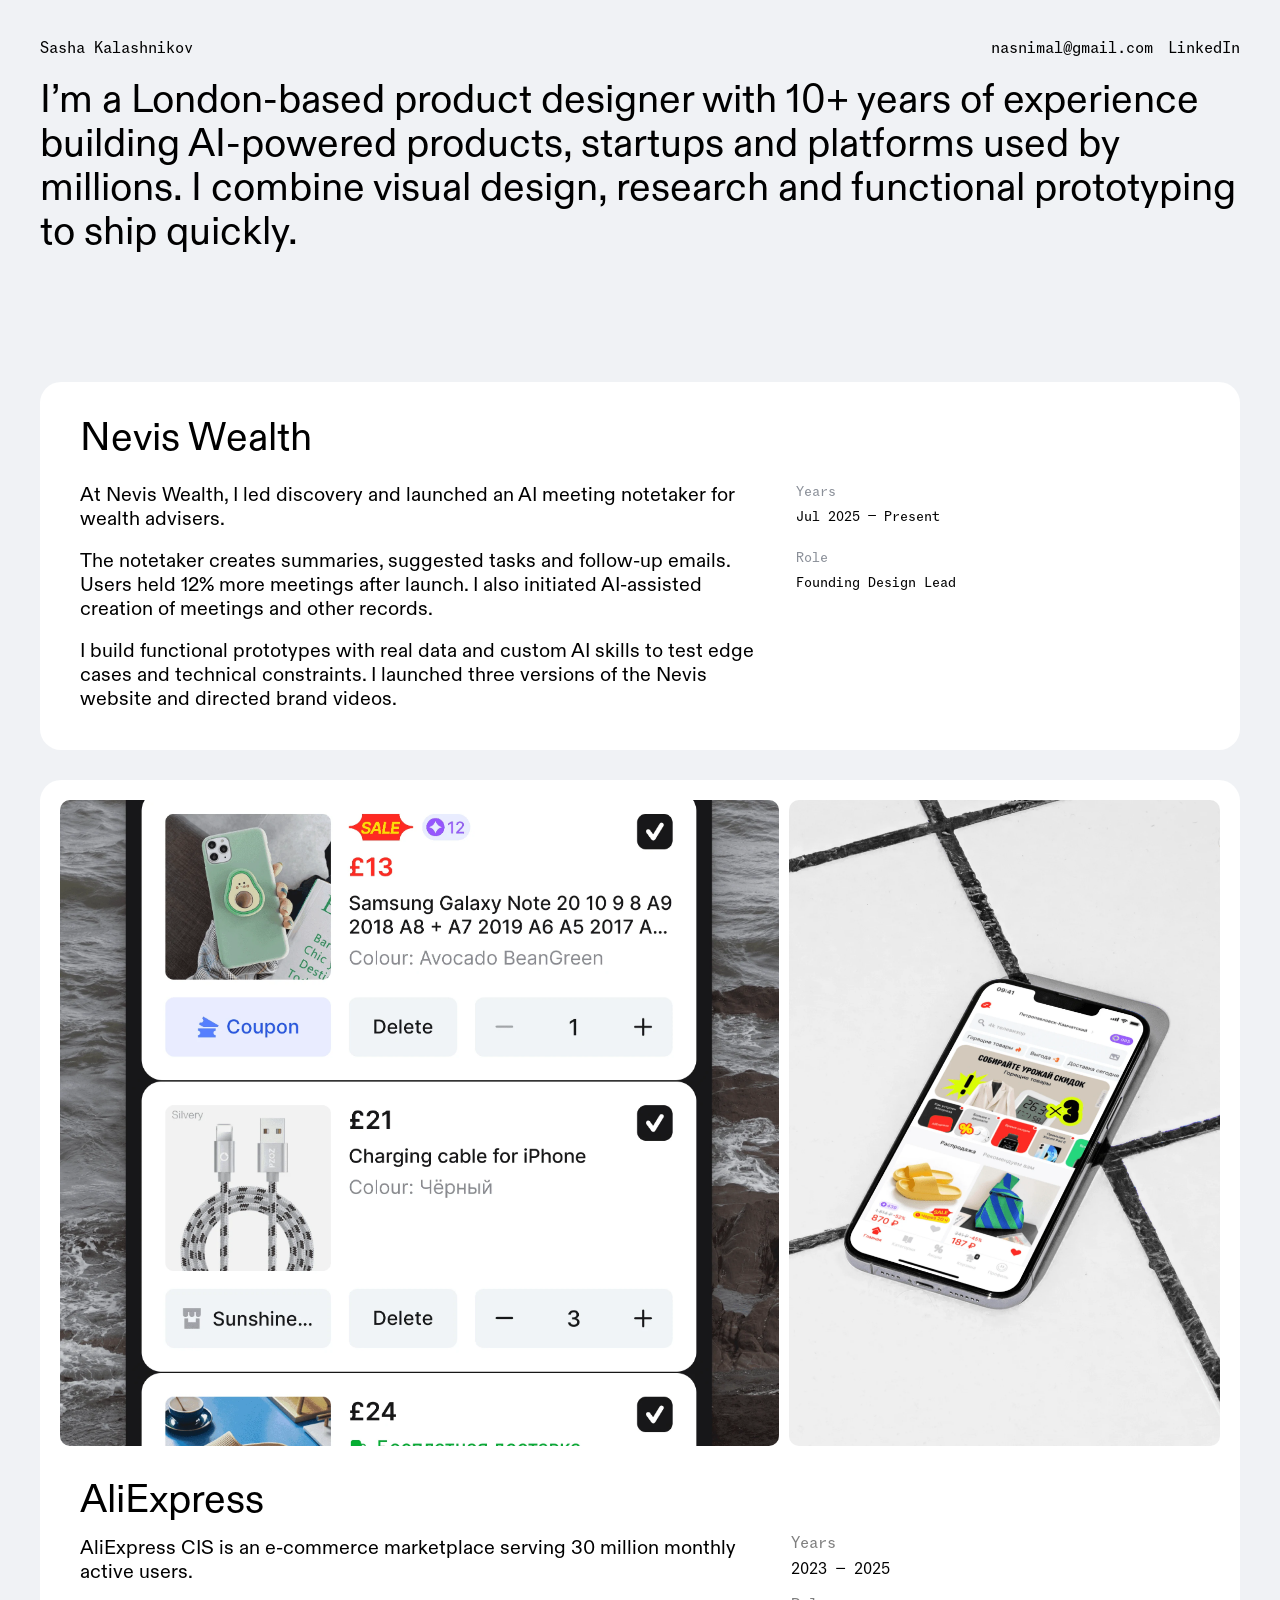
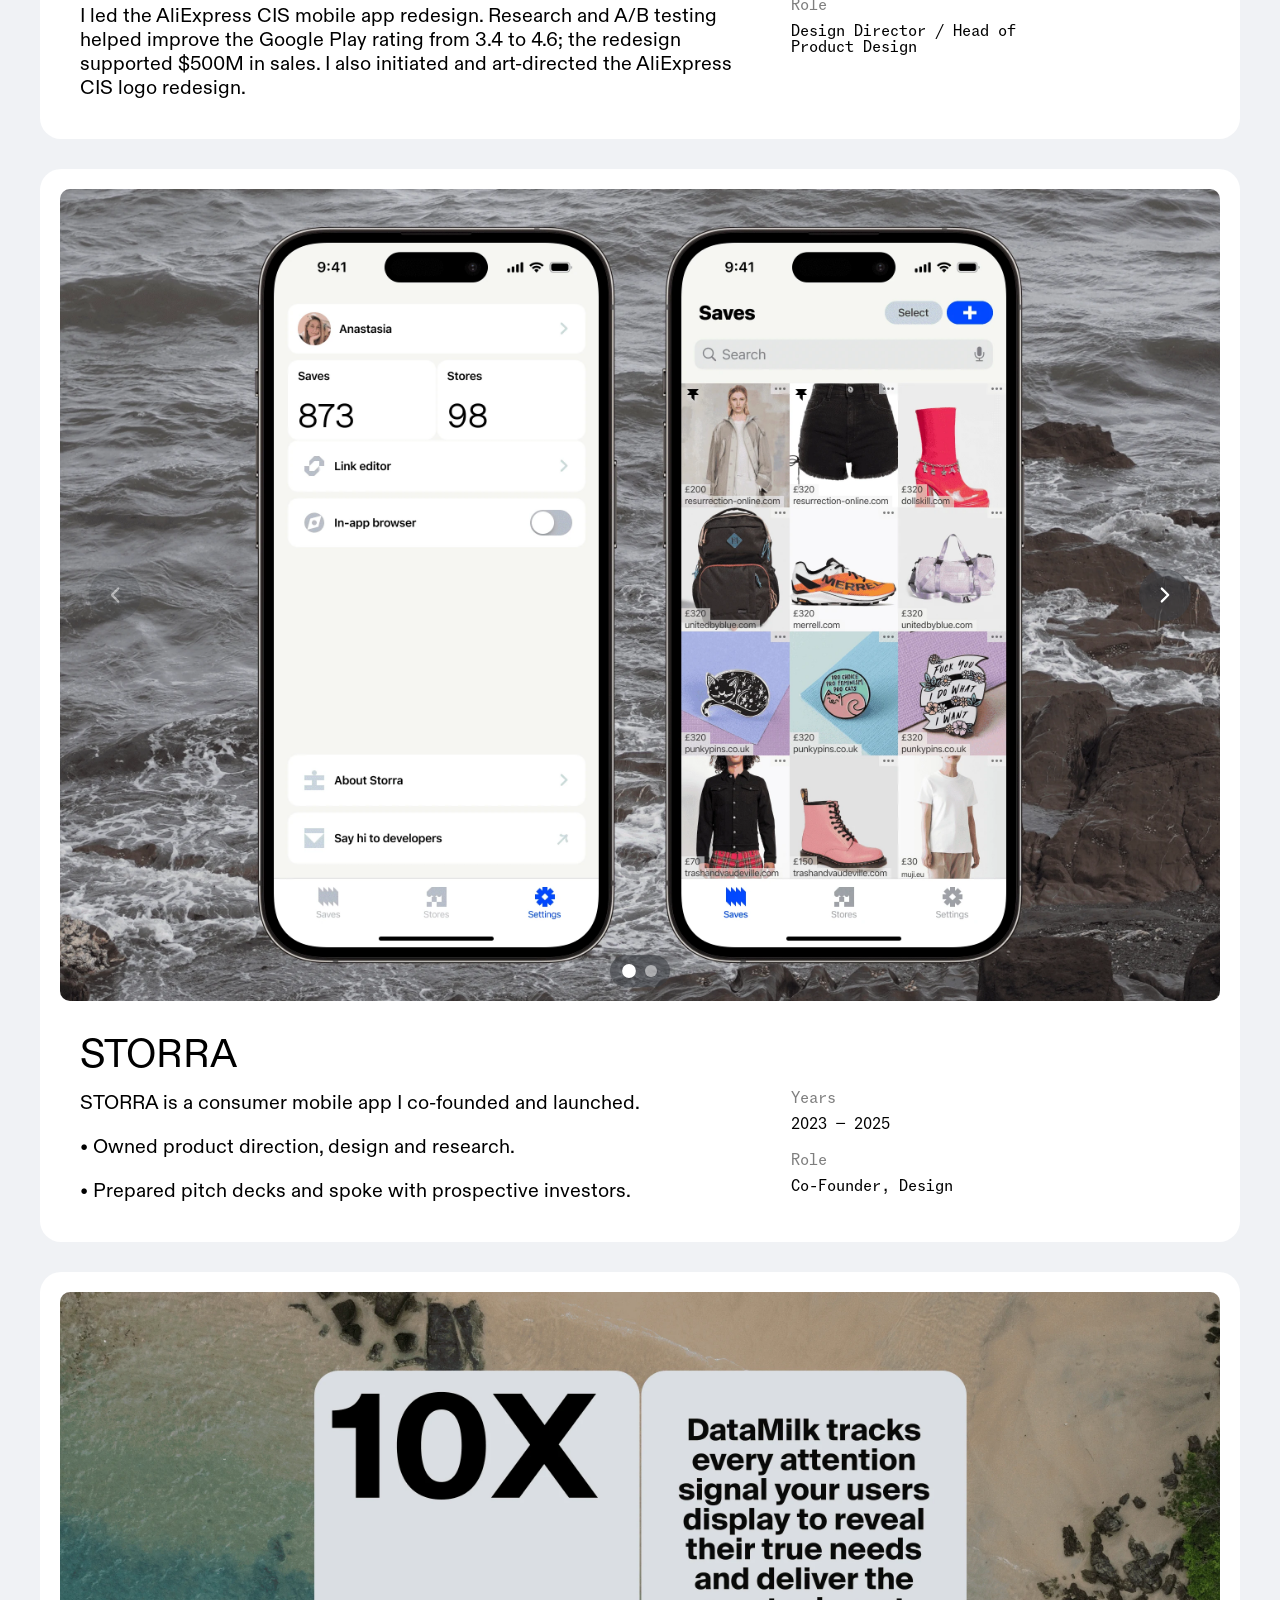
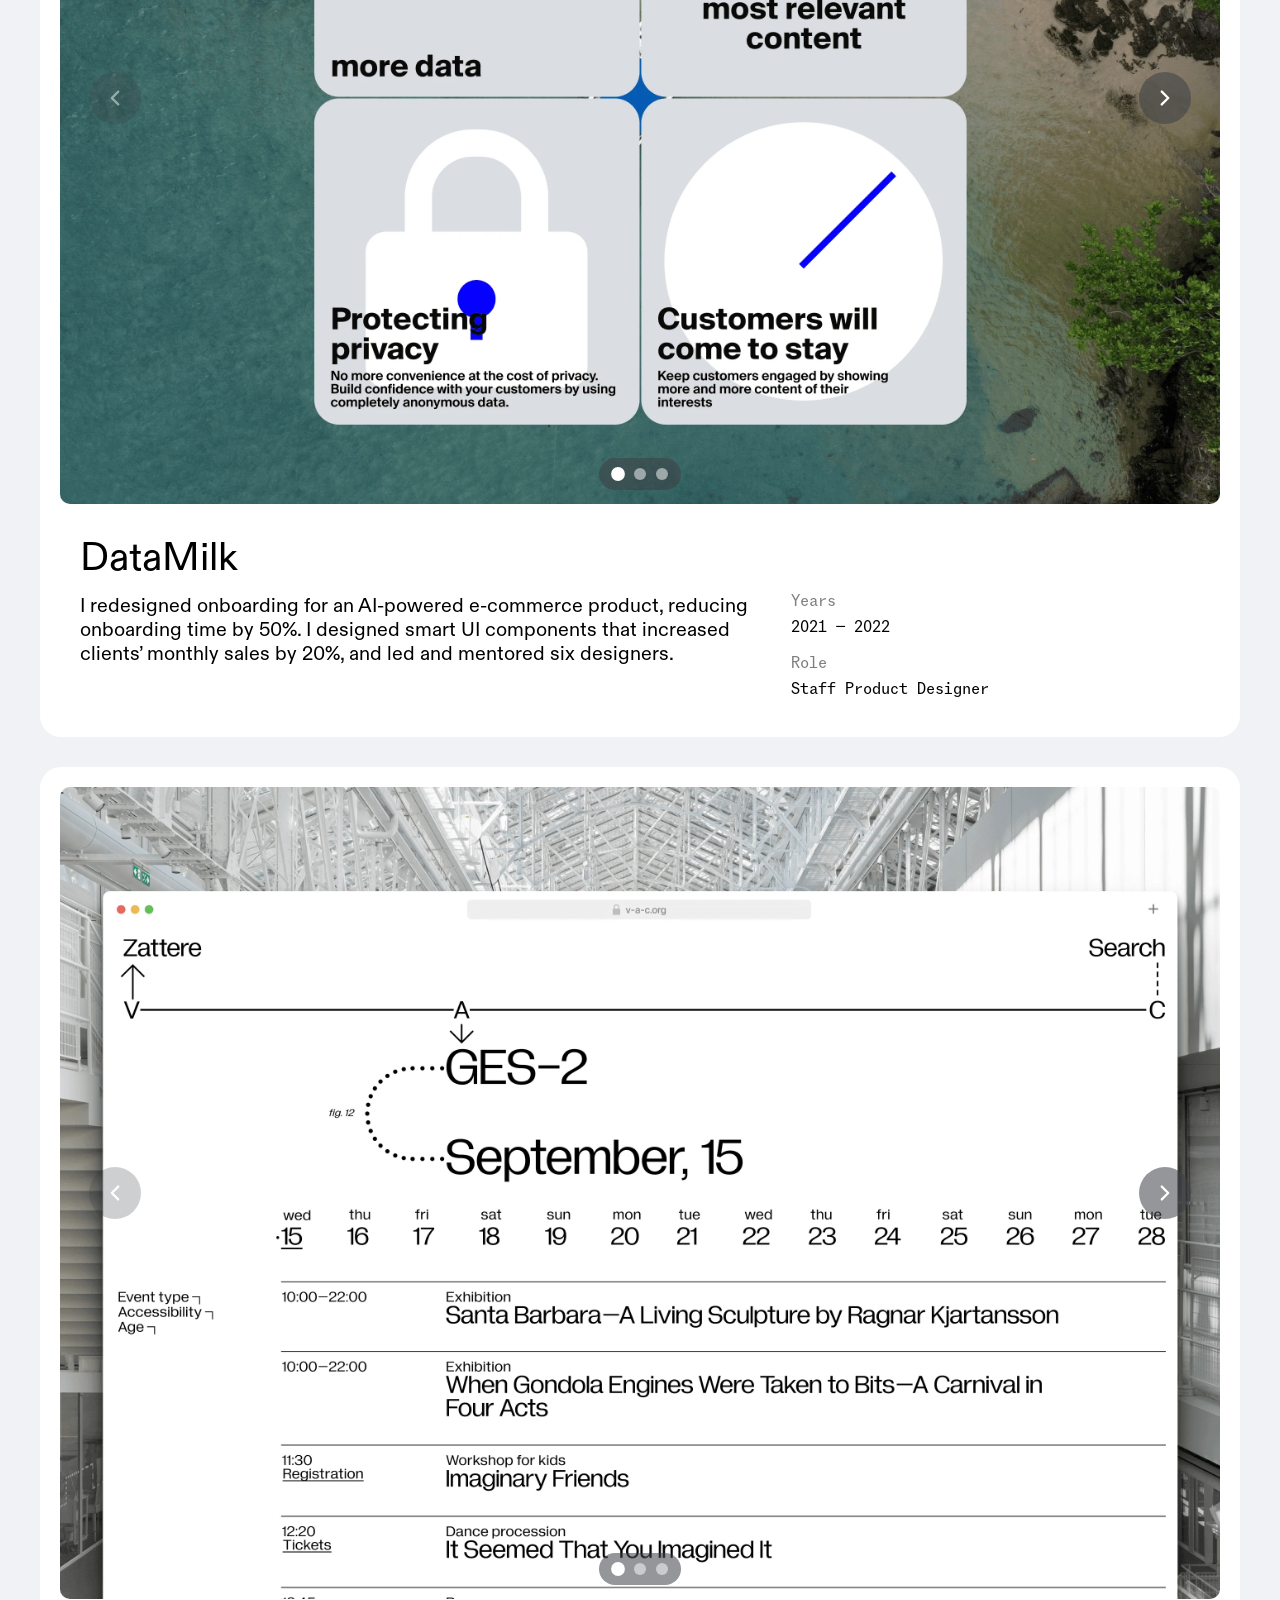
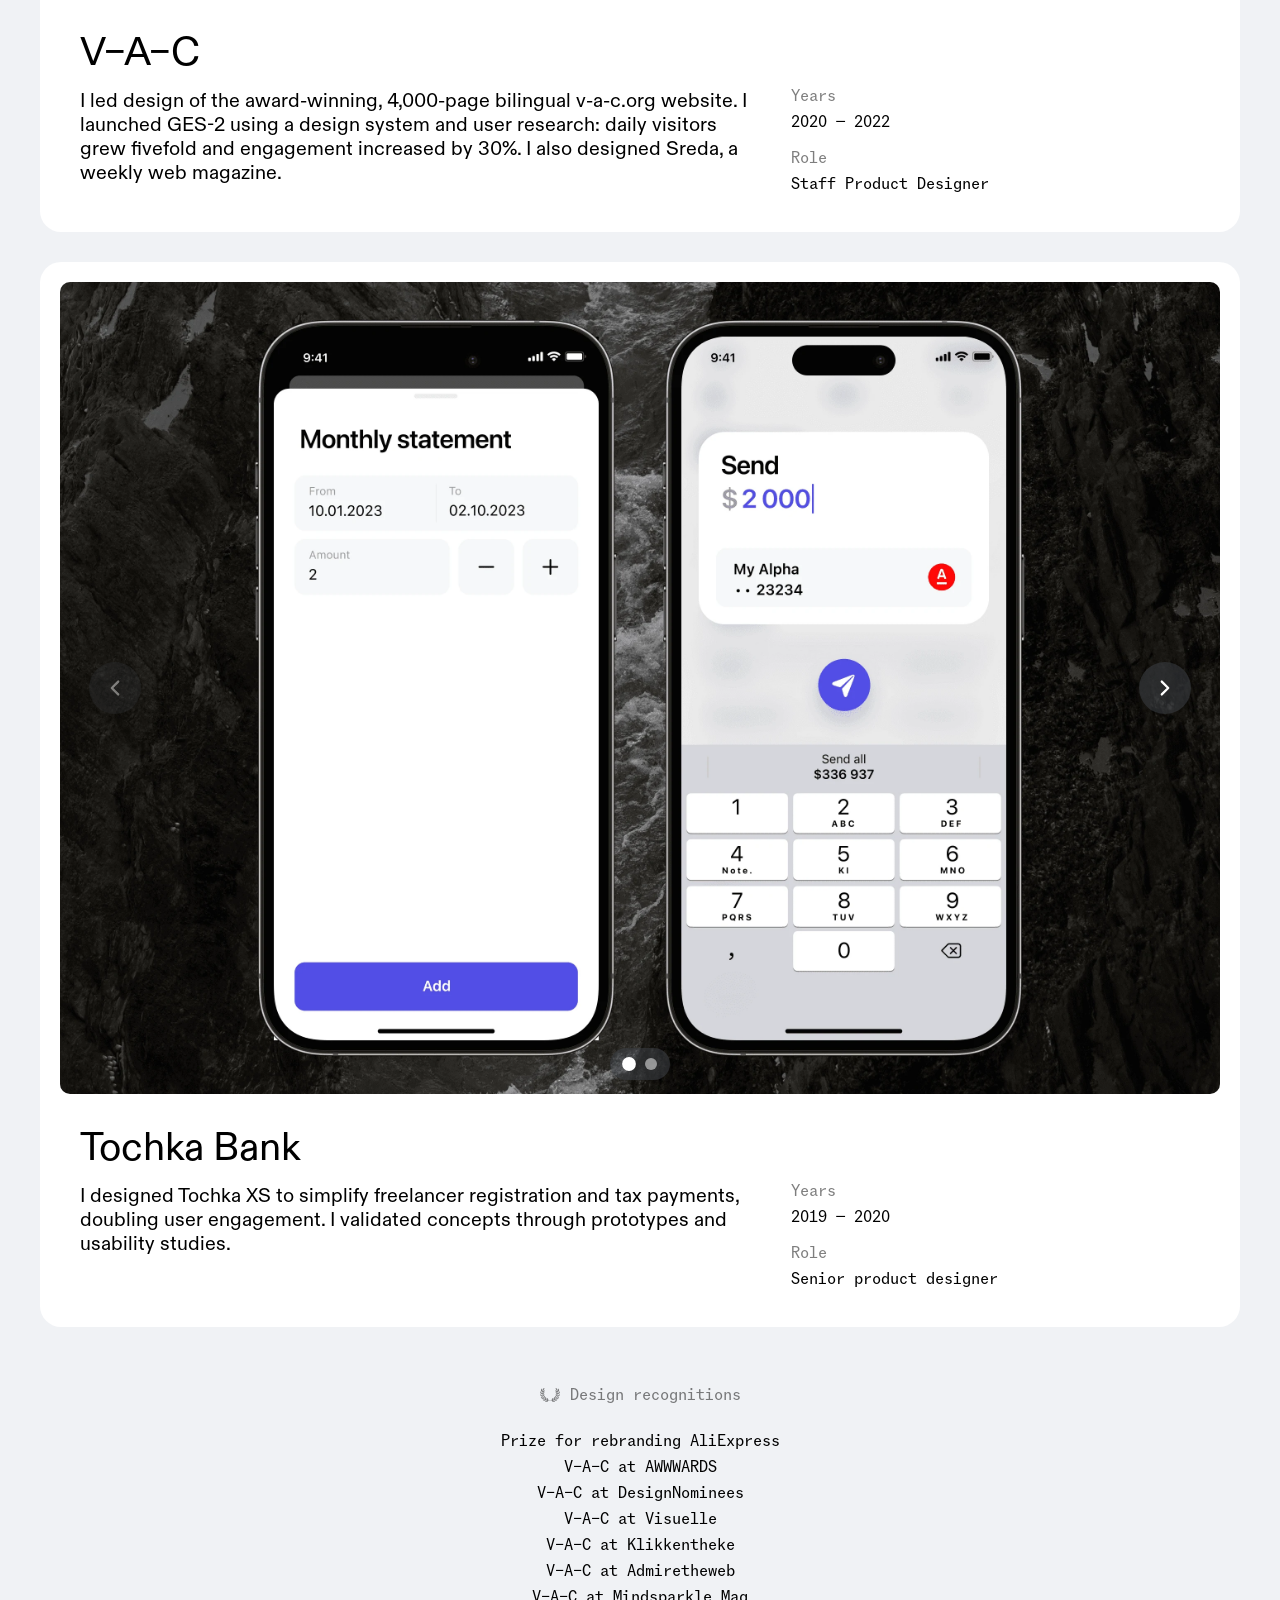
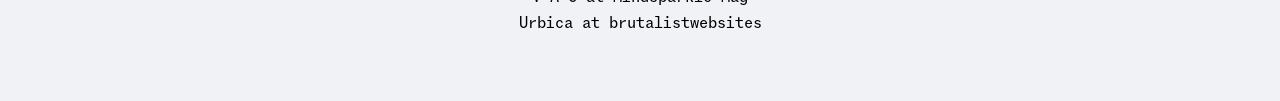
==== commit d43c3dde: "Fix recognition links and add DesignNominees feature" ====
--- a/portfolio/index.html
+++ b/portfolio/index.html
@@ -59,7 +59,7 @@
       <dl class="nevis-case-study__meta"><div><dt>Years</dt><dd>Jul 2025 — Present</dd></div><div><dt>Role</dt><dd>Founding Design Lead</dd></div></dl>
     </div>
   </div>
-</section><div class="ssr-variant hidden-mobile hidden-tablet"><div class="s-81p58k-container" data-appear-id="81p58k" id="aliexpress" style="opacity:1"><!--$--><a class="s-R4rqF s-bHisP s-9Arye s-7LVeL s-1ljelyq s-v-1ljelyq s-htfuqd" data-name="Desktop" style="background-color:rgb(255, 255, 255);border-bottom-left-radius:21px;border-bottom-right-radius:21px;border-top-left-radius:21px;border-top-right-radius:21px;max-width:100%;width:100%" href="/portfolio/aliexpress"><div class="s-jo7k47-container" style="opacity:0;transform:translate(-50%, -50%)"><div class="s-LNNdN s-7LVeL s-1uskf6y s-v-1uskf6y" data-name="Variant 1" style="background-color:rgb(0, 0, 0);border-bottom-left-radius:100px;border-bottom-right-radius:100px;border-top-left-radius:100px;border-top-right-radius:100px"><div class="s-3cq4np" data-name="LinkedIn" style="outline:none;display:flex;flex-direction:column;justify-content:flex-start;flex-shrink:0;--extracted-r6o4lv:rgb(255, 255, 255);--sk-paragraph-spacing:0px;transform:none" data-component-type="RichTextContainer"><p class="s-text text-body" data-styles-preset="body" style="--sk-text-color:var(--extracted-r6o4lv, rgb(255, 255, 255))">Case study</p></div></div></div><div class="s-dh9e7g" data-name="images" style="opacity:1"><div class="s-1u6ouwd" data-name="ali-web" style="border-bottom-left-radius:10px;border-bottom-right-radius:10px;border-top-left-radius:10px;border-top-right-radius:10px"><div style="position:absolute;border-radius:inherit;top:0;right:0;bottom:0;left:0" data-background-image-wrapper="true"><img loading="lazy" decoding="async" sizes="(min-width: 1200px) max((min(100vw - 80px, 1400px) - 50px) / 1.6, 1px), (max-width: 809px) calc(min(100vw - 32px, 1400px) - 32px), (min-width: 810px) and (max-width: 1199px) max((min(100vw - 60px, 1400px) - 50px) / 1.6, 1px)" srcset="../assets/images/gWtnJFG1p2rvQF6sLZQMRFHaJl4.webp 512w,../assets/images/gWtnJFG1p2rvQF6sLZQMRFHaJl4.webp 1024w,../assets/images/gWtnJFG1p2rvQF6sLZQMRFHaJl4.webp 2048w,../assets/images/gWtnJFG1p2rvQF6sLZQMRFHaJl4.webp 3024w" src="../assets/images/gWtnJFG1p2rvQF6sLZQMRFHaJl4.webp" alt style="display:block;width:100%;height:100%;border-radius:inherit;object-position:center top;object-fit:cover" data-original-sizes="max((min(100vw - 80px, 1400px) - 50px) / 1.6, 1px)"></div></div><div class="s-106oeh5" data-name="ali-app" style="border-bottom-left-radius:10px;border-bottom-right-radius:10px;border-top-left-radius:10px;border-top-right-radius:10px"><div style="position:absolute;border-radius:inherit;top:0;right:0;bottom:0;left:0" data-background-image-wrapper="true"><img loading="lazy" decoding="async" sizes="(min-width: 1200px) max((min(100vw - 80px, 1400px) - 50px) * 0.375, 1px), (max-width: 809px) calc(min(100vw - 32px, 1400px) - 32px), (min-width: 810px) and (max-width: 1199px) max((min(100vw - 60px, 1400px) - 50px) * 0.375, 1px)" srcset="../assets/images/EdvCTncfJ2kMqh175hJMnltcgk.webp 684w,../assets/images/EdvCTncfJ2kMqh175hJMnltcgk.webp 1368w,../assets/images/EdvCTncfJ2kMqh175hJMnltcgk.webp 1700w" src="../assets/images/EdvCTncfJ2kMqh175hJMnltcgk.webp" alt style="display:block;width:100%;height:100%;border-radius:inherit;object-position:center;object-fit:cover" data-original-sizes="max((min(100vw - 80px, 1400px) - 50px) * 0.375, 1px)"></div></div></div><div class="s-1ivdwkr" data-name="description"><div class="s-mvidow" data-name="title" style="outline:none;display:flex;flex-direction:column;justify-content:flex-start;flex-shrink:0;--sk-paragraph-spacing:0px;transform:none" data-component-type="RichTextContainer"><h1 class="s-text text-heading" data-styles-preset="heading">AliExpress</h1></div><div class="s-saphly" data-name="Frame 1321317462"><div class="s-7tl5ib" data-name="DataMilk is an AI tool that autonomously optimizes E-Commerce websites to improve the customer experience and drive increased sales. I’m responsible to manage all the website development. The final goal is to deliver the product values through the website and attract all the possible clients." style="outline:none;display:flex;flex-direction:column;justify-content:flex-start;flex-shrink:0;--sk-paragraph-spacing:0px;transform:none" data-component-type="RichTextContainer"><p class="s-text text-content" data-styles-preset="content">AliExpress CIS is an e-commerce marketplace serving 30 million monthly active users.</p><p class="s-text text-content" data-styles-preset="content">I led the AliExpress CIS mobile app redesign. Research and A/B testing helped improve the Google Play rating from 3.4 to 4.6; the redesign supported $500M in sales. I also initiated and art-directed the AliExpress CIS logo redesign.</p></div><div class="s-122e2ke" data-name="Frame 1762"><div class="s-1un86gw" data-name="Frame 1029"><div class="s-1e2fe8o" data-name="Years" style="outline:none;display:flex;flex-direction:column;justify-content:flex-start;flex-shrink:0;--sk-paragraph-spacing:0px;opacity:0.5;transform:none" data-component-type="RichTextContainer"><p class="s-text text-body" data-styles-preset="body">Years</p></div><div class="s-oluw38" data-name="2022 — Current" style="outline:none;display:flex;flex-direction:column;justify-content:flex-start;flex-shrink:0;--sk-paragraph-spacing:0px;transform:none" data-component-type="RichTextContainer"><p class="s-text text-body" data-styles-preset="body">2023 — 2025</p></div></div><div class="s-nel1tm" data-name="Frame 1031"><div class="s-1tq1a83" data-name="Role" style="outline:none;display:flex;flex-direction:column;justify-content:flex-start;flex-shrink:0;--sk-paragraph-spacing:0px;opacity:0.5;transform:none" data-component-type="RichTextContainer"><p class="s-text text-body" data-styles-preset="body">Role</p></div><div class="s-1t94ezg" data-name="Design Lead" style="outline:none;display:flex;flex-direction:column;justify-content:flex-start;flex-shrink:0;--sk-paragraph-spacing:0px;transform:none" data-component-type="RichTextContainer"><p class="s-text text-body" data-styles-preset="body">Design Director / Head of Product Design</p></div></div></div></div></div></a><!--/$--></div></div><div class="ssr-variant hidden-desktop hidden-tablet"><div class="s-81p58k-container" data-appear-id="81p58k" id="aliexpress" style="opacity:1"><!--$--><a class="s-R4rqF s-bHisP s-9Arye s-7LVeL s-1ljelyq s-v-1dgvfvs s-htfuqd" data-name="Phone" style="background-color:rgb(255, 255, 255);border-bottom-left-radius:21px;border-bottom-right-radius:21px;border-top-left-radius:21px;border-top-right-radius:21px;max-width:100%;width:100%" href="/portfolio/aliexpress"><div class="s-jo7k47-container" style="opacity:1;transform:none"><div class="s-LNNdN s-7LVeL s-1uskf6y s-v-1uskf6y" data-name="Variant 1" style="background-color:rgb(0, 0, 0);border-bottom-left-radius:100px;border-bottom-right-radius:100px;border-top-left-radius:100px;border-top-right-radius:100px"><div class="s-3cq4np" data-name="LinkedIn" style="outline:none;display:flex;flex-direction:column;justify-content:flex-start;flex-shrink:0;--extracted-r6o4lv:rgb(255, 255, 255);--sk-paragraph-spacing:0px;transform:none" data-component-type="RichTextContainer"><p class="s-text text-body" data-styles-preset="body" style="--sk-text-color:var(--extracted-r6o4lv, rgb(255, 255, 255))">Case study</p></div></div></div><div class="s-dh9e7g" data-name="images" style="opacity:1"><div class="s-1u6ouwd" data-name="ali-web" style="border-bottom-left-radius:10px;border-bottom-right-radius:10px;border-top-left-radius:10px;border-top-right-radius:10px"><div style="position:absolute;border-radius:inherit;top:0;right:0;bottom:0;left:0" data-background-image-wrapper="true"><img loading="lazy" decoding="async" sizes="(min-width: 1200px) max((min(100vw - 80px, 1400px) - 50px) / 1.6, 1px), (max-width: 809px) calc(min(100vw - 32px, 1400px) - 32px), (min-width: 810px) and (max-width: 1199px) max((min(100vw - 60px, 1400px) - 50px) / 1.6, 1px)" srcset="../assets/images/gWtnJFG1p2rvQF6sLZQMRFHaJl4.webp 512w,../assets/images/gWtnJFG1p2rvQF6sLZQMRFHaJl4.webp 1024w,../assets/images/gWtnJFG1p2rvQF6sLZQMRFHaJl4.webp 2048w,../assets/images/gWtnJFG1p2rvQF6sLZQMRFHaJl4.webp 3024w" src="../assets/images/gWtnJFG1p2rvQF6sLZQMRFHaJl4.webp" alt style="display:block;width:100%;height:100%;border-radius:inherit;object-position:center top;object-fit:cover" data-original-sizes="calc(min(100vw - 32px, 1400px) - 32px)"></div></div><div class="s-106oeh5" data-name="ali-app" style="border-bottom-left-radius:10px;border-bottom-right-radius:10px;border-top-left-radius:10px;border-top-right-radius:10px"><div style="position:absolute;border-radius:inherit;top:0;right:0;bottom:0;left:0" data-background-image-wrapper="true"><img loading="lazy" decoding="async" sizes="(min-width: 1200px) max((min(100vw - 80px, 1400px) - 50px) * 0.375, 1px), (max-width: 809px) calc(min(100vw - 32px, 1400px) - 32px), (min-width: 810px) and (max-width: 1199px) max((min(100vw - 60px, 1400px) - 50px) * 0.375, 1px)" srcset="../assets/images/EdvCTncfJ2kMqh175hJMnltcgk.webp 684w,../assets/images/EdvCTncfJ2kMqh175hJMnltcgk.webp 1368w,../assets/images/EdvCTncfJ2kMqh175hJMnltcgk.webp 1700w" src="../assets/images/EdvCTncfJ2kMqh175hJMnltcgk.webp" alt style="display:block;width:100%;height:100%;border-radius:inherit;object-position:center;object-fit:cover" data-original-sizes="calc(min(100vw - 32px, 1400px) - 32px)"></div></div></div><div class="s-1ivdwkr" data-name="description"><div class="s-mvidow" data-name="title" style="outline:none;display:flex;flex-direction:column;justify-content:flex-start;flex-shrink:0;--sk-paragraph-spacing:0px;transform:none" data-component-type="RichTextContainer"><h1 class="s-text text-heading" data-styles-preset="heading" style="--sk-text-alignment:left">AliExpress</h1></div><div class="s-saphly" data-name="Frame 1321317462"><div class="s-7tl5ib" data-name="DataMilk is an AI tool that autonomously optimizes E-Commerce websites to improve the customer experience and drive increased sales. I’m responsible to manage all the website development. The final goal is to deliver the product values through the website and attract all the possible clients." style="outline:none;display:flex;flex-direction:column;justify-content:flex-start;flex-shrink:0;--sk-paragraph-spacing:0px;transform:none" data-component-type="RichTextContainer"><p class="s-text text-content" data-styles-preset="content">AliExpress CIS is an e-commerce marketplace serving 30 million monthly active users.</p><p class="s-text text-content" data-styles-preset="content">I led the AliExpress CIS mobile app redesign. Research and A/B testing helped improve the Google Play rating from 3.4 to 4.6; the redesign supported $500M in sales. I also initiated and art-directed the AliExpress CIS logo redesign.</p></div><div class="s-122e2ke" data-name="Frame 1762"><div class="s-1un86gw" data-name="Frame 1029"><div class="s-1e2fe8o" data-name="Years" style="outline:none;display:flex;flex-direction:column;justify-content:flex-start;flex-shrink:0;--sk-paragraph-spacing:0px;opacity:0.5;transform:none" data-component-type="RichTextContainer"><p class="s-text text-body" data-styles-preset="body">Years</p></div><div class="s-oluw38" data-name="2022 — Current" style="outline:none;display:flex;flex-direction:column;justify-content:flex-start;flex-shrink:0;--sk-paragraph-spacing:0px;transform:none" data-component-type="RichTextContainer"><p class="s-text text-body" data-styles-preset="body">2023 — 2025</p></div></div><div class="s-nel1tm" data-name="Frame 1031"><div class="s-1tq1a83" data-name="Role" style="outline:none;display:flex;flex-direction:column;justify-content:flex-start;flex-shrink:0;--sk-paragraph-spacing:0px;opacity:0.5;transform:none" data-component-type="RichTextContainer"><p class="s-text text-body" data-styles-preset="body">Role</p></div><div class="s-1t94ezg" data-name="Design Lead" style="outline:none;display:flex;flex-direction:column;justify-content:flex-start;flex-shrink:0;--sk-paragraph-spacing:0px;transform:none" data-component-type="RichTextContainer"><p class="s-text text-body" data-styles-preset="body">Design Director / Head of Product Design</p></div></div></div></div></div></a><!--/$--></div></div><div class="ssr-variant hidden-desktop hidden-mobile"><div class="s-81p58k-container" data-appear-id="81p58k" id="aliexpress" style="opacity:1"><!--$--><a class="s-R4rqF s-bHisP s-9Arye s-7LVeL s-1ljelyq s-v-1mua6k1 s-htfuqd" data-name="Tablet" style="background-color:rgb(255, 255, 255);border-bottom-left-radius:21px;border-bottom-right-radius:21px;border-top-left-radius:21px;border-top-right-radius:21px;max-width:100%;width:100%" href="/portfolio/aliexpress"><div class="s-jo7k47-container" style="opacity:0;transform:translate(-50%, -50%)"><div class="s-LNNdN s-7LVeL s-1uskf6y s-v-1uskf6y" data-name="Variant 1" style="background-color:rgb(0, 0, 0);border-bottom-left-radius:100px;border-bottom-right-radius:100px;border-top-left-radius:100px;border-top-right-radius:100px"><div class="s-3cq4np" data-name="LinkedIn" style="outline:none;display:flex;flex-direction:column;justify-content:flex-start;flex-shrink:0;--extracted-r6o4lv:rgb(255, 255, 255);--sk-paragraph-spacing:0px;transform:none" data-component-type="RichTextContainer"><p class="s-text text-body" data-styles-preset="body" style="--sk-text-color:var(--extracted-r6o4lv, rgb(255, 255, 255))">Case study</p></div></div></div><div class="s-dh9e7g" data-name="images" style="opacity:1"><div class="s-1u6ouwd" data-name="ali-web" style="border-bottom-left-radius:10px;border-bottom-right-radius:10px;border-top-left-radius:10px;border-top-right-radius:10px"><div style="position:absolute;border-radius:inherit;top:0;right:0;bottom:0;left:0" data-background-image-wrapper="true"><img loading="lazy" decoding="async" sizes="(min-width: 1200px) max((min(100vw - 80px, 1400px) - 50px) / 1.6, 1px), (max-width: 809px) calc(min(100vw - 32px, 1400px) - 32px), (min-width: 810px) and (max-width: 1199px) max((min(100vw - 60px, 1400px) - 50px) / 1.6, 1px)" srcset="../assets/images/gWtnJFG1p2rvQF6sLZQMRFHaJl4.webp 512w,../assets/images/gWtnJFG1p2rvQF6sLZQMRFHaJl4.webp 1024w,../assets/images/gWtnJFG1p2rvQF6sLZQMRFHaJl4.webp 2048w,../assets/images/gWtnJFG1p2rvQF6sLZQMRFHaJl4.webp 3024w" src="../assets/images/gWtnJFG1p2rvQF6sLZQMRFHaJl4.webp" alt style="display:block;width:100%;height:100%;border-radius:inherit;object-position:center top;object-fit:cover" data-original-sizes="max((min(100vw - 60px, 1400px) - 50px) / 1.6, 1px)"></div></div><div class="s-106oeh5" data-name="ali-app" style="border-bottom-left-radius:10px;border-bottom-right-radius:10px;border-top-left-radius:10px;border-top-right-radius:10px"><div style="position:absolute;border-radius:inherit;top:0;right:0;bottom:0;left:0" data-background-image-wrapper="true"><img loading="lazy" decoding="async" sizes="(min-width: 1200px) max((min(100vw - 80px, 1400px) - 50px) * 0.375, 1px), (max-width: 809px) calc(min(100vw - 32px, 1400px) - 32px), (min-width: 810px) and (max-width: 1199px) max((min(100vw - 60px, 1400px) - 50px) * 0.375, 1px)" srcset="../assets/images/EdvCTncfJ2kMqh175hJMnltcgk.webp 684w,../assets/images/EdvCTncfJ2kMqh175hJMnltcgk.webp 1368w,../assets/images/EdvCTncfJ2kMqh175hJMnltcgk.webp 1700w" src="../assets/images/EdvCTncfJ2kMqh175hJMnltcgk.webp" alt style="display:block;width:100%;height:100%;border-radius:inherit;object-position:center;object-fit:cover" data-original-sizes="max((min(100vw - 60px, 1400px) - 50px) * 0.375, 1px)"></div></div></div><div class="s-1ivdwkr" data-name="description"><div class="s-mvidow" data-name="title" style="outline:none;display:flex;flex-direction:column;justify-content:flex-start;flex-shrink:0;--sk-paragraph-spacing:0px;transform:none" data-component-type="RichTextContainer"><h1 class="s-text text-heading" data-styles-preset="heading">AliExpress</h1></div><div class="s-saphly" data-name="Frame 1321317462"><div class="s-7tl5ib" data-name="DataMilk is an AI tool that autonomously optimizes E-Commerce websites to improve the customer experience and drive increased sales. I’m responsible to manage all the website development. The final goal is to deliver the product values through the website and attract all the possible clients." style="outline:none;display:flex;flex-direction:column;justify-content:flex-start;flex-shrink:0;--sk-paragraph-spacing:0px;transform:none" data-component-type="RichTextContainer"><p class="s-text text-content" data-styles-preset="content">AliExpress CIS is an e-commerce marketplace serving 30 million monthly active users.</p><p class="s-text text-content" data-styles-preset="content">I led the AliExpress CIS mobile app redesign. Research and A/B testing helped improve the Google Play rating from 3.4 to 4.6; the redesign supported $500M in sales. I also initiated and art-directed the AliExpress CIS logo redesign.</p></div><div class="s-122e2ke" data-name="Frame 1762"><div class="s-1un86gw" data-name="Frame 1029"><div class="s-1e2fe8o" data-name="Years" style="outline:none;display:flex;flex-direction:column;justify-content:flex-start;flex-shrink:0;--sk-paragraph-spacing:0px;opacity:0.5;transform:none" data-component-type="RichTextContainer"><p class="s-text text-body" data-styles-preset="body">Years</p></div><div class="s-oluw38" data-name="2022 — Current" style="outline:none;display:flex;flex-direction:column;justify-content:flex-start;flex-shrink:0;--sk-paragraph-spacing:0px;transform:none" data-component-type="RichTextContainer"><p class="s-text text-body" data-styles-preset="body">2023 — 2025</p></div></div><div class="s-nel1tm" data-name="Frame 1031"><div class="s-1tq1a83" data-name="Role" style="outline:none;display:flex;flex-direction:column;justify-content:flex-start;flex-shrink:0;--sk-paragraph-spacing:0px;opacity:0.5;transform:none" data-component-type="RichTextContainer"><p class="s-text text-body" data-styles-preset="body">Role</p></div><div class="s-1t94ezg" data-name="Design Lead" style="outline:none;display:flex;flex-direction:column;justify-content:flex-start;flex-shrink:0;--sk-paragraph-spacing:0px;transform:none" data-component-type="RichTextContainer"><p class="s-text text-body" data-styles-preset="body">Design Director / Head of Product Design</p></div></div></div></div></div></a><!--/$--></div></div><div class="s-16of997" data-name="storra" name="storra"><div class="s-8xp3uc-container"><section style="display:flex;flex-direction:row;width:100%;height:100%;max-width:100%;max-height:100%;place-items:center;margin:0;padding:0px;list-style-type:none;text-indent:none;opacity:1;user-select:none"><div style="width:100%;height:100%;margin:0;padding:inherit;position:absolute;inset:0;overflow:hidden;border-radius:10px;user-select:none;perspective:1200px"><ul style="display:flex;flex-direction:row;width:100%;height:100%;max-width:100%;max-height:100%;place-items:center;margin:0;padding:0;list-style-type:none;text-indent:none;gap:10px;cursor:grab;user-select:none;transform:none;-webkit-touch-callout:none;-webkit-user-select:none;touch-action:pan-y" draggable="false"><li style="display:contents" aria-hidden="false"><div class="s-1otka1f" data-name="storra1" name="storra1" style="flex-shrink:0;user-select:none;width:100%;height:100%;opacity:1;visibility:hidden;transform:none;transform-origin:100% 50% 0"><div style="position:absolute;border-radius:inherit;top:0;right:0;bottom:0;left:0" data-background-image-wrapper="true"><img decoding="async" width="3024" height="1964" sizes="(min-width: 1200px) 1359.5682px, (min-width: 810px) and (max-width: 1199px) 1359.5682px, (max-width: 809px) 1359.5682px" data-gallery-src="../assets/images/B6YyaNQqJwLwsNMK0l3xJbwEzwU.webp" alt style="display:block;width:100%;height:100%;border-radius:inherit;object-position:center;object-fit:cover" data-original-sizes="1359.5682px"></div></div></li><li style="display:contents" aria-hidden="false"><div class="s-1vc4r6c" data-name="storra2" name="storra2" style="flex-shrink:0;user-select:none;width:100%;height:100%;opacity:1;visibility:hidden;transform:none;transform-origin:100% 50% 0"><div style="position:absolute;border-radius:inherit;top:0;right:0;bottom:0;left:0" data-background-image-wrapper="true"><img decoding="async" width="3024" height="1964" sizes="(min-width: 1200px) 1364.1874px, (min-width: 810px) and (max-width: 1199px) 1364.1874px, (max-width: 809px) 1364.1874px" data-gallery-src="../assets/images/Tfq6iGVsU810wIGfbxjlD7Hw1I.webp" alt style="display:block;width:100%;height:100%;border-radius:inherit;object-position:center;object-fit:cover" data-original-sizes="1364.1874px"></div></div></li><li style="display:contents" aria-hidden="true"><div class="s-1otka1f" data-name="storra1" name="storra1" style="flex-shrink:0;user-select:none;width:100%;height:100%;opacity:1;visibility:hidden;transform:none;transform-origin:100% 50% 0"><div style="position:absolute;border-radius:inherit;top:0;right:0;bottom:0;left:0" data-background-image-wrapper="true"><img decoding="async" width="3024" height="1964" sizes="(min-width: 1200px) 1359.5682px, (min-width: 810px) and (max-width: 1199px) 1359.5682px, (max-width: 809px) 1359.5682px" data-gallery-src="../assets/images/B6YyaNQqJwLwsNMK0l3xJbwEzwU.webp" alt style="display:block;width:100%;height:100%;border-radius:inherit;object-position:center;object-fit:cover" data-original-sizes="1359.5682px"></div></div></li><li style="display:contents" aria-hidden="true"><div class="s-1vc4r6c" data-name="storra2" name="storra2" style="flex-shrink:0;user-select:none;width:100%;height:100%;opacity:1;visibility:hidden;transform:none;transform-origin:100% 50% 0"><div style="position:absolute;border-radius:inherit;top:0;right:0;bottom:0;left:0" data-background-image-wrapper="true"><img decoding="async" width="3024" height="1964" sizes="(min-width: 1200px) 1364.1874px, (min-width: 810px) and (max-width: 1199px) 1364.1874px, (max-width: 809px) 1364.1874px" data-gallery-src="../assets/images/Tfq6iGVsU810wIGfbxjlD7Hw1I.webp" alt style="display:block;width:100%;height:100%;border-radius:inherit;object-position:center;object-fit:cover" data-original-sizes="1364.1874px"></div></div></li><li style="display:contents" aria-hidden="true"><div class="s-1otka1f" data-name="storra1" name="storra1" style="flex-shrink:0;user-select:none;width:100%;height:100%;opacity:1;visibility:hidden;transform:none;transform-origin:100% 50% 0"><div style="position:absolute;border-radius:inherit;top:0;right:0;bottom:0;left:0" data-background-image-wrapper="true"><img decoding="async" width="3024" height="1964" sizes="(min-width: 1200px) 1359.5682px, (min-width: 810px) and (max-width: 1199px) 1359.5682px, (max-width: 809px) 1359.5682px" data-gallery-src="../assets/images/B6YyaNQqJwLwsNMK0l3xJbwEzwU.webp" alt style="display:block;width:100%;height:100%;border-radius:inherit;object-position:center;object-fit:cover" data-original-sizes="1359.5682px"></div></div></li><li style="display:contents" aria-hidden="true"><div class="s-1vc4r6c" data-name="storra2" name="storra2" style="flex-shrink:0;user-select:none;width:100%;height:100%;opacity:1;visibility:hidden;transform:none;transform-origin:100% 50% 0"><div style="position:absolute;border-radius:inherit;top:0;right:0;bottom:0;left:0" data-background-image-wrapper="true"><img decoding="async" width="3024" height="1964" sizes="(min-width: 1200px) 1364.1874px, (min-width: 810px) and (max-width: 1199px) 1364.1874px, (max-width: 809px) 1364.1874px" data-gallery-src="../assets/images/Tfq6iGVsU810wIGfbxjlD7Hw1I.webp" alt style="display:block;width:100%;height:100%;border-radius:inherit;object-position:center;object-fit:cover" data-original-sizes="1364.1874px"></div></div></li><li style="display:contents" aria-hidden="true"><div class="s-1otka1f" data-name="storra1" name="storra1" style="flex-shrink:0;user-select:none;width:100%;height:100%;opacity:1;visibility:hidden;transform:none;transform-origin:100% 50% 0"><div style="position:absolute;border-radius:inherit;top:0;right:0;bottom:0;left:0" data-background-image-wrapper="true"><img decoding="async" width="3024" height="1964" sizes="(min-width: 1200px) 1359.5682px, (min-width: 810px) and (max-width: 1199px) 1359.5682px, (max-width: 809px) 1359.5682px" data-gallery-src="../assets/images/B6YyaNQqJwLwsNMK0l3xJbwEzwU.webp" alt style="display:block;width:100%;height:100%;border-radius:inherit;object-position:center;object-fit:cover" data-original-sizes="1359.5682px"></div></div></li><li style="display:contents" aria-hidden="true"><div class="s-1vc4r6c" data-name="storra2" name="storra2" style="flex-shrink:0;user-select:none;width:100%;height:100%;opacity:1;visibility:hidden;transform:none;transform-origin:100% 50% 0"><div style="position:absolute;border-radius:inherit;top:0;right:0;bottom:0;left:0" data-background-image-wrapper="true"><img decoding="async" width="3024" height="1964" sizes="(min-width: 1200px) 1364.1874px, (min-width: 810px) and (max-width: 1199px) 1364.1874px, (max-width: 809px) 1364.1874px" data-gallery-src="../assets/images/Tfq6iGVsU810wIGfbxjlD7Hw1I.webp" alt style="display:block;width:100%;height:100%;border-radius:inherit;object-position:center;object-fit:cover" data-original-sizes="1364.1874px"></div></div></li></ul></div><fieldset style="display:flex;justify-content:space-between;align-items:center;position:absolute;pointer-events:none;user-select:none;top:0;left:0;right:0;bottom:0;border:0;padding:0;margin:0" aria-label="Slideshow pagination controls" class="s--slideshow-controls"><div style="position:absolute;display:flex;flex-direction:row;justify-content:space-between;gap:unset;opacity:1;align-items:center;inset:20px;top:20px;left:20px;right:20px;bottom:20px"><button type="button" style="border:none;display:block;place-content:center;place-items:center;overflow:hidden;background:transparent;cursor:pointer;margin:0;padding:0;background-color:rgba(0, 0, 0, 0.2);width:40px;height:40px;border-radius:40px;pointer-events:auto;transform:none" aria-label="Previous" tabindex="0"><img loading="lazy" decoding="async" width="40" height="40" src="../assets/images/6tTbkXggWgQCAJ4DO2QEdXXmgM.svg" alt="Back Arrow"></button><button type="button" style="border:none;display:block;place-content:center;place-items:center;overflow:hidden;background:transparent;cursor:pointer;margin:0;padding:0;background-color:rgba(0, 0, 0, 0.2);width:40px;height:40px;border-radius:40px;pointer-events:auto;transform:none" aria-label="Next" tabindex="0"><img loading="lazy" decoding="async" width="40" height="40" src="../assets/images/11KSGbIZoRSg4pjdnUoif6MKHI.svg" alt="Next Arrow"></button></div><div style="display:flex;place-content:center;place-items:center;overflow:hidden;position:absolute;pointer-events:auto;left:50%;top:unset;transform:translateX(-50%);flex-direction:row;bottom:10px;border-radius:50px;background-color:rgba(0, 0, 0, 0.2);user-select:none"><button aria-label="Scroll to page 1" type="button" style="border:none;display:flex;place-content:center;place-items:center;overflow:hidden;background:transparent;cursor:pointer;margin:0;padding:10px 5px 10px 10px"><div style="border-radius:50%;background:white;cursor:pointer;border:none;place-content:center;place-items:center;padding:0;width:10px;height:10px;background-color:rgb(255, 255, 255);opacity:1"></div></button><button aria-label="Scroll to page 2" type="button" style="border:none;display:flex;place-content:center;place-items:center;overflow:hidden;background:transparent;cursor:pointer;margin:0;padding:10px 10px 10px 5px"><div style="border-radius:50%;background:white;cursor:pointer;border:none;place-content:center;place-items:center;padding:0;width:10px;height:10px;background-color:rgb(255, 255, 255);opacity:0.5"></div></button></div></fieldset></section></div><div class="s-pwkxjr" data-name="description" name="description"><div class="ssr-variant hidden-mobile hidden-tablet"><div class="s-134dph6" data-name="title" style="outline:none;display:flex;flex-direction:column;justify-content:flex-start;flex-shrink:0;transform:none" data-component-type="RichTextContainer"><h1 class="s-text text-heading" data-styles-preset="heading">STORRA</h1></div></div><div class="ssr-variant hidden-desktop hidden-tablet"><div class="s-134dph6" data-name="title" style="outline:none;display:flex;flex-direction:column;justify-content:flex-start;flex-shrink:0;transform:none" data-component-type="RichTextContainer"><h1 class="s-text text-heading" data-styles-preset="heading" style="--sk-text-alignment:left">STORRA</h1></div></div><div class="ssr-variant hidden-desktop hidden-mobile"><div class="s-134dph6" data-name="title" style="outline:none;display:flex;flex-direction:column;justify-content:flex-start;flex-shrink:0;transform:none" data-component-type="RichTextContainer"><h1 class="s-text text-heading" data-styles-preset="heading" style="--sk-text-alignment:left">STORRA</h1></div></div><div class="s-1ee0mlg" data-name="Frame 1321317462" name="Frame 1321317462"><div class="s-1o33b9y" data-name="DataMilk is an AI tool that autonomously optimizes E-Commerce websites to improve the customer experience and drive increased sales. I’m responsible to manage all the website development. The final goal is to deliver the product values through the website and attract all the possible clients." style="outline:none;display:flex;flex-direction:column;justify-content:flex-start;flex-shrink:0;transform:none" data-component-type="RichTextContainer"><p class="s-text text-content" data-styles-preset="content">STORRA is a consumer mobile app I co-founded and launched.</p><p class="s-text text-content" data-styles-preset="content">• Owned product direction, design and research.</p><p class="s-text text-content" data-styles-preset="content">• Prepared pitch decks and spoke with prospective investors.</p></div><div class="s-9me7vr" data-name="Frame 1762" name="Frame 1762"><div class="s-1s2lw25" data-name="Frame 1029" name="Frame 1029"><div class="s-d2ni75" data-name="Years" style="outline:none;display:flex;flex-direction:column;justify-content:flex-start;flex-shrink:0;transform:none" data-component-type="RichTextContainer"><p class="s-text text-body" data-styles-preset="body">Years</p></div><div class="s-sb5zlk" data-name="2022 — Current" style="outline:none;display:flex;flex-direction:column;justify-content:flex-start;flex-shrink:0;transform:none" data-component-type="RichTextContainer"><p class="s-text text-body" data-styles-preset="body">2023 — 2025</p></div></div><div class="s-1s9no8m" data-name="Frame 1031" name="Frame 1031"><div class="s-1cbu5i7" data-name="Role" style="outline:none;display:flex;flex-direction:column;justify-content:flex-start;flex-shrink:0;transform:none" data-component-type="RichTextContainer"><p class="s-text text-body" data-styles-preset="body">Role</p></div><div class="s-1wgesdf" data-name="Design Lead" style="outline:none;display:flex;flex-direction:column;justify-content:flex-start;flex-shrink:0;transform:none" data-component-type="RichTextContainer"><p class="s-text text-body" data-styles-preset="body">Co-Founder, Design</p></div></div></div></div></div></div><div class="s-141s8km" data-name="datamilk" name="datamilk"><div class="s-188qxaa-container"><section style="display:flex;flex-direction:row;width:100%;height:100%;max-width:100%;max-height:100%;place-items:center;margin:0;padding:0px;list-style-type:none;text-indent:none;opacity:1;user-select:none"><div style="width:100%;height:100%;margin:0;padding:inherit;position:absolute;inset:0;overflow:hidden;border-radius:10px;user-select:none;perspective:1200px"><ul style="display:flex;flex-direction:row;width:100%;height:100%;max-width:100%;max-height:100%;place-items:center;margin:0;padding:0;list-style-type:none;text-indent:none;gap:10px;cursor:grab;user-select:none;transform:none;-webkit-touch-callout:none;-webkit-user-select:none;touch-action:pan-y" draggable="false"><li style="display:contents" aria-hidden="false"><div class="s-111fakl" data-name="datamilk3" name="datamilk3" style="flex-shrink:0;user-select:none;width:100%;height:100%;opacity:1;visibility:hidden;transform:none;transform-origin:100% 50% 0"><div style="position:absolute;border-radius:inherit;top:0;right:0;bottom:0;left:0" data-background-image-wrapper="true"><img decoding="async" width="3024" height="1964" sizes="(min-width: 1200px) 1364.1874px, (min-width: 810px) and (max-width: 1199px) 1364.1874px, (max-width: 809px) 1364.1874px" data-gallery-src="../assets/images/7DozCENVu3a5qwi6sG7hld7kE.webp" alt style="display:block;width:100%;height:100%;border-radius:inherit;object-position:center;object-fit:cover" data-original-sizes="1364.1874px"></div></div></li><li style="display:contents" aria-hidden="false"><div class="s-wdtnzm" data-name="datamilk2" name="datamilk2" style="flex-shrink:0;user-select:none;width:100%;height:100%;opacity:1;visibility:hidden;transform:none;transform-origin:100% 50% 0"><div style="position:absolute;border-radius:inherit;top:0;right:0;bottom:0;left:0" data-background-image-wrapper="true"><img decoding="async" width="3024" height="1964" sizes="(min-width: 1200px) 1364.1874px, (min-width: 810px) and (max-width: 1199px) 1364.1874px, (max-width: 809px) 1364.1874px" data-gallery-src="../assets/images/er7cmU5guKjR0HldU62ZqOSPQGc.webp" alt style="display:block;width:100%;height:100%;border-radius:inherit;object-position:center;object-fit:cover" data-original-sizes="1364.1874px"></div></div></li><li style="display:contents" aria-hidden="false"><div class="s-12gkpyo" data-name="datamilk1" name="datamilk1" style="flex-shrink:0;user-select:none;width:100%;height:100%;opacity:1;visibility:hidden;transform:none;transform-origin:100% 50% 0"><div style="position:absolute;border-radius:inherit;top:0;right:0;bottom:0;left:0" data-background-image-wrapper="true"><img decoding="async" width="3024" height="1964" sizes="(min-width: 1200px) 1359.5682px, (min-width: 810px) and (max-width: 1199px) 1359.5682px, (max-width: 809px) 1359.5682px" data-gallery-src="../assets/images/ec0MNiJzIChwH6oNCaWcXbWJa8.png" alt style="display:block;width:100%;height:100%;border-radius:inherit;object-position:center;object-fit:cover" data-original-sizes="1359.5682px"></div></div></li><li style="display:contents" aria-hidden="true"><div class="s-111fakl" data-name="datamilk3" name="datamilk3" style="flex-shrink:0;user-select:none;width:100%;height:100%;opacity:1;visibility:hidden;transform:none;transform-origin:100% 50% 0"><div style="position:absolute;border-radius:inherit;top:0;right:0;bottom:0;left:0" data-background-image-wrapper="true"><img decoding="async" width="3024" height="1964" sizes="(min-width: 1200px) 1364.1874px, (min-width: 810px) and (max-width: 1199px) 1364.1874px, (max-width: 809px) 1364.1874px" data-gallery-src="../assets/images/7DozCENVu3a5qwi6sG7hld7kE.webp" alt style="display:block;width:100%;height:100%;border-radius:inherit;object-position:center;object-fit:cover" data-original-sizes="1364.1874px"></div></div></li><li style="display:contents" aria-hidden="true"><div class="s-wdtnzm" data-name="datamilk2" name="datamilk2" style="flex-shrink:0;user-select:none;width:100%;height:100%;opacity:1;visibility:hidden;transform:none;transform-origin:100% 50% 0"><div style="position:absolute;border-radius:inherit;top:0;right:0;bottom:0;left:0" data-background-image-wrapper="true"><img decoding="async" width="3024" height="1964" sizes="(min-width: 1200px) 1364.1874px, (min-width: 810px) and (max-width: 1199px) 1364.1874px, (max-width: 809px) 1364.1874px" data-gallery-src="../assets/images/er7cmU5guKjR0HldU62ZqOSPQGc.webp" alt style="display:block;width:100%;height:100%;border-radius:inherit;object-position:center;object-fit:cover" data-original-sizes="1364.1874px"></div></div></li><li style="display:contents" aria-hidden="true"><div class="s-12gkpyo" data-name="datamilk1" name="datamilk1" style="flex-shrink:0;user-select:none;width:100%;height:100%;opacity:1;visibility:hidden;transform:none;transform-origin:100% 50% 0"><div style="position:absolute;border-radius:inherit;top:0;right:0;bottom:0;left:0" data-background-image-wrapper="true"><img decoding="async" width="3024" height="1964" sizes="(min-width: 1200px) 1359.5682px, (min-width: 810px) and (max-width: 1199px) 1359.5682px, (max-width: 809px) 1359.5682px" data-gallery-src="../assets/images/ec0MNiJzIChwH6oNCaWcXbWJa8.png" alt style="display:block;width:100%;height:100%;border-radius:inherit;object-position:center;object-fit:cover" data-original-sizes="1359.5682px"></div></div></li><li style="display:contents" aria-hidden="true"><div class="s-111fakl" data-name="datamilk3" name="datamilk3" style="flex-shrink:0;user-select:none;width:100%;height:100%;opacity:1;visibility:hidden;transform:none;transform-origin:100% 50% 0"><div style="position:absolute;border-radius:inherit;top:0;right:0;bottom:0;left:0" data-background-image-wrapper="true"><img decoding="async" width="3024" height="1964" sizes="(min-width: 1200px) 1364.1874px, (min-width: 810px) and (max-width: 1199px) 1364.1874px, (max-width: 809px) 1364.1874px" data-gallery-src="../assets/images/7DozCENVu3a5qwi6sG7hld7kE.webp" alt style="display:block;width:100%;height:100%;border-radius:inherit;object-position:center;object-fit:cover" data-original-sizes="1364.1874px"></div></div></li><li style="display:contents" aria-hidden="true"><div class="s-wdtnzm" data-name="datamilk2" name="datamilk2" style="flex-shrink:0;user-select:none;width:100%;height:100%;opacity:1;visibility:hidden;transform:none;transform-origin:100% 50% 0"><div style="position:absolute;border-radius:inherit;top:0;right:0;bottom:0;left:0" data-background-image-wrapper="true"><img decoding="async" width="3024" height="1964" sizes="(min-width: 1200px) 1364.1874px, (min-width: 810px) and (max-width: 1199px) 1364.1874px, (max-width: 809px) 1364.1874px" data-gallery-src="../assets/images/er7cmU5guKjR0HldU62ZqOSPQGc.webp" alt style="display:block;width:100%;height:100%;border-radius:inherit;object-position:center;object-fit:cover" data-original-sizes="1364.1874px"></div></div></li><li style="display:contents" aria-hidden="true"><div class="s-12gkpyo" data-name="datamilk1" name="datamilk1" style="flex-shrink:0;user-select:none;width:100%;height:100%;opacity:1;visibility:hidden;transform:none;transform-origin:100% 50% 0"><div style="position:absolute;border-radius:inherit;top:0;right:0;bottom:0;left:0" data-background-image-wrapper="true"><img decoding="async" width="3024" height="1964" sizes="(min-width: 1200px) 1359.5682px, (min-width: 810px) and (max-width: 1199px) 1359.5682px, (max-width: 809px) 1359.5682px" data-gallery-src="../assets/images/ec0MNiJzIChwH6oNCaWcXbWJa8.png" alt style="display:block;width:100%;height:100%;border-radius:inherit;object-position:center;object-fit:cover" data-original-sizes="1359.5682px"></div></div></li><li style="display:contents" aria-hidden="true"><div class="s-111fakl" data-name="datamilk3" name="datamilk3" style="flex-shrink:0;user-select:none;width:100%;height:100%;opacity:1;visibility:hidden;transform:none;transform-origin:100% 50% 0"><div style="position:absolute;border-radius:inherit;top:0;right:0;bottom:0;left:0" data-background-image-wrapper="true"><img decoding="async" width="3024" height="1964" sizes="(min-width: 1200px) 1364.1874px, (min-width: 810px) and (max-width: 1199px) 1364.1874px, (max-width: 809px) 1364.1874px" data-gallery-src="../assets/images/7DozCENVu3a5qwi6sG7hld7kE.webp" alt style="display:block;width:100%;height:100%;border-radius:inherit;object-position:center;object-fit:cover" data-original-sizes="1364.1874px"></div></div></li><li style="display:contents" aria-hidden="true"><div class="s-wdtnzm" data-name="datamilk2" name="datamilk2" style="flex-shrink:0;user-select:none;width:100%;height:100%;opacity:1;visibility:hidden;transform:none;transform-origin:100% 50% 0"><div style="position:absolute;border-radius:inherit;top:0;right:0;bottom:0;left:0" data-background-image-wrapper="true"><img decoding="async" width="3024" height="1964" sizes="(min-width: 1200px) 1364.1874px, (min-width: 810px) and (max-width: 1199px) 1364.1874px, (max-width: 809px) 1364.1874px" data-gallery-src="../assets/images/er7cmU5guKjR0HldU62ZqOSPQGc.webp" alt style="display:block;width:100%;height:100%;border-radius:inherit;object-position:center;object-fit:cover" data-original-sizes="1364.1874px"></div></div></li><li style="display:contents" aria-hidden="true"><div class="s-12gkpyo" data-name="datamilk1" name="datamilk1" style="flex-shrink:0;user-select:none;width:100%;height:100%;opacity:1;visibility:hidden;transform:none;transform-origin:100% 50% 0"><div style="position:absolute;border-radius:inherit;top:0;right:0;bottom:0;left:0" data-background-image-wrapper="true"><img decoding="async" width="3024" height="1964" sizes="(min-width: 1200px) 1359.5682px, (min-width: 810px) and (max-width: 1199px) 1359.5682px, (max-width: 809px) 1359.5682px" data-gallery-src="../assets/images/ec0MNiJzIChwH6oNCaWcXbWJa8.png" alt style="display:block;width:100%;height:100%;border-radius:inherit;object-position:center;object-fit:cover" data-original-sizes="1359.5682px"></div></div></li></ul></div><fieldset style="display:flex;justify-content:space-between;align-items:center;position:absolute;pointer-events:none;user-select:none;top:0;left:0;right:0;bottom:0;border:0;padding:0;margin:0" aria-label="Slideshow pagination controls" class="s--slideshow-controls"><div style="position:absolute;display:flex;flex-direction:row;justify-content:space-between;gap:unset;opacity:1;align-items:center;inset:20px;top:20px;left:20px;right:20px;bottom:20px"><button type="button" style="border:none;display:block;place-content:center;place-items:center;overflow:hidden;background:transparent;cursor:pointer;margin:0;padding:0;background-color:rgba(0, 0, 0, 0.2);width:40px;height:40px;border-radius:40px;pointer-events:auto;transform:none" aria-label="Previous" tabindex="0"><img loading="lazy" decoding="async" width="40" height="40" src="../assets/images/6tTbkXggWgQCAJ4DO2QEdXXmgM.svg" alt="Back Arrow"></button><button type="button" style="border:none;display:block;place-content:center;place-items:center;overflow:hidden;background:transparent;cursor:pointer;margin:0;padding:0;background-color:rgba(0, 0, 0, 0.2);width:40px;height:40px;border-radius:40px;pointer-events:auto;transform:none" aria-label="Next" tabindex="0"><img loading="lazy" decoding="async" width="40" height="40" src="../assets/images/11KSGbIZoRSg4pjdnUoif6MKHI.svg" alt="Next Arrow"></button></div><div style="display:flex;place-content:center;place-items:center;overflow:hidden;position:absolute;pointer-events:auto;left:50%;top:unset;transform:translateX(-50%);flex-direction:row;bottom:10px;border-radius:50px;background-color:rgba(0, 0, 0, 0.2);user-select:none"><button aria-label="Scroll to page 1" type="button" style="border:none;display:flex;place-content:center;place-items:center;overflow:hidden;background:transparent;cursor:pointer;margin:0;padding:10px 5px 10px 10px"><div style="border-radius:50%;background:white;cursor:pointer;border:none;place-content:center;place-items:center;padding:0;width:10px;height:10px;background-color:rgb(255, 255, 255);opacity:1"></div></button><button aria-label="Scroll to page 2" type="button" style="border:none;display:flex;place-content:center;place-items:center;overflow:hidden;background:transparent;cursor:pointer;margin:0;padding:10px 5px 10px 5px"><div style="border-radius:50%;background:white;cursor:pointer;border:none;place-content:center;place-items:center;padding:0;width:10px;height:10px;background-color:rgb(255, 255, 255);opacity:0.5"></div></button><button aria-label="Scroll to page 3" type="button" style="border:none;display:flex;place-content:center;place-items:center;overflow:hidden;background:transparent;cursor:pointer;margin:0;padding:10px 10px 10px 5px"><div style="border-radius:50%;background:white;cursor:pointer;border:none;place-content:center;place-items:center;padding:0;width:10px;height:10px;background-color:rgb(255, 255, 255);opacity:0.5"></div></button></div></fieldset></section></div><div class="s-19cghnz" data-name="description" name="description"><div class="ssr-variant hidden-mobile"><div class="s-uaehx" data-name="title" style="outline:none;display:flex;flex-direction:column;justify-content:flex-start;flex-shrink:0;transform:none" data-component-type="RichTextContainer"><h1 class="s-text text-heading" data-styles-preset="heading">DataMilk</h1></div></div><div class="ssr-variant hidden-desktop hidden-tablet"><div class="s-uaehx" data-name="title" style="outline:none;display:flex;flex-direction:column;justify-content:flex-start;flex-shrink:0;transform:none" data-component-type="RichTextContainer"><h1 class="s-text text-heading" data-styles-preset="heading" style="--sk-text-alignment:left">DataMilk</h1></div></div><div class="s-1n494ff" data-name="Frame 1321317462" name="Frame 1321317462"><div class="s-1wx7coi" data-name="DataMilk is an AI tool that autonomously optimizes E-Commerce websites to improve the customer experience and drive increased sales. I’m responsible to manage all the website development. The final goal is to deliver the product values through the website and attract all the possible clients." style="outline:none;display:flex;flex-direction:column;justify-content:flex-start;flex-shrink:0;transform:none" data-component-type="RichTextContainer"><p class="s-text text-content" data-styles-preset="content">I redesigned onboarding for an AI-powered e-commerce product, reducing onboarding time by 50%. I designed smart UI components that increased clients’ monthly sales by 20%, and led and mentored six designers.</p></div><div class="s-1stzuon" data-name="Frame 1762" name="Frame 1762"><div class="s-13rrd4n" data-name="Frame 1029" name="Frame 1029"><div class="s-1gb9w62" data-name="Years" style="outline:none;display:flex;flex-direction:column;justify-content:flex-start;flex-shrink:0;transform:none" data-component-type="RichTextContainer"><p class="s-text text-body" data-styles-preset="body">Years</p></div><div class="s-vt6vw6" data-name="2022 — Current" style="outline:none;display:flex;flex-direction:column;justify-content:flex-start;flex-shrink:0;transform:none" data-component-type="RichTextContainer"><p class="s-text text-body" data-styles-preset="body">2021 — 2022</p></div></div><div class="s-etrgwa" data-name="Frame 1031" name="Frame 1031"><div class="s-lb5zme" data-name="Role" style="outline:none;display:flex;flex-direction:column;justify-content:flex-start;flex-shrink:0;transform:none" data-component-type="RichTextContainer"><p class="s-text text-body" data-styles-preset="body">Role</p></div><div class="s-lo9ffu" data-name="Design Lead" style="outline:none;display:flex;flex-direction:column;justify-content:flex-start;flex-shrink:0;transform:none" data-component-type="RichTextContainer"><p class="s-text text-body" data-styles-preset="body">Staff Product Designer</p></div></div></div></div></div></div><div class="s-8cpt11" data-name="datamilk" name="datamilk"><div class="s-1e4e4hm-container"><section style="display:flex;flex-direction:row;width:100%;height:100%;max-width:100%;max-height:100%;place-items:center;margin:0;padding:0px;list-style-type:none;text-indent:none;opacity:1;user-select:none"><div style="width:100%;height:100%;margin:0;padding:inherit;position:absolute;inset:0;overflow:hidden;border-radius:10px;user-select:none;perspective:1200px"><ul style="display:flex;flex-direction:row;width:100%;height:100%;max-width:100%;max-height:100%;place-items:center;margin:0;padding:0;list-style-type:none;text-indent:none;gap:10px;cursor:grab;user-select:none;transform:none;-webkit-touch-callout:none;-webkit-user-select:none;touch-action:pan-y" draggable="false"><li style="display:contents" aria-hidden="false"><div class="s-1zijs4" data-name="vac4" name="vac4" style="flex-shrink:0;user-select:none;width:100%;height:100%;opacity:1;visibility:hidden;transform:none;transform-origin:100% 50% 0"><div style="position:absolute;border-radius:inherit;top:0;right:0;bottom:0;left:0" data-background-image-wrapper="true"><img decoding="async" width="3024" height="1964" sizes="(min-width: 1200px) 1762.9735px, (min-width: 810px) and (max-width: 1199px) 1762.9735px, (max-width: 809px) 1762.9735px" data-gallery-src="../assets/images/JglXmu5lX8mXI1BjsUsUE5V59SU.webp" alt style="display:block;width:100%;height:100%;border-radius:inherit;object-position:center;object-fit:cover" data-original-sizes="1762.9735px"></div></div></li><li style="display:contents" aria-hidden="false"><div class="s-1mfy4qs" data-name="vac3" name="vac3" style="flex-shrink:0;user-select:none;width:100%;height:100%;opacity:1;visibility:hidden;transform:none;transform-origin:100% 50% 0"><div style="position:absolute;border-radius:inherit;top:0;right:0;bottom:0;left:0" data-background-image-wrapper="true"><img decoding="async" width="3024" height="1964" sizes="(min-width: 1200px) 1769.1324px, (min-width: 810px) and (max-width: 1199px) 1769.1324px, (max-width: 809px) 1769.1324px" data-gallery-src="../assets/images/5WBT0L6GAvAizi7ETL0bNeYpuo.webp" alt style="display:block;width:100%;height:100%;border-radius:inherit;object-position:center;object-fit:cover" data-original-sizes="1769.1324px"></div></div></li><li style="display:contents" aria-hidden="false"><div class="s-6dinqk" data-name="vac2" name="vac2" style="flex-shrink:0;user-select:none;width:100%;height:100%;opacity:1;visibility:hidden;transform:none;transform-origin:100% 50% 0"><div style="position:absolute;border-radius:inherit;top:0;right:0;bottom:0;left:0" data-background-image-wrapper="true"><img decoding="async" width="3024" height="1964" sizes="(min-width: 1200px) 1767.5927px, (min-width: 810px) and (max-width: 1199px) 1767.5927px, (max-width: 809px) 1767.5927px" data-gallery-src="../assets/images/hrl1FwXHLUHl8eOS6YorTotKbs.webp" alt style="display:block;width:100%;height:100%;border-radius:inherit;object-position:center;object-fit:cover" data-original-sizes="1767.5927px"></div></div></li><li style="display:contents" aria-hidden="true"><div class="s-1zijs4" data-name="vac4" name="vac4" style="flex-shrink:0;user-select:none;width:100%;height:100%;opacity:1;visibility:hidden;transform:none;transform-origin:100% 50% 0"><div style="position:absolute;border-radius:inherit;top:0;right:0;bottom:0;left:0" data-background-image-wrapper="true"><img decoding="async" width="3024" height="1964" sizes="(min-width: 1200px) 1762.9735px, (min-width: 810px) and (max-width: 1199px) 1762.9735px, (max-width: 809px) 1762.9735px" data-gallery-src="../assets/images/JglXmu5lX8mXI1BjsUsUE5V59SU.webp" alt style="display:block;width:100%;height:100%;border-radius:inherit;object-position:center;object-fit:cover" data-original-sizes="1762.9735px"></div></div></li><li style="display:contents" aria-hidden="true"><div class="s-1mfy4qs" data-name="vac3" name="vac3" style="flex-shrink:0;user-select:none;width:100%;height:100%;opacity:1;visibility:hidden;transform:none;transform-origin:100% 50% 0"><div style="position:absolute;border-radius:inherit;top:0;right:0;bottom:0;left:0" data-background-image-wrapper="true"><img decoding="async" width="3024" height="1964" sizes="(min-width: 1200px) 1769.1324px, (min-width: 810px) and (max-width: 1199px) 1769.1324px, (max-width: 809px) 1769.1324px" data-gallery-src="../assets/images/5WBT0L6GAvAizi7ETL0bNeYpuo.webp" alt style="display:block;width:100%;height:100%;border-radius:inherit;object-position:center;object-fit:cover" data-original-sizes="1769.1324px"></div></div></li><li style="display:contents" aria-hidden="true"><div class="s-6dinqk" data-name="vac2" name="vac2" style="flex-shrink:0;user-select:none;width:100%;height:100%;opacity:1;visibility:hidden;transform:none;transform-origin:100% 50% 0"><div style="position:absolute;border-radius:inherit;top:0;right:0;bottom:0;left:0" data-background-image-wrapper="true"><img decoding="async" width="3024" height="1964" sizes="(min-width: 1200px) 1767.5927px, (min-width: 810px) and (max-width: 1199px) 1767.5927px, (max-width: 809px) 1767.5927px" data-gallery-src="../assets/images/hrl1FwXHLUHl8eOS6YorTotKbs.webp" alt style="display:block;width:100%;height:100%;border-radius:inherit;object-position:center;object-fit:cover" data-original-sizes="1767.5927px"></div></div></li><li style="display:contents" aria-hidden="true"><div class="s-1zijs4" data-name="vac4" name="vac4" style="flex-shrink:0;user-select:none;width:100%;height:100%;opacity:1;visibility:hidden;transform:none;transform-origin:100% 50% 0"><div style="position:absolute;border-radius:inherit;top:0;right:0;bottom:0;left:0" data-background-image-wrapper="true"><img decoding="async" width="3024" height="1964" sizes="(min-width: 1200px) 1762.9735px, (min-width: 810px) and (max-width: 1199px) 1762.9735px, (max-width: 809px) 1762.9735px" data-gallery-src="../assets/images/JglXmu5lX8mXI1BjsUsUE5V59SU.webp" alt style="display:block;width:100%;height:100%;border-radius:inherit;object-position:center;object-fit:cover" data-original-sizes="1762.9735px"></div></div></li><li style="display:contents" aria-hidden="true"><div class="s-1mfy4qs" data-name="vac3" name="vac3" style="flex-shrink:0;user-select:none;width:100%;height:100%;opacity:1;visibility:hidden;transform:none;transform-origin:100% 50% 0"><div style="position:absolute;border-radius:inherit;top:0;right:0;bottom:0;left:0" data-background-image-wrapper="true"><img decoding="async" width="3024" height="1964" sizes="(min-width: 1200px) 1769.1324px, (min-width: 810px) and (max-width: 1199px) 1769.1324px, (max-width: 809px) 1769.1324px" data-gallery-src="../assets/images/5WBT0L6GAvAizi7ETL0bNeYpuo.webp" alt style="display:block;width:100%;height:100%;border-radius:inherit;object-position:center;object-fit:cover" data-original-sizes="1769.1324px"></div></div></li><li style="display:contents" aria-hidden="true"><div class="s-6dinqk" data-name="vac2" name="vac2" style="flex-shrink:0;user-select:none;width:100%;height:100%;opacity:1;visibility:hidden;transform:none;transform-origin:100% 50% 0"><div style="position:absolute;border-radius:inherit;top:0;right:0;bottom:0;left:0" data-background-image-wrapper="true"><img decoding="async" width="3024" height="1964" sizes="(min-width: 1200px) 1767.5927px, (min-width: 810px) and (max-width: 1199px) 1767.5927px, (max-width: 809px) 1767.5927px" data-gallery-src="../assets/images/hrl1FwXHLUHl8eOS6YorTotKbs.webp" alt style="display:block;width:100%;height:100%;border-radius:inherit;object-position:center;object-fit:cover" data-original-sizes="1767.5927px"></div></div></li><li style="display:contents" aria-hidden="true"><div class="s-1zijs4" data-name="vac4" name="vac4" style="flex-shrink:0;user-select:none;width:100%;height:100%;opacity:1;visibility:hidden;transform:none;transform-origin:100% 50% 0"><div style="position:absolute;border-radius:inherit;top:0;right:0;bottom:0;left:0" data-background-image-wrapper="true"><img decoding="async" width="3024" height="1964" sizes="(min-width: 1200px) 1762.9735px, (min-width: 810px) and (max-width: 1199px) 1762.9735px, (max-width: 809px) 1762.9735px" data-gallery-src="../assets/images/JglXmu5lX8mXI1BjsUsUE5V59SU.webp" alt style="display:block;width:100%;height:100%;border-radius:inherit;object-position:center;object-fit:cover" data-original-sizes="1762.9735px"></div></div></li><li style="display:contents" aria-hidden="true"><div class="s-1mfy4qs" data-name="vac3" name="vac3" style="flex-shrink:0;user-select:none;width:100%;height:100%;opacity:1;visibility:hidden;transform:none;transform-origin:100% 50% 0"><div style="position:absolute;border-radius:inherit;top:0;right:0;bottom:0;left:0" data-background-image-wrapper="true"><img decoding="async" width="3024" height="1964" sizes="(min-width: 1200px) 1769.1324px, (min-width: 810px) and (max-width: 1199px) 1769.1324px, (max-width: 809px) 1769.1324px" data-gallery-src="../assets/images/5WBT0L6GAvAizi7ETL0bNeYpuo.webp" alt style="display:block;width:100%;height:100%;border-radius:inherit;object-position:center;object-fit:cover" data-original-sizes="1769.1324px"></div></div></li><li style="display:contents" aria-hidden="true"><div class="s-6dinqk" data-name="vac2" name="vac2" style="flex-shrink:0;user-select:none;width:100%;height:100%;opacity:1;visibility:hidden;transform:none;transform-origin:100% 50% 0"><div style="position:absolute;border-radius:inherit;top:0;right:0;bottom:0;left:0" data-background-image-wrapper="true"><img decoding="async" width="3024" height="1964" sizes="(min-width: 1200px) 1767.5927px, (min-width: 810px) and (max-width: 1199px) 1767.5927px, (max-width: 809px) 1767.5927px" data-gallery-src="../assets/images/hrl1FwXHLUHl8eOS6YorTotKbs.webp" alt style="display:block;width:100%;height:100%;border-radius:inherit;object-position:center;object-fit:cover" data-original-sizes="1767.5927px"></div></div></li></ul></div><fieldset style="display:flex;justify-content:space-between;align-items:center;position:absolute;pointer-events:none;user-select:none;top:0;left:0;right:0;bottom:0;border:0;padding:0;margin:0" aria-label="Slideshow pagination controls" class="s--slideshow-controls"><div style="position:absolute;display:flex;flex-direction:row;justify-content:space-between;gap:unset;opacity:1;align-items:center;inset:20px;top:20px;left:20px;right:20px;bottom:20px"><button type="button" style="border:none;display:block;place-content:center;place-items:center;overflow:hidden;background:transparent;cursor:pointer;margin:0;padding:0;background-color:rgba(0, 0, 0, 0.2);width:40px;height:40px;border-radius:40px;pointer-events:auto;transform:none" aria-label="Previous" tabindex="0"><img loading="lazy" decoding="async" width="40" height="40" src="../assets/images/6tTbkXggWgQCAJ4DO2QEdXXmgM.svg" alt="Back Arrow"></button><button type="button" style="border:none;display:block;place-content:center;place-items:center;overflow:hidden;background:transparent;cursor:pointer;margin:0;padding:0;background-color:rgba(0, 0, 0, 0.2);width:40px;height:40px;border-radius:40px;pointer-events:auto;transform:none" aria-label="Next" tabindex="0"><img loading="lazy" decoding="async" width="40" height="40" src="../assets/images/11KSGbIZoRSg4pjdnUoif6MKHI.svg" alt="Next Arrow"></button></div><div style="display:flex;place-content:center;place-items:center;overflow:hidden;position:absolute;pointer-events:auto;left:50%;top:unset;transform:translateX(-50%);flex-direction:row;bottom:10px;border-radius:50px;background-color:rgba(0, 0, 0, 0.2);user-select:none"><button aria-label="Scroll to page 1" type="button" style="border:none;display:flex;place-content:center;place-items:center;overflow:hidden;background:transparent;cursor:pointer;margin:0;padding:10px 5px 10px 10px"><div style="border-radius:50%;background:white;cursor:pointer;border:none;place-content:center;place-items:center;padding:0;width:10px;height:10px;background-color:rgb(255, 255, 255);opacity:1"></div></button><button aria-label="Scroll to page 2" type="button" style="border:none;display:flex;place-content:center;place-items:center;overflow:hidden;background:transparent;cursor:pointer;margin:0;padding:10px 5px 10px 5px"><div style="border-radius:50%;background:white;cursor:pointer;border:none;place-content:center;place-items:center;padding:0;width:10px;height:10px;background-color:rgb(255, 255, 255);opacity:0.5"></div></button><button aria-label="Scroll to page 3" type="button" style="border:none;display:flex;place-content:center;place-items:center;overflow:hidden;background:transparent;cursor:pointer;margin:0;padding:10px 10px 10px 5px"><div style="border-radius:50%;background:white;cursor:pointer;border:none;place-content:center;place-items:center;padding:0;width:10px;height:10px;background-color:rgb(255, 255, 255);opacity:0.5"></div></button></div></fieldset></section></div><div class="s-164i5c4" data-name="description" name="description"><div class="ssr-variant hidden-mobile"><div class="s-1o161px" data-name="title" style="outline:none;display:flex;flex-direction:column;justify-content:flex-start;flex-shrink:0;transform:none" data-component-type="RichTextContainer"><h1 class="s-text text-heading" data-styles-preset="heading">V–A–C</h1></div></div><div class="ssr-variant hidden-desktop hidden-tablet"><div class="s-1o161px" data-name="title" style="outline:none;display:flex;flex-direction:column;justify-content:flex-start;flex-shrink:0;transform:none" data-component-type="RichTextContainer"><h1 class="s-text text-heading" data-styles-preset="heading" style="--sk-text-alignment:left">V–A–C</h1></div></div><div class="s-n4vqkk" data-name="Frame 1321317462" name="Frame 1321317462"><div class="s-1gijj2h" data-name="DataMilk is an AI tool that autonomously optimizes E-Commerce websites to improve the customer experience and drive increased sales. I’m responsible to manage all the website development. The final goal is to deliver the product values through the website and attract all the possible clients." style="outline:none;display:flex;flex-direction:column;justify-content:flex-start;flex-shrink:0;transform:none" data-component-type="RichTextContainer"><p class="s-text text-content" data-styles-preset="content">I led design of the award-winning, 4,000-page bilingual v-a-c.org website. I launched GES-2 using a design system and user research: daily visitors grew fivefold and engagement increased by 30%. I also designed Sreda, a weekly web magazine.</p></div><div class="s-1qkrz1h" data-name="Frame 1762" name="Frame 1762"><div class="s-tsfgwe" data-name="Frame 1029" name="Frame 1029"><div class="s-1s4xomw" data-name="Years" style="outline:none;display:flex;flex-direction:column;justify-content:flex-start;flex-shrink:0;transform:none" data-component-type="RichTextContainer"><p class="s-text text-body" data-styles-preset="body">Years</p></div><div class="s-nysy7y" data-name="2022 — Current" style="outline:none;display:flex;flex-direction:column;justify-content:flex-start;flex-shrink:0;transform:none" data-component-type="RichTextContainer"><p class="s-text text-body" data-styles-preset="body">2020 — 2022</p></div></div><div class="s-1jvo6xn" data-name="Frame 1031" name="Frame 1031"><div class="s-scjx82" data-name="Role" style="outline:none;display:flex;flex-direction:column;justify-content:flex-start;flex-shrink:0;transform:none" data-component-type="RichTextContainer"><p class="s-text text-body" data-styles-preset="body">Role</p></div><div class="s-1iqz1bv" data-name="Design Lead" style="outline:none;display:flex;flex-direction:column;justify-content:flex-start;flex-shrink:0;transform:none" data-component-type="RichTextContainer"><p class="s-text text-body" data-styles-preset="body">Staff Product Designer</p></div></div></div></div></div></div><div class="s-svbm0f" data-name="tochka_bank" name="tochka_bank"><div class="s-170aepj-container"><section style="display:flex;flex-direction:row;width:100%;height:100%;max-width:100%;max-height:100%;place-items:center;margin:0;padding:0px;list-style-type:none;text-indent:none;opacity:1;user-select:none"><div style="width:100%;height:100%;margin:0;padding:inherit;position:absolute;inset:0;overflow:hidden;border-radius:10px;user-select:none;perspective:1200px"><ul style="display:flex;flex-direction:row;width:100%;height:100%;max-width:100%;max-height:100%;place-items:center;margin:0;padding:0;list-style-type:none;text-indent:none;gap:10px;cursor:grab;user-select:none;transform:none;-webkit-touch-callout:none;-webkit-user-select:none;touch-action:pan-y" draggable="false"><li style="display:contents" aria-hidden="false"><div class="s-108chmr-container" data-name="tochka3" name="tochka3" style="flex-shrink:0;user-select:none;width:100%;height:100%;opacity:1;visibility:hidden;transform:none;transform-origin:100% 50% 0"><video src="../assets/video/P17vhgn26YcG2hLe1D7rMWqZHs.mp4" loop preload="none" poster="../assets/images/5ILRvlYXf72kHSVHqpa3snGzjU.jpg" muted playsinline style="cursor:auto;width:100%;height:100%;border-radius:10px;display:block;object-fit:cover;background-color:rgba(0, 0, 0, 0);object-position:50% 50%"></video></div></li><li style="display:contents" aria-hidden="false"><div class="s-4woq2i" data-name="tochka2" name="tochka2" style="flex-shrink:0;user-select:none;width:100%;height:100%;opacity:1;visibility:hidden;transform:none;transform-origin:100% 50% 0"><div style="position:absolute;border-radius:inherit;top:0;right:0;bottom:0;left:0" data-background-image-wrapper="true"><img decoding="async" width="3024" height="1964" sizes="(min-width: 1200px) 1365.7271px, (min-width: 810px) and (max-width: 1199px) 1365.7271px, (max-width: 809px) 1365.7271px" data-gallery-src="../assets/images/rt027JIB9EUlrWGoEgbTb5nPr4.webp" alt style="display:block;width:100%;height:100%;border-radius:inherit;object-position:center;object-fit:cover" data-original-sizes="1365.7271px"></div></div></li><li style="display:contents" aria-hidden="false"><div class="s-1mbe5i0" data-name="tochka1" name="tochka1" style="flex-shrink:0;user-select:none;width:100%;height:100%;opacity:1;visibility:hidden;transform:none;transform-origin:100% 50% 0"><div style="position:absolute;border-radius:inherit;top:0;right:0;bottom:0;left:0" data-background-image-wrapper="true"><img decoding="async" width="3024" height="1964" sizes="(min-width: 1200px) 1359.5682px, (min-width: 810px) and (max-width: 1199px) 1359.5682px, (max-width: 809px) 1359.5682px" data-gallery-src="../assets/images/uzVXErHsUaYSza8tmrBuTJeKfeM.webp" alt style="display:block;width:100%;height:100%;border-radius:inherit;object-position:center;object-fit:cover" data-original-sizes="1359.5682px"></div></div></li><li style="display:contents" aria-hidden="true"><div class="s-108chmr-container" data-name="tochka3" name="tochka3" style="flex-shrink:0;user-select:none;width:100%;height:100%;opacity:1;visibility:hidden;transform:none;transform-origin:100% 50% 0"><video src="../assets/video/P17vhgn26YcG2hLe1D7rMWqZHs.mp4" loop preload="none" poster="../assets/images/5ILRvlYXf72kHSVHqpa3snGzjU.jpg" muted playsinline style="cursor:auto;width:100%;height:100%;border-radius:10px;display:block;object-fit:cover;background-color:rgba(0, 0, 0, 0);object-position:50% 50%"></video></div></li><li style="display:contents" aria-hidden="true"><div class="s-4woq2i" data-name="tochka2" name="tochka2" style="flex-shrink:0;user-select:none;width:100%;height:100%;opacity:1;visibility:hidden;transform:none;transform-origin:100% 50% 0"><div style="position:absolute;border-radius:inherit;top:0;right:0;bottom:0;left:0" data-background-image-wrapper="true"><img decoding="async" width="3024" height="1964" sizes="(min-width: 1200px) 1365.7271px, (min-width: 810px) and (max-width: 1199px) 1365.7271px, (max-width: 809px) 1365.7271px" data-gallery-src="../assets/images/rt027JIB9EUlrWGoEgbTb5nPr4.webp" alt style="display:block;width:100%;height:100%;border-radius:inherit;object-position:center;object-fit:cover" data-original-sizes="1365.7271px"></div></div></li><li style="display:contents" aria-hidden="true"><div class="s-1mbe5i0" data-name="tochka1" name="tochka1" style="flex-shrink:0;user-select:none;width:100%;height:100%;opacity:1;visibility:hidden;transform:none;transform-origin:100% 50% 0"><div style="position:absolute;border-radius:inherit;top:0;right:0;bottom:0;left:0" data-background-image-wrapper="true"><img decoding="async" width="3024" height="1964" sizes="(min-width: 1200px) 1359.5682px, (min-width: 810px) and (max-width: 1199px) 1359.5682px, (max-width: 809px) 1359.5682px" data-gallery-src="../assets/images/uzVXErHsUaYSza8tmrBuTJeKfeM.webp" alt style="display:block;width:100%;height:100%;border-radius:inherit;object-position:center;object-fit:cover" data-original-sizes="1359.5682px"></div></div></li><li style="display:contents" aria-hidden="true"><div class="s-108chmr-container" data-name="tochka3" name="tochka3" style="flex-shrink:0;user-select:none;width:100%;height:100%;opacity:1;visibility:hidden;transform:none;transform-origin:100% 50% 0"><video src="../assets/video/P17vhgn26YcG2hLe1D7rMWqZHs.mp4" loop preload="none" poster="../assets/images/5ILRvlYXf72kHSVHqpa3snGzjU.jpg" muted playsinline style="cursor:auto;width:100%;height:100%;border-radius:10px;display:block;object-fit:cover;background-color:rgba(0, 0, 0, 0);object-position:50% 50%"></video></div></li><li style="display:contents" aria-hidden="true"><div class="s-4woq2i" data-name="tochka2" name="tochka2" style="flex-shrink:0;user-select:none;width:100%;height:100%;opacity:1;visibility:hidden;transform:none;transform-origin:100% 50% 0"><div style="position:absolute;border-radius:inherit;top:0;right:0;bottom:0;left:0" data-background-image-wrapper="true"><img decoding="async" width="3024" height="1964" sizes="(min-width: 1200px) 1365.7271px, (min-width: 810px) and (max-width: 1199px) 1365.7271px, (max-width: 809px) 1365.7271px" data-gallery-src="../assets/images/rt027JIB9EUlrWGoEgbTb5nPr4.webp" alt style="display:block;width:100%;height:100%;border-radius:inherit;object-position:center;object-fit:cover" data-original-sizes="1365.7271px"></div></div></li><li style="display:contents" aria-hidden="true"><div class="s-1mbe5i0" data-name="tochka1" name="tochka1" style="flex-shrink:0;user-select:none;width:100%;height:100%;opacity:1;visibility:hidden;transform:none;transform-origin:100% 50% 0"><div style="position:absolute;border-radius:inherit;top:0;right:0;bottom:0;left:0" data-background-image-wrapper="true"><img decoding="async" width="3024" height="1964" sizes="(min-width: 1200px) 1359.5682px, (min-width: 810px) and (max-width: 1199px) 1359.5682px, (max-width: 809px) 1359.5682px" data-gallery-src="../assets/images/uzVXErHsUaYSza8tmrBuTJeKfeM.webp" alt style="display:block;width:100%;height:100%;border-radius:inherit;object-position:center;object-fit:cover" data-original-sizes="1359.5682px"></div></div></li><li style="display:contents" aria-hidden="true"><div class="s-108chmr-container" data-name="tochka3" name="tochka3" style="flex-shrink:0;user-select:none;width:100%;height:100%;opacity:1;visibility:hidden;transform:none;transform-origin:100% 50% 0"><video src="../assets/video/P17vhgn26YcG2hLe1D7rMWqZHs.mp4" loop preload="none" poster="../assets/images/5ILRvlYXf72kHSVHqpa3snGzjU.jpg" muted playsinline style="cursor:auto;width:100%;height:100%;border-radius:10px;display:block;object-fit:cover;background-color:rgba(0, 0, 0, 0);object-position:50% 50%"></video></div></li><li style="display:contents" aria-hidden="true"><div class="s-4woq2i" data-name="tochka2" name="tochka2" style="flex-shrink:0;user-select:none;width:100%;height:100%;opacity:1;visibility:hidden;transform:none;transform-origin:100% 50% 0"><div style="position:absolute;border-radius:inherit;top:0;right:0;bottom:0;left:0" data-background-image-wrapper="true"><img decoding="async" width="3024" height="1964" sizes="(min-width: 1200px) 1365.7271px, (min-width: 810px) and (max-width: 1199px) 1365.7271px, (max-width: 809px) 1365.7271px" data-gallery-src="../assets/images/rt027JIB9EUlrWGoEgbTb5nPr4.webp" alt style="display:block;width:100%;height:100%;border-radius:inherit;object-position:center;object-fit:cover" data-original-sizes="1365.7271px"></div></div></li><li style="display:contents" aria-hidden="true"><div class="s-1mbe5i0" data-name="tochka1" name="tochka1" style="flex-shrink:0;user-select:none;width:100%;height:100%;opacity:1;visibility:hidden;transform:none;transform-origin:100% 50% 0"><div style="position:absolute;border-radius:inherit;top:0;right:0;bottom:0;left:0" data-background-image-wrapper="true"><img decoding="async" width="3024" height="1964" sizes="(min-width: 1200px) 1359.5682px, (min-width: 810px) and (max-width: 1199px) 1359.5682px, (max-width: 809px) 1359.5682px" data-gallery-src="../assets/images/uzVXErHsUaYSza8tmrBuTJeKfeM.webp" alt style="display:block;width:100%;height:100%;border-radius:inherit;object-position:center;object-fit:cover" data-original-sizes="1359.5682px"></div></div></li></ul></div><fieldset style="display:flex;justify-content:space-between;align-items:center;position:absolute;pointer-events:none;user-select:none;top:0;left:0;right:0;bottom:0;border:0;padding:0;margin:0" aria-label="Slideshow pagination controls" class="s--slideshow-controls"><div style="position:absolute;display:flex;flex-direction:row;justify-content:space-between;gap:unset;opacity:1;align-items:center;inset:20px;top:20px;left:20px;right:20px;bottom:20px"><button type="button" style="border:none;display:block;place-content:center;place-items:center;overflow:hidden;background:transparent;cursor:pointer;margin:0;padding:0;background-color:rgba(0, 0, 0, 0.2);width:40px;height:40px;border-radius:40px;pointer-events:auto;transform:none" aria-label="Previous" tabindex="0"><img loading="lazy" decoding="async" width="40" height="40" src="../assets/images/6tTbkXggWgQCAJ4DO2QEdXXmgM.svg" alt="Back Arrow"></button><button type="button" style="border:none;display:block;place-content:center;place-items:center;overflow:hidden;background:transparent;cursor:pointer;margin:0;padding:0;background-color:rgba(0, 0, 0, 0.2);width:40px;height:40px;border-radius:40px;pointer-events:auto;transform:none" aria-label="Next" tabindex="0"><img loading="lazy" decoding="async" width="40" height="40" src="../assets/images/11KSGbIZoRSg4pjdnUoif6MKHI.svg" alt="Next Arrow"></button></div><div style="display:flex;place-content:center;place-items:center;overflow:hidden;position:absolute;pointer-events:auto;left:50%;top:unset;transform:translateX(-50%);flex-direction:row;bottom:10px;border-radius:50px;background-color:rgba(0, 0, 0, 0.2);user-select:none"><button aria-label="Scroll to page 1" type="button" style="border:none;display:flex;place-content:center;place-items:center;overflow:hidden;background:transparent;cursor:pointer;margin:0;padding:10px 5px 10px 10px"><div style="border-radius:50%;background:white;cursor:pointer;border:none;place-content:center;place-items:center;padding:0;width:10px;height:10px;background-color:rgb(255, 255, 255);opacity:1"></div></button><button aria-label="Scroll to page 2" type="button" style="border:none;display:flex;place-content:center;place-items:center;overflow:hidden;background:transparent;cursor:pointer;margin:0;padding:10px 5px 10px 5px"><div style="border-radius:50%;background:white;cursor:pointer;border:none;place-content:center;place-items:center;padding:0;width:10px;height:10px;background-color:rgb(255, 255, 255);opacity:0.5"></div></button><button aria-label="Scroll to page 3" type="button" style="border:none;display:flex;place-content:center;place-items:center;overflow:hidden;background:transparent;cursor:pointer;margin:0;padding:10px 10px 10px 5px"><div style="border-radius:50%;background:white;cursor:pointer;border:none;place-content:center;place-items:center;padding:0;width:10px;height:10px;background-color:rgb(255, 255, 255);opacity:0.5"></div></button></div></fieldset></section></div><div class="s-r9ywlv" data-name="description" name="description"><div class="ssr-variant hidden-mobile"><div class="s-2msu0b" data-name="title" style="outline:none;display:flex;flex-direction:column;justify-content:flex-start;flex-shrink:0;transform:none" data-component-type="RichTextContainer"><h1 class="s-text text-heading" data-styles-preset="heading">Tochka Bank</h1></div></div><div class="ssr-variant hidden-desktop hidden-tablet"><div class="s-2msu0b" data-name="title" style="outline:none;display:flex;flex-direction:column;justify-content:flex-start;flex-shrink:0;transform:none" data-component-type="RichTextContainer"><h1 class="s-text text-heading" data-styles-preset="heading" style="--sk-text-alignment:left">Tochka Bank</h1></div></div><div class="s-y41vva" data-name="Frame 1321317462" name="Frame 1321317462"><div class="s-dvp1yo" data-name="DataMilk is an AI tool that autonomously optimizes E-Commerce websites to improve the customer experience and drive increased sales. I’m responsible to manage all the website development. The final goal is to deliver the product values through the website and attract all the possible clients." style="outline:none;display:flex;flex-direction:column;justify-content:flex-start;flex-shrink:0;transform:none" data-component-type="RichTextContainer"><p class="s-text text-content" data-styles-preset="content">I designed Tochka XS to simplify freelancer registration and tax payments, doubling user engagement. I validated concepts through prototypes and usability studies.</p></div><div class="s-154adeg" data-name="Frame 1762" name="Frame 1762"><div class="s-1cekhhe" data-name="Frame 1029" name="Frame 1029"><div class="s-15u8xow" data-name="Years" style="outline:none;display:flex;flex-direction:column;justify-content:flex-start;flex-shrink:0;transform:none" data-component-type="RichTextContainer"><p class="s-text text-body" data-styles-preset="body">Years</p></div><div class="s-1qt8qvv" data-name="2022 — Current" style="outline:none;display:flex;flex-direction:column;justify-content:flex-start;flex-shrink:0;transform:none" data-component-type="RichTextContainer"><p class="s-text text-body" data-styles-preset="body">2019 — 2020</p></div></div><div class="s-1hc705e" data-name="Frame 1031" name="Frame 1031"><div class="s-1lpa8z7" data-name="Role" style="outline:none;display:flex;flex-direction:column;justify-content:flex-start;flex-shrink:0;transform:none" data-component-type="RichTextContainer"><p class="s-text text-body" data-styles-preset="body">Role</p></div><div class="s-a3eo3v" data-name="Design Lead" style="outline:none;display:flex;flex-direction:column;justify-content:flex-start;flex-shrink:0;transform:none" data-component-type="RichTextContainer"><p class="s-text text-body" data-styles-preset="body">Senior product designer</p></div></div></div></div></div></div><div class="s-uwqqwe" data-name="recognitions" name="recognitions"><div class="s-1tu5jgd" data-name="recognition-title" name="recognition-title"><div data-component-type="SVG" data-name="Union" name="Union" style="image-rendering:pixelated;flex-shrink:0;background-size:100% 100%;background-image:url('data:image/svg+xml,<svg xmlns=&quot;http://www.w3.org/2000/svg&quot; xmlns:xlink=&quot;http://www.w3.org/1999/xlink&quot; viewBox=&quot;0 0 20 14&quot;><path d=&quot;M 9.021 12.461 C 9.338 12.504 9.656 12.55 9.656 12.55 C 9.744 12.559 9.813 12.629 9.812 12.718 C 9.812 12.813 9.731 12.886 9.639 12.886 C 9.636 12.886 9.63 12.882 9.626 12.882 L 9.626 12.886 L 8.969 12.796 C 8.805 12.775 8.641 12.749 8.52 12.736 C 8.4 12.702 8.318 12.684 8.318 12.684 C 7.755 13.709 6.843 13.964 6.115 13.845 C 5.848 13.821 5.611 13.744 5.418 13.656 C 5.343 13.622 5.275 13.587 5.215 13.553 C 5 13.431 4.873 13.336 4.873 13.336 C 5.059 13.265 5.247 13.181 5.44 13.095 C 5.678 12.988 5.924 12.878 6.187 12.785 C 6.431 12.689 6.69 12.614 6.96 12.578 C 7.218 12.55 7.49 12.55 7.807 12.568 C 7.499 12.503 6.014 11.958 6.037 11.905 C 5.632 12.328 5.184 12.55 4.748 12.622 C 4.324 12.673 3.909 12.578 3.557 12.43 C 3.248 12.313 3.021 12.099 2.843 11.931 C 2.815 11.904 2.789 11.879 2.763 11.855 C 2.584 11.674 2.487 11.543 2.487 11.543 C 2.697 11.537 2.915 11.512 3.139 11.487 C 3.4 11.457 3.669 11.427 3.943 11.424 C 4.185 11.43 4.474 11.401 4.747 11.448 C 5.03 11.472 5.289 11.587 5.609 11.686 C 5.584 11.674 5.479 11.629 5.346 11.537 C 5.197 11.43 4.989 11.291 4.786 11.149 C 4.648 11.065 4.521 10.964 4.414 10.868 C 4.356 10.816 4.303 10.765 4.258 10.719 C 4.125 10.591 4.035 10.505 4.035 10.505 C 2.953 11.108 2.068 10.711 1.485 10.183 C 1.231 9.893 1.05 9.577 0.942 9.34 C 0.831 9.104 0.785 8.945 0.785 8.945 C 1.019 9.025 1.262 9.088 1.51 9.152 C 2.223 9.337 2.981 9.534 3.695 10.183 C 3.695 10.183 3.403 9.798 3.108 9.412 C 2.953 9.221 2.874 8.991 2.782 8.832 C 2.698 8.673 2.642 8.565 2.642 8.565 C 1.4 8.768 0.693 8.017 0.4 7.358 C 0.102 6.682 0.196 6.06 0.196 6.06 C 0.354 6.177 0.525 6.287 0.703 6.401 C 1.317 6.796 2 7.234 2.447 8.145 C 2.447 8.145 2.4 8.015 2.342 7.822 C 2.292 7.654 2.232 7.437 2.187 7.218 C 2.094 6.75 2.052 6.271 2.052 6.271 C 0.872 6.048 0.376 5.247 0.282 4.533 C 0.173 3.819 0.437 3.225 0.437 3.225 C 0.566 3.393 0.712 3.557 0.864 3.727 C 1.341 4.26 1.866 4.848 2.031 5.813 C 2.031 5.813 2.012 5.337 2.048 4.86 C 2.079 4.381 2.173 3.914 2.173 3.914 C 1.094 3.397 0.826 2.481 0.977 1.723 C 1.029 1.344 1.216 1.018 1.337 0.79 C 1.493 0.566 1.613 0.438 1.613 0.438 C 1.706 0.872 1.929 1.323 2.079 1.808 C 2.24 2.299 2.337 2.813 2.269 3.463 C 2.269 3.463 2.293 3.384 2.317 3.264 C 2.356 3.147 2.406 2.99 2.456 2.835 C 2.56 2.529 2.694 2.23 2.694 2.23 C 2.622 2.022 2.503 1.596 2.744 1.126 C 2.959 0.68 3.574 0.126 4.563 0.215 L 4.57 0.207 L 4.57 0.215 L 4.574 0.215 C 4.572 0.215 4.57 0.218 4.57 0.222 C 4.305 1.085 4.169 1.516 3.877 1.808 C 3.605 2.096 3.269 2.257 3.027 2.337 C 3.027 2.337 2.989 2.426 2.936 2.556 C 2.895 2.656 2.846 2.78 2.8 2.907 C 2.752 3.052 2.705 3.197 2.669 3.306 C 2.633 3.42 2.619 3.497 2.619 3.497 C 2.875 2.93 3.315 2.661 3.749 2.567 C 4.188 2.47 4.624 2.529 4.981 2.593 C 4.981 2.593 4.744 3.03 4.596 3.191 C 4.271 3.49 3.71 3.858 2.513 3.976 C 2.513 3.976 2.49 4.089 2.464 4.26 C 2.439 4.424 2.411 4.64 2.397 4.86 C 2.36 5.307 2.375 5.751 2.375 5.751 C 2.557 4.552 3.604 4.279 4.299 4.097 L 4.367 4.08 C 4.367 4.08 4.394 4.455 4.186 4.882 C 3.964 5.309 3.518 5.823 2.402 6.24 C 2.402 6.24 2.412 6.365 2.435 6.548 C 2.455 6.71 2.485 6.918 2.527 7.124 C 2.573 7.343 2.629 7.56 2.674 7.718 C 2.722 7.875 2.761 7.979 2.761 7.979 C 2.593 6.823 3.489 6.292 4.105 5.928 L 4.218 5.861 C 4.218 5.861 4.346 6.233 4.259 6.687 C 4.182 7.152 3.827 7.678 2.959 8.425 L 3.011 8.525 L 3.089 8.673 C 3.17 8.815 3.251 9.027 3.385 9.206 C 3.655 9.561 3.928 9.917 3.928 9.917 C 3.298 8.843 4.068 8.02 4.514 7.543 L 4.539 7.517 C 4.539 7.517 4.61 7.577 4.68 7.692 C 5.015 8.577 4.825 9.264 4.28 10.266 C 4.28 10.266 4.363 10.342 4.489 10.465 L 4.51 10.485 C 4.631 10.6 4.789 10.749 4.978 10.866 C 5.352 11.131 5.737 11.384 5.745 11.375 C 5.607 11.273 5.503 11.151 5.421 11.025 C 5.354 10.922 5.301 10.817 5.255 10.719 C 5.162 10.492 5.106 10.291 5.13 10.053 C 5.156 9.634 5.297 9.257 5.413 8.946 L 5.441 8.871 C 5.441 8.871 5.848 9.248 5.984 9.433 C 6.108 9.616 6.208 9.875 6.248 10.239 C 6.306 10.58 6.309 11.021 6.19 11.598 C 6.165 11.653 7.879 12.289 7.902 12.231 C 7.315 11.999 7.05 11.53 6.911 11.134 C 6.843 10.892 6.821 10.645 6.815 10.412 C 6.81 10.227 6.815 10.051 6.815 9.894 C 6.815 9.894 7.361 10.146 7.557 10.291 C 7.913 10.625 8.311 11.179 8.391 12.351 C 8.391 12.351 8.471 12.372 8.583 12.404 C 8.704 12.418 8.864 12.44 9.021 12.461 Z M 11.039 12.461 C 10.719 12.504 10.401 12.55 10.401 12.55 C 10.317 12.559 10.245 12.629 10.247 12.718 C 10.247 12.768 10.268 12.812 10.302 12.842 C 10.333 12.87 10.375 12.886 10.421 12.886 C 10.425 12.886 10.427 12.885 10.429 12.883 C 10.431 12.882 10.432 12.882 10.434 12.882 L 10.434 12.886 L 11.09 12.796 C 11.153 12.788 11.217 12.779 11.278 12.771 C 11.375 12.757 11.467 12.744 11.543 12.736 C 11.663 12.702 11.739 12.684 11.739 12.684 C 12.304 13.709 13.218 13.964 13.946 13.845 C 14.314 13.812 14.627 13.676 14.844 13.553 C 15.062 13.431 15.187 13.336 15.187 13.336 C 15.003 13.266 14.817 13.183 14.625 13.098 C 14.385 12.99 14.135 12.879 13.87 12.785 C 13.63 12.689 13.37 12.614 13.102 12.578 C 12.843 12.55 12.567 12.55 12.251 12.568 C 12.56 12.503 14.047 11.958 14.022 11.905 C 14.427 12.328 14.876 12.55 15.312 12.622 C 15.736 12.673 16.15 12.578 16.502 12.43 C 16.811 12.314 17.036 12.101 17.213 11.933 C 17.243 11.906 17.27 11.88 17.297 11.855 C 17.475 11.674 17.571 11.543 17.571 11.543 C 17.116 11.53 16.623 11.43 16.119 11.424 C 15.871 11.43 15.584 11.401 15.312 11.448 C 15.103 11.466 14.907 11.533 14.691 11.606 C 14.614 11.633 14.534 11.66 14.449 11.686 C 14.476 11.674 14.577 11.629 14.71 11.537 C 14.796 11.477 14.899 11.406 15.009 11.331 C 15.094 11.273 15.183 11.211 15.271 11.149 C 15.483 11.019 15.669 10.85 15.798 10.719 C 15.932 10.591 16.024 10.505 16.024 10.505 C 17.105 11.108 17.99 10.711 18.573 10.183 C 18.827 9.893 19.008 9.577 19.118 9.34 C 19.229 9.104 19.272 8.945 19.272 8.945 C 18.369 9.255 17.328 9.308 16.364 10.183 C 16.364 10.183 16.484 10.026 16.646 9.813 C 16.737 9.691 16.843 9.552 16.948 9.412 C 17.105 9.221 17.186 8.991 17.277 8.832 C 17.359 8.673 17.414 8.565 17.414 8.565 C 18.653 8.768 19.366 8.017 19.658 7.358 C 19.96 6.682 19.868 6.06 19.868 6.06 C 19.71 6.176 19.539 6.285 19.363 6.397 C 18.745 6.793 18.059 7.231 17.614 8.145 C 17.614 8.145 17.673 7.978 17.741 7.74 C 17.785 7.587 17.833 7.403 17.871 7.218 C 17.967 6.75 18.002 6.271 18.002 6.271 C 19.189 6.048 19.682 5.247 19.778 4.533 C 19.884 3.819 19.623 3.225 19.623 3.225 C 19.494 3.393 19.348 3.557 19.196 3.727 C 18.719 4.26 18.192 4.848 18.03 5.813 C 18.03 5.813 18.036 5.663 18.035 5.446 C 18.034 5.278 18.028 5.069 18.012 4.86 C 17.98 4.381 17.89 3.914 17.89 3.914 C 18.965 3.397 19.232 2.481 19.08 1.723 C 19.032 1.366 18.865 1.056 18.744 0.831 L 18.722 0.79 C 18.567 0.566 18.446 0.438 18.446 0.438 C 18.391 0.701 18.288 0.97 18.181 1.249 C 18.112 1.43 18.041 1.616 17.98 1.808 C 17.82 2.299 17.721 2.813 17.789 3.463 C 17.789 3.463 17.769 3.384 17.742 3.264 C 17.721 3.201 17.697 3.127 17.672 3.047 C 17.65 2.979 17.628 2.906 17.604 2.835 C 17.5 2.529 17.364 2.23 17.364 2.23 C 17.437 2.022 17.556 1.596 17.317 1.126 C 17.1 0.68 16.487 0.126 15.497 0.215 L 15.488 0.207 L 15.488 0.215 L 15.483 0.215 C 15.485 0.215 15.488 0.218 15.488 0.222 C 15.757 1.085 15.893 1.516 16.184 1.808 C 16.455 2.096 16.788 2.257 17.033 2.337 C 17.033 2.337 17.15 2.616 17.26 2.907 C 17.306 3.052 17.353 3.197 17.39 3.306 C 17.426 3.42 17.438 3.497 17.438 3.497 C 17.189 2.93 16.745 2.661 16.312 2.567 C 15.869 2.47 15.434 2.529 15.082 2.593 C 15.082 2.593 15.316 3.03 15.462 3.191 C 15.792 3.49 16.352 3.858 17.548 3.976 C 17.548 3.976 17.633 4.412 17.662 4.86 C 17.697 5.307 17.686 5.751 17.686 5.751 C 17.501 4.55 16.453 4.278 15.755 4.097 L 15.689 4.08 C 15.689 4.08 15.666 4.455 15.875 4.882 C 16.094 5.309 16.541 5.823 17.656 6.24 C 17.656 6.24 17.647 6.357 17.627 6.53 C 17.607 6.694 17.577 6.91 17.535 7.124 C 17.486 7.343 17.434 7.56 17.383 7.718 C 17.335 7.875 17.301 7.979 17.301 7.979 C 17.468 6.824 16.571 6.293 15.954 5.929 L 15.84 5.861 C 15.84 5.861 15.714 6.233 15.797 6.687 C 15.876 7.152 16.232 7.678 17.1 8.425 C 17.1 8.425 17.048 8.524 16.968 8.673 C 16.886 8.815 16.809 9.027 16.673 9.206 C 16.402 9.561 16.131 9.917 16.131 9.917 C 16.773 8.822 15.96 7.989 15.519 7.517 C 15.519 7.517 15.45 7.577 15.378 7.692 C 15.043 8.577 15.235 9.264 15.778 10.266 C 15.778 10.266 15.746 10.295 15.693 10.347 C 15.66 10.379 15.619 10.419 15.572 10.465 C 15.449 10.582 15.281 10.742 15.082 10.866 C 14.707 11.131 14.324 11.384 14.313 11.375 C 14.568 11.19 14.701 10.937 14.804 10.719 C 14.894 10.492 14.951 10.291 14.928 10.053 C 14.903 9.639 14.765 9.267 14.651 8.959 L 14.619 8.871 C 14.619 8.871 14.513 8.969 14.391 9.09 C 14.274 9.206 14.143 9.342 14.078 9.433 C 13.95 9.616 13.853 9.875 13.813 10.239 C 13.754 10.58 13.747 11.021 13.866 11.598 C 13.893 11.653 12.179 12.289 12.16 12.231 C 12.743 11.999 13.01 11.53 13.148 11.134 C 13.208 10.921 13.232 10.704 13.241 10.497 C 13.25 10.281 13.242 10.075 13.242 9.894 C 13.242 9.894 12.696 10.146 12.505 10.291 C 12.145 10.625 11.75 11.179 11.668 12.351 C 11.668 12.351 11.59 12.372 11.474 12.404 C 11.395 12.413 11.297 12.426 11.194 12.44 Z&quot; fill=&quot;rgb(0,0,0)&quot;></path></svg>');opacity:0.5" class="s-1m51vu6" aria-hidden="true"></div><div class="s-1sefuyc" data-name="Years" style="outline:none;display:flex;flex-direction:column;justify-content:flex-start;flex-shrink:0;transform:none" data-component-type="RichTextContainer"><p class="s-text text-body" data-styles-preset="body">Design recognitions</p></div></div><div class="s-11nha1" data-name="links" name="links"><div class="s-13nfi8u" data-name="link" style="outline:none;display:flex;flex-direction:column;justify-content:flex-start;flex-shrink:0;transform:none" data-component-type="RichTextContainer"><p class="s-text text-body" data-styles-preset="body"><!--$--><a class="s-text text-inline-link" data-styles-preset="inline-link" href="https://2023-festivalsreda-ru.translate.goog/works/rebrending-redizajn-ajdentiki/5415/index.html?_x_tr_sl=fr&amp;_x_tr_tl=en&amp;_x_tr_hl=en&amp;_x_tr_pto=wapp" target="_blank" rel="noopener">Prize for rebranding AliExpress</a><!--/$--></p></div><div class="s-r8gyu1" data-name="link" style="outline:none;display:flex;flex-direction:column;justify-content:flex-start;flex-shrink:0;transform:none" data-component-type="RichTextContainer"><p class="s-text text-body" data-styles-preset="body"><!--$--><a class="s-text text-inline-link" data-styles-preset="inline-link" href="https://www.awwwards.com/sites/v-a-c-foundation" target="_blank" rel="noopener">V–A–C at AWWWARDS</a><!--/$--></p></div><div class="s-4ucf86" data-name="link" style="outline:none;display:flex;flex-direction:column;justify-content:flex-start;flex-shrink:0;transform:none" data-component-type="RichTextContainer"><p class="s-text text-body" data-styles-preset="body"><!--$--><a class="s-text text-inline-link" data-styles-preset="inline-link" href="https://visuelle.co.uk/v-a-c-foundationalex-kalashnikov/" target="_blank" rel="noopener">V–A–C at Visuelle</a><!--/$--></p></div><div class="s-vgr1y4" data-name="link" style="outline:none;display:flex;flex-direction:column;justify-content:flex-start;flex-shrink:0;transform:none" data-component-type="RichTextContainer"><p class="s-text text-body" data-styles-preset="body"><!--$--><a class="s-text text-inline-link" data-styles-preset="inline-link" href="https://klikkentheke.com/catalogue/v-a-c///visuelle.co.uk/v-a-c-foundationalex-kalashnikov/" target="_blank" rel="noopener">V–A–C at Klikkentheke</a><!--/$--></p></div><div class="s-yw2otn" data-name="link" style="outline:none;display:flex;flex-direction:column;justify-content:flex-start;flex-shrink:0;transform:none" data-component-type="RichTextContainer"><p class="s-text text-body" data-styles-preset="body"><!--$--><a class="s-text text-inline-link" data-styles-preset="inline-link" href="https://admiretheweb.com/inspiration/v-a-c/" target="_blank" rel="noopener">V–A–C at Admiretheweb</a><!--/$--></p></div><div class="s-nr1qq7" data-name="link" style="outline:none;display:flex;flex-direction:column;justify-content:flex-start;flex-shrink:0;transform:none" data-component-type="RichTextContainer"><p class="s-text text-body" data-styles-preset="body"><!--$--><a class="s-text text-inline-link" data-styles-preset="inline-link" href="https://visuelle.co.uk/v-a-c-foundationalex-kalashnikov/" target="_blank" rel="noopener">V–A–C at Mindsparkle Mag</a><!--/$--></p></div><div class="s-18lb7pz" data-name="link" style="outline:none;display:flex;flex-direction:column;justify-content:flex-start;flex-shrink:0;transform:none" data-component-type="RichTextContainer"><p class="s-text text-body" data-styles-preset="body"><!--$--><a class="s-text text-inline-link" data-styles-preset="inline-link" href="https://brutalistwebsites.com/urbica.co/" target="_blank" rel="noopener">Urbica at brutalistwebsites</a><!--/$--></p></div></div></div></div><div class="s-smZpR s-7LVeL s-wFDMO s-bHisP s-9Arye" id="overlay"></div><!--/$--></div><script>(()=>{function u(){function n(t,e,i){let r=document.createElement("a");r.href=t,r.target=i,r.rel=e,document.body.appendChild(r),r.click(),r.remove()}function o(t){if(this.dataset.hydrated){this.removeEventListener("click",o);return}t.preventDefault(),t.stopPropagation();let e=this.getAttribute("href");if(!e)return;if(/Mac|iPod|iPhone|iPad/u.test(navigator.userAgent)?t.metaKey:t.ctrlKey)return n(e,"","_blank");let r=this.getAttribute("rel")??"",c=this.getAttribute("target")??"";n(e,r,c)}function a(t){if(this.dataset.hydrated){this.removeEventListener("auxclick",o);return}t.preventDefault(),t.stopPropagation();let e=this.getAttribute("href");e&&n(e,"","_blank")}function s(t){if(this.dataset.hydrated){this.removeEventListener("keydown",s);return}if(t.key!=="Enter")return;t.preventDefault(),t.stopPropagation();let e=this.getAttribute("href");if(!e)return;let i=this.getAttribute("rel")??"",r=this.getAttribute("target")??"";n(e,i,r)}document.querySelectorAll("[data-nested-link]").forEach(t=>{t instanceof HTMLElement&&(t.addEventListener("click",o),t.addEventListener("auxclick",a),t.addEventListener("keydown",s))})}return u})()()</script><script>(()=>{function i(){for(let e of document.querySelectorAll("[data-original-sizes]")){let t=e.getAttribute("data-original-sizes");t===""?e.removeAttribute("sizes"):e.setAttribute("sizes",t),e.removeAttribute("data-original-sizes")}}function a(){window.__onRewriteBreakpoints=i}return a})()()</script>
+</section><div class="ssr-variant hidden-mobile hidden-tablet"><div class="s-81p58k-container" data-appear-id="81p58k" id="aliexpress" style="opacity:1"><!--$--><a class="s-R4rqF s-bHisP s-9Arye s-7LVeL s-1ljelyq s-v-1ljelyq s-htfuqd" data-name="Desktop" style="background-color:rgb(255, 255, 255);border-bottom-left-radius:21px;border-bottom-right-radius:21px;border-top-left-radius:21px;border-top-right-radius:21px;max-width:100%;width:100%" href="/portfolio/aliexpress"><div class="s-jo7k47-container" style="opacity:0;transform:translate(-50%, -50%)"><div class="s-LNNdN s-7LVeL s-1uskf6y s-v-1uskf6y" data-name="Variant 1" style="background-color:rgb(0, 0, 0);border-bottom-left-radius:100px;border-bottom-right-radius:100px;border-top-left-radius:100px;border-top-right-radius:100px"><div class="s-3cq4np" data-name="LinkedIn" style="outline:none;display:flex;flex-direction:column;justify-content:flex-start;flex-shrink:0;--extracted-r6o4lv:rgb(255, 255, 255);--sk-paragraph-spacing:0px;transform:none" data-component-type="RichTextContainer"><p class="s-text text-body" data-styles-preset="body" style="--sk-text-color:var(--extracted-r6o4lv, rgb(255, 255, 255))">Case study</p></div></div></div><div class="s-dh9e7g" data-name="images" style="opacity:1"><div class="s-1u6ouwd" data-name="ali-web" style="border-bottom-left-radius:10px;border-bottom-right-radius:10px;border-top-left-radius:10px;border-top-right-radius:10px"><div style="position:absolute;border-radius:inherit;top:0;right:0;bottom:0;left:0" data-background-image-wrapper="true"><img loading="lazy" decoding="async" sizes="(min-width: 1200px) max((min(100vw - 80px, 1400px) - 50px) / 1.6, 1px), (max-width: 809px) calc(min(100vw - 32px, 1400px) - 32px), (min-width: 810px) and (max-width: 1199px) max((min(100vw - 60px, 1400px) - 50px) / 1.6, 1px)" srcset="../assets/images/gWtnJFG1p2rvQF6sLZQMRFHaJl4.webp 512w,../assets/images/gWtnJFG1p2rvQF6sLZQMRFHaJl4.webp 1024w,../assets/images/gWtnJFG1p2rvQF6sLZQMRFHaJl4.webp 2048w,../assets/images/gWtnJFG1p2rvQF6sLZQMRFHaJl4.webp 3024w" src="../assets/images/gWtnJFG1p2rvQF6sLZQMRFHaJl4.webp" alt style="display:block;width:100%;height:100%;border-radius:inherit;object-position:center top;object-fit:cover" data-original-sizes="max((min(100vw - 80px, 1400px) - 50px) / 1.6, 1px)"></div></div><div class="s-106oeh5" data-name="ali-app" style="border-bottom-left-radius:10px;border-bottom-right-radius:10px;border-top-left-radius:10px;border-top-right-radius:10px"><div style="position:absolute;border-radius:inherit;top:0;right:0;bottom:0;left:0" data-background-image-wrapper="true"><img loading="lazy" decoding="async" sizes="(min-width: 1200px) max((min(100vw - 80px, 1400px) - 50px) * 0.375, 1px), (max-width: 809px) calc(min(100vw - 32px, 1400px) - 32px), (min-width: 810px) and (max-width: 1199px) max((min(100vw - 60px, 1400px) - 50px) * 0.375, 1px)" srcset="../assets/images/EdvCTncfJ2kMqh175hJMnltcgk.webp 684w,../assets/images/EdvCTncfJ2kMqh175hJMnltcgk.webp 1368w,../assets/images/EdvCTncfJ2kMqh175hJMnltcgk.webp 1700w" src="../assets/images/EdvCTncfJ2kMqh175hJMnltcgk.webp" alt style="display:block;width:100%;height:100%;border-radius:inherit;object-position:center;object-fit:cover" data-original-sizes="max((min(100vw - 80px, 1400px) - 50px) * 0.375, 1px)"></div></div></div><div class="s-1ivdwkr" data-name="description"><div class="s-mvidow" data-name="title" style="outline:none;display:flex;flex-direction:column;justify-content:flex-start;flex-shrink:0;--sk-paragraph-spacing:0px;transform:none" data-component-type="RichTextContainer"><h1 class="s-text text-heading" data-styles-preset="heading">AliExpress</h1></div><div class="s-saphly" data-name="Frame 1321317462"><div class="s-7tl5ib" data-name="DataMilk is an AI tool that autonomously optimizes E-Commerce websites to improve the customer experience and drive increased sales. I’m responsible to manage all the website development. The final goal is to deliver the product values through the website and attract all the possible clients." style="outline:none;display:flex;flex-direction:column;justify-content:flex-start;flex-shrink:0;--sk-paragraph-spacing:0px;transform:none" data-component-type="RichTextContainer"><p class="s-text text-content" data-styles-preset="content">AliExpress CIS is an e-commerce marketplace serving 30 million monthly active users.</p><p class="s-text text-content" data-styles-preset="content">I led the AliExpress CIS mobile app redesign. Research and A/B testing helped improve the Google Play rating from 3.4 to 4.6; the redesign supported $500M in sales. I also initiated and art-directed the AliExpress CIS logo redesign.</p></div><div class="s-122e2ke" data-name="Frame 1762"><div class="s-1un86gw" data-name="Frame 1029"><div class="s-1e2fe8o" data-name="Years" style="outline:none;display:flex;flex-direction:column;justify-content:flex-start;flex-shrink:0;--sk-paragraph-spacing:0px;opacity:0.5;transform:none" data-component-type="RichTextContainer"><p class="s-text text-body" data-styles-preset="body">Years</p></div><div class="s-oluw38" data-name="2022 — Current" style="outline:none;display:flex;flex-direction:column;justify-content:flex-start;flex-shrink:0;--sk-paragraph-spacing:0px;transform:none" data-component-type="RichTextContainer"><p class="s-text text-body" data-styles-preset="body">2023 — 2025</p></div></div><div class="s-nel1tm" data-name="Frame 1031"><div class="s-1tq1a83" data-name="Role" style="outline:none;display:flex;flex-direction:column;justify-content:flex-start;flex-shrink:0;--sk-paragraph-spacing:0px;opacity:0.5;transform:none" data-component-type="RichTextContainer"><p class="s-text text-body" data-styles-preset="body">Role</p></div><div class="s-1t94ezg" data-name="Design Lead" style="outline:none;display:flex;flex-direction:column;justify-content:flex-start;flex-shrink:0;--sk-paragraph-spacing:0px;transform:none" data-component-type="RichTextContainer"><p class="s-text text-body" data-styles-preset="body">Design Director / Head of Product Design</p></div></div></div></div></div></a><!--/$--></div></div><div class="ssr-variant hidden-desktop hidden-tablet"><div class="s-81p58k-container" data-appear-id="81p58k" id="aliexpress" style="opacity:1"><!--$--><a class="s-R4rqF s-bHisP s-9Arye s-7LVeL s-1ljelyq s-v-1dgvfvs s-htfuqd" data-name="Phone" style="background-color:rgb(255, 255, 255);border-bottom-left-radius:21px;border-bottom-right-radius:21px;border-top-left-radius:21px;border-top-right-radius:21px;max-width:100%;width:100%" href="/portfolio/aliexpress"><div class="s-jo7k47-container" style="opacity:1;transform:none"><div class="s-LNNdN s-7LVeL s-1uskf6y s-v-1uskf6y" data-name="Variant 1" style="background-color:rgb(0, 0, 0);border-bottom-left-radius:100px;border-bottom-right-radius:100px;border-top-left-radius:100px;border-top-right-radius:100px"><div class="s-3cq4np" data-name="LinkedIn" style="outline:none;display:flex;flex-direction:column;justify-content:flex-start;flex-shrink:0;--extracted-r6o4lv:rgb(255, 255, 255);--sk-paragraph-spacing:0px;transform:none" data-component-type="RichTextContainer"><p class="s-text text-body" data-styles-preset="body" style="--sk-text-color:var(--extracted-r6o4lv, rgb(255, 255, 255))">Case study</p></div></div></div><div class="s-dh9e7g" data-name="images" style="opacity:1"><div class="s-1u6ouwd" data-name="ali-web" style="border-bottom-left-radius:10px;border-bottom-right-radius:10px;border-top-left-radius:10px;border-top-right-radius:10px"><div style="position:absolute;border-radius:inherit;top:0;right:0;bottom:0;left:0" data-background-image-wrapper="true"><img loading="lazy" decoding="async" sizes="(min-width: 1200px) max((min(100vw - 80px, 1400px) - 50px) / 1.6, 1px), (max-width: 809px) calc(min(100vw - 32px, 1400px) - 32px), (min-width: 810px) and (max-width: 1199px) max((min(100vw - 60px, 1400px) - 50px) / 1.6, 1px)" srcset="../assets/images/gWtnJFG1p2rvQF6sLZQMRFHaJl4.webp 512w,../assets/images/gWtnJFG1p2rvQF6sLZQMRFHaJl4.webp 1024w,../assets/images/gWtnJFG1p2rvQF6sLZQMRFHaJl4.webp 2048w,../assets/images/gWtnJFG1p2rvQF6sLZQMRFHaJl4.webp 3024w" src="../assets/images/gWtnJFG1p2rvQF6sLZQMRFHaJl4.webp" alt style="display:block;width:100%;height:100%;border-radius:inherit;object-position:center top;object-fit:cover" data-original-sizes="calc(min(100vw - 32px, 1400px) - 32px)"></div></div><div class="s-106oeh5" data-name="ali-app" style="border-bottom-left-radius:10px;border-bottom-right-radius:10px;border-top-left-radius:10px;border-top-right-radius:10px"><div style="position:absolute;border-radius:inherit;top:0;right:0;bottom:0;left:0" data-background-image-wrapper="true"><img loading="lazy" decoding="async" sizes="(min-width: 1200px) max((min(100vw - 80px, 1400px) - 50px) * 0.375, 1px), (max-width: 809px) calc(min(100vw - 32px, 1400px) - 32px), (min-width: 810px) and (max-width: 1199px) max((min(100vw - 60px, 1400px) - 50px) * 0.375, 1px)" srcset="../assets/images/EdvCTncfJ2kMqh175hJMnltcgk.webp 684w,../assets/images/EdvCTncfJ2kMqh175hJMnltcgk.webp 1368w,../assets/images/EdvCTncfJ2kMqh175hJMnltcgk.webp 1700w" src="../assets/images/EdvCTncfJ2kMqh175hJMnltcgk.webp" alt style="display:block;width:100%;height:100%;border-radius:inherit;object-position:center;object-fit:cover" data-original-sizes="calc(min(100vw - 32px, 1400px) - 32px)"></div></div></div><div class="s-1ivdwkr" data-name="description"><div class="s-mvidow" data-name="title" style="outline:none;display:flex;flex-direction:column;justify-content:flex-start;flex-shrink:0;--sk-paragraph-spacing:0px;transform:none" data-component-type="RichTextContainer"><h1 class="s-text text-heading" data-styles-preset="heading" style="--sk-text-alignment:left">AliExpress</h1></div><div class="s-saphly" data-name="Frame 1321317462"><div class="s-7tl5ib" data-name="DataMilk is an AI tool that autonomously optimizes E-Commerce websites to improve the customer experience and drive increased sales. I’m responsible to manage all the website development. The final goal is to deliver the product values through the website and attract all the possible clients." style="outline:none;display:flex;flex-direction:column;justify-content:flex-start;flex-shrink:0;--sk-paragraph-spacing:0px;transform:none" data-component-type="RichTextContainer"><p class="s-text text-content" data-styles-preset="content">AliExpress CIS is an e-commerce marketplace serving 30 million monthly active users.</p><p class="s-text text-content" data-styles-preset="content">I led the AliExpress CIS mobile app redesign. Research and A/B testing helped improve the Google Play rating from 3.4 to 4.6; the redesign supported $500M in sales. I also initiated and art-directed the AliExpress CIS logo redesign.</p></div><div class="s-122e2ke" data-name="Frame 1762"><div class="s-1un86gw" data-name="Frame 1029"><div class="s-1e2fe8o" data-name="Years" style="outline:none;display:flex;flex-direction:column;justify-content:flex-start;flex-shrink:0;--sk-paragraph-spacing:0px;opacity:0.5;transform:none" data-component-type="RichTextContainer"><p class="s-text text-body" data-styles-preset="body">Years</p></div><div class="s-oluw38" data-name="2022 — Current" style="outline:none;display:flex;flex-direction:column;justify-content:flex-start;flex-shrink:0;--sk-paragraph-spacing:0px;transform:none" data-component-type="RichTextContainer"><p class="s-text text-body" data-styles-preset="body">2023 — 2025</p></div></div><div class="s-nel1tm" data-name="Frame 1031"><div class="s-1tq1a83" data-name="Role" style="outline:none;display:flex;flex-direction:column;justify-content:flex-start;flex-shrink:0;--sk-paragraph-spacing:0px;opacity:0.5;transform:none" data-component-type="RichTextContainer"><p class="s-text text-body" data-styles-preset="body">Role</p></div><div class="s-1t94ezg" data-name="Design Lead" style="outline:none;display:flex;flex-direction:column;justify-content:flex-start;flex-shrink:0;--sk-paragraph-spacing:0px;transform:none" data-component-type="RichTextContainer"><p class="s-text text-body" data-styles-preset="body">Design Director / Head of Product Design</p></div></div></div></div></div></a><!--/$--></div></div><div class="ssr-variant hidden-desktop hidden-mobile"><div class="s-81p58k-container" data-appear-id="81p58k" id="aliexpress" style="opacity:1"><!--$--><a class="s-R4rqF s-bHisP s-9Arye s-7LVeL s-1ljelyq s-v-1mua6k1 s-htfuqd" data-name="Tablet" style="background-color:rgb(255, 255, 255);border-bottom-left-radius:21px;border-bottom-right-radius:21px;border-top-left-radius:21px;border-top-right-radius:21px;max-width:100%;width:100%" href="/portfolio/aliexpress"><div class="s-jo7k47-container" style="opacity:0;transform:translate(-50%, -50%)"><div class="s-LNNdN s-7LVeL s-1uskf6y s-v-1uskf6y" data-name="Variant 1" style="background-color:rgb(0, 0, 0);border-bottom-left-radius:100px;border-bottom-right-radius:100px;border-top-left-radius:100px;border-top-right-radius:100px"><div class="s-3cq4np" data-name="LinkedIn" style="outline:none;display:flex;flex-direction:column;justify-content:flex-start;flex-shrink:0;--extracted-r6o4lv:rgb(255, 255, 255);--sk-paragraph-spacing:0px;transform:none" data-component-type="RichTextContainer"><p class="s-text text-body" data-styles-preset="body" style="--sk-text-color:var(--extracted-r6o4lv, rgb(255, 255, 255))">Case study</p></div></div></div><div class="s-dh9e7g" data-name="images" style="opacity:1"><div class="s-1u6ouwd" data-name="ali-web" style="border-bottom-left-radius:10px;border-bottom-right-radius:10px;border-top-left-radius:10px;border-top-right-radius:10px"><div style="position:absolute;border-radius:inherit;top:0;right:0;bottom:0;left:0" data-background-image-wrapper="true"><img loading="lazy" decoding="async" sizes="(min-width: 1200px) max((min(100vw - 80px, 1400px) - 50px) / 1.6, 1px), (max-width: 809px) calc(min(100vw - 32px, 1400px) - 32px), (min-width: 810px) and (max-width: 1199px) max((min(100vw - 60px, 1400px) - 50px) / 1.6, 1px)" srcset="../assets/images/gWtnJFG1p2rvQF6sLZQMRFHaJl4.webp 512w,../assets/images/gWtnJFG1p2rvQF6sLZQMRFHaJl4.webp 1024w,../assets/images/gWtnJFG1p2rvQF6sLZQMRFHaJl4.webp 2048w,../assets/images/gWtnJFG1p2rvQF6sLZQMRFHaJl4.webp 3024w" src="../assets/images/gWtnJFG1p2rvQF6sLZQMRFHaJl4.webp" alt style="display:block;width:100%;height:100%;border-radius:inherit;object-position:center top;object-fit:cover" data-original-sizes="max((min(100vw - 60px, 1400px) - 50px) / 1.6, 1px)"></div></div><div class="s-106oeh5" data-name="ali-app" style="border-bottom-left-radius:10px;border-bottom-right-radius:10px;border-top-left-radius:10px;border-top-right-radius:10px"><div style="position:absolute;border-radius:inherit;top:0;right:0;bottom:0;left:0" data-background-image-wrapper="true"><img loading="lazy" decoding="async" sizes="(min-width: 1200px) max((min(100vw - 80px, 1400px) - 50px) * 0.375, 1px), (max-width: 809px) calc(min(100vw - 32px, 1400px) - 32px), (min-width: 810px) and (max-width: 1199px) max((min(100vw - 60px, 1400px) - 50px) * 0.375, 1px)" srcset="../assets/images/EdvCTncfJ2kMqh175hJMnltcgk.webp 684w,../assets/images/EdvCTncfJ2kMqh175hJMnltcgk.webp 1368w,../assets/images/EdvCTncfJ2kMqh175hJMnltcgk.webp 1700w" src="../assets/images/EdvCTncfJ2kMqh175hJMnltcgk.webp" alt style="display:block;width:100%;height:100%;border-radius:inherit;object-position:center;object-fit:cover" data-original-sizes="max((min(100vw - 60px, 1400px) - 50px) * 0.375, 1px)"></div></div></div><div class="s-1ivdwkr" data-name="description"><div class="s-mvidow" data-name="title" style="outline:none;display:flex;flex-direction:column;justify-content:flex-start;flex-shrink:0;--sk-paragraph-spacing:0px;transform:none" data-component-type="RichTextContainer"><h1 class="s-text text-heading" data-styles-preset="heading">AliExpress</h1></div><div class="s-saphly" data-name="Frame 1321317462"><div class="s-7tl5ib" data-name="DataMilk is an AI tool that autonomously optimizes E-Commerce websites to improve the customer experience and drive increased sales. I’m responsible to manage all the website development. The final goal is to deliver the product values through the website and attract all the possible clients." style="outline:none;display:flex;flex-direction:column;justify-content:flex-start;flex-shrink:0;--sk-paragraph-spacing:0px;transform:none" data-component-type="RichTextContainer"><p class="s-text text-content" data-styles-preset="content">AliExpress CIS is an e-commerce marketplace serving 30 million monthly active users.</p><p class="s-text text-content" data-styles-preset="content">I led the AliExpress CIS mobile app redesign. Research and A/B testing helped improve the Google Play rating from 3.4 to 4.6; the redesign supported $500M in sales. I also initiated and art-directed the AliExpress CIS logo redesign.</p></div><div class="s-122e2ke" data-name="Frame 1762"><div class="s-1un86gw" data-name="Frame 1029"><div class="s-1e2fe8o" data-name="Years" style="outline:none;display:flex;flex-direction:column;justify-content:flex-start;flex-shrink:0;--sk-paragraph-spacing:0px;opacity:0.5;transform:none" data-component-type="RichTextContainer"><p class="s-text text-body" data-styles-preset="body">Years</p></div><div class="s-oluw38" data-name="2022 — Current" style="outline:none;display:flex;flex-direction:column;justify-content:flex-start;flex-shrink:0;--sk-paragraph-spacing:0px;transform:none" data-component-type="RichTextContainer"><p class="s-text text-body" data-styles-preset="body">2023 — 2025</p></div></div><div class="s-nel1tm" data-name="Frame 1031"><div class="s-1tq1a83" data-name="Role" style="outline:none;display:flex;flex-direction:column;justify-content:flex-start;flex-shrink:0;--sk-paragraph-spacing:0px;opacity:0.5;transform:none" data-component-type="RichTextContainer"><p class="s-text text-body" data-styles-preset="body">Role</p></div><div class="s-1t94ezg" data-name="Design Lead" style="outline:none;display:flex;flex-direction:column;justify-content:flex-start;flex-shrink:0;--sk-paragraph-spacing:0px;transform:none" data-component-type="RichTextContainer"><p class="s-text text-body" data-styles-preset="body">Design Director / Head of Product Design</p></div></div></div></div></div></a><!--/$--></div></div><div class="s-16of997" data-name="storra" name="storra"><div class="s-8xp3uc-container"><section style="display:flex;flex-direction:row;width:100%;height:100%;max-width:100%;max-height:100%;place-items:center;margin:0;padding:0px;list-style-type:none;text-indent:none;opacity:1;user-select:none"><div style="width:100%;height:100%;margin:0;padding:inherit;position:absolute;inset:0;overflow:hidden;border-radius:10px;user-select:none;perspective:1200px"><ul style="display:flex;flex-direction:row;width:100%;height:100%;max-width:100%;max-height:100%;place-items:center;margin:0;padding:0;list-style-type:none;text-indent:none;gap:10px;cursor:grab;user-select:none;transform:none;-webkit-touch-callout:none;-webkit-user-select:none;touch-action:pan-y" draggable="false"><li style="display:contents" aria-hidden="false"><div class="s-1otka1f" data-name="storra1" name="storra1" style="flex-shrink:0;user-select:none;width:100%;height:100%;opacity:1;visibility:hidden;transform:none;transform-origin:100% 50% 0"><div style="position:absolute;border-radius:inherit;top:0;right:0;bottom:0;left:0" data-background-image-wrapper="true"><img decoding="async" width="3024" height="1964" sizes="(min-width: 1200px) 1359.5682px, (min-width: 810px) and (max-width: 1199px) 1359.5682px, (max-width: 809px) 1359.5682px" data-gallery-src="../assets/images/B6YyaNQqJwLwsNMK0l3xJbwEzwU.webp" alt style="display:block;width:100%;height:100%;border-radius:inherit;object-position:center;object-fit:cover" data-original-sizes="1359.5682px"></div></div></li><li style="display:contents" aria-hidden="false"><div class="s-1vc4r6c" data-name="storra2" name="storra2" style="flex-shrink:0;user-select:none;width:100%;height:100%;opacity:1;visibility:hidden;transform:none;transform-origin:100% 50% 0"><div style="position:absolute;border-radius:inherit;top:0;right:0;bottom:0;left:0" data-background-image-wrapper="true"><img decoding="async" width="3024" height="1964" sizes="(min-width: 1200px) 1364.1874px, (min-width: 810px) and (max-width: 1199px) 1364.1874px, (max-width: 809px) 1364.1874px" data-gallery-src="../assets/images/Tfq6iGVsU810wIGfbxjlD7Hw1I.webp" alt style="display:block;width:100%;height:100%;border-radius:inherit;object-position:center;object-fit:cover" data-original-sizes="1364.1874px"></div></div></li><li style="display:contents" aria-hidden="true"><div class="s-1otka1f" data-name="storra1" name="storra1" style="flex-shrink:0;user-select:none;width:100%;height:100%;opacity:1;visibility:hidden;transform:none;transform-origin:100% 50% 0"><div style="position:absolute;border-radius:inherit;top:0;right:0;bottom:0;left:0" data-background-image-wrapper="true"><img decoding="async" width="3024" height="1964" sizes="(min-width: 1200px) 1359.5682px, (min-width: 810px) and (max-width: 1199px) 1359.5682px, (max-width: 809px) 1359.5682px" data-gallery-src="../assets/images/B6YyaNQqJwLwsNMK0l3xJbwEzwU.webp" alt style="display:block;width:100%;height:100%;border-radius:inherit;object-position:center;object-fit:cover" data-original-sizes="1359.5682px"></div></div></li><li style="display:contents" aria-hidden="true"><div class="s-1vc4r6c" data-name="storra2" name="storra2" style="flex-shrink:0;user-select:none;width:100%;height:100%;opacity:1;visibility:hidden;transform:none;transform-origin:100% 50% 0"><div style="position:absolute;border-radius:inherit;top:0;right:0;bottom:0;left:0" data-background-image-wrapper="true"><img decoding="async" width="3024" height="1964" sizes="(min-width: 1200px) 1364.1874px, (min-width: 810px) and (max-width: 1199px) 1364.1874px, (max-width: 809px) 1364.1874px" data-gallery-src="../assets/images/Tfq6iGVsU810wIGfbxjlD7Hw1I.webp" alt style="display:block;width:100%;height:100%;border-radius:inherit;object-position:center;object-fit:cover" data-original-sizes="1364.1874px"></div></div></li><li style="display:contents" aria-hidden="true"><div class="s-1otka1f" data-name="storra1" name="storra1" style="flex-shrink:0;user-select:none;width:100%;height:100%;opacity:1;visibility:hidden;transform:none;transform-origin:100% 50% 0"><div style="position:absolute;border-radius:inherit;top:0;right:0;bottom:0;left:0" data-background-image-wrapper="true"><img decoding="async" width="3024" height="1964" sizes="(min-width: 1200px) 1359.5682px, (min-width: 810px) and (max-width: 1199px) 1359.5682px, (max-width: 809px) 1359.5682px" data-gallery-src="../assets/images/B6YyaNQqJwLwsNMK0l3xJbwEzwU.webp" alt style="display:block;width:100%;height:100%;border-radius:inherit;object-position:center;object-fit:cover" data-original-sizes="1359.5682px"></div></div></li><li style="display:contents" aria-hidden="true"><div class="s-1vc4r6c" data-name="storra2" name="storra2" style="flex-shrink:0;user-select:none;width:100%;height:100%;opacity:1;visibility:hidden;transform:none;transform-origin:100% 50% 0"><div style="position:absolute;border-radius:inherit;top:0;right:0;bottom:0;left:0" data-background-image-wrapper="true"><img decoding="async" width="3024" height="1964" sizes="(min-width: 1200px) 1364.1874px, (min-width: 810px) and (max-width: 1199px) 1364.1874px, (max-width: 809px) 1364.1874px" data-gallery-src="../assets/images/Tfq6iGVsU810wIGfbxjlD7Hw1I.webp" alt style="display:block;width:100%;height:100%;border-radius:inherit;object-position:center;object-fit:cover" data-original-sizes="1364.1874px"></div></div></li><li style="display:contents" aria-hidden="true"><div class="s-1otka1f" data-name="storra1" name="storra1" style="flex-shrink:0;user-select:none;width:100%;height:100%;opacity:1;visibility:hidden;transform:none;transform-origin:100% 50% 0"><div style="position:absolute;border-radius:inherit;top:0;right:0;bottom:0;left:0" data-background-image-wrapper="true"><img decoding="async" width="3024" height="1964" sizes="(min-width: 1200px) 1359.5682px, (min-width: 810px) and (max-width: 1199px) 1359.5682px, (max-width: 809px) 1359.5682px" data-gallery-src="../assets/images/B6YyaNQqJwLwsNMK0l3xJbwEzwU.webp" alt style="display:block;width:100%;height:100%;border-radius:inherit;object-position:center;object-fit:cover" data-original-sizes="1359.5682px"></div></div></li><li style="display:contents" aria-hidden="true"><div class="s-1vc4r6c" data-name="storra2" name="storra2" style="flex-shrink:0;user-select:none;width:100%;height:100%;opacity:1;visibility:hidden;transform:none;transform-origin:100% 50% 0"><div style="position:absolute;border-radius:inherit;top:0;right:0;bottom:0;left:0" data-background-image-wrapper="true"><img decoding="async" width="3024" height="1964" sizes="(min-width: 1200px) 1364.1874px, (min-width: 810px) and (max-width: 1199px) 1364.1874px, (max-width: 809px) 1364.1874px" data-gallery-src="../assets/images/Tfq6iGVsU810wIGfbxjlD7Hw1I.webp" alt style="display:block;width:100%;height:100%;border-radius:inherit;object-position:center;object-fit:cover" data-original-sizes="1364.1874px"></div></div></li></ul></div><fieldset style="display:flex;justify-content:space-between;align-items:center;position:absolute;pointer-events:none;user-select:none;top:0;left:0;right:0;bottom:0;border:0;padding:0;margin:0" aria-label="Slideshow pagination controls" class="s--slideshow-controls"><div style="position:absolute;display:flex;flex-direction:row;justify-content:space-between;gap:unset;opacity:1;align-items:center;inset:20px;top:20px;left:20px;right:20px;bottom:20px"><button type="button" style="border:none;display:block;place-content:center;place-items:center;overflow:hidden;background:transparent;cursor:pointer;margin:0;padding:0;background-color:rgba(0, 0, 0, 0.2);width:40px;height:40px;border-radius:40px;pointer-events:auto;transform:none" aria-label="Previous" tabindex="0"><img loading="lazy" decoding="async" width="40" height="40" src="../assets/images/6tTbkXggWgQCAJ4DO2QEdXXmgM.svg" alt="Back Arrow"></button><button type="button" style="border:none;display:block;place-content:center;place-items:center;overflow:hidden;background:transparent;cursor:pointer;margin:0;padding:0;background-color:rgba(0, 0, 0, 0.2);width:40px;height:40px;border-radius:40px;pointer-events:auto;transform:none" aria-label="Next" tabindex="0"><img loading="lazy" decoding="async" width="40" height="40" src="../assets/images/11KSGbIZoRSg4pjdnUoif6MKHI.svg" alt="Next Arrow"></button></div><div style="display:flex;place-content:center;place-items:center;overflow:hidden;position:absolute;pointer-events:auto;left:50%;top:unset;transform:translateX(-50%);flex-direction:row;bottom:10px;border-radius:50px;background-color:rgba(0, 0, 0, 0.2);user-select:none"><button aria-label="Scroll to page 1" type="button" style="border:none;display:flex;place-content:center;place-items:center;overflow:hidden;background:transparent;cursor:pointer;margin:0;padding:10px 5px 10px 10px"><div style="border-radius:50%;background:white;cursor:pointer;border:none;place-content:center;place-items:center;padding:0;width:10px;height:10px;background-color:rgb(255, 255, 255);opacity:1"></div></button><button aria-label="Scroll to page 2" type="button" style="border:none;display:flex;place-content:center;place-items:center;overflow:hidden;background:transparent;cursor:pointer;margin:0;padding:10px 10px 10px 5px"><div style="border-radius:50%;background:white;cursor:pointer;border:none;place-content:center;place-items:center;padding:0;width:10px;height:10px;background-color:rgb(255, 255, 255);opacity:0.5"></div></button></div></fieldset></section></div><div class="s-pwkxjr" data-name="description" name="description"><div class="ssr-variant hidden-mobile hidden-tablet"><div class="s-134dph6" data-name="title" style="outline:none;display:flex;flex-direction:column;justify-content:flex-start;flex-shrink:0;transform:none" data-component-type="RichTextContainer"><h1 class="s-text text-heading" data-styles-preset="heading">STORRA</h1></div></div><div class="ssr-variant hidden-desktop hidden-tablet"><div class="s-134dph6" data-name="title" style="outline:none;display:flex;flex-direction:column;justify-content:flex-start;flex-shrink:0;transform:none" data-component-type="RichTextContainer"><h1 class="s-text text-heading" data-styles-preset="heading" style="--sk-text-alignment:left">STORRA</h1></div></div><div class="ssr-variant hidden-desktop hidden-mobile"><div class="s-134dph6" data-name="title" style="outline:none;display:flex;flex-direction:column;justify-content:flex-start;flex-shrink:0;transform:none" data-component-type="RichTextContainer"><h1 class="s-text text-heading" data-styles-preset="heading" style="--sk-text-alignment:left">STORRA</h1></div></div><div class="s-1ee0mlg" data-name="Frame 1321317462" name="Frame 1321317462"><div class="s-1o33b9y" data-name="DataMilk is an AI tool that autonomously optimizes E-Commerce websites to improve the customer experience and drive increased sales. I’m responsible to manage all the website development. The final goal is to deliver the product values through the website and attract all the possible clients." style="outline:none;display:flex;flex-direction:column;justify-content:flex-start;flex-shrink:0;transform:none" data-component-type="RichTextContainer"><p class="s-text text-content" data-styles-preset="content">STORRA is a consumer mobile app I co-founded and launched.</p><p class="s-text text-content" data-styles-preset="content">• Owned product direction, design and research.</p><p class="s-text text-content" data-styles-preset="content">• Prepared pitch decks and spoke with prospective investors.</p></div><div class="s-9me7vr" data-name="Frame 1762" name="Frame 1762"><div class="s-1s2lw25" data-name="Frame 1029" name="Frame 1029"><div class="s-d2ni75" data-name="Years" style="outline:none;display:flex;flex-direction:column;justify-content:flex-start;flex-shrink:0;transform:none" data-component-type="RichTextContainer"><p class="s-text text-body" data-styles-preset="body">Years</p></div><div class="s-sb5zlk" data-name="2022 — Current" style="outline:none;display:flex;flex-direction:column;justify-content:flex-start;flex-shrink:0;transform:none" data-component-type="RichTextContainer"><p class="s-text text-body" data-styles-preset="body">2023 — 2025</p></div></div><div class="s-1s9no8m" data-name="Frame 1031" name="Frame 1031"><div class="s-1cbu5i7" data-name="Role" style="outline:none;display:flex;flex-direction:column;justify-content:flex-start;flex-shrink:0;transform:none" data-component-type="RichTextContainer"><p class="s-text text-body" data-styles-preset="body">Role</p></div><div class="s-1wgesdf" data-name="Design Lead" style="outline:none;display:flex;flex-direction:column;justify-content:flex-start;flex-shrink:0;transform:none" data-component-type="RichTextContainer"><p class="s-text text-body" data-styles-preset="body">Co-Founder, Design</p></div></div></div></div></div></div><div class="s-141s8km" data-name="datamilk" name="datamilk"><div class="s-188qxaa-container"><section style="display:flex;flex-direction:row;width:100%;height:100%;max-width:100%;max-height:100%;place-items:center;margin:0;padding:0px;list-style-type:none;text-indent:none;opacity:1;user-select:none"><div style="width:100%;height:100%;margin:0;padding:inherit;position:absolute;inset:0;overflow:hidden;border-radius:10px;user-select:none;perspective:1200px"><ul style="display:flex;flex-direction:row;width:100%;height:100%;max-width:100%;max-height:100%;place-items:center;margin:0;padding:0;list-style-type:none;text-indent:none;gap:10px;cursor:grab;user-select:none;transform:none;-webkit-touch-callout:none;-webkit-user-select:none;touch-action:pan-y" draggable="false"><li style="display:contents" aria-hidden="false"><div class="s-111fakl" data-name="datamilk3" name="datamilk3" style="flex-shrink:0;user-select:none;width:100%;height:100%;opacity:1;visibility:hidden;transform:none;transform-origin:100% 50% 0"><div style="position:absolute;border-radius:inherit;top:0;right:0;bottom:0;left:0" data-background-image-wrapper="true"><img decoding="async" width="3024" height="1964" sizes="(min-width: 1200px) 1364.1874px, (min-width: 810px) and (max-width: 1199px) 1364.1874px, (max-width: 809px) 1364.1874px" data-gallery-src="../assets/images/7DozCENVu3a5qwi6sG7hld7kE.webp" alt style="display:block;width:100%;height:100%;border-radius:inherit;object-position:center;object-fit:cover" data-original-sizes="1364.1874px"></div></div></li><li style="display:contents" aria-hidden="false"><div class="s-wdtnzm" data-name="datamilk2" name="datamilk2" style="flex-shrink:0;user-select:none;width:100%;height:100%;opacity:1;visibility:hidden;transform:none;transform-origin:100% 50% 0"><div style="position:absolute;border-radius:inherit;top:0;right:0;bottom:0;left:0" data-background-image-wrapper="true"><img decoding="async" width="3024" height="1964" sizes="(min-width: 1200px) 1364.1874px, (min-width: 810px) and (max-width: 1199px) 1364.1874px, (max-width: 809px) 1364.1874px" data-gallery-src="../assets/images/er7cmU5guKjR0HldU62ZqOSPQGc.webp" alt style="display:block;width:100%;height:100%;border-radius:inherit;object-position:center;object-fit:cover" data-original-sizes="1364.1874px"></div></div></li><li style="display:contents" aria-hidden="false"><div class="s-12gkpyo" data-name="datamilk1" name="datamilk1" style="flex-shrink:0;user-select:none;width:100%;height:100%;opacity:1;visibility:hidden;transform:none;transform-origin:100% 50% 0"><div style="position:absolute;border-radius:inherit;top:0;right:0;bottom:0;left:0" data-background-image-wrapper="true"><img decoding="async" width="3024" height="1964" sizes="(min-width: 1200px) 1359.5682px, (min-width: 810px) and (max-width: 1199px) 1359.5682px, (max-width: 809px) 1359.5682px" data-gallery-src="../assets/images/ec0MNiJzIChwH6oNCaWcXbWJa8.png" alt style="display:block;width:100%;height:100%;border-radius:inherit;object-position:center;object-fit:cover" data-original-sizes="1359.5682px"></div></div></li><li style="display:contents" aria-hidden="true"><div class="s-111fakl" data-name="datamilk3" name="datamilk3" style="flex-shrink:0;user-select:none;width:100%;height:100%;opacity:1;visibility:hidden;transform:none;transform-origin:100% 50% 0"><div style="position:absolute;border-radius:inherit;top:0;right:0;bottom:0;left:0" data-background-image-wrapper="true"><img decoding="async" width="3024" height="1964" sizes="(min-width: 1200px) 1364.1874px, (min-width: 810px) and (max-width: 1199px) 1364.1874px, (max-width: 809px) 1364.1874px" data-gallery-src="../assets/images/7DozCENVu3a5qwi6sG7hld7kE.webp" alt style="display:block;width:100%;height:100%;border-radius:inherit;object-position:center;object-fit:cover" data-original-sizes="1364.1874px"></div></div></li><li style="display:contents" aria-hidden="true"><div class="s-wdtnzm" data-name="datamilk2" name="datamilk2" style="flex-shrink:0;user-select:none;width:100%;height:100%;opacity:1;visibility:hidden;transform:none;transform-origin:100% 50% 0"><div style="position:absolute;border-radius:inherit;top:0;right:0;bottom:0;left:0" data-background-image-wrapper="true"><img decoding="async" width="3024" height="1964" sizes="(min-width: 1200px) 1364.1874px, (min-width: 810px) and (max-width: 1199px) 1364.1874px, (max-width: 809px) 1364.1874px" data-gallery-src="../assets/images/er7cmU5guKjR0HldU62ZqOSPQGc.webp" alt style="display:block;width:100%;height:100%;border-radius:inherit;object-position:center;object-fit:cover" data-original-sizes="1364.1874px"></div></div></li><li style="display:contents" aria-hidden="true"><div class="s-12gkpyo" data-name="datamilk1" name="datamilk1" style="flex-shrink:0;user-select:none;width:100%;height:100%;opacity:1;visibility:hidden;transform:none;transform-origin:100% 50% 0"><div style="position:absolute;border-radius:inherit;top:0;right:0;bottom:0;left:0" data-background-image-wrapper="true"><img decoding="async" width="3024" height="1964" sizes="(min-width: 1200px) 1359.5682px, (min-width: 810px) and (max-width: 1199px) 1359.5682px, (max-width: 809px) 1359.5682px" data-gallery-src="../assets/images/ec0MNiJzIChwH6oNCaWcXbWJa8.png" alt style="display:block;width:100%;height:100%;border-radius:inherit;object-position:center;object-fit:cover" data-original-sizes="1359.5682px"></div></div></li><li style="display:contents" aria-hidden="true"><div class="s-111fakl" data-name="datamilk3" name="datamilk3" style="flex-shrink:0;user-select:none;width:100%;height:100%;opacity:1;visibility:hidden;transform:none;transform-origin:100% 50% 0"><div style="position:absolute;border-radius:inherit;top:0;right:0;bottom:0;left:0" data-background-image-wrapper="true"><img decoding="async" width="3024" height="1964" sizes="(min-width: 1200px) 1364.1874px, (min-width: 810px) and (max-width: 1199px) 1364.1874px, (max-width: 809px) 1364.1874px" data-gallery-src="../assets/images/7DozCENVu3a5qwi6sG7hld7kE.webp" alt style="display:block;width:100%;height:100%;border-radius:inherit;object-position:center;object-fit:cover" data-original-sizes="1364.1874px"></div></div></li><li style="display:contents" aria-hidden="true"><div class="s-wdtnzm" data-name="datamilk2" name="datamilk2" style="flex-shrink:0;user-select:none;width:100%;height:100%;opacity:1;visibility:hidden;transform:none;transform-origin:100% 50% 0"><div style="position:absolute;border-radius:inherit;top:0;right:0;bottom:0;left:0" data-background-image-wrapper="true"><img decoding="async" width="3024" height="1964" sizes="(min-width: 1200px) 1364.1874px, (min-width: 810px) and (max-width: 1199px) 1364.1874px, (max-width: 809px) 1364.1874px" data-gallery-src="../assets/images/er7cmU5guKjR0HldU62ZqOSPQGc.webp" alt style="display:block;width:100%;height:100%;border-radius:inherit;object-position:center;object-fit:cover" data-original-sizes="1364.1874px"></div></div></li><li style="display:contents" aria-hidden="true"><div class="s-12gkpyo" data-name="datamilk1" name="datamilk1" style="flex-shrink:0;user-select:none;width:100%;height:100%;opacity:1;visibility:hidden;transform:none;transform-origin:100% 50% 0"><div style="position:absolute;border-radius:inherit;top:0;right:0;bottom:0;left:0" data-background-image-wrapper="true"><img decoding="async" width="3024" height="1964" sizes="(min-width: 1200px) 1359.5682px, (min-width: 810px) and (max-width: 1199px) 1359.5682px, (max-width: 809px) 1359.5682px" data-gallery-src="../assets/images/ec0MNiJzIChwH6oNCaWcXbWJa8.png" alt style="display:block;width:100%;height:100%;border-radius:inherit;object-position:center;object-fit:cover" data-original-sizes="1359.5682px"></div></div></li><li style="display:contents" aria-hidden="true"><div class="s-111fakl" data-name="datamilk3" name="datamilk3" style="flex-shrink:0;user-select:none;width:100%;height:100%;opacity:1;visibility:hidden;transform:none;transform-origin:100% 50% 0"><div style="position:absolute;border-radius:inherit;top:0;right:0;bottom:0;left:0" data-background-image-wrapper="true"><img decoding="async" width="3024" height="1964" sizes="(min-width: 1200px) 1364.1874px, (min-width: 810px) and (max-width: 1199px) 1364.1874px, (max-width: 809px) 1364.1874px" data-gallery-src="../assets/images/7DozCENVu3a5qwi6sG7hld7kE.webp" alt style="display:block;width:100%;height:100%;border-radius:inherit;object-position:center;object-fit:cover" data-original-sizes="1364.1874px"></div></div></li><li style="display:contents" aria-hidden="true"><div class="s-wdtnzm" data-name="datamilk2" name="datamilk2" style="flex-shrink:0;user-select:none;width:100%;height:100%;opacity:1;visibility:hidden;transform:none;transform-origin:100% 50% 0"><div style="position:absolute;border-radius:inherit;top:0;right:0;bottom:0;left:0" data-background-image-wrapper="true"><img decoding="async" width="3024" height="1964" sizes="(min-width: 1200px) 1364.1874px, (min-width: 810px) and (max-width: 1199px) 1364.1874px, (max-width: 809px) 1364.1874px" data-gallery-src="../assets/images/er7cmU5guKjR0HldU62ZqOSPQGc.webp" alt style="display:block;width:100%;height:100%;border-radius:inherit;object-position:center;object-fit:cover" data-original-sizes="1364.1874px"></div></div></li><li style="display:contents" aria-hidden="true"><div class="s-12gkpyo" data-name="datamilk1" name="datamilk1" style="flex-shrink:0;user-select:none;width:100%;height:100%;opacity:1;visibility:hidden;transform:none;transform-origin:100% 50% 0"><div style="position:absolute;border-radius:inherit;top:0;right:0;bottom:0;left:0" data-background-image-wrapper="true"><img decoding="async" width="3024" height="1964" sizes="(min-width: 1200px) 1359.5682px, (min-width: 810px) and (max-width: 1199px) 1359.5682px, (max-width: 809px) 1359.5682px" data-gallery-src="../assets/images/ec0MNiJzIChwH6oNCaWcXbWJa8.png" alt style="display:block;width:100%;height:100%;border-radius:inherit;object-position:center;object-fit:cover" data-original-sizes="1359.5682px"></div></div></li></ul></div><fieldset style="display:flex;justify-content:space-between;align-items:center;position:absolute;pointer-events:none;user-select:none;top:0;left:0;right:0;bottom:0;border:0;padding:0;margin:0" aria-label="Slideshow pagination controls" class="s--slideshow-controls"><div style="position:absolute;display:flex;flex-direction:row;justify-content:space-between;gap:unset;opacity:1;align-items:center;inset:20px;top:20px;left:20px;right:20px;bottom:20px"><button type="button" style="border:none;display:block;place-content:center;place-items:center;overflow:hidden;background:transparent;cursor:pointer;margin:0;padding:0;background-color:rgba(0, 0, 0, 0.2);width:40px;height:40px;border-radius:40px;pointer-events:auto;transform:none" aria-label="Previous" tabindex="0"><img loading="lazy" decoding="async" width="40" height="40" src="../assets/images/6tTbkXggWgQCAJ4DO2QEdXXmgM.svg" alt="Back Arrow"></button><button type="button" style="border:none;display:block;place-content:center;place-items:center;overflow:hidden;background:transparent;cursor:pointer;margin:0;padding:0;background-color:rgba(0, 0, 0, 0.2);width:40px;height:40px;border-radius:40px;pointer-events:auto;transform:none" aria-label="Next" tabindex="0"><img loading="lazy" decoding="async" width="40" height="40" src="../assets/images/11KSGbIZoRSg4pjdnUoif6MKHI.svg" alt="Next Arrow"></button></div><div style="display:flex;place-content:center;place-items:center;overflow:hidden;position:absolute;pointer-events:auto;left:50%;top:unset;transform:translateX(-50%);flex-direction:row;bottom:10px;border-radius:50px;background-color:rgba(0, 0, 0, 0.2);user-select:none"><button aria-label="Scroll to page 1" type="button" style="border:none;display:flex;place-content:center;place-items:center;overflow:hidden;background:transparent;cursor:pointer;margin:0;padding:10px 5px 10px 10px"><div style="border-radius:50%;background:white;cursor:pointer;border:none;place-content:center;place-items:center;padding:0;width:10px;height:10px;background-color:rgb(255, 255, 255);opacity:1"></div></button><button aria-label="Scroll to page 2" type="button" style="border:none;display:flex;place-content:center;place-items:center;overflow:hidden;background:transparent;cursor:pointer;margin:0;padding:10px 5px 10px 5px"><div style="border-radius:50%;background:white;cursor:pointer;border:none;place-content:center;place-items:center;padding:0;width:10px;height:10px;background-color:rgb(255, 255, 255);opacity:0.5"></div></button><button aria-label="Scroll to page 3" type="button" style="border:none;display:flex;place-content:center;place-items:center;overflow:hidden;background:transparent;cursor:pointer;margin:0;padding:10px 10px 10px 5px"><div style="border-radius:50%;background:white;cursor:pointer;border:none;place-content:center;place-items:center;padding:0;width:10px;height:10px;background-color:rgb(255, 255, 255);opacity:0.5"></div></button></div></fieldset></section></div><div class="s-19cghnz" data-name="description" name="description"><div class="ssr-variant hidden-mobile"><div class="s-uaehx" data-name="title" style="outline:none;display:flex;flex-direction:column;justify-content:flex-start;flex-shrink:0;transform:none" data-component-type="RichTextContainer"><h1 class="s-text text-heading" data-styles-preset="heading">DataMilk</h1></div></div><div class="ssr-variant hidden-desktop hidden-tablet"><div class="s-uaehx" data-name="title" style="outline:none;display:flex;flex-direction:column;justify-content:flex-start;flex-shrink:0;transform:none" data-component-type="RichTextContainer"><h1 class="s-text text-heading" data-styles-preset="heading" style="--sk-text-alignment:left">DataMilk</h1></div></div><div class="s-1n494ff" data-name="Frame 1321317462" name="Frame 1321317462"><div class="s-1wx7coi" data-name="DataMilk is an AI tool that autonomously optimizes E-Commerce websites to improve the customer experience and drive increased sales. I’m responsible to manage all the website development. The final goal is to deliver the product values through the website and attract all the possible clients." style="outline:none;display:flex;flex-direction:column;justify-content:flex-start;flex-shrink:0;transform:none" data-component-type="RichTextContainer"><p class="s-text text-content" data-styles-preset="content">I redesigned onboarding for an AI-powered e-commerce product, reducing onboarding time by 50%. I designed smart UI components that increased clients’ monthly sales by 20%, and led and mentored six designers.</p></div><div class="s-1stzuon" data-name="Frame 1762" name="Frame 1762"><div class="s-13rrd4n" data-name="Frame 1029" name="Frame 1029"><div class="s-1gb9w62" data-name="Years" style="outline:none;display:flex;flex-direction:column;justify-content:flex-start;flex-shrink:0;transform:none" data-component-type="RichTextContainer"><p class="s-text text-body" data-styles-preset="body">Years</p></div><div class="s-vt6vw6" data-name="2022 — Current" style="outline:none;display:flex;flex-direction:column;justify-content:flex-start;flex-shrink:0;transform:none" data-component-type="RichTextContainer"><p class="s-text text-body" data-styles-preset="body">2021 — 2022</p></div></div><div class="s-etrgwa" data-name="Frame 1031" name="Frame 1031"><div class="s-lb5zme" data-name="Role" style="outline:none;display:flex;flex-direction:column;justify-content:flex-start;flex-shrink:0;transform:none" data-component-type="RichTextContainer"><p class="s-text text-body" data-styles-preset="body">Role</p></div><div class="s-lo9ffu" data-name="Design Lead" style="outline:none;display:flex;flex-direction:column;justify-content:flex-start;flex-shrink:0;transform:none" data-component-type="RichTextContainer"><p class="s-text text-body" data-styles-preset="body">Staff Product Designer</p></div></div></div></div></div></div><div class="s-8cpt11" data-name="datamilk" name="datamilk"><div class="s-1e4e4hm-container"><section style="display:flex;flex-direction:row;width:100%;height:100%;max-width:100%;max-height:100%;place-items:center;margin:0;padding:0px;list-style-type:none;text-indent:none;opacity:1;user-select:none"><div style="width:100%;height:100%;margin:0;padding:inherit;position:absolute;inset:0;overflow:hidden;border-radius:10px;user-select:none;perspective:1200px"><ul style="display:flex;flex-direction:row;width:100%;height:100%;max-width:100%;max-height:100%;place-items:center;margin:0;padding:0;list-style-type:none;text-indent:none;gap:10px;cursor:grab;user-select:none;transform:none;-webkit-touch-callout:none;-webkit-user-select:none;touch-action:pan-y" draggable="false"><li style="display:contents" aria-hidden="false"><div class="s-1zijs4" data-name="vac4" name="vac4" style="flex-shrink:0;user-select:none;width:100%;height:100%;opacity:1;visibility:hidden;transform:none;transform-origin:100% 50% 0"><div style="position:absolute;border-radius:inherit;top:0;right:0;bottom:0;left:0" data-background-image-wrapper="true"><img decoding="async" width="3024" height="1964" sizes="(min-width: 1200px) 1762.9735px, (min-width: 810px) and (max-width: 1199px) 1762.9735px, (max-width: 809px) 1762.9735px" data-gallery-src="../assets/images/JglXmu5lX8mXI1BjsUsUE5V59SU.webp" alt style="display:block;width:100%;height:100%;border-radius:inherit;object-position:center;object-fit:cover" data-original-sizes="1762.9735px"></div></div></li><li style="display:contents" aria-hidden="false"><div class="s-1mfy4qs" data-name="vac3" name="vac3" style="flex-shrink:0;user-select:none;width:100%;height:100%;opacity:1;visibility:hidden;transform:none;transform-origin:100% 50% 0"><div style="position:absolute;border-radius:inherit;top:0;right:0;bottom:0;left:0" data-background-image-wrapper="true"><img decoding="async" width="3024" height="1964" sizes="(min-width: 1200px) 1769.1324px, (min-width: 810px) and (max-width: 1199px) 1769.1324px, (max-width: 809px) 1769.1324px" data-gallery-src="../assets/images/5WBT0L6GAvAizi7ETL0bNeYpuo.webp" alt style="display:block;width:100%;height:100%;border-radius:inherit;object-position:center;object-fit:cover" data-original-sizes="1769.1324px"></div></div></li><li style="display:contents" aria-hidden="false"><div class="s-6dinqk" data-name="vac2" name="vac2" style="flex-shrink:0;user-select:none;width:100%;height:100%;opacity:1;visibility:hidden;transform:none;transform-origin:100% 50% 0"><div style="position:absolute;border-radius:inherit;top:0;right:0;bottom:0;left:0" data-background-image-wrapper="true"><img decoding="async" width="3024" height="1964" sizes="(min-width: 1200px) 1767.5927px, (min-width: 810px) and (max-width: 1199px) 1767.5927px, (max-width: 809px) 1767.5927px" data-gallery-src="../assets/images/hrl1FwXHLUHl8eOS6YorTotKbs.webp" alt style="display:block;width:100%;height:100%;border-radius:inherit;object-position:center;object-fit:cover" data-original-sizes="1767.5927px"></div></div></li><li style="display:contents" aria-hidden="true"><div class="s-1zijs4" data-name="vac4" name="vac4" style="flex-shrink:0;user-select:none;width:100%;height:100%;opacity:1;visibility:hidden;transform:none;transform-origin:100% 50% 0"><div style="position:absolute;border-radius:inherit;top:0;right:0;bottom:0;left:0" data-background-image-wrapper="true"><img decoding="async" width="3024" height="1964" sizes="(min-width: 1200px) 1762.9735px, (min-width: 810px) and (max-width: 1199px) 1762.9735px, (max-width: 809px) 1762.9735px" data-gallery-src="../assets/images/JglXmu5lX8mXI1BjsUsUE5V59SU.webp" alt style="display:block;width:100%;height:100%;border-radius:inherit;object-position:center;object-fit:cover" data-original-sizes="1762.9735px"></div></div></li><li style="display:contents" aria-hidden="true"><div class="s-1mfy4qs" data-name="vac3" name="vac3" style="flex-shrink:0;user-select:none;width:100%;height:100%;opacity:1;visibility:hidden;transform:none;transform-origin:100% 50% 0"><div style="position:absolute;border-radius:inherit;top:0;right:0;bottom:0;left:0" data-background-image-wrapper="true"><img decoding="async" width="3024" height="1964" sizes="(min-width: 1200px) 1769.1324px, (min-width: 810px) and (max-width: 1199px) 1769.1324px, (max-width: 809px) 1769.1324px" data-gallery-src="../assets/images/5WBT0L6GAvAizi7ETL0bNeYpuo.webp" alt style="display:block;width:100%;height:100%;border-radius:inherit;object-position:center;object-fit:cover" data-original-sizes="1769.1324px"></div></div></li><li style="display:contents" aria-hidden="true"><div class="s-6dinqk" data-name="vac2" name="vac2" style="flex-shrink:0;user-select:none;width:100%;height:100%;opacity:1;visibility:hidden;transform:none;transform-origin:100% 50% 0"><div style="position:absolute;border-radius:inherit;top:0;right:0;bottom:0;left:0" data-background-image-wrapper="true"><img decoding="async" width="3024" height="1964" sizes="(min-width: 1200px) 1767.5927px, (min-width: 810px) and (max-width: 1199px) 1767.5927px, (max-width: 809px) 1767.5927px" data-gallery-src="../assets/images/hrl1FwXHLUHl8eOS6YorTotKbs.webp" alt style="display:block;width:100%;height:100%;border-radius:inherit;object-position:center;object-fit:cover" data-original-sizes="1767.5927px"></div></div></li><li style="display:contents" aria-hidden="true"><div class="s-1zijs4" data-name="vac4" name="vac4" style="flex-shrink:0;user-select:none;width:100%;height:100%;opacity:1;visibility:hidden;transform:none;transform-origin:100% 50% 0"><div style="position:absolute;border-radius:inherit;top:0;right:0;bottom:0;left:0" data-background-image-wrapper="true"><img decoding="async" width="3024" height="1964" sizes="(min-width: 1200px) 1762.9735px, (min-width: 810px) and (max-width: 1199px) 1762.9735px, (max-width: 809px) 1762.9735px" data-gallery-src="../assets/images/JglXmu5lX8mXI1BjsUsUE5V59SU.webp" alt style="display:block;width:100%;height:100%;border-radius:inherit;object-position:center;object-fit:cover" data-original-sizes="1762.9735px"></div></div></li><li style="display:contents" aria-hidden="true"><div class="s-1mfy4qs" data-name="vac3" name="vac3" style="flex-shrink:0;user-select:none;width:100%;height:100%;opacity:1;visibility:hidden;transform:none;transform-origin:100% 50% 0"><div style="position:absolute;border-radius:inherit;top:0;right:0;bottom:0;left:0" data-background-image-wrapper="true"><img decoding="async" width="3024" height="1964" sizes="(min-width: 1200px) 1769.1324px, (min-width: 810px) and (max-width: 1199px) 1769.1324px, (max-width: 809px) 1769.1324px" data-gallery-src="../assets/images/5WBT0L6GAvAizi7ETL0bNeYpuo.webp" alt style="display:block;width:100%;height:100%;border-radius:inherit;object-position:center;object-fit:cover" data-original-sizes="1769.1324px"></div></div></li><li style="display:contents" aria-hidden="true"><div class="s-6dinqk" data-name="vac2" name="vac2" style="flex-shrink:0;user-select:none;width:100%;height:100%;opacity:1;visibility:hidden;transform:none;transform-origin:100% 50% 0"><div style="position:absolute;border-radius:inherit;top:0;right:0;bottom:0;left:0" data-background-image-wrapper="true"><img decoding="async" width="3024" height="1964" sizes="(min-width: 1200px) 1767.5927px, (min-width: 810px) and (max-width: 1199px) 1767.5927px, (max-width: 809px) 1767.5927px" data-gallery-src="../assets/images/hrl1FwXHLUHl8eOS6YorTotKbs.webp" alt style="display:block;width:100%;height:100%;border-radius:inherit;object-position:center;object-fit:cover" data-original-sizes="1767.5927px"></div></div></li><li style="display:contents" aria-hidden="true"><div class="s-1zijs4" data-name="vac4" name="vac4" style="flex-shrink:0;user-select:none;width:100%;height:100%;opacity:1;visibility:hidden;transform:none;transform-origin:100% 50% 0"><div style="position:absolute;border-radius:inherit;top:0;right:0;bottom:0;left:0" data-background-image-wrapper="true"><img decoding="async" width="3024" height="1964" sizes="(min-width: 1200px) 1762.9735px, (min-width: 810px) and (max-width: 1199px) 1762.9735px, (max-width: 809px) 1762.9735px" data-gallery-src="../assets/images/JglXmu5lX8mXI1BjsUsUE5V59SU.webp" alt style="display:block;width:100%;height:100%;border-radius:inherit;object-position:center;object-fit:cover" data-original-sizes="1762.9735px"></div></div></li><li style="display:contents" aria-hidden="true"><div class="s-1mfy4qs" data-name="vac3" name="vac3" style="flex-shrink:0;user-select:none;width:100%;height:100%;opacity:1;visibility:hidden;transform:none;transform-origin:100% 50% 0"><div style="position:absolute;border-radius:inherit;top:0;right:0;bottom:0;left:0" data-background-image-wrapper="true"><img decoding="async" width="3024" height="1964" sizes="(min-width: 1200px) 1769.1324px, (min-width: 810px) and (max-width: 1199px) 1769.1324px, (max-width: 809px) 1769.1324px" data-gallery-src="../assets/images/5WBT0L6GAvAizi7ETL0bNeYpuo.webp" alt style="display:block;width:100%;height:100%;border-radius:inherit;object-position:center;object-fit:cover" data-original-sizes="1769.1324px"></div></div></li><li style="display:contents" aria-hidden="true"><div class="s-6dinqk" data-name="vac2" name="vac2" style="flex-shrink:0;user-select:none;width:100%;height:100%;opacity:1;visibility:hidden;transform:none;transform-origin:100% 50% 0"><div style="position:absolute;border-radius:inherit;top:0;right:0;bottom:0;left:0" data-background-image-wrapper="true"><img decoding="async" width="3024" height="1964" sizes="(min-width: 1200px) 1767.5927px, (min-width: 810px) and (max-width: 1199px) 1767.5927px, (max-width: 809px) 1767.5927px" data-gallery-src="../assets/images/hrl1FwXHLUHl8eOS6YorTotKbs.webp" alt style="display:block;width:100%;height:100%;border-radius:inherit;object-position:center;object-fit:cover" data-original-sizes="1767.5927px"></div></div></li></ul></div><fieldset style="display:flex;justify-content:space-between;align-items:center;position:absolute;pointer-events:none;user-select:none;top:0;left:0;right:0;bottom:0;border:0;padding:0;margin:0" aria-label="Slideshow pagination controls" class="s--slideshow-controls"><div style="position:absolute;display:flex;flex-direction:row;justify-content:space-between;gap:unset;opacity:1;align-items:center;inset:20px;top:20px;left:20px;right:20px;bottom:20px"><button type="button" style="border:none;display:block;place-content:center;place-items:center;overflow:hidden;background:transparent;cursor:pointer;margin:0;padding:0;background-color:rgba(0, 0, 0, 0.2);width:40px;height:40px;border-radius:40px;pointer-events:auto;transform:none" aria-label="Previous" tabindex="0"><img loading="lazy" decoding="async" width="40" height="40" src="../assets/images/6tTbkXggWgQCAJ4DO2QEdXXmgM.svg" alt="Back Arrow"></button><button type="button" style="border:none;display:block;place-content:center;place-items:center;overflow:hidden;background:transparent;cursor:pointer;margin:0;padding:0;background-color:rgba(0, 0, 0, 0.2);width:40px;height:40px;border-radius:40px;pointer-events:auto;transform:none" aria-label="Next" tabindex="0"><img loading="lazy" decoding="async" width="40" height="40" src="../assets/images/11KSGbIZoRSg4pjdnUoif6MKHI.svg" alt="Next Arrow"></button></div><div style="display:flex;place-content:center;place-items:center;overflow:hidden;position:absolute;pointer-events:auto;left:50%;top:unset;transform:translateX(-50%);flex-direction:row;bottom:10px;border-radius:50px;background-color:rgba(0, 0, 0, 0.2);user-select:none"><button aria-label="Scroll to page 1" type="button" style="border:none;display:flex;place-content:center;place-items:center;overflow:hidden;background:transparent;cursor:pointer;margin:0;padding:10px 5px 10px 10px"><div style="border-radius:50%;background:white;cursor:pointer;border:none;place-content:center;place-items:center;padding:0;width:10px;height:10px;background-color:rgb(255, 255, 255);opacity:1"></div></button><button aria-label="Scroll to page 2" type="button" style="border:none;display:flex;place-content:center;place-items:center;overflow:hidden;background:transparent;cursor:pointer;margin:0;padding:10px 5px 10px 5px"><div style="border-radius:50%;background:white;cursor:pointer;border:none;place-content:center;place-items:center;padding:0;width:10px;height:10px;background-color:rgb(255, 255, 255);opacity:0.5"></div></button><button aria-label="Scroll to page 3" type="button" style="border:none;display:flex;place-content:center;place-items:center;overflow:hidden;background:transparent;cursor:pointer;margin:0;padding:10px 10px 10px 5px"><div style="border-radius:50%;background:white;cursor:pointer;border:none;place-content:center;place-items:center;padding:0;width:10px;height:10px;background-color:rgb(255, 255, 255);opacity:0.5"></div></button></div></fieldset></section></div><div class="s-164i5c4" data-name="description" name="description"><div class="ssr-variant hidden-mobile"><div class="s-1o161px" data-name="title" style="outline:none;display:flex;flex-direction:column;justify-content:flex-start;flex-shrink:0;transform:none" data-component-type="RichTextContainer"><h1 class="s-text text-heading" data-styles-preset="heading">V–A–C</h1></div></div><div class="ssr-variant hidden-desktop hidden-tablet"><div class="s-1o161px" data-name="title" style="outline:none;display:flex;flex-direction:column;justify-content:flex-start;flex-shrink:0;transform:none" data-component-type="RichTextContainer"><h1 class="s-text text-heading" data-styles-preset="heading" style="--sk-text-alignment:left">V–A–C</h1></div></div><div class="s-n4vqkk" data-name="Frame 1321317462" name="Frame 1321317462"><div class="s-1gijj2h" data-name="DataMilk is an AI tool that autonomously optimizes E-Commerce websites to improve the customer experience and drive increased sales. I’m responsible to manage all the website development. The final goal is to deliver the product values through the website and attract all the possible clients." style="outline:none;display:flex;flex-direction:column;justify-content:flex-start;flex-shrink:0;transform:none" data-component-type="RichTextContainer"><p class="s-text text-content" data-styles-preset="content">I led design of the award-winning, 4,000-page bilingual v-a-c.org website. I launched GES-2 using a design system and user research: daily visitors grew fivefold and engagement increased by 30%. I also designed Sreda, a weekly web magazine.</p></div><div class="s-1qkrz1h" data-name="Frame 1762" name="Frame 1762"><div class="s-tsfgwe" data-name="Frame 1029" name="Frame 1029"><div class="s-1s4xomw" data-name="Years" style="outline:none;display:flex;flex-direction:column;justify-content:flex-start;flex-shrink:0;transform:none" data-component-type="RichTextContainer"><p class="s-text text-body" data-styles-preset="body">Years</p></div><div class="s-nysy7y" data-name="2022 — Current" style="outline:none;display:flex;flex-direction:column;justify-content:flex-start;flex-shrink:0;transform:none" data-component-type="RichTextContainer"><p class="s-text text-body" data-styles-preset="body">2020 — 2022</p></div></div><div class="s-1jvo6xn" data-name="Frame 1031" name="Frame 1031"><div class="s-scjx82" data-name="Role" style="outline:none;display:flex;flex-direction:column;justify-content:flex-start;flex-shrink:0;transform:none" data-component-type="RichTextContainer"><p class="s-text text-body" data-styles-preset="body">Role</p></div><div class="s-1iqz1bv" data-name="Design Lead" style="outline:none;display:flex;flex-direction:column;justify-content:flex-start;flex-shrink:0;transform:none" data-component-type="RichTextContainer"><p class="s-text text-body" data-styles-preset="body">Staff Product Designer</p></div></div></div></div></div></div><div class="s-svbm0f" data-name="tochka_bank" name="tochka_bank"><div class="s-170aepj-container"><section style="display:flex;flex-direction:row;width:100%;height:100%;max-width:100%;max-height:100%;place-items:center;margin:0;padding:0px;list-style-type:none;text-indent:none;opacity:1;user-select:none"><div style="width:100%;height:100%;margin:0;padding:inherit;position:absolute;inset:0;overflow:hidden;border-radius:10px;user-select:none;perspective:1200px"><ul style="display:flex;flex-direction:row;width:100%;height:100%;max-width:100%;max-height:100%;place-items:center;margin:0;padding:0;list-style-type:none;text-indent:none;gap:10px;cursor:grab;user-select:none;transform:none;-webkit-touch-callout:none;-webkit-user-select:none;touch-action:pan-y" draggable="false"><li style="display:contents" aria-hidden="false"><div class="s-108chmr-container" data-name="tochka3" name="tochka3" style="flex-shrink:0;user-select:none;width:100%;height:100%;opacity:1;visibility:hidden;transform:none;transform-origin:100% 50% 0"><video src="../assets/video/P17vhgn26YcG2hLe1D7rMWqZHs.mp4" loop preload="none" poster="../assets/images/5ILRvlYXf72kHSVHqpa3snGzjU.jpg" muted playsinline style="cursor:auto;width:100%;height:100%;border-radius:10px;display:block;object-fit:cover;background-color:rgba(0, 0, 0, 0);object-position:50% 50%"></video></div></li><li style="display:contents" aria-hidden="false"><div class="s-4woq2i" data-name="tochka2" name="tochka2" style="flex-shrink:0;user-select:none;width:100%;height:100%;opacity:1;visibility:hidden;transform:none;transform-origin:100% 50% 0"><div style="position:absolute;border-radius:inherit;top:0;right:0;bottom:0;left:0" data-background-image-wrapper="true"><img decoding="async" width="3024" height="1964" sizes="(min-width: 1200px) 1365.7271px, (min-width: 810px) and (max-width: 1199px) 1365.7271px, (max-width: 809px) 1365.7271px" data-gallery-src="../assets/images/rt027JIB9EUlrWGoEgbTb5nPr4.webp" alt style="display:block;width:100%;height:100%;border-radius:inherit;object-position:center;object-fit:cover" data-original-sizes="1365.7271px"></div></div></li><li style="display:contents" aria-hidden="false"><div class="s-1mbe5i0" data-name="tochka1" name="tochka1" style="flex-shrink:0;user-select:none;width:100%;height:100%;opacity:1;visibility:hidden;transform:none;transform-origin:100% 50% 0"><div style="position:absolute;border-radius:inherit;top:0;right:0;bottom:0;left:0" data-background-image-wrapper="true"><img decoding="async" width="3024" height="1964" sizes="(min-width: 1200px) 1359.5682px, (min-width: 810px) and (max-width: 1199px) 1359.5682px, (max-width: 809px) 1359.5682px" data-gallery-src="../assets/images/uzVXErHsUaYSza8tmrBuTJeKfeM.webp" alt style="display:block;width:100%;height:100%;border-radius:inherit;object-position:center;object-fit:cover" data-original-sizes="1359.5682px"></div></div></li><li style="display:contents" aria-hidden="true"><div class="s-108chmr-container" data-name="tochka3" name="tochka3" style="flex-shrink:0;user-select:none;width:100%;height:100%;opacity:1;visibility:hidden;transform:none;transform-origin:100% 50% 0"><video src="../assets/video/P17vhgn26YcG2hLe1D7rMWqZHs.mp4" loop preload="none" poster="../assets/images/5ILRvlYXf72kHSVHqpa3snGzjU.jpg" muted playsinline style="cursor:auto;width:100%;height:100%;border-radius:10px;display:block;object-fit:cover;background-color:rgba(0, 0, 0, 0);object-position:50% 50%"></video></div></li><li style="display:contents" aria-hidden="true"><div class="s-4woq2i" data-name="tochka2" name="tochka2" style="flex-shrink:0;user-select:none;width:100%;height:100%;opacity:1;visibility:hidden;transform:none;transform-origin:100% 50% 0"><div style="position:absolute;border-radius:inherit;top:0;right:0;bottom:0;left:0" data-background-image-wrapper="true"><img decoding="async" width="3024" height="1964" sizes="(min-width: 1200px) 1365.7271px, (min-width: 810px) and (max-width: 1199px) 1365.7271px, (max-width: 809px) 1365.7271px" data-gallery-src="../assets/images/rt027JIB9EUlrWGoEgbTb5nPr4.webp" alt style="display:block;width:100%;height:100%;border-radius:inherit;object-position:center;object-fit:cover" data-original-sizes="1365.7271px"></div></div></li><li style="display:contents" aria-hidden="true"><div class="s-1mbe5i0" data-name="tochka1" name="tochka1" style="flex-shrink:0;user-select:none;width:100%;height:100%;opacity:1;visibility:hidden;transform:none;transform-origin:100% 50% 0"><div style="position:absolute;border-radius:inherit;top:0;right:0;bottom:0;left:0" data-background-image-wrapper="true"><img decoding="async" width="3024" height="1964" sizes="(min-width: 1200px) 1359.5682px, (min-width: 810px) and (max-width: 1199px) 1359.5682px, (max-width: 809px) 1359.5682px" data-gallery-src="../assets/images/uzVXErHsUaYSza8tmrBuTJeKfeM.webp" alt style="display:block;width:100%;height:100%;border-radius:inherit;object-position:center;object-fit:cover" data-original-sizes="1359.5682px"></div></div></li><li style="display:contents" aria-hidden="true"><div class="s-108chmr-container" data-name="tochka3" name="tochka3" style="flex-shrink:0;user-select:none;width:100%;height:100%;opacity:1;visibility:hidden;transform:none;transform-origin:100% 50% 0"><video src="../assets/video/P17vhgn26YcG2hLe1D7rMWqZHs.mp4" loop preload="none" poster="../assets/images/5ILRvlYXf72kHSVHqpa3snGzjU.jpg" muted playsinline style="cursor:auto;width:100%;height:100%;border-radius:10px;display:block;object-fit:cover;background-color:rgba(0, 0, 0, 0);object-position:50% 50%"></video></div></li><li style="display:contents" aria-hidden="true"><div class="s-4woq2i" data-name="tochka2" name="tochka2" style="flex-shrink:0;user-select:none;width:100%;height:100%;opacity:1;visibility:hidden;transform:none;transform-origin:100% 50% 0"><div style="position:absolute;border-radius:inherit;top:0;right:0;bottom:0;left:0" data-background-image-wrapper="true"><img decoding="async" width="3024" height="1964" sizes="(min-width: 1200px) 1365.7271px, (min-width: 810px) and (max-width: 1199px) 1365.7271px, (max-width: 809px) 1365.7271px" data-gallery-src="../assets/images/rt027JIB9EUlrWGoEgbTb5nPr4.webp" alt style="display:block;width:100%;height:100%;border-radius:inherit;object-position:center;object-fit:cover" data-original-sizes="1365.7271px"></div></div></li><li style="display:contents" aria-hidden="true"><div class="s-1mbe5i0" data-name="tochka1" name="tochka1" style="flex-shrink:0;user-select:none;width:100%;height:100%;opacity:1;visibility:hidden;transform:none;transform-origin:100% 50% 0"><div style="position:absolute;border-radius:inherit;top:0;right:0;bottom:0;left:0" data-background-image-wrapper="true"><img decoding="async" width="3024" height="1964" sizes="(min-width: 1200px) 1359.5682px, (min-width: 810px) and (max-width: 1199px) 1359.5682px, (max-width: 809px) 1359.5682px" data-gallery-src="../assets/images/uzVXErHsUaYSza8tmrBuTJeKfeM.webp" alt style="display:block;width:100%;height:100%;border-radius:inherit;object-position:center;object-fit:cover" data-original-sizes="1359.5682px"></div></div></li><li style="display:contents" aria-hidden="true"><div class="s-108chmr-container" data-name="tochka3" name="tochka3" style="flex-shrink:0;user-select:none;width:100%;height:100%;opacity:1;visibility:hidden;transform:none;transform-origin:100% 50% 0"><video src="../assets/video/P17vhgn26YcG2hLe1D7rMWqZHs.mp4" loop preload="none" poster="../assets/images/5ILRvlYXf72kHSVHqpa3snGzjU.jpg" muted playsinline style="cursor:auto;width:100%;height:100%;border-radius:10px;display:block;object-fit:cover;background-color:rgba(0, 0, 0, 0);object-position:50% 50%"></video></div></li><li style="display:contents" aria-hidden="true"><div class="s-4woq2i" data-name="tochka2" name="tochka2" style="flex-shrink:0;user-select:none;width:100%;height:100%;opacity:1;visibility:hidden;transform:none;transform-origin:100% 50% 0"><div style="position:absolute;border-radius:inherit;top:0;right:0;bottom:0;left:0" data-background-image-wrapper="true"><img decoding="async" width="3024" height="1964" sizes="(min-width: 1200px) 1365.7271px, (min-width: 810px) and (max-width: 1199px) 1365.7271px, (max-width: 809px) 1365.7271px" data-gallery-src="../assets/images/rt027JIB9EUlrWGoEgbTb5nPr4.webp" alt style="display:block;width:100%;height:100%;border-radius:inherit;object-position:center;object-fit:cover" data-original-sizes="1365.7271px"></div></div></li><li style="display:contents" aria-hidden="true"><div class="s-1mbe5i0" data-name="tochka1" name="tochka1" style="flex-shrink:0;user-select:none;width:100%;height:100%;opacity:1;visibility:hidden;transform:none;transform-origin:100% 50% 0"><div style="position:absolute;border-radius:inherit;top:0;right:0;bottom:0;left:0" data-background-image-wrapper="true"><img decoding="async" width="3024" height="1964" sizes="(min-width: 1200px) 1359.5682px, (min-width: 810px) and (max-width: 1199px) 1359.5682px, (max-width: 809px) 1359.5682px" data-gallery-src="../assets/images/uzVXErHsUaYSza8tmrBuTJeKfeM.webp" alt style="display:block;width:100%;height:100%;border-radius:inherit;object-position:center;object-fit:cover" data-original-sizes="1359.5682px"></div></div></li></ul></div><fieldset style="display:flex;justify-content:space-between;align-items:center;position:absolute;pointer-events:none;user-select:none;top:0;left:0;right:0;bottom:0;border:0;padding:0;margin:0" aria-label="Slideshow pagination controls" class="s--slideshow-controls"><div style="position:absolute;display:flex;flex-direction:row;justify-content:space-between;gap:unset;opacity:1;align-items:center;inset:20px;top:20px;left:20px;right:20px;bottom:20px"><button type="button" style="border:none;display:block;place-content:center;place-items:center;overflow:hidden;background:transparent;cursor:pointer;margin:0;padding:0;background-color:rgba(0, 0, 0, 0.2);width:40px;height:40px;border-radius:40px;pointer-events:auto;transform:none" aria-label="Previous" tabindex="0"><img loading="lazy" decoding="async" width="40" height="40" src="../assets/images/6tTbkXggWgQCAJ4DO2QEdXXmgM.svg" alt="Back Arrow"></button><button type="button" style="border:none;display:block;place-content:center;place-items:center;overflow:hidden;background:transparent;cursor:pointer;margin:0;padding:0;background-color:rgba(0, 0, 0, 0.2);width:40px;height:40px;border-radius:40px;pointer-events:auto;transform:none" aria-label="Next" tabindex="0"><img loading="lazy" decoding="async" width="40" height="40" src="../assets/images/11KSGbIZoRSg4pjdnUoif6MKHI.svg" alt="Next Arrow"></button></div><div style="display:flex;place-content:center;place-items:center;overflow:hidden;position:absolute;pointer-events:auto;left:50%;top:unset;transform:translateX(-50%);flex-direction:row;bottom:10px;border-radius:50px;background-color:rgba(0, 0, 0, 0.2);user-select:none"><button aria-label="Scroll to page 1" type="button" style="border:none;display:flex;place-content:center;place-items:center;overflow:hidden;background:transparent;cursor:pointer;margin:0;padding:10px 5px 10px 10px"><div style="border-radius:50%;background:white;cursor:pointer;border:none;place-content:center;place-items:center;padding:0;width:10px;height:10px;background-color:rgb(255, 255, 255);opacity:1"></div></button><button aria-label="Scroll to page 2" type="button" style="border:none;display:flex;place-content:center;place-items:center;overflow:hidden;background:transparent;cursor:pointer;margin:0;padding:10px 5px 10px 5px"><div style="border-radius:50%;background:white;cursor:pointer;border:none;place-content:center;place-items:center;padding:0;width:10px;height:10px;background-color:rgb(255, 255, 255);opacity:0.5"></div></button><button aria-label="Scroll to page 3" type="button" style="border:none;display:flex;place-content:center;place-items:center;overflow:hidden;background:transparent;cursor:pointer;margin:0;padding:10px 10px 10px 5px"><div style="border-radius:50%;background:white;cursor:pointer;border:none;place-content:center;place-items:center;padding:0;width:10px;height:10px;background-color:rgb(255, 255, 255);opacity:0.5"></div></button></div></fieldset></section></div><div class="s-r9ywlv" data-name="description" name="description"><div class="ssr-variant hidden-mobile"><div class="s-2msu0b" data-name="title" style="outline:none;display:flex;flex-direction:column;justify-content:flex-start;flex-shrink:0;transform:none" data-component-type="RichTextContainer"><h1 class="s-text text-heading" data-styles-preset="heading">Tochka Bank</h1></div></div><div class="ssr-variant hidden-desktop hidden-tablet"><div class="s-2msu0b" data-name="title" style="outline:none;display:flex;flex-direction:column;justify-content:flex-start;flex-shrink:0;transform:none" data-component-type="RichTextContainer"><h1 class="s-text text-heading" data-styles-preset="heading" style="--sk-text-alignment:left">Tochka Bank</h1></div></div><div class="s-y41vva" data-name="Frame 1321317462" name="Frame 1321317462"><div class="s-dvp1yo" data-name="DataMilk is an AI tool that autonomously optimizes E-Commerce websites to improve the customer experience and drive increased sales. I’m responsible to manage all the website development. The final goal is to deliver the product values through the website and attract all the possible clients." style="outline:none;display:flex;flex-direction:column;justify-content:flex-start;flex-shrink:0;transform:none" data-component-type="RichTextContainer"><p class="s-text text-content" data-styles-preset="content">I designed Tochka XS to simplify freelancer registration and tax payments, doubling user engagement. I validated concepts through prototypes and usability studies.</p></div><div class="s-154adeg" data-name="Frame 1762" name="Frame 1762"><div class="s-1cekhhe" data-name="Frame 1029" name="Frame 1029"><div class="s-15u8xow" data-name="Years" style="outline:none;display:flex;flex-direction:column;justify-content:flex-start;flex-shrink:0;transform:none" data-component-type="RichTextContainer"><p class="s-text text-body" data-styles-preset="body">Years</p></div><div class="s-1qt8qvv" data-name="2022 — Current" style="outline:none;display:flex;flex-direction:column;justify-content:flex-start;flex-shrink:0;transform:none" data-component-type="RichTextContainer"><p class="s-text text-body" data-styles-preset="body">2019 — 2020</p></div></div><div class="s-1hc705e" data-name="Frame 1031" name="Frame 1031"><div class="s-1lpa8z7" data-name="Role" style="outline:none;display:flex;flex-direction:column;justify-content:flex-start;flex-shrink:0;transform:none" data-component-type="RichTextContainer"><p class="s-text text-body" data-styles-preset="body">Role</p></div><div class="s-a3eo3v" data-name="Design Lead" style="outline:none;display:flex;flex-direction:column;justify-content:flex-start;flex-shrink:0;transform:none" data-component-type="RichTextContainer"><p class="s-text text-body" data-styles-preset="body">Senior product designer</p></div></div></div></div></div></div><div class="s-uwqqwe" data-name="recognitions" name="recognitions"><div class="s-1tu5jgd" data-name="recognition-title" name="recognition-title"><div data-component-type="SVG" data-name="Union" name="Union" style="image-rendering:pixelated;flex-shrink:0;background-size:100% 100%;background-image:url('data:image/svg+xml,<svg xmlns=&quot;http://www.w3.org/2000/svg&quot; xmlns:xlink=&quot;http://www.w3.org/1999/xlink&quot; viewBox=&quot;0 0 20 14&quot;><path d=&quot;M 9.021 12.461 C 9.338 12.504 9.656 12.55 9.656 12.55 C 9.744 12.559 9.813 12.629 9.812 12.718 C 9.812 12.813 9.731 12.886 9.639 12.886 C 9.636 12.886 9.63 12.882 9.626 12.882 L 9.626 12.886 L 8.969 12.796 C 8.805 12.775 8.641 12.749 8.52 12.736 C 8.4 12.702 8.318 12.684 8.318 12.684 C 7.755 13.709 6.843 13.964 6.115 13.845 C 5.848 13.821 5.611 13.744 5.418 13.656 C 5.343 13.622 5.275 13.587 5.215 13.553 C 5 13.431 4.873 13.336 4.873 13.336 C 5.059 13.265 5.247 13.181 5.44 13.095 C 5.678 12.988 5.924 12.878 6.187 12.785 C 6.431 12.689 6.69 12.614 6.96 12.578 C 7.218 12.55 7.49 12.55 7.807 12.568 C 7.499 12.503 6.014 11.958 6.037 11.905 C 5.632 12.328 5.184 12.55 4.748 12.622 C 4.324 12.673 3.909 12.578 3.557 12.43 C 3.248 12.313 3.021 12.099 2.843 11.931 C 2.815 11.904 2.789 11.879 2.763 11.855 C 2.584 11.674 2.487 11.543 2.487 11.543 C 2.697 11.537 2.915 11.512 3.139 11.487 C 3.4 11.457 3.669 11.427 3.943 11.424 C 4.185 11.43 4.474 11.401 4.747 11.448 C 5.03 11.472 5.289 11.587 5.609 11.686 C 5.584 11.674 5.479 11.629 5.346 11.537 C 5.197 11.43 4.989 11.291 4.786 11.149 C 4.648 11.065 4.521 10.964 4.414 10.868 C 4.356 10.816 4.303 10.765 4.258 10.719 C 4.125 10.591 4.035 10.505 4.035 10.505 C 2.953 11.108 2.068 10.711 1.485 10.183 C 1.231 9.893 1.05 9.577 0.942 9.34 C 0.831 9.104 0.785 8.945 0.785 8.945 C 1.019 9.025 1.262 9.088 1.51 9.152 C 2.223 9.337 2.981 9.534 3.695 10.183 C 3.695 10.183 3.403 9.798 3.108 9.412 C 2.953 9.221 2.874 8.991 2.782 8.832 C 2.698 8.673 2.642 8.565 2.642 8.565 C 1.4 8.768 0.693 8.017 0.4 7.358 C 0.102 6.682 0.196 6.06 0.196 6.06 C 0.354 6.177 0.525 6.287 0.703 6.401 C 1.317 6.796 2 7.234 2.447 8.145 C 2.447 8.145 2.4 8.015 2.342 7.822 C 2.292 7.654 2.232 7.437 2.187 7.218 C 2.094 6.75 2.052 6.271 2.052 6.271 C 0.872 6.048 0.376 5.247 0.282 4.533 C 0.173 3.819 0.437 3.225 0.437 3.225 C 0.566 3.393 0.712 3.557 0.864 3.727 C 1.341 4.26 1.866 4.848 2.031 5.813 C 2.031 5.813 2.012 5.337 2.048 4.86 C 2.079 4.381 2.173 3.914 2.173 3.914 C 1.094 3.397 0.826 2.481 0.977 1.723 C 1.029 1.344 1.216 1.018 1.337 0.79 C 1.493 0.566 1.613 0.438 1.613 0.438 C 1.706 0.872 1.929 1.323 2.079 1.808 C 2.24 2.299 2.337 2.813 2.269 3.463 C 2.269 3.463 2.293 3.384 2.317 3.264 C 2.356 3.147 2.406 2.99 2.456 2.835 C 2.56 2.529 2.694 2.23 2.694 2.23 C 2.622 2.022 2.503 1.596 2.744 1.126 C 2.959 0.68 3.574 0.126 4.563 0.215 L 4.57 0.207 L 4.57 0.215 L 4.574 0.215 C 4.572 0.215 4.57 0.218 4.57 0.222 C 4.305 1.085 4.169 1.516 3.877 1.808 C 3.605 2.096 3.269 2.257 3.027 2.337 C 3.027 2.337 2.989 2.426 2.936 2.556 C 2.895 2.656 2.846 2.78 2.8 2.907 C 2.752 3.052 2.705 3.197 2.669 3.306 C 2.633 3.42 2.619 3.497 2.619 3.497 C 2.875 2.93 3.315 2.661 3.749 2.567 C 4.188 2.47 4.624 2.529 4.981 2.593 C 4.981 2.593 4.744 3.03 4.596 3.191 C 4.271 3.49 3.71 3.858 2.513 3.976 C 2.513 3.976 2.49 4.089 2.464 4.26 C 2.439 4.424 2.411 4.64 2.397 4.86 C 2.36 5.307 2.375 5.751 2.375 5.751 C 2.557 4.552 3.604 4.279 4.299 4.097 L 4.367 4.08 C 4.367 4.08 4.394 4.455 4.186 4.882 C 3.964 5.309 3.518 5.823 2.402 6.24 C 2.402 6.24 2.412 6.365 2.435 6.548 C 2.455 6.71 2.485 6.918 2.527 7.124 C 2.573 7.343 2.629 7.56 2.674 7.718 C 2.722 7.875 2.761 7.979 2.761 7.979 C 2.593 6.823 3.489 6.292 4.105 5.928 L 4.218 5.861 C 4.218 5.861 4.346 6.233 4.259 6.687 C 4.182 7.152 3.827 7.678 2.959 8.425 L 3.011 8.525 L 3.089 8.673 C 3.17 8.815 3.251 9.027 3.385 9.206 C 3.655 9.561 3.928 9.917 3.928 9.917 C 3.298 8.843 4.068 8.02 4.514 7.543 L 4.539 7.517 C 4.539 7.517 4.61 7.577 4.68 7.692 C 5.015 8.577 4.825 9.264 4.28 10.266 C 4.28 10.266 4.363 10.342 4.489 10.465 L 4.51 10.485 C 4.631 10.6 4.789 10.749 4.978 10.866 C 5.352 11.131 5.737 11.384 5.745 11.375 C 5.607 11.273 5.503 11.151 5.421 11.025 C 5.354 10.922 5.301 10.817 5.255 10.719 C 5.162 10.492 5.106 10.291 5.13 10.053 C 5.156 9.634 5.297 9.257 5.413 8.946 L 5.441 8.871 C 5.441 8.871 5.848 9.248 5.984 9.433 C 6.108 9.616 6.208 9.875 6.248 10.239 C 6.306 10.58 6.309 11.021 6.19 11.598 C 6.165 11.653 7.879 12.289 7.902 12.231 C 7.315 11.999 7.05 11.53 6.911 11.134 C 6.843 10.892 6.821 10.645 6.815 10.412 C 6.81 10.227 6.815 10.051 6.815 9.894 C 6.815 9.894 7.361 10.146 7.557 10.291 C 7.913 10.625 8.311 11.179 8.391 12.351 C 8.391 12.351 8.471 12.372 8.583 12.404 C 8.704 12.418 8.864 12.44 9.021 12.461 Z M 11.039 12.461 C 10.719 12.504 10.401 12.55 10.401 12.55 C 10.317 12.559 10.245 12.629 10.247 12.718 C 10.247 12.768 10.268 12.812 10.302 12.842 C 10.333 12.87 10.375 12.886 10.421 12.886 C 10.425 12.886 10.427 12.885 10.429 12.883 C 10.431 12.882 10.432 12.882 10.434 12.882 L 10.434 12.886 L 11.09 12.796 C 11.153 12.788 11.217 12.779 11.278 12.771 C 11.375 12.757 11.467 12.744 11.543 12.736 C 11.663 12.702 11.739 12.684 11.739 12.684 C 12.304 13.709 13.218 13.964 13.946 13.845 C 14.314 13.812 14.627 13.676 14.844 13.553 C 15.062 13.431 15.187 13.336 15.187 13.336 C 15.003 13.266 14.817 13.183 14.625 13.098 C 14.385 12.99 14.135 12.879 13.87 12.785 C 13.63 12.689 13.37 12.614 13.102 12.578 C 12.843 12.55 12.567 12.55 12.251 12.568 C 12.56 12.503 14.047 11.958 14.022 11.905 C 14.427 12.328 14.876 12.55 15.312 12.622 C 15.736 12.673 16.15 12.578 16.502 12.43 C 16.811 12.314 17.036 12.101 17.213 11.933 C 17.243 11.906 17.27 11.88 17.297 11.855 C 17.475 11.674 17.571 11.543 17.571 11.543 C 17.116 11.53 16.623 11.43 16.119 11.424 C 15.871 11.43 15.584 11.401 15.312 11.448 C 15.103 11.466 14.907 11.533 14.691 11.606 C 14.614 11.633 14.534 11.66 14.449 11.686 C 14.476 11.674 14.577 11.629 14.71 11.537 C 14.796 11.477 14.899 11.406 15.009 11.331 C 15.094 11.273 15.183 11.211 15.271 11.149 C 15.483 11.019 15.669 10.85 15.798 10.719 C 15.932 10.591 16.024 10.505 16.024 10.505 C 17.105 11.108 17.99 10.711 18.573 10.183 C 18.827 9.893 19.008 9.577 19.118 9.34 C 19.229 9.104 19.272 8.945 19.272 8.945 C 18.369 9.255 17.328 9.308 16.364 10.183 C 16.364 10.183 16.484 10.026 16.646 9.813 C 16.737 9.691 16.843 9.552 16.948 9.412 C 17.105 9.221 17.186 8.991 17.277 8.832 C 17.359 8.673 17.414 8.565 17.414 8.565 C 18.653 8.768 19.366 8.017 19.658 7.358 C 19.96 6.682 19.868 6.06 19.868 6.06 C 19.71 6.176 19.539 6.285 19.363 6.397 C 18.745 6.793 18.059 7.231 17.614 8.145 C 17.614 8.145 17.673 7.978 17.741 7.74 C 17.785 7.587 17.833 7.403 17.871 7.218 C 17.967 6.75 18.002 6.271 18.002 6.271 C 19.189 6.048 19.682 5.247 19.778 4.533 C 19.884 3.819 19.623 3.225 19.623 3.225 C 19.494 3.393 19.348 3.557 19.196 3.727 C 18.719 4.26 18.192 4.848 18.03 5.813 C 18.03 5.813 18.036 5.663 18.035 5.446 C 18.034 5.278 18.028 5.069 18.012 4.86 C 17.98 4.381 17.89 3.914 17.89 3.914 C 18.965 3.397 19.232 2.481 19.08 1.723 C 19.032 1.366 18.865 1.056 18.744 0.831 L 18.722 0.79 C 18.567 0.566 18.446 0.438 18.446 0.438 C 18.391 0.701 18.288 0.97 18.181 1.249 C 18.112 1.43 18.041 1.616 17.98 1.808 C 17.82 2.299 17.721 2.813 17.789 3.463 C 17.789 3.463 17.769 3.384 17.742 3.264 C 17.721 3.201 17.697 3.127 17.672 3.047 C 17.65 2.979 17.628 2.906 17.604 2.835 C 17.5 2.529 17.364 2.23 17.364 2.23 C 17.437 2.022 17.556 1.596 17.317 1.126 C 17.1 0.68 16.487 0.126 15.497 0.215 L 15.488 0.207 L 15.488 0.215 L 15.483 0.215 C 15.485 0.215 15.488 0.218 15.488 0.222 C 15.757 1.085 15.893 1.516 16.184 1.808 C 16.455 2.096 16.788 2.257 17.033 2.337 C 17.033 2.337 17.15 2.616 17.26 2.907 C 17.306 3.052 17.353 3.197 17.39 3.306 C 17.426 3.42 17.438 3.497 17.438 3.497 C 17.189 2.93 16.745 2.661 16.312 2.567 C 15.869 2.47 15.434 2.529 15.082 2.593 C 15.082 2.593 15.316 3.03 15.462 3.191 C 15.792 3.49 16.352 3.858 17.548 3.976 C 17.548 3.976 17.633 4.412 17.662 4.86 C 17.697 5.307 17.686 5.751 17.686 5.751 C 17.501 4.55 16.453 4.278 15.755 4.097 L 15.689 4.08 C 15.689 4.08 15.666 4.455 15.875 4.882 C 16.094 5.309 16.541 5.823 17.656 6.24 C 17.656 6.24 17.647 6.357 17.627 6.53 C 17.607 6.694 17.577 6.91 17.535 7.124 C 17.486 7.343 17.434 7.56 17.383 7.718 C 17.335 7.875 17.301 7.979 17.301 7.979 C 17.468 6.824 16.571 6.293 15.954 5.929 L 15.84 5.861 C 15.84 5.861 15.714 6.233 15.797 6.687 C 15.876 7.152 16.232 7.678 17.1 8.425 C 17.1 8.425 17.048 8.524 16.968 8.673 C 16.886 8.815 16.809 9.027 16.673 9.206 C 16.402 9.561 16.131 9.917 16.131 9.917 C 16.773 8.822 15.96 7.989 15.519 7.517 C 15.519 7.517 15.45 7.577 15.378 7.692 C 15.043 8.577 15.235 9.264 15.778 10.266 C 15.778 10.266 15.746 10.295 15.693 10.347 C 15.66 10.379 15.619 10.419 15.572 10.465 C 15.449 10.582 15.281 10.742 15.082 10.866 C 14.707 11.131 14.324 11.384 14.313 11.375 C 14.568 11.19 14.701 10.937 14.804 10.719 C 14.894 10.492 14.951 10.291 14.928 10.053 C 14.903 9.639 14.765 9.267 14.651 8.959 L 14.619 8.871 C 14.619 8.871 14.513 8.969 14.391 9.09 C 14.274 9.206 14.143 9.342 14.078 9.433 C 13.95 9.616 13.853 9.875 13.813 10.239 C 13.754 10.58 13.747 11.021 13.866 11.598 C 13.893 11.653 12.179 12.289 12.16 12.231 C 12.743 11.999 13.01 11.53 13.148 11.134 C 13.208 10.921 13.232 10.704 13.241 10.497 C 13.25 10.281 13.242 10.075 13.242 9.894 C 13.242 9.894 12.696 10.146 12.505 10.291 C 12.145 10.625 11.75 11.179 11.668 12.351 C 11.668 12.351 11.59 12.372 11.474 12.404 C 11.395 12.413 11.297 12.426 11.194 12.44 Z&quot; fill=&quot;rgb(0,0,0)&quot;></path></svg>');opacity:0.5" class="s-1m51vu6" aria-hidden="true"></div><div class="s-1sefuyc" data-name="Years" style="outline:none;display:flex;flex-direction:column;justify-content:flex-start;flex-shrink:0;transform:none" data-component-type="RichTextContainer"><p class="s-text text-body" data-styles-preset="body">Design recognitions</p></div></div><div class="s-11nha1" data-name="links" name="links"><div class="s-13nfi8u" data-name="link" style="outline:none;display:flex;flex-direction:column;justify-content:flex-start;flex-shrink:0;transform:none" data-component-type="RichTextContainer"><p class="s-text text-body" data-styles-preset="body"><!--$--><a class="s-text text-inline-link" data-styles-preset="inline-link" href="https://2023-festivalsreda-ru.translate.goog/works/rebrending-redizajn-ajdentiki/5415/index.html?_x_tr_sl=fr&amp;_x_tr_tl=en&amp;_x_tr_hl=en&amp;_x_tr_pto=wapp" target="_blank" rel="noopener">Prize for rebranding AliExpress</a><!--/$--></p></div><div class="s-r8gyu1" data-name="link" style="outline:none;display:flex;flex-direction:column;justify-content:flex-start;flex-shrink:0;transform:none" data-component-type="RichTextContainer"><p class="s-text text-body" data-styles-preset="body"><!--$--><a class="s-text text-inline-link" data-styles-preset="inline-link" href="https://www.awwwards.com/sites/v-a-c-foundation" target="_blank" rel="noopener">V–A–C at AWWWARDS</a><!--/$--></p></div><div class="s-r8gyu1" data-name="link" style="outline:none;display:flex;flex-direction:column;justify-content:flex-start;flex-shrink:0;transform:none" data-component-type="RichTextContainer"><p class="s-text text-body" data-styles-preset="body"><!--$--><a class="s-text text-inline-link" data-styles-preset="inline-link" href="https://www.designnominees.com/sites/vac-foundation" target="_blank" rel="noopener">V–A–C at DesignNominees</a><!--/$--></p></div><div class="s-4ucf86" data-name="link" style="outline:none;display:flex;flex-direction:column;justify-content:flex-start;flex-shrink:0;transform:none" data-component-type="RichTextContainer"><p class="s-text text-body" data-styles-preset="body"><!--$--><a class="s-text text-inline-link" data-styles-preset="inline-link" href="https://visuelle.co.uk/v-a-c-foundationalex-kalashnikov/" target="_blank" rel="noopener">V–A–C at Visuelle</a><!--/$--></p></div><div class="s-vgr1y4" data-name="link" style="outline:none;display:flex;flex-direction:column;justify-content:flex-start;flex-shrink:0;transform:none" data-component-type="RichTextContainer"><p class="s-text text-body" data-styles-preset="body"><!--$--><a class="s-text text-inline-link" data-styles-preset="inline-link" href="https://klikkentheke.com/catalogue/v-a-c-foundation/" target="_blank" rel="noopener">V–A–C at Klikkentheke</a><!--/$--></p></div><div class="s-yw2otn" data-name="link" style="outline:none;display:flex;flex-direction:column;justify-content:flex-start;flex-shrink:0;transform:none" data-component-type="RichTextContainer"><p class="s-text text-body" data-styles-preset="body"><!--$--><a class="s-text text-inline-link" data-styles-preset="inline-link" href="https://admiretheweb.com/inspiration/v-a-c/" target="_blank" rel="noopener">V–A–C at Admiretheweb</a><!--/$--></p></div><div class="s-nr1qq7" data-name="link" style="outline:none;display:flex;flex-direction:column;justify-content:flex-start;flex-shrink:0;transform:none" data-component-type="RichTextContainer"><p class="s-text text-body" data-styles-preset="body"><!--$--><a class="s-text text-inline-link" data-styles-preset="inline-link" href="https://mindsparklemag.com/website/v-c-foundation/" target="_blank" rel="noopener">V–A–C at Mindsparkle Mag</a><!--/$--></p></div><div class="s-18lb7pz" data-name="link" style="outline:none;display:flex;flex-direction:column;justify-content:flex-start;flex-shrink:0;transform:none" data-component-type="RichTextContainer"><p class="s-text text-body" data-styles-preset="body"><!--$--><a class="s-text text-inline-link" data-styles-preset="inline-link" href="https://brutalistwebsites.com/urbica.co/" target="_blank" rel="noopener">Urbica at brutalistwebsites</a><!--/$--></p></div></div></div></div><div class="s-smZpR s-7LVeL s-wFDMO s-bHisP s-9Arye" id="overlay"></div><!--/$--></div><script>(()=>{function u(){function n(t,e,i){let r=document.createElement("a");r.href=t,r.target=i,r.rel=e,document.body.appendChild(r),r.click(),r.remove()}function o(t){if(this.dataset.hydrated){this.removeEventListener("click",o);return}t.preventDefault(),t.stopPropagation();let e=this.getAttribute("href");if(!e)return;if(/Mac|iPod|iPhone|iPad/u.test(navigator.userAgent)?t.metaKey:t.ctrlKey)return n(e,"","_blank");let r=this.getAttribute("rel")??"",c=this.getAttribute("target")??"";n(e,r,c)}function a(t){if(this.dataset.hydrated){this.removeEventListener("auxclick",o);return}t.preventDefault(),t.stopPropagation();let e=this.getAttribute("href");e&&n(e,"","_blank")}function s(t){if(this.dataset.hydrated){this.removeEventListener("keydown",s);return}if(t.key!=="Enter")return;t.preventDefault(),t.stopPropagation();let e=this.getAttribute("href");if(!e)return;let i=this.getAttribute("rel")??"",r=this.getAttribute("target")??"";n(e,i,r)}document.querySelectorAll("[data-nested-link]").forEach(t=>{t instanceof HTMLElement&&(t.addEventListener("click",o),t.addEventListener("auxclick",a),t.addEventListener("keydown",s))})}return u})()()</script><script>(()=>{function i(){for(let e of document.querySelectorAll("[data-original-sizes]")){let t=e.getAttribute("data-original-sizes");t===""?e.removeAttribute("sizes"):e.setAttribute("sizes",t),e.removeAttribute("data-original-sizes")}}function a(){window.__onRewriteBreakpoints=i}return a})()()</script>
     
     
     
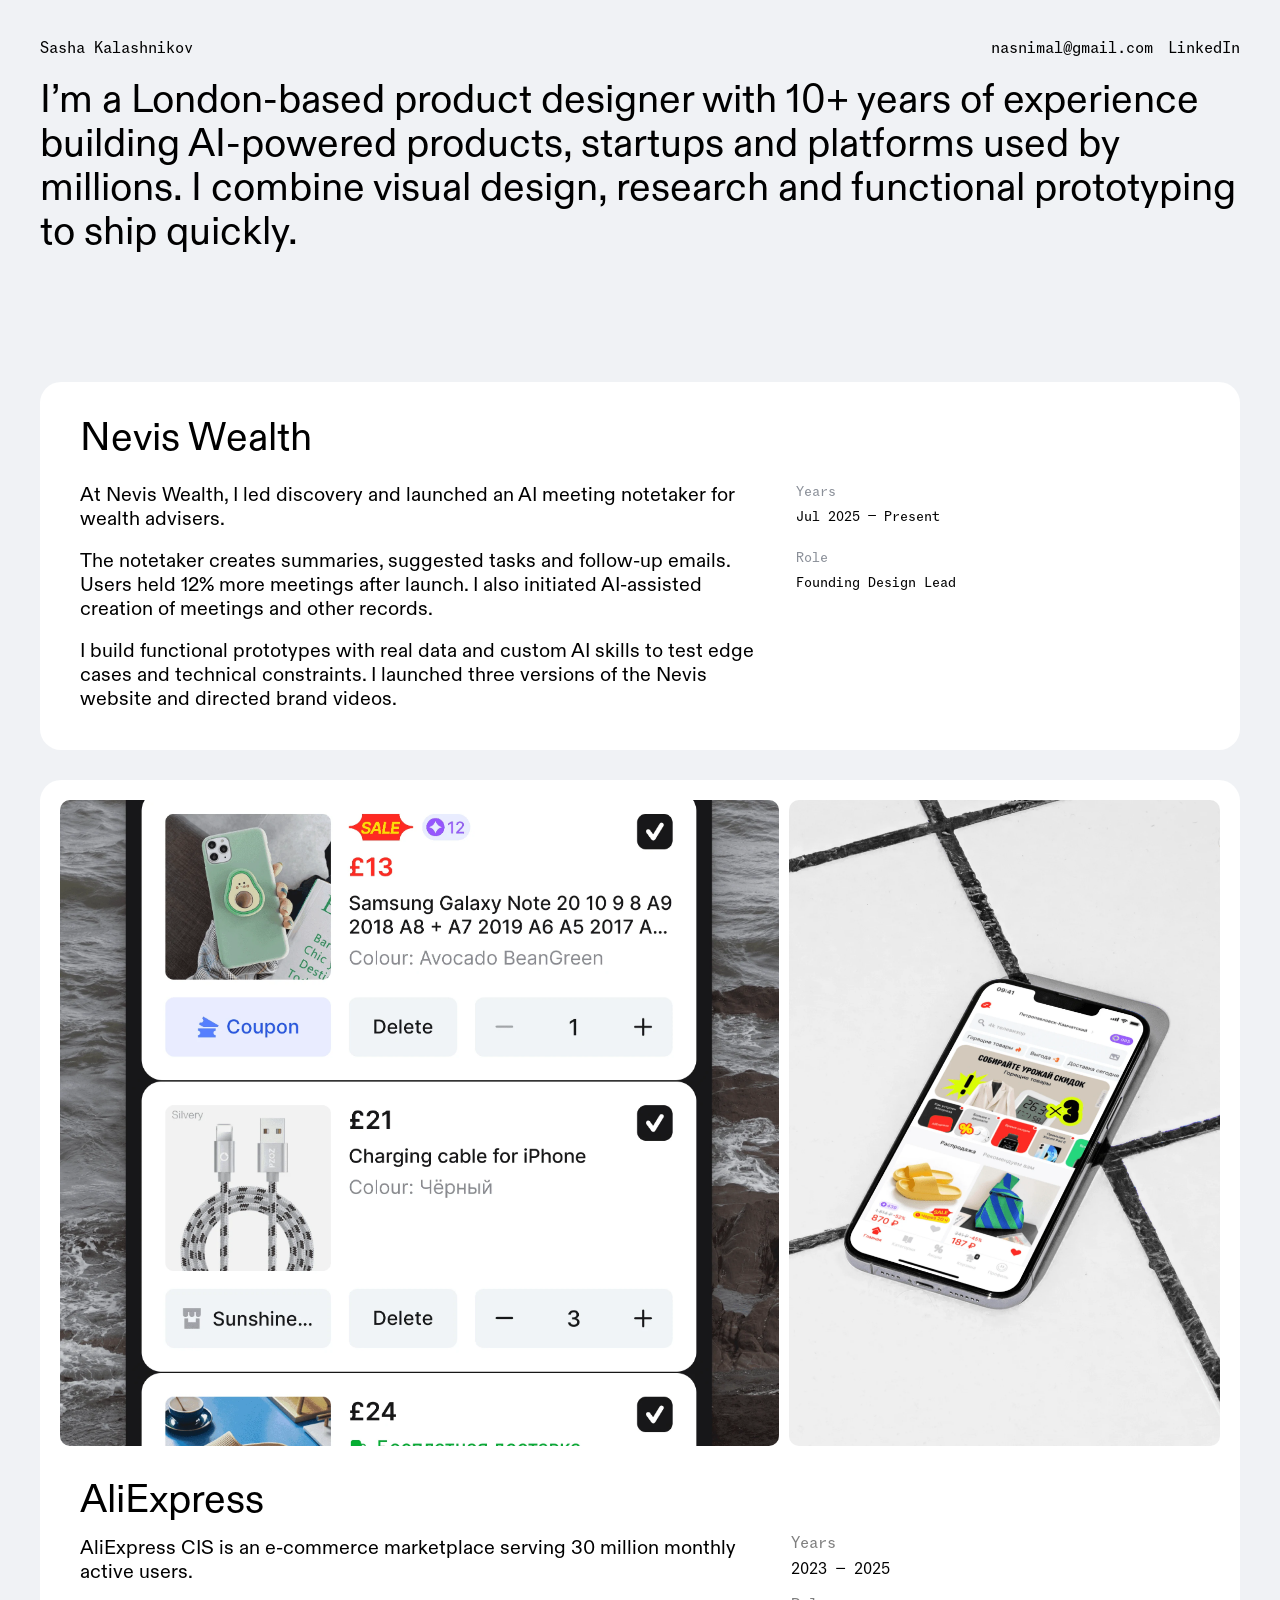
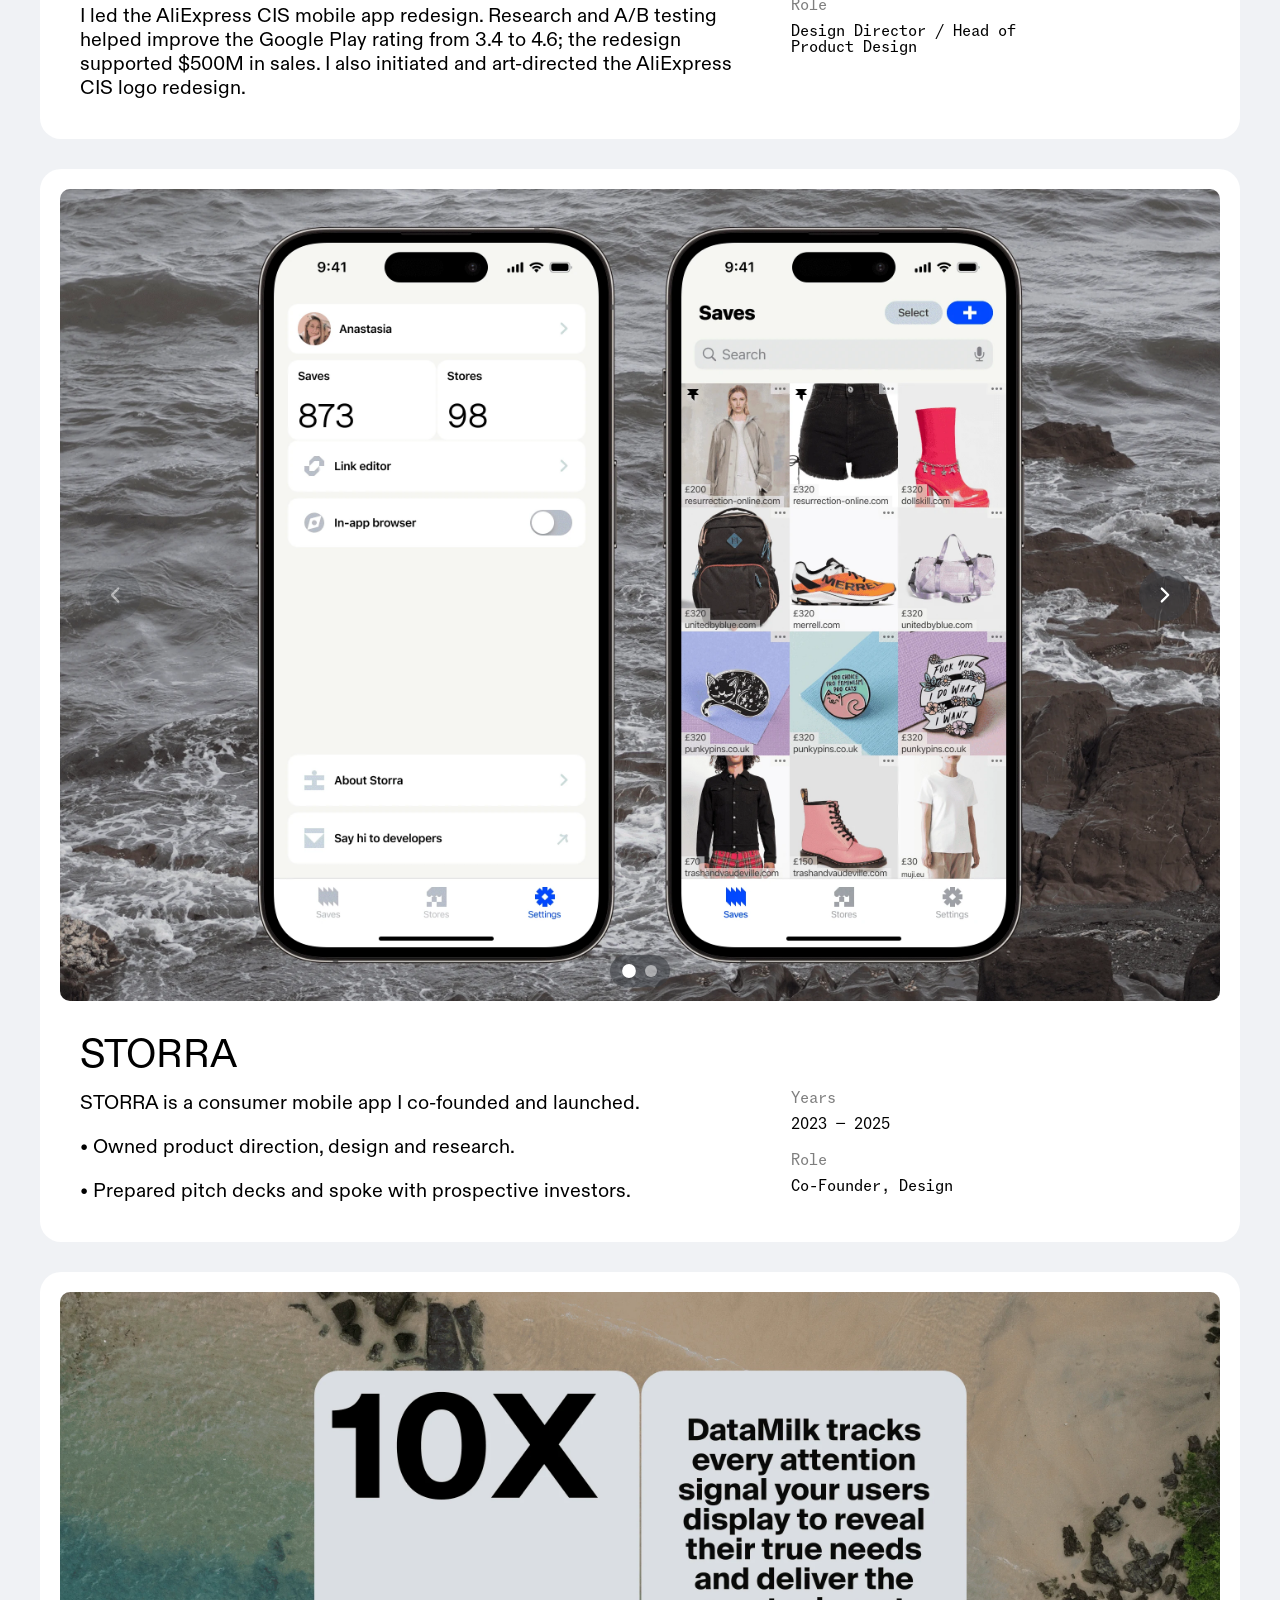
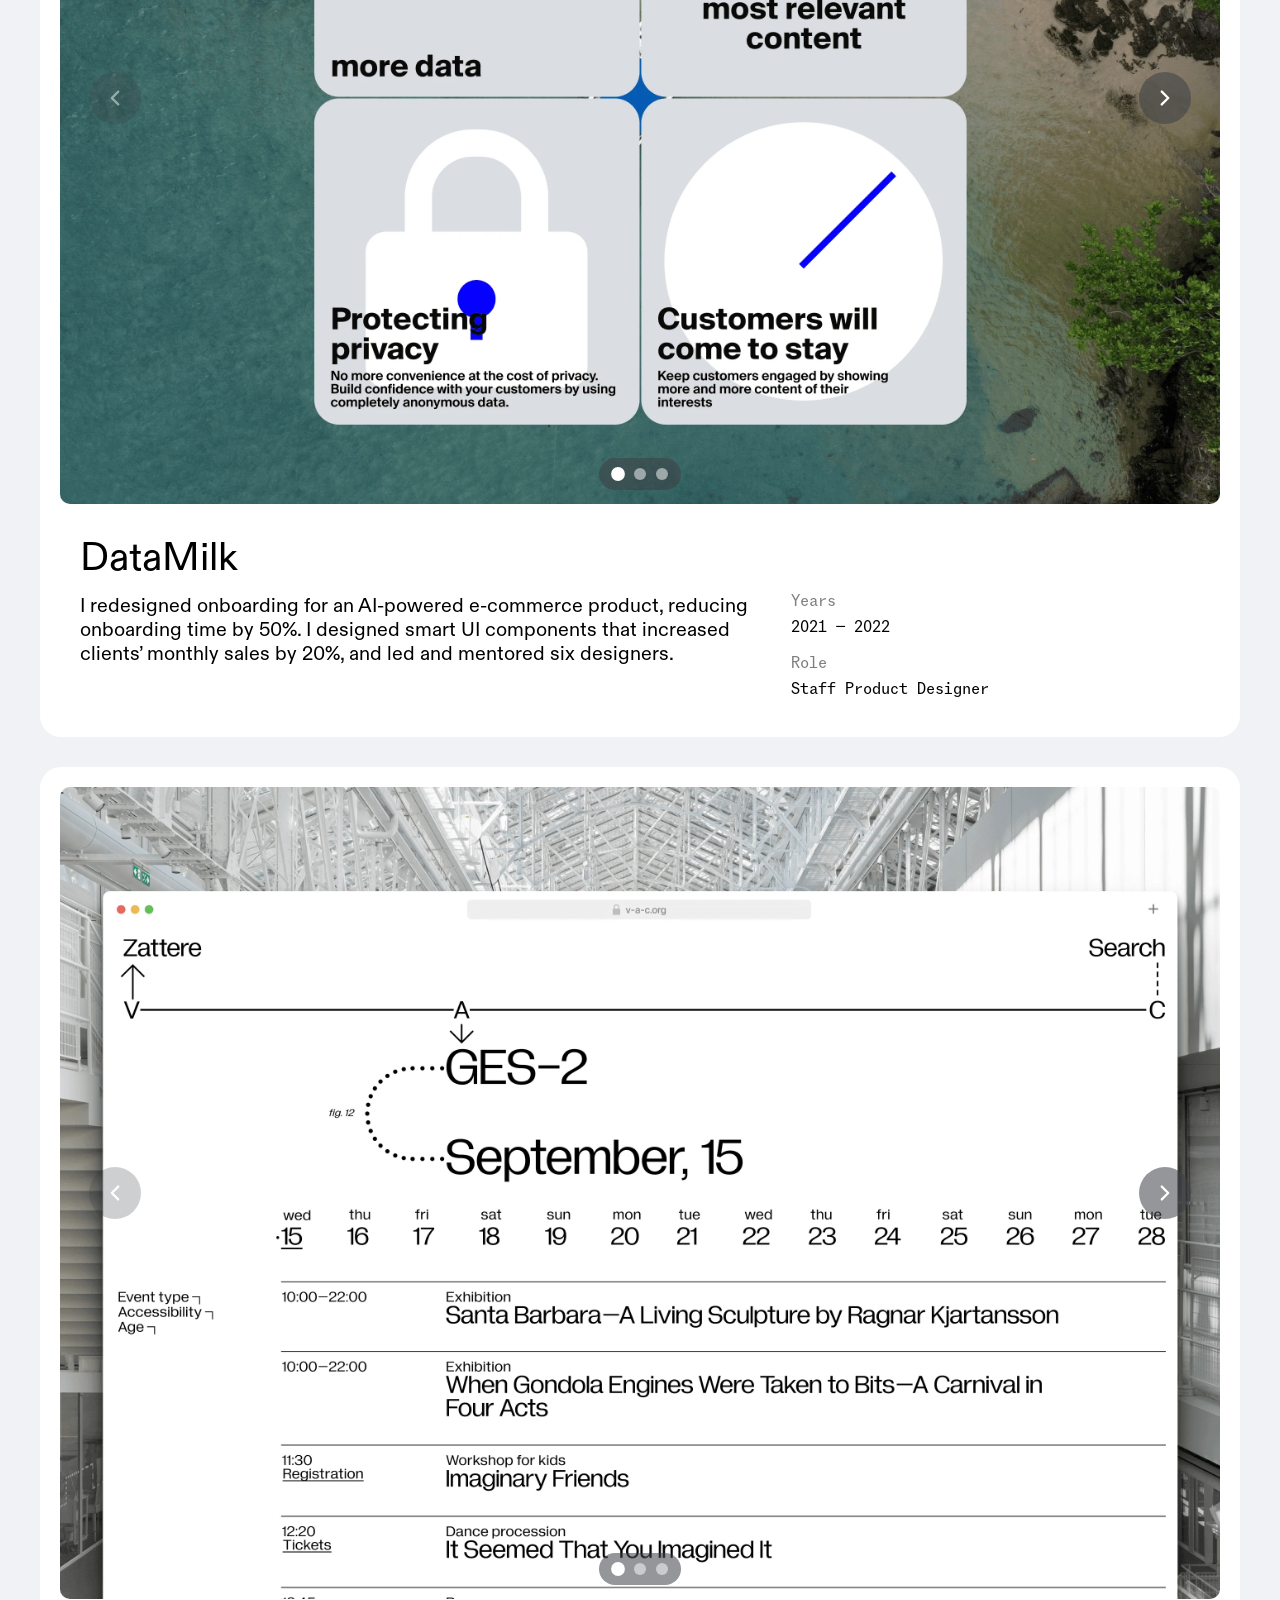
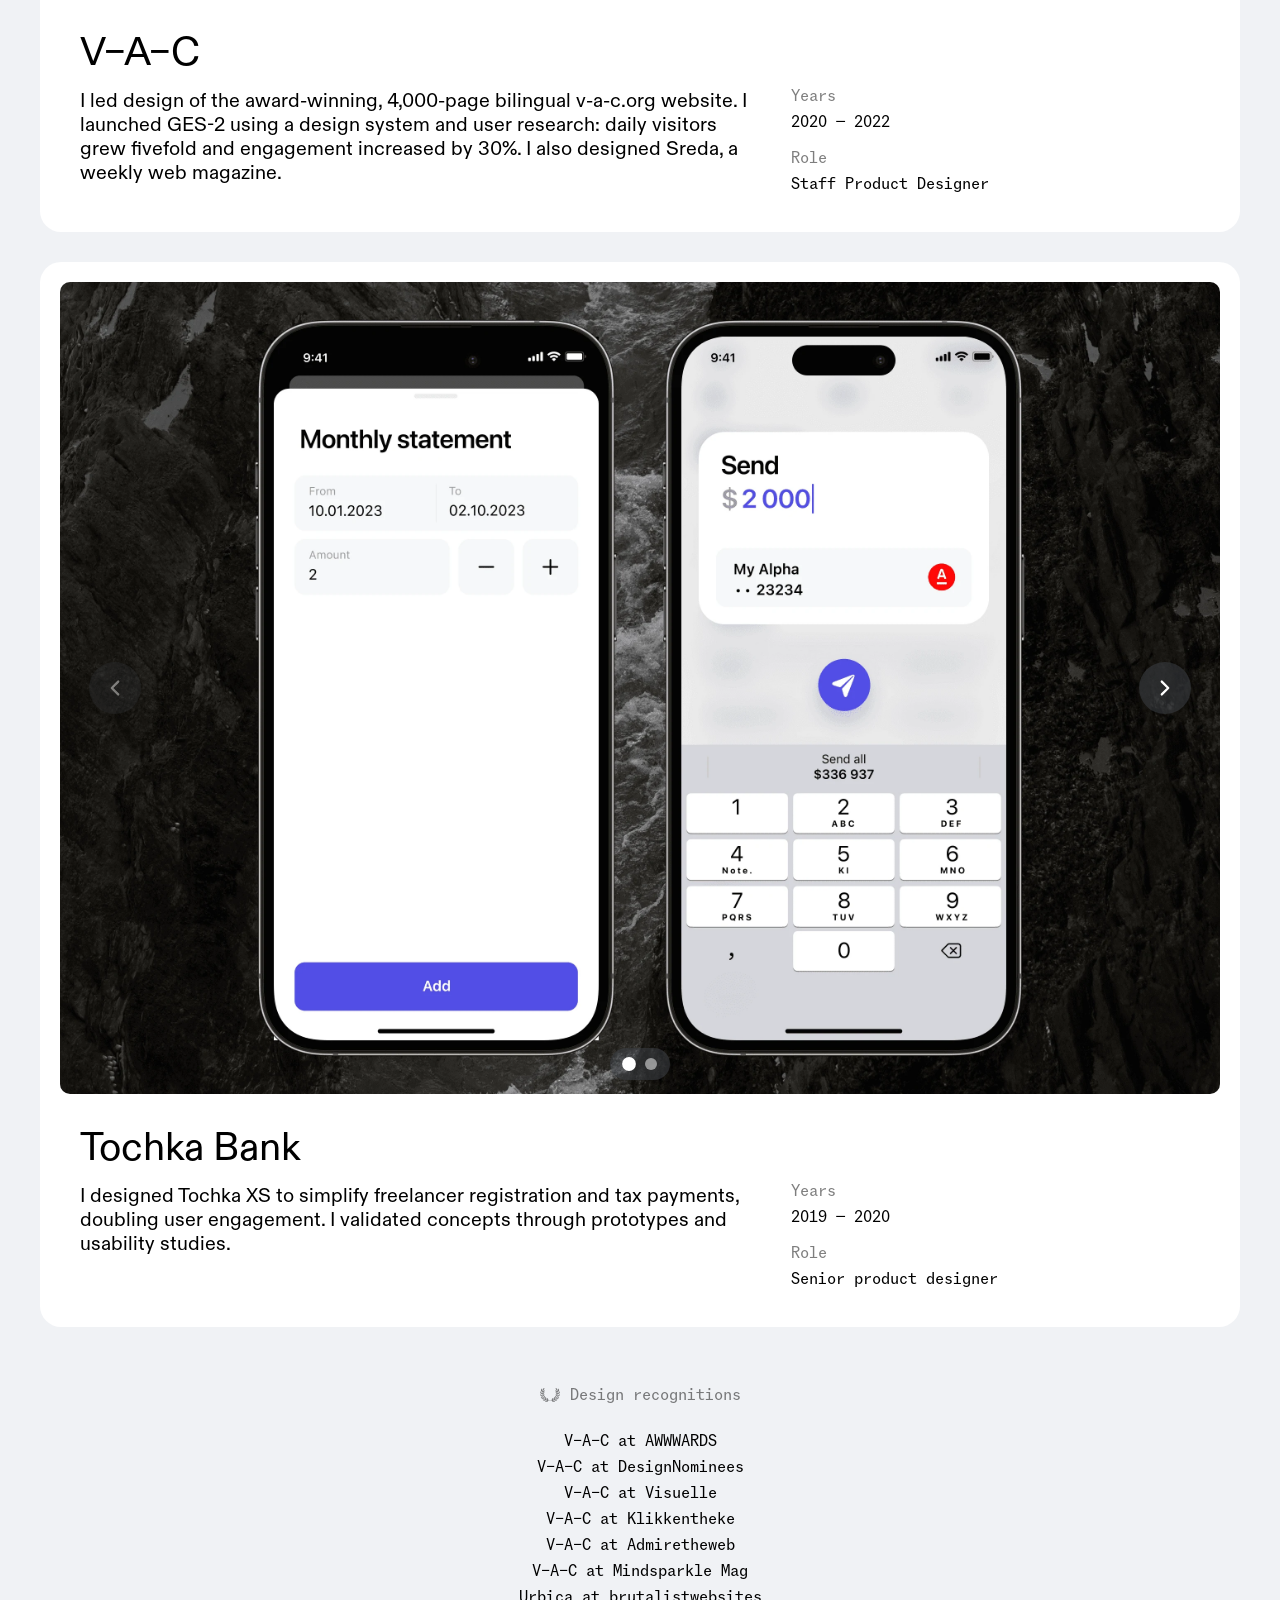
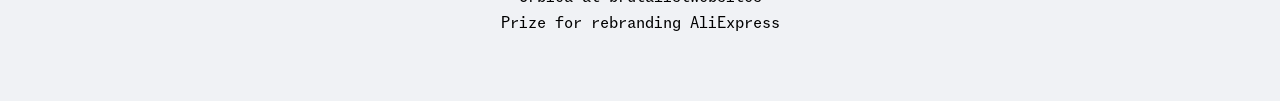
==== commit 603b88fa: "Move AliExpress prize to end of recognitions" ====
--- a/portfolio/index.html
+++ b/portfolio/index.html
@@ -59,7 +59,7 @@
       <dl class="nevis-case-study__meta"><div><dt>Years</dt><dd>Jul 2025 — Present</dd></div><div><dt>Role</dt><dd>Founding Design Lead</dd></div></dl>
     </div>
   </div>
-</section><div class="ssr-variant hidden-mobile hidden-tablet"><div class="s-81p58k-container" data-appear-id="81p58k" id="aliexpress" style="opacity:1"><!--$--><a class="s-R4rqF s-bHisP s-9Arye s-7LVeL s-1ljelyq s-v-1ljelyq s-htfuqd" data-name="Desktop" style="background-color:rgb(255, 255, 255);border-bottom-left-radius:21px;border-bottom-right-radius:21px;border-top-left-radius:21px;border-top-right-radius:21px;max-width:100%;width:100%" href="/portfolio/aliexpress"><div class="s-jo7k47-container" style="opacity:0;transform:translate(-50%, -50%)"><div class="s-LNNdN s-7LVeL s-1uskf6y s-v-1uskf6y" data-name="Variant 1" style="background-color:rgb(0, 0, 0);border-bottom-left-radius:100px;border-bottom-right-radius:100px;border-top-left-radius:100px;border-top-right-radius:100px"><div class="s-3cq4np" data-name="LinkedIn" style="outline:none;display:flex;flex-direction:column;justify-content:flex-start;flex-shrink:0;--extracted-r6o4lv:rgb(255, 255, 255);--sk-paragraph-spacing:0px;transform:none" data-component-type="RichTextContainer"><p class="s-text text-body" data-styles-preset="body" style="--sk-text-color:var(--extracted-r6o4lv, rgb(255, 255, 255))">Case study</p></div></div></div><div class="s-dh9e7g" data-name="images" style="opacity:1"><div class="s-1u6ouwd" data-name="ali-web" style="border-bottom-left-radius:10px;border-bottom-right-radius:10px;border-top-left-radius:10px;border-top-right-radius:10px"><div style="position:absolute;border-radius:inherit;top:0;right:0;bottom:0;left:0" data-background-image-wrapper="true"><img loading="lazy" decoding="async" sizes="(min-width: 1200px) max((min(100vw - 80px, 1400px) - 50px) / 1.6, 1px), (max-width: 809px) calc(min(100vw - 32px, 1400px) - 32px), (min-width: 810px) and (max-width: 1199px) max((min(100vw - 60px, 1400px) - 50px) / 1.6, 1px)" srcset="../assets/images/gWtnJFG1p2rvQF6sLZQMRFHaJl4.webp 512w,../assets/images/gWtnJFG1p2rvQF6sLZQMRFHaJl4.webp 1024w,../assets/images/gWtnJFG1p2rvQF6sLZQMRFHaJl4.webp 2048w,../assets/images/gWtnJFG1p2rvQF6sLZQMRFHaJl4.webp 3024w" src="../assets/images/gWtnJFG1p2rvQF6sLZQMRFHaJl4.webp" alt style="display:block;width:100%;height:100%;border-radius:inherit;object-position:center top;object-fit:cover" data-original-sizes="max((min(100vw - 80px, 1400px) - 50px) / 1.6, 1px)"></div></div><div class="s-106oeh5" data-name="ali-app" style="border-bottom-left-radius:10px;border-bottom-right-radius:10px;border-top-left-radius:10px;border-top-right-radius:10px"><div style="position:absolute;border-radius:inherit;top:0;right:0;bottom:0;left:0" data-background-image-wrapper="true"><img loading="lazy" decoding="async" sizes="(min-width: 1200px) max((min(100vw - 80px, 1400px) - 50px) * 0.375, 1px), (max-width: 809px) calc(min(100vw - 32px, 1400px) - 32px), (min-width: 810px) and (max-width: 1199px) max((min(100vw - 60px, 1400px) - 50px) * 0.375, 1px)" srcset="../assets/images/EdvCTncfJ2kMqh175hJMnltcgk.webp 684w,../assets/images/EdvCTncfJ2kMqh175hJMnltcgk.webp 1368w,../assets/images/EdvCTncfJ2kMqh175hJMnltcgk.webp 1700w" src="../assets/images/EdvCTncfJ2kMqh175hJMnltcgk.webp" alt style="display:block;width:100%;height:100%;border-radius:inherit;object-position:center;object-fit:cover" data-original-sizes="max((min(100vw - 80px, 1400px) - 50px) * 0.375, 1px)"></div></div></div><div class="s-1ivdwkr" data-name="description"><div class="s-mvidow" data-name="title" style="outline:none;display:flex;flex-direction:column;justify-content:flex-start;flex-shrink:0;--sk-paragraph-spacing:0px;transform:none" data-component-type="RichTextContainer"><h1 class="s-text text-heading" data-styles-preset="heading">AliExpress</h1></div><div class="s-saphly" data-name="Frame 1321317462"><div class="s-7tl5ib" data-name="DataMilk is an AI tool that autonomously optimizes E-Commerce websites to improve the customer experience and drive increased sales. I’m responsible to manage all the website development. The final goal is to deliver the product values through the website and attract all the possible clients." style="outline:none;display:flex;flex-direction:column;justify-content:flex-start;flex-shrink:0;--sk-paragraph-spacing:0px;transform:none" data-component-type="RichTextContainer"><p class="s-text text-content" data-styles-preset="content">AliExpress CIS is an e-commerce marketplace serving 30 million monthly active users.</p><p class="s-text text-content" data-styles-preset="content">I led the AliExpress CIS mobile app redesign. Research and A/B testing helped improve the Google Play rating from 3.4 to 4.6; the redesign supported $500M in sales. I also initiated and art-directed the AliExpress CIS logo redesign.</p></div><div class="s-122e2ke" data-name="Frame 1762"><div class="s-1un86gw" data-name="Frame 1029"><div class="s-1e2fe8o" data-name="Years" style="outline:none;display:flex;flex-direction:column;justify-content:flex-start;flex-shrink:0;--sk-paragraph-spacing:0px;opacity:0.5;transform:none" data-component-type="RichTextContainer"><p class="s-text text-body" data-styles-preset="body">Years</p></div><div class="s-oluw38" data-name="2022 — Current" style="outline:none;display:flex;flex-direction:column;justify-content:flex-start;flex-shrink:0;--sk-paragraph-spacing:0px;transform:none" data-component-type="RichTextContainer"><p class="s-text text-body" data-styles-preset="body">2023 — 2025</p></div></div><div class="s-nel1tm" data-name="Frame 1031"><div class="s-1tq1a83" data-name="Role" style="outline:none;display:flex;flex-direction:column;justify-content:flex-start;flex-shrink:0;--sk-paragraph-spacing:0px;opacity:0.5;transform:none" data-component-type="RichTextContainer"><p class="s-text text-body" data-styles-preset="body">Role</p></div><div class="s-1t94ezg" data-name="Design Lead" style="outline:none;display:flex;flex-direction:column;justify-content:flex-start;flex-shrink:0;--sk-paragraph-spacing:0px;transform:none" data-component-type="RichTextContainer"><p class="s-text text-body" data-styles-preset="body">Design Director / Head of Product Design</p></div></div></div></div></div></a><!--/$--></div></div><div class="ssr-variant hidden-desktop hidden-tablet"><div class="s-81p58k-container" data-appear-id="81p58k" id="aliexpress" style="opacity:1"><!--$--><a class="s-R4rqF s-bHisP s-9Arye s-7LVeL s-1ljelyq s-v-1dgvfvs s-htfuqd" data-name="Phone" style="background-color:rgb(255, 255, 255);border-bottom-left-radius:21px;border-bottom-right-radius:21px;border-top-left-radius:21px;border-top-right-radius:21px;max-width:100%;width:100%" href="/portfolio/aliexpress"><div class="s-jo7k47-container" style="opacity:1;transform:none"><div class="s-LNNdN s-7LVeL s-1uskf6y s-v-1uskf6y" data-name="Variant 1" style="background-color:rgb(0, 0, 0);border-bottom-left-radius:100px;border-bottom-right-radius:100px;border-top-left-radius:100px;border-top-right-radius:100px"><div class="s-3cq4np" data-name="LinkedIn" style="outline:none;display:flex;flex-direction:column;justify-content:flex-start;flex-shrink:0;--extracted-r6o4lv:rgb(255, 255, 255);--sk-paragraph-spacing:0px;transform:none" data-component-type="RichTextContainer"><p class="s-text text-body" data-styles-preset="body" style="--sk-text-color:var(--extracted-r6o4lv, rgb(255, 255, 255))">Case study</p></div></div></div><div class="s-dh9e7g" data-name="images" style="opacity:1"><div class="s-1u6ouwd" data-name="ali-web" style="border-bottom-left-radius:10px;border-bottom-right-radius:10px;border-top-left-radius:10px;border-top-right-radius:10px"><div style="position:absolute;border-radius:inherit;top:0;right:0;bottom:0;left:0" data-background-image-wrapper="true"><img loading="lazy" decoding="async" sizes="(min-width: 1200px) max((min(100vw - 80px, 1400px) - 50px) / 1.6, 1px), (max-width: 809px) calc(min(100vw - 32px, 1400px) - 32px), (min-width: 810px) and (max-width: 1199px) max((min(100vw - 60px, 1400px) - 50px) / 1.6, 1px)" srcset="../assets/images/gWtnJFG1p2rvQF6sLZQMRFHaJl4.webp 512w,../assets/images/gWtnJFG1p2rvQF6sLZQMRFHaJl4.webp 1024w,../assets/images/gWtnJFG1p2rvQF6sLZQMRFHaJl4.webp 2048w,../assets/images/gWtnJFG1p2rvQF6sLZQMRFHaJl4.webp 3024w" src="../assets/images/gWtnJFG1p2rvQF6sLZQMRFHaJl4.webp" alt style="display:block;width:100%;height:100%;border-radius:inherit;object-position:center top;object-fit:cover" data-original-sizes="calc(min(100vw - 32px, 1400px) - 32px)"></div></div><div class="s-106oeh5" data-name="ali-app" style="border-bottom-left-radius:10px;border-bottom-right-radius:10px;border-top-left-radius:10px;border-top-right-radius:10px"><div style="position:absolute;border-radius:inherit;top:0;right:0;bottom:0;left:0" data-background-image-wrapper="true"><img loading="lazy" decoding="async" sizes="(min-width: 1200px) max((min(100vw - 80px, 1400px) - 50px) * 0.375, 1px), (max-width: 809px) calc(min(100vw - 32px, 1400px) - 32px), (min-width: 810px) and (max-width: 1199px) max((min(100vw - 60px, 1400px) - 50px) * 0.375, 1px)" srcset="../assets/images/EdvCTncfJ2kMqh175hJMnltcgk.webp 684w,../assets/images/EdvCTncfJ2kMqh175hJMnltcgk.webp 1368w,../assets/images/EdvCTncfJ2kMqh175hJMnltcgk.webp 1700w" src="../assets/images/EdvCTncfJ2kMqh175hJMnltcgk.webp" alt style="display:block;width:100%;height:100%;border-radius:inherit;object-position:center;object-fit:cover" data-original-sizes="calc(min(100vw - 32px, 1400px) - 32px)"></div></div></div><div class="s-1ivdwkr" data-name="description"><div class="s-mvidow" data-name="title" style="outline:none;display:flex;flex-direction:column;justify-content:flex-start;flex-shrink:0;--sk-paragraph-spacing:0px;transform:none" data-component-type="RichTextContainer"><h1 class="s-text text-heading" data-styles-preset="heading" style="--sk-text-alignment:left">AliExpress</h1></div><div class="s-saphly" data-name="Frame 1321317462"><div class="s-7tl5ib" data-name="DataMilk is an AI tool that autonomously optimizes E-Commerce websites to improve the customer experience and drive increased sales. I’m responsible to manage all the website development. The final goal is to deliver the product values through the website and attract all the possible clients." style="outline:none;display:flex;flex-direction:column;justify-content:flex-start;flex-shrink:0;--sk-paragraph-spacing:0px;transform:none" data-component-type="RichTextContainer"><p class="s-text text-content" data-styles-preset="content">AliExpress CIS is an e-commerce marketplace serving 30 million monthly active users.</p><p class="s-text text-content" data-styles-preset="content">I led the AliExpress CIS mobile app redesign. Research and A/B testing helped improve the Google Play rating from 3.4 to 4.6; the redesign supported $500M in sales. I also initiated and art-directed the AliExpress CIS logo redesign.</p></div><div class="s-122e2ke" data-name="Frame 1762"><div class="s-1un86gw" data-name="Frame 1029"><div class="s-1e2fe8o" data-name="Years" style="outline:none;display:flex;flex-direction:column;justify-content:flex-start;flex-shrink:0;--sk-paragraph-spacing:0px;opacity:0.5;transform:none" data-component-type="RichTextContainer"><p class="s-text text-body" data-styles-preset="body">Years</p></div><div class="s-oluw38" data-name="2022 — Current" style="outline:none;display:flex;flex-direction:column;justify-content:flex-start;flex-shrink:0;--sk-paragraph-spacing:0px;transform:none" data-component-type="RichTextContainer"><p class="s-text text-body" data-styles-preset="body">2023 — 2025</p></div></div><div class="s-nel1tm" data-name="Frame 1031"><div class="s-1tq1a83" data-name="Role" style="outline:none;display:flex;flex-direction:column;justify-content:flex-start;flex-shrink:0;--sk-paragraph-spacing:0px;opacity:0.5;transform:none" data-component-type="RichTextContainer"><p class="s-text text-body" data-styles-preset="body">Role</p></div><div class="s-1t94ezg" data-name="Design Lead" style="outline:none;display:flex;flex-direction:column;justify-content:flex-start;flex-shrink:0;--sk-paragraph-spacing:0px;transform:none" data-component-type="RichTextContainer"><p class="s-text text-body" data-styles-preset="body">Design Director / Head of Product Design</p></div></div></div></div></div></a><!--/$--></div></div><div class="ssr-variant hidden-desktop hidden-mobile"><div class="s-81p58k-container" data-appear-id="81p58k" id="aliexpress" style="opacity:1"><!--$--><a class="s-R4rqF s-bHisP s-9Arye s-7LVeL s-1ljelyq s-v-1mua6k1 s-htfuqd" data-name="Tablet" style="background-color:rgb(255, 255, 255);border-bottom-left-radius:21px;border-bottom-right-radius:21px;border-top-left-radius:21px;border-top-right-radius:21px;max-width:100%;width:100%" href="/portfolio/aliexpress"><div class="s-jo7k47-container" style="opacity:0;transform:translate(-50%, -50%)"><div class="s-LNNdN s-7LVeL s-1uskf6y s-v-1uskf6y" data-name="Variant 1" style="background-color:rgb(0, 0, 0);border-bottom-left-radius:100px;border-bottom-right-radius:100px;border-top-left-radius:100px;border-top-right-radius:100px"><div class="s-3cq4np" data-name="LinkedIn" style="outline:none;display:flex;flex-direction:column;justify-content:flex-start;flex-shrink:0;--extracted-r6o4lv:rgb(255, 255, 255);--sk-paragraph-spacing:0px;transform:none" data-component-type="RichTextContainer"><p class="s-text text-body" data-styles-preset="body" style="--sk-text-color:var(--extracted-r6o4lv, rgb(255, 255, 255))">Case study</p></div></div></div><div class="s-dh9e7g" data-name="images" style="opacity:1"><div class="s-1u6ouwd" data-name="ali-web" style="border-bottom-left-radius:10px;border-bottom-right-radius:10px;border-top-left-radius:10px;border-top-right-radius:10px"><div style="position:absolute;border-radius:inherit;top:0;right:0;bottom:0;left:0" data-background-image-wrapper="true"><img loading="lazy" decoding="async" sizes="(min-width: 1200px) max((min(100vw - 80px, 1400px) - 50px) / 1.6, 1px), (max-width: 809px) calc(min(100vw - 32px, 1400px) - 32px), (min-width: 810px) and (max-width: 1199px) max((min(100vw - 60px, 1400px) - 50px) / 1.6, 1px)" srcset="../assets/images/gWtnJFG1p2rvQF6sLZQMRFHaJl4.webp 512w,../assets/images/gWtnJFG1p2rvQF6sLZQMRFHaJl4.webp 1024w,../assets/images/gWtnJFG1p2rvQF6sLZQMRFHaJl4.webp 2048w,../assets/images/gWtnJFG1p2rvQF6sLZQMRFHaJl4.webp 3024w" src="../assets/images/gWtnJFG1p2rvQF6sLZQMRFHaJl4.webp" alt style="display:block;width:100%;height:100%;border-radius:inherit;object-position:center top;object-fit:cover" data-original-sizes="max((min(100vw - 60px, 1400px) - 50px) / 1.6, 1px)"></div></div><div class="s-106oeh5" data-name="ali-app" style="border-bottom-left-radius:10px;border-bottom-right-radius:10px;border-top-left-radius:10px;border-top-right-radius:10px"><div style="position:absolute;border-radius:inherit;top:0;right:0;bottom:0;left:0" data-background-image-wrapper="true"><img loading="lazy" decoding="async" sizes="(min-width: 1200px) max((min(100vw - 80px, 1400px) - 50px) * 0.375, 1px), (max-width: 809px) calc(min(100vw - 32px, 1400px) - 32px), (min-width: 810px) and (max-width: 1199px) max((min(100vw - 60px, 1400px) - 50px) * 0.375, 1px)" srcset="../assets/images/EdvCTncfJ2kMqh175hJMnltcgk.webp 684w,../assets/images/EdvCTncfJ2kMqh175hJMnltcgk.webp 1368w,../assets/images/EdvCTncfJ2kMqh175hJMnltcgk.webp 1700w" src="../assets/images/EdvCTncfJ2kMqh175hJMnltcgk.webp" alt style="display:block;width:100%;height:100%;border-radius:inherit;object-position:center;object-fit:cover" data-original-sizes="max((min(100vw - 60px, 1400px) - 50px) * 0.375, 1px)"></div></div></div><div class="s-1ivdwkr" data-name="description"><div class="s-mvidow" data-name="title" style="outline:none;display:flex;flex-direction:column;justify-content:flex-start;flex-shrink:0;--sk-paragraph-spacing:0px;transform:none" data-component-type="RichTextContainer"><h1 class="s-text text-heading" data-styles-preset="heading">AliExpress</h1></div><div class="s-saphly" data-name="Frame 1321317462"><div class="s-7tl5ib" data-name="DataMilk is an AI tool that autonomously optimizes E-Commerce websites to improve the customer experience and drive increased sales. I’m responsible to manage all the website development. The final goal is to deliver the product values through the website and attract all the possible clients." style="outline:none;display:flex;flex-direction:column;justify-content:flex-start;flex-shrink:0;--sk-paragraph-spacing:0px;transform:none" data-component-type="RichTextContainer"><p class="s-text text-content" data-styles-preset="content">AliExpress CIS is an e-commerce marketplace serving 30 million monthly active users.</p><p class="s-text text-content" data-styles-preset="content">I led the AliExpress CIS mobile app redesign. Research and A/B testing helped improve the Google Play rating from 3.4 to 4.6; the redesign supported $500M in sales. I also initiated and art-directed the AliExpress CIS logo redesign.</p></div><div class="s-122e2ke" data-name="Frame 1762"><div class="s-1un86gw" data-name="Frame 1029"><div class="s-1e2fe8o" data-name="Years" style="outline:none;display:flex;flex-direction:column;justify-content:flex-start;flex-shrink:0;--sk-paragraph-spacing:0px;opacity:0.5;transform:none" data-component-type="RichTextContainer"><p class="s-text text-body" data-styles-preset="body">Years</p></div><div class="s-oluw38" data-name="2022 — Current" style="outline:none;display:flex;flex-direction:column;justify-content:flex-start;flex-shrink:0;--sk-paragraph-spacing:0px;transform:none" data-component-type="RichTextContainer"><p class="s-text text-body" data-styles-preset="body">2023 — 2025</p></div></div><div class="s-nel1tm" data-name="Frame 1031"><div class="s-1tq1a83" data-name="Role" style="outline:none;display:flex;flex-direction:column;justify-content:flex-start;flex-shrink:0;--sk-paragraph-spacing:0px;opacity:0.5;transform:none" data-component-type="RichTextContainer"><p class="s-text text-body" data-styles-preset="body">Role</p></div><div class="s-1t94ezg" data-name="Design Lead" style="outline:none;display:flex;flex-direction:column;justify-content:flex-start;flex-shrink:0;--sk-paragraph-spacing:0px;transform:none" data-component-type="RichTextContainer"><p class="s-text text-body" data-styles-preset="body">Design Director / Head of Product Design</p></div></div></div></div></div></a><!--/$--></div></div><div class="s-16of997" data-name="storra" name="storra"><div class="s-8xp3uc-container"><section style="display:flex;flex-direction:row;width:100%;height:100%;max-width:100%;max-height:100%;place-items:center;margin:0;padding:0px;list-style-type:none;text-indent:none;opacity:1;user-select:none"><div style="width:100%;height:100%;margin:0;padding:inherit;position:absolute;inset:0;overflow:hidden;border-radius:10px;user-select:none;perspective:1200px"><ul style="display:flex;flex-direction:row;width:100%;height:100%;max-width:100%;max-height:100%;place-items:center;margin:0;padding:0;list-style-type:none;text-indent:none;gap:10px;cursor:grab;user-select:none;transform:none;-webkit-touch-callout:none;-webkit-user-select:none;touch-action:pan-y" draggable="false"><li style="display:contents" aria-hidden="false"><div class="s-1otka1f" data-name="storra1" name="storra1" style="flex-shrink:0;user-select:none;width:100%;height:100%;opacity:1;visibility:hidden;transform:none;transform-origin:100% 50% 0"><div style="position:absolute;border-radius:inherit;top:0;right:0;bottom:0;left:0" data-background-image-wrapper="true"><img decoding="async" width="3024" height="1964" sizes="(min-width: 1200px) 1359.5682px, (min-width: 810px) and (max-width: 1199px) 1359.5682px, (max-width: 809px) 1359.5682px" data-gallery-src="../assets/images/B6YyaNQqJwLwsNMK0l3xJbwEzwU.webp" alt style="display:block;width:100%;height:100%;border-radius:inherit;object-position:center;object-fit:cover" data-original-sizes="1359.5682px"></div></div></li><li style="display:contents" aria-hidden="false"><div class="s-1vc4r6c" data-name="storra2" name="storra2" style="flex-shrink:0;user-select:none;width:100%;height:100%;opacity:1;visibility:hidden;transform:none;transform-origin:100% 50% 0"><div style="position:absolute;border-radius:inherit;top:0;right:0;bottom:0;left:0" data-background-image-wrapper="true"><img decoding="async" width="3024" height="1964" sizes="(min-width: 1200px) 1364.1874px, (min-width: 810px) and (max-width: 1199px) 1364.1874px, (max-width: 809px) 1364.1874px" data-gallery-src="../assets/images/Tfq6iGVsU810wIGfbxjlD7Hw1I.webp" alt style="display:block;width:100%;height:100%;border-radius:inherit;object-position:center;object-fit:cover" data-original-sizes="1364.1874px"></div></div></li><li style="display:contents" aria-hidden="true"><div class="s-1otka1f" data-name="storra1" name="storra1" style="flex-shrink:0;user-select:none;width:100%;height:100%;opacity:1;visibility:hidden;transform:none;transform-origin:100% 50% 0"><div style="position:absolute;border-radius:inherit;top:0;right:0;bottom:0;left:0" data-background-image-wrapper="true"><img decoding="async" width="3024" height="1964" sizes="(min-width: 1200px) 1359.5682px, (min-width: 810px) and (max-width: 1199px) 1359.5682px, (max-width: 809px) 1359.5682px" data-gallery-src="../assets/images/B6YyaNQqJwLwsNMK0l3xJbwEzwU.webp" alt style="display:block;width:100%;height:100%;border-radius:inherit;object-position:center;object-fit:cover" data-original-sizes="1359.5682px"></div></div></li><li style="display:contents" aria-hidden="true"><div class="s-1vc4r6c" data-name="storra2" name="storra2" style="flex-shrink:0;user-select:none;width:100%;height:100%;opacity:1;visibility:hidden;transform:none;transform-origin:100% 50% 0"><div style="position:absolute;border-radius:inherit;top:0;right:0;bottom:0;left:0" data-background-image-wrapper="true"><img decoding="async" width="3024" height="1964" sizes="(min-width: 1200px) 1364.1874px, (min-width: 810px) and (max-width: 1199px) 1364.1874px, (max-width: 809px) 1364.1874px" data-gallery-src="../assets/images/Tfq6iGVsU810wIGfbxjlD7Hw1I.webp" alt style="display:block;width:100%;height:100%;border-radius:inherit;object-position:center;object-fit:cover" data-original-sizes="1364.1874px"></div></div></li><li style="display:contents" aria-hidden="true"><div class="s-1otka1f" data-name="storra1" name="storra1" style="flex-shrink:0;user-select:none;width:100%;height:100%;opacity:1;visibility:hidden;transform:none;transform-origin:100% 50% 0"><div style="position:absolute;border-radius:inherit;top:0;right:0;bottom:0;left:0" data-background-image-wrapper="true"><img decoding="async" width="3024" height="1964" sizes="(min-width: 1200px) 1359.5682px, (min-width: 810px) and (max-width: 1199px) 1359.5682px, (max-width: 809px) 1359.5682px" data-gallery-src="../assets/images/B6YyaNQqJwLwsNMK0l3xJbwEzwU.webp" alt style="display:block;width:100%;height:100%;border-radius:inherit;object-position:center;object-fit:cover" data-original-sizes="1359.5682px"></div></div></li><li style="display:contents" aria-hidden="true"><div class="s-1vc4r6c" data-name="storra2" name="storra2" style="flex-shrink:0;user-select:none;width:100%;height:100%;opacity:1;visibility:hidden;transform:none;transform-origin:100% 50% 0"><div style="position:absolute;border-radius:inherit;top:0;right:0;bottom:0;left:0" data-background-image-wrapper="true"><img decoding="async" width="3024" height="1964" sizes="(min-width: 1200px) 1364.1874px, (min-width: 810px) and (max-width: 1199px) 1364.1874px, (max-width: 809px) 1364.1874px" data-gallery-src="../assets/images/Tfq6iGVsU810wIGfbxjlD7Hw1I.webp" alt style="display:block;width:100%;height:100%;border-radius:inherit;object-position:center;object-fit:cover" data-original-sizes="1364.1874px"></div></div></li><li style="display:contents" aria-hidden="true"><div class="s-1otka1f" data-name="storra1" name="storra1" style="flex-shrink:0;user-select:none;width:100%;height:100%;opacity:1;visibility:hidden;transform:none;transform-origin:100% 50% 0"><div style="position:absolute;border-radius:inherit;top:0;right:0;bottom:0;left:0" data-background-image-wrapper="true"><img decoding="async" width="3024" height="1964" sizes="(min-width: 1200px) 1359.5682px, (min-width: 810px) and (max-width: 1199px) 1359.5682px, (max-width: 809px) 1359.5682px" data-gallery-src="../assets/images/B6YyaNQqJwLwsNMK0l3xJbwEzwU.webp" alt style="display:block;width:100%;height:100%;border-radius:inherit;object-position:center;object-fit:cover" data-original-sizes="1359.5682px"></div></div></li><li style="display:contents" aria-hidden="true"><div class="s-1vc4r6c" data-name="storra2" name="storra2" style="flex-shrink:0;user-select:none;width:100%;height:100%;opacity:1;visibility:hidden;transform:none;transform-origin:100% 50% 0"><div style="position:absolute;border-radius:inherit;top:0;right:0;bottom:0;left:0" data-background-image-wrapper="true"><img decoding="async" width="3024" height="1964" sizes="(min-width: 1200px) 1364.1874px, (min-width: 810px) and (max-width: 1199px) 1364.1874px, (max-width: 809px) 1364.1874px" data-gallery-src="../assets/images/Tfq6iGVsU810wIGfbxjlD7Hw1I.webp" alt style="display:block;width:100%;height:100%;border-radius:inherit;object-position:center;object-fit:cover" data-original-sizes="1364.1874px"></div></div></li></ul></div><fieldset style="display:flex;justify-content:space-between;align-items:center;position:absolute;pointer-events:none;user-select:none;top:0;left:0;right:0;bottom:0;border:0;padding:0;margin:0" aria-label="Slideshow pagination controls" class="s--slideshow-controls"><div style="position:absolute;display:flex;flex-direction:row;justify-content:space-between;gap:unset;opacity:1;align-items:center;inset:20px;top:20px;left:20px;right:20px;bottom:20px"><button type="button" style="border:none;display:block;place-content:center;place-items:center;overflow:hidden;background:transparent;cursor:pointer;margin:0;padding:0;background-color:rgba(0, 0, 0, 0.2);width:40px;height:40px;border-radius:40px;pointer-events:auto;transform:none" aria-label="Previous" tabindex="0"><img loading="lazy" decoding="async" width="40" height="40" src="../assets/images/6tTbkXggWgQCAJ4DO2QEdXXmgM.svg" alt="Back Arrow"></button><button type="button" style="border:none;display:block;place-content:center;place-items:center;overflow:hidden;background:transparent;cursor:pointer;margin:0;padding:0;background-color:rgba(0, 0, 0, 0.2);width:40px;height:40px;border-radius:40px;pointer-events:auto;transform:none" aria-label="Next" tabindex="0"><img loading="lazy" decoding="async" width="40" height="40" src="../assets/images/11KSGbIZoRSg4pjdnUoif6MKHI.svg" alt="Next Arrow"></button></div><div style="display:flex;place-content:center;place-items:center;overflow:hidden;position:absolute;pointer-events:auto;left:50%;top:unset;transform:translateX(-50%);flex-direction:row;bottom:10px;border-radius:50px;background-color:rgba(0, 0, 0, 0.2);user-select:none"><button aria-label="Scroll to page 1" type="button" style="border:none;display:flex;place-content:center;place-items:center;overflow:hidden;background:transparent;cursor:pointer;margin:0;padding:10px 5px 10px 10px"><div style="border-radius:50%;background:white;cursor:pointer;border:none;place-content:center;place-items:center;padding:0;width:10px;height:10px;background-color:rgb(255, 255, 255);opacity:1"></div></button><button aria-label="Scroll to page 2" type="button" style="border:none;display:flex;place-content:center;place-items:center;overflow:hidden;background:transparent;cursor:pointer;margin:0;padding:10px 10px 10px 5px"><div style="border-radius:50%;background:white;cursor:pointer;border:none;place-content:center;place-items:center;padding:0;width:10px;height:10px;background-color:rgb(255, 255, 255);opacity:0.5"></div></button></div></fieldset></section></div><div class="s-pwkxjr" data-name="description" name="description"><div class="ssr-variant hidden-mobile hidden-tablet"><div class="s-134dph6" data-name="title" style="outline:none;display:flex;flex-direction:column;justify-content:flex-start;flex-shrink:0;transform:none" data-component-type="RichTextContainer"><h1 class="s-text text-heading" data-styles-preset="heading">STORRA</h1></div></div><div class="ssr-variant hidden-desktop hidden-tablet"><div class="s-134dph6" data-name="title" style="outline:none;display:flex;flex-direction:column;justify-content:flex-start;flex-shrink:0;transform:none" data-component-type="RichTextContainer"><h1 class="s-text text-heading" data-styles-preset="heading" style="--sk-text-alignment:left">STORRA</h1></div></div><div class="ssr-variant hidden-desktop hidden-mobile"><div class="s-134dph6" data-name="title" style="outline:none;display:flex;flex-direction:column;justify-content:flex-start;flex-shrink:0;transform:none" data-component-type="RichTextContainer"><h1 class="s-text text-heading" data-styles-preset="heading" style="--sk-text-alignment:left">STORRA</h1></div></div><div class="s-1ee0mlg" data-name="Frame 1321317462" name="Frame 1321317462"><div class="s-1o33b9y" data-name="DataMilk is an AI tool that autonomously optimizes E-Commerce websites to improve the customer experience and drive increased sales. I’m responsible to manage all the website development. The final goal is to deliver the product values through the website and attract all the possible clients." style="outline:none;display:flex;flex-direction:column;justify-content:flex-start;flex-shrink:0;transform:none" data-component-type="RichTextContainer"><p class="s-text text-content" data-styles-preset="content">STORRA is a consumer mobile app I co-founded and launched.</p><p class="s-text text-content" data-styles-preset="content">• Owned product direction, design and research.</p><p class="s-text text-content" data-styles-preset="content">• Prepared pitch decks and spoke with prospective investors.</p></div><div class="s-9me7vr" data-name="Frame 1762" name="Frame 1762"><div class="s-1s2lw25" data-name="Frame 1029" name="Frame 1029"><div class="s-d2ni75" data-name="Years" style="outline:none;display:flex;flex-direction:column;justify-content:flex-start;flex-shrink:0;transform:none" data-component-type="RichTextContainer"><p class="s-text text-body" data-styles-preset="body">Years</p></div><div class="s-sb5zlk" data-name="2022 — Current" style="outline:none;display:flex;flex-direction:column;justify-content:flex-start;flex-shrink:0;transform:none" data-component-type="RichTextContainer"><p class="s-text text-body" data-styles-preset="body">2023 — 2025</p></div></div><div class="s-1s9no8m" data-name="Frame 1031" name="Frame 1031"><div class="s-1cbu5i7" data-name="Role" style="outline:none;display:flex;flex-direction:column;justify-content:flex-start;flex-shrink:0;transform:none" data-component-type="RichTextContainer"><p class="s-text text-body" data-styles-preset="body">Role</p></div><div class="s-1wgesdf" data-name="Design Lead" style="outline:none;display:flex;flex-direction:column;justify-content:flex-start;flex-shrink:0;transform:none" data-component-type="RichTextContainer"><p class="s-text text-body" data-styles-preset="body">Co-Founder, Design</p></div></div></div></div></div></div><div class="s-141s8km" data-name="datamilk" name="datamilk"><div class="s-188qxaa-container"><section style="display:flex;flex-direction:row;width:100%;height:100%;max-width:100%;max-height:100%;place-items:center;margin:0;padding:0px;list-style-type:none;text-indent:none;opacity:1;user-select:none"><div style="width:100%;height:100%;margin:0;padding:inherit;position:absolute;inset:0;overflow:hidden;border-radius:10px;user-select:none;perspective:1200px"><ul style="display:flex;flex-direction:row;width:100%;height:100%;max-width:100%;max-height:100%;place-items:center;margin:0;padding:0;list-style-type:none;text-indent:none;gap:10px;cursor:grab;user-select:none;transform:none;-webkit-touch-callout:none;-webkit-user-select:none;touch-action:pan-y" draggable="false"><li style="display:contents" aria-hidden="false"><div class="s-111fakl" data-name="datamilk3" name="datamilk3" style="flex-shrink:0;user-select:none;width:100%;height:100%;opacity:1;visibility:hidden;transform:none;transform-origin:100% 50% 0"><div style="position:absolute;border-radius:inherit;top:0;right:0;bottom:0;left:0" data-background-image-wrapper="true"><img decoding="async" width="3024" height="1964" sizes="(min-width: 1200px) 1364.1874px, (min-width: 810px) and (max-width: 1199px) 1364.1874px, (max-width: 809px) 1364.1874px" data-gallery-src="../assets/images/7DozCENVu3a5qwi6sG7hld7kE.webp" alt style="display:block;width:100%;height:100%;border-radius:inherit;object-position:center;object-fit:cover" data-original-sizes="1364.1874px"></div></div></li><li style="display:contents" aria-hidden="false"><div class="s-wdtnzm" data-name="datamilk2" name="datamilk2" style="flex-shrink:0;user-select:none;width:100%;height:100%;opacity:1;visibility:hidden;transform:none;transform-origin:100% 50% 0"><div style="position:absolute;border-radius:inherit;top:0;right:0;bottom:0;left:0" data-background-image-wrapper="true"><img decoding="async" width="3024" height="1964" sizes="(min-width: 1200px) 1364.1874px, (min-width: 810px) and (max-width: 1199px) 1364.1874px, (max-width: 809px) 1364.1874px" data-gallery-src="../assets/images/er7cmU5guKjR0HldU62ZqOSPQGc.webp" alt style="display:block;width:100%;height:100%;border-radius:inherit;object-position:center;object-fit:cover" data-original-sizes="1364.1874px"></div></div></li><li style="display:contents" aria-hidden="false"><div class="s-12gkpyo" data-name="datamilk1" name="datamilk1" style="flex-shrink:0;user-select:none;width:100%;height:100%;opacity:1;visibility:hidden;transform:none;transform-origin:100% 50% 0"><div style="position:absolute;border-radius:inherit;top:0;right:0;bottom:0;left:0" data-background-image-wrapper="true"><img decoding="async" width="3024" height="1964" sizes="(min-width: 1200px) 1359.5682px, (min-width: 810px) and (max-width: 1199px) 1359.5682px, (max-width: 809px) 1359.5682px" data-gallery-src="../assets/images/ec0MNiJzIChwH6oNCaWcXbWJa8.png" alt style="display:block;width:100%;height:100%;border-radius:inherit;object-position:center;object-fit:cover" data-original-sizes="1359.5682px"></div></div></li><li style="display:contents" aria-hidden="true"><div class="s-111fakl" data-name="datamilk3" name="datamilk3" style="flex-shrink:0;user-select:none;width:100%;height:100%;opacity:1;visibility:hidden;transform:none;transform-origin:100% 50% 0"><div style="position:absolute;border-radius:inherit;top:0;right:0;bottom:0;left:0" data-background-image-wrapper="true"><img decoding="async" width="3024" height="1964" sizes="(min-width: 1200px) 1364.1874px, (min-width: 810px) and (max-width: 1199px) 1364.1874px, (max-width: 809px) 1364.1874px" data-gallery-src="../assets/images/7DozCENVu3a5qwi6sG7hld7kE.webp" alt style="display:block;width:100%;height:100%;border-radius:inherit;object-position:center;object-fit:cover" data-original-sizes="1364.1874px"></div></div></li><li style="display:contents" aria-hidden="true"><div class="s-wdtnzm" data-name="datamilk2" name="datamilk2" style="flex-shrink:0;user-select:none;width:100%;height:100%;opacity:1;visibility:hidden;transform:none;transform-origin:100% 50% 0"><div style="position:absolute;border-radius:inherit;top:0;right:0;bottom:0;left:0" data-background-image-wrapper="true"><img decoding="async" width="3024" height="1964" sizes="(min-width: 1200px) 1364.1874px, (min-width: 810px) and (max-width: 1199px) 1364.1874px, (max-width: 809px) 1364.1874px" data-gallery-src="../assets/images/er7cmU5guKjR0HldU62ZqOSPQGc.webp" alt style="display:block;width:100%;height:100%;border-radius:inherit;object-position:center;object-fit:cover" data-original-sizes="1364.1874px"></div></div></li><li style="display:contents" aria-hidden="true"><div class="s-12gkpyo" data-name="datamilk1" name="datamilk1" style="flex-shrink:0;user-select:none;width:100%;height:100%;opacity:1;visibility:hidden;transform:none;transform-origin:100% 50% 0"><div style="position:absolute;border-radius:inherit;top:0;right:0;bottom:0;left:0" data-background-image-wrapper="true"><img decoding="async" width="3024" height="1964" sizes="(min-width: 1200px) 1359.5682px, (min-width: 810px) and (max-width: 1199px) 1359.5682px, (max-width: 809px) 1359.5682px" data-gallery-src="../assets/images/ec0MNiJzIChwH6oNCaWcXbWJa8.png" alt style="display:block;width:100%;height:100%;border-radius:inherit;object-position:center;object-fit:cover" data-original-sizes="1359.5682px"></div></div></li><li style="display:contents" aria-hidden="true"><div class="s-111fakl" data-name="datamilk3" name="datamilk3" style="flex-shrink:0;user-select:none;width:100%;height:100%;opacity:1;visibility:hidden;transform:none;transform-origin:100% 50% 0"><div style="position:absolute;border-radius:inherit;top:0;right:0;bottom:0;left:0" data-background-image-wrapper="true"><img decoding="async" width="3024" height="1964" sizes="(min-width: 1200px) 1364.1874px, (min-width: 810px) and (max-width: 1199px) 1364.1874px, (max-width: 809px) 1364.1874px" data-gallery-src="../assets/images/7DozCENVu3a5qwi6sG7hld7kE.webp" alt style="display:block;width:100%;height:100%;border-radius:inherit;object-position:center;object-fit:cover" data-original-sizes="1364.1874px"></div></div></li><li style="display:contents" aria-hidden="true"><div class="s-wdtnzm" data-name="datamilk2" name="datamilk2" style="flex-shrink:0;user-select:none;width:100%;height:100%;opacity:1;visibility:hidden;transform:none;transform-origin:100% 50% 0"><div style="position:absolute;border-radius:inherit;top:0;right:0;bottom:0;left:0" data-background-image-wrapper="true"><img decoding="async" width="3024" height="1964" sizes="(min-width: 1200px) 1364.1874px, (min-width: 810px) and (max-width: 1199px) 1364.1874px, (max-width: 809px) 1364.1874px" data-gallery-src="../assets/images/er7cmU5guKjR0HldU62ZqOSPQGc.webp" alt style="display:block;width:100%;height:100%;border-radius:inherit;object-position:center;object-fit:cover" data-original-sizes="1364.1874px"></div></div></li><li style="display:contents" aria-hidden="true"><div class="s-12gkpyo" data-name="datamilk1" name="datamilk1" style="flex-shrink:0;user-select:none;width:100%;height:100%;opacity:1;visibility:hidden;transform:none;transform-origin:100% 50% 0"><div style="position:absolute;border-radius:inherit;top:0;right:0;bottom:0;left:0" data-background-image-wrapper="true"><img decoding="async" width="3024" height="1964" sizes="(min-width: 1200px) 1359.5682px, (min-width: 810px) and (max-width: 1199px) 1359.5682px, (max-width: 809px) 1359.5682px" data-gallery-src="../assets/images/ec0MNiJzIChwH6oNCaWcXbWJa8.png" alt style="display:block;width:100%;height:100%;border-radius:inherit;object-position:center;object-fit:cover" data-original-sizes="1359.5682px"></div></div></li><li style="display:contents" aria-hidden="true"><div class="s-111fakl" data-name="datamilk3" name="datamilk3" style="flex-shrink:0;user-select:none;width:100%;height:100%;opacity:1;visibility:hidden;transform:none;transform-origin:100% 50% 0"><div style="position:absolute;border-radius:inherit;top:0;right:0;bottom:0;left:0" data-background-image-wrapper="true"><img decoding="async" width="3024" height="1964" sizes="(min-width: 1200px) 1364.1874px, (min-width: 810px) and (max-width: 1199px) 1364.1874px, (max-width: 809px) 1364.1874px" data-gallery-src="../assets/images/7DozCENVu3a5qwi6sG7hld7kE.webp" alt style="display:block;width:100%;height:100%;border-radius:inherit;object-position:center;object-fit:cover" data-original-sizes="1364.1874px"></div></div></li><li style="display:contents" aria-hidden="true"><div class="s-wdtnzm" data-name="datamilk2" name="datamilk2" style="flex-shrink:0;user-select:none;width:100%;height:100%;opacity:1;visibility:hidden;transform:none;transform-origin:100% 50% 0"><div style="position:absolute;border-radius:inherit;top:0;right:0;bottom:0;left:0" data-background-image-wrapper="true"><img decoding="async" width="3024" height="1964" sizes="(min-width: 1200px) 1364.1874px, (min-width: 810px) and (max-width: 1199px) 1364.1874px, (max-width: 809px) 1364.1874px" data-gallery-src="../assets/images/er7cmU5guKjR0HldU62ZqOSPQGc.webp" alt style="display:block;width:100%;height:100%;border-radius:inherit;object-position:center;object-fit:cover" data-original-sizes="1364.1874px"></div></div></li><li style="display:contents" aria-hidden="true"><div class="s-12gkpyo" data-name="datamilk1" name="datamilk1" style="flex-shrink:0;user-select:none;width:100%;height:100%;opacity:1;visibility:hidden;transform:none;transform-origin:100% 50% 0"><div style="position:absolute;border-radius:inherit;top:0;right:0;bottom:0;left:0" data-background-image-wrapper="true"><img decoding="async" width="3024" height="1964" sizes="(min-width: 1200px) 1359.5682px, (min-width: 810px) and (max-width: 1199px) 1359.5682px, (max-width: 809px) 1359.5682px" data-gallery-src="../assets/images/ec0MNiJzIChwH6oNCaWcXbWJa8.png" alt style="display:block;width:100%;height:100%;border-radius:inherit;object-position:center;object-fit:cover" data-original-sizes="1359.5682px"></div></div></li></ul></div><fieldset style="display:flex;justify-content:space-between;align-items:center;position:absolute;pointer-events:none;user-select:none;top:0;left:0;right:0;bottom:0;border:0;padding:0;margin:0" aria-label="Slideshow pagination controls" class="s--slideshow-controls"><div style="position:absolute;display:flex;flex-direction:row;justify-content:space-between;gap:unset;opacity:1;align-items:center;inset:20px;top:20px;left:20px;right:20px;bottom:20px"><button type="button" style="border:none;display:block;place-content:center;place-items:center;overflow:hidden;background:transparent;cursor:pointer;margin:0;padding:0;background-color:rgba(0, 0, 0, 0.2);width:40px;height:40px;border-radius:40px;pointer-events:auto;transform:none" aria-label="Previous" tabindex="0"><img loading="lazy" decoding="async" width="40" height="40" src="../assets/images/6tTbkXggWgQCAJ4DO2QEdXXmgM.svg" alt="Back Arrow"></button><button type="button" style="border:none;display:block;place-content:center;place-items:center;overflow:hidden;background:transparent;cursor:pointer;margin:0;padding:0;background-color:rgba(0, 0, 0, 0.2);width:40px;height:40px;border-radius:40px;pointer-events:auto;transform:none" aria-label="Next" tabindex="0"><img loading="lazy" decoding="async" width="40" height="40" src="../assets/images/11KSGbIZoRSg4pjdnUoif6MKHI.svg" alt="Next Arrow"></button></div><div style="display:flex;place-content:center;place-items:center;overflow:hidden;position:absolute;pointer-events:auto;left:50%;top:unset;transform:translateX(-50%);flex-direction:row;bottom:10px;border-radius:50px;background-color:rgba(0, 0, 0, 0.2);user-select:none"><button aria-label="Scroll to page 1" type="button" style="border:none;display:flex;place-content:center;place-items:center;overflow:hidden;background:transparent;cursor:pointer;margin:0;padding:10px 5px 10px 10px"><div style="border-radius:50%;background:white;cursor:pointer;border:none;place-content:center;place-items:center;padding:0;width:10px;height:10px;background-color:rgb(255, 255, 255);opacity:1"></div></button><button aria-label="Scroll to page 2" type="button" style="border:none;display:flex;place-content:center;place-items:center;overflow:hidden;background:transparent;cursor:pointer;margin:0;padding:10px 5px 10px 5px"><div style="border-radius:50%;background:white;cursor:pointer;border:none;place-content:center;place-items:center;padding:0;width:10px;height:10px;background-color:rgb(255, 255, 255);opacity:0.5"></div></button><button aria-label="Scroll to page 3" type="button" style="border:none;display:flex;place-content:center;place-items:center;overflow:hidden;background:transparent;cursor:pointer;margin:0;padding:10px 10px 10px 5px"><div style="border-radius:50%;background:white;cursor:pointer;border:none;place-content:center;place-items:center;padding:0;width:10px;height:10px;background-color:rgb(255, 255, 255);opacity:0.5"></div></button></div></fieldset></section></div><div class="s-19cghnz" data-name="description" name="description"><div class="ssr-variant hidden-mobile"><div class="s-uaehx" data-name="title" style="outline:none;display:flex;flex-direction:column;justify-content:flex-start;flex-shrink:0;transform:none" data-component-type="RichTextContainer"><h1 class="s-text text-heading" data-styles-preset="heading">DataMilk</h1></div></div><div class="ssr-variant hidden-desktop hidden-tablet"><div class="s-uaehx" data-name="title" style="outline:none;display:flex;flex-direction:column;justify-content:flex-start;flex-shrink:0;transform:none" data-component-type="RichTextContainer"><h1 class="s-text text-heading" data-styles-preset="heading" style="--sk-text-alignment:left">DataMilk</h1></div></div><div class="s-1n494ff" data-name="Frame 1321317462" name="Frame 1321317462"><div class="s-1wx7coi" data-name="DataMilk is an AI tool that autonomously optimizes E-Commerce websites to improve the customer experience and drive increased sales. I’m responsible to manage all the website development. The final goal is to deliver the product values through the website and attract all the possible clients." style="outline:none;display:flex;flex-direction:column;justify-content:flex-start;flex-shrink:0;transform:none" data-component-type="RichTextContainer"><p class="s-text text-content" data-styles-preset="content">I redesigned onboarding for an AI-powered e-commerce product, reducing onboarding time by 50%. I designed smart UI components that increased clients’ monthly sales by 20%, and led and mentored six designers.</p></div><div class="s-1stzuon" data-name="Frame 1762" name="Frame 1762"><div class="s-13rrd4n" data-name="Frame 1029" name="Frame 1029"><div class="s-1gb9w62" data-name="Years" style="outline:none;display:flex;flex-direction:column;justify-content:flex-start;flex-shrink:0;transform:none" data-component-type="RichTextContainer"><p class="s-text text-body" data-styles-preset="body">Years</p></div><div class="s-vt6vw6" data-name="2022 — Current" style="outline:none;display:flex;flex-direction:column;justify-content:flex-start;flex-shrink:0;transform:none" data-component-type="RichTextContainer"><p class="s-text text-body" data-styles-preset="body">2021 — 2022</p></div></div><div class="s-etrgwa" data-name="Frame 1031" name="Frame 1031"><div class="s-lb5zme" data-name="Role" style="outline:none;display:flex;flex-direction:column;justify-content:flex-start;flex-shrink:0;transform:none" data-component-type="RichTextContainer"><p class="s-text text-body" data-styles-preset="body">Role</p></div><div class="s-lo9ffu" data-name="Design Lead" style="outline:none;display:flex;flex-direction:column;justify-content:flex-start;flex-shrink:0;transform:none" data-component-type="RichTextContainer"><p class="s-text text-body" data-styles-preset="body">Staff Product Designer</p></div></div></div></div></div></div><div class="s-8cpt11" data-name="datamilk" name="datamilk"><div class="s-1e4e4hm-container"><section style="display:flex;flex-direction:row;width:100%;height:100%;max-width:100%;max-height:100%;place-items:center;margin:0;padding:0px;list-style-type:none;text-indent:none;opacity:1;user-select:none"><div style="width:100%;height:100%;margin:0;padding:inherit;position:absolute;inset:0;overflow:hidden;border-radius:10px;user-select:none;perspective:1200px"><ul style="display:flex;flex-direction:row;width:100%;height:100%;max-width:100%;max-height:100%;place-items:center;margin:0;padding:0;list-style-type:none;text-indent:none;gap:10px;cursor:grab;user-select:none;transform:none;-webkit-touch-callout:none;-webkit-user-select:none;touch-action:pan-y" draggable="false"><li style="display:contents" aria-hidden="false"><div class="s-1zijs4" data-name="vac4" name="vac4" style="flex-shrink:0;user-select:none;width:100%;height:100%;opacity:1;visibility:hidden;transform:none;transform-origin:100% 50% 0"><div style="position:absolute;border-radius:inherit;top:0;right:0;bottom:0;left:0" data-background-image-wrapper="true"><img decoding="async" width="3024" height="1964" sizes="(min-width: 1200px) 1762.9735px, (min-width: 810px) and (max-width: 1199px) 1762.9735px, (max-width: 809px) 1762.9735px" data-gallery-src="../assets/images/JglXmu5lX8mXI1BjsUsUE5V59SU.webp" alt style="display:block;width:100%;height:100%;border-radius:inherit;object-position:center;object-fit:cover" data-original-sizes="1762.9735px"></div></div></li><li style="display:contents" aria-hidden="false"><div class="s-1mfy4qs" data-name="vac3" name="vac3" style="flex-shrink:0;user-select:none;width:100%;height:100%;opacity:1;visibility:hidden;transform:none;transform-origin:100% 50% 0"><div style="position:absolute;border-radius:inherit;top:0;right:0;bottom:0;left:0" data-background-image-wrapper="true"><img decoding="async" width="3024" height="1964" sizes="(min-width: 1200px) 1769.1324px, (min-width: 810px) and (max-width: 1199px) 1769.1324px, (max-width: 809px) 1769.1324px" data-gallery-src="../assets/images/5WBT0L6GAvAizi7ETL0bNeYpuo.webp" alt style="display:block;width:100%;height:100%;border-radius:inherit;object-position:center;object-fit:cover" data-original-sizes="1769.1324px"></div></div></li><li style="display:contents" aria-hidden="false"><div class="s-6dinqk" data-name="vac2" name="vac2" style="flex-shrink:0;user-select:none;width:100%;height:100%;opacity:1;visibility:hidden;transform:none;transform-origin:100% 50% 0"><div style="position:absolute;border-radius:inherit;top:0;right:0;bottom:0;left:0" data-background-image-wrapper="true"><img decoding="async" width="3024" height="1964" sizes="(min-width: 1200px) 1767.5927px, (min-width: 810px) and (max-width: 1199px) 1767.5927px, (max-width: 809px) 1767.5927px" data-gallery-src="../assets/images/hrl1FwXHLUHl8eOS6YorTotKbs.webp" alt style="display:block;width:100%;height:100%;border-radius:inherit;object-position:center;object-fit:cover" data-original-sizes="1767.5927px"></div></div></li><li style="display:contents" aria-hidden="true"><div class="s-1zijs4" data-name="vac4" name="vac4" style="flex-shrink:0;user-select:none;width:100%;height:100%;opacity:1;visibility:hidden;transform:none;transform-origin:100% 50% 0"><div style="position:absolute;border-radius:inherit;top:0;right:0;bottom:0;left:0" data-background-image-wrapper="true"><img decoding="async" width="3024" height="1964" sizes="(min-width: 1200px) 1762.9735px, (min-width: 810px) and (max-width: 1199px) 1762.9735px, (max-width: 809px) 1762.9735px" data-gallery-src="../assets/images/JglXmu5lX8mXI1BjsUsUE5V59SU.webp" alt style="display:block;width:100%;height:100%;border-radius:inherit;object-position:center;object-fit:cover" data-original-sizes="1762.9735px"></div></div></li><li style="display:contents" aria-hidden="true"><div class="s-1mfy4qs" data-name="vac3" name="vac3" style="flex-shrink:0;user-select:none;width:100%;height:100%;opacity:1;visibility:hidden;transform:none;transform-origin:100% 50% 0"><div style="position:absolute;border-radius:inherit;top:0;right:0;bottom:0;left:0" data-background-image-wrapper="true"><img decoding="async" width="3024" height="1964" sizes="(min-width: 1200px) 1769.1324px, (min-width: 810px) and (max-width: 1199px) 1769.1324px, (max-width: 809px) 1769.1324px" data-gallery-src="../assets/images/5WBT0L6GAvAizi7ETL0bNeYpuo.webp" alt style="display:block;width:100%;height:100%;border-radius:inherit;object-position:center;object-fit:cover" data-original-sizes="1769.1324px"></div></div></li><li style="display:contents" aria-hidden="true"><div class="s-6dinqk" data-name="vac2" name="vac2" style="flex-shrink:0;user-select:none;width:100%;height:100%;opacity:1;visibility:hidden;transform:none;transform-origin:100% 50% 0"><div style="position:absolute;border-radius:inherit;top:0;right:0;bottom:0;left:0" data-background-image-wrapper="true"><img decoding="async" width="3024" height="1964" sizes="(min-width: 1200px) 1767.5927px, (min-width: 810px) and (max-width: 1199px) 1767.5927px, (max-width: 809px) 1767.5927px" data-gallery-src="../assets/images/hrl1FwXHLUHl8eOS6YorTotKbs.webp" alt style="display:block;width:100%;height:100%;border-radius:inherit;object-position:center;object-fit:cover" data-original-sizes="1767.5927px"></div></div></li><li style="display:contents" aria-hidden="true"><div class="s-1zijs4" data-name="vac4" name="vac4" style="flex-shrink:0;user-select:none;width:100%;height:100%;opacity:1;visibility:hidden;transform:none;transform-origin:100% 50% 0"><div style="position:absolute;border-radius:inherit;top:0;right:0;bottom:0;left:0" data-background-image-wrapper="true"><img decoding="async" width="3024" height="1964" sizes="(min-width: 1200px) 1762.9735px, (min-width: 810px) and (max-width: 1199px) 1762.9735px, (max-width: 809px) 1762.9735px" data-gallery-src="../assets/images/JglXmu5lX8mXI1BjsUsUE5V59SU.webp" alt style="display:block;width:100%;height:100%;border-radius:inherit;object-position:center;object-fit:cover" data-original-sizes="1762.9735px"></div></div></li><li style="display:contents" aria-hidden="true"><div class="s-1mfy4qs" data-name="vac3" name="vac3" style="flex-shrink:0;user-select:none;width:100%;height:100%;opacity:1;visibility:hidden;transform:none;transform-origin:100% 50% 0"><div style="position:absolute;border-radius:inherit;top:0;right:0;bottom:0;left:0" data-background-image-wrapper="true"><img decoding="async" width="3024" height="1964" sizes="(min-width: 1200px) 1769.1324px, (min-width: 810px) and (max-width: 1199px) 1769.1324px, (max-width: 809px) 1769.1324px" data-gallery-src="../assets/images/5WBT0L6GAvAizi7ETL0bNeYpuo.webp" alt style="display:block;width:100%;height:100%;border-radius:inherit;object-position:center;object-fit:cover" data-original-sizes="1769.1324px"></div></div></li><li style="display:contents" aria-hidden="true"><div class="s-6dinqk" data-name="vac2" name="vac2" style="flex-shrink:0;user-select:none;width:100%;height:100%;opacity:1;visibility:hidden;transform:none;transform-origin:100% 50% 0"><div style="position:absolute;border-radius:inherit;top:0;right:0;bottom:0;left:0" data-background-image-wrapper="true"><img decoding="async" width="3024" height="1964" sizes="(min-width: 1200px) 1767.5927px, (min-width: 810px) and (max-width: 1199px) 1767.5927px, (max-width: 809px) 1767.5927px" data-gallery-src="../assets/images/hrl1FwXHLUHl8eOS6YorTotKbs.webp" alt style="display:block;width:100%;height:100%;border-radius:inherit;object-position:center;object-fit:cover" data-original-sizes="1767.5927px"></div></div></li><li style="display:contents" aria-hidden="true"><div class="s-1zijs4" data-name="vac4" name="vac4" style="flex-shrink:0;user-select:none;width:100%;height:100%;opacity:1;visibility:hidden;transform:none;transform-origin:100% 50% 0"><div style="position:absolute;border-radius:inherit;top:0;right:0;bottom:0;left:0" data-background-image-wrapper="true"><img decoding="async" width="3024" height="1964" sizes="(min-width: 1200px) 1762.9735px, (min-width: 810px) and (max-width: 1199px) 1762.9735px, (max-width: 809px) 1762.9735px" data-gallery-src="../assets/images/JglXmu5lX8mXI1BjsUsUE5V59SU.webp" alt style="display:block;width:100%;height:100%;border-radius:inherit;object-position:center;object-fit:cover" data-original-sizes="1762.9735px"></div></div></li><li style="display:contents" aria-hidden="true"><div class="s-1mfy4qs" data-name="vac3" name="vac3" style="flex-shrink:0;user-select:none;width:100%;height:100%;opacity:1;visibility:hidden;transform:none;transform-origin:100% 50% 0"><div style="position:absolute;border-radius:inherit;top:0;right:0;bottom:0;left:0" data-background-image-wrapper="true"><img decoding="async" width="3024" height="1964" sizes="(min-width: 1200px) 1769.1324px, (min-width: 810px) and (max-width: 1199px) 1769.1324px, (max-width: 809px) 1769.1324px" data-gallery-src="../assets/images/5WBT0L6GAvAizi7ETL0bNeYpuo.webp" alt style="display:block;width:100%;height:100%;border-radius:inherit;object-position:center;object-fit:cover" data-original-sizes="1769.1324px"></div></div></li><li style="display:contents" aria-hidden="true"><div class="s-6dinqk" data-name="vac2" name="vac2" style="flex-shrink:0;user-select:none;width:100%;height:100%;opacity:1;visibility:hidden;transform:none;transform-origin:100% 50% 0"><div style="position:absolute;border-radius:inherit;top:0;right:0;bottom:0;left:0" data-background-image-wrapper="true"><img decoding="async" width="3024" height="1964" sizes="(min-width: 1200px) 1767.5927px, (min-width: 810px) and (max-width: 1199px) 1767.5927px, (max-width: 809px) 1767.5927px" data-gallery-src="../assets/images/hrl1FwXHLUHl8eOS6YorTotKbs.webp" alt style="display:block;width:100%;height:100%;border-radius:inherit;object-position:center;object-fit:cover" data-original-sizes="1767.5927px"></div></div></li></ul></div><fieldset style="display:flex;justify-content:space-between;align-items:center;position:absolute;pointer-events:none;user-select:none;top:0;left:0;right:0;bottom:0;border:0;padding:0;margin:0" aria-label="Slideshow pagination controls" class="s--slideshow-controls"><div style="position:absolute;display:flex;flex-direction:row;justify-content:space-between;gap:unset;opacity:1;align-items:center;inset:20px;top:20px;left:20px;right:20px;bottom:20px"><button type="button" style="border:none;display:block;place-content:center;place-items:center;overflow:hidden;background:transparent;cursor:pointer;margin:0;padding:0;background-color:rgba(0, 0, 0, 0.2);width:40px;height:40px;border-radius:40px;pointer-events:auto;transform:none" aria-label="Previous" tabindex="0"><img loading="lazy" decoding="async" width="40" height="40" src="../assets/images/6tTbkXggWgQCAJ4DO2QEdXXmgM.svg" alt="Back Arrow"></button><button type="button" style="border:none;display:block;place-content:center;place-items:center;overflow:hidden;background:transparent;cursor:pointer;margin:0;padding:0;background-color:rgba(0, 0, 0, 0.2);width:40px;height:40px;border-radius:40px;pointer-events:auto;transform:none" aria-label="Next" tabindex="0"><img loading="lazy" decoding="async" width="40" height="40" src="../assets/images/11KSGbIZoRSg4pjdnUoif6MKHI.svg" alt="Next Arrow"></button></div><div style="display:flex;place-content:center;place-items:center;overflow:hidden;position:absolute;pointer-events:auto;left:50%;top:unset;transform:translateX(-50%);flex-direction:row;bottom:10px;border-radius:50px;background-color:rgba(0, 0, 0, 0.2);user-select:none"><button aria-label="Scroll to page 1" type="button" style="border:none;display:flex;place-content:center;place-items:center;overflow:hidden;background:transparent;cursor:pointer;margin:0;padding:10px 5px 10px 10px"><div style="border-radius:50%;background:white;cursor:pointer;border:none;place-content:center;place-items:center;padding:0;width:10px;height:10px;background-color:rgb(255, 255, 255);opacity:1"></div></button><button aria-label="Scroll to page 2" type="button" style="border:none;display:flex;place-content:center;place-items:center;overflow:hidden;background:transparent;cursor:pointer;margin:0;padding:10px 5px 10px 5px"><div style="border-radius:50%;background:white;cursor:pointer;border:none;place-content:center;place-items:center;padding:0;width:10px;height:10px;background-color:rgb(255, 255, 255);opacity:0.5"></div></button><button aria-label="Scroll to page 3" type="button" style="border:none;display:flex;place-content:center;place-items:center;overflow:hidden;background:transparent;cursor:pointer;margin:0;padding:10px 10px 10px 5px"><div style="border-radius:50%;background:white;cursor:pointer;border:none;place-content:center;place-items:center;padding:0;width:10px;height:10px;background-color:rgb(255, 255, 255);opacity:0.5"></div></button></div></fieldset></section></div><div class="s-164i5c4" data-name="description" name="description"><div class="ssr-variant hidden-mobile"><div class="s-1o161px" data-name="title" style="outline:none;display:flex;flex-direction:column;justify-content:flex-start;flex-shrink:0;transform:none" data-component-type="RichTextContainer"><h1 class="s-text text-heading" data-styles-preset="heading">V–A–C</h1></div></div><div class="ssr-variant hidden-desktop hidden-tablet"><div class="s-1o161px" data-name="title" style="outline:none;display:flex;flex-direction:column;justify-content:flex-start;flex-shrink:0;transform:none" data-component-type="RichTextContainer"><h1 class="s-text text-heading" data-styles-preset="heading" style="--sk-text-alignment:left">V–A–C</h1></div></div><div class="s-n4vqkk" data-name="Frame 1321317462" name="Frame 1321317462"><div class="s-1gijj2h" data-name="DataMilk is an AI tool that autonomously optimizes E-Commerce websites to improve the customer experience and drive increased sales. I’m responsible to manage all the website development. The final goal is to deliver the product values through the website and attract all the possible clients." style="outline:none;display:flex;flex-direction:column;justify-content:flex-start;flex-shrink:0;transform:none" data-component-type="RichTextContainer"><p class="s-text text-content" data-styles-preset="content">I led design of the award-winning, 4,000-page bilingual v-a-c.org website. I launched GES-2 using a design system and user research: daily visitors grew fivefold and engagement increased by 30%. I also designed Sreda, a weekly web magazine.</p></div><div class="s-1qkrz1h" data-name="Frame 1762" name="Frame 1762"><div class="s-tsfgwe" data-name="Frame 1029" name="Frame 1029"><div class="s-1s4xomw" data-name="Years" style="outline:none;display:flex;flex-direction:column;justify-content:flex-start;flex-shrink:0;transform:none" data-component-type="RichTextContainer"><p class="s-text text-body" data-styles-preset="body">Years</p></div><div class="s-nysy7y" data-name="2022 — Current" style="outline:none;display:flex;flex-direction:column;justify-content:flex-start;flex-shrink:0;transform:none" data-component-type="RichTextContainer"><p class="s-text text-body" data-styles-preset="body">2020 — 2022</p></div></div><div class="s-1jvo6xn" data-name="Frame 1031" name="Frame 1031"><div class="s-scjx82" data-name="Role" style="outline:none;display:flex;flex-direction:column;justify-content:flex-start;flex-shrink:0;transform:none" data-component-type="RichTextContainer"><p class="s-text text-body" data-styles-preset="body">Role</p></div><div class="s-1iqz1bv" data-name="Design Lead" style="outline:none;display:flex;flex-direction:column;justify-content:flex-start;flex-shrink:0;transform:none" data-component-type="RichTextContainer"><p class="s-text text-body" data-styles-preset="body">Staff Product Designer</p></div></div></div></div></div></div><div class="s-svbm0f" data-name="tochka_bank" name="tochka_bank"><div class="s-170aepj-container"><section style="display:flex;flex-direction:row;width:100%;height:100%;max-width:100%;max-height:100%;place-items:center;margin:0;padding:0px;list-style-type:none;text-indent:none;opacity:1;user-select:none"><div style="width:100%;height:100%;margin:0;padding:inherit;position:absolute;inset:0;overflow:hidden;border-radius:10px;user-select:none;perspective:1200px"><ul style="display:flex;flex-direction:row;width:100%;height:100%;max-width:100%;max-height:100%;place-items:center;margin:0;padding:0;list-style-type:none;text-indent:none;gap:10px;cursor:grab;user-select:none;transform:none;-webkit-touch-callout:none;-webkit-user-select:none;touch-action:pan-y" draggable="false"><li style="display:contents" aria-hidden="false"><div class="s-108chmr-container" data-name="tochka3" name="tochka3" style="flex-shrink:0;user-select:none;width:100%;height:100%;opacity:1;visibility:hidden;transform:none;transform-origin:100% 50% 0"><video src="../assets/video/P17vhgn26YcG2hLe1D7rMWqZHs.mp4" loop preload="none" poster="../assets/images/5ILRvlYXf72kHSVHqpa3snGzjU.jpg" muted playsinline style="cursor:auto;width:100%;height:100%;border-radius:10px;display:block;object-fit:cover;background-color:rgba(0, 0, 0, 0);object-position:50% 50%"></video></div></li><li style="display:contents" aria-hidden="false"><div class="s-4woq2i" data-name="tochka2" name="tochka2" style="flex-shrink:0;user-select:none;width:100%;height:100%;opacity:1;visibility:hidden;transform:none;transform-origin:100% 50% 0"><div style="position:absolute;border-radius:inherit;top:0;right:0;bottom:0;left:0" data-background-image-wrapper="true"><img decoding="async" width="3024" height="1964" sizes="(min-width: 1200px) 1365.7271px, (min-width: 810px) and (max-width: 1199px) 1365.7271px, (max-width: 809px) 1365.7271px" data-gallery-src="../assets/images/rt027JIB9EUlrWGoEgbTb5nPr4.webp" alt style="display:block;width:100%;height:100%;border-radius:inherit;object-position:center;object-fit:cover" data-original-sizes="1365.7271px"></div></div></li><li style="display:contents" aria-hidden="false"><div class="s-1mbe5i0" data-name="tochka1" name="tochka1" style="flex-shrink:0;user-select:none;width:100%;height:100%;opacity:1;visibility:hidden;transform:none;transform-origin:100% 50% 0"><div style="position:absolute;border-radius:inherit;top:0;right:0;bottom:0;left:0" data-background-image-wrapper="true"><img decoding="async" width="3024" height="1964" sizes="(min-width: 1200px) 1359.5682px, (min-width: 810px) and (max-width: 1199px) 1359.5682px, (max-width: 809px) 1359.5682px" data-gallery-src="../assets/images/uzVXErHsUaYSza8tmrBuTJeKfeM.webp" alt style="display:block;width:100%;height:100%;border-radius:inherit;object-position:center;object-fit:cover" data-original-sizes="1359.5682px"></div></div></li><li style="display:contents" aria-hidden="true"><div class="s-108chmr-container" data-name="tochka3" name="tochka3" style="flex-shrink:0;user-select:none;width:100%;height:100%;opacity:1;visibility:hidden;transform:none;transform-origin:100% 50% 0"><video src="../assets/video/P17vhgn26YcG2hLe1D7rMWqZHs.mp4" loop preload="none" poster="../assets/images/5ILRvlYXf72kHSVHqpa3snGzjU.jpg" muted playsinline style="cursor:auto;width:100%;height:100%;border-radius:10px;display:block;object-fit:cover;background-color:rgba(0, 0, 0, 0);object-position:50% 50%"></video></div></li><li style="display:contents" aria-hidden="true"><div class="s-4woq2i" data-name="tochka2" name="tochka2" style="flex-shrink:0;user-select:none;width:100%;height:100%;opacity:1;visibility:hidden;transform:none;transform-origin:100% 50% 0"><div style="position:absolute;border-radius:inherit;top:0;right:0;bottom:0;left:0" data-background-image-wrapper="true"><img decoding="async" width="3024" height="1964" sizes="(min-width: 1200px) 1365.7271px, (min-width: 810px) and (max-width: 1199px) 1365.7271px, (max-width: 809px) 1365.7271px" data-gallery-src="../assets/images/rt027JIB9EUlrWGoEgbTb5nPr4.webp" alt style="display:block;width:100%;height:100%;border-radius:inherit;object-position:center;object-fit:cover" data-original-sizes="1365.7271px"></div></div></li><li style="display:contents" aria-hidden="true"><div class="s-1mbe5i0" data-name="tochka1" name="tochka1" style="flex-shrink:0;user-select:none;width:100%;height:100%;opacity:1;visibility:hidden;transform:none;transform-origin:100% 50% 0"><div style="position:absolute;border-radius:inherit;top:0;right:0;bottom:0;left:0" data-background-image-wrapper="true"><img decoding="async" width="3024" height="1964" sizes="(min-width: 1200px) 1359.5682px, (min-width: 810px) and (max-width: 1199px) 1359.5682px, (max-width: 809px) 1359.5682px" data-gallery-src="../assets/images/uzVXErHsUaYSza8tmrBuTJeKfeM.webp" alt style="display:block;width:100%;height:100%;border-radius:inherit;object-position:center;object-fit:cover" data-original-sizes="1359.5682px"></div></div></li><li style="display:contents" aria-hidden="true"><div class="s-108chmr-container" data-name="tochka3" name="tochka3" style="flex-shrink:0;user-select:none;width:100%;height:100%;opacity:1;visibility:hidden;transform:none;transform-origin:100% 50% 0"><video src="../assets/video/P17vhgn26YcG2hLe1D7rMWqZHs.mp4" loop preload="none" poster="../assets/images/5ILRvlYXf72kHSVHqpa3snGzjU.jpg" muted playsinline style="cursor:auto;width:100%;height:100%;border-radius:10px;display:block;object-fit:cover;background-color:rgba(0, 0, 0, 0);object-position:50% 50%"></video></div></li><li style="display:contents" aria-hidden="true"><div class="s-4woq2i" data-name="tochka2" name="tochka2" style="flex-shrink:0;user-select:none;width:100%;height:100%;opacity:1;visibility:hidden;transform:none;transform-origin:100% 50% 0"><div style="position:absolute;border-radius:inherit;top:0;right:0;bottom:0;left:0" data-background-image-wrapper="true"><img decoding="async" width="3024" height="1964" sizes="(min-width: 1200px) 1365.7271px, (min-width: 810px) and (max-width: 1199px) 1365.7271px, (max-width: 809px) 1365.7271px" data-gallery-src="../assets/images/rt027JIB9EUlrWGoEgbTb5nPr4.webp" alt style="display:block;width:100%;height:100%;border-radius:inherit;object-position:center;object-fit:cover" data-original-sizes="1365.7271px"></div></div></li><li style="display:contents" aria-hidden="true"><div class="s-1mbe5i0" data-name="tochka1" name="tochka1" style="flex-shrink:0;user-select:none;width:100%;height:100%;opacity:1;visibility:hidden;transform:none;transform-origin:100% 50% 0"><div style="position:absolute;border-radius:inherit;top:0;right:0;bottom:0;left:0" data-background-image-wrapper="true"><img decoding="async" width="3024" height="1964" sizes="(min-width: 1200px) 1359.5682px, (min-width: 810px) and (max-width: 1199px) 1359.5682px, (max-width: 809px) 1359.5682px" data-gallery-src="../assets/images/uzVXErHsUaYSza8tmrBuTJeKfeM.webp" alt style="display:block;width:100%;height:100%;border-radius:inherit;object-position:center;object-fit:cover" data-original-sizes="1359.5682px"></div></div></li><li style="display:contents" aria-hidden="true"><div class="s-108chmr-container" data-name="tochka3" name="tochka3" style="flex-shrink:0;user-select:none;width:100%;height:100%;opacity:1;visibility:hidden;transform:none;transform-origin:100% 50% 0"><video src="../assets/video/P17vhgn26YcG2hLe1D7rMWqZHs.mp4" loop preload="none" poster="../assets/images/5ILRvlYXf72kHSVHqpa3snGzjU.jpg" muted playsinline style="cursor:auto;width:100%;height:100%;border-radius:10px;display:block;object-fit:cover;background-color:rgba(0, 0, 0, 0);object-position:50% 50%"></video></div></li><li style="display:contents" aria-hidden="true"><div class="s-4woq2i" data-name="tochka2" name="tochka2" style="flex-shrink:0;user-select:none;width:100%;height:100%;opacity:1;visibility:hidden;transform:none;transform-origin:100% 50% 0"><div style="position:absolute;border-radius:inherit;top:0;right:0;bottom:0;left:0" data-background-image-wrapper="true"><img decoding="async" width="3024" height="1964" sizes="(min-width: 1200px) 1365.7271px, (min-width: 810px) and (max-width: 1199px) 1365.7271px, (max-width: 809px) 1365.7271px" data-gallery-src="../assets/images/rt027JIB9EUlrWGoEgbTb5nPr4.webp" alt style="display:block;width:100%;height:100%;border-radius:inherit;object-position:center;object-fit:cover" data-original-sizes="1365.7271px"></div></div></li><li style="display:contents" aria-hidden="true"><div class="s-1mbe5i0" data-name="tochka1" name="tochka1" style="flex-shrink:0;user-select:none;width:100%;height:100%;opacity:1;visibility:hidden;transform:none;transform-origin:100% 50% 0"><div style="position:absolute;border-radius:inherit;top:0;right:0;bottom:0;left:0" data-background-image-wrapper="true"><img decoding="async" width="3024" height="1964" sizes="(min-width: 1200px) 1359.5682px, (min-width: 810px) and (max-width: 1199px) 1359.5682px, (max-width: 809px) 1359.5682px" data-gallery-src="../assets/images/uzVXErHsUaYSza8tmrBuTJeKfeM.webp" alt style="display:block;width:100%;height:100%;border-radius:inherit;object-position:center;object-fit:cover" data-original-sizes="1359.5682px"></div></div></li></ul></div><fieldset style="display:flex;justify-content:space-between;align-items:center;position:absolute;pointer-events:none;user-select:none;top:0;left:0;right:0;bottom:0;border:0;padding:0;margin:0" aria-label="Slideshow pagination controls" class="s--slideshow-controls"><div style="position:absolute;display:flex;flex-direction:row;justify-content:space-between;gap:unset;opacity:1;align-items:center;inset:20px;top:20px;left:20px;right:20px;bottom:20px"><button type="button" style="border:none;display:block;place-content:center;place-items:center;overflow:hidden;background:transparent;cursor:pointer;margin:0;padding:0;background-color:rgba(0, 0, 0, 0.2);width:40px;height:40px;border-radius:40px;pointer-events:auto;transform:none" aria-label="Previous" tabindex="0"><img loading="lazy" decoding="async" width="40" height="40" src="../assets/images/6tTbkXggWgQCAJ4DO2QEdXXmgM.svg" alt="Back Arrow"></button><button type="button" style="border:none;display:block;place-content:center;place-items:center;overflow:hidden;background:transparent;cursor:pointer;margin:0;padding:0;background-color:rgba(0, 0, 0, 0.2);width:40px;height:40px;border-radius:40px;pointer-events:auto;transform:none" aria-label="Next" tabindex="0"><img loading="lazy" decoding="async" width="40" height="40" src="../assets/images/11KSGbIZoRSg4pjdnUoif6MKHI.svg" alt="Next Arrow"></button></div><div style="display:flex;place-content:center;place-items:center;overflow:hidden;position:absolute;pointer-events:auto;left:50%;top:unset;transform:translateX(-50%);flex-direction:row;bottom:10px;border-radius:50px;background-color:rgba(0, 0, 0, 0.2);user-select:none"><button aria-label="Scroll to page 1" type="button" style="border:none;display:flex;place-content:center;place-items:center;overflow:hidden;background:transparent;cursor:pointer;margin:0;padding:10px 5px 10px 10px"><div style="border-radius:50%;background:white;cursor:pointer;border:none;place-content:center;place-items:center;padding:0;width:10px;height:10px;background-color:rgb(255, 255, 255);opacity:1"></div></button><button aria-label="Scroll to page 2" type="button" style="border:none;display:flex;place-content:center;place-items:center;overflow:hidden;background:transparent;cursor:pointer;margin:0;padding:10px 5px 10px 5px"><div style="border-radius:50%;background:white;cursor:pointer;border:none;place-content:center;place-items:center;padding:0;width:10px;height:10px;background-color:rgb(255, 255, 255);opacity:0.5"></div></button><button aria-label="Scroll to page 3" type="button" style="border:none;display:flex;place-content:center;place-items:center;overflow:hidden;background:transparent;cursor:pointer;margin:0;padding:10px 10px 10px 5px"><div style="border-radius:50%;background:white;cursor:pointer;border:none;place-content:center;place-items:center;padding:0;width:10px;height:10px;background-color:rgb(255, 255, 255);opacity:0.5"></div></button></div></fieldset></section></div><div class="s-r9ywlv" data-name="description" name="description"><div class="ssr-variant hidden-mobile"><div class="s-2msu0b" data-name="title" style="outline:none;display:flex;flex-direction:column;justify-content:flex-start;flex-shrink:0;transform:none" data-component-type="RichTextContainer"><h1 class="s-text text-heading" data-styles-preset="heading">Tochka Bank</h1></div></div><div class="ssr-variant hidden-desktop hidden-tablet"><div class="s-2msu0b" data-name="title" style="outline:none;display:flex;flex-direction:column;justify-content:flex-start;flex-shrink:0;transform:none" data-component-type="RichTextContainer"><h1 class="s-text text-heading" data-styles-preset="heading" style="--sk-text-alignment:left">Tochka Bank</h1></div></div><div class="s-y41vva" data-name="Frame 1321317462" name="Frame 1321317462"><div class="s-dvp1yo" data-name="DataMilk is an AI tool that autonomously optimizes E-Commerce websites to improve the customer experience and drive increased sales. I’m responsible to manage all the website development. The final goal is to deliver the product values through the website and attract all the possible clients." style="outline:none;display:flex;flex-direction:column;justify-content:flex-start;flex-shrink:0;transform:none" data-component-type="RichTextContainer"><p class="s-text text-content" data-styles-preset="content">I designed Tochka XS to simplify freelancer registration and tax payments, doubling user engagement. I validated concepts through prototypes and usability studies.</p></div><div class="s-154adeg" data-name="Frame 1762" name="Frame 1762"><div class="s-1cekhhe" data-name="Frame 1029" name="Frame 1029"><div class="s-15u8xow" data-name="Years" style="outline:none;display:flex;flex-direction:column;justify-content:flex-start;flex-shrink:0;transform:none" data-component-type="RichTextContainer"><p class="s-text text-body" data-styles-preset="body">Years</p></div><div class="s-1qt8qvv" data-name="2022 — Current" style="outline:none;display:flex;flex-direction:column;justify-content:flex-start;flex-shrink:0;transform:none" data-component-type="RichTextContainer"><p class="s-text text-body" data-styles-preset="body">2019 — 2020</p></div></div><div class="s-1hc705e" data-name="Frame 1031" name="Frame 1031"><div class="s-1lpa8z7" data-name="Role" style="outline:none;display:flex;flex-direction:column;justify-content:flex-start;flex-shrink:0;transform:none" data-component-type="RichTextContainer"><p class="s-text text-body" data-styles-preset="body">Role</p></div><div class="s-a3eo3v" data-name="Design Lead" style="outline:none;display:flex;flex-direction:column;justify-content:flex-start;flex-shrink:0;transform:none" data-component-type="RichTextContainer"><p class="s-text text-body" data-styles-preset="body">Senior product designer</p></div></div></div></div></div></div><div class="s-uwqqwe" data-name="recognitions" name="recognitions"><div class="s-1tu5jgd" data-name="recognition-title" name="recognition-title"><div data-component-type="SVG" data-name="Union" name="Union" style="image-rendering:pixelated;flex-shrink:0;background-size:100% 100%;background-image:url('data:image/svg+xml,<svg xmlns=&quot;http://www.w3.org/2000/svg&quot; xmlns:xlink=&quot;http://www.w3.org/1999/xlink&quot; viewBox=&quot;0 0 20 14&quot;><path d=&quot;M 9.021 12.461 C 9.338 12.504 9.656 12.55 9.656 12.55 C 9.744 12.559 9.813 12.629 9.812 12.718 C 9.812 12.813 9.731 12.886 9.639 12.886 C 9.636 12.886 9.63 12.882 9.626 12.882 L 9.626 12.886 L 8.969 12.796 C 8.805 12.775 8.641 12.749 8.52 12.736 C 8.4 12.702 8.318 12.684 8.318 12.684 C 7.755 13.709 6.843 13.964 6.115 13.845 C 5.848 13.821 5.611 13.744 5.418 13.656 C 5.343 13.622 5.275 13.587 5.215 13.553 C 5 13.431 4.873 13.336 4.873 13.336 C 5.059 13.265 5.247 13.181 5.44 13.095 C 5.678 12.988 5.924 12.878 6.187 12.785 C 6.431 12.689 6.69 12.614 6.96 12.578 C 7.218 12.55 7.49 12.55 7.807 12.568 C 7.499 12.503 6.014 11.958 6.037 11.905 C 5.632 12.328 5.184 12.55 4.748 12.622 C 4.324 12.673 3.909 12.578 3.557 12.43 C 3.248 12.313 3.021 12.099 2.843 11.931 C 2.815 11.904 2.789 11.879 2.763 11.855 C 2.584 11.674 2.487 11.543 2.487 11.543 C 2.697 11.537 2.915 11.512 3.139 11.487 C 3.4 11.457 3.669 11.427 3.943 11.424 C 4.185 11.43 4.474 11.401 4.747 11.448 C 5.03 11.472 5.289 11.587 5.609 11.686 C 5.584 11.674 5.479 11.629 5.346 11.537 C 5.197 11.43 4.989 11.291 4.786 11.149 C 4.648 11.065 4.521 10.964 4.414 10.868 C 4.356 10.816 4.303 10.765 4.258 10.719 C 4.125 10.591 4.035 10.505 4.035 10.505 C 2.953 11.108 2.068 10.711 1.485 10.183 C 1.231 9.893 1.05 9.577 0.942 9.34 C 0.831 9.104 0.785 8.945 0.785 8.945 C 1.019 9.025 1.262 9.088 1.51 9.152 C 2.223 9.337 2.981 9.534 3.695 10.183 C 3.695 10.183 3.403 9.798 3.108 9.412 C 2.953 9.221 2.874 8.991 2.782 8.832 C 2.698 8.673 2.642 8.565 2.642 8.565 C 1.4 8.768 0.693 8.017 0.4 7.358 C 0.102 6.682 0.196 6.06 0.196 6.06 C 0.354 6.177 0.525 6.287 0.703 6.401 C 1.317 6.796 2 7.234 2.447 8.145 C 2.447 8.145 2.4 8.015 2.342 7.822 C 2.292 7.654 2.232 7.437 2.187 7.218 C 2.094 6.75 2.052 6.271 2.052 6.271 C 0.872 6.048 0.376 5.247 0.282 4.533 C 0.173 3.819 0.437 3.225 0.437 3.225 C 0.566 3.393 0.712 3.557 0.864 3.727 C 1.341 4.26 1.866 4.848 2.031 5.813 C 2.031 5.813 2.012 5.337 2.048 4.86 C 2.079 4.381 2.173 3.914 2.173 3.914 C 1.094 3.397 0.826 2.481 0.977 1.723 C 1.029 1.344 1.216 1.018 1.337 0.79 C 1.493 0.566 1.613 0.438 1.613 0.438 C 1.706 0.872 1.929 1.323 2.079 1.808 C 2.24 2.299 2.337 2.813 2.269 3.463 C 2.269 3.463 2.293 3.384 2.317 3.264 C 2.356 3.147 2.406 2.99 2.456 2.835 C 2.56 2.529 2.694 2.23 2.694 2.23 C 2.622 2.022 2.503 1.596 2.744 1.126 C 2.959 0.68 3.574 0.126 4.563 0.215 L 4.57 0.207 L 4.57 0.215 L 4.574 0.215 C 4.572 0.215 4.57 0.218 4.57 0.222 C 4.305 1.085 4.169 1.516 3.877 1.808 C 3.605 2.096 3.269 2.257 3.027 2.337 C 3.027 2.337 2.989 2.426 2.936 2.556 C 2.895 2.656 2.846 2.78 2.8 2.907 C 2.752 3.052 2.705 3.197 2.669 3.306 C 2.633 3.42 2.619 3.497 2.619 3.497 C 2.875 2.93 3.315 2.661 3.749 2.567 C 4.188 2.47 4.624 2.529 4.981 2.593 C 4.981 2.593 4.744 3.03 4.596 3.191 C 4.271 3.49 3.71 3.858 2.513 3.976 C 2.513 3.976 2.49 4.089 2.464 4.26 C 2.439 4.424 2.411 4.64 2.397 4.86 C 2.36 5.307 2.375 5.751 2.375 5.751 C 2.557 4.552 3.604 4.279 4.299 4.097 L 4.367 4.08 C 4.367 4.08 4.394 4.455 4.186 4.882 C 3.964 5.309 3.518 5.823 2.402 6.24 C 2.402 6.24 2.412 6.365 2.435 6.548 C 2.455 6.71 2.485 6.918 2.527 7.124 C 2.573 7.343 2.629 7.56 2.674 7.718 C 2.722 7.875 2.761 7.979 2.761 7.979 C 2.593 6.823 3.489 6.292 4.105 5.928 L 4.218 5.861 C 4.218 5.861 4.346 6.233 4.259 6.687 C 4.182 7.152 3.827 7.678 2.959 8.425 L 3.011 8.525 L 3.089 8.673 C 3.17 8.815 3.251 9.027 3.385 9.206 C 3.655 9.561 3.928 9.917 3.928 9.917 C 3.298 8.843 4.068 8.02 4.514 7.543 L 4.539 7.517 C 4.539 7.517 4.61 7.577 4.68 7.692 C 5.015 8.577 4.825 9.264 4.28 10.266 C 4.28 10.266 4.363 10.342 4.489 10.465 L 4.51 10.485 C 4.631 10.6 4.789 10.749 4.978 10.866 C 5.352 11.131 5.737 11.384 5.745 11.375 C 5.607 11.273 5.503 11.151 5.421 11.025 C 5.354 10.922 5.301 10.817 5.255 10.719 C 5.162 10.492 5.106 10.291 5.13 10.053 C 5.156 9.634 5.297 9.257 5.413 8.946 L 5.441 8.871 C 5.441 8.871 5.848 9.248 5.984 9.433 C 6.108 9.616 6.208 9.875 6.248 10.239 C 6.306 10.58 6.309 11.021 6.19 11.598 C 6.165 11.653 7.879 12.289 7.902 12.231 C 7.315 11.999 7.05 11.53 6.911 11.134 C 6.843 10.892 6.821 10.645 6.815 10.412 C 6.81 10.227 6.815 10.051 6.815 9.894 C 6.815 9.894 7.361 10.146 7.557 10.291 C 7.913 10.625 8.311 11.179 8.391 12.351 C 8.391 12.351 8.471 12.372 8.583 12.404 C 8.704 12.418 8.864 12.44 9.021 12.461 Z M 11.039 12.461 C 10.719 12.504 10.401 12.55 10.401 12.55 C 10.317 12.559 10.245 12.629 10.247 12.718 C 10.247 12.768 10.268 12.812 10.302 12.842 C 10.333 12.87 10.375 12.886 10.421 12.886 C 10.425 12.886 10.427 12.885 10.429 12.883 C 10.431 12.882 10.432 12.882 10.434 12.882 L 10.434 12.886 L 11.09 12.796 C 11.153 12.788 11.217 12.779 11.278 12.771 C 11.375 12.757 11.467 12.744 11.543 12.736 C 11.663 12.702 11.739 12.684 11.739 12.684 C 12.304 13.709 13.218 13.964 13.946 13.845 C 14.314 13.812 14.627 13.676 14.844 13.553 C 15.062 13.431 15.187 13.336 15.187 13.336 C 15.003 13.266 14.817 13.183 14.625 13.098 C 14.385 12.99 14.135 12.879 13.87 12.785 C 13.63 12.689 13.37 12.614 13.102 12.578 C 12.843 12.55 12.567 12.55 12.251 12.568 C 12.56 12.503 14.047 11.958 14.022 11.905 C 14.427 12.328 14.876 12.55 15.312 12.622 C 15.736 12.673 16.15 12.578 16.502 12.43 C 16.811 12.314 17.036 12.101 17.213 11.933 C 17.243 11.906 17.27 11.88 17.297 11.855 C 17.475 11.674 17.571 11.543 17.571 11.543 C 17.116 11.53 16.623 11.43 16.119 11.424 C 15.871 11.43 15.584 11.401 15.312 11.448 C 15.103 11.466 14.907 11.533 14.691 11.606 C 14.614 11.633 14.534 11.66 14.449 11.686 C 14.476 11.674 14.577 11.629 14.71 11.537 C 14.796 11.477 14.899 11.406 15.009 11.331 C 15.094 11.273 15.183 11.211 15.271 11.149 C 15.483 11.019 15.669 10.85 15.798 10.719 C 15.932 10.591 16.024 10.505 16.024 10.505 C 17.105 11.108 17.99 10.711 18.573 10.183 C 18.827 9.893 19.008 9.577 19.118 9.34 C 19.229 9.104 19.272 8.945 19.272 8.945 C 18.369 9.255 17.328 9.308 16.364 10.183 C 16.364 10.183 16.484 10.026 16.646 9.813 C 16.737 9.691 16.843 9.552 16.948 9.412 C 17.105 9.221 17.186 8.991 17.277 8.832 C 17.359 8.673 17.414 8.565 17.414 8.565 C 18.653 8.768 19.366 8.017 19.658 7.358 C 19.96 6.682 19.868 6.06 19.868 6.06 C 19.71 6.176 19.539 6.285 19.363 6.397 C 18.745 6.793 18.059 7.231 17.614 8.145 C 17.614 8.145 17.673 7.978 17.741 7.74 C 17.785 7.587 17.833 7.403 17.871 7.218 C 17.967 6.75 18.002 6.271 18.002 6.271 C 19.189 6.048 19.682 5.247 19.778 4.533 C 19.884 3.819 19.623 3.225 19.623 3.225 C 19.494 3.393 19.348 3.557 19.196 3.727 C 18.719 4.26 18.192 4.848 18.03 5.813 C 18.03 5.813 18.036 5.663 18.035 5.446 C 18.034 5.278 18.028 5.069 18.012 4.86 C 17.98 4.381 17.89 3.914 17.89 3.914 C 18.965 3.397 19.232 2.481 19.08 1.723 C 19.032 1.366 18.865 1.056 18.744 0.831 L 18.722 0.79 C 18.567 0.566 18.446 0.438 18.446 0.438 C 18.391 0.701 18.288 0.97 18.181 1.249 C 18.112 1.43 18.041 1.616 17.98 1.808 C 17.82 2.299 17.721 2.813 17.789 3.463 C 17.789 3.463 17.769 3.384 17.742 3.264 C 17.721 3.201 17.697 3.127 17.672 3.047 C 17.65 2.979 17.628 2.906 17.604 2.835 C 17.5 2.529 17.364 2.23 17.364 2.23 C 17.437 2.022 17.556 1.596 17.317 1.126 C 17.1 0.68 16.487 0.126 15.497 0.215 L 15.488 0.207 L 15.488 0.215 L 15.483 0.215 C 15.485 0.215 15.488 0.218 15.488 0.222 C 15.757 1.085 15.893 1.516 16.184 1.808 C 16.455 2.096 16.788 2.257 17.033 2.337 C 17.033 2.337 17.15 2.616 17.26 2.907 C 17.306 3.052 17.353 3.197 17.39 3.306 C 17.426 3.42 17.438 3.497 17.438 3.497 C 17.189 2.93 16.745 2.661 16.312 2.567 C 15.869 2.47 15.434 2.529 15.082 2.593 C 15.082 2.593 15.316 3.03 15.462 3.191 C 15.792 3.49 16.352 3.858 17.548 3.976 C 17.548 3.976 17.633 4.412 17.662 4.86 C 17.697 5.307 17.686 5.751 17.686 5.751 C 17.501 4.55 16.453 4.278 15.755 4.097 L 15.689 4.08 C 15.689 4.08 15.666 4.455 15.875 4.882 C 16.094 5.309 16.541 5.823 17.656 6.24 C 17.656 6.24 17.647 6.357 17.627 6.53 C 17.607 6.694 17.577 6.91 17.535 7.124 C 17.486 7.343 17.434 7.56 17.383 7.718 C 17.335 7.875 17.301 7.979 17.301 7.979 C 17.468 6.824 16.571 6.293 15.954 5.929 L 15.84 5.861 C 15.84 5.861 15.714 6.233 15.797 6.687 C 15.876 7.152 16.232 7.678 17.1 8.425 C 17.1 8.425 17.048 8.524 16.968 8.673 C 16.886 8.815 16.809 9.027 16.673 9.206 C 16.402 9.561 16.131 9.917 16.131 9.917 C 16.773 8.822 15.96 7.989 15.519 7.517 C 15.519 7.517 15.45 7.577 15.378 7.692 C 15.043 8.577 15.235 9.264 15.778 10.266 C 15.778 10.266 15.746 10.295 15.693 10.347 C 15.66 10.379 15.619 10.419 15.572 10.465 C 15.449 10.582 15.281 10.742 15.082 10.866 C 14.707 11.131 14.324 11.384 14.313 11.375 C 14.568 11.19 14.701 10.937 14.804 10.719 C 14.894 10.492 14.951 10.291 14.928 10.053 C 14.903 9.639 14.765 9.267 14.651 8.959 L 14.619 8.871 C 14.619 8.871 14.513 8.969 14.391 9.09 C 14.274 9.206 14.143 9.342 14.078 9.433 C 13.95 9.616 13.853 9.875 13.813 10.239 C 13.754 10.58 13.747 11.021 13.866 11.598 C 13.893 11.653 12.179 12.289 12.16 12.231 C 12.743 11.999 13.01 11.53 13.148 11.134 C 13.208 10.921 13.232 10.704 13.241 10.497 C 13.25 10.281 13.242 10.075 13.242 9.894 C 13.242 9.894 12.696 10.146 12.505 10.291 C 12.145 10.625 11.75 11.179 11.668 12.351 C 11.668 12.351 11.59 12.372 11.474 12.404 C 11.395 12.413 11.297 12.426 11.194 12.44 Z&quot; fill=&quot;rgb(0,0,0)&quot;></path></svg>');opacity:0.5" class="s-1m51vu6" aria-hidden="true"></div><div class="s-1sefuyc" data-name="Years" style="outline:none;display:flex;flex-direction:column;justify-content:flex-start;flex-shrink:0;transform:none" data-component-type="RichTextContainer"><p class="s-text text-body" data-styles-preset="body">Design recognitions</p></div></div><div class="s-11nha1" data-name="links" name="links"><div class="s-13nfi8u" data-name="link" style="outline:none;display:flex;flex-direction:column;justify-content:flex-start;flex-shrink:0;transform:none" data-component-type="RichTextContainer"><p class="s-text text-body" data-styles-preset="body"><!--$--><a class="s-text text-inline-link" data-styles-preset="inline-link" href="https://2023-festivalsreda-ru.translate.goog/works/rebrending-redizajn-ajdentiki/5415/index.html?_x_tr_sl=fr&amp;_x_tr_tl=en&amp;_x_tr_hl=en&amp;_x_tr_pto=wapp" target="_blank" rel="noopener">Prize for rebranding AliExpress</a><!--/$--></p></div><div class="s-r8gyu1" data-name="link" style="outline:none;display:flex;flex-direction:column;justify-content:flex-start;flex-shrink:0;transform:none" data-component-type="RichTextContainer"><p class="s-text text-body" data-styles-preset="body"><!--$--><a class="s-text text-inline-link" data-styles-preset="inline-link" href="https://www.awwwards.com/sites/v-a-c-foundation" target="_blank" rel="noopener">V–A–C at AWWWARDS</a><!--/$--></p></div><div class="s-r8gyu1" data-name="link" style="outline:none;display:flex;flex-direction:column;justify-content:flex-start;flex-shrink:0;transform:none" data-component-type="RichTextContainer"><p class="s-text text-body" data-styles-preset="body"><!--$--><a class="s-text text-inline-link" data-styles-preset="inline-link" href="https://www.designnominees.com/sites/vac-foundation" target="_blank" rel="noopener">V–A–C at DesignNominees</a><!--/$--></p></div><div class="s-4ucf86" data-name="link" style="outline:none;display:flex;flex-direction:column;justify-content:flex-start;flex-shrink:0;transform:none" data-component-type="RichTextContainer"><p class="s-text text-body" data-styles-preset="body"><!--$--><a class="s-text text-inline-link" data-styles-preset="inline-link" href="https://visuelle.co.uk/v-a-c-foundationalex-kalashnikov/" target="_blank" rel="noopener">V–A–C at Visuelle</a><!--/$--></p></div><div class="s-vgr1y4" data-name="link" style="outline:none;display:flex;flex-direction:column;justify-content:flex-start;flex-shrink:0;transform:none" data-component-type="RichTextContainer"><p class="s-text text-body" data-styles-preset="body"><!--$--><a class="s-text text-inline-link" data-styles-preset="inline-link" href="https://klikkentheke.com/catalogue/v-a-c-foundation/" target="_blank" rel="noopener">V–A–C at Klikkentheke</a><!--/$--></p></div><div class="s-yw2otn" data-name="link" style="outline:none;display:flex;flex-direction:column;justify-content:flex-start;flex-shrink:0;transform:none" data-component-type="RichTextContainer"><p class="s-text text-body" data-styles-preset="body"><!--$--><a class="s-text text-inline-link" data-styles-preset="inline-link" href="https://admiretheweb.com/inspiration/v-a-c/" target="_blank" rel="noopener">V–A–C at Admiretheweb</a><!--/$--></p></div><div class="s-nr1qq7" data-name="link" style="outline:none;display:flex;flex-direction:column;justify-content:flex-start;flex-shrink:0;transform:none" data-component-type="RichTextContainer"><p class="s-text text-body" data-styles-preset="body"><!--$--><a class="s-text text-inline-link" data-styles-preset="inline-link" href="https://mindsparklemag.com/website/v-c-foundation/" target="_blank" rel="noopener">V–A–C at Mindsparkle Mag</a><!--/$--></p></div><div class="s-18lb7pz" data-name="link" style="outline:none;display:flex;flex-direction:column;justify-content:flex-start;flex-shrink:0;transform:none" data-component-type="RichTextContainer"><p class="s-text text-body" data-styles-preset="body"><!--$--><a class="s-text text-inline-link" data-styles-preset="inline-link" href="https://brutalistwebsites.com/urbica.co/" target="_blank" rel="noopener">Urbica at brutalistwebsites</a><!--/$--></p></div></div></div></div><div class="s-smZpR s-7LVeL s-wFDMO s-bHisP s-9Arye" id="overlay"></div><!--/$--></div><script>(()=>{function u(){function n(t,e,i){let r=document.createElement("a");r.href=t,r.target=i,r.rel=e,document.body.appendChild(r),r.click(),r.remove()}function o(t){if(this.dataset.hydrated){this.removeEventListener("click",o);return}t.preventDefault(),t.stopPropagation();let e=this.getAttribute("href");if(!e)return;if(/Mac|iPod|iPhone|iPad/u.test(navigator.userAgent)?t.metaKey:t.ctrlKey)return n(e,"","_blank");let r=this.getAttribute("rel")??"",c=this.getAttribute("target")??"";n(e,r,c)}function a(t){if(this.dataset.hydrated){this.removeEventListener("auxclick",o);return}t.preventDefault(),t.stopPropagation();let e=this.getAttribute("href");e&&n(e,"","_blank")}function s(t){if(this.dataset.hydrated){this.removeEventListener("keydown",s);return}if(t.key!=="Enter")return;t.preventDefault(),t.stopPropagation();let e=this.getAttribute("href");if(!e)return;let i=this.getAttribute("rel")??"",r=this.getAttribute("target")??"";n(e,i,r)}document.querySelectorAll("[data-nested-link]").forEach(t=>{t instanceof HTMLElement&&(t.addEventListener("click",o),t.addEventListener("auxclick",a),t.addEventListener("keydown",s))})}return u})()()</script><script>(()=>{function i(){for(let e of document.querySelectorAll("[data-original-sizes]")){let t=e.getAttribute("data-original-sizes");t===""?e.removeAttribute("sizes"):e.setAttribute("sizes",t),e.removeAttribute("data-original-sizes")}}function a(){window.__onRewriteBreakpoints=i}return a})()()</script>
+</section><div class="ssr-variant hidden-mobile hidden-tablet"><div class="s-81p58k-container" data-appear-id="81p58k" id="aliexpress" style="opacity:1"><!--$--><a class="s-R4rqF s-bHisP s-9Arye s-7LVeL s-1ljelyq s-v-1ljelyq s-htfuqd" data-name="Desktop" style="background-color:rgb(255, 255, 255);border-bottom-left-radius:21px;border-bottom-right-radius:21px;border-top-left-radius:21px;border-top-right-radius:21px;max-width:100%;width:100%" href="/portfolio/aliexpress"><div class="s-jo7k47-container" style="opacity:0;transform:translate(-50%, -50%)"><div class="s-LNNdN s-7LVeL s-1uskf6y s-v-1uskf6y" data-name="Variant 1" style="background-color:rgb(0, 0, 0);border-bottom-left-radius:100px;border-bottom-right-radius:100px;border-top-left-radius:100px;border-top-right-radius:100px"><div class="s-3cq4np" data-name="LinkedIn" style="outline:none;display:flex;flex-direction:column;justify-content:flex-start;flex-shrink:0;--extracted-r6o4lv:rgb(255, 255, 255);--sk-paragraph-spacing:0px;transform:none" data-component-type="RichTextContainer"><p class="s-text text-body" data-styles-preset="body" style="--sk-text-color:var(--extracted-r6o4lv, rgb(255, 255, 255))">Case study</p></div></div></div><div class="s-dh9e7g" data-name="images" style="opacity:1"><div class="s-1u6ouwd" data-name="ali-web" style="border-bottom-left-radius:10px;border-bottom-right-radius:10px;border-top-left-radius:10px;border-top-right-radius:10px"><div style="position:absolute;border-radius:inherit;top:0;right:0;bottom:0;left:0" data-background-image-wrapper="true"><img loading="lazy" decoding="async" sizes="(min-width: 1200px) max((min(100vw - 80px, 1400px) - 50px) / 1.6, 1px), (max-width: 809px) calc(min(100vw - 32px, 1400px) - 32px), (min-width: 810px) and (max-width: 1199px) max((min(100vw - 60px, 1400px) - 50px) / 1.6, 1px)" srcset="../assets/images/gWtnJFG1p2rvQF6sLZQMRFHaJl4.webp 512w,../assets/images/gWtnJFG1p2rvQF6sLZQMRFHaJl4.webp 1024w,../assets/images/gWtnJFG1p2rvQF6sLZQMRFHaJl4.webp 2048w,../assets/images/gWtnJFG1p2rvQF6sLZQMRFHaJl4.webp 3024w" src="../assets/images/gWtnJFG1p2rvQF6sLZQMRFHaJl4.webp" alt style="display:block;width:100%;height:100%;border-radius:inherit;object-position:center top;object-fit:cover" data-original-sizes="max((min(100vw - 80px, 1400px) - 50px) / 1.6, 1px)"></div></div><div class="s-106oeh5" data-name="ali-app" style="border-bottom-left-radius:10px;border-bottom-right-radius:10px;border-top-left-radius:10px;border-top-right-radius:10px"><div style="position:absolute;border-radius:inherit;top:0;right:0;bottom:0;left:0" data-background-image-wrapper="true"><img loading="lazy" decoding="async" sizes="(min-width: 1200px) max((min(100vw - 80px, 1400px) - 50px) * 0.375, 1px), (max-width: 809px) calc(min(100vw - 32px, 1400px) - 32px), (min-width: 810px) and (max-width: 1199px) max((min(100vw - 60px, 1400px) - 50px) * 0.375, 1px)" srcset="../assets/images/EdvCTncfJ2kMqh175hJMnltcgk.webp 684w,../assets/images/EdvCTncfJ2kMqh175hJMnltcgk.webp 1368w,../assets/images/EdvCTncfJ2kMqh175hJMnltcgk.webp 1700w" src="../assets/images/EdvCTncfJ2kMqh175hJMnltcgk.webp" alt style="display:block;width:100%;height:100%;border-radius:inherit;object-position:center;object-fit:cover" data-original-sizes="max((min(100vw - 80px, 1400px) - 50px) * 0.375, 1px)"></div></div></div><div class="s-1ivdwkr" data-name="description"><div class="s-mvidow" data-name="title" style="outline:none;display:flex;flex-direction:column;justify-content:flex-start;flex-shrink:0;--sk-paragraph-spacing:0px;transform:none" data-component-type="RichTextContainer"><h1 class="s-text text-heading" data-styles-preset="heading">AliExpress</h1></div><div class="s-saphly" data-name="Frame 1321317462"><div class="s-7tl5ib" data-name="DataMilk is an AI tool that autonomously optimizes E-Commerce websites to improve the customer experience and drive increased sales. I’m responsible to manage all the website development. The final goal is to deliver the product values through the website and attract all the possible clients." style="outline:none;display:flex;flex-direction:column;justify-content:flex-start;flex-shrink:0;--sk-paragraph-spacing:0px;transform:none" data-component-type="RichTextContainer"><p class="s-text text-content" data-styles-preset="content">AliExpress CIS is an e-commerce marketplace serving 30 million monthly active users.</p><p class="s-text text-content" data-styles-preset="content">I led the AliExpress CIS mobile app redesign. Research and A/B testing helped improve the Google Play rating from 3.4 to 4.6; the redesign supported $500M in sales. I also initiated and art-directed the AliExpress CIS logo redesign.</p></div><div class="s-122e2ke" data-name="Frame 1762"><div class="s-1un86gw" data-name="Frame 1029"><div class="s-1e2fe8o" data-name="Years" style="outline:none;display:flex;flex-direction:column;justify-content:flex-start;flex-shrink:0;--sk-paragraph-spacing:0px;opacity:0.5;transform:none" data-component-type="RichTextContainer"><p class="s-text text-body" data-styles-preset="body">Years</p></div><div class="s-oluw38" data-name="2022 — Current" style="outline:none;display:flex;flex-direction:column;justify-content:flex-start;flex-shrink:0;--sk-paragraph-spacing:0px;transform:none" data-component-type="RichTextContainer"><p class="s-text text-body" data-styles-preset="body">2023 — 2025</p></div></div><div class="s-nel1tm" data-name="Frame 1031"><div class="s-1tq1a83" data-name="Role" style="outline:none;display:flex;flex-direction:column;justify-content:flex-start;flex-shrink:0;--sk-paragraph-spacing:0px;opacity:0.5;transform:none" data-component-type="RichTextContainer"><p class="s-text text-body" data-styles-preset="body">Role</p></div><div class="s-1t94ezg" data-name="Design Lead" style="outline:none;display:flex;flex-direction:column;justify-content:flex-start;flex-shrink:0;--sk-paragraph-spacing:0px;transform:none" data-component-type="RichTextContainer"><p class="s-text text-body" data-styles-preset="body">Design Director / Head of Product Design</p></div></div></div></div></div></a><!--/$--></div></div><div class="ssr-variant hidden-desktop hidden-tablet"><div class="s-81p58k-container" data-appear-id="81p58k" id="aliexpress" style="opacity:1"><!--$--><a class="s-R4rqF s-bHisP s-9Arye s-7LVeL s-1ljelyq s-v-1dgvfvs s-htfuqd" data-name="Phone" style="background-color:rgb(255, 255, 255);border-bottom-left-radius:21px;border-bottom-right-radius:21px;border-top-left-radius:21px;border-top-right-radius:21px;max-width:100%;width:100%" href="/portfolio/aliexpress"><div class="s-jo7k47-container" style="opacity:1;transform:none"><div class="s-LNNdN s-7LVeL s-1uskf6y s-v-1uskf6y" data-name="Variant 1" style="background-color:rgb(0, 0, 0);border-bottom-left-radius:100px;border-bottom-right-radius:100px;border-top-left-radius:100px;border-top-right-radius:100px"><div class="s-3cq4np" data-name="LinkedIn" style="outline:none;display:flex;flex-direction:column;justify-content:flex-start;flex-shrink:0;--extracted-r6o4lv:rgb(255, 255, 255);--sk-paragraph-spacing:0px;transform:none" data-component-type="RichTextContainer"><p class="s-text text-body" data-styles-preset="body" style="--sk-text-color:var(--extracted-r6o4lv, rgb(255, 255, 255))">Case study</p></div></div></div><div class="s-dh9e7g" data-name="images" style="opacity:1"><div class="s-1u6ouwd" data-name="ali-web" style="border-bottom-left-radius:10px;border-bottom-right-radius:10px;border-top-left-radius:10px;border-top-right-radius:10px"><div style="position:absolute;border-radius:inherit;top:0;right:0;bottom:0;left:0" data-background-image-wrapper="true"><img loading="lazy" decoding="async" sizes="(min-width: 1200px) max((min(100vw - 80px, 1400px) - 50px) / 1.6, 1px), (max-width: 809px) calc(min(100vw - 32px, 1400px) - 32px), (min-width: 810px) and (max-width: 1199px) max((min(100vw - 60px, 1400px) - 50px) / 1.6, 1px)" srcset="../assets/images/gWtnJFG1p2rvQF6sLZQMRFHaJl4.webp 512w,../assets/images/gWtnJFG1p2rvQF6sLZQMRFHaJl4.webp 1024w,../assets/images/gWtnJFG1p2rvQF6sLZQMRFHaJl4.webp 2048w,../assets/images/gWtnJFG1p2rvQF6sLZQMRFHaJl4.webp 3024w" src="../assets/images/gWtnJFG1p2rvQF6sLZQMRFHaJl4.webp" alt style="display:block;width:100%;height:100%;border-radius:inherit;object-position:center top;object-fit:cover" data-original-sizes="calc(min(100vw - 32px, 1400px) - 32px)"></div></div><div class="s-106oeh5" data-name="ali-app" style="border-bottom-left-radius:10px;border-bottom-right-radius:10px;border-top-left-radius:10px;border-top-right-radius:10px"><div style="position:absolute;border-radius:inherit;top:0;right:0;bottom:0;left:0" data-background-image-wrapper="true"><img loading="lazy" decoding="async" sizes="(min-width: 1200px) max((min(100vw - 80px, 1400px) - 50px) * 0.375, 1px), (max-width: 809px) calc(min(100vw - 32px, 1400px) - 32px), (min-width: 810px) and (max-width: 1199px) max((min(100vw - 60px, 1400px) - 50px) * 0.375, 1px)" srcset="../assets/images/EdvCTncfJ2kMqh175hJMnltcgk.webp 684w,../assets/images/EdvCTncfJ2kMqh175hJMnltcgk.webp 1368w,../assets/images/EdvCTncfJ2kMqh175hJMnltcgk.webp 1700w" src="../assets/images/EdvCTncfJ2kMqh175hJMnltcgk.webp" alt style="display:block;width:100%;height:100%;border-radius:inherit;object-position:center;object-fit:cover" data-original-sizes="calc(min(100vw - 32px, 1400px) - 32px)"></div></div></div><div class="s-1ivdwkr" data-name="description"><div class="s-mvidow" data-name="title" style="outline:none;display:flex;flex-direction:column;justify-content:flex-start;flex-shrink:0;--sk-paragraph-spacing:0px;transform:none" data-component-type="RichTextContainer"><h1 class="s-text text-heading" data-styles-preset="heading" style="--sk-text-alignment:left">AliExpress</h1></div><div class="s-saphly" data-name="Frame 1321317462"><div class="s-7tl5ib" data-name="DataMilk is an AI tool that autonomously optimizes E-Commerce websites to improve the customer experience and drive increased sales. I’m responsible to manage all the website development. The final goal is to deliver the product values through the website and attract all the possible clients." style="outline:none;display:flex;flex-direction:column;justify-content:flex-start;flex-shrink:0;--sk-paragraph-spacing:0px;transform:none" data-component-type="RichTextContainer"><p class="s-text text-content" data-styles-preset="content">AliExpress CIS is an e-commerce marketplace serving 30 million monthly active users.</p><p class="s-text text-content" data-styles-preset="content">I led the AliExpress CIS mobile app redesign. Research and A/B testing helped improve the Google Play rating from 3.4 to 4.6; the redesign supported $500M in sales. I also initiated and art-directed the AliExpress CIS logo redesign.</p></div><div class="s-122e2ke" data-name="Frame 1762"><div class="s-1un86gw" data-name="Frame 1029"><div class="s-1e2fe8o" data-name="Years" style="outline:none;display:flex;flex-direction:column;justify-content:flex-start;flex-shrink:0;--sk-paragraph-spacing:0px;opacity:0.5;transform:none" data-component-type="RichTextContainer"><p class="s-text text-body" data-styles-preset="body">Years</p></div><div class="s-oluw38" data-name="2022 — Current" style="outline:none;display:flex;flex-direction:column;justify-content:flex-start;flex-shrink:0;--sk-paragraph-spacing:0px;transform:none" data-component-type="RichTextContainer"><p class="s-text text-body" data-styles-preset="body">2023 — 2025</p></div></div><div class="s-nel1tm" data-name="Frame 1031"><div class="s-1tq1a83" data-name="Role" style="outline:none;display:flex;flex-direction:column;justify-content:flex-start;flex-shrink:0;--sk-paragraph-spacing:0px;opacity:0.5;transform:none" data-component-type="RichTextContainer"><p class="s-text text-body" data-styles-preset="body">Role</p></div><div class="s-1t94ezg" data-name="Design Lead" style="outline:none;display:flex;flex-direction:column;justify-content:flex-start;flex-shrink:0;--sk-paragraph-spacing:0px;transform:none" data-component-type="RichTextContainer"><p class="s-text text-body" data-styles-preset="body">Design Director / Head of Product Design</p></div></div></div></div></div></a><!--/$--></div></div><div class="ssr-variant hidden-desktop hidden-mobile"><div class="s-81p58k-container" data-appear-id="81p58k" id="aliexpress" style="opacity:1"><!--$--><a class="s-R4rqF s-bHisP s-9Arye s-7LVeL s-1ljelyq s-v-1mua6k1 s-htfuqd" data-name="Tablet" style="background-color:rgb(255, 255, 255);border-bottom-left-radius:21px;border-bottom-right-radius:21px;border-top-left-radius:21px;border-top-right-radius:21px;max-width:100%;width:100%" href="/portfolio/aliexpress"><div class="s-jo7k47-container" style="opacity:0;transform:translate(-50%, -50%)"><div class="s-LNNdN s-7LVeL s-1uskf6y s-v-1uskf6y" data-name="Variant 1" style="background-color:rgb(0, 0, 0);border-bottom-left-radius:100px;border-bottom-right-radius:100px;border-top-left-radius:100px;border-top-right-radius:100px"><div class="s-3cq4np" data-name="LinkedIn" style="outline:none;display:flex;flex-direction:column;justify-content:flex-start;flex-shrink:0;--extracted-r6o4lv:rgb(255, 255, 255);--sk-paragraph-spacing:0px;transform:none" data-component-type="RichTextContainer"><p class="s-text text-body" data-styles-preset="body" style="--sk-text-color:var(--extracted-r6o4lv, rgb(255, 255, 255))">Case study</p></div></div></div><div class="s-dh9e7g" data-name="images" style="opacity:1"><div class="s-1u6ouwd" data-name="ali-web" style="border-bottom-left-radius:10px;border-bottom-right-radius:10px;border-top-left-radius:10px;border-top-right-radius:10px"><div style="position:absolute;border-radius:inherit;top:0;right:0;bottom:0;left:0" data-background-image-wrapper="true"><img loading="lazy" decoding="async" sizes="(min-width: 1200px) max((min(100vw - 80px, 1400px) - 50px) / 1.6, 1px), (max-width: 809px) calc(min(100vw - 32px, 1400px) - 32px), (min-width: 810px) and (max-width: 1199px) max((min(100vw - 60px, 1400px) - 50px) / 1.6, 1px)" srcset="../assets/images/gWtnJFG1p2rvQF6sLZQMRFHaJl4.webp 512w,../assets/images/gWtnJFG1p2rvQF6sLZQMRFHaJl4.webp 1024w,../assets/images/gWtnJFG1p2rvQF6sLZQMRFHaJl4.webp 2048w,../assets/images/gWtnJFG1p2rvQF6sLZQMRFHaJl4.webp 3024w" src="../assets/images/gWtnJFG1p2rvQF6sLZQMRFHaJl4.webp" alt style="display:block;width:100%;height:100%;border-radius:inherit;object-position:center top;object-fit:cover" data-original-sizes="max((min(100vw - 60px, 1400px) - 50px) / 1.6, 1px)"></div></div><div class="s-106oeh5" data-name="ali-app" style="border-bottom-left-radius:10px;border-bottom-right-radius:10px;border-top-left-radius:10px;border-top-right-radius:10px"><div style="position:absolute;border-radius:inherit;top:0;right:0;bottom:0;left:0" data-background-image-wrapper="true"><img loading="lazy" decoding="async" sizes="(min-width: 1200px) max((min(100vw - 80px, 1400px) - 50px) * 0.375, 1px), (max-width: 809px) calc(min(100vw - 32px, 1400px) - 32px), (min-width: 810px) and (max-width: 1199px) max((min(100vw - 60px, 1400px) - 50px) * 0.375, 1px)" srcset="../assets/images/EdvCTncfJ2kMqh175hJMnltcgk.webp 684w,../assets/images/EdvCTncfJ2kMqh175hJMnltcgk.webp 1368w,../assets/images/EdvCTncfJ2kMqh175hJMnltcgk.webp 1700w" src="../assets/images/EdvCTncfJ2kMqh175hJMnltcgk.webp" alt style="display:block;width:100%;height:100%;border-radius:inherit;object-position:center;object-fit:cover" data-original-sizes="max((min(100vw - 60px, 1400px) - 50px) * 0.375, 1px)"></div></div></div><div class="s-1ivdwkr" data-name="description"><div class="s-mvidow" data-name="title" style="outline:none;display:flex;flex-direction:column;justify-content:flex-start;flex-shrink:0;--sk-paragraph-spacing:0px;transform:none" data-component-type="RichTextContainer"><h1 class="s-text text-heading" data-styles-preset="heading">AliExpress</h1></div><div class="s-saphly" data-name="Frame 1321317462"><div class="s-7tl5ib" data-name="DataMilk is an AI tool that autonomously optimizes E-Commerce websites to improve the customer experience and drive increased sales. I’m responsible to manage all the website development. The final goal is to deliver the product values through the website and attract all the possible clients." style="outline:none;display:flex;flex-direction:column;justify-content:flex-start;flex-shrink:0;--sk-paragraph-spacing:0px;transform:none" data-component-type="RichTextContainer"><p class="s-text text-content" data-styles-preset="content">AliExpress CIS is an e-commerce marketplace serving 30 million monthly active users.</p><p class="s-text text-content" data-styles-preset="content">I led the AliExpress CIS mobile app redesign. Research and A/B testing helped improve the Google Play rating from 3.4 to 4.6; the redesign supported $500M in sales. I also initiated and art-directed the AliExpress CIS logo redesign.</p></div><div class="s-122e2ke" data-name="Frame 1762"><div class="s-1un86gw" data-name="Frame 1029"><div class="s-1e2fe8o" data-name="Years" style="outline:none;display:flex;flex-direction:column;justify-content:flex-start;flex-shrink:0;--sk-paragraph-spacing:0px;opacity:0.5;transform:none" data-component-type="RichTextContainer"><p class="s-text text-body" data-styles-preset="body">Years</p></div><div class="s-oluw38" data-name="2022 — Current" style="outline:none;display:flex;flex-direction:column;justify-content:flex-start;flex-shrink:0;--sk-paragraph-spacing:0px;transform:none" data-component-type="RichTextContainer"><p class="s-text text-body" data-styles-preset="body">2023 — 2025</p></div></div><div class="s-nel1tm" data-name="Frame 1031"><div class="s-1tq1a83" data-name="Role" style="outline:none;display:flex;flex-direction:column;justify-content:flex-start;flex-shrink:0;--sk-paragraph-spacing:0px;opacity:0.5;transform:none" data-component-type="RichTextContainer"><p class="s-text text-body" data-styles-preset="body">Role</p></div><div class="s-1t94ezg" data-name="Design Lead" style="outline:none;display:flex;flex-direction:column;justify-content:flex-start;flex-shrink:0;--sk-paragraph-spacing:0px;transform:none" data-component-type="RichTextContainer"><p class="s-text text-body" data-styles-preset="body">Design Director / Head of Product Design</p></div></div></div></div></div></a><!--/$--></div></div><div class="s-16of997" data-name="storra" name="storra"><div class="s-8xp3uc-container"><section style="display:flex;flex-direction:row;width:100%;height:100%;max-width:100%;max-height:100%;place-items:center;margin:0;padding:0px;list-style-type:none;text-indent:none;opacity:1;user-select:none"><div style="width:100%;height:100%;margin:0;padding:inherit;position:absolute;inset:0;overflow:hidden;border-radius:10px;user-select:none;perspective:1200px"><ul style="display:flex;flex-direction:row;width:100%;height:100%;max-width:100%;max-height:100%;place-items:center;margin:0;padding:0;list-style-type:none;text-indent:none;gap:10px;cursor:grab;user-select:none;transform:none;-webkit-touch-callout:none;-webkit-user-select:none;touch-action:pan-y" draggable="false"><li style="display:contents" aria-hidden="false"><div class="s-1otka1f" data-name="storra1" name="storra1" style="flex-shrink:0;user-select:none;width:100%;height:100%;opacity:1;visibility:hidden;transform:none;transform-origin:100% 50% 0"><div style="position:absolute;border-radius:inherit;top:0;right:0;bottom:0;left:0" data-background-image-wrapper="true"><img decoding="async" width="3024" height="1964" sizes="(min-width: 1200px) 1359.5682px, (min-width: 810px) and (max-width: 1199px) 1359.5682px, (max-width: 809px) 1359.5682px" data-gallery-src="../assets/images/B6YyaNQqJwLwsNMK0l3xJbwEzwU.webp" alt style="display:block;width:100%;height:100%;border-radius:inherit;object-position:center;object-fit:cover" data-original-sizes="1359.5682px"></div></div></li><li style="display:contents" aria-hidden="false"><div class="s-1vc4r6c" data-name="storra2" name="storra2" style="flex-shrink:0;user-select:none;width:100%;height:100%;opacity:1;visibility:hidden;transform:none;transform-origin:100% 50% 0"><div style="position:absolute;border-radius:inherit;top:0;right:0;bottom:0;left:0" data-background-image-wrapper="true"><img decoding="async" width="3024" height="1964" sizes="(min-width: 1200px) 1364.1874px, (min-width: 810px) and (max-width: 1199px) 1364.1874px, (max-width: 809px) 1364.1874px" data-gallery-src="../assets/images/Tfq6iGVsU810wIGfbxjlD7Hw1I.webp" alt style="display:block;width:100%;height:100%;border-radius:inherit;object-position:center;object-fit:cover" data-original-sizes="1364.1874px"></div></div></li><li style="display:contents" aria-hidden="true"><div class="s-1otka1f" data-name="storra1" name="storra1" style="flex-shrink:0;user-select:none;width:100%;height:100%;opacity:1;visibility:hidden;transform:none;transform-origin:100% 50% 0"><div style="position:absolute;border-radius:inherit;top:0;right:0;bottom:0;left:0" data-background-image-wrapper="true"><img decoding="async" width="3024" height="1964" sizes="(min-width: 1200px) 1359.5682px, (min-width: 810px) and (max-width: 1199px) 1359.5682px, (max-width: 809px) 1359.5682px" data-gallery-src="../assets/images/B6YyaNQqJwLwsNMK0l3xJbwEzwU.webp" alt style="display:block;width:100%;height:100%;border-radius:inherit;object-position:center;object-fit:cover" data-original-sizes="1359.5682px"></div></div></li><li style="display:contents" aria-hidden="true"><div class="s-1vc4r6c" data-name="storra2" name="storra2" style="flex-shrink:0;user-select:none;width:100%;height:100%;opacity:1;visibility:hidden;transform:none;transform-origin:100% 50% 0"><div style="position:absolute;border-radius:inherit;top:0;right:0;bottom:0;left:0" data-background-image-wrapper="true"><img decoding="async" width="3024" height="1964" sizes="(min-width: 1200px) 1364.1874px, (min-width: 810px) and (max-width: 1199px) 1364.1874px, (max-width: 809px) 1364.1874px" data-gallery-src="../assets/images/Tfq6iGVsU810wIGfbxjlD7Hw1I.webp" alt style="display:block;width:100%;height:100%;border-radius:inherit;object-position:center;object-fit:cover" data-original-sizes="1364.1874px"></div></div></li><li style="display:contents" aria-hidden="true"><div class="s-1otka1f" data-name="storra1" name="storra1" style="flex-shrink:0;user-select:none;width:100%;height:100%;opacity:1;visibility:hidden;transform:none;transform-origin:100% 50% 0"><div style="position:absolute;border-radius:inherit;top:0;right:0;bottom:0;left:0" data-background-image-wrapper="true"><img decoding="async" width="3024" height="1964" sizes="(min-width: 1200px) 1359.5682px, (min-width: 810px) and (max-width: 1199px) 1359.5682px, (max-width: 809px) 1359.5682px" data-gallery-src="../assets/images/B6YyaNQqJwLwsNMK0l3xJbwEzwU.webp" alt style="display:block;width:100%;height:100%;border-radius:inherit;object-position:center;object-fit:cover" data-original-sizes="1359.5682px"></div></div></li><li style="display:contents" aria-hidden="true"><div class="s-1vc4r6c" data-name="storra2" name="storra2" style="flex-shrink:0;user-select:none;width:100%;height:100%;opacity:1;visibility:hidden;transform:none;transform-origin:100% 50% 0"><div style="position:absolute;border-radius:inherit;top:0;right:0;bottom:0;left:0" data-background-image-wrapper="true"><img decoding="async" width="3024" height="1964" sizes="(min-width: 1200px) 1364.1874px, (min-width: 810px) and (max-width: 1199px) 1364.1874px, (max-width: 809px) 1364.1874px" data-gallery-src="../assets/images/Tfq6iGVsU810wIGfbxjlD7Hw1I.webp" alt style="display:block;width:100%;height:100%;border-radius:inherit;object-position:center;object-fit:cover" data-original-sizes="1364.1874px"></div></div></li><li style="display:contents" aria-hidden="true"><div class="s-1otka1f" data-name="storra1" name="storra1" style="flex-shrink:0;user-select:none;width:100%;height:100%;opacity:1;visibility:hidden;transform:none;transform-origin:100% 50% 0"><div style="position:absolute;border-radius:inherit;top:0;right:0;bottom:0;left:0" data-background-image-wrapper="true"><img decoding="async" width="3024" height="1964" sizes="(min-width: 1200px) 1359.5682px, (min-width: 810px) and (max-width: 1199px) 1359.5682px, (max-width: 809px) 1359.5682px" data-gallery-src="../assets/images/B6YyaNQqJwLwsNMK0l3xJbwEzwU.webp" alt style="display:block;width:100%;height:100%;border-radius:inherit;object-position:center;object-fit:cover" data-original-sizes="1359.5682px"></div></div></li><li style="display:contents" aria-hidden="true"><div class="s-1vc4r6c" data-name="storra2" name="storra2" style="flex-shrink:0;user-select:none;width:100%;height:100%;opacity:1;visibility:hidden;transform:none;transform-origin:100% 50% 0"><div style="position:absolute;border-radius:inherit;top:0;right:0;bottom:0;left:0" data-background-image-wrapper="true"><img decoding="async" width="3024" height="1964" sizes="(min-width: 1200px) 1364.1874px, (min-width: 810px) and (max-width: 1199px) 1364.1874px, (max-width: 809px) 1364.1874px" data-gallery-src="../assets/images/Tfq6iGVsU810wIGfbxjlD7Hw1I.webp" alt style="display:block;width:100%;height:100%;border-radius:inherit;object-position:center;object-fit:cover" data-original-sizes="1364.1874px"></div></div></li></ul></div><fieldset style="display:flex;justify-content:space-between;align-items:center;position:absolute;pointer-events:none;user-select:none;top:0;left:0;right:0;bottom:0;border:0;padding:0;margin:0" aria-label="Slideshow pagination controls" class="s--slideshow-controls"><div style="position:absolute;display:flex;flex-direction:row;justify-content:space-between;gap:unset;opacity:1;align-items:center;inset:20px;top:20px;left:20px;right:20px;bottom:20px"><button type="button" style="border:none;display:block;place-content:center;place-items:center;overflow:hidden;background:transparent;cursor:pointer;margin:0;padding:0;background-color:rgba(0, 0, 0, 0.2);width:40px;height:40px;border-radius:40px;pointer-events:auto;transform:none" aria-label="Previous" tabindex="0"><img loading="lazy" decoding="async" width="40" height="40" src="../assets/images/6tTbkXggWgQCAJ4DO2QEdXXmgM.svg" alt="Back Arrow"></button><button type="button" style="border:none;display:block;place-content:center;place-items:center;overflow:hidden;background:transparent;cursor:pointer;margin:0;padding:0;background-color:rgba(0, 0, 0, 0.2);width:40px;height:40px;border-radius:40px;pointer-events:auto;transform:none" aria-label="Next" tabindex="0"><img loading="lazy" decoding="async" width="40" height="40" src="../assets/images/11KSGbIZoRSg4pjdnUoif6MKHI.svg" alt="Next Arrow"></button></div><div style="display:flex;place-content:center;place-items:center;overflow:hidden;position:absolute;pointer-events:auto;left:50%;top:unset;transform:translateX(-50%);flex-direction:row;bottom:10px;border-radius:50px;background-color:rgba(0, 0, 0, 0.2);user-select:none"><button aria-label="Scroll to page 1" type="button" style="border:none;display:flex;place-content:center;place-items:center;overflow:hidden;background:transparent;cursor:pointer;margin:0;padding:10px 5px 10px 10px"><div style="border-radius:50%;background:white;cursor:pointer;border:none;place-content:center;place-items:center;padding:0;width:10px;height:10px;background-color:rgb(255, 255, 255);opacity:1"></div></button><button aria-label="Scroll to page 2" type="button" style="border:none;display:flex;place-content:center;place-items:center;overflow:hidden;background:transparent;cursor:pointer;margin:0;padding:10px 10px 10px 5px"><div style="border-radius:50%;background:white;cursor:pointer;border:none;place-content:center;place-items:center;padding:0;width:10px;height:10px;background-color:rgb(255, 255, 255);opacity:0.5"></div></button></div></fieldset></section></div><div class="s-pwkxjr" data-name="description" name="description"><div class="ssr-variant hidden-mobile hidden-tablet"><div class="s-134dph6" data-name="title" style="outline:none;display:flex;flex-direction:column;justify-content:flex-start;flex-shrink:0;transform:none" data-component-type="RichTextContainer"><h1 class="s-text text-heading" data-styles-preset="heading">STORRA</h1></div></div><div class="ssr-variant hidden-desktop hidden-tablet"><div class="s-134dph6" data-name="title" style="outline:none;display:flex;flex-direction:column;justify-content:flex-start;flex-shrink:0;transform:none" data-component-type="RichTextContainer"><h1 class="s-text text-heading" data-styles-preset="heading" style="--sk-text-alignment:left">STORRA</h1></div></div><div class="ssr-variant hidden-desktop hidden-mobile"><div class="s-134dph6" data-name="title" style="outline:none;display:flex;flex-direction:column;justify-content:flex-start;flex-shrink:0;transform:none" data-component-type="RichTextContainer"><h1 class="s-text text-heading" data-styles-preset="heading" style="--sk-text-alignment:left">STORRA</h1></div></div><div class="s-1ee0mlg" data-name="Frame 1321317462" name="Frame 1321317462"><div class="s-1o33b9y" data-name="DataMilk is an AI tool that autonomously optimizes E-Commerce websites to improve the customer experience and drive increased sales. I’m responsible to manage all the website development. The final goal is to deliver the product values through the website and attract all the possible clients." style="outline:none;display:flex;flex-direction:column;justify-content:flex-start;flex-shrink:0;transform:none" data-component-type="RichTextContainer"><p class="s-text text-content" data-styles-preset="content">STORRA is a consumer mobile app I co-founded and launched.</p><p class="s-text text-content" data-styles-preset="content">• Owned product direction, design and research.</p><p class="s-text text-content" data-styles-preset="content">• Prepared pitch decks and spoke with prospective investors.</p></div><div class="s-9me7vr" data-name="Frame 1762" name="Frame 1762"><div class="s-1s2lw25" data-name="Frame 1029" name="Frame 1029"><div class="s-d2ni75" data-name="Years" style="outline:none;display:flex;flex-direction:column;justify-content:flex-start;flex-shrink:0;transform:none" data-component-type="RichTextContainer"><p class="s-text text-body" data-styles-preset="body">Years</p></div><div class="s-sb5zlk" data-name="2022 — Current" style="outline:none;display:flex;flex-direction:column;justify-content:flex-start;flex-shrink:0;transform:none" data-component-type="RichTextContainer"><p class="s-text text-body" data-styles-preset="body">2023 — 2025</p></div></div><div class="s-1s9no8m" data-name="Frame 1031" name="Frame 1031"><div class="s-1cbu5i7" data-name="Role" style="outline:none;display:flex;flex-direction:column;justify-content:flex-start;flex-shrink:0;transform:none" data-component-type="RichTextContainer"><p class="s-text text-body" data-styles-preset="body">Role</p></div><div class="s-1wgesdf" data-name="Design Lead" style="outline:none;display:flex;flex-direction:column;justify-content:flex-start;flex-shrink:0;transform:none" data-component-type="RichTextContainer"><p class="s-text text-body" data-styles-preset="body">Co-Founder, Design</p></div></div></div></div></div></div><div class="s-141s8km" data-name="datamilk" name="datamilk"><div class="s-188qxaa-container"><section style="display:flex;flex-direction:row;width:100%;height:100%;max-width:100%;max-height:100%;place-items:center;margin:0;padding:0px;list-style-type:none;text-indent:none;opacity:1;user-select:none"><div style="width:100%;height:100%;margin:0;padding:inherit;position:absolute;inset:0;overflow:hidden;border-radius:10px;user-select:none;perspective:1200px"><ul style="display:flex;flex-direction:row;width:100%;height:100%;max-width:100%;max-height:100%;place-items:center;margin:0;padding:0;list-style-type:none;text-indent:none;gap:10px;cursor:grab;user-select:none;transform:none;-webkit-touch-callout:none;-webkit-user-select:none;touch-action:pan-y" draggable="false"><li style="display:contents" aria-hidden="false"><div class="s-111fakl" data-name="datamilk3" name="datamilk3" style="flex-shrink:0;user-select:none;width:100%;height:100%;opacity:1;visibility:hidden;transform:none;transform-origin:100% 50% 0"><div style="position:absolute;border-radius:inherit;top:0;right:0;bottom:0;left:0" data-background-image-wrapper="true"><img decoding="async" width="3024" height="1964" sizes="(min-width: 1200px) 1364.1874px, (min-width: 810px) and (max-width: 1199px) 1364.1874px, (max-width: 809px) 1364.1874px" data-gallery-src="../assets/images/7DozCENVu3a5qwi6sG7hld7kE.webp" alt style="display:block;width:100%;height:100%;border-radius:inherit;object-position:center;object-fit:cover" data-original-sizes="1364.1874px"></div></div></li><li style="display:contents" aria-hidden="false"><div class="s-wdtnzm" data-name="datamilk2" name="datamilk2" style="flex-shrink:0;user-select:none;width:100%;height:100%;opacity:1;visibility:hidden;transform:none;transform-origin:100% 50% 0"><div style="position:absolute;border-radius:inherit;top:0;right:0;bottom:0;left:0" data-background-image-wrapper="true"><img decoding="async" width="3024" height="1964" sizes="(min-width: 1200px) 1364.1874px, (min-width: 810px) and (max-width: 1199px) 1364.1874px, (max-width: 809px) 1364.1874px" data-gallery-src="../assets/images/er7cmU5guKjR0HldU62ZqOSPQGc.webp" alt style="display:block;width:100%;height:100%;border-radius:inherit;object-position:center;object-fit:cover" data-original-sizes="1364.1874px"></div></div></li><li style="display:contents" aria-hidden="false"><div class="s-12gkpyo" data-name="datamilk1" name="datamilk1" style="flex-shrink:0;user-select:none;width:100%;height:100%;opacity:1;visibility:hidden;transform:none;transform-origin:100% 50% 0"><div style="position:absolute;border-radius:inherit;top:0;right:0;bottom:0;left:0" data-background-image-wrapper="true"><img decoding="async" width="3024" height="1964" sizes="(min-width: 1200px) 1359.5682px, (min-width: 810px) and (max-width: 1199px) 1359.5682px, (max-width: 809px) 1359.5682px" data-gallery-src="../assets/images/ec0MNiJzIChwH6oNCaWcXbWJa8.png" alt style="display:block;width:100%;height:100%;border-radius:inherit;object-position:center;object-fit:cover" data-original-sizes="1359.5682px"></div></div></li><li style="display:contents" aria-hidden="true"><div class="s-111fakl" data-name="datamilk3" name="datamilk3" style="flex-shrink:0;user-select:none;width:100%;height:100%;opacity:1;visibility:hidden;transform:none;transform-origin:100% 50% 0"><div style="position:absolute;border-radius:inherit;top:0;right:0;bottom:0;left:0" data-background-image-wrapper="true"><img decoding="async" width="3024" height="1964" sizes="(min-width: 1200px) 1364.1874px, (min-width: 810px) and (max-width: 1199px) 1364.1874px, (max-width: 809px) 1364.1874px" data-gallery-src="../assets/images/7DozCENVu3a5qwi6sG7hld7kE.webp" alt style="display:block;width:100%;height:100%;border-radius:inherit;object-position:center;object-fit:cover" data-original-sizes="1364.1874px"></div></div></li><li style="display:contents" aria-hidden="true"><div class="s-wdtnzm" data-name="datamilk2" name="datamilk2" style="flex-shrink:0;user-select:none;width:100%;height:100%;opacity:1;visibility:hidden;transform:none;transform-origin:100% 50% 0"><div style="position:absolute;border-radius:inherit;top:0;right:0;bottom:0;left:0" data-background-image-wrapper="true"><img decoding="async" width="3024" height="1964" sizes="(min-width: 1200px) 1364.1874px, (min-width: 810px) and (max-width: 1199px) 1364.1874px, (max-width: 809px) 1364.1874px" data-gallery-src="../assets/images/er7cmU5guKjR0HldU62ZqOSPQGc.webp" alt style="display:block;width:100%;height:100%;border-radius:inherit;object-position:center;object-fit:cover" data-original-sizes="1364.1874px"></div></div></li><li style="display:contents" aria-hidden="true"><div class="s-12gkpyo" data-name="datamilk1" name="datamilk1" style="flex-shrink:0;user-select:none;width:100%;height:100%;opacity:1;visibility:hidden;transform:none;transform-origin:100% 50% 0"><div style="position:absolute;border-radius:inherit;top:0;right:0;bottom:0;left:0" data-background-image-wrapper="true"><img decoding="async" width="3024" height="1964" sizes="(min-width: 1200px) 1359.5682px, (min-width: 810px) and (max-width: 1199px) 1359.5682px, (max-width: 809px) 1359.5682px" data-gallery-src="../assets/images/ec0MNiJzIChwH6oNCaWcXbWJa8.png" alt style="display:block;width:100%;height:100%;border-radius:inherit;object-position:center;object-fit:cover" data-original-sizes="1359.5682px"></div></div></li><li style="display:contents" aria-hidden="true"><div class="s-111fakl" data-name="datamilk3" name="datamilk3" style="flex-shrink:0;user-select:none;width:100%;height:100%;opacity:1;visibility:hidden;transform:none;transform-origin:100% 50% 0"><div style="position:absolute;border-radius:inherit;top:0;right:0;bottom:0;left:0" data-background-image-wrapper="true"><img decoding="async" width="3024" height="1964" sizes="(min-width: 1200px) 1364.1874px, (min-width: 810px) and (max-width: 1199px) 1364.1874px, (max-width: 809px) 1364.1874px" data-gallery-src="../assets/images/7DozCENVu3a5qwi6sG7hld7kE.webp" alt style="display:block;width:100%;height:100%;border-radius:inherit;object-position:center;object-fit:cover" data-original-sizes="1364.1874px"></div></div></li><li style="display:contents" aria-hidden="true"><div class="s-wdtnzm" data-name="datamilk2" name="datamilk2" style="flex-shrink:0;user-select:none;width:100%;height:100%;opacity:1;visibility:hidden;transform:none;transform-origin:100% 50% 0"><div style="position:absolute;border-radius:inherit;top:0;right:0;bottom:0;left:0" data-background-image-wrapper="true"><img decoding="async" width="3024" height="1964" sizes="(min-width: 1200px) 1364.1874px, (min-width: 810px) and (max-width: 1199px) 1364.1874px, (max-width: 809px) 1364.1874px" data-gallery-src="../assets/images/er7cmU5guKjR0HldU62ZqOSPQGc.webp" alt style="display:block;width:100%;height:100%;border-radius:inherit;object-position:center;object-fit:cover" data-original-sizes="1364.1874px"></div></div></li><li style="display:contents" aria-hidden="true"><div class="s-12gkpyo" data-name="datamilk1" name="datamilk1" style="flex-shrink:0;user-select:none;width:100%;height:100%;opacity:1;visibility:hidden;transform:none;transform-origin:100% 50% 0"><div style="position:absolute;border-radius:inherit;top:0;right:0;bottom:0;left:0" data-background-image-wrapper="true"><img decoding="async" width="3024" height="1964" sizes="(min-width: 1200px) 1359.5682px, (min-width: 810px) and (max-width: 1199px) 1359.5682px, (max-width: 809px) 1359.5682px" data-gallery-src="../assets/images/ec0MNiJzIChwH6oNCaWcXbWJa8.png" alt style="display:block;width:100%;height:100%;border-radius:inherit;object-position:center;object-fit:cover" data-original-sizes="1359.5682px"></div></div></li><li style="display:contents" aria-hidden="true"><div class="s-111fakl" data-name="datamilk3" name="datamilk3" style="flex-shrink:0;user-select:none;width:100%;height:100%;opacity:1;visibility:hidden;transform:none;transform-origin:100% 50% 0"><div style="position:absolute;border-radius:inherit;top:0;right:0;bottom:0;left:0" data-background-image-wrapper="true"><img decoding="async" width="3024" height="1964" sizes="(min-width: 1200px) 1364.1874px, (min-width: 810px) and (max-width: 1199px) 1364.1874px, (max-width: 809px) 1364.1874px" data-gallery-src="../assets/images/7DozCENVu3a5qwi6sG7hld7kE.webp" alt style="display:block;width:100%;height:100%;border-radius:inherit;object-position:center;object-fit:cover" data-original-sizes="1364.1874px"></div></div></li><li style="display:contents" aria-hidden="true"><div class="s-wdtnzm" data-name="datamilk2" name="datamilk2" style="flex-shrink:0;user-select:none;width:100%;height:100%;opacity:1;visibility:hidden;transform:none;transform-origin:100% 50% 0"><div style="position:absolute;border-radius:inherit;top:0;right:0;bottom:0;left:0" data-background-image-wrapper="true"><img decoding="async" width="3024" height="1964" sizes="(min-width: 1200px) 1364.1874px, (min-width: 810px) and (max-width: 1199px) 1364.1874px, (max-width: 809px) 1364.1874px" data-gallery-src="../assets/images/er7cmU5guKjR0HldU62ZqOSPQGc.webp" alt style="display:block;width:100%;height:100%;border-radius:inherit;object-position:center;object-fit:cover" data-original-sizes="1364.1874px"></div></div></li><li style="display:contents" aria-hidden="true"><div class="s-12gkpyo" data-name="datamilk1" name="datamilk1" style="flex-shrink:0;user-select:none;width:100%;height:100%;opacity:1;visibility:hidden;transform:none;transform-origin:100% 50% 0"><div style="position:absolute;border-radius:inherit;top:0;right:0;bottom:0;left:0" data-background-image-wrapper="true"><img decoding="async" width="3024" height="1964" sizes="(min-width: 1200px) 1359.5682px, (min-width: 810px) and (max-width: 1199px) 1359.5682px, (max-width: 809px) 1359.5682px" data-gallery-src="../assets/images/ec0MNiJzIChwH6oNCaWcXbWJa8.png" alt style="display:block;width:100%;height:100%;border-radius:inherit;object-position:center;object-fit:cover" data-original-sizes="1359.5682px"></div></div></li></ul></div><fieldset style="display:flex;justify-content:space-between;align-items:center;position:absolute;pointer-events:none;user-select:none;top:0;left:0;right:0;bottom:0;border:0;padding:0;margin:0" aria-label="Slideshow pagination controls" class="s--slideshow-controls"><div style="position:absolute;display:flex;flex-direction:row;justify-content:space-between;gap:unset;opacity:1;align-items:center;inset:20px;top:20px;left:20px;right:20px;bottom:20px"><button type="button" style="border:none;display:block;place-content:center;place-items:center;overflow:hidden;background:transparent;cursor:pointer;margin:0;padding:0;background-color:rgba(0, 0, 0, 0.2);width:40px;height:40px;border-radius:40px;pointer-events:auto;transform:none" aria-label="Previous" tabindex="0"><img loading="lazy" decoding="async" width="40" height="40" src="../assets/images/6tTbkXggWgQCAJ4DO2QEdXXmgM.svg" alt="Back Arrow"></button><button type="button" style="border:none;display:block;place-content:center;place-items:center;overflow:hidden;background:transparent;cursor:pointer;margin:0;padding:0;background-color:rgba(0, 0, 0, 0.2);width:40px;height:40px;border-radius:40px;pointer-events:auto;transform:none" aria-label="Next" tabindex="0"><img loading="lazy" decoding="async" width="40" height="40" src="../assets/images/11KSGbIZoRSg4pjdnUoif6MKHI.svg" alt="Next Arrow"></button></div><div style="display:flex;place-content:center;place-items:center;overflow:hidden;position:absolute;pointer-events:auto;left:50%;top:unset;transform:translateX(-50%);flex-direction:row;bottom:10px;border-radius:50px;background-color:rgba(0, 0, 0, 0.2);user-select:none"><button aria-label="Scroll to page 1" type="button" style="border:none;display:flex;place-content:center;place-items:center;overflow:hidden;background:transparent;cursor:pointer;margin:0;padding:10px 5px 10px 10px"><div style="border-radius:50%;background:white;cursor:pointer;border:none;place-content:center;place-items:center;padding:0;width:10px;height:10px;background-color:rgb(255, 255, 255);opacity:1"></div></button><button aria-label="Scroll to page 2" type="button" style="border:none;display:flex;place-content:center;place-items:center;overflow:hidden;background:transparent;cursor:pointer;margin:0;padding:10px 5px 10px 5px"><div style="border-radius:50%;background:white;cursor:pointer;border:none;place-content:center;place-items:center;padding:0;width:10px;height:10px;background-color:rgb(255, 255, 255);opacity:0.5"></div></button><button aria-label="Scroll to page 3" type="button" style="border:none;display:flex;place-content:center;place-items:center;overflow:hidden;background:transparent;cursor:pointer;margin:0;padding:10px 10px 10px 5px"><div style="border-radius:50%;background:white;cursor:pointer;border:none;place-content:center;place-items:center;padding:0;width:10px;height:10px;background-color:rgb(255, 255, 255);opacity:0.5"></div></button></div></fieldset></section></div><div class="s-19cghnz" data-name="description" name="description"><div class="ssr-variant hidden-mobile"><div class="s-uaehx" data-name="title" style="outline:none;display:flex;flex-direction:column;justify-content:flex-start;flex-shrink:0;transform:none" data-component-type="RichTextContainer"><h1 class="s-text text-heading" data-styles-preset="heading">DataMilk</h1></div></div><div class="ssr-variant hidden-desktop hidden-tablet"><div class="s-uaehx" data-name="title" style="outline:none;display:flex;flex-direction:column;justify-content:flex-start;flex-shrink:0;transform:none" data-component-type="RichTextContainer"><h1 class="s-text text-heading" data-styles-preset="heading" style="--sk-text-alignment:left">DataMilk</h1></div></div><div class="s-1n494ff" data-name="Frame 1321317462" name="Frame 1321317462"><div class="s-1wx7coi" data-name="DataMilk is an AI tool that autonomously optimizes E-Commerce websites to improve the customer experience and drive increased sales. I’m responsible to manage all the website development. The final goal is to deliver the product values through the website and attract all the possible clients." style="outline:none;display:flex;flex-direction:column;justify-content:flex-start;flex-shrink:0;transform:none" data-component-type="RichTextContainer"><p class="s-text text-content" data-styles-preset="content">I redesigned onboarding for an AI-powered e-commerce product, reducing onboarding time by 50%. I designed smart UI components that increased clients’ monthly sales by 20%, and led and mentored six designers.</p></div><div class="s-1stzuon" data-name="Frame 1762" name="Frame 1762"><div class="s-13rrd4n" data-name="Frame 1029" name="Frame 1029"><div class="s-1gb9w62" data-name="Years" style="outline:none;display:flex;flex-direction:column;justify-content:flex-start;flex-shrink:0;transform:none" data-component-type="RichTextContainer"><p class="s-text text-body" data-styles-preset="body">Years</p></div><div class="s-vt6vw6" data-name="2022 — Current" style="outline:none;display:flex;flex-direction:column;justify-content:flex-start;flex-shrink:0;transform:none" data-component-type="RichTextContainer"><p class="s-text text-body" data-styles-preset="body">2021 — 2022</p></div></div><div class="s-etrgwa" data-name="Frame 1031" name="Frame 1031"><div class="s-lb5zme" data-name="Role" style="outline:none;display:flex;flex-direction:column;justify-content:flex-start;flex-shrink:0;transform:none" data-component-type="RichTextContainer"><p class="s-text text-body" data-styles-preset="body">Role</p></div><div class="s-lo9ffu" data-name="Design Lead" style="outline:none;display:flex;flex-direction:column;justify-content:flex-start;flex-shrink:0;transform:none" data-component-type="RichTextContainer"><p class="s-text text-body" data-styles-preset="body">Staff Product Designer</p></div></div></div></div></div></div><div class="s-8cpt11" data-name="datamilk" name="datamilk"><div class="s-1e4e4hm-container"><section style="display:flex;flex-direction:row;width:100%;height:100%;max-width:100%;max-height:100%;place-items:center;margin:0;padding:0px;list-style-type:none;text-indent:none;opacity:1;user-select:none"><div style="width:100%;height:100%;margin:0;padding:inherit;position:absolute;inset:0;overflow:hidden;border-radius:10px;user-select:none;perspective:1200px"><ul style="display:flex;flex-direction:row;width:100%;height:100%;max-width:100%;max-height:100%;place-items:center;margin:0;padding:0;list-style-type:none;text-indent:none;gap:10px;cursor:grab;user-select:none;transform:none;-webkit-touch-callout:none;-webkit-user-select:none;touch-action:pan-y" draggable="false"><li style="display:contents" aria-hidden="false"><div class="s-1zijs4" data-name="vac4" name="vac4" style="flex-shrink:0;user-select:none;width:100%;height:100%;opacity:1;visibility:hidden;transform:none;transform-origin:100% 50% 0"><div style="position:absolute;border-radius:inherit;top:0;right:0;bottom:0;left:0" data-background-image-wrapper="true"><img decoding="async" width="3024" height="1964" sizes="(min-width: 1200px) 1762.9735px, (min-width: 810px) and (max-width: 1199px) 1762.9735px, (max-width: 809px) 1762.9735px" data-gallery-src="../assets/images/JglXmu5lX8mXI1BjsUsUE5V59SU.webp" alt style="display:block;width:100%;height:100%;border-radius:inherit;object-position:center;object-fit:cover" data-original-sizes="1762.9735px"></div></div></li><li style="display:contents" aria-hidden="false"><div class="s-1mfy4qs" data-name="vac3" name="vac3" style="flex-shrink:0;user-select:none;width:100%;height:100%;opacity:1;visibility:hidden;transform:none;transform-origin:100% 50% 0"><div style="position:absolute;border-radius:inherit;top:0;right:0;bottom:0;left:0" data-background-image-wrapper="true"><img decoding="async" width="3024" height="1964" sizes="(min-width: 1200px) 1769.1324px, (min-width: 810px) and (max-width: 1199px) 1769.1324px, (max-width: 809px) 1769.1324px" data-gallery-src="../assets/images/5WBT0L6GAvAizi7ETL0bNeYpuo.webp" alt style="display:block;width:100%;height:100%;border-radius:inherit;object-position:center;object-fit:cover" data-original-sizes="1769.1324px"></div></div></li><li style="display:contents" aria-hidden="false"><div class="s-6dinqk" data-name="vac2" name="vac2" style="flex-shrink:0;user-select:none;width:100%;height:100%;opacity:1;visibility:hidden;transform:none;transform-origin:100% 50% 0"><div style="position:absolute;border-radius:inherit;top:0;right:0;bottom:0;left:0" data-background-image-wrapper="true"><img decoding="async" width="3024" height="1964" sizes="(min-width: 1200px) 1767.5927px, (min-width: 810px) and (max-width: 1199px) 1767.5927px, (max-width: 809px) 1767.5927px" data-gallery-src="../assets/images/hrl1FwXHLUHl8eOS6YorTotKbs.webp" alt style="display:block;width:100%;height:100%;border-radius:inherit;object-position:center;object-fit:cover" data-original-sizes="1767.5927px"></div></div></li><li style="display:contents" aria-hidden="true"><div class="s-1zijs4" data-name="vac4" name="vac4" style="flex-shrink:0;user-select:none;width:100%;height:100%;opacity:1;visibility:hidden;transform:none;transform-origin:100% 50% 0"><div style="position:absolute;border-radius:inherit;top:0;right:0;bottom:0;left:0" data-background-image-wrapper="true"><img decoding="async" width="3024" height="1964" sizes="(min-width: 1200px) 1762.9735px, (min-width: 810px) and (max-width: 1199px) 1762.9735px, (max-width: 809px) 1762.9735px" data-gallery-src="../assets/images/JglXmu5lX8mXI1BjsUsUE5V59SU.webp" alt style="display:block;width:100%;height:100%;border-radius:inherit;object-position:center;object-fit:cover" data-original-sizes="1762.9735px"></div></div></li><li style="display:contents" aria-hidden="true"><div class="s-1mfy4qs" data-name="vac3" name="vac3" style="flex-shrink:0;user-select:none;width:100%;height:100%;opacity:1;visibility:hidden;transform:none;transform-origin:100% 50% 0"><div style="position:absolute;border-radius:inherit;top:0;right:0;bottom:0;left:0" data-background-image-wrapper="true"><img decoding="async" width="3024" height="1964" sizes="(min-width: 1200px) 1769.1324px, (min-width: 810px) and (max-width: 1199px) 1769.1324px, (max-width: 809px) 1769.1324px" data-gallery-src="../assets/images/5WBT0L6GAvAizi7ETL0bNeYpuo.webp" alt style="display:block;width:100%;height:100%;border-radius:inherit;object-position:center;object-fit:cover" data-original-sizes="1769.1324px"></div></div></li><li style="display:contents" aria-hidden="true"><div class="s-6dinqk" data-name="vac2" name="vac2" style="flex-shrink:0;user-select:none;width:100%;height:100%;opacity:1;visibility:hidden;transform:none;transform-origin:100% 50% 0"><div style="position:absolute;border-radius:inherit;top:0;right:0;bottom:0;left:0" data-background-image-wrapper="true"><img decoding="async" width="3024" height="1964" sizes="(min-width: 1200px) 1767.5927px, (min-width: 810px) and (max-width: 1199px) 1767.5927px, (max-width: 809px) 1767.5927px" data-gallery-src="../assets/images/hrl1FwXHLUHl8eOS6YorTotKbs.webp" alt style="display:block;width:100%;height:100%;border-radius:inherit;object-position:center;object-fit:cover" data-original-sizes="1767.5927px"></div></div></li><li style="display:contents" aria-hidden="true"><div class="s-1zijs4" data-name="vac4" name="vac4" style="flex-shrink:0;user-select:none;width:100%;height:100%;opacity:1;visibility:hidden;transform:none;transform-origin:100% 50% 0"><div style="position:absolute;border-radius:inherit;top:0;right:0;bottom:0;left:0" data-background-image-wrapper="true"><img decoding="async" width="3024" height="1964" sizes="(min-width: 1200px) 1762.9735px, (min-width: 810px) and (max-width: 1199px) 1762.9735px, (max-width: 809px) 1762.9735px" data-gallery-src="../assets/images/JglXmu5lX8mXI1BjsUsUE5V59SU.webp" alt style="display:block;width:100%;height:100%;border-radius:inherit;object-position:center;object-fit:cover" data-original-sizes="1762.9735px"></div></div></li><li style="display:contents" aria-hidden="true"><div class="s-1mfy4qs" data-name="vac3" name="vac3" style="flex-shrink:0;user-select:none;width:100%;height:100%;opacity:1;visibility:hidden;transform:none;transform-origin:100% 50% 0"><div style="position:absolute;border-radius:inherit;top:0;right:0;bottom:0;left:0" data-background-image-wrapper="true"><img decoding="async" width="3024" height="1964" sizes="(min-width: 1200px) 1769.1324px, (min-width: 810px) and (max-width: 1199px) 1769.1324px, (max-width: 809px) 1769.1324px" data-gallery-src="../assets/images/5WBT0L6GAvAizi7ETL0bNeYpuo.webp" alt style="display:block;width:100%;height:100%;border-radius:inherit;object-position:center;object-fit:cover" data-original-sizes="1769.1324px"></div></div></li><li style="display:contents" aria-hidden="true"><div class="s-6dinqk" data-name="vac2" name="vac2" style="flex-shrink:0;user-select:none;width:100%;height:100%;opacity:1;visibility:hidden;transform:none;transform-origin:100% 50% 0"><div style="position:absolute;border-radius:inherit;top:0;right:0;bottom:0;left:0" data-background-image-wrapper="true"><img decoding="async" width="3024" height="1964" sizes="(min-width: 1200px) 1767.5927px, (min-width: 810px) and (max-width: 1199px) 1767.5927px, (max-width: 809px) 1767.5927px" data-gallery-src="../assets/images/hrl1FwXHLUHl8eOS6YorTotKbs.webp" alt style="display:block;width:100%;height:100%;border-radius:inherit;object-position:center;object-fit:cover" data-original-sizes="1767.5927px"></div></div></li><li style="display:contents" aria-hidden="true"><div class="s-1zijs4" data-name="vac4" name="vac4" style="flex-shrink:0;user-select:none;width:100%;height:100%;opacity:1;visibility:hidden;transform:none;transform-origin:100% 50% 0"><div style="position:absolute;border-radius:inherit;top:0;right:0;bottom:0;left:0" data-background-image-wrapper="true"><img decoding="async" width="3024" height="1964" sizes="(min-width: 1200px) 1762.9735px, (min-width: 810px) and (max-width: 1199px) 1762.9735px, (max-width: 809px) 1762.9735px" data-gallery-src="../assets/images/JglXmu5lX8mXI1BjsUsUE5V59SU.webp" alt style="display:block;width:100%;height:100%;border-radius:inherit;object-position:center;object-fit:cover" data-original-sizes="1762.9735px"></div></div></li><li style="display:contents" aria-hidden="true"><div class="s-1mfy4qs" data-name="vac3" name="vac3" style="flex-shrink:0;user-select:none;width:100%;height:100%;opacity:1;visibility:hidden;transform:none;transform-origin:100% 50% 0"><div style="position:absolute;border-radius:inherit;top:0;right:0;bottom:0;left:0" data-background-image-wrapper="true"><img decoding="async" width="3024" height="1964" sizes="(min-width: 1200px) 1769.1324px, (min-width: 810px) and (max-width: 1199px) 1769.1324px, (max-width: 809px) 1769.1324px" data-gallery-src="../assets/images/5WBT0L6GAvAizi7ETL0bNeYpuo.webp" alt style="display:block;width:100%;height:100%;border-radius:inherit;object-position:center;object-fit:cover" data-original-sizes="1769.1324px"></div></div></li><li style="display:contents" aria-hidden="true"><div class="s-6dinqk" data-name="vac2" name="vac2" style="flex-shrink:0;user-select:none;width:100%;height:100%;opacity:1;visibility:hidden;transform:none;transform-origin:100% 50% 0"><div style="position:absolute;border-radius:inherit;top:0;right:0;bottom:0;left:0" data-background-image-wrapper="true"><img decoding="async" width="3024" height="1964" sizes="(min-width: 1200px) 1767.5927px, (min-width: 810px) and (max-width: 1199px) 1767.5927px, (max-width: 809px) 1767.5927px" data-gallery-src="../assets/images/hrl1FwXHLUHl8eOS6YorTotKbs.webp" alt style="display:block;width:100%;height:100%;border-radius:inherit;object-position:center;object-fit:cover" data-original-sizes="1767.5927px"></div></div></li></ul></div><fieldset style="display:flex;justify-content:space-between;align-items:center;position:absolute;pointer-events:none;user-select:none;top:0;left:0;right:0;bottom:0;border:0;padding:0;margin:0" aria-label="Slideshow pagination controls" class="s--slideshow-controls"><div style="position:absolute;display:flex;flex-direction:row;justify-content:space-between;gap:unset;opacity:1;align-items:center;inset:20px;top:20px;left:20px;right:20px;bottom:20px"><button type="button" style="border:none;display:block;place-content:center;place-items:center;overflow:hidden;background:transparent;cursor:pointer;margin:0;padding:0;background-color:rgba(0, 0, 0, 0.2);width:40px;height:40px;border-radius:40px;pointer-events:auto;transform:none" aria-label="Previous" tabindex="0"><img loading="lazy" decoding="async" width="40" height="40" src="../assets/images/6tTbkXggWgQCAJ4DO2QEdXXmgM.svg" alt="Back Arrow"></button><button type="button" style="border:none;display:block;place-content:center;place-items:center;overflow:hidden;background:transparent;cursor:pointer;margin:0;padding:0;background-color:rgba(0, 0, 0, 0.2);width:40px;height:40px;border-radius:40px;pointer-events:auto;transform:none" aria-label="Next" tabindex="0"><img loading="lazy" decoding="async" width="40" height="40" src="../assets/images/11KSGbIZoRSg4pjdnUoif6MKHI.svg" alt="Next Arrow"></button></div><div style="display:flex;place-content:center;place-items:center;overflow:hidden;position:absolute;pointer-events:auto;left:50%;top:unset;transform:translateX(-50%);flex-direction:row;bottom:10px;border-radius:50px;background-color:rgba(0, 0, 0, 0.2);user-select:none"><button aria-label="Scroll to page 1" type="button" style="border:none;display:flex;place-content:center;place-items:center;overflow:hidden;background:transparent;cursor:pointer;margin:0;padding:10px 5px 10px 10px"><div style="border-radius:50%;background:white;cursor:pointer;border:none;place-content:center;place-items:center;padding:0;width:10px;height:10px;background-color:rgb(255, 255, 255);opacity:1"></div></button><button aria-label="Scroll to page 2" type="button" style="border:none;display:flex;place-content:center;place-items:center;overflow:hidden;background:transparent;cursor:pointer;margin:0;padding:10px 5px 10px 5px"><div style="border-radius:50%;background:white;cursor:pointer;border:none;place-content:center;place-items:center;padding:0;width:10px;height:10px;background-color:rgb(255, 255, 255);opacity:0.5"></div></button><button aria-label="Scroll to page 3" type="button" style="border:none;display:flex;place-content:center;place-items:center;overflow:hidden;background:transparent;cursor:pointer;margin:0;padding:10px 10px 10px 5px"><div style="border-radius:50%;background:white;cursor:pointer;border:none;place-content:center;place-items:center;padding:0;width:10px;height:10px;background-color:rgb(255, 255, 255);opacity:0.5"></div></button></div></fieldset></section></div><div class="s-164i5c4" data-name="description" name="description"><div class="ssr-variant hidden-mobile"><div class="s-1o161px" data-name="title" style="outline:none;display:flex;flex-direction:column;justify-content:flex-start;flex-shrink:0;transform:none" data-component-type="RichTextContainer"><h1 class="s-text text-heading" data-styles-preset="heading">V–A–C</h1></div></div><div class="ssr-variant hidden-desktop hidden-tablet"><div class="s-1o161px" data-name="title" style="outline:none;display:flex;flex-direction:column;justify-content:flex-start;flex-shrink:0;transform:none" data-component-type="RichTextContainer"><h1 class="s-text text-heading" data-styles-preset="heading" style="--sk-text-alignment:left">V–A–C</h1></div></div><div class="s-n4vqkk" data-name="Frame 1321317462" name="Frame 1321317462"><div class="s-1gijj2h" data-name="DataMilk is an AI tool that autonomously optimizes E-Commerce websites to improve the customer experience and drive increased sales. I’m responsible to manage all the website development. The final goal is to deliver the product values through the website and attract all the possible clients." style="outline:none;display:flex;flex-direction:column;justify-content:flex-start;flex-shrink:0;transform:none" data-component-type="RichTextContainer"><p class="s-text text-content" data-styles-preset="content">I led design of the award-winning, 4,000-page bilingual v-a-c.org website. I launched GES-2 using a design system and user research: daily visitors grew fivefold and engagement increased by 30%. I also designed Sreda, a weekly web magazine.</p></div><div class="s-1qkrz1h" data-name="Frame 1762" name="Frame 1762"><div class="s-tsfgwe" data-name="Frame 1029" name="Frame 1029"><div class="s-1s4xomw" data-name="Years" style="outline:none;display:flex;flex-direction:column;justify-content:flex-start;flex-shrink:0;transform:none" data-component-type="RichTextContainer"><p class="s-text text-body" data-styles-preset="body">Years</p></div><div class="s-nysy7y" data-name="2022 — Current" style="outline:none;display:flex;flex-direction:column;justify-content:flex-start;flex-shrink:0;transform:none" data-component-type="RichTextContainer"><p class="s-text text-body" data-styles-preset="body">2020 — 2022</p></div></div><div class="s-1jvo6xn" data-name="Frame 1031" name="Frame 1031"><div class="s-scjx82" data-name="Role" style="outline:none;display:flex;flex-direction:column;justify-content:flex-start;flex-shrink:0;transform:none" data-component-type="RichTextContainer"><p class="s-text text-body" data-styles-preset="body">Role</p></div><div class="s-1iqz1bv" data-name="Design Lead" style="outline:none;display:flex;flex-direction:column;justify-content:flex-start;flex-shrink:0;transform:none" data-component-type="RichTextContainer"><p class="s-text text-body" data-styles-preset="body">Staff Product Designer</p></div></div></div></div></div></div><div class="s-svbm0f" data-name="tochka_bank" name="tochka_bank"><div class="s-170aepj-container"><section style="display:flex;flex-direction:row;width:100%;height:100%;max-width:100%;max-height:100%;place-items:center;margin:0;padding:0px;list-style-type:none;text-indent:none;opacity:1;user-select:none"><div style="width:100%;height:100%;margin:0;padding:inherit;position:absolute;inset:0;overflow:hidden;border-radius:10px;user-select:none;perspective:1200px"><ul style="display:flex;flex-direction:row;width:100%;height:100%;max-width:100%;max-height:100%;place-items:center;margin:0;padding:0;list-style-type:none;text-indent:none;gap:10px;cursor:grab;user-select:none;transform:none;-webkit-touch-callout:none;-webkit-user-select:none;touch-action:pan-y" draggable="false"><li style="display:contents" aria-hidden="false"><div class="s-108chmr-container" data-name="tochka3" name="tochka3" style="flex-shrink:0;user-select:none;width:100%;height:100%;opacity:1;visibility:hidden;transform:none;transform-origin:100% 50% 0"><video src="../assets/video/P17vhgn26YcG2hLe1D7rMWqZHs.mp4" loop preload="none" poster="../assets/images/5ILRvlYXf72kHSVHqpa3snGzjU.jpg" muted playsinline style="cursor:auto;width:100%;height:100%;border-radius:10px;display:block;object-fit:cover;background-color:rgba(0, 0, 0, 0);object-position:50% 50%"></video></div></li><li style="display:contents" aria-hidden="false"><div class="s-4woq2i" data-name="tochka2" name="tochka2" style="flex-shrink:0;user-select:none;width:100%;height:100%;opacity:1;visibility:hidden;transform:none;transform-origin:100% 50% 0"><div style="position:absolute;border-radius:inherit;top:0;right:0;bottom:0;left:0" data-background-image-wrapper="true"><img decoding="async" width="3024" height="1964" sizes="(min-width: 1200px) 1365.7271px, (min-width: 810px) and (max-width: 1199px) 1365.7271px, (max-width: 809px) 1365.7271px" data-gallery-src="../assets/images/rt027JIB9EUlrWGoEgbTb5nPr4.webp" alt style="display:block;width:100%;height:100%;border-radius:inherit;object-position:center;object-fit:cover" data-original-sizes="1365.7271px"></div></div></li><li style="display:contents" aria-hidden="false"><div class="s-1mbe5i0" data-name="tochka1" name="tochka1" style="flex-shrink:0;user-select:none;width:100%;height:100%;opacity:1;visibility:hidden;transform:none;transform-origin:100% 50% 0"><div style="position:absolute;border-radius:inherit;top:0;right:0;bottom:0;left:0" data-background-image-wrapper="true"><img decoding="async" width="3024" height="1964" sizes="(min-width: 1200px) 1359.5682px, (min-width: 810px) and (max-width: 1199px) 1359.5682px, (max-width: 809px) 1359.5682px" data-gallery-src="../assets/images/uzVXErHsUaYSza8tmrBuTJeKfeM.webp" alt style="display:block;width:100%;height:100%;border-radius:inherit;object-position:center;object-fit:cover" data-original-sizes="1359.5682px"></div></div></li><li style="display:contents" aria-hidden="true"><div class="s-108chmr-container" data-name="tochka3" name="tochka3" style="flex-shrink:0;user-select:none;width:100%;height:100%;opacity:1;visibility:hidden;transform:none;transform-origin:100% 50% 0"><video src="../assets/video/P17vhgn26YcG2hLe1D7rMWqZHs.mp4" loop preload="none" poster="../assets/images/5ILRvlYXf72kHSVHqpa3snGzjU.jpg" muted playsinline style="cursor:auto;width:100%;height:100%;border-radius:10px;display:block;object-fit:cover;background-color:rgba(0, 0, 0, 0);object-position:50% 50%"></video></div></li><li style="display:contents" aria-hidden="true"><div class="s-4woq2i" data-name="tochka2" name="tochka2" style="flex-shrink:0;user-select:none;width:100%;height:100%;opacity:1;visibility:hidden;transform:none;transform-origin:100% 50% 0"><div style="position:absolute;border-radius:inherit;top:0;right:0;bottom:0;left:0" data-background-image-wrapper="true"><img decoding="async" width="3024" height="1964" sizes="(min-width: 1200px) 1365.7271px, (min-width: 810px) and (max-width: 1199px) 1365.7271px, (max-width: 809px) 1365.7271px" data-gallery-src="../assets/images/rt027JIB9EUlrWGoEgbTb5nPr4.webp" alt style="display:block;width:100%;height:100%;border-radius:inherit;object-position:center;object-fit:cover" data-original-sizes="1365.7271px"></div></div></li><li style="display:contents" aria-hidden="true"><div class="s-1mbe5i0" data-name="tochka1" name="tochka1" style="flex-shrink:0;user-select:none;width:100%;height:100%;opacity:1;visibility:hidden;transform:none;transform-origin:100% 50% 0"><div style="position:absolute;border-radius:inherit;top:0;right:0;bottom:0;left:0" data-background-image-wrapper="true"><img decoding="async" width="3024" height="1964" sizes="(min-width: 1200px) 1359.5682px, (min-width: 810px) and (max-width: 1199px) 1359.5682px, (max-width: 809px) 1359.5682px" data-gallery-src="../assets/images/uzVXErHsUaYSza8tmrBuTJeKfeM.webp" alt style="display:block;width:100%;height:100%;border-radius:inherit;object-position:center;object-fit:cover" data-original-sizes="1359.5682px"></div></div></li><li style="display:contents" aria-hidden="true"><div class="s-108chmr-container" data-name="tochka3" name="tochka3" style="flex-shrink:0;user-select:none;width:100%;height:100%;opacity:1;visibility:hidden;transform:none;transform-origin:100% 50% 0"><video src="../assets/video/P17vhgn26YcG2hLe1D7rMWqZHs.mp4" loop preload="none" poster="../assets/images/5ILRvlYXf72kHSVHqpa3snGzjU.jpg" muted playsinline style="cursor:auto;width:100%;height:100%;border-radius:10px;display:block;object-fit:cover;background-color:rgba(0, 0, 0, 0);object-position:50% 50%"></video></div></li><li style="display:contents" aria-hidden="true"><div class="s-4woq2i" data-name="tochka2" name="tochka2" style="flex-shrink:0;user-select:none;width:100%;height:100%;opacity:1;visibility:hidden;transform:none;transform-origin:100% 50% 0"><div style="position:absolute;border-radius:inherit;top:0;right:0;bottom:0;left:0" data-background-image-wrapper="true"><img decoding="async" width="3024" height="1964" sizes="(min-width: 1200px) 1365.7271px, (min-width: 810px) and (max-width: 1199px) 1365.7271px, (max-width: 809px) 1365.7271px" data-gallery-src="../assets/images/rt027JIB9EUlrWGoEgbTb5nPr4.webp" alt style="display:block;width:100%;height:100%;border-radius:inherit;object-position:center;object-fit:cover" data-original-sizes="1365.7271px"></div></div></li><li style="display:contents" aria-hidden="true"><div class="s-1mbe5i0" data-name="tochka1" name="tochka1" style="flex-shrink:0;user-select:none;width:100%;height:100%;opacity:1;visibility:hidden;transform:none;transform-origin:100% 50% 0"><div style="position:absolute;border-radius:inherit;top:0;right:0;bottom:0;left:0" data-background-image-wrapper="true"><img decoding="async" width="3024" height="1964" sizes="(min-width: 1200px) 1359.5682px, (min-width: 810px) and (max-width: 1199px) 1359.5682px, (max-width: 809px) 1359.5682px" data-gallery-src="../assets/images/uzVXErHsUaYSza8tmrBuTJeKfeM.webp" alt style="display:block;width:100%;height:100%;border-radius:inherit;object-position:center;object-fit:cover" data-original-sizes="1359.5682px"></div></div></li><li style="display:contents" aria-hidden="true"><div class="s-108chmr-container" data-name="tochka3" name="tochka3" style="flex-shrink:0;user-select:none;width:100%;height:100%;opacity:1;visibility:hidden;transform:none;transform-origin:100% 50% 0"><video src="../assets/video/P17vhgn26YcG2hLe1D7rMWqZHs.mp4" loop preload="none" poster="../assets/images/5ILRvlYXf72kHSVHqpa3snGzjU.jpg" muted playsinline style="cursor:auto;width:100%;height:100%;border-radius:10px;display:block;object-fit:cover;background-color:rgba(0, 0, 0, 0);object-position:50% 50%"></video></div></li><li style="display:contents" aria-hidden="true"><div class="s-4woq2i" data-name="tochka2" name="tochka2" style="flex-shrink:0;user-select:none;width:100%;height:100%;opacity:1;visibility:hidden;transform:none;transform-origin:100% 50% 0"><div style="position:absolute;border-radius:inherit;top:0;right:0;bottom:0;left:0" data-background-image-wrapper="true"><img decoding="async" width="3024" height="1964" sizes="(min-width: 1200px) 1365.7271px, (min-width: 810px) and (max-width: 1199px) 1365.7271px, (max-width: 809px) 1365.7271px" data-gallery-src="../assets/images/rt027JIB9EUlrWGoEgbTb5nPr4.webp" alt style="display:block;width:100%;height:100%;border-radius:inherit;object-position:center;object-fit:cover" data-original-sizes="1365.7271px"></div></div></li><li style="display:contents" aria-hidden="true"><div class="s-1mbe5i0" data-name="tochka1" name="tochka1" style="flex-shrink:0;user-select:none;width:100%;height:100%;opacity:1;visibility:hidden;transform:none;transform-origin:100% 50% 0"><div style="position:absolute;border-radius:inherit;top:0;right:0;bottom:0;left:0" data-background-image-wrapper="true"><img decoding="async" width="3024" height="1964" sizes="(min-width: 1200px) 1359.5682px, (min-width: 810px) and (max-width: 1199px) 1359.5682px, (max-width: 809px) 1359.5682px" data-gallery-src="../assets/images/uzVXErHsUaYSza8tmrBuTJeKfeM.webp" alt style="display:block;width:100%;height:100%;border-radius:inherit;object-position:center;object-fit:cover" data-original-sizes="1359.5682px"></div></div></li></ul></div><fieldset style="display:flex;justify-content:space-between;align-items:center;position:absolute;pointer-events:none;user-select:none;top:0;left:0;right:0;bottom:0;border:0;padding:0;margin:0" aria-label="Slideshow pagination controls" class="s--slideshow-controls"><div style="position:absolute;display:flex;flex-direction:row;justify-content:space-between;gap:unset;opacity:1;align-items:center;inset:20px;top:20px;left:20px;right:20px;bottom:20px"><button type="button" style="border:none;display:block;place-content:center;place-items:center;overflow:hidden;background:transparent;cursor:pointer;margin:0;padding:0;background-color:rgba(0, 0, 0, 0.2);width:40px;height:40px;border-radius:40px;pointer-events:auto;transform:none" aria-label="Previous" tabindex="0"><img loading="lazy" decoding="async" width="40" height="40" src="../assets/images/6tTbkXggWgQCAJ4DO2QEdXXmgM.svg" alt="Back Arrow"></button><button type="button" style="border:none;display:block;place-content:center;place-items:center;overflow:hidden;background:transparent;cursor:pointer;margin:0;padding:0;background-color:rgba(0, 0, 0, 0.2);width:40px;height:40px;border-radius:40px;pointer-events:auto;transform:none" aria-label="Next" tabindex="0"><img loading="lazy" decoding="async" width="40" height="40" src="../assets/images/11KSGbIZoRSg4pjdnUoif6MKHI.svg" alt="Next Arrow"></button></div><div style="display:flex;place-content:center;place-items:center;overflow:hidden;position:absolute;pointer-events:auto;left:50%;top:unset;transform:translateX(-50%);flex-direction:row;bottom:10px;border-radius:50px;background-color:rgba(0, 0, 0, 0.2);user-select:none"><button aria-label="Scroll to page 1" type="button" style="border:none;display:flex;place-content:center;place-items:center;overflow:hidden;background:transparent;cursor:pointer;margin:0;padding:10px 5px 10px 10px"><div style="border-radius:50%;background:white;cursor:pointer;border:none;place-content:center;place-items:center;padding:0;width:10px;height:10px;background-color:rgb(255, 255, 255);opacity:1"></div></button><button aria-label="Scroll to page 2" type="button" style="border:none;display:flex;place-content:center;place-items:center;overflow:hidden;background:transparent;cursor:pointer;margin:0;padding:10px 5px 10px 5px"><div style="border-radius:50%;background:white;cursor:pointer;border:none;place-content:center;place-items:center;padding:0;width:10px;height:10px;background-color:rgb(255, 255, 255);opacity:0.5"></div></button><button aria-label="Scroll to page 3" type="button" style="border:none;display:flex;place-content:center;place-items:center;overflow:hidden;background:transparent;cursor:pointer;margin:0;padding:10px 10px 10px 5px"><div style="border-radius:50%;background:white;cursor:pointer;border:none;place-content:center;place-items:center;padding:0;width:10px;height:10px;background-color:rgb(255, 255, 255);opacity:0.5"></div></button></div></fieldset></section></div><div class="s-r9ywlv" data-name="description" name="description"><div class="ssr-variant hidden-mobile"><div class="s-2msu0b" data-name="title" style="outline:none;display:flex;flex-direction:column;justify-content:flex-start;flex-shrink:0;transform:none" data-component-type="RichTextContainer"><h1 class="s-text text-heading" data-styles-preset="heading">Tochka Bank</h1></div></div><div class="ssr-variant hidden-desktop hidden-tablet"><div class="s-2msu0b" data-name="title" style="outline:none;display:flex;flex-direction:column;justify-content:flex-start;flex-shrink:0;transform:none" data-component-type="RichTextContainer"><h1 class="s-text text-heading" data-styles-preset="heading" style="--sk-text-alignment:left">Tochka Bank</h1></div></div><div class="s-y41vva" data-name="Frame 1321317462" name="Frame 1321317462"><div class="s-dvp1yo" data-name="DataMilk is an AI tool that autonomously optimizes E-Commerce websites to improve the customer experience and drive increased sales. I’m responsible to manage all the website development. The final goal is to deliver the product values through the website and attract all the possible clients." style="outline:none;display:flex;flex-direction:column;justify-content:flex-start;flex-shrink:0;transform:none" data-component-type="RichTextContainer"><p class="s-text text-content" data-styles-preset="content">I designed Tochka XS to simplify freelancer registration and tax payments, doubling user engagement. I validated concepts through prototypes and usability studies.</p></div><div class="s-154adeg" data-name="Frame 1762" name="Frame 1762"><div class="s-1cekhhe" data-name="Frame 1029" name="Frame 1029"><div class="s-15u8xow" data-name="Years" style="outline:none;display:flex;flex-direction:column;justify-content:flex-start;flex-shrink:0;transform:none" data-component-type="RichTextContainer"><p class="s-text text-body" data-styles-preset="body">Years</p></div><div class="s-1qt8qvv" data-name="2022 — Current" style="outline:none;display:flex;flex-direction:column;justify-content:flex-start;flex-shrink:0;transform:none" data-component-type="RichTextContainer"><p class="s-text text-body" data-styles-preset="body">2019 — 2020</p></div></div><div class="s-1hc705e" data-name="Frame 1031" name="Frame 1031"><div class="s-1lpa8z7" data-name="Role" style="outline:none;display:flex;flex-direction:column;justify-content:flex-start;flex-shrink:0;transform:none" data-component-type="RichTextContainer"><p class="s-text text-body" data-styles-preset="body">Role</p></div><div class="s-a3eo3v" data-name="Design Lead" style="outline:none;display:flex;flex-direction:column;justify-content:flex-start;flex-shrink:0;transform:none" data-component-type="RichTextContainer"><p class="s-text text-body" data-styles-preset="body">Senior product designer</p></div></div></div></div></div></div><div class="s-uwqqwe" data-name="recognitions" name="recognitions"><div class="s-1tu5jgd" data-name="recognition-title" name="recognition-title"><div data-component-type="SVG" data-name="Union" name="Union" style="image-rendering:pixelated;flex-shrink:0;background-size:100% 100%;background-image:url('data:image/svg+xml,<svg xmlns=&quot;http://www.w3.org/2000/svg&quot; xmlns:xlink=&quot;http://www.w3.org/1999/xlink&quot; viewBox=&quot;0 0 20 14&quot;><path d=&quot;M 9.021 12.461 C 9.338 12.504 9.656 12.55 9.656 12.55 C 9.744 12.559 9.813 12.629 9.812 12.718 C 9.812 12.813 9.731 12.886 9.639 12.886 C 9.636 12.886 9.63 12.882 9.626 12.882 L 9.626 12.886 L 8.969 12.796 C 8.805 12.775 8.641 12.749 8.52 12.736 C 8.4 12.702 8.318 12.684 8.318 12.684 C 7.755 13.709 6.843 13.964 6.115 13.845 C 5.848 13.821 5.611 13.744 5.418 13.656 C 5.343 13.622 5.275 13.587 5.215 13.553 C 5 13.431 4.873 13.336 4.873 13.336 C 5.059 13.265 5.247 13.181 5.44 13.095 C 5.678 12.988 5.924 12.878 6.187 12.785 C 6.431 12.689 6.69 12.614 6.96 12.578 C 7.218 12.55 7.49 12.55 7.807 12.568 C 7.499 12.503 6.014 11.958 6.037 11.905 C 5.632 12.328 5.184 12.55 4.748 12.622 C 4.324 12.673 3.909 12.578 3.557 12.43 C 3.248 12.313 3.021 12.099 2.843 11.931 C 2.815 11.904 2.789 11.879 2.763 11.855 C 2.584 11.674 2.487 11.543 2.487 11.543 C 2.697 11.537 2.915 11.512 3.139 11.487 C 3.4 11.457 3.669 11.427 3.943 11.424 C 4.185 11.43 4.474 11.401 4.747 11.448 C 5.03 11.472 5.289 11.587 5.609 11.686 C 5.584 11.674 5.479 11.629 5.346 11.537 C 5.197 11.43 4.989 11.291 4.786 11.149 C 4.648 11.065 4.521 10.964 4.414 10.868 C 4.356 10.816 4.303 10.765 4.258 10.719 C 4.125 10.591 4.035 10.505 4.035 10.505 C 2.953 11.108 2.068 10.711 1.485 10.183 C 1.231 9.893 1.05 9.577 0.942 9.34 C 0.831 9.104 0.785 8.945 0.785 8.945 C 1.019 9.025 1.262 9.088 1.51 9.152 C 2.223 9.337 2.981 9.534 3.695 10.183 C 3.695 10.183 3.403 9.798 3.108 9.412 C 2.953 9.221 2.874 8.991 2.782 8.832 C 2.698 8.673 2.642 8.565 2.642 8.565 C 1.4 8.768 0.693 8.017 0.4 7.358 C 0.102 6.682 0.196 6.06 0.196 6.06 C 0.354 6.177 0.525 6.287 0.703 6.401 C 1.317 6.796 2 7.234 2.447 8.145 C 2.447 8.145 2.4 8.015 2.342 7.822 C 2.292 7.654 2.232 7.437 2.187 7.218 C 2.094 6.75 2.052 6.271 2.052 6.271 C 0.872 6.048 0.376 5.247 0.282 4.533 C 0.173 3.819 0.437 3.225 0.437 3.225 C 0.566 3.393 0.712 3.557 0.864 3.727 C 1.341 4.26 1.866 4.848 2.031 5.813 C 2.031 5.813 2.012 5.337 2.048 4.86 C 2.079 4.381 2.173 3.914 2.173 3.914 C 1.094 3.397 0.826 2.481 0.977 1.723 C 1.029 1.344 1.216 1.018 1.337 0.79 C 1.493 0.566 1.613 0.438 1.613 0.438 C 1.706 0.872 1.929 1.323 2.079 1.808 C 2.24 2.299 2.337 2.813 2.269 3.463 C 2.269 3.463 2.293 3.384 2.317 3.264 C 2.356 3.147 2.406 2.99 2.456 2.835 C 2.56 2.529 2.694 2.23 2.694 2.23 C 2.622 2.022 2.503 1.596 2.744 1.126 C 2.959 0.68 3.574 0.126 4.563 0.215 L 4.57 0.207 L 4.57 0.215 L 4.574 0.215 C 4.572 0.215 4.57 0.218 4.57 0.222 C 4.305 1.085 4.169 1.516 3.877 1.808 C 3.605 2.096 3.269 2.257 3.027 2.337 C 3.027 2.337 2.989 2.426 2.936 2.556 C 2.895 2.656 2.846 2.78 2.8 2.907 C 2.752 3.052 2.705 3.197 2.669 3.306 C 2.633 3.42 2.619 3.497 2.619 3.497 C 2.875 2.93 3.315 2.661 3.749 2.567 C 4.188 2.47 4.624 2.529 4.981 2.593 C 4.981 2.593 4.744 3.03 4.596 3.191 C 4.271 3.49 3.71 3.858 2.513 3.976 C 2.513 3.976 2.49 4.089 2.464 4.26 C 2.439 4.424 2.411 4.64 2.397 4.86 C 2.36 5.307 2.375 5.751 2.375 5.751 C 2.557 4.552 3.604 4.279 4.299 4.097 L 4.367 4.08 C 4.367 4.08 4.394 4.455 4.186 4.882 C 3.964 5.309 3.518 5.823 2.402 6.24 C 2.402 6.24 2.412 6.365 2.435 6.548 C 2.455 6.71 2.485 6.918 2.527 7.124 C 2.573 7.343 2.629 7.56 2.674 7.718 C 2.722 7.875 2.761 7.979 2.761 7.979 C 2.593 6.823 3.489 6.292 4.105 5.928 L 4.218 5.861 C 4.218 5.861 4.346 6.233 4.259 6.687 C 4.182 7.152 3.827 7.678 2.959 8.425 L 3.011 8.525 L 3.089 8.673 C 3.17 8.815 3.251 9.027 3.385 9.206 C 3.655 9.561 3.928 9.917 3.928 9.917 C 3.298 8.843 4.068 8.02 4.514 7.543 L 4.539 7.517 C 4.539 7.517 4.61 7.577 4.68 7.692 C 5.015 8.577 4.825 9.264 4.28 10.266 C 4.28 10.266 4.363 10.342 4.489 10.465 L 4.51 10.485 C 4.631 10.6 4.789 10.749 4.978 10.866 C 5.352 11.131 5.737 11.384 5.745 11.375 C 5.607 11.273 5.503 11.151 5.421 11.025 C 5.354 10.922 5.301 10.817 5.255 10.719 C 5.162 10.492 5.106 10.291 5.13 10.053 C 5.156 9.634 5.297 9.257 5.413 8.946 L 5.441 8.871 C 5.441 8.871 5.848 9.248 5.984 9.433 C 6.108 9.616 6.208 9.875 6.248 10.239 C 6.306 10.58 6.309 11.021 6.19 11.598 C 6.165 11.653 7.879 12.289 7.902 12.231 C 7.315 11.999 7.05 11.53 6.911 11.134 C 6.843 10.892 6.821 10.645 6.815 10.412 C 6.81 10.227 6.815 10.051 6.815 9.894 C 6.815 9.894 7.361 10.146 7.557 10.291 C 7.913 10.625 8.311 11.179 8.391 12.351 C 8.391 12.351 8.471 12.372 8.583 12.404 C 8.704 12.418 8.864 12.44 9.021 12.461 Z M 11.039 12.461 C 10.719 12.504 10.401 12.55 10.401 12.55 C 10.317 12.559 10.245 12.629 10.247 12.718 C 10.247 12.768 10.268 12.812 10.302 12.842 C 10.333 12.87 10.375 12.886 10.421 12.886 C 10.425 12.886 10.427 12.885 10.429 12.883 C 10.431 12.882 10.432 12.882 10.434 12.882 L 10.434 12.886 L 11.09 12.796 C 11.153 12.788 11.217 12.779 11.278 12.771 C 11.375 12.757 11.467 12.744 11.543 12.736 C 11.663 12.702 11.739 12.684 11.739 12.684 C 12.304 13.709 13.218 13.964 13.946 13.845 C 14.314 13.812 14.627 13.676 14.844 13.553 C 15.062 13.431 15.187 13.336 15.187 13.336 C 15.003 13.266 14.817 13.183 14.625 13.098 C 14.385 12.99 14.135 12.879 13.87 12.785 C 13.63 12.689 13.37 12.614 13.102 12.578 C 12.843 12.55 12.567 12.55 12.251 12.568 C 12.56 12.503 14.047 11.958 14.022 11.905 C 14.427 12.328 14.876 12.55 15.312 12.622 C 15.736 12.673 16.15 12.578 16.502 12.43 C 16.811 12.314 17.036 12.101 17.213 11.933 C 17.243 11.906 17.27 11.88 17.297 11.855 C 17.475 11.674 17.571 11.543 17.571 11.543 C 17.116 11.53 16.623 11.43 16.119 11.424 C 15.871 11.43 15.584 11.401 15.312 11.448 C 15.103 11.466 14.907 11.533 14.691 11.606 C 14.614 11.633 14.534 11.66 14.449 11.686 C 14.476 11.674 14.577 11.629 14.71 11.537 C 14.796 11.477 14.899 11.406 15.009 11.331 C 15.094 11.273 15.183 11.211 15.271 11.149 C 15.483 11.019 15.669 10.85 15.798 10.719 C 15.932 10.591 16.024 10.505 16.024 10.505 C 17.105 11.108 17.99 10.711 18.573 10.183 C 18.827 9.893 19.008 9.577 19.118 9.34 C 19.229 9.104 19.272 8.945 19.272 8.945 C 18.369 9.255 17.328 9.308 16.364 10.183 C 16.364 10.183 16.484 10.026 16.646 9.813 C 16.737 9.691 16.843 9.552 16.948 9.412 C 17.105 9.221 17.186 8.991 17.277 8.832 C 17.359 8.673 17.414 8.565 17.414 8.565 C 18.653 8.768 19.366 8.017 19.658 7.358 C 19.96 6.682 19.868 6.06 19.868 6.06 C 19.71 6.176 19.539 6.285 19.363 6.397 C 18.745 6.793 18.059 7.231 17.614 8.145 C 17.614 8.145 17.673 7.978 17.741 7.74 C 17.785 7.587 17.833 7.403 17.871 7.218 C 17.967 6.75 18.002 6.271 18.002 6.271 C 19.189 6.048 19.682 5.247 19.778 4.533 C 19.884 3.819 19.623 3.225 19.623 3.225 C 19.494 3.393 19.348 3.557 19.196 3.727 C 18.719 4.26 18.192 4.848 18.03 5.813 C 18.03 5.813 18.036 5.663 18.035 5.446 C 18.034 5.278 18.028 5.069 18.012 4.86 C 17.98 4.381 17.89 3.914 17.89 3.914 C 18.965 3.397 19.232 2.481 19.08 1.723 C 19.032 1.366 18.865 1.056 18.744 0.831 L 18.722 0.79 C 18.567 0.566 18.446 0.438 18.446 0.438 C 18.391 0.701 18.288 0.97 18.181 1.249 C 18.112 1.43 18.041 1.616 17.98 1.808 C 17.82 2.299 17.721 2.813 17.789 3.463 C 17.789 3.463 17.769 3.384 17.742 3.264 C 17.721 3.201 17.697 3.127 17.672 3.047 C 17.65 2.979 17.628 2.906 17.604 2.835 C 17.5 2.529 17.364 2.23 17.364 2.23 C 17.437 2.022 17.556 1.596 17.317 1.126 C 17.1 0.68 16.487 0.126 15.497 0.215 L 15.488 0.207 L 15.488 0.215 L 15.483 0.215 C 15.485 0.215 15.488 0.218 15.488 0.222 C 15.757 1.085 15.893 1.516 16.184 1.808 C 16.455 2.096 16.788 2.257 17.033 2.337 C 17.033 2.337 17.15 2.616 17.26 2.907 C 17.306 3.052 17.353 3.197 17.39 3.306 C 17.426 3.42 17.438 3.497 17.438 3.497 C 17.189 2.93 16.745 2.661 16.312 2.567 C 15.869 2.47 15.434 2.529 15.082 2.593 C 15.082 2.593 15.316 3.03 15.462 3.191 C 15.792 3.49 16.352 3.858 17.548 3.976 C 17.548 3.976 17.633 4.412 17.662 4.86 C 17.697 5.307 17.686 5.751 17.686 5.751 C 17.501 4.55 16.453 4.278 15.755 4.097 L 15.689 4.08 C 15.689 4.08 15.666 4.455 15.875 4.882 C 16.094 5.309 16.541 5.823 17.656 6.24 C 17.656 6.24 17.647 6.357 17.627 6.53 C 17.607 6.694 17.577 6.91 17.535 7.124 C 17.486 7.343 17.434 7.56 17.383 7.718 C 17.335 7.875 17.301 7.979 17.301 7.979 C 17.468 6.824 16.571 6.293 15.954 5.929 L 15.84 5.861 C 15.84 5.861 15.714 6.233 15.797 6.687 C 15.876 7.152 16.232 7.678 17.1 8.425 C 17.1 8.425 17.048 8.524 16.968 8.673 C 16.886 8.815 16.809 9.027 16.673 9.206 C 16.402 9.561 16.131 9.917 16.131 9.917 C 16.773 8.822 15.96 7.989 15.519 7.517 C 15.519 7.517 15.45 7.577 15.378 7.692 C 15.043 8.577 15.235 9.264 15.778 10.266 C 15.778 10.266 15.746 10.295 15.693 10.347 C 15.66 10.379 15.619 10.419 15.572 10.465 C 15.449 10.582 15.281 10.742 15.082 10.866 C 14.707 11.131 14.324 11.384 14.313 11.375 C 14.568 11.19 14.701 10.937 14.804 10.719 C 14.894 10.492 14.951 10.291 14.928 10.053 C 14.903 9.639 14.765 9.267 14.651 8.959 L 14.619 8.871 C 14.619 8.871 14.513 8.969 14.391 9.09 C 14.274 9.206 14.143 9.342 14.078 9.433 C 13.95 9.616 13.853 9.875 13.813 10.239 C 13.754 10.58 13.747 11.021 13.866 11.598 C 13.893 11.653 12.179 12.289 12.16 12.231 C 12.743 11.999 13.01 11.53 13.148 11.134 C 13.208 10.921 13.232 10.704 13.241 10.497 C 13.25 10.281 13.242 10.075 13.242 9.894 C 13.242 9.894 12.696 10.146 12.505 10.291 C 12.145 10.625 11.75 11.179 11.668 12.351 C 11.668 12.351 11.59 12.372 11.474 12.404 C 11.395 12.413 11.297 12.426 11.194 12.44 Z&quot; fill=&quot;rgb(0,0,0)&quot;></path></svg>');opacity:0.5" class="s-1m51vu6" aria-hidden="true"></div><div class="s-1sefuyc" data-name="Years" style="outline:none;display:flex;flex-direction:column;justify-content:flex-start;flex-shrink:0;transform:none" data-component-type="RichTextContainer"><p class="s-text text-body" data-styles-preset="body">Design recognitions</p></div></div><div class="s-11nha1" data-name="links" name="links"><div class="s-r8gyu1" data-name="link" style="outline:none;display:flex;flex-direction:column;justify-content:flex-start;flex-shrink:0;transform:none" data-component-type="RichTextContainer"><p class="s-text text-body" data-styles-preset="body"><!--$--><a class="s-text text-inline-link" data-styles-preset="inline-link" href="https://www.awwwards.com/sites/v-a-c-foundation" target="_blank" rel="noopener">V–A–C at AWWWARDS</a><!--/$--></p></div><div class="s-r8gyu1" data-name="link" style="outline:none;display:flex;flex-direction:column;justify-content:flex-start;flex-shrink:0;transform:none" data-component-type="RichTextContainer"><p class="s-text text-body" data-styles-preset="body"><!--$--><a class="s-text text-inline-link" data-styles-preset="inline-link" href="https://www.designnominees.com/sites/vac-foundation" target="_blank" rel="noopener">V–A–C at DesignNominees</a><!--/$--></p></div><div class="s-4ucf86" data-name="link" style="outline:none;display:flex;flex-direction:column;justify-content:flex-start;flex-shrink:0;transform:none" data-component-type="RichTextContainer"><p class="s-text text-body" data-styles-preset="body"><!--$--><a class="s-text text-inline-link" data-styles-preset="inline-link" href="https://visuelle.co.uk/v-a-c-foundationalex-kalashnikov/" target="_blank" rel="noopener">V–A–C at Visuelle</a><!--/$--></p></div><div class="s-vgr1y4" data-name="link" style="outline:none;display:flex;flex-direction:column;justify-content:flex-start;flex-shrink:0;transform:none" data-component-type="RichTextContainer"><p class="s-text text-body" data-styles-preset="body"><!--$--><a class="s-text text-inline-link" data-styles-preset="inline-link" href="https://klikkentheke.com/catalogue/v-a-c-foundation/" target="_blank" rel="noopener">V–A–C at Klikkentheke</a><!--/$--></p></div><div class="s-yw2otn" data-name="link" style="outline:none;display:flex;flex-direction:column;justify-content:flex-start;flex-shrink:0;transform:none" data-component-type="RichTextContainer"><p class="s-text text-body" data-styles-preset="body"><!--$--><a class="s-text text-inline-link" data-styles-preset="inline-link" href="https://admiretheweb.com/inspiration/v-a-c/" target="_blank" rel="noopener">V–A–C at Admiretheweb</a><!--/$--></p></div><div class="s-nr1qq7" data-name="link" style="outline:none;display:flex;flex-direction:column;justify-content:flex-start;flex-shrink:0;transform:none" data-component-type="RichTextContainer"><p class="s-text text-body" data-styles-preset="body"><!--$--><a class="s-text text-inline-link" data-styles-preset="inline-link" href="https://mindsparklemag.com/website/v-c-foundation/" target="_blank" rel="noopener">V–A–C at Mindsparkle Mag</a><!--/$--></p></div><div class="s-18lb7pz" data-name="link" style="outline:none;display:flex;flex-direction:column;justify-content:flex-start;flex-shrink:0;transform:none" data-component-type="RichTextContainer"><p class="s-text text-body" data-styles-preset="body"><!--$--><a class="s-text text-inline-link" data-styles-preset="inline-link" href="https://brutalistwebsites.com/urbica.co/" target="_blank" rel="noopener">Urbica at brutalistwebsites</a><!--/$--></p></div><div class="s-13nfi8u" data-name="link" style="outline:none;display:flex;flex-direction:column;justify-content:flex-start;flex-shrink:0;transform:none" data-component-type="RichTextContainer"><p class="s-text text-body" data-styles-preset="body"><!--$--><a class="s-text text-inline-link" data-styles-preset="inline-link" href="https://2023-festivalsreda-ru.translate.goog/works/rebrending-redizajn-ajdentiki/5415/index.html?_x_tr_sl=fr&amp;_x_tr_tl=en&amp;_x_tr_hl=en&amp;_x_tr_pto=wapp" target="_blank" rel="noopener">Prize for rebranding AliExpress</a><!--/$--></p></div></div></div></div><div class="s-smZpR s-7LVeL s-wFDMO s-bHisP s-9Arye" id="overlay"></div><!--/$--></div><script>(()=>{function u(){function n(t,e,i){let r=document.createElement("a");r.href=t,r.target=i,r.rel=e,document.body.appendChild(r),r.click(),r.remove()}function o(t){if(this.dataset.hydrated){this.removeEventListener("click",o);return}t.preventDefault(),t.stopPropagation();let e=this.getAttribute("href");if(!e)return;if(/Mac|iPod|iPhone|iPad/u.test(navigator.userAgent)?t.metaKey:t.ctrlKey)return n(e,"","_blank");let r=this.getAttribute("rel")??"",c=this.getAttribute("target")??"";n(e,r,c)}function a(t){if(this.dataset.hydrated){this.removeEventListener("auxclick",o);return}t.preventDefault(),t.stopPropagation();let e=this.getAttribute("href");e&&n(e,"","_blank")}function s(t){if(this.dataset.hydrated){this.removeEventListener("keydown",s);return}if(t.key!=="Enter")return;t.preventDefault(),t.stopPropagation();let e=this.getAttribute("href");if(!e)return;let i=this.getAttribute("rel")??"",r=this.getAttribute("target")??"";n(e,i,r)}document.querySelectorAll("[data-nested-link]").forEach(t=>{t instanceof HTMLElement&&(t.addEventListener("click",o),t.addEventListener("auxclick",a),t.addEventListener("keydown",s))})}return u})()()</script><script>(()=>{function i(){for(let e of document.querySelectorAll("[data-original-sizes]")){let t=e.getAttribute("data-original-sizes");t===""?e.removeAttribute("sizes"):e.setAttribute("sizes",t),e.removeAttribute("data-original-sizes")}}function a(){window.__onRewriteBreakpoints=i}return a})()()</script>
     
     
     
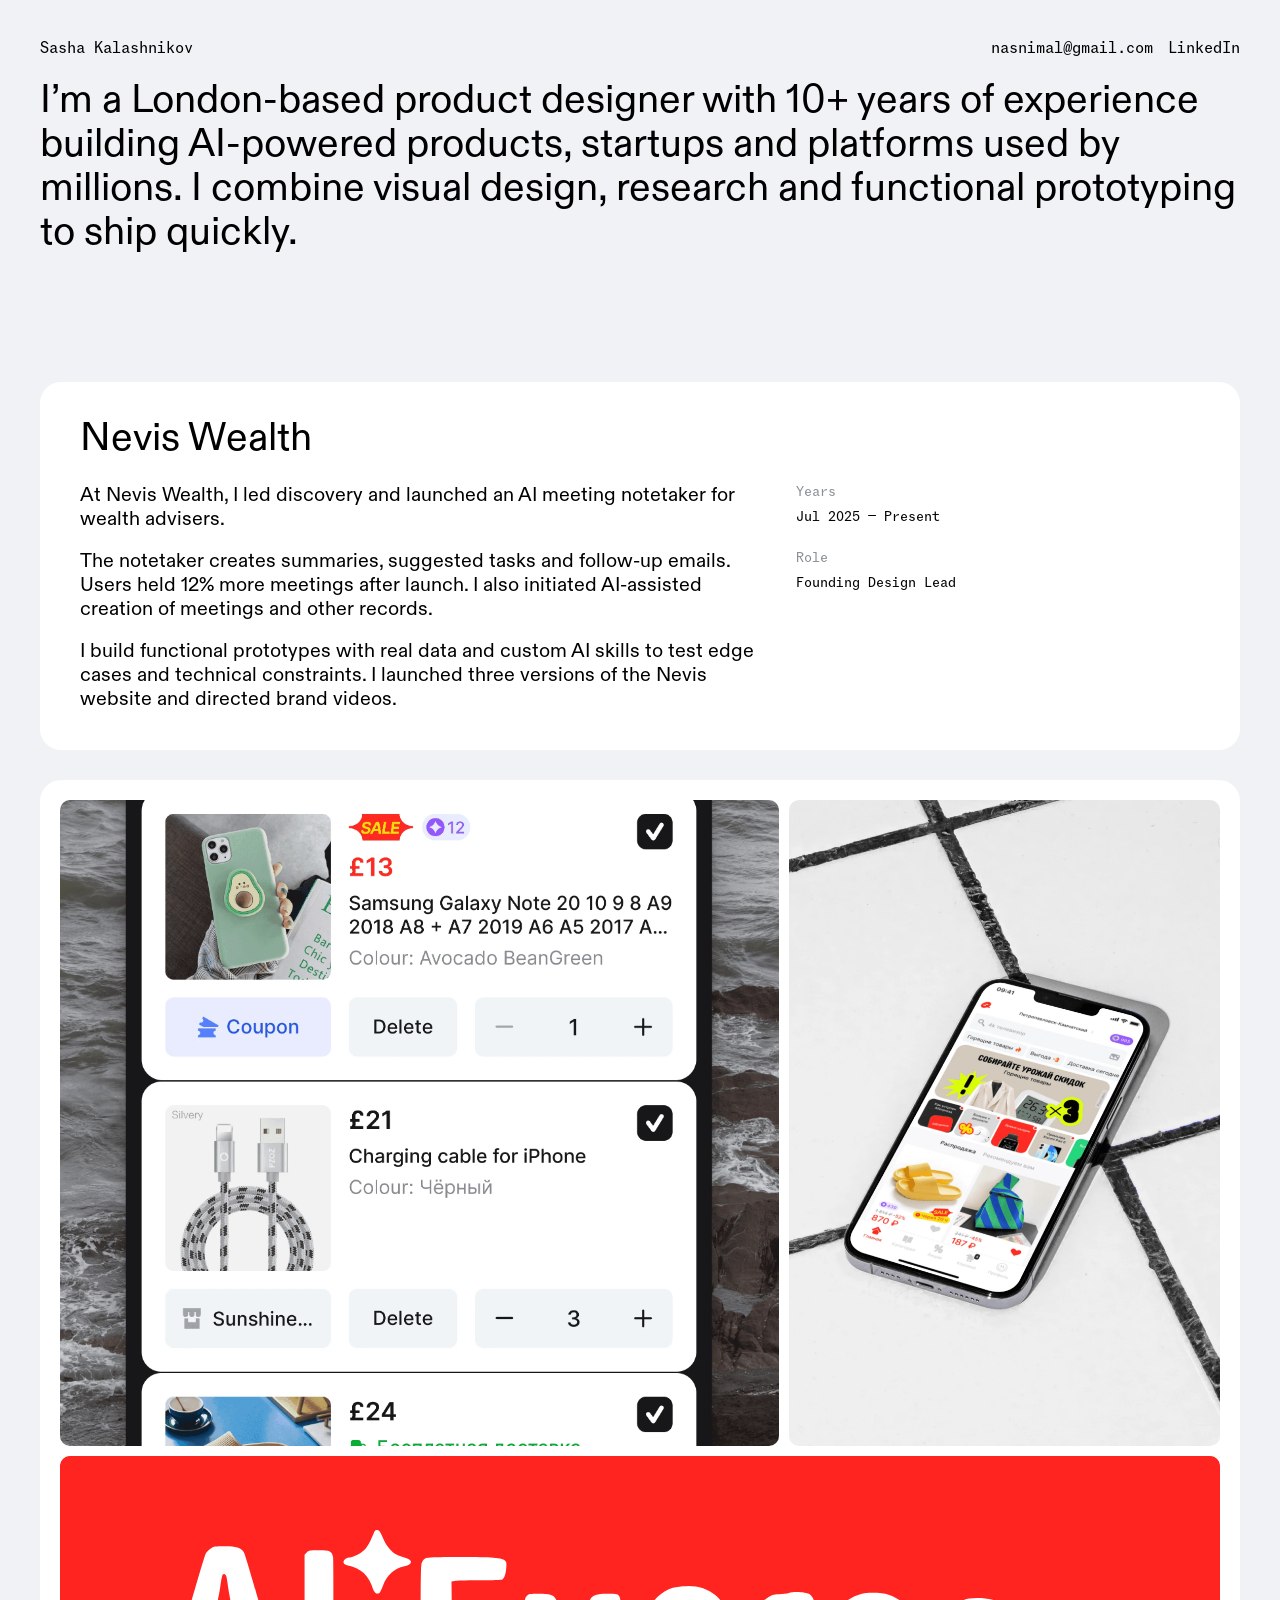
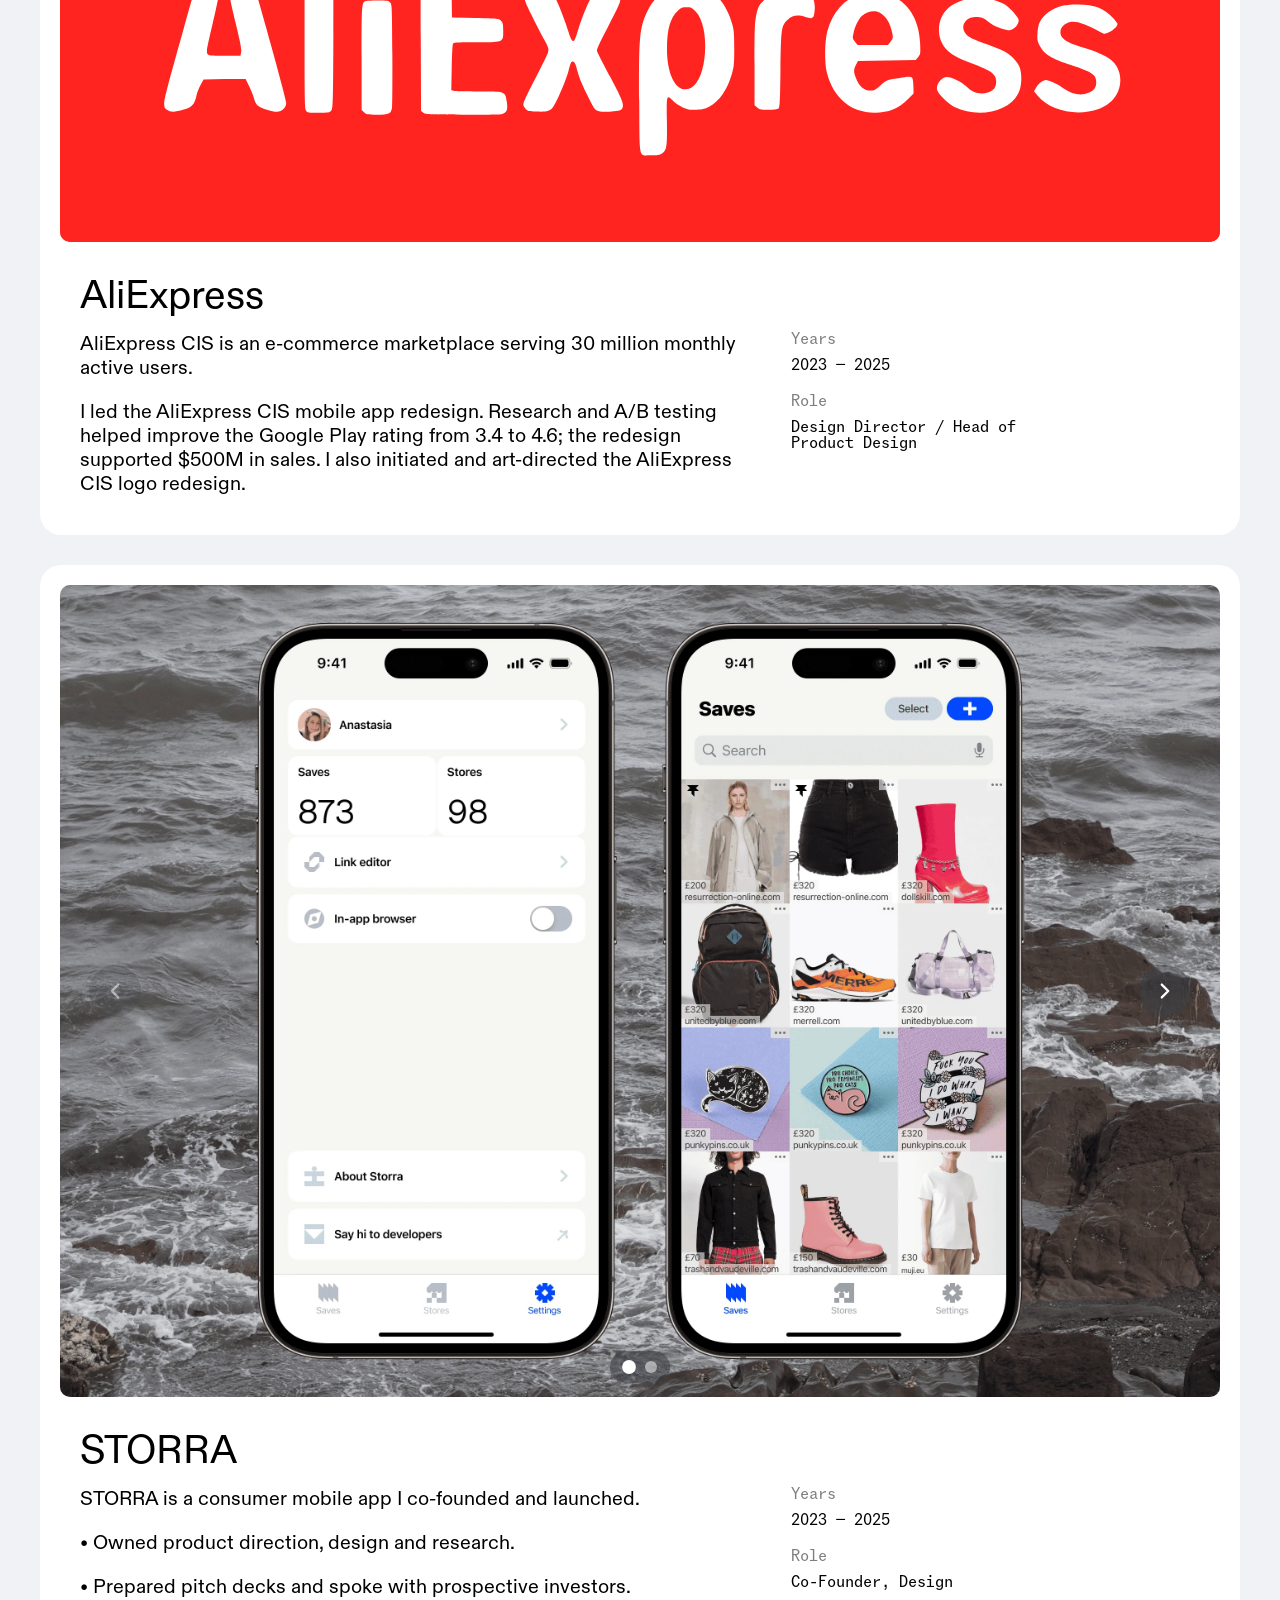
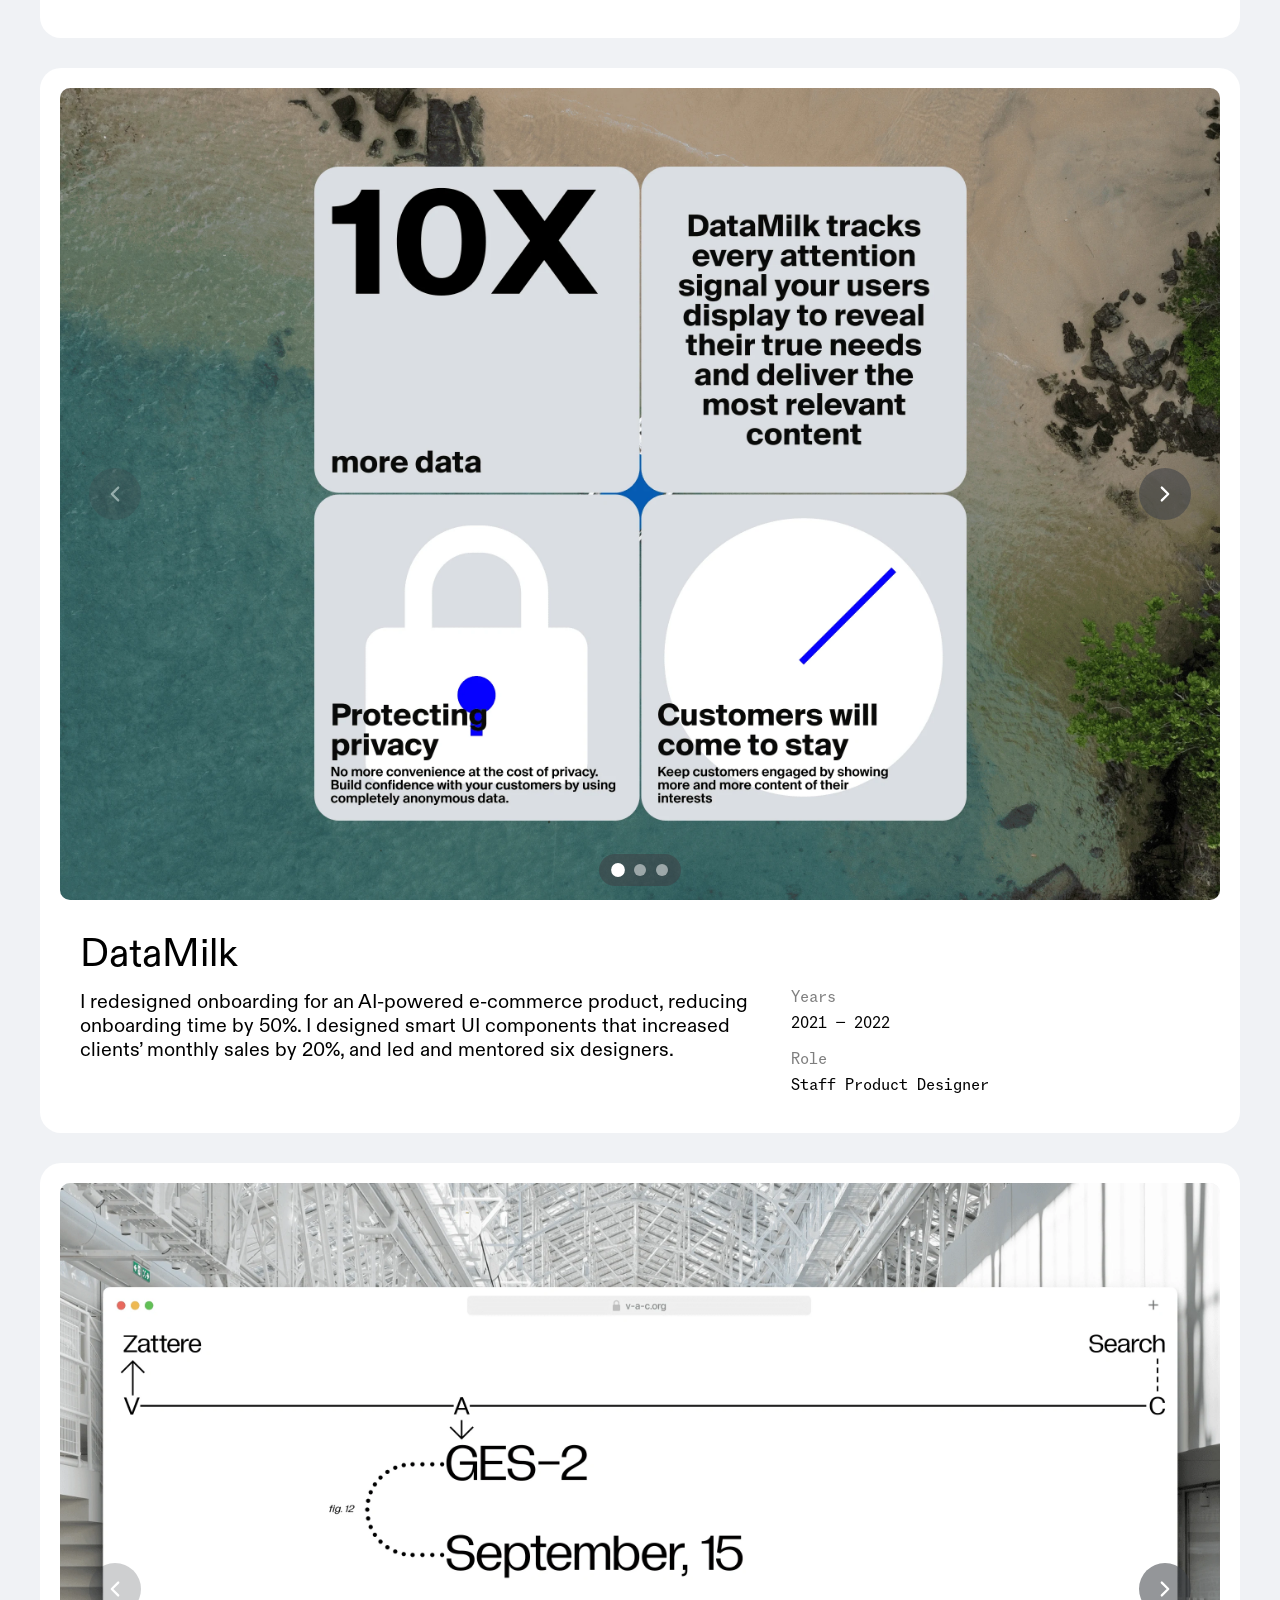
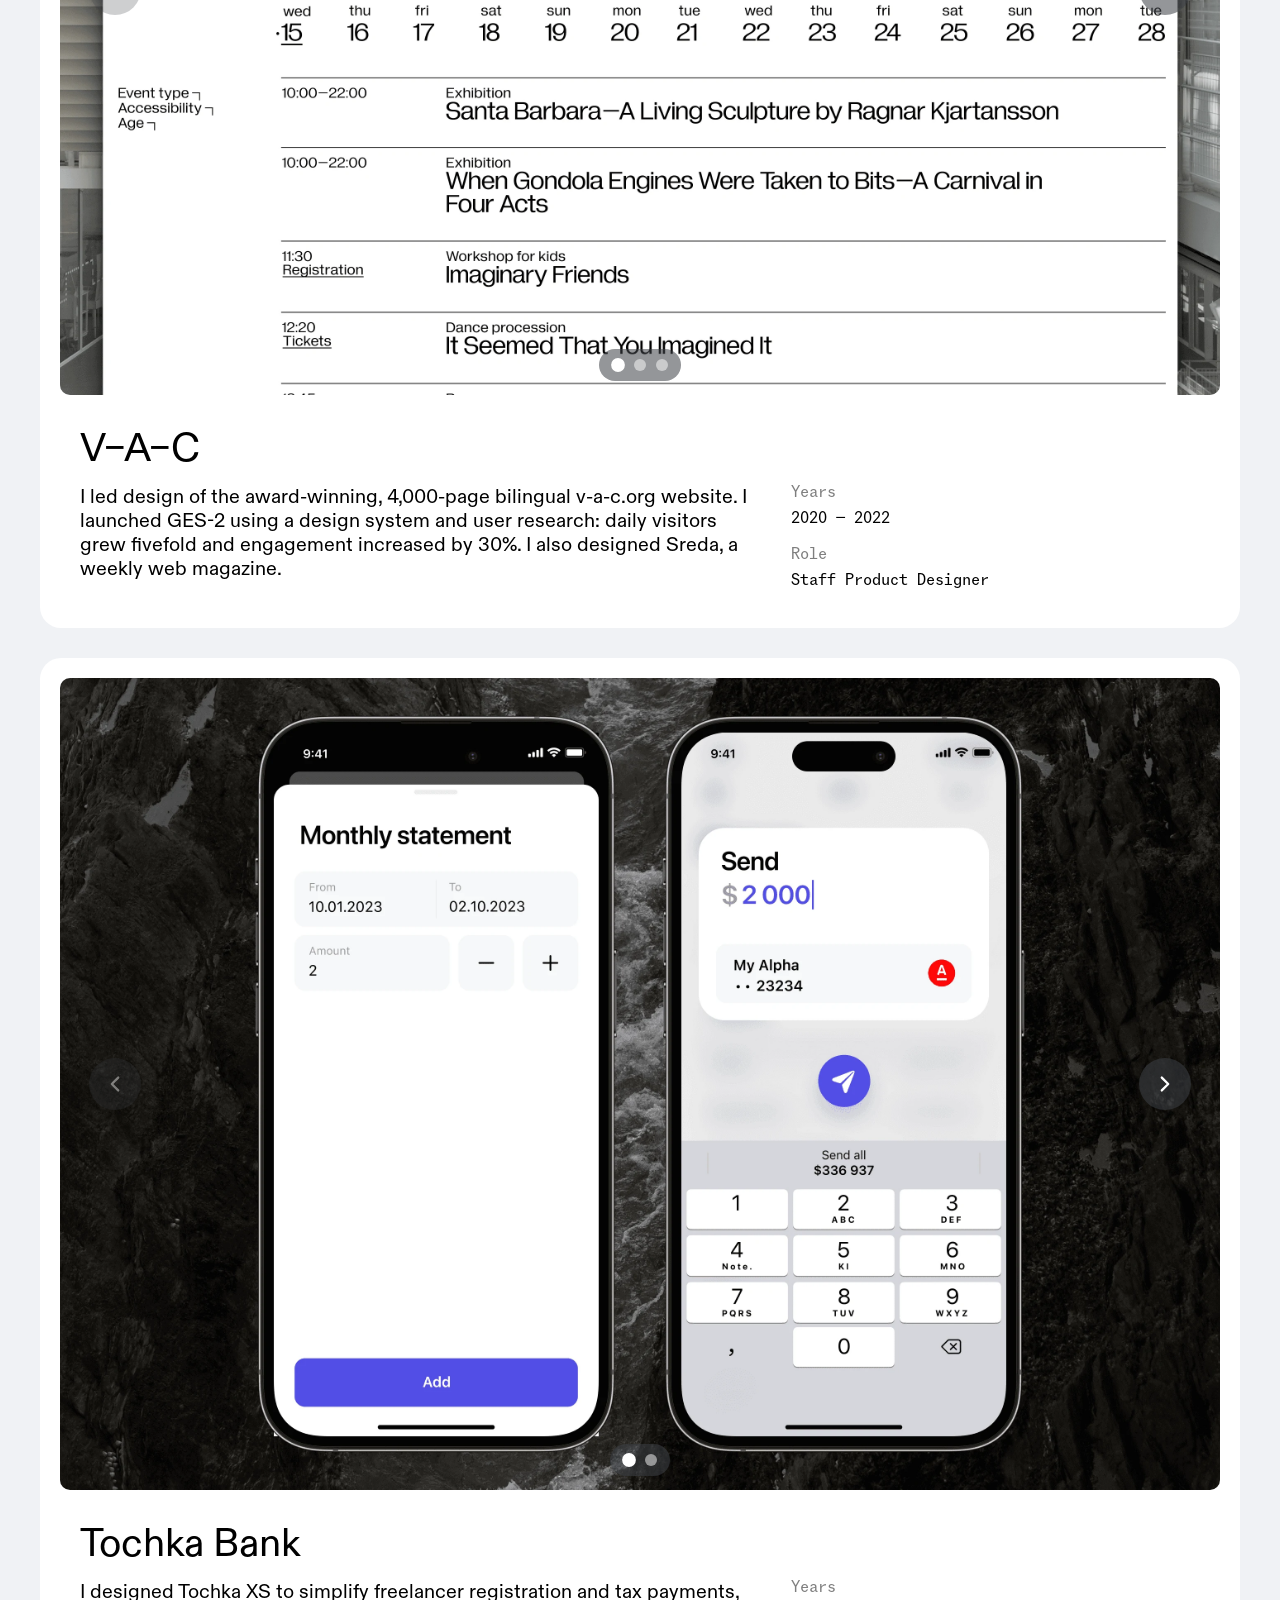
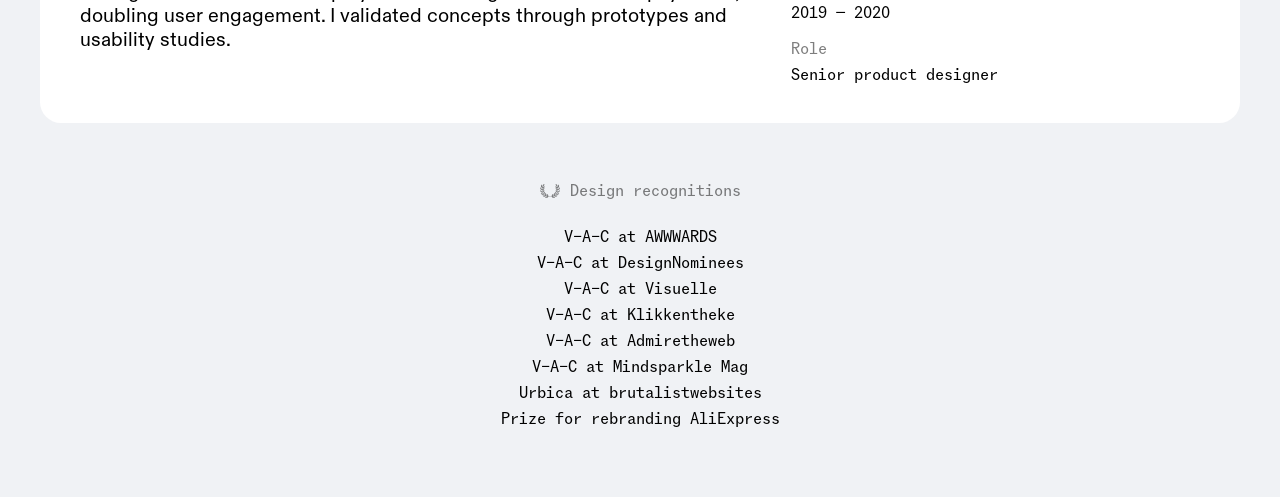
==== commit 60393b37: "Show looping AliExpress logo on portfolio" ====
--- a/portfolio/index.html
+++ b/portfolio/index.html
@@ -42,7 +42,7 @@
 </style><!-- Start of headEnd -->
     
     <!-- End of headEnd -->
-<link rel="stylesheet" href="../assets/portfolio-gallery.css"></head>
+<link rel="stylesheet" href="../assets/portfolio-gallery.css"><link rel="stylesheet" href="../assets/aliexpress-motion-card.css"></head>
 <body class="page-portfolio">
     <!-- Start of bodyStart -->
     
@@ -68,5 +68,5 @@
     <!-- Start of bodyEnd -->
     
     <!-- End of bodyEnd -->
-<script src="../assets/portfolio-gallery.js" defer></script></body>
+<script src="../assets/portfolio-gallery.js" defer></script><script src="../assets/aliexpress-motion-card.js" defer></script></body>
 </html>
--- a/assets/portfolio-gallery.css
+++ b/assets/portfolio-gallery.css
@@ -52,6 +52,16 @@
   user-select: none;
   -webkit-user-drag: none;
   pointer-events: none;
+}
+
+/* The final AliExpress gallery contains portrait phone screenshots. */
+.page-aliexpress .s-1v63oe8-container .portfolio-preview-gallery {
+  max-width: 560px;
+  margin-inline: auto;
+}
+
+.page-aliexpress .s-1v63oe8-container .portfolio-preview-gallery__image {
+  object-fit: contain;
 }
 
 .portfolio-preview-gallery__arrow {
--- a/assets/aliexpress-motion-card.css
+++ b/assets/aliexpress-motion-card.css
@@ -0,0 +1,24 @@
+#aliexpress .ali-motion-card {
+  display: block;
+  box-sizing: border-box;
+  width: 100%;
+  max-width: 100%;
+  margin-top: -20px;
+  overflow: hidden;
+  border-radius: 10px;
+  background: #ff241f;
+}
+
+#aliexpress .ali-motion-card img {
+  display: block;
+  width: 100%;
+  height: auto;
+  aspect-ratio: 3 / 1;
+  object-fit: cover;
+  object-position: center;
+  border-radius: inherit;
+}
+
+@media (max-width: 809px) {
+  #aliexpress .ali-motion-card { margin-top: -10px; }
+}
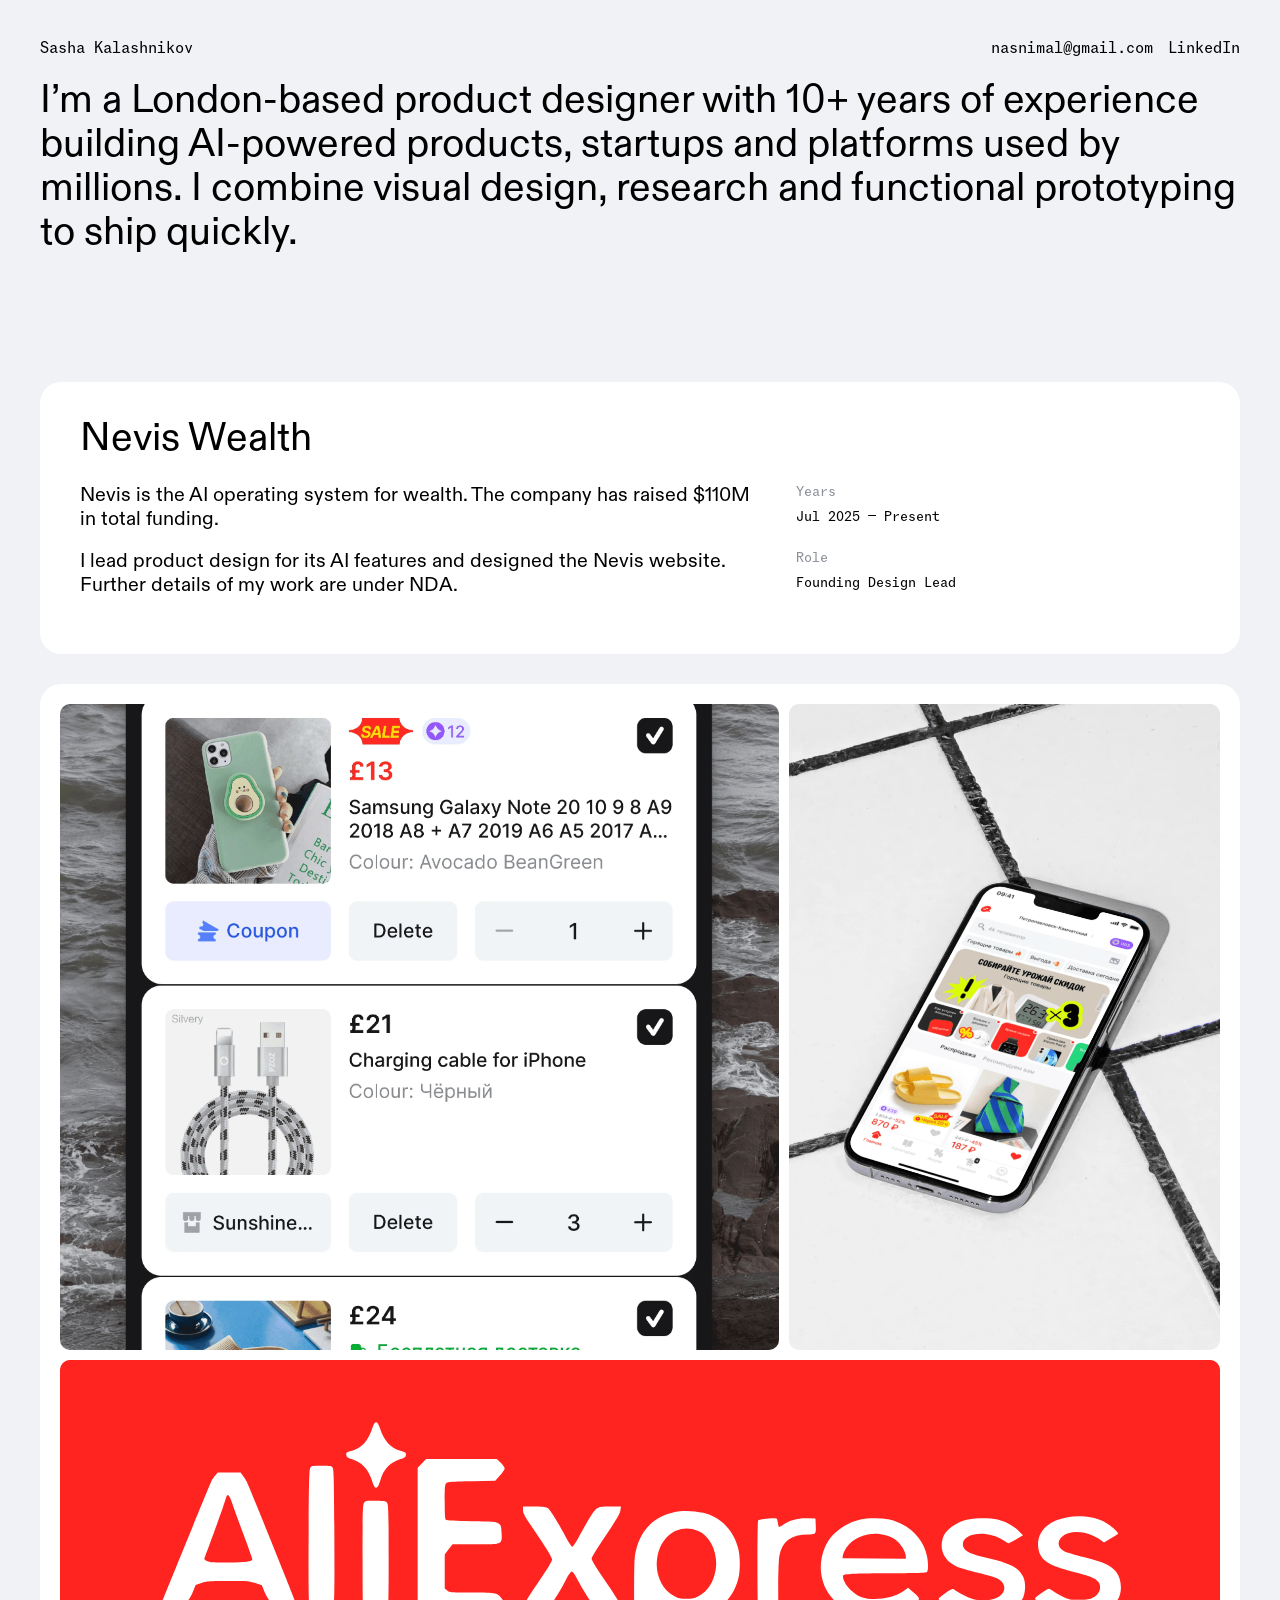
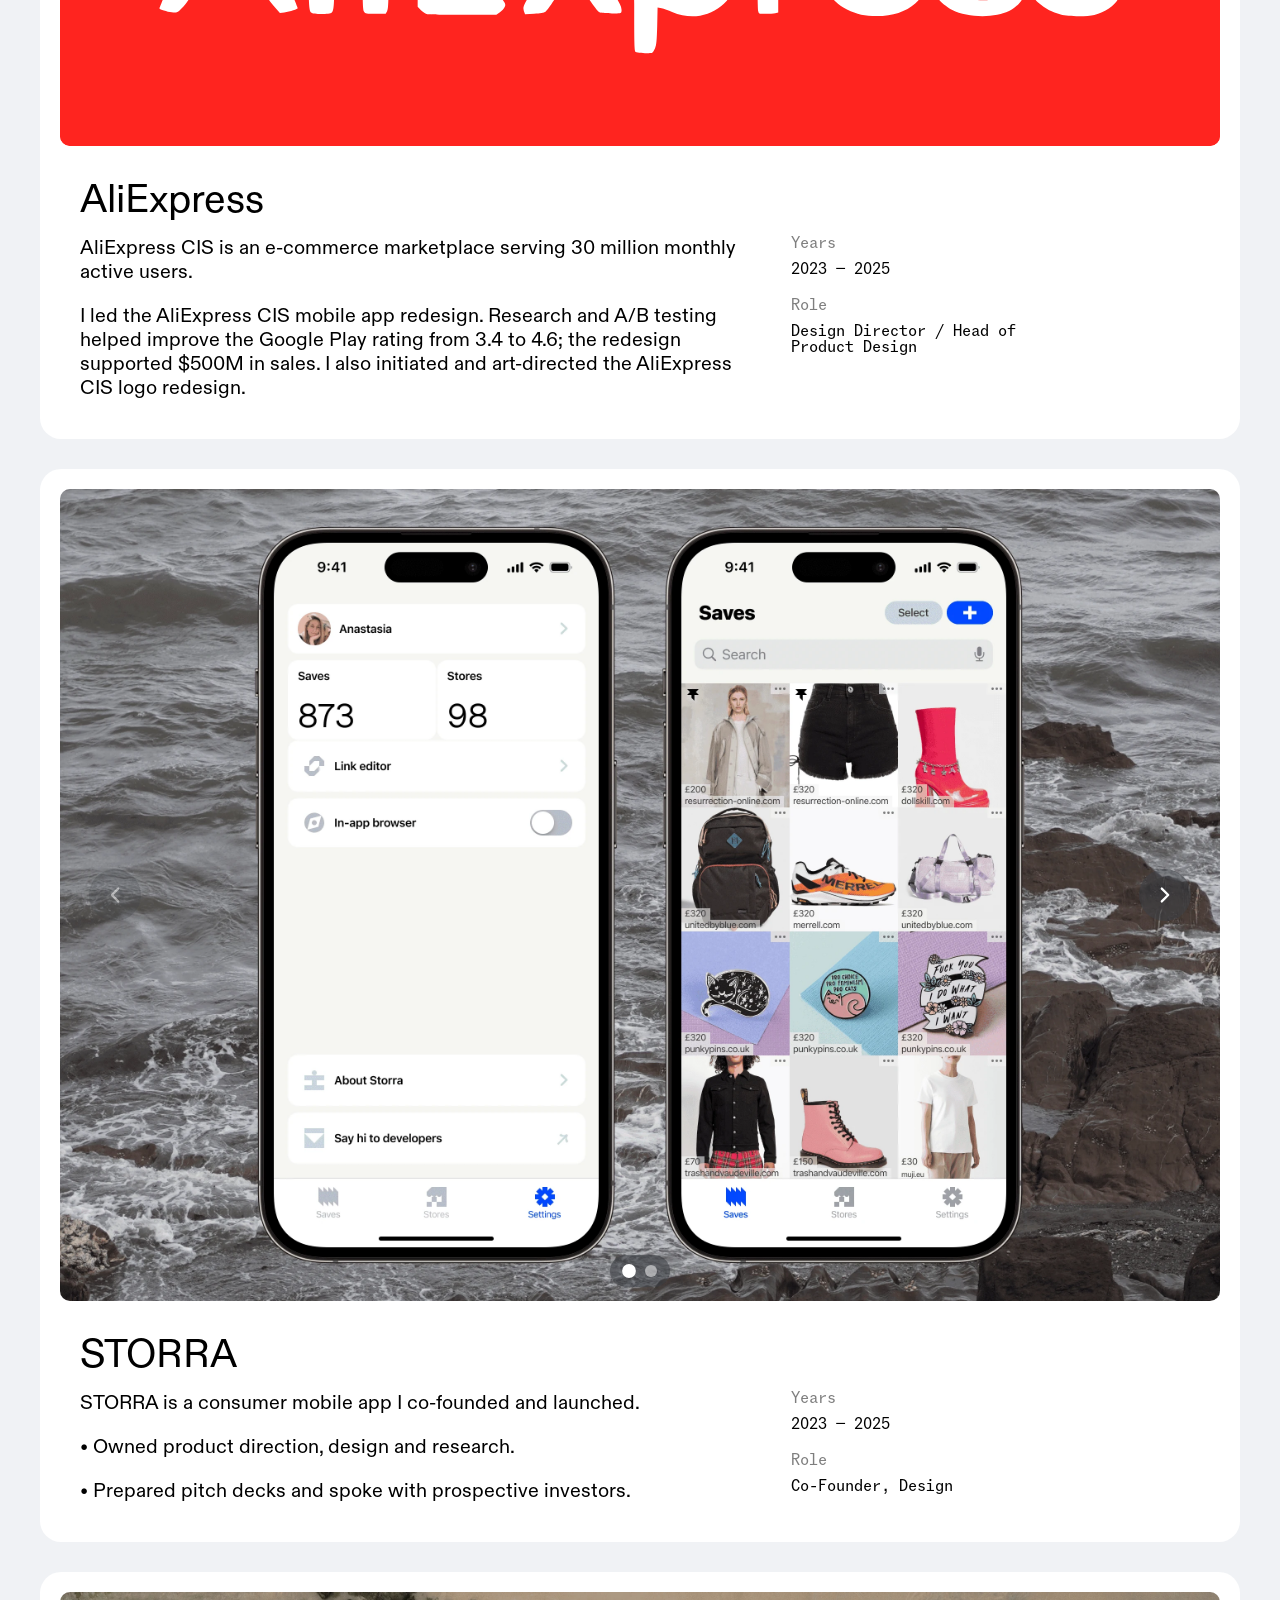
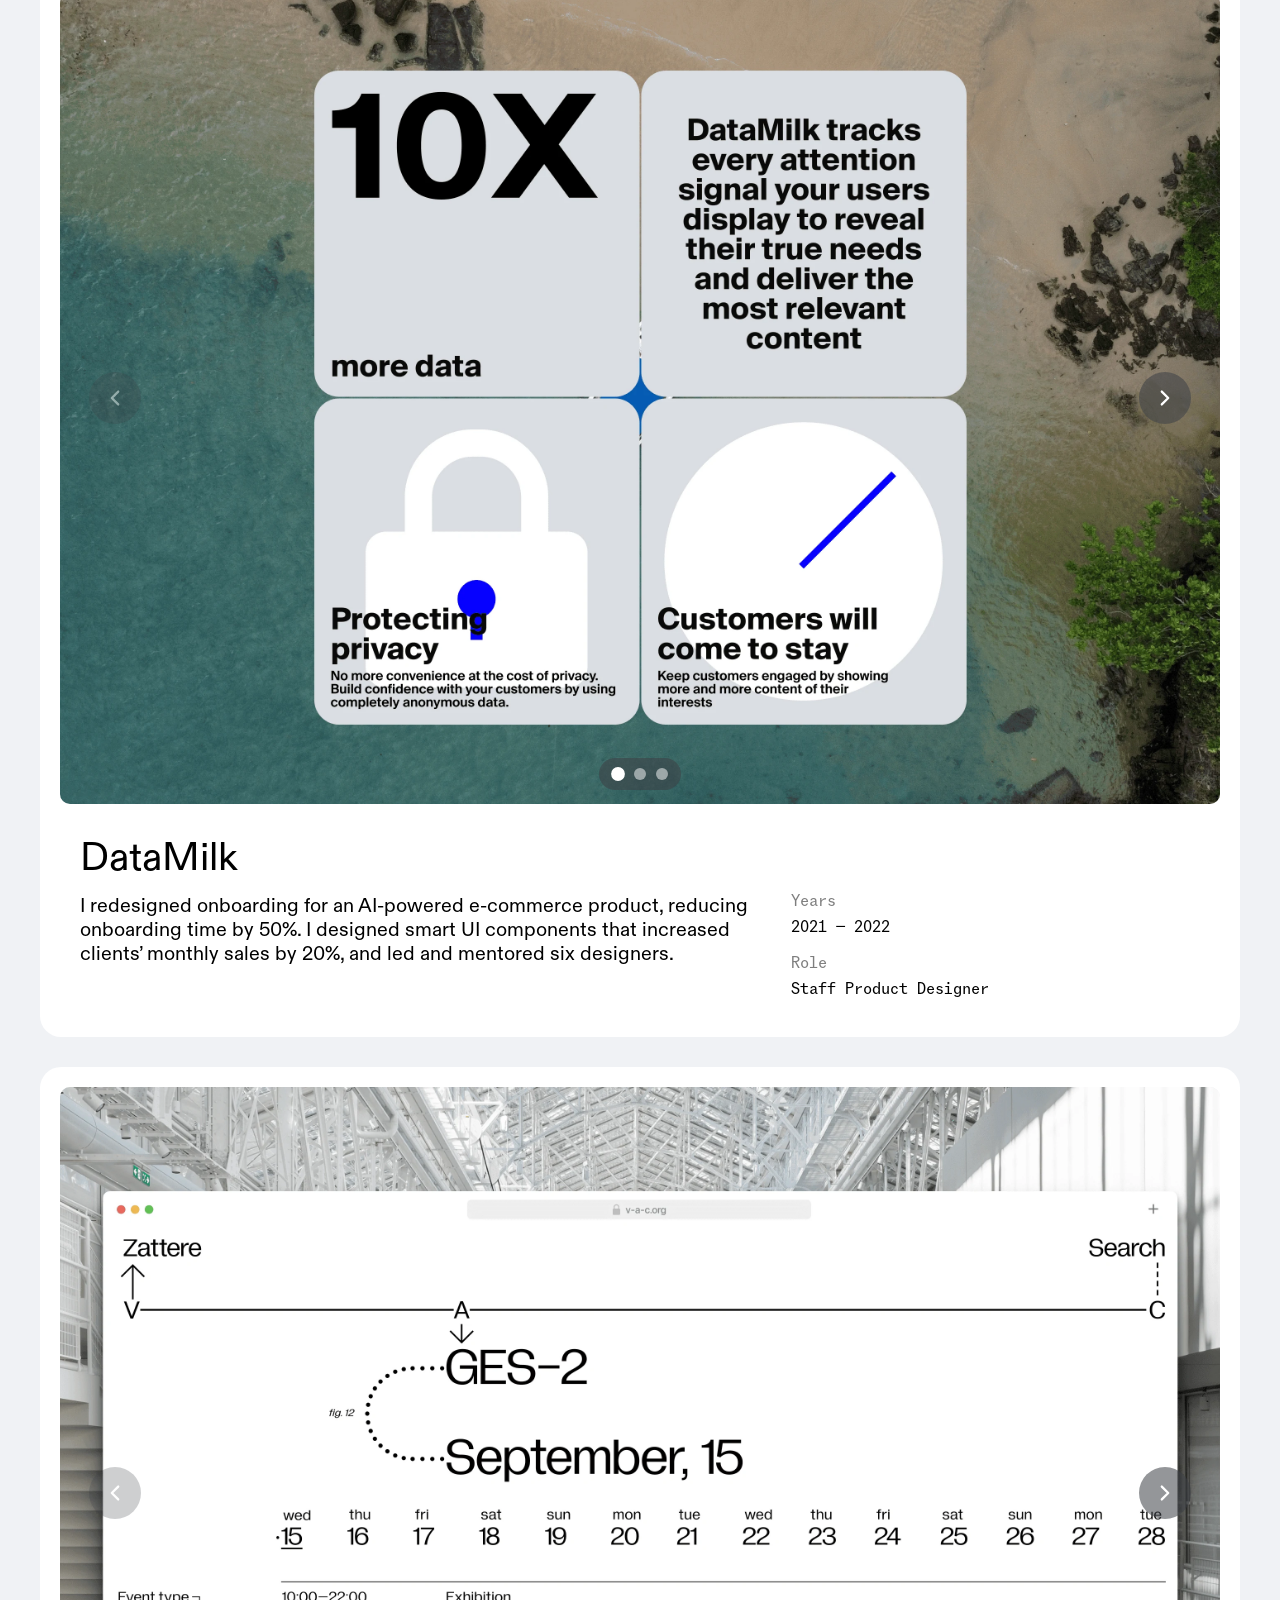
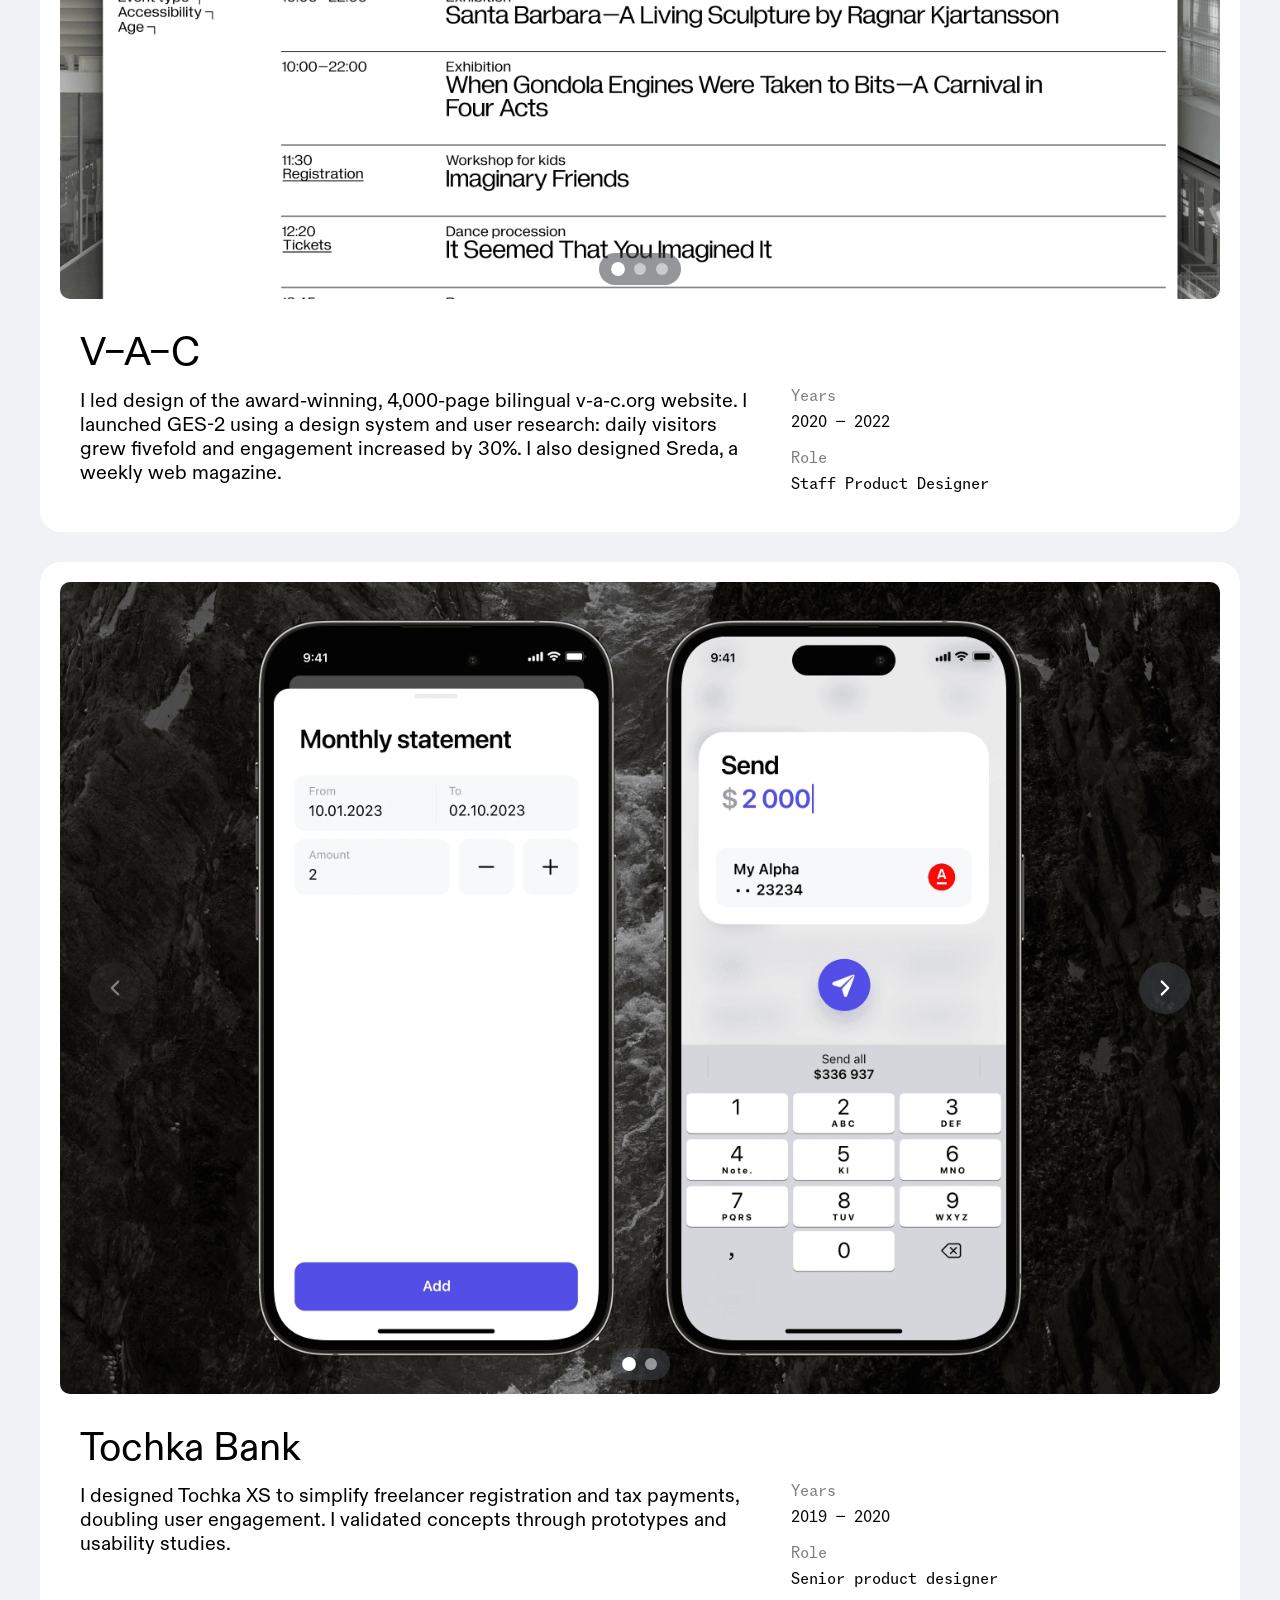
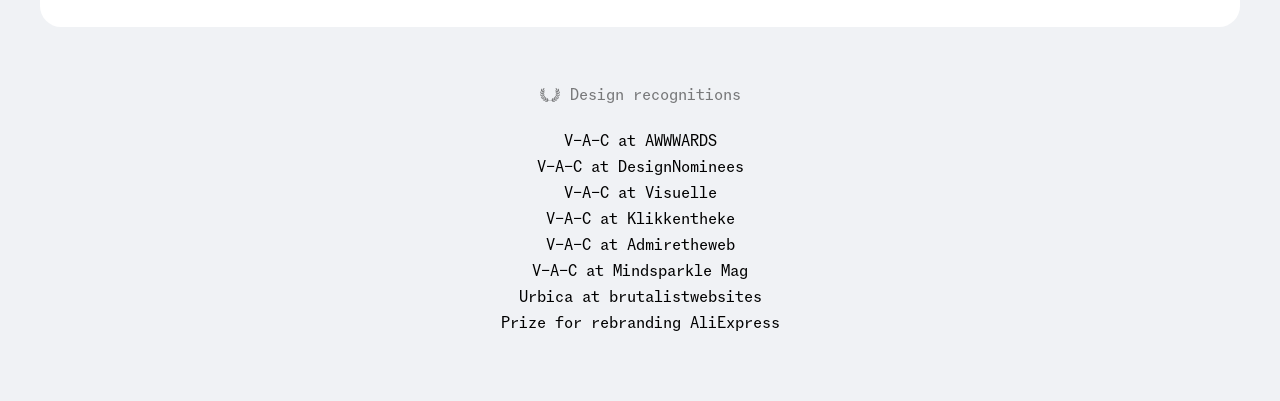
==== commit cb25c2d0: "Simplify Nevis portfolio copy" ====
--- a/portfolio/index.html
+++ b/portfolio/index.html
@@ -52,9 +52,8 @@
     <h2 id="nevis-title">Nevis Wealth</h2>
     <div class="nevis-case-study__details">
       <div class="nevis-case-study__copy">
-        <p>At Nevis Wealth, I led discovery and launched an AI meeting notetaker for wealth advisers.</p>
-        <p>The notetaker creates summaries, suggested tasks and follow-up emails. Users held 12% more meetings after launch. I also initiated AI-assisted creation of meetings and other records.</p>
-        <p>I build functional prototypes with real data and custom AI skills to test edge cases and technical constraints. I launched three versions of the Nevis website and directed brand videos.</p>
+        <p>Nevis is the AI operating system for wealth. The company has raised $110M in total funding.</p>
+        <p>I lead product design for its AI features and designed the Nevis website. Further details of my work are under NDA.</p>
       </div>
       <dl class="nevis-case-study__meta"><div><dt>Years</dt><dd>Jul 2025 — Present</dd></div><div><dt>Role</dt><dd>Founding Design Lead</dd></div></dl>
     </div>
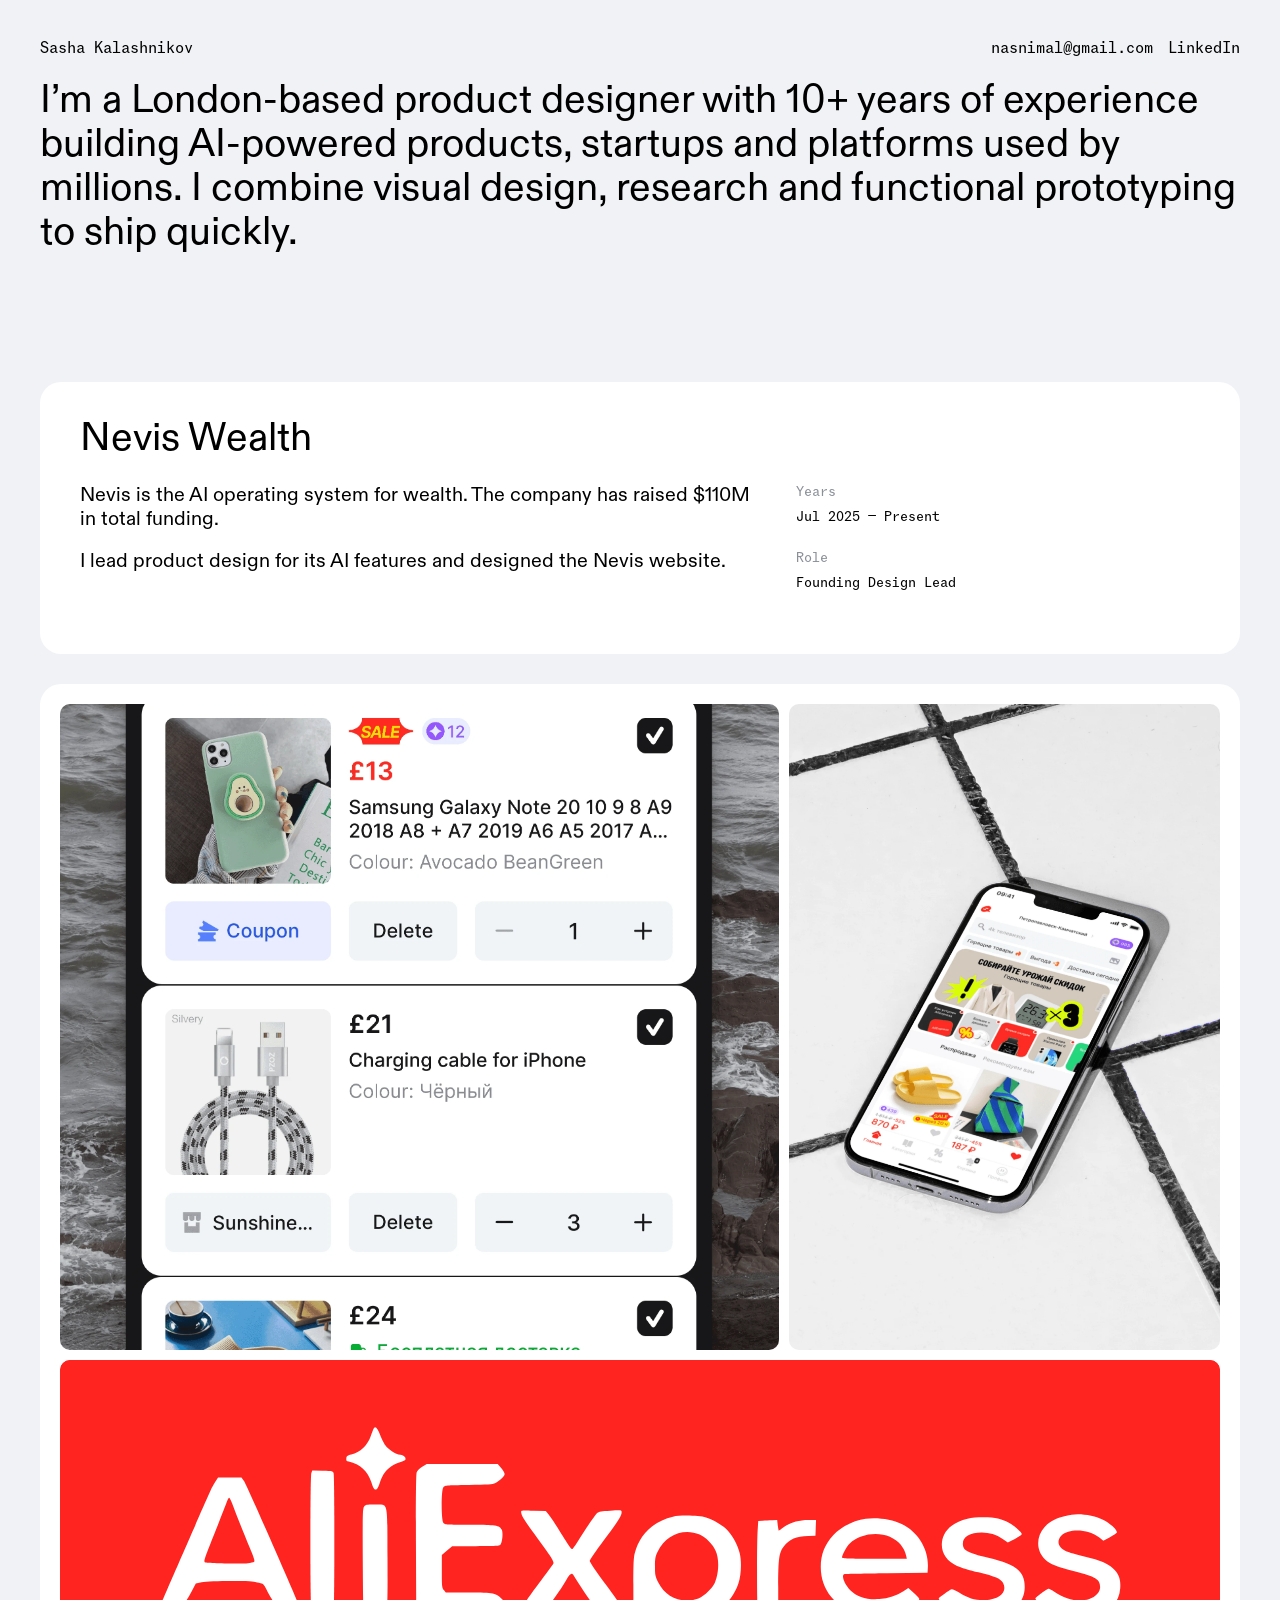
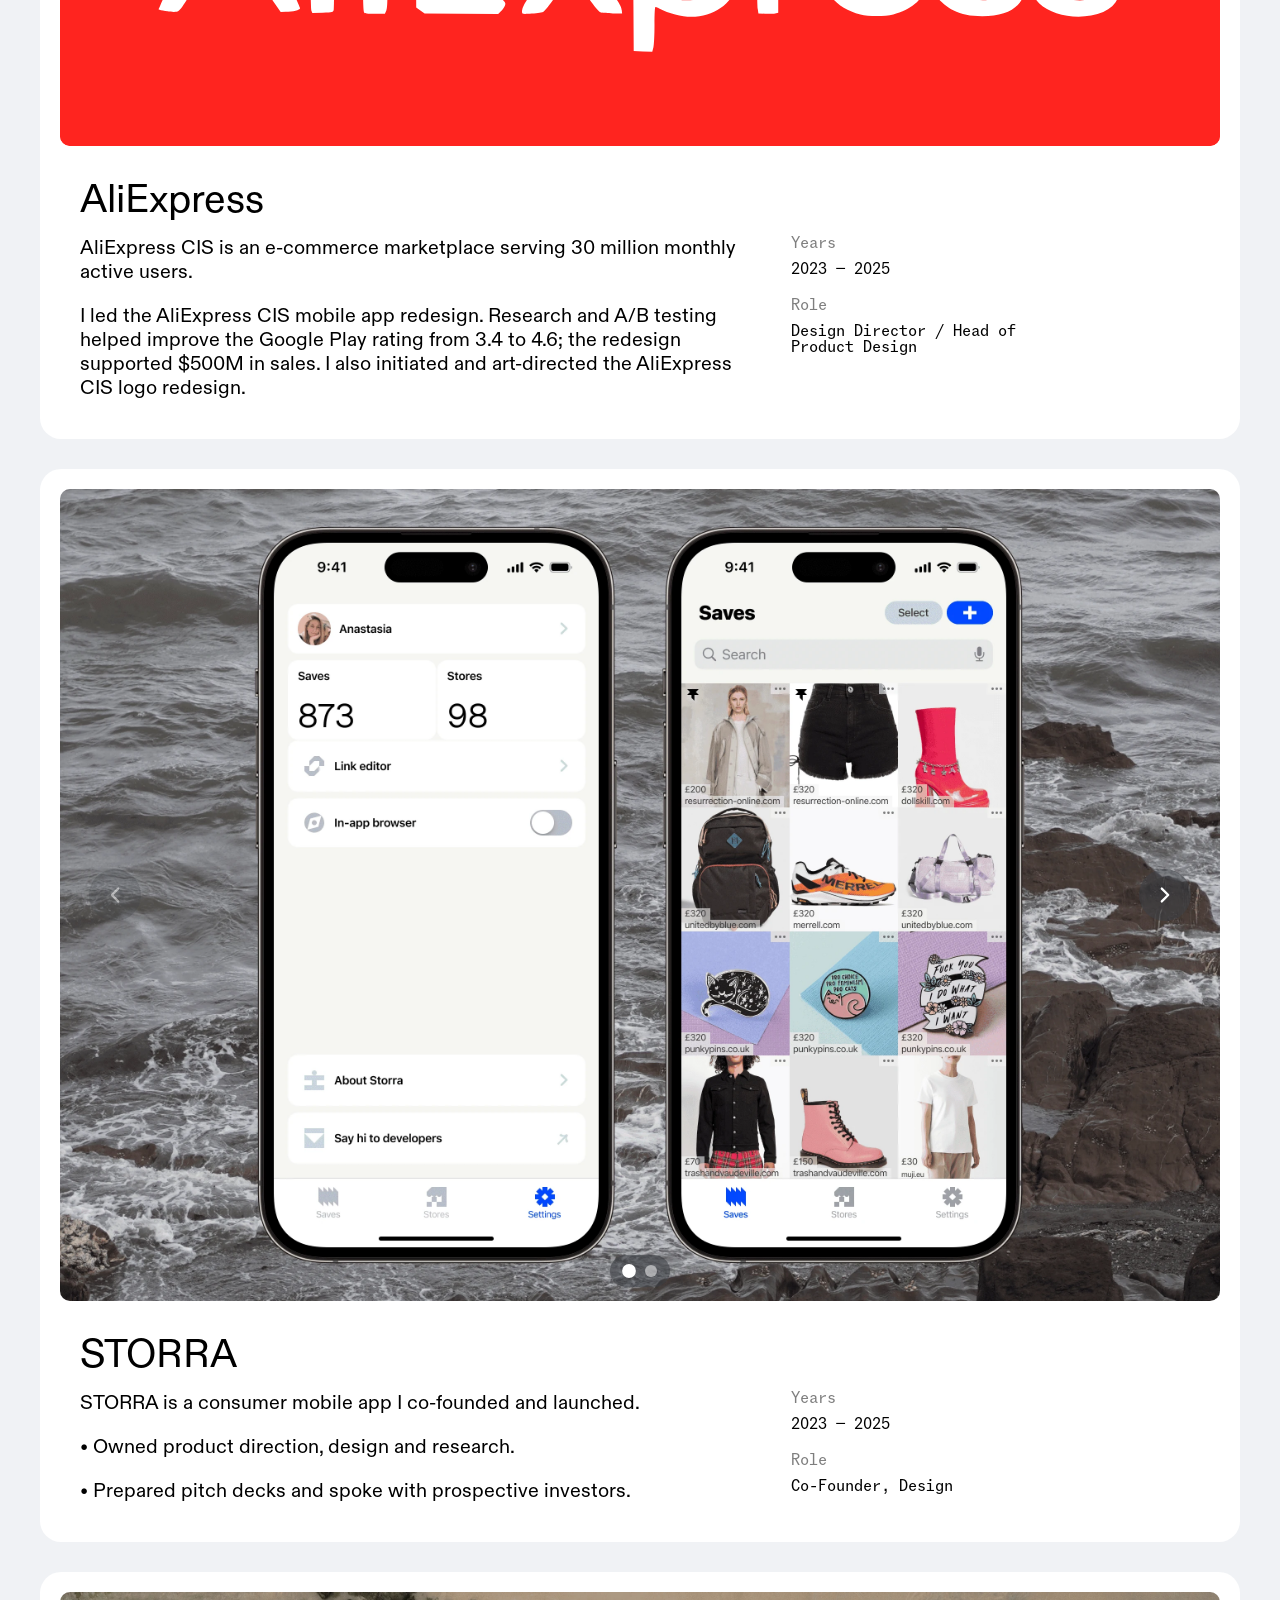
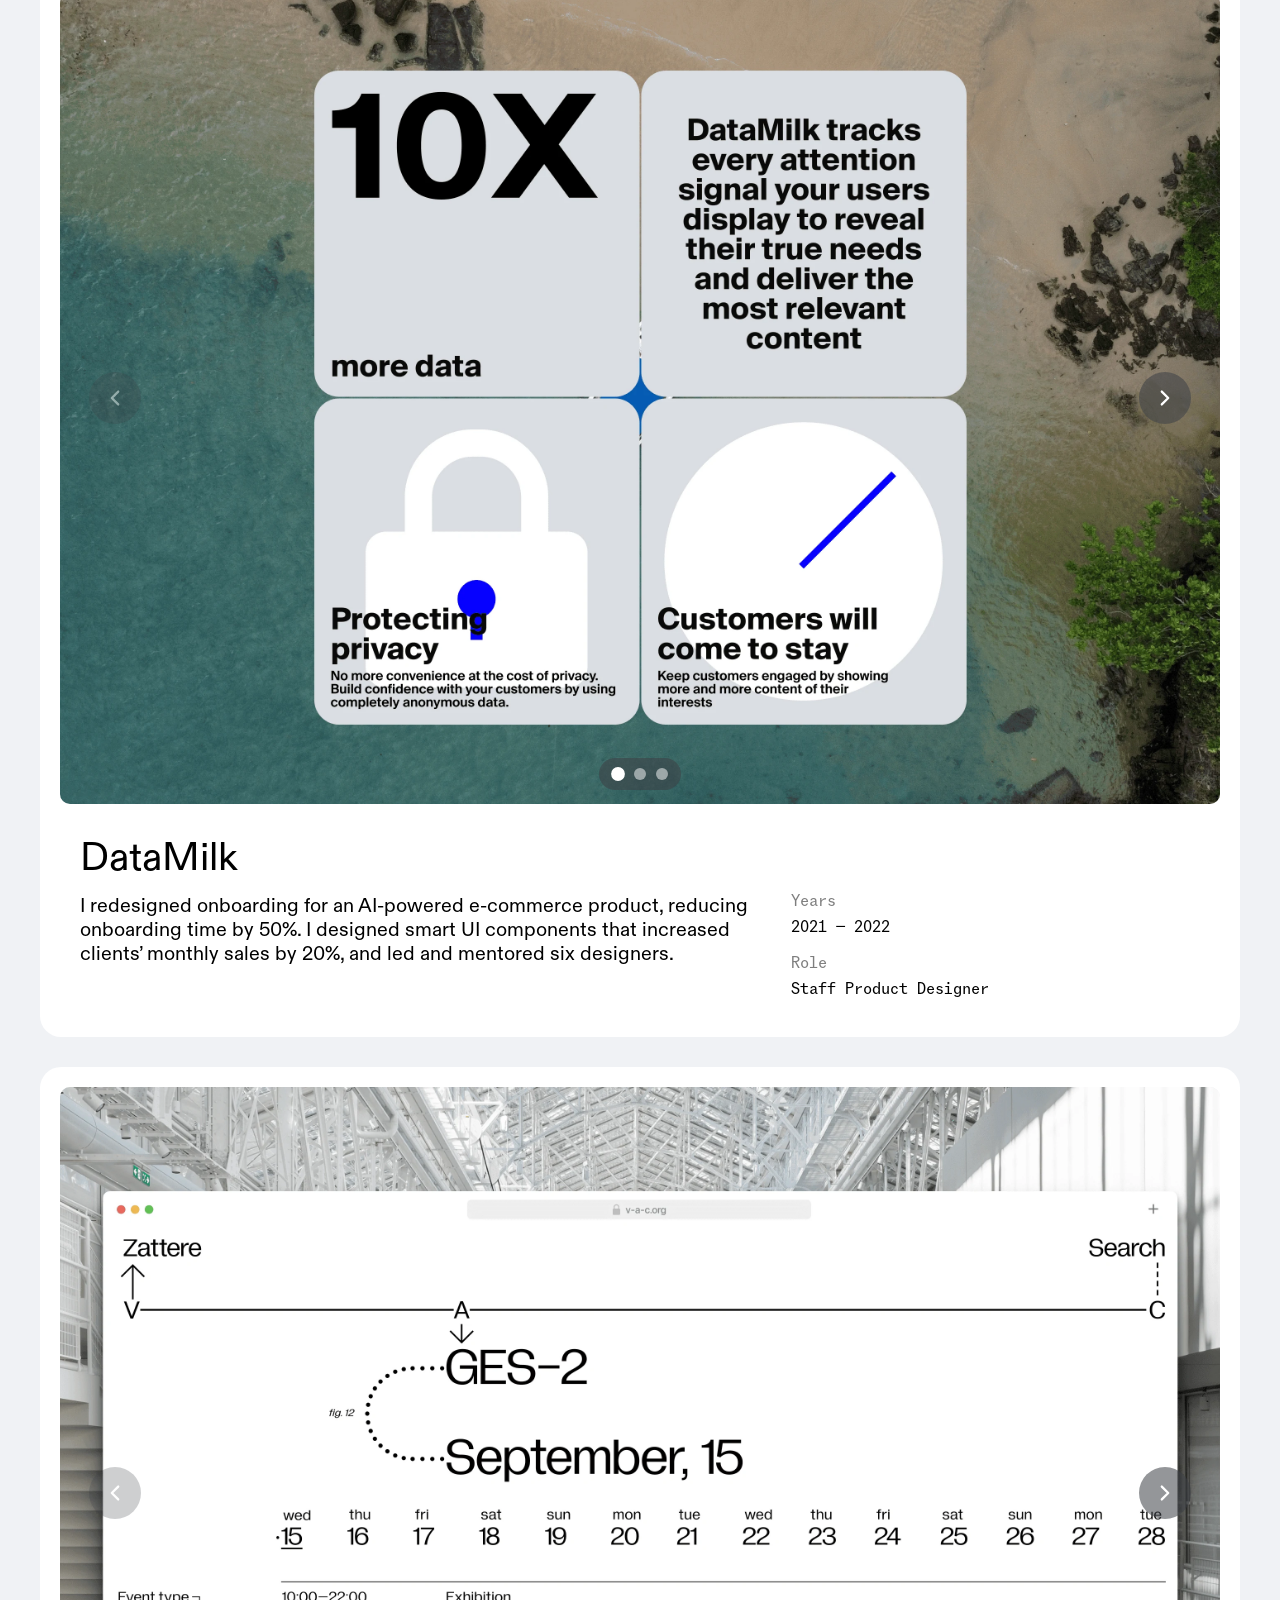
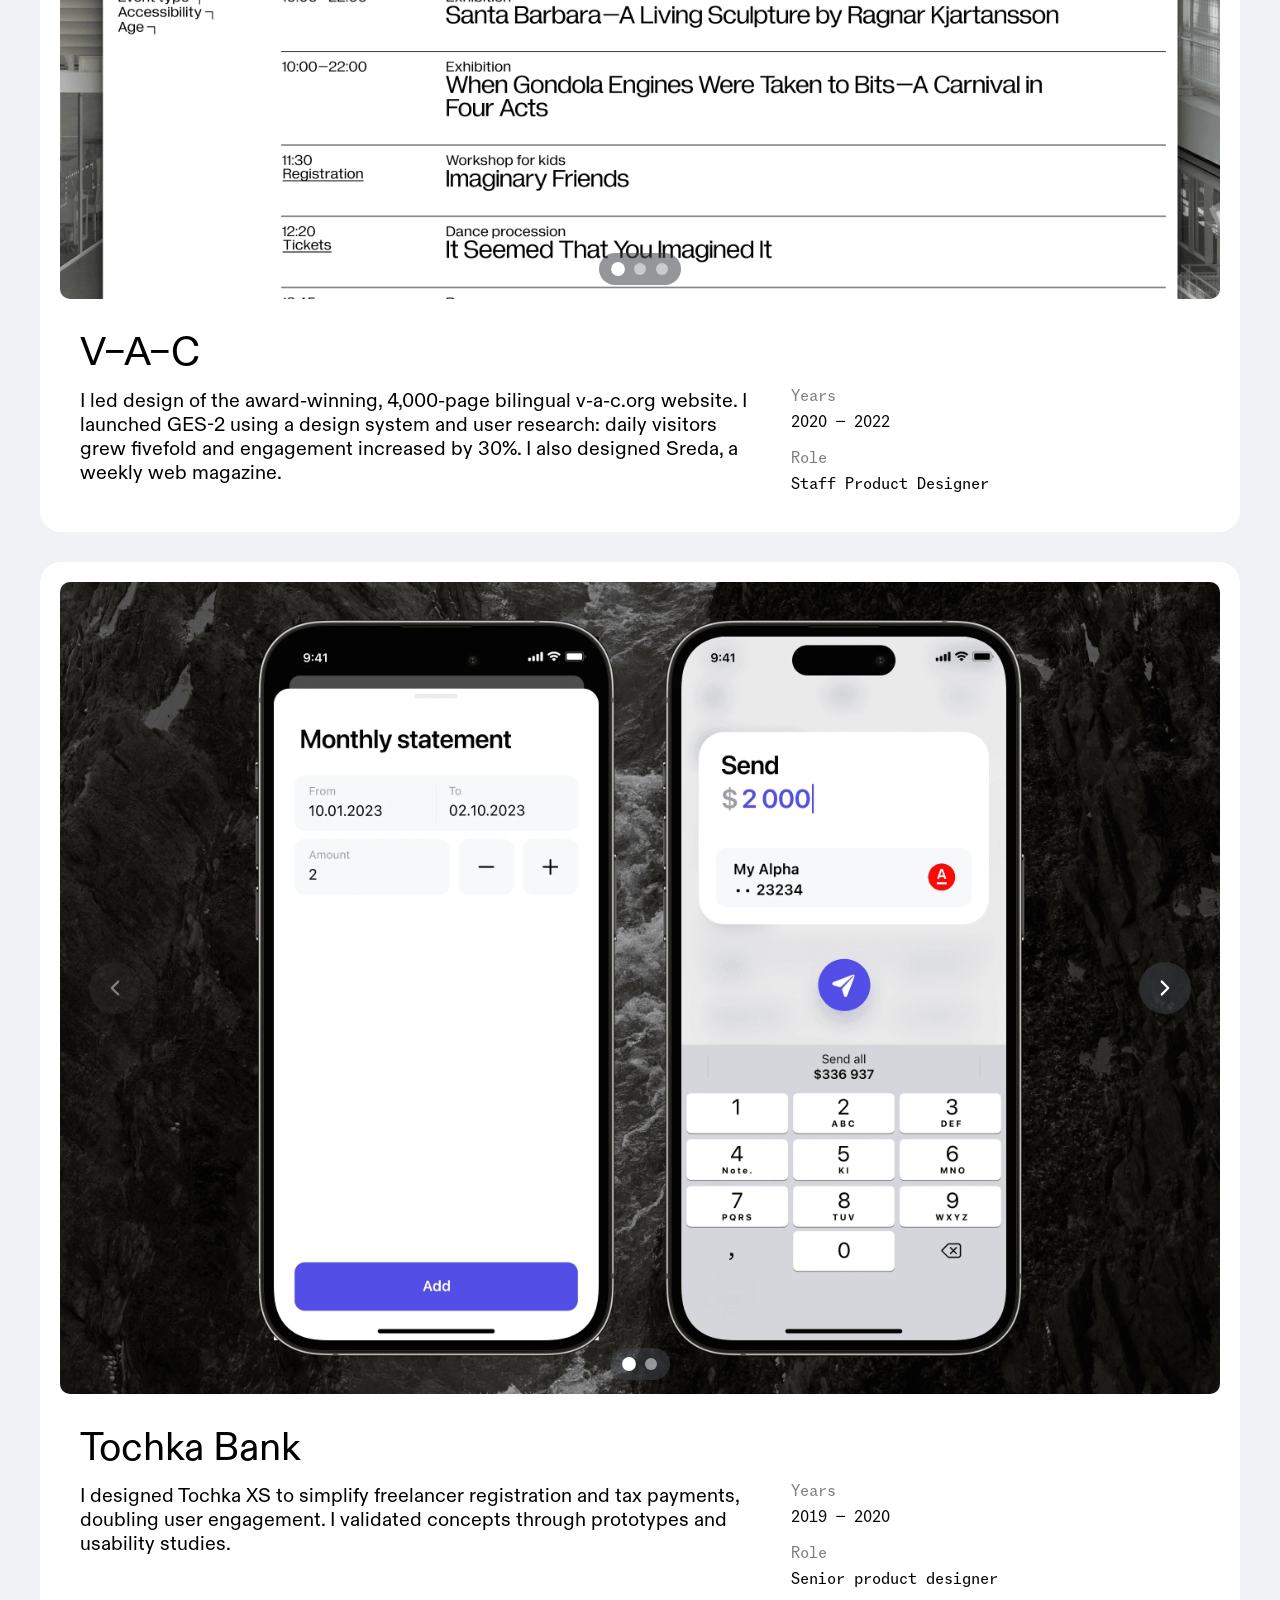
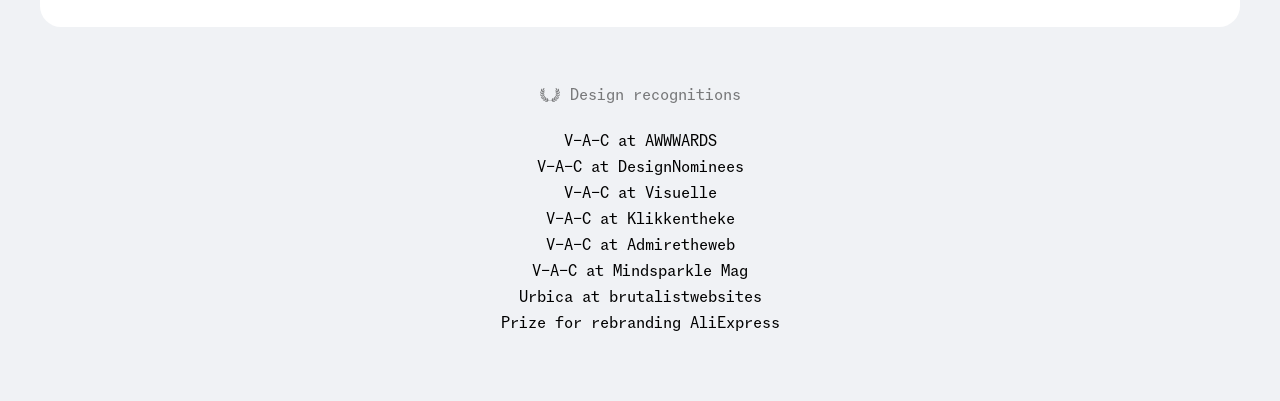
==== commit 7b95cc18: "Remove Nevis NDA sentence" ====
--- a/portfolio/index.html
+++ b/portfolio/index.html
@@ -53,7 +53,7 @@
     <div class="nevis-case-study__details">
       <div class="nevis-case-study__copy">
         <p>Nevis is the AI operating system for wealth. The company has raised $110M in total funding.</p>
-        <p>I lead product design for its AI features and designed the Nevis website. Further details of my work are under NDA.</p>
+        <p>I lead product design for its AI features and designed the Nevis website.</p>
       </div>
       <dl class="nevis-case-study__meta"><div><dt>Years</dt><dd>Jul 2025 — Present</dd></div><div><dt>Role</dt><dd>Founding Design Lead</dd></div></dl>
     </div>
